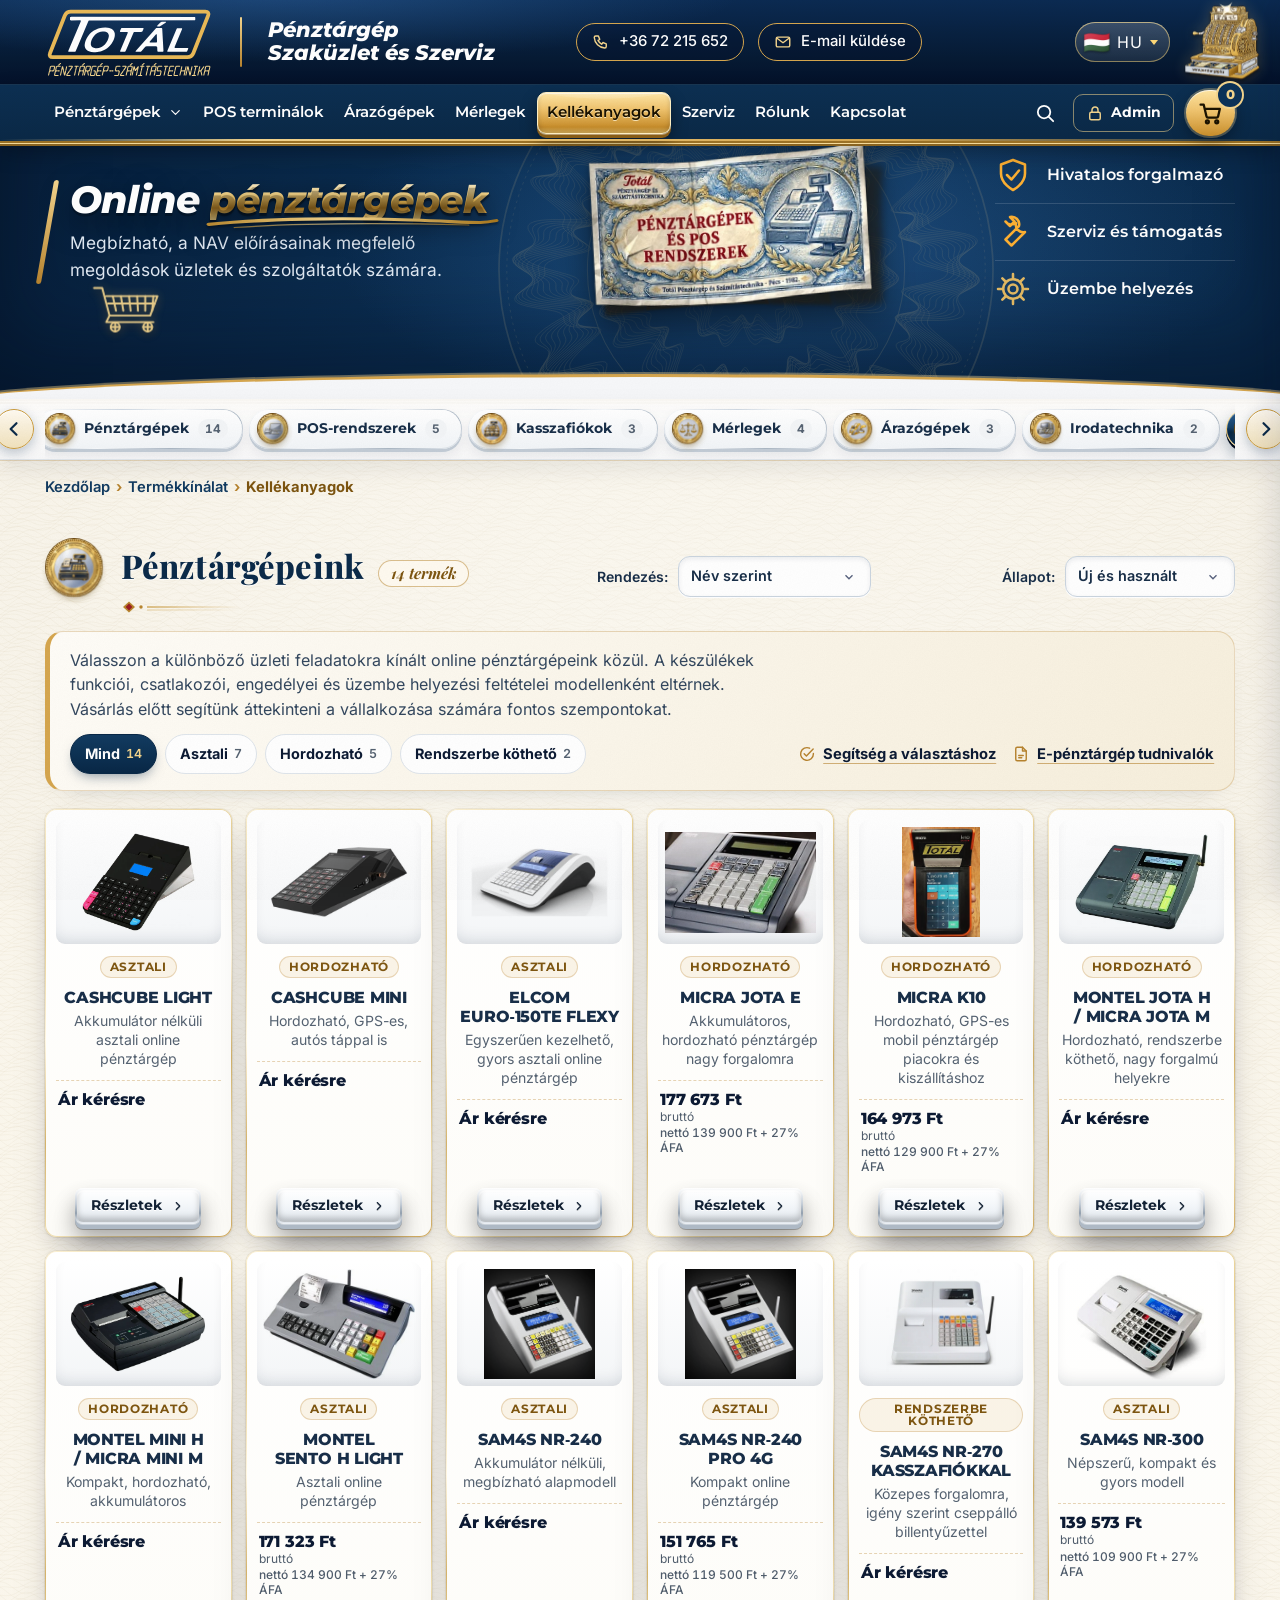
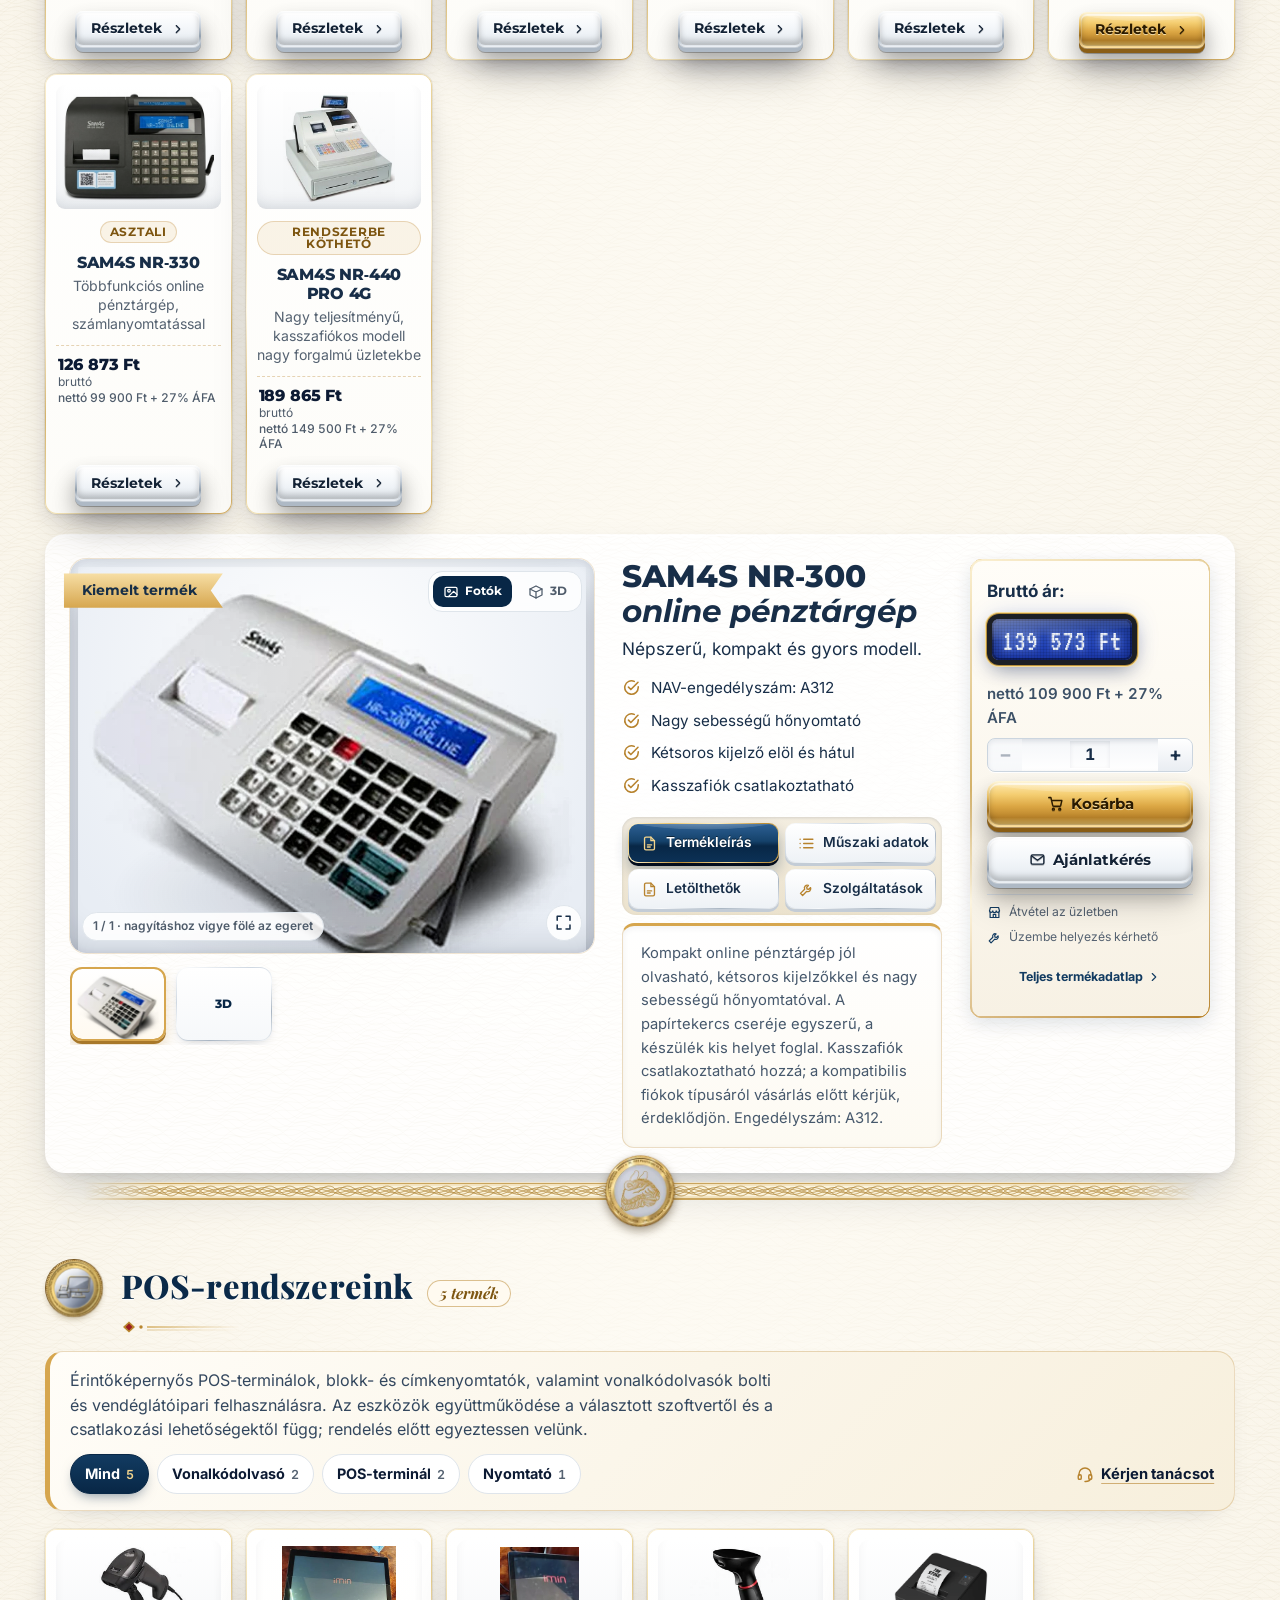
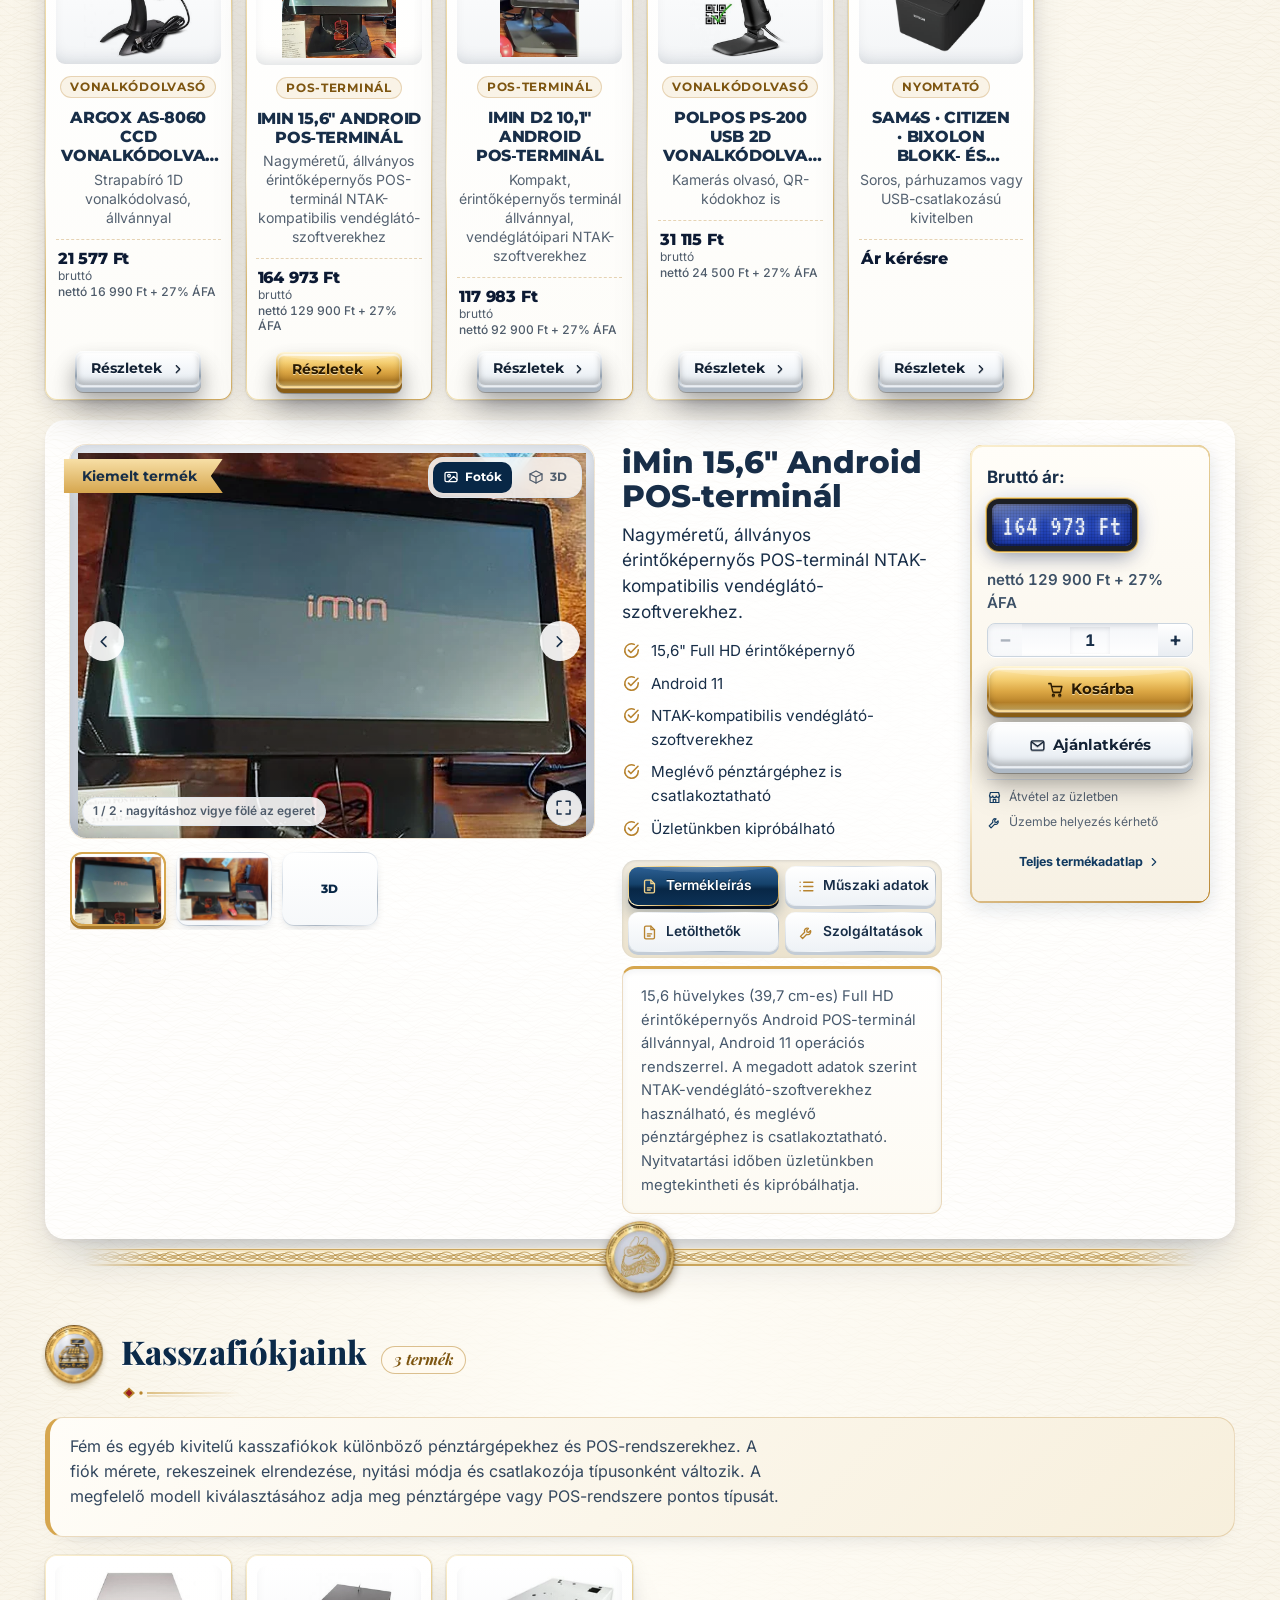
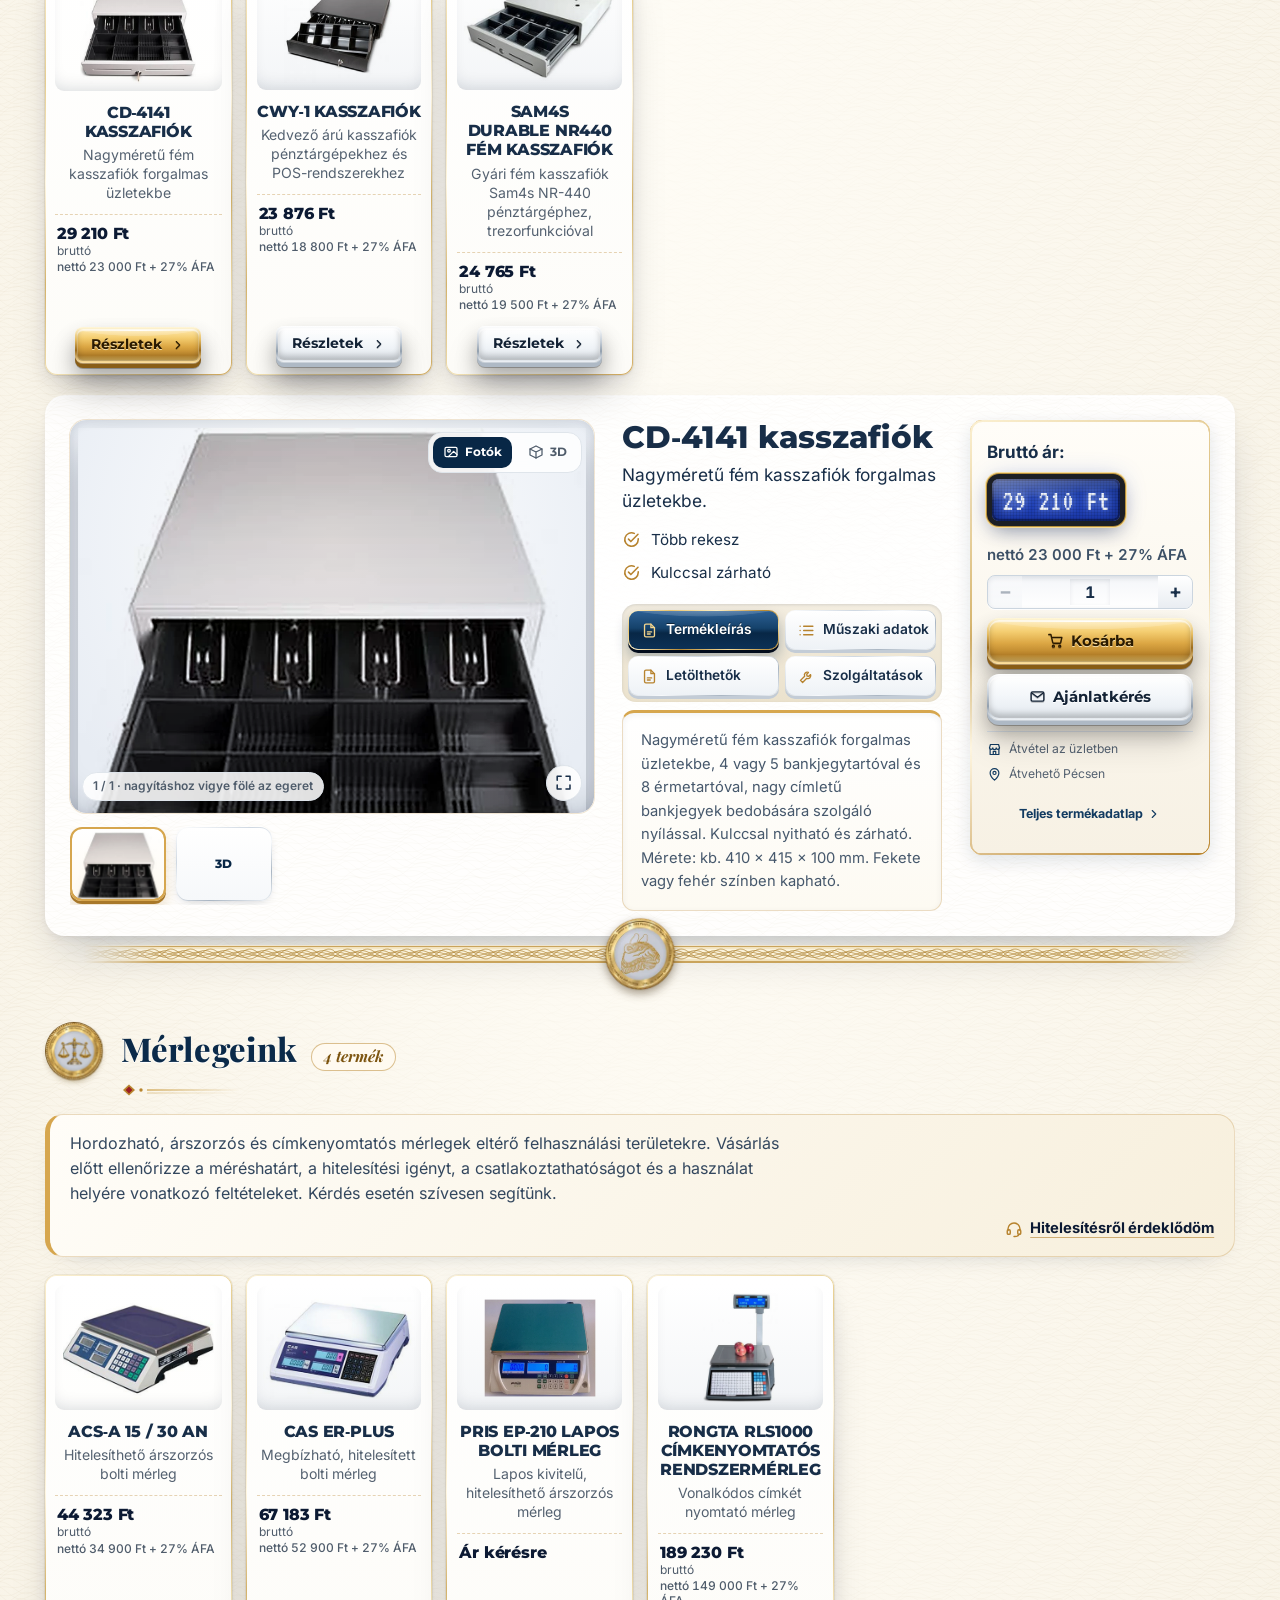
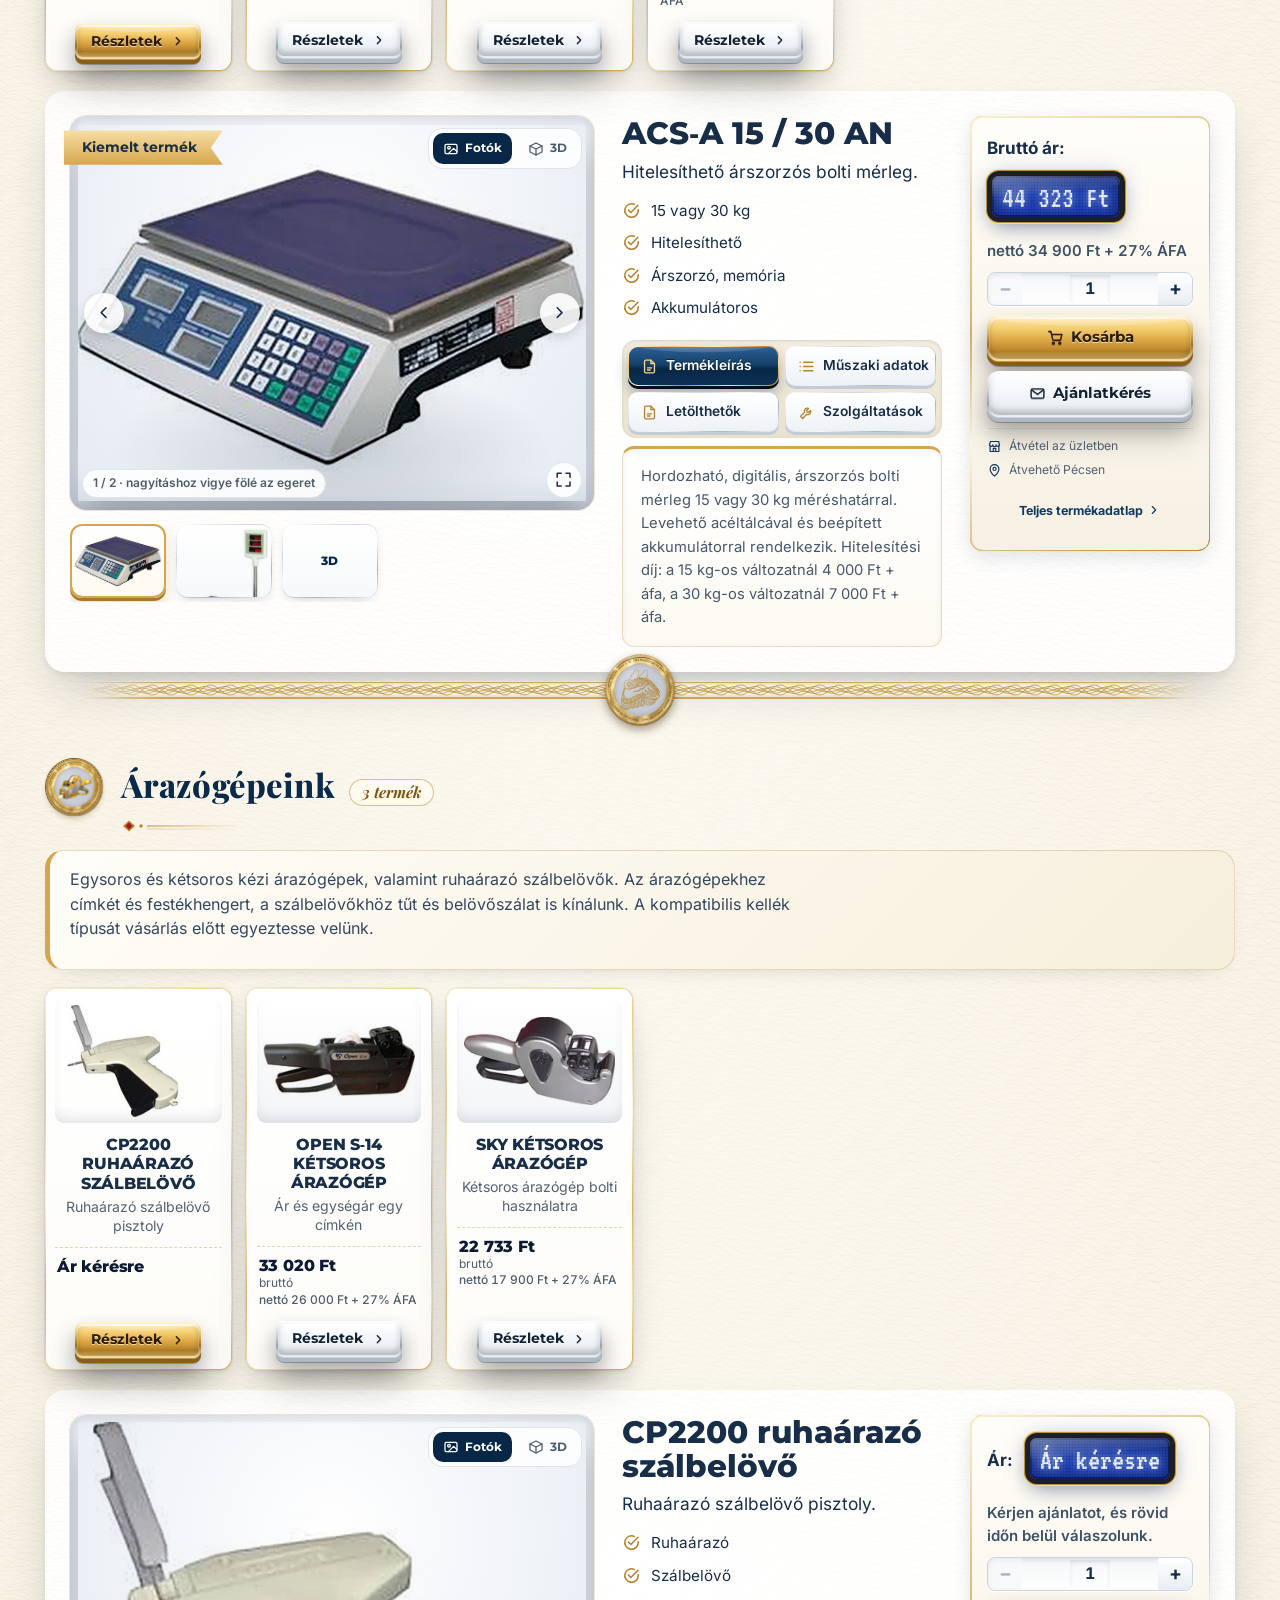
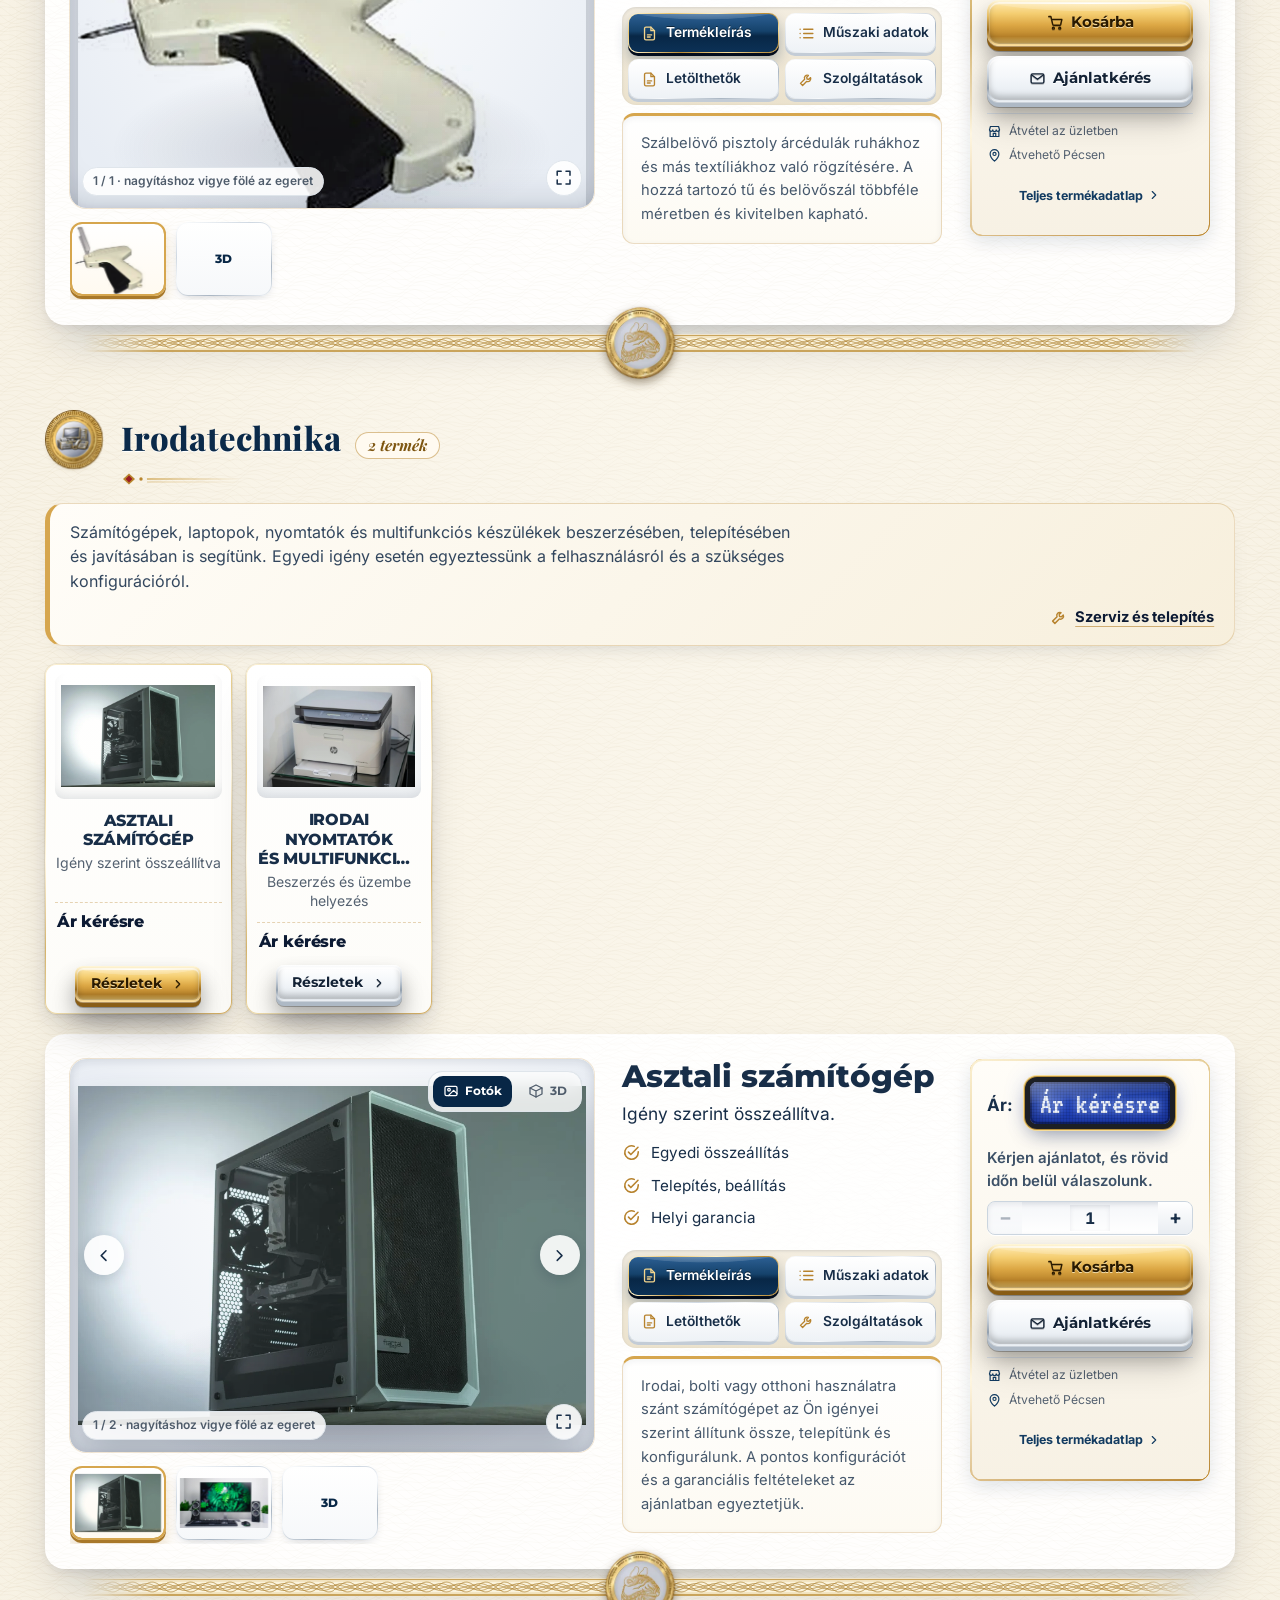
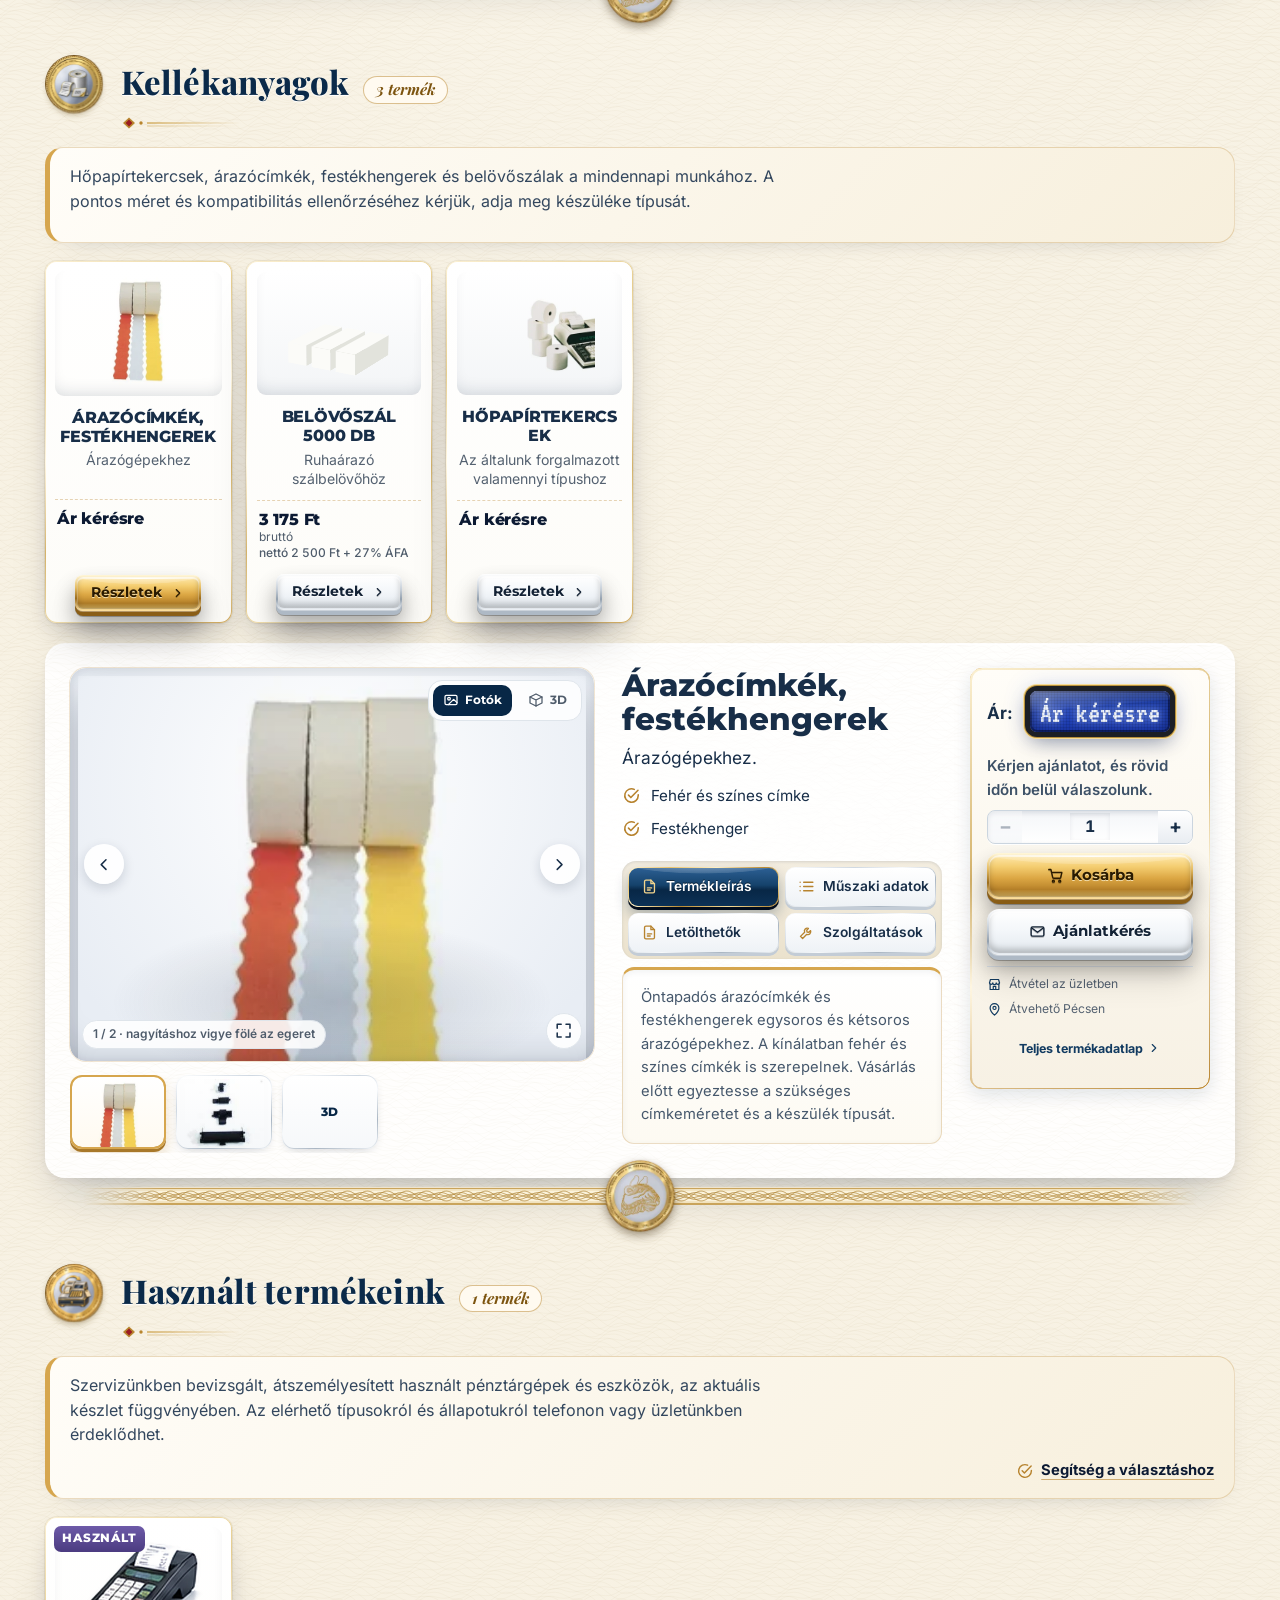
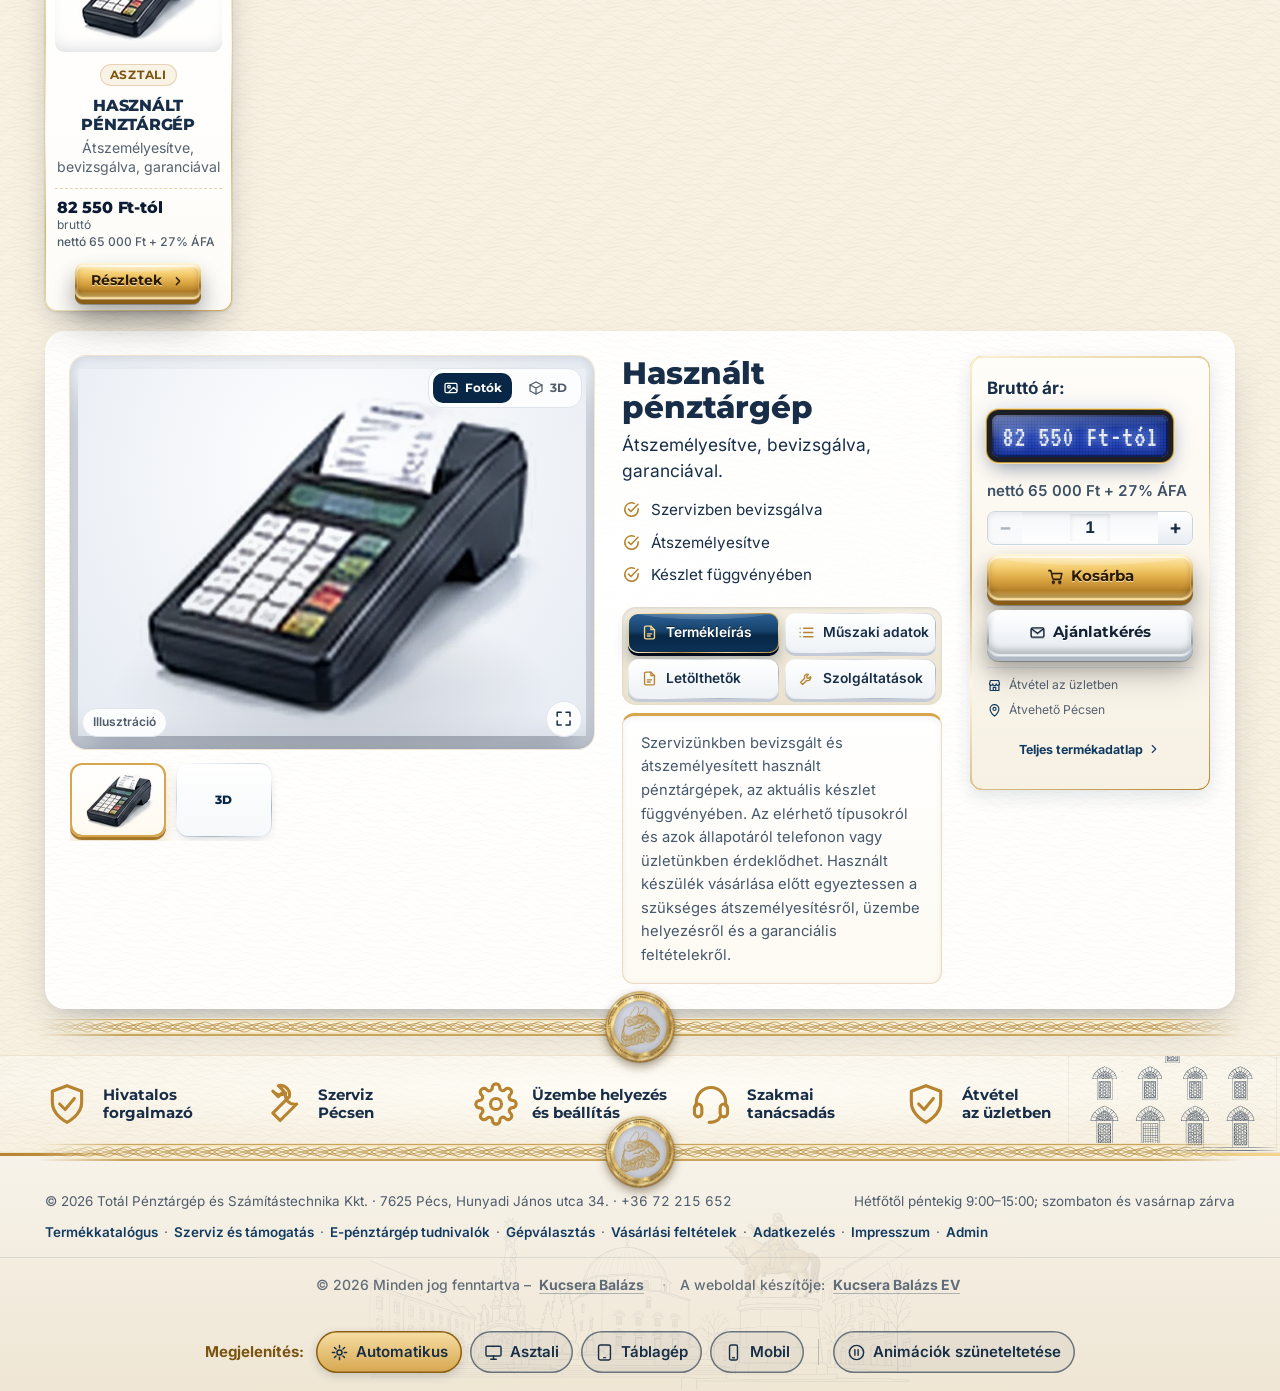
==== webaruhaz/index.html @ 516ffc4a "Lábléc: „Minden jog fenntartva – Kucsera Balázs · A weboldal készítője: Kucsera Balázs EV”; a névre " ====
<!doctype html>
<html lang="hu" data-anim-kapcsolo>
<head>
<meta charset="utf-8">
<meta name="viewport" content="width=device-width, initial-scale=1, viewport-fit=cover">
<script src="../assets/nezet.js?v=20261105c"></script>
<title>Pénztárgép webáruház Pécs – online pénztárgépek, POS, mérlegek | Totál</title>
<link rel="canonical" href="https://penztar-gep.hu/webaruhaz/">
<meta name="robots" content="index,follow,max-image-preview:large,max-snippet:-1">
<meta property="og:type" content="website">
<meta property="og:locale" content="hu_HU">
<meta property="og:site_name" content="Totál Pénztárgép Pécs">
<meta property="og:url" content="https://penztar-gep.hu/webaruhaz/">
<meta property="og:title" content="Pénztárgép webáruház Pécs – Totál">
<meta property="og:description" content="Pénztárgép webáruház Pécsen: online pénztárgépek, POS terminálok, kasszafiókok, mérlegek, árazógépek, kellékanyagok. Átvétel és szerviz a Hunyadi J. u. 34-ben.">
<meta property="og:image" content="https://penztar-gep.hu/assets/og-kep.jpg">
<meta name="twitter:card" content="summary_large_image">
<script type="application/ld+json">{"@context":"https://schema.org","@graph":[{"@type":"WebPage","@id":"https://penztar-gep.hu/webaruhaz/#oldal","url":"https://penztar-gep.hu/webaruhaz/","name":"Pénztárgép webáruház Pécs – Totál","inLanguage":"hu-HU","isPartOf":{"@id":"https://penztar-gep.hu/#web"},"about":{"@id":"https://penztar-gep.hu/#uzlet"},"breadcrumb":{"@type":"BreadcrumbList","itemListElement":[{"@type":"ListItem","position":1,"name":"Kezdőlap","item":"https://penztar-gep.hu/"},{"@type":"ListItem","position":2,"name":"Webáruház","item":"https://penztar-gep.hu/webaruhaz/"}]}},{"@type":["Store","ElectronicsStore"],"@id":"https://penztar-gep.hu/#uzlet","name":"Totál Pénztárgép és Számítástechnika","url":"https://penztar-gep.hu/","telephone":"+36 72 215 652","image":"https://penztar-gep.hu/assets/uzlet-homlokzat.webp","priceRange":"$$","address":{"@type":"PostalAddress","streetAddress":"Hunyadi János utca 34.","postalCode":"7625","addressLocality":"Pécs","addressRegion":"Baranya","addressCountry":"HU"}}]}</script>
<meta name="claude:viewport-fit-sides" content="cover">
<link rel="apple-touch-icon" href="kezelo-180.png">
<link rel="icon" type="image/png" href="../assets/favicon-64.png">
<meta name="apple-mobile-web-app-title" content="Totál Kezelő">
<meta name="apple-mobile-web-app-capable" content="yes">
<meta name="mobile-web-app-capable" content="yes">
<meta name="theme-color" content="#082746">
<meta name="description" content="Pénztárgép webáruház Pécsen: online pénztárgépek, POS terminálok, kasszafiókok, mérlegek, árazógépek, kellékanyagok. Átvétel és szerviz a Hunyadi J. u. 34-ben.">
<link rel="stylesheet" href="../assets/fonts/betutipusok.css?v=20261105">
<style>
/* Layout: világos webáruház a főoldal stílusjegyeivel – sötétkék fejléc arany menüvel, krém és fehér felületek, arany kiemelések; a termék a főszereplő */
:root{
  color-scheme:light;
  --n0:#041a33; --n1:#061c35; --n2:#082746; --n3:#123b61;
  --gold:#d6a64e; --gold-l:#f4d58d; --gold-d:#b7832e; --gold-soft:#faf6ec;
  --bg:#f7f8fa; --surface:#ffffff; --surface-2:#f3f5f7; --cream:#f7f3eb; --cream-2:#faf8f2;
  --ink:#182e48; --muted:#556271; --line:#dfe5eb; --line-2:#cbd5df;
  --ok:#17804a; --warn:#b06a00; --bad:#c0352b;
  --shell:#22282f; --shell-2:#343c47; --shell-3:#15191e; --key:#eceff3; --key-2:#c7cdd6; --steel:#c5ccd5; --lcd-bg:#0b1f3a; --lcd:#8fd0ff;
  --fd:"Montserrat","Arial Black",Arial,sans-serif; --fb:"Inter","Segoe UI",system-ui,sans-serif;
  --r:16px; --r-s:10px;
  --sh-1:0 1px 2px rgba(12,26,51,.05),0 4px 14px rgba(12,26,51,.06);
  --sh-2:0 2px 6px rgba(12,26,51,.06),0 18px 40px rgba(12,26,51,.12);
}
*{box-sizing:border-box}
[hidden]{display:none!important}
.ul-m{display:none}
@media (max-width:900px){.ulast,.ul-d{display:none!important}.ul-m{display:inline}.stock.s-last{color:var(--ok)}.stock.s-last .dots i.on{background:var(--ok)}}
html{scroll-behavior:smooth;-webkit-text-size-adjust:100%}
body{margin:0;background:var(--bg);color:var(--ink);font-family:var(--fb);font-size:16px;line-height:1.55;-webkit-font-smoothing:antialiased}
body::before{content:"";position:fixed;inset:0 0 auto;height:env(safe-area-inset-top,0px);z-index:90;background:var(--n0)}
a{color:inherit;text-decoration:none}
img{max-width:100%}
h1,h2,h3,h4{font-family:var(--fd);margin:0;line-height:1.1;text-wrap:balance}
p{margin:0}
button,input,select,textarea{font:inherit;color:inherit}
:focus-visible{outline:3px solid var(--gold);outline-offset:2px;border-radius:6px}
svg.ic{width:1.2em;height:1.2em;fill:none;stroke:currentColor;stroke-width:1.9;stroke-linecap:round;stroke-linejoin:round;flex-shrink:0}
.wrap{max-width:1360px;margin:0 auto;padding-left:max(16px,env(safe-area-inset-left,0px),3.5vw);padding-right:max(16px,env(safe-area-inset-right,0px),3.5vw)}
@media (min-width:1700px){.wrap{padding-left:60px;padding-right:60px}}
.num{font-variant-numeric:tabular-nums}
.muted{color:var(--muted)}
.eyebrow{font-family:var(--fd);font-weight:700;font-size:.74rem;letter-spacing:.16em;text-transform:uppercase;color:var(--gold-d)}
.it-title{font-style:italic;font-weight:800;letter-spacing:-.01em}
.goldtxt{background:linear-gradient(180deg,var(--gold-l) 0%,var(--gold) 50%,var(--gold-d));-webkit-background-clip:text;background-clip:text;color:transparent}
.sr{position:absolute;width:1px;height:1px;overflow:hidden;clip:rect(0 0 0 0);white-space:nowrap}

/* gombok */
.btn{display:inline-flex;align-items:center;justify-content:center;gap:.6em;min-height:48px;padding:0 1.3em;border-radius:12px;border:1.5px solid transparent;font-family:var(--fd);font-weight:700;font-size:.98rem;cursor:pointer;line-height:1.1;transition:transform .15s,box-shadow .2s,background .2s,filter .2s;white-space:nowrap}
.btn:hover{transform:translateY(-1px)}
.btn:active{transform:translateY(0)}
.btn.gold{background:linear-gradient(180deg,var(--gold-l) 0%,#f0c46e 45%,var(--gold-d) 100%);color:#1a1200;box-shadow:0 6px 18px rgba(201,142,43,.32),inset 0 1px 0 rgba(255,255,255,.6)}
.btn.gold:hover{filter:brightness(1.05);box-shadow:0 10px 24px rgba(201,142,43,.4),inset 0 1px 0 rgba(255,255,255,.6)}
.btn.navy{background:var(--n2);color:#fff;box-shadow:0 6px 16px rgba(7,31,59,.25)}
.btn.line{background:var(--surface);border-color:var(--line-2);color:var(--ink)}
.btn.line:hover{border-color:var(--n2)}
.btn.ghost{background:transparent;color:var(--ink)}
.btn.sm{min-height:38px;padding:0 .9em;font-size:.86rem;border-radius:10px}
.btn.block{width:100%}
.btn[disabled]{opacity:.45;cursor:not-allowed;transform:none;filter:grayscale(.4)}
.icbtn{width:42px;height:42px;display:inline-grid;place-items:center;border-radius:12px;border:1.5px solid var(--line);background:var(--surface);cursor:pointer;color:var(--ink);transition:border-color .2s,background .2s,color .2s}
.icbtn:hover{border-color:var(--n2)}
.icbtn.on{background:var(--n2);border-color:var(--n2);color:var(--gold-l)}

/* fejléc: TOTÁL logó, szlogen, elérhetőségek, pécsi panoráma */
.top{background:linear-gradient(105deg,#061c35 0%,#0a2c50 55%,#0e3961 100%);color:#fff;position:relative;overflow:hidden}
.top .pan{position:absolute;right:0;bottom:0;height:100%;max-height:88px;opacity:.95;pointer-events:none}
.top .wrap{display:flex;align-items:center;gap:clamp(14px,2vw,26px);min-height:84px;position:relative}
.top .logo img{display:block;width:clamp(112px,10vw,150px);height:auto}
.top .vbar{width:2px;height:50px;border-radius:2px;background:linear-gradient(180deg,var(--gold-l),var(--gold-d))}
.top .slogan{font-family:var(--fd);font-style:italic;font-weight:800;font-size:clamp(1rem,1.65vw,1.6rem);line-height:1.08;white-space:nowrap}
.top .contacts{margin-left:auto;display:flex;align-items:center;gap:14px;margin-right:clamp(0px,9vw,150px)}
.pill{display:inline-flex;align-items:center;gap:9px;padding:6px 15px;border-radius:30px;border:1.5px solid var(--gold);font-weight:500;font-size:.93rem;color:#fff;background:rgba(4,17,42,.35);white-space:nowrap}
.pill svg{color:var(--gold-l);width:18px;height:18px}
.addr{display:flex;align-items:center;gap:10px;font-size:.86rem;line-height:1.3;color:#e8eef6;white-space:nowrap}
.addr svg{color:var(--gold);width:26px;height:26px;stroke-width:1.8}
.mtools{display:none;margin-left:auto;gap:2px;align-items:center}
.mtools a,.mtools button{position:relative;width:42px;height:42px;display:grid;place-items:center;border:0;background:none;color:#fff;cursor:pointer;border-radius:10px}
.mtools svg{width:24px;height:24px}
.badge{position:absolute;top:3px;right:0;min-width:18px;height:18px;border-radius:10px;background:var(--gold);color:#1a1200;font-size:.7rem;font-weight:800;display:grid;place-items:center;padding:0 5px;line-height:1}
.navbar{position:sticky;top:env(safe-area-inset-top,0px);z-index:60;background:linear-gradient(180deg,#0c2f52,#0a2846);color:#fff;box-shadow:0 6px 18px rgba(4,17,42,.18);border-top:1px solid rgba(255,255,255,.06)}
.navbar::after{content:"";position:absolute;left:0;right:0;bottom:0;height:2px;background:linear-gradient(90deg,transparent,var(--gold-l) 20%,var(--gold) 70%,transparent)}
.navbar .wrap{display:flex;align-items:center;gap:4px;height:56px}
.navbar .links{display:flex;gap:2px;align-items:center;min-width:0}
@media (max-width:1240px) and (min-width:901px){.navbar .admbtn span{display:none}.navbar .admbtn{padding:0 9px}}
@media (max-width:1100px) and (min-width:901px){.navbar .links > a.it:first-child,.navbar [data-nav="rolunk"]{display:none}.navbar .it{padding:8px 7px;font-size:.84rem}}
.navbar .it{font-family:var(--fd);font-weight:600;font-size:.93rem;padding:8px 13px;border-radius:9px;color:#fff;white-space:nowrap;display:inline-flex;align-items:center;gap:7px;background:none;border:0;cursor:pointer}
.navbar .it:hover{color:var(--gold-l)}
.navbar .it svg{width:18px;height:18px}
.navbar .it.on{background:linear-gradient(180deg,#f7dfa6,var(--gold));color:#172e47;box-shadow:0 4px 12px rgba(0,0,0,.28),inset 0 1px 0 rgba(255,255,255,.6)}
.navbar .it.on:hover{color:#172e47}
.navbar .tools{margin-left:auto;display:flex;gap:2px;align-items:center}
.navbar .nb{position:relative;width:44px;height:44px;display:grid;place-items:center;border-radius:10px;background:none;border:0;color:#fff;cursor:pointer}
.navbar .nb:hover{color:var(--gold-l);background:rgba(255,255,255,.06)}
.navbar .nb svg{width:23px;height:23px}
.navbar .admbtn{width:auto;padding:0 12px;gap:7px;display:inline-flex;align-items:center;border:1.5px solid rgba(244,213,141,.55);height:38px;margin-inline:4px;font-family:var(--fd);font-weight:700;font-size:.85rem}
.navbar .admbtn svg{width:18px;height:18px;color:var(--gold-l)}
.navbar .admbtn:hover{border-color:var(--gold-l)}
.dd{position:relative}
.dd .menu{position:absolute;top:calc(100% + 8px);left:0;min-width:270px;background:var(--surface);color:var(--ink);border-radius:14px;box-shadow:var(--sh-2);padding:8px;display:none;z-index:70}
.dd.open .menu{display:grid}
.dd .menu a{display:flex;align-items:center;gap:12px;padding:10px 12px;border-radius:10px;font-weight:600;font-size:.94rem}
.dd .menu a:hover{background:var(--surface-2)}
.dd .menu a svg{color:var(--gold-d);width:22px;height:22px}
.dd .menu a span.c{margin-left:auto;font-size:.8rem;color:var(--muted)}
@media (max-width:1320px){.addr{display:none}}
@media (max-width:1180px){.top .contacts{display:none}.navbar .it{padding:8px 9px;font-size:.88rem}}
@media (max-width:900px){
  .top .vbar,.top .slogan{display:none}.top .wrap{min-height:66px}.top .pan{opacity:.5}
  .mtools{display:flex}
  .navbar{position:fixed;left:0;right:0;top:calc(66px + env(safe-area-inset-top,0px));display:none;max-height:calc(100vh - 66px);overflow-y:auto}
  .navbar.open{display:block}
  .navbar .wrap{height:auto;flex-direction:column;align-items:stretch;padding-block:10px 16px}
  .navbar .links{flex-direction:column;align-items:stretch}
  .navbar .it{padding:13px 12px;justify-content:flex-start;font-size:1rem}
  .navbar .tools{margin:8px 0 0;justify-content:flex-start}
  .dd .menu{position:static;box-shadow:none;background:rgba(255,255,255,.06);color:#fff;margin:4px 0}
  .dd .menu a:hover{background:rgba(255,255,255,.08)}
  .dd .menu a span.c{color:#c9d4ea}
}
/* oldalfej sáv */
.pagehead{position:relative;background:linear-gradient(180deg,var(--cream-2),var(--bg));padding-block:28px 26px;overflow:hidden}
.pagehead::after{content:"";position:absolute;right:-60px;top:-80px;width:420px;height:420px;border-radius:50%;background:radial-gradient(circle,rgba(233,185,87,.18),transparent 65%);pointer-events:none}
.crumbs{display:flex;flex-wrap:wrap;gap:8px;font-size:.86rem;color:var(--muted);margin-bottom:10px}
.crumbs a{font-weight:600;color:var(--n3)}
.crumbs a:hover{color:var(--gold-d)}
.pagehead h1{font-size:clamp(1.9rem,3.4vw,2.8rem)}
.pagehead p{margin-top:8px;max-width:32em;color:var(--muted)}
.catchips{display:flex;gap:10px;overflow-x:auto;padding:16px 2px 4px;scrollbar-width:none;margin-top:6px}
.catchips::-webkit-scrollbar{display:none}
.chip{display:inline-flex;align-items:center;gap:10px;padding:10px 16px;border-radius:14px;background:var(--surface);border:1.5px solid var(--line);font-family:var(--fd);font-weight:600;font-size:.92rem;white-space:nowrap;transition:border-color .2s,box-shadow .2s,transform .2s}
.chip svg{width:24px;height:24px;color:var(--gold-d);stroke-width:1.6}
.chip:hover{border-color:var(--gold);box-shadow:var(--sh-1);transform:translateY(-1px)}
.chip.on{background:var(--n2);border-color:var(--n2);color:#fff}
.chip.on svg{color:var(--gold-l)}
.chip .c{font-family:var(--fb);font-size:.78rem;font-weight:600;color:var(--muted);background:var(--surface-2);padding:1px 7px;border-radius:10px}
.chip.on .c{background:rgba(255,255,255,.12);color:#dfe6f3}

/* bolt elrendezés */
.shop{display:grid;grid-template-columns:270px minmax(0,1fr);gap:28px;align-items:start;padding-block:24px 70px}
.filters{position:sticky;top:76px;background:var(--surface);border:1px solid var(--line);border-radius:var(--r);padding:18px;display:grid;gap:20px;box-shadow:var(--sh-1)}
.filters h4{font-size:.78rem;letter-spacing:.14em;text-transform:uppercase;color:var(--muted);margin-bottom:10px}
.fopt{display:flex;align-items:center;gap:10px;padding:6px 2px;cursor:pointer;font-weight:500}
.fopt input{width:18px;height:18px;accent-color:var(--n2)}
.fopt .c{margin-left:auto;font-size:.8rem;color:var(--muted)}
.prange{display:grid;grid-template-columns:1fr 1fr;gap:8px}
.switch{display:flex;align-items:center;justify-content:space-between;gap:12px;font-weight:600;cursor:pointer}
.switch input{appearance:none;width:44px;height:26px;border-radius:20px;background:var(--line-2);position:relative;cursor:pointer;transition:background .2s;flex-shrink:0}
.switch input::after{content:"";position:absolute;top:3px;left:3px;width:20px;height:20px;border-radius:50%;background:#fff;box-shadow:0 1px 3px rgba(0,0,0,.25);transition:transform .2s}
.switch input:checked{background:var(--n2)}
.switch input:checked::after{transform:translateX(18px);background:var(--gold-l)}
.toolbar{display:flex;flex-wrap:wrap;align-items:center;gap:10px;margin-bottom:18px}
.toolbar .count{font-weight:600;color:var(--muted);margin-right:auto}
.search-in{position:relative;flex:1;min-width:220px;max-width:420px}
.search-in svg{position:absolute;left:14px;top:50%;transform:translateY(-50%);color:var(--muted)}
.search-in input{padding-left:42px}
.fbtn{display:none}
@media (max-width:980px){
  .shop{grid-template-columns:1fr}
  .filters{position:fixed;inset:0 auto 0 0;width:min(340px,88vw);z-index:95;border-radius:0 var(--r) var(--r) 0;transform:translateX(-105%);transition:transform .3s;overflow-y:auto;padding-top:calc(18px + env(safe-area-inset-top,0px))}
  .filters.open{transform:none}
  .fbtn{display:inline-flex}
}

/* termékkártya */
.grid{display:grid;grid-template-columns:repeat(auto-fill,minmax(250px,1fr));gap:20px}
.grid.list{grid-template-columns:1fr}
.card{position:relative;background:var(--surface);border:1px solid var(--line);border-radius:var(--r);overflow:hidden;display:flex;flex-direction:column;transition:transform .25s cubic-bezier(.2,.8,.2,1),box-shadow .25s,border-color .25s}
.card:hover{transform:translateY(-4px);box-shadow:var(--sh-2);border-color:#d7dceb}
.card .media{position:relative;aspect-ratio:4/3;background:radial-gradient(ellipse at 50% 38%,#fff,#eef1f7 78%);overflow:hidden;display:block}
.card .media img{position:absolute;inset:0;width:100%;height:100%;object-fit:contain;padding:6%;transition:opacity .35s,transform .5s cubic-bezier(.2,.8,.2,1)}
.card .media img.alt{opacity:0}
.card:hover .media img.alt{opacity:1}
.card:hover .media img.main.hasalt{opacity:0}
.card:hover .media img{transform:scale(1.04)}
.card .media .mini{position:absolute;inset:0;pointer-events:none}
.card .tags{position:absolute;top:12px;left:12px;display:flex;flex-direction:column;gap:6px;align-items:flex-start;z-index:2}
.tag{font-family:var(--fd);font-size:.68rem;font-weight:800;letter-spacing:.08em;text-transform:uppercase;padding:4px 9px;border-radius:7px;background:var(--gold);color:#1a1200}
.tag.navy{background:var(--n2);color:#fff}
.tag.red{background:var(--bad);color:#fff}
.tag.glass{background:rgba(255,255,255,.85);color:var(--n2);backdrop-filter:blur(6px);border:1px solid var(--line)}
.card .qa{position:absolute;top:12px;right:12px;display:flex;flex-direction:column;gap:8px;z-index:2;opacity:0;transform:translateX(8px);transition:opacity .25s,transform .25s}
.card:hover .qa,.card:focus-within .qa{opacity:1;transform:none}
@media (hover:none){.card .qa{opacity:1;transform:none}}
.card .qa .icbtn{width:38px;height:38px;border-radius:50%;box-shadow:var(--sh-1)}
.card .body{padding:16px 18px 18px;display:flex;flex-direction:column;gap:6px;flex:1}
.card .brand{font-size:.72rem;font-weight:700;letter-spacing:.12em;text-transform:uppercase;color:var(--muted)}
.card h3{font-size:1.12rem;font-weight:700}
.card h3 a:hover{color:var(--gold-d)}
.card .sub{font-size:.9rem;color:var(--muted)}
.card .foot{margin-top:auto;padding-top:12px;display:flex;align-items:flex-end;justify-content:space-between;gap:10px}
.grid.list .card{flex-direction:row}
.grid.list .card .media{width:min(320px,38%);aspect-ratio:auto;min-height:220px;flex-shrink:0}
@media (max-width:620px){.grid.list .card{flex-direction:column}.grid.list .card .media{width:100%;aspect-ratio:4/3}}
.price .net{font-family:var(--fd);font-weight:800;font-size:1.22rem;color:var(--n2);white-space:nowrap}
.price .net small{font-family:var(--fb);font-size:.72rem;font-weight:600;color:var(--muted)}
.price .gross{font-size:.78rem;color:var(--muted);white-space:nowrap}
.price .old{font-size:.82rem;color:var(--muted);text-decoration:line-through}
.price.ask .net{font-size:1rem}
.addbtn{width:46px;height:46px;border-radius:14px;border:0;display:grid;place-items:center;cursor:pointer;background:linear-gradient(180deg,var(--gold-l),var(--gold-d));color:#1a1200;box-shadow:0 6px 14px rgba(201,142,43,.3);flex-shrink:0;transition:transform .15s}
.addbtn:hover{transform:scale(1.06)}
.addbtn svg{width:22px;height:22px;stroke-width:2.1}
.addbtn[disabled]{background:var(--line);box-shadow:none;cursor:not-allowed;color:var(--muted)}
.stock{display:inline-flex;align-items:center;gap:8px;font-size:.82rem;font-weight:700}
.stock .dots{display:inline-flex;gap:3px}
.stock .dots i{width:7px;height:7px;border-radius:50%;background:var(--line-2)}
.stock.s-ok{color:var(--ok)}.stock.s-ok .dots i.on{background:var(--ok)}
.stock.s-low{color:var(--warn)}.stock.s-low .dots i.on{background:var(--warn)}
.stock.s-last{color:var(--bad)}.stock.s-last .dots i.on{background:var(--bad)}
.stock.s-out{color:var(--muted)}
.stock.s-order{color:var(--n3)}
/* kézi termékállapot (admin: Elfogyott / Szállítás alatt / Egyedi ok) */
.stock.s-kezi{gap:6px;padding:4px 11px 4px 9px;border-radius:999px;border:1px solid transparent;line-height:1.3;max-width:100%}
.stock.s-kezi .ic{flex:none;stroke-width:2.4}.stock.s-kezi .sk-t{min-width:0;overflow-wrap:anywhere}
.stock.s-szall{background:#e8f1fb;border-color:#c6daf1;color:#1b558e}
.stock.s-egyedi{background:#fff4e0;border-color:#f0d6a4;color:#82500a}
.stock.s-kezi.s-nr{background:#eef1f5;border-color:#d5dce4;color:#4a5b6e}
.kezi-note{display:flex;gap:9px;align-items:flex-start;margin:0;padding:10px 12px;border-radius:12px;font-size:.86rem;line-height:1.45;background:#eef5fc;border:1px solid #cfe0f3;color:#1b4b7a}
.kezi-note .ic{width:18px;height:18px;flex:none;margin-top:1px;stroke-width:2.2}
.kezi-note.nr{background:#f4f6f8;border-color:#dde3ea;color:#3f5166}
.ci-kezi{margin-top:6px;display:block}.ci-kezi .stock{font-size:.76rem}
.sumcol small.ci-kezi{margin-top:4px}
.empty{background:var(--surface);border:1px dashed var(--line-2);border-radius:var(--r);padding:40px 24px;text-align:center;display:grid;gap:10px;justify-items:center}

/* kategóriaoldal: banner, kártyasor, kiemelt termék panel */
.banner{position:relative;overflow:hidden;color:#fff;background:radial-gradient(ellipse 60% 120% at 62% 40%,rgba(64,130,200,.35),transparent 60%),linear-gradient(105deg,#071f3b 0%,#0b3158 48%,#0a2a4c 100%)}
.banner::after{content:"";position:absolute;left:-5%;right:-5%;bottom:-38px;height:60px;border-radius:50%;border-top:3px solid var(--gold);box-shadow:0 -2px 0 rgba(244,213,141,.4);background:var(--bg)}
.banner .wrap{position:relative;display:grid;grid-template-columns:auto minmax(0,1fr) auto;align-items:center;gap:24px;min-height:200px;padding-bottom:22px}
.banner .bt{display:flex;gap:20px;align-items:stretch}
.banner .bt::before{content:"";width:5px;border-radius:3px;background:linear-gradient(180deg,var(--gold-l),var(--gold-d));transform:skewX(-10deg);flex-shrink:0}
.banner h1{font-family:var(--fd);font-style:italic;font-weight:800;font-size:clamp(1.9rem,3vw,2.9rem);letter-spacing:-.01em;line-height:1.05;white-space:nowrap}
.banner h1 em{font-style:italic;background:linear-gradient(180deg,var(--gold-l),var(--gold) 60%,var(--gold-d));-webkit-background-clip:text;background-clip:text;color:transparent}
.banner p{margin-top:10px;font-size:1.08rem;color:#dfe8f2;max-width:22em}
.banner .bimg{align-self:end;justify-self:center;width:100%;max-width:520px;margin-bottom:-6px;filter:drop-shadow(0 18px 24px rgba(0,0,0,.45))}
.banner .bimg.icon{width:150px;opacity:.9;filter:none;color:var(--gold-l);align-self:center}
.banner ul{list-style:none;margin:0;padding:0;display:grid;min-width:240px}
.banner li{display:flex;align-items:center;gap:16px;padding:10px 0;font-family:var(--fd);font-weight:600;font-size:1.02rem;border-bottom:1px solid rgba(255,255,255,.14)}
.banner li:last-child{border-bottom:0}
.banner li img{width:36px;height:36px;filter:brightness(1.35) saturate(1.1)}
.catbar{position:sticky;top:calc(56px + env(safe-area-inset-top,0px));z-index:40;background:rgba(247,248,250,.92);backdrop-filter:blur(12px);border-bottom:1px solid var(--line);box-shadow:0 6px 16px rgba(24,46,72,.05)}
.cb-in{display:flex;gap:6px;overflow-x:auto;scrollbar-width:none;padding-block:10px}
.cb-in::-webkit-scrollbar{display:none}
.cbi{flex:0 0 auto;display:inline-flex;align-items:center;gap:8px;padding:8px 14px;border-radius:30px;border:1.5px solid var(--line);background:var(--surface);font-family:var(--fd);font-weight:700;font-size:.88rem;white-space:nowrap;transition:background .2s,border-color .2s,color .2s}
.cbi svg{width:20px;height:20px;color:var(--gold-d);stroke-width:1.7}
.cbi small{font-family:var(--fb);font-size:.74rem;font-weight:700;color:var(--muted);background:var(--surface-2);border-radius:10px;padding:1px 7px}
.cbi:hover{border-color:var(--gold)}
.cbi.on{background:var(--n2);border-color:var(--n2);color:#fff}
.cbi.on svg{color:var(--gold-l)}.cbi.on small{background:rgba(255,255,255,.14);color:#e3eaf3}
.catsec{padding-block:26px 8px;scroll-margin-top:130px}
.catsec + .catsec{border-top:1px solid var(--line);margin-top:22px;padding-top:34px;position:relative}
.catsec + .catsec::before{content:"";position:absolute;left:0;top:-2px;width:70px;height:3px;border-radius:2px;background:linear-gradient(90deg,var(--gold-l),var(--gold-d))}
@media (max-width:900px){.catbar{top:calc(66px + env(safe-area-inset-top,0px))}.cbi{padding:7px 12px;font-size:.84rem}.catsec{padding-top:16px}.catsec + .catsec{padding-top:24px;margin-top:16px}}
.crumbs2{display:flex;flex-wrap:wrap;align-items:center;gap:4px 6px;font-size:.92rem;padding:16px 0 6px}
.crumbs2 a{color:var(--n3);font-weight:600}
.crumbs2 a:hover{color:var(--gold-d);text-decoration:underline}
.crumbs2 span.sep{color:var(--gold-d);font-weight:700}
.crumbs2 #crumbcat,.crumbs2 > span:last-child{color:#9a6a1c;font-weight:800}
.trow{display:flex;align-items:center;justify-content:space-between;gap:14px;flex-wrap:wrap;margin:8px 0 16px}
.trow h2{display:flex;align-items:center;gap:14px;font-family:var(--fd);font-weight:800;font-size:clamp(1.4rem,2.2vw,1.85rem)}
.trow h2 img,.trow h2 svg{width:40px;height:40px;color:var(--n2)}
.trow h2 small{font-family:var(--fb);font-weight:400;font-size:1rem;color:var(--muted)}
.trow .sort{display:flex;align-items:center;gap:10px;font-size:.88rem;font-weight:600}
.trow .sort select{width:auto;padding:8px 38px 8px 12px;font-size:.9rem;min-width:170px}
.back{display:none;align-items:center;gap:6px;font-size:.9rem;font-weight:600;padding-top:12px}
.pcards{display:grid;grid-template-columns:repeat(auto-fill,minmax(134px,1fr));gap:12px}
.pcard{position:relative;background:var(--surface);border:1px solid var(--line);border-radius:12px;padding:10px 10px 12px;display:flex;flex-direction:column;align-items:center;text-align:center;gap:4px;transition:transform .2s,box-shadow .2s,border-color .2s;cursor:pointer}
.pcard:hover{transform:translateY(-3px);box-shadow:0 10px 26px rgba(25,52,76,.1);border-color:#d3dbe4}
.pcard.sel{border:2px solid var(--gold);padding:9px 9px 11px;background:linear-gradient(180deg,#fff8e9,#fff 70%);box-shadow:0 10px 26px rgba(183,131,46,.16)}
.pcard .pimg{position:relative;display:block;width:100%;aspect-ratio:4/3;border-radius:9px;background:linear-gradient(180deg,#fff,#f3f5f7);overflow:hidden}
.pcard.sel .pimg{background:transparent}
.pcard .pimg img{position:absolute;inset:0;width:100%;height:100%;object-fit:contain;padding:4%;mix-blend-mode:multiply;transition:transform .4s}
.pcard:hover .pimg img{transform:scale(1.05)}
.pcard .pimg .mini{position:absolute;inset:0;pointer-events:none}
.pcard h3{font-family:var(--fd);font-weight:800;font-size:.9rem;text-transform:uppercase;margin-top:8px;line-height:1.15;overflow-wrap:anywhere;hyphens:auto;-webkit-hyphens:auto;display:-webkit-box;-webkit-line-clamp:3;-webkit-box-orient:vertical;overflow:hidden}
.pcard p{font-size:.78rem;color:var(--muted);line-height:1.3;min-height:2.6em}
.pcard .pbtn{margin-top:auto;min-height:32px;padding:0 14px;font-size:.8rem;border-radius:8px}
.pcard .ptag{position:absolute;top:8px;left:8px;z-index:2;font-size:.6rem;padding:3px 7px}
.carnav{display:none}
.detail{display:grid;grid-template-columns:minmax(0,1.4fr) minmax(0,1.15fr) 200px;gap:20px;background:var(--surface);border:1px solid var(--line);border-radius:16px;padding:18px;margin:20px 0 10px;box-shadow:0 10px 30px rgba(25,52,76,.06);scroll-margin-top:130px}
.detail .gal{min-width:0;position:relative}
.cararrow{display:none}
.detail .stage{aspect-ratio:3/2;border-radius:12px;background:linear-gradient(180deg,#e9eef5,#dde4ed);border:0}
.detail .stage .photo img,.detail .stage .spin img{padding:2%}
.detail .stage .modes{left:auto;right:12px;top:12px;padding:4px}
.detail .stage .modes button{padding:6px 10px;font-size:.76rem}
.detail .stage .hint{font-size:.74rem;padding:4px 10px;left:12px;bottom:12px;top:auto}
.detail .stage .ctl{right:12px;bottom:12px}
.detail .stage .ctl .icbtn{width:36px;height:36px}
.detail .stage .navarrow{width:40px;height:40px;box-shadow:0 4px 12px rgba(12,26,51,.15);border:0}
.ribbon{position:absolute;top:14px;left:-6px;z-index:6;font-family:var(--fd);font-weight:700;font-size:.9rem;color:#172e47;padding:6px 26px 6px 18px;background:linear-gradient(180deg,#f7dfa6,var(--gold));clip-path:polygon(0 0,100% 0,calc(100% - 12px) 50%,100% 100%,0 100%);box-shadow:0 4px 10px rgba(0,0,0,.15)}
.detail .thumbs{gap:8px;margin-top:10px}
.detail .thumbs button{width:76px;height:58px;border-radius:9px;border:1.5px solid var(--line);background:#fff}
.detail .thumbs button.on{border:2px solid var(--gold)}
.detail .thumbs img{object-fit:contain;padding:3px}
.detail .info2 h2{font-family:var(--fd);font-weight:800;font-size:clamp(1.4rem,2vw,1.8rem);line-height:1.12}
.detail .info2 h2 em{font-style:italic;font-weight:700}
.detail .info2 .desc{margin-top:8px;color:var(--ink);font-size:.98rem;line-height:1.5}
.checks{list-style:none;margin:12px 0 0;padding:0;display:grid;gap:5px;font-size:.95rem}
.checks li{display:flex;gap:10px;align-items:flex-start}
.checks li svg{width:19px;height:19px;color:var(--gold-d);flex-shrink:0;margin-top:2px;stroke-width:2}
.dtabs{display:grid;grid-template-columns:repeat(4,minmax(0,1fr));gap:6px;margin-top:16px}
.dtabs button{display:flex;align-items:center;justify-content:center;gap:7px;min-height:42px;padding:6px 8px;border:1px solid var(--line);border-radius:8px;background:var(--surface-2);font-weight:600;font-size:.8rem;cursor:pointer;color:var(--ink);text-align:center;line-height:1.15}
.dtabs button svg{width:17px;height:17px;flex-shrink:0}
.dtabs button svg{display:none}.dtabs button{font-size:.8rem}
.dtabs button.on{background:var(--n2);border-color:var(--n2);color:#fff}
.tabbody{border:1px solid var(--line);border-top:0;border-radius:0 0 10px 10px;padding:14px 16px;font-size:.92rem;line-height:1.6;color:#46586c;margin-top:-1px;min-height:110px}
.tabbody .spec th,.tabbody .spec td{padding:8px 12px;font-size:.86rem}
.tabbody .dl{margin-top:6px}
.tabbody .svc > div{padding:9px 0}
.pbox{background:#fff;border:1px solid var(--line);border-radius:12px;padding:12px 12px 10px;display:flex;flex-direction:column;gap:7px;align-self:start}
.pbox .pr{display:grid;gap:4px}
.pbox .lbl{font-size:.78rem;font-weight:600;color:var(--muted)}
.pbox .big{font-family:var(--fd);font-weight:800;font-size:1.45rem;color:var(--n2);line-height:1.05}
.pbox .net{font-size:.78rem;color:var(--muted)}
.pbox .stock{font-size:.76rem}
.pbox .old{font-size:.86rem;color:var(--muted);text-decoration:line-through}
.pbox .row{display:flex;flex-direction:column;gap:7px}
.pbox .row .qty{align-self:stretch;min-height:34px;border-radius:8px;justify-content:space-between}
.pbox .row .qty button{min-height:32px;width:34px}
.pbox .row .qty input{width:40px}
.pbox .row.nost{justify-content:flex-end}.pbox .kezi-note{font-size:.8rem;padding:8px 10px}
.pbox .btn{min-height:40px;font-size:.88rem;padding:0 10px;gap:7px}
.pbox .btn svg{width:17px;height:17px}
.pbox .extra{border-top:1px solid var(--line);margin-top:2px;padding-top:8px;display:grid;gap:6px;font-size:.76rem;color:var(--muted)}
.pbox .extra span{display:flex;gap:7px;align-items:center}
.pbox .extra svg{width:15px;height:15px;color:var(--n3)}
.pbox .full{font-size:.78rem;font-weight:700;color:var(--n3);display:inline-flex;gap:4px;align-items:center;justify-content:center}
.pbox .full:hover{color:var(--gold-d)}
.illu{position:absolute;right:10px;top:10px;z-index:5;font-size:.68rem;font-weight:700;letter-spacing:.04em;color:var(--muted);background:rgba(255,255,255,.85);border:1px solid var(--line);border-radius:6px;padding:2px 7px}
.detail .stage .modes ~ .illu{top:auto;bottom:56px}
.macc{display:none}
.mtitle{display:none}
@media (max-width:1100px){.banner h1{white-space:normal}.detail{grid-template-columns:minmax(0,1fr) minmax(0,1fr)}.detail .pbox{grid-column:1/-1;display:grid;grid-template-columns:repeat(4,minmax(0,1fr));column-gap:16px;align-items:center}.banner .wrap{grid-template-columns:minmax(0,1fr) minmax(0,1fr)}.banner ul{display:none}}
@media (max-width:900px){
  .banner{display:none}
  .top{position:sticky;top:0;z-index:61}
  .back{display:inline-flex}
  .trow{margin:6px 0 12px}.trow h2{font-size:1.3rem;gap:10px}.trow h2 svg,.trow h2 img{width:30px;height:30px}
  .trow .sort{display:none}
  .crumbs2{display:none}
  .carwrap{position:relative;margin:0 -4px}
  .pcards{display:flex;overflow-x:auto;scroll-snap-type:x mandatory;gap:8px;padding:4px;scrollbar-width:none}
  .pcards::-webkit-scrollbar{display:none}
  .pcard{flex:0 0 calc((100% - 16px)/3);scroll-snap-align:start;padding:6px 6px 8px}
  .pcard.sel{padding:5px 5px 7px}
  .pcard h3{font-size:.74rem;margin-top:4px}
  .pcard p,.pcard .pbtn{display:none}
  .carnav{display:flex;justify-content:center;gap:6px;margin-top:8px}
  .carnav i{width:7px;height:7px;border-radius:50%;background:var(--line-2)}
  .carnav i.on{background:var(--gold)}
  .cararrow{display:grid;position:absolute;top:38%;transform:translateY(-50%);z-index:3;width:32px;height:32px;border-radius:50%;background:#fff;border:1px solid var(--line);box-shadow:var(--sh-1);display:grid;place-items:center;cursor:pointer}
  .cararrow.l{left:-8px}.cararrow.r{right:-8px}
  .detail{display:flex;flex-direction:column;gap:14px;background:transparent;border:0;box-shadow:none;padding:0;margin-top:18px}
  .mtitle{display:block;font-family:var(--fd);font-weight:800;font-size:1.65rem;line-height:1.12;text-transform:none}
  .detail .info2{display:none}
  .detail .stage{aspect-ratio:4/3;border-radius:14px}
  .detail .stage .hint{top:auto;bottom:12px}
  .ribbon{display:none}
  .detail .pbox{display:grid;grid-template-columns:1fr;align-self:stretch;border:0;padding:0;background:transparent;gap:10px}
  .pbox .pr{display:flex;align-items:baseline;gap:10px;flex-wrap:wrap}
  .pbox .lbl{font-size:1rem}
  .pbox .row{flex-direction:row;justify-content:space-between;align-items:center}
  .pbox .row .qty{align-self:auto}
  .pbox .btn{min-height:50px;font-size:1.05rem}
  .pbox .extra{display:none}
  .macc{display:block;border-top:1px solid var(--line)}
  .macc details{border-bottom:1px solid var(--line)}
  .macc summary{list-style:none;display:flex;align-items:center;gap:12px;padding:15px 4px;font-weight:700;cursor:pointer}
  .macc summary::-webkit-details-marker{display:none}
  .macc summary svg{width:22px;height:22px;color:var(--ink)}
  .macc summary::after{content:"";margin-left:auto;width:9px;height:9px;border-right:2px solid var(--ink);border-bottom:2px solid var(--ink);transform:rotate(45deg) translate(-2px,-2px);transition:transform .2s}
  .macc details[open] summary::after{transform:rotate(-135deg)}
  .macc .tabbody{border:0;padding:0 4px 16px;min-height:0}
}
/* termékoldal */
.pdp{display:grid;grid-template-columns:minmax(0,1.15fr) minmax(0,1fr);gap:clamp(24px,4vw,56px);align-items:start;padding-block:10px 40px}
.stage-col{position:sticky;top:76px}
.stage{position:relative;aspect-ratio:1/0.86;border-radius:22px;background:radial-gradient(ellipse 55% 30% at 50% 82%,rgba(12,26,51,.16),transparent 70%),radial-gradient(ellipse at 50% 30%,#fff,#e9edf5 82%);border:1px solid var(--line);overflow:hidden;user-select:none;-webkit-user-select:none;touch-action:pan-y}
.stage:fullscreen{border-radius:0;aspect-ratio:auto;background:#fff}
.stage .view{position:absolute;inset:0}
.stage .photo{position:absolute;inset:0;display:grid;place-items:center;cursor:zoom-in}
.stage img,.card .media img,.thumbs img,.ci .th img,.searchpal .res .th img{mix-blend-mode:multiply}
.stage .photo img{width:100%;height:100%;object-fit:contain;padding:5%;transition:opacity .3s}
.stage .lens{position:absolute;inset:0;background-repeat:no-repeat;opacity:0;pointer-events:none;transition:opacity .2s;background-color:#fff}
.stage .photo:hover .lens{opacity:1}
@media (hover:none){.stage .lens{display:none}}
.stage .spin{position:absolute;inset:0;cursor:grab}
.stage .spin.drag{cursor:grabbing}
.stage .spin img{width:100%;height:100%;object-fit:contain;padding:5%;transform-origin:center;transition:transform .2s}
.stage .three{position:absolute;inset:0;cursor:grab;perspective:1100px;perspective-origin:50% 35%}
.stage .three.drag{cursor:grabbing}
.stage .three .world{position:absolute;left:50%;top:57%;width:0;height:0;transform-style:preserve-3d}
.stage .three .scale{transform-style:preserve-3d}
.stage .modes{position:absolute;top:14px;left:14px;display:flex;gap:6px;padding:5px;background:rgba(255,255,255,.82);backdrop-filter:blur(10px);border:1px solid var(--line);border-radius:14px;z-index:5}
.stage .modes button{border:0;background:none;padding:7px 12px;border-radius:10px;font-family:var(--fd);font-weight:700;font-size:.82rem;cursor:pointer;color:var(--muted);display:inline-flex;gap:6px;align-items:center}
.stage .modes button.on{background:var(--n2);color:#fff}
.stage .ctl{position:absolute;right:14px;bottom:14px;display:flex;gap:8px;z-index:5}
.stage .ctl .icbtn{width:40px;height:40px;border-radius:50%;background:rgba(255,255,255,.9);backdrop-filter:blur(8px)}
.stage .hint{position:absolute;left:14px;bottom:14px;z-index:5;font-size:.8rem;font-weight:600;color:var(--muted);background:rgba(255,255,255,.88);border:1px solid var(--line);border-radius:20px;padding:6px 12px;display:flex;gap:8px;align-items:center}
@media (max-width:620px){.stage .hint{bottom:auto;top:64px;font-size:.74rem;padding:4px 10px}}
.stage .loadbar{position:absolute;left:0;right:0;bottom:0;height:4px;background:rgba(12,26,51,.06);z-index:6}
.stage .loadbar i{display:block;height:100%;width:0;background:linear-gradient(90deg,var(--gold-l),var(--gold-d));transition:width .2s}
.stage .ring{position:absolute;left:50%;bottom:62px;transform:translateX(-50%);width:120px;height:14px;z-index:5;pointer-events:none}
.stage .navarrow{position:absolute;top:50%;transform:translateY(-50%);z-index:5;width:44px;height:44px;border-radius:50%;background:rgba(255,255,255,.9);border:1px solid var(--line);display:grid;place-items:center;cursor:pointer}
.stage .navarrow.l{left:14px}.stage .navarrow.r{right:14px}
.thumbs{display:flex;gap:10px;margin-top:12px;overflow-x:auto;padding-bottom:4px;scrollbar-width:thin}
.thumbs button{flex:0 0 auto;width:82px;height:68px;border-radius:12px;border:2px solid var(--line);background:var(--surface);overflow:hidden;cursor:pointer;padding:0;display:grid;place-items:center;font-family:var(--fd);font-weight:800;font-size:.78rem;color:var(--n2);transition:border-color .2s}
.thumbs button.on{border-color:var(--gold)}
.thumbs img{width:100%;height:100%;object-fit:cover}
.info{display:flex;flex-direction:column;gap:18px}
.info h1{font-size:clamp(1.9rem,3.4vw,2.7rem)}
.info .lead{font-size:1.08rem;color:var(--muted)}
.pricebox{border-radius:20px;padding:20px 22px;background:linear-gradient(130deg,var(--n2) 0%,var(--n3) 100%);color:#fff;display:grid;gap:8px;position:relative;overflow:hidden}
.pricebox::after{content:"";position:absolute;right:-40px;top:-60px;width:200px;height:200px;border-radius:50%;background:radial-gradient(circle,rgba(255,217,138,.25),transparent 65%)}
.pricebox .big{font-family:var(--fd);font-weight:800;font-size:clamp(2rem,3.6vw,2.6rem);line-height:1}
.pricebox .row{display:flex;justify-content:space-between;gap:12px;flex-wrap:wrap;font-size:.92rem;color:#c9d4ea}
.pricebox .row b{color:#fff}
.pricebox .old{text-decoration:line-through;opacity:.75}
.buyrow{display:flex;gap:10px;flex-wrap:wrap;align-items:stretch}
.qty{display:inline-flex;align-items:center;border:1.5px solid var(--line-2);border-radius:12px;background:var(--surface);overflow:hidden;min-height:48px}
.qty button{width:42px;height:100%;min-height:46px;border:0;background:var(--surface-2);cursor:pointer;font-size:1.2rem;font-weight:700}
.qty button[disabled]{opacity:.35;cursor:not-allowed}
.qty input{width:48px;text-align:center;border:0;background:transparent;font-weight:700}
.perks{display:grid;grid-template-columns:repeat(2,1fr);gap:10px}
.sumunit{display:block;font-size:.82rem;color:var(--muted,#4a5a6e);font-weight:400}
.sumx{display:grid;gap:8px;padding:10px 0;border-top:1px solid var(--line)}.sumx div{display:grid;gap:2px}.sumx span{font-size:.82rem;color:var(--muted,#4a5a6e)}.sumx b{font-size:.95rem}
.pnote{margin:0;font-size:.95rem;color:var(--muted,#4a5a6e);line-height:1.5}
.pdx{display:grid;grid-template-columns:repeat(auto-fit,minmax(260px,1fr));gap:16px;margin-top:28px}
.pdx-c{display:grid;gap:10px;align-content:start;padding:20px;border-radius:18px;background:var(--surface);border:1px solid var(--line)}
.pdx-c h3{margin:0;font-size:1.15rem}.pdx-c p{margin:0;line-height:1.55}
.pdx-c ul{list-style:none;margin:0;padding:0;display:grid;gap:10px}.pdx-c li{display:grid;gap:2px}.pdx-c li span{color:var(--muted,#4a5a6e);font-size:.95rem;line-height:1.45}
.pdx-c .ic.big{width:30px;height:30px;color:var(--gold-d,#b7832e)}
.pdnext{margin-top:28px;padding:22px;border-radius:20px;background:linear-gradient(180deg,rgba(214,166,78,.12),rgba(214,166,78,.04));border:1px solid rgba(183,131,46,.35)}
.pdnext h3{margin:0 0 14px;font-size:1.25rem}
.pdnext-g{display:grid;grid-template-columns:repeat(auto-fit,minmax(200px,1fr));gap:12px}
.pdn{all:unset;box-sizing:border-box;cursor:pointer;display:grid;gap:4px;padding:16px;border-radius:16px;background:#fff;border:1px solid var(--line);box-shadow:0 4px 14px rgba(12,26,51,.06);transition:transform .15s,box-shadow .15s}
.pdn:hover,.pdn:focus-visible{transform:translateY(-2px);box-shadow:0 10px 24px rgba(12,26,51,.12)}.pdn:focus-visible{outline:3px solid var(--gold-d,#b7832e);outline-offset:2px}
.pdn b{font-size:1.05rem}.pdn span{color:var(--muted,#4a5a6e);font-size:.92rem;line-height:1.4}.pdn .ic.big{width:28px;height:28px;color:var(--gold-d,#b7832e)}

.perk{display:flex;gap:12px;align-items:flex-start;padding:12px 14px;border-radius:14px;background:var(--surface);border:1px solid var(--line)}
.perk svg{width:26px;height:26px;color:var(--gold-d);flex-shrink:0;stroke-width:1.6}
.perk b{display:block;font-size:.92rem}
.perk span{font-size:.82rem;color:var(--muted)}
@media (max-width:980px){.pdp{grid-template-columns:1fr}.stage-col{position:static}}
@media (max-width:480px){.perks{grid-template-columns:1fr}}
.tabs{position:sticky;top:58px;z-index:30;background:rgba(244,245,249,.9);backdrop-filter:blur(12px);border-bottom:1px solid var(--line);margin-top:10px}
.tabs .wrap{display:flex;gap:4px;overflow-x:auto;scrollbar-width:none}
.tabs a{padding:16px 16px 14px;font-family:var(--fd);font-weight:700;font-size:.95rem;color:var(--muted);border-bottom:3px solid transparent;white-space:nowrap}
.tabs a.on,.tabs a:hover{color:var(--ink);border-color:var(--gold)}
.sec{padding-block:44px;scroll-margin-top:130px}
.sec + .sec{border-top:1px solid var(--line)}
.sec h2{font-size:clamp(1.5rem,2.6vw,2rem);margin-bottom:18px}
.sec h2::after{content:"";display:block;width:48px;height:4px;border-radius:2px;background:linear-gradient(90deg,var(--gold-l),var(--gold-d));margin-top:12px}
.feat{list-style:none;margin:0;padding:0;display:grid;grid-template-columns:repeat(auto-fill,minmax(260px,1fr));gap:12px}
.feat li{display:flex;gap:12px;align-items:flex-start;background:var(--surface);border:1px solid var(--line);border-radius:14px;padding:14px 16px;font-weight:500}
.feat li svg{color:var(--gold-d);width:22px;height:22px;stroke-width:2.4}
.spec{width:100%;table-layout:fixed;border-collapse:collapse;background:var(--surface);border-radius:var(--r);overflow:hidden;border:1px solid var(--line)}
.spec th,.spec td{text-align:left;padding:14px 18px;border-bottom:1px solid var(--line);vertical-align:top}
.spec th{width:38%;font-weight:600;color:var(--muted);background:var(--surface-2)}
.spec tr:last-child th,.spec tr:last-child td{border-bottom:0}
.support{display:grid;grid-template-columns:repeat(3,1fr);gap:16px}
.scard{background:var(--surface);border:1px solid var(--line);border-radius:var(--r);padding:22px;display:grid;gap:10px;align-content:start}
.scard svg.big{width:40px;height:40px;color:var(--gold-d);stroke-width:1.5}
.scard h3{font-size:1.1rem}
.dl{display:flex;align-items:center;gap:10px;padding:10px 12px;border-radius:10px;background:var(--surface-2);font-weight:600;font-size:.92rem}
.dl:hover{background:var(--gold-soft)}
@media (max-width:900px){.support{grid-template-columns:1fr}}
details.faq{background:var(--surface);border:1px solid var(--line);border-radius:14px;padding:0 18px;margin-bottom:10px}
details.faq summary{cursor:pointer;list-style:none;padding:16px 0;font-weight:700;display:flex;justify-content:space-between;gap:12px;align-items:center}
details.faq summary::-webkit-details-marker{display:none}
details.faq summary::after{content:"+";font-size:1.4rem;color:var(--gold-d);transition:transform .2s}
details.faq[open] summary::after{transform:rotate(45deg)}
details.faq p{padding-bottom:16px;color:var(--muted)}
.stickybuy{position:fixed;left:0;right:0;bottom:0;z-index:80;background:rgba(255,255,255,.94);backdrop-filter:blur(14px);border-top:1px solid var(--line);box-shadow:0 -8px 24px rgba(12,26,51,.08);transform:translateY(110%);transition:transform .3s;padding-bottom:env(safe-area-inset-bottom,0px)}
.stickybuy.show{transform:none}
.stickybuy .wrap{display:flex;align-items:center;gap:14px;min-height:70px}
.stickybuy .nm{font-family:var(--fd);font-weight:700;min-width:0;overflow:hidden;text-overflow:ellipsis;white-space:nowrap}
.stickybuy .price{margin-left:auto;text-align:right}
@media (max-width:560px){.stickybuy .nm{display:none}}

/* összehasonlítás sáv, kosár fiók, modalok */
.cmpbar{position:fixed;left:50%;bottom:calc(16px + env(safe-area-inset-bottom,0px));transform:translateX(-50%);z-index:85;display:flex;align-items:center;gap:12px;background:var(--n2);color:#fff;border-radius:18px;padding:10px 12px 10px 18px;box-shadow:var(--sh-2);max-width:calc(100vw - 32px)}
.cmpbar .imgs{display:flex;gap:6px}
.cmpbar .imgs span{width:36px;height:36px;border-radius:10px;background:#fff;display:grid;place-items:center;color:var(--gold-d)}
.cmpbar .imgs svg{width:22px;height:22px}
.overlay{position:fixed;inset:0;background:rgba(4,17,42,.45);backdrop-filter:blur(3px);z-index:94;opacity:0;pointer-events:none;transition:opacity .25s}
.overlay.show{opacity:1;pointer-events:auto}
.drawer{position:fixed;top:0;right:0;bottom:0;width:min(440px,100vw);background:var(--surface);z-index:96;transform:translateX(105%);transition:transform .32s cubic-bezier(.2,.8,.2,1);display:flex;flex-direction:column;box-shadow:-20px 0 40px rgba(4,17,42,.18);padding-top:env(safe-area-inset-top,0px);padding-bottom:env(safe-area-inset-bottom,0px)}
.drawer.show{transform:none}
.drawer .dh{display:flex;align-items:center;justify-content:space-between;padding:18px 20px;border-bottom:1px solid var(--line)}
.drawer .dh h3{font-size:1.25rem}
.drawer .db{flex:1;overflow-y:auto;padding:8px 20px}
.drawer .df{border-top:1px solid var(--line);padding:16px 20px;display:grid;gap:10px}
.ci{display:grid;grid-template-columns:64px 1fr auto;gap:12px;padding:14px 0;border-bottom:1px solid var(--line);align-items:center}
.ci .th{width:64px;height:56px;border-radius:12px;background:var(--surface-2);display:grid;place-items:center;overflow:hidden;color:var(--gold-d)}
.ci .th img{width:100%;height:100%;object-fit:contain}
.ci .th svg{width:30px;height:30px}
.ci .n{font-weight:700;font-size:.95rem;line-height:1.25}
.ci .s{font-size:.8rem;color:var(--muted)}
.ci .qty{min-height:36px;border-radius:10px;margin-top:6px}
.ci .qty button{min-height:34px;width:34px}
.ci .qty input{width:34px}
.ci .rm{border:0;background:none;color:var(--muted);cursor:pointer;font-size:.82rem;text-decoration:underline;margin-top:6px}
.sumrow{display:flex;justify-content:space-between;gap:10px}
.sumrow.tot{font-family:var(--fd);font-weight:800;font-size:1.25rem;color:var(--n2)}
.modal{position:fixed;inset:0;z-index:97;display:grid;place-items:center;padding:16px;opacity:0;pointer-events:none;transition:opacity .2s}
.modal.show{opacity:1;pointer-events:auto}
.modal .box{background:var(--surface);border-radius:22px;max-width:960px;width:100%;max-height:calc(100vh - 32px);overflow:auto;box-shadow:var(--sh-2);position:relative;transform:translateY(12px) scale(.98);transition:transform .25s}
.modal.show .box{transform:none}
.modal .x{position:absolute;top:12px;right:12px;z-index:6}
.qv{display:grid;grid-template-columns:1fr 1fr;gap:24px;padding:24px}
.qv .stage{aspect-ratio:1/0.9}
@media (max-width:760px){.qv{grid-template-columns:1fr}}
.lightbox{position:fixed;inset:0;z-index:98;background:rgba(6,14,32,.94);display:none;align-items:center;justify-content:center}
.lightbox.show{display:flex}
.lightbox img{max-width:92vw;max-height:84vh;object-fit:contain;transition:transform .25s;cursor:zoom-in}
.lightbox img.z{transform:scale(1.9);cursor:zoom-out}
.lightbox .lb-x,.lightbox .lb-p,.lightbox .lb-n{position:absolute;width:52px;height:52px;border-radius:50%;border:0;background:rgba(255,255,255,.12);color:#fff;cursor:pointer;display:grid;place-items:center}
.lightbox .lb-x{top:calc(16px + env(safe-area-inset-top,0px));right:16px}
.lightbox .lb-p{left:16px;top:50%}.lightbox .lb-n{right:16px;top:50%}
.lightbox .lb-c{position:absolute;bottom:calc(20px + env(safe-area-inset-bottom,0px));left:50%;transform:translateX(-50%);color:#c9d4ea;font-weight:600}
.searchpal{position:fixed;inset:0;z-index:97;display:none;align-items:flex-start;justify-content:center;padding:calc(70px + env(safe-area-inset-top,0px)) 16px 16px}
.searchpal.show{display:flex}
.searchpal .box{width:min(680px,100%);background:var(--surface);border-radius:20px;box-shadow:var(--sh-2);overflow:hidden}
.searchpal .in{display:flex;align-items:center;gap:12px;padding:16px 18px;border-bottom:1px solid var(--line)}
.searchpal input{flex:1;border:0;outline:0;font-size:1.1rem;background:transparent;min-width:0}
.searchpal .res{max-height:60vh;overflow:auto;padding:8px}
.searchpal .res a{display:grid;grid-template-columns:52px 1fr auto;gap:12px;align-items:center;padding:10px;border-radius:12px}
.searchpal .res a:hover,.searchpal .res a.sel{background:var(--surface-2)}
.searchpal .res .th{width:52px;height:44px;border-radius:10px;background:var(--surface-2);display:grid;place-items:center;color:var(--gold-d);overflow:hidden}
.searchpal .res .th img{width:100%;height:100%;object-fit:contain}

/* 3D modell elemei */
.cube{position:absolute;transform-style:preserve-3d}
.cube > i{position:absolute;left:0;top:0;display:block;backface-visibility:hidden}
.f-shell{background:var(--shell)} .f-shell.t{background:var(--shell-2)} .f-shell.s{background:var(--shell-3)}
.f-light{background:var(--key)} .f-light.t{background:#f8fafc} .f-light.s{background:var(--key-2)}
.f-steel{background:var(--steel)} .f-steel.t{background:linear-gradient(135deg,#e6ebf0,#b9c1cb)} .f-steel.s{background:#9aa3ad}
.f-gold{background:var(--gold)} .f-gold.s{background:var(--gold-d)}
.f-paper{background:#fbfbf8} .f-paper.s{background:#e2e3dc}
.lcdface{background:var(--lcd-bg)!important;display:flex!important;align-items:center;justify-content:center;font-family:var(--fd);font-weight:800;color:var(--lcd);text-shadow:0 0 6px rgba(143,208,255,.6);letter-spacing:.04em;border:4px solid var(--shell-3)}
.keygrid{display:grid!important;gap:4px;padding:9px;background:var(--shell-2)!important}
.keygrid b{background:var(--key);border-radius:3px;box-shadow:0 2px 0 var(--key-2)}
.keygrid b.k2{background:var(--gold)}.keygrid b.k3{background:#5f6974}
.tiles{display:grid!important;grid-template-columns:repeat(4,1fr);gap:7px;padding:12px;background:linear-gradient(135deg,#2a7ce6,#1846a8)!important;border:6px solid #0d1014}
.tiles b{border-radius:6px;background:rgba(255,255,255,.9)}
.tiles b:nth-child(3n){background:#5fd2ff}.tiles b:nth-child(4n){background:#ff8fb8}.tiles b:nth-child(5n){background:#ffc65a}
.slot{background:linear-gradient(180deg,var(--shell-3) 0 40%,#000 40% 60%,var(--shell-3) 60%)!important}
.drawerface{display:flex!important;align-items:center;justify-content:center}
.drawerface::after{content:"";width:40%;height:6px;border-radius:3px;background:var(--shell-3);opacity:.8}

/* űrlapok és egyéb oldalak */
.panel{background:var(--surface);border:1px solid var(--line);border-radius:var(--r);padding:clamp(18px,3vw,28px);display:grid;gap:16px;box-shadow:var(--sh-1)}
.panel h3{font-size:1.25rem}
form.f{display:grid;gap:14px}
.f .row2{display:grid;grid-template-columns:1fr 1fr;gap:14px}
@media (max-width:560px){.f .row2{grid-template-columns:1fr}}
label.l{display:flex;flex-direction:column;gap:6px;font-weight:600;font-size:.92rem}
label.l span.o{font-weight:400;color:var(--muted)}
.i{width:100%;border:1.5px solid var(--line-2);border-radius:12px;padding:11px 14px;background:var(--surface);font-size:1rem;color:var(--ink);transition:border-color .2s,box-shadow .2s}
.i:focus{border-color:var(--n3);outline:none;box-shadow:0 0 0 4px rgba(11,49,88,.1)}
textarea.i{min-height:110px;resize:vertical}
select.i{appearance:none;background-image:url("data:image/svg+xml,%3Csvg xmlns='http://www.w3.org/2000/svg' width='14' height='14' viewBox='0 0 24 24' fill='none' stroke='%235b6580' stroke-width='2.4'%3E%3Cpath d='m6 9 6 6 6-6'/%3E%3C/svg%3E");background-repeat:no-repeat;background-position:right 14px center;padding-right:38px}
.check{display:flex;gap:10px;align-items:flex-start;font-size:.93rem}
.check input{margin-top:3px;width:18px;height:18px;accent-color:var(--n2);flex-shrink:0}
.radios{display:grid;gap:10px}
.radios label{display:flex;gap:12px;align-items:center;border:1.5px solid var(--line-2);border-radius:14px;padding:13px 15px;cursor:pointer;background:var(--surface);transition:border-color .2s,background .2s}
.radios label:has(input:checked){border-color:var(--n3);background:var(--surface-2);box-shadow:inset 0 0 0 1px var(--n3)}
.radios input{accent-color:var(--n2);width:18px;height:18px}
.hp{position:absolute;left:-9999px}
.msg{padding:13px 15px;border-radius:12px;font-weight:600}
.msg.ok{background:#e4f5eb;color:var(--ok)}.msg.err{background:#fde9e7;color:var(--bad)}.msg.info{background:var(--gold-soft);color:var(--ink)}
.split{display:grid;grid-template-columns:1fr 1fr;gap:clamp(22px,4vw,48px);align-items:start}
.split > *{min-width:0}
@media (max-width:900px){.split{grid-template-columns:1fr}}
.steps3{display:flex;gap:8px;margin-bottom:20px;flex-wrap:wrap}
.steps3 span{display:inline-flex;align-items:center;gap:8px;padding:8px 14px;border-radius:30px;background:var(--surface);border:1px solid var(--line);font-weight:600;font-size:.88rem;color:var(--muted)}
.steps3 span b{width:24px;height:24px;border-radius:50%;display:grid;place-items:center;background:var(--line);color:var(--ink);font-size:.8rem}
.steps3 span.on{color:var(--ink);border-color:var(--gold)}.steps3 span.on b{background:var(--gold);color:#1a1200}
.checkout{display:grid;grid-template-columns:minmax(0,1.4fr) minmax(0,1fr);gap:28px;align-items:start;padding-block:10px 60px}
.checkout .sumcol{position:sticky;top:76px}
@media (max-width:900px){.checkout{grid-template-columns:1fr}.checkout .sumcol{position:static}}
.svc{display:flex;flex-direction:column;border-top:1px solid var(--line)}
.svc > div{display:flex;justify-content:space-between;gap:16px;padding:14px 0;border-bottom:1px solid var(--line);align-items:baseline}
.svc > div > span:first-child{min-width:0}
.svc b{display:block}
.svc small{color:var(--muted)}
.svc .p{font-family:var(--fd);font-weight:800;color:var(--n2);white-space:nowrap}
.cmp{overflow-x:auto;border:1px solid var(--line);border-radius:var(--r);background:var(--surface)}
.cmp table{border-collapse:collapse;width:100%;min-width:640px}
.cmp th,.cmp td{padding:14px 16px;border-bottom:1px solid var(--line);text-align:left;vertical-align:top}
.cmp thead th{background:var(--surface-2)}
.cmp tbody th{color:var(--muted);font-weight:600;width:200px}
.timeline .ev{display:grid;grid-template-columns:140px 1fr;gap:18px;padding:16px 0;border-bottom:1px solid var(--line)}
.timeline .d{font-family:var(--fd);font-weight:800;color:var(--n3)}
.timeline .ev.key .d{color:var(--bad)}
@media (max-width:560px){.timeline .ev{grid-template-columns:1fr;gap:3px}}
.contact{display:grid;gap:12px}
.contact .ln{display:flex;justify-content:space-between;align-items:center;gap:12px;flex-wrap:wrap}
.contact .ln > span{font-weight:700;user-select:all}

/* szolgáltatás sáv (krém, dzsámi rajzzal) */
.svcband{position:relative;overflow:hidden;background:linear-gradient(180deg,var(--cream-2),var(--cream));border-top:1px solid #eee3cf;margin-top:28px}
.svcband .dz{position:absolute;right:0;bottom:0;height:150%;max-height:200px;opacity:.85;pointer-events:none}
.svcband .wrap{position:relative;display:grid;grid-template-columns:repeat(5,minmax(0,1fr));gap:18px;padding-block:26px;padding-right:max(16px,14vw)}
.sb{display:flex;align-items:center;gap:14px;font-family:var(--fd);font-weight:700;font-size:.95rem;line-height:1.2;color:var(--ink)}
.sb img,.sb svg{width:44px;height:44px;flex-shrink:0}
@media (max-width:1000px){.svcband .wrap{grid-template-columns:repeat(3,minmax(0,1fr));padding-right:max(16px,3.5vw)}}
@media (max-width:620px){.svcband .wrap{grid-template-columns:repeat(2,minmax(0,1fr))}.sb{font-size:.84rem;gap:10px}.sb img,.sb svg{width:36px;height:36px}.svcband .dz{opacity:.35}}
/* lábléc */
footer{position:relative;background:var(--cream);color:var(--muted);border-top:1px solid #eee3cf}
footer.slim .wrap{display:flex;justify-content:space-between;gap:10px 20px;flex-wrap:wrap;padding-block:14px;font-size:.84rem}
footer.slim a{font-weight:600;color:var(--n3)}
footer.slim .flinks{display:inline-flex;gap:6px;flex-wrap:wrap}
footer::before{content:"";position:absolute;left:0;right:0;top:0;height:3px;background:linear-gradient(90deg,var(--gold-d),var(--gold-l) 35%,var(--gold) 70%,var(--gold-l))}
footer .cols{display:grid;grid-template-columns:1.4fr 1fr 1fr 1fr;gap:28px;padding-block:46px}
footer .cols > *{min-width:0}
footer h4{color:#fff;font-size:1rem;margin-bottom:12px}
footer ul{list-style:none;margin:0;padding:0;display:grid;gap:8px;font-size:.93rem}
footer a:hover{color:var(--gold-l)}
footer .legal{border-top:1px solid rgba(255,255,255,.1);font-size:.84rem}
footer .legal .wrap{display:flex;justify-content:space-between;gap:12px;flex-wrap:wrap;padding-block:16px}
@media (max-width:860px){footer .cols{grid-template-columns:1fr 1fr}}
@media (max-width:520px){footer .cols{grid-template-columns:1fr}}

/* ügyfelek */
.cl-wrap{display:grid;gap:14px}
.cl-head{display:flex;justify-content:space-between;align-items:flex-start;gap:12px;flex-wrap:wrap}
.cl-head h3{font-size:1.35rem}.cl-head h3 small{font-family:var(--fb);font-size:.9rem;font-weight:500}
.cl-actions{display:flex;gap:6px;flex-wrap:wrap}
.zchips{display:flex;gap:8px;flex-wrap:wrap}
.zc{display:inline-flex;align-items:center;gap:7px;padding:7px 12px;border-radius:30px;border:1.5px solid var(--line);background:var(--surface);font-weight:600;font-size:.85rem;cursor:pointer}
.zc i{width:10px;height:10px;border-radius:50%;background:var(--zc,#9aa6b2)}
.zc small{color:var(--muted);font-weight:500}.zc b{background:var(--surface-2);border-radius:10px;padding:0 7px}
.zc.on{border-color:var(--zc,var(--n2));box-shadow:inset 0 0 0 1px var(--zc,var(--n2));background:var(--surface-2)}
.cl-tools{display:flex;gap:10px;flex-wrap:wrap;align-items:center}
.seg{display:inline-flex;border:1.5px solid var(--line-2);border-radius:10px;overflow:hidden}
.seg button{border:0;background:var(--surface);padding:9px 14px;font-weight:700;cursor:pointer;color:var(--muted)}
.seg button.on{background:var(--n2);color:#fff}
.routebar{display:flex;align-items:center;gap:10px;flex-wrap:wrap;padding:10px 14px;border-radius:12px;background:var(--gold-soft);border:1px solid #eedfbf}
.routebar svg{width:20px;height:20px;color:var(--gold-d)}
.clist{display:grid;gap:10px}
.ccard{display:grid;grid-template-columns:auto minmax(0,1.6fr) minmax(0,.8fr) auto;gap:14px;align-items:center;background:var(--surface);border:1px solid var(--line);border-left:5px solid var(--zc);border-radius:12px;padding:12px 14px}
.ccard .cmain{display:grid;gap:2px;min-width:0}.ccard .cmain b{font-size:1rem}
.ccard .cmain small{font-size:.82rem}
.cdist{display:grid;gap:2px;justify-items:start}.cdist b{font-family:var(--fd);font-size:1.15rem;color:var(--n2)}
.zb{font-size:.74rem;font-weight:700;padding:2px 8px;border-radius:10px;background:color-mix(in srgb,var(--zc) 14%,transparent);color:var(--zc)}
.cside{display:grid;gap:6px;justify-items:end}
.csel input{width:20px;height:20px;accent-color:var(--n2)}
.rev{font-size:.78rem;font-weight:700;color:var(--muted)}.rev.kozel{color:var(--warn)}.rev.lejart{color:var(--bad)}
@media (max-width:760px){.ccard{grid-template-columns:auto minmax(0,1fr) auto}.cside{grid-column:1/-1;justify-items:start;grid-auto-flow:column;justify-content:start}.cdist{justify-items:end}}
.radar{background:var(--surface);border:1px solid var(--line);border-radius:14px;padding:12px;display:grid;gap:8px;justify-items:center}
.radar svg{width:100%;max-width:640px;height:auto}
.radar .ax{stroke:var(--line-2);stroke-width:1}
.radar .rl{font:600 12px var(--fb);fill:var(--muted)}
.radar .pt{cursor:pointer}.radar .pt:hover circle,.radar .pt:focus circle{r:9}
.mapgrid{display:grid;grid-template-columns:repeat(3,minmax(0,1fr));gap:10px}
@media (max-width:700px){.mapgrid{grid-template-columns:1fr 1fr}}
.zrow{display:grid;grid-template-columns:44px minmax(0,1fr) 110px auto minmax(0,1fr) 40px;gap:8px;align-items:center;margin-bottom:8px}
.zrow .zcol{width:44px;height:40px;border:1px solid var(--line-2);border-radius:8px;padding:2px;background:#fff}
@media (max-width:700px){.zrow{grid-template-columns:44px 1fr 90px 40px}.zrow span,.zrow [data-zd]{display:none}}
/* admin */
.adm{padding-block:26px 120px}
.adm .bar{display:flex;align-items:center;gap:12px;flex-wrap:wrap;margin-bottom:18px}
.adm .atabs{display:flex;gap:4px;flex-wrap:wrap;border-bottom:1px solid var(--line);margin-bottom:20px}
.adm .atabs button{border:0;background:none;padding:12px 14px;font-weight:700;cursor:pointer;color:var(--muted);border-bottom:3px solid transparent}
.adm .atabs button.on{color:var(--ink);border-color:var(--gold)}
.ptable{width:100%;border-collapse:collapse;font-size:.94rem;background:var(--surface)}
.ptable th{text-align:left;font-size:.74rem;letter-spacing:.08em;text-transform:uppercase;color:var(--muted);padding:10px 8px;border-bottom:1px solid var(--line)}
.ptable td{padding:8px;border-bottom:1px solid var(--line);vertical-align:middle}
.ptable .i{padding:8px 10px;font-size:.94rem;border-radius:10px}
.ptable .pi{width:118px}.ptable .qi{width:80px}
.ptable .nm b{display:block}.ptable .nm small{color:var(--muted)}
.tablewrap{overflow-x:auto;border:1px solid var(--line);border-radius:var(--r);background:var(--surface)}
@media (max-width:760px){
  .tablewrap{border:0;background:none}.ptable{background:none}.ptable thead{display:none}
  .ptable,.ptable tbody,.ptable tr,.ptable td{display:block;width:100%}
  .ptable tr{border:1px solid var(--line);border-radius:14px;padding:10px;margin-bottom:12px;background:var(--surface)}
  .ptable td{border:0;padding:5px 0;display:flex;justify-content:space-between;align-items:center;gap:10px}
  .ptable td[data-l]::before{content:attr(data-l);font-size:.76rem;font-weight:700;color:var(--muted);text-transform:uppercase;letter-spacing:.06em}
}
.savebar{position:fixed;left:0;right:0;bottom:0;z-index:88;background:var(--n2);color:#fff;padding-bottom:env(safe-area-inset-bottom,0px)}
.savebar .wrap{display:flex;align-items:center;justify-content:space-between;gap:12px;min-height:64px;flex-wrap:wrap}
.editor{background:var(--surface);border:1px solid var(--line);border-radius:var(--r);padding:clamp(16px,3vw,26px);display:grid;gap:14px;margin-top:20px}
.imgs{display:flex;gap:8px;flex-wrap:wrap}
.imgs figure{margin:0;position:relative;width:104px;height:86px;border:1px solid var(--line);border-radius:10px;overflow:hidden;background:var(--surface-2)}
.imgs img{width:100%;height:100%;object-fit:cover}
.imgs .ops{position:absolute;left:0;right:0;bottom:0;display:flex;justify-content:space-between;background:rgba(4,17,42,.6)}
.imgs .ops button{border:0;background:none;color:#fff;cursor:pointer;padding:3px 7px;font-size:.85rem}
.order{background:var(--surface);border:1px solid var(--line);border-radius:14px;padding:16px;display:grid;gap:8px;margin-bottom:12px}
.order .h{display:flex;justify-content:space-between;gap:10px;flex-wrap:wrap;align-items:center}
.order.uj{border-left:5px solid var(--gold)}
.nt-row{display:flex;flex-wrap:wrap;gap:10px;align-items:flex-end;margin-top:6px}.nt-st{display:flex;flex-wrap:wrap;align-items:center;gap:6px;font-weight:600;margin:8px 0}.nt-st.ok{color:var(--ok)}.nt-st.no{color:#9a5b00}.nt-st .ic{width:18px;height:18px}.nt-msg{margin-top:10px}
.pill2{font-size:.76rem;font-weight:700;padding:3px 10px;border-radius:20px;background:var(--surface-2);border:1px solid var(--line)}
.who{display:flex;align-items:center;gap:14px;width:100%;text-align:left;padding:12px 14px;border:1.5px solid var(--line);border-radius:14px;background:var(--surface);cursor:pointer;transition:border-color .2s,box-shadow .2s}
.who:hover{border-color:var(--gold);box-shadow:var(--sh-1)}
.who .wn{flex:1;min-width:0;display:grid}.who .wn small,.whohead small{color:var(--muted);font-size:.84rem}
.who svg{width:18px;height:18px;color:var(--muted)}
.av{width:44px;height:44px;border-radius:50%;display:grid;place-items:center;flex-shrink:0;background:linear-gradient(135deg,var(--n2),var(--n3));color:var(--gold-l);font-family:var(--fd);font-weight:800}
.whohead{display:flex;align-items:center;gap:14px}.whohead div{display:grid}.whohead b{font-family:var(--fd);font-size:1.2rem}
.loginbox{max-width:420px;margin:48px auto;background:var(--surface);border:1px solid var(--line);border-radius:var(--r);padding:28px;display:grid;gap:16px;box-shadow:var(--sh-1)}
.toast{position:fixed;left:50%;bottom:calc(90px + env(safe-area-inset-bottom,0px));transform:translateX(-50%);background:var(--n2);color:#fff;padding:12px 20px;border-radius:30px;font-weight:600;z-index:99;box-shadow:var(--sh-2);border:1px solid var(--gold-d);display:flex;gap:10px;align-items:center}
.reveal{animation:rv .55s cubic-bezier(.2,.8,.2,1) both}
@keyframes rv{from{opacity:0;transform:translateY(14px)}to{opacity:1;transform:none}}
@media (prefers-reduced-motion:reduce){*,*::before,*::after{transition:none!important;animation:none!important;scroll-behavior:auto!important}}.kivul,.kivul *,.kivul::before,.kivul::after,.kivul *::before,.kivul *::after{animation-play-state:paused!important}

/* ===== pénztárgépes motívumok ===== */
:root{--bc:url("data:image/svg+xml,%3Csvg xmlns='http://www.w3.org/2000/svg' width='182' height='40'%3E%3Crect x='0' width='1' height='40'/%3E%3Crect x='2' width='2' height='40'/%3E%3Crect x='5' width='1' height='40'/%3E%3Crect x='9' width='1' height='40'/%3E%3Crect x='12' width='2' height='40'/%3E%3Crect x='15' width='2' height='40'/%3E%3Crect x='18' width='1' height='40'/%3E%3Crect x='20' width='2' height='40'/%3E%3Crect x='24' width='1' height='40'/%3E%3Crect x='26' width='1' height='40'/%3E%3Crect x='30' width='2' height='40'/%3E%3Crect x='33' width='2' height='40'/%3E%3Crect x='36' width='1' height='40'/%3E%3Crect x='40' width='1' height='40'/%3E%3Crect x='44' width='2' height='40'/%3E%3Crect x='48' width='1' height='40'/%3E%3Crect x='50' width='1' height='40'/%3E%3Crect x='54' width='1' height='40'/%3E%3Crect x='57' width='2' height='40'/%3E%3Crect x='60' width='2' height='40'/%3E%3Crect x='63' width='2' height='40'/%3E%3Crect x='67' width='2' height='40'/%3E%3Crect x='70' width='1' height='40'/%3E%3Crect x='74' width='2' height='40'/%3E%3Crect x='77' width='1' height='40'/%3E%3Crect x='79' width='2' height='40'/%3E%3Crect x='82' width='2' height='40'/%3E%3Crect x='85' width='2' height='40'/%3E%3Crect x='88' width='2' height='40'/%3E%3Crect x='93' width='2' height='40'/%3E%3Crect x='97' width='2' height='40'/%3E%3Crect x='102' width='2' height='40'/%3E%3Crect x='106' width='1' height='40'/%3E%3Crect x='108' width='1' height='40'/%3E%3Crect x='110' width='1' height='40'/%3E%3Crect x='114' width='1' height='40'/%3E%3Crect x='118' width='2' height='40'/%3E%3Crect x='122' width='3' height='40'/%3E%3Crect x='127' width='1' height='40'/%3E%3Crect x='131' width='1' height='40'/%3E%3Crect x='133' width='2' height='40'/%3E%3Crect x='137' width='1' height='40'/%3E%3Crect x='140' width='1' height='40'/%3E%3Crect x='143' width='2' height='40'/%3E%3Crect x='146' width='3' height='40'/%3E%3Crect x='150' width='2' height='40'/%3E%3Crect x='155' width='1' height='40'/%3E%3Crect x='158' width='3' height='40'/%3E%3Crect x='163' width='2' height='40'/%3E%3Crect x='167' width='2' height='40'/%3E%3Crect x='171' width='1' height='40'/%3E%3Crect x='173' width='1' height='40'/%3E%3Crect x='176' width='3' height='40'/%3E%3C/svg%3E");--keys:url("data:image/svg+xml,%3Csvg xmlns='http://www.w3.org/2000/svg' width='64' height='56'%3E%3Crect x='5' y='5' width='54' height='42' rx='9' fill='%23ffffff' fill-opacity='.55' stroke='%23082746' stroke-opacity='.07' stroke-width='1.5'/%3E%3Crect x='5' y='45' width='54' height='5' rx='2.5' fill='%23082746' fill-opacity='.04'/%3E%3C/svg%3E");
  --lcd-a:#2c55d8;--lcd-b:#1a36a6;--lcd-t:#eef4ff;--paper:#fffdf6;--fm:"VT323",ui-monospace,monospace;--fr:"Courier Prime","Courier New",ui-monospace,monospace}
.wsm-bc{display:block;height:30px;background:#1d2530;-webkit-mask:var(--bc) 0 0/auto 100% repeat-x;mask:var(--bc) 0 0/auto 100% repeat-x}
body{background:radial-gradient(ellipse 90% 60% at 50% 30%,rgba(247,248,250,.9),rgba(247,248,250,.6)),var(--keys) 0 0/64px 56px,var(--bg)}
/* ár: pénztárgép-kijelző */
.pbox .big{white-space:nowrap;font-family:var(--fm);font-weight:400;font-size:1.75rem;line-height:1;text-align:right;padding:8px 12px 4px;border-radius:7px;background:linear-gradient(180deg,var(--lcd-a),var(--lcd-b));color:var(--lcd-t);text-shadow:0 0 9px rgba(190,215,255,.8);box-shadow:inset 0 0 0 2px #0e1f62,inset 0 8px 16px rgba(0,0,0,.35),0 0 0 5px #1c1f25,0 6px 14px rgba(4,17,42,.25);margin:4px 5px 8px;position:relative;overflow:hidden}
.pbox .big::after{content:"";position:absolute;inset:0;pointer-events:none;background:linear-gradient(rgba(0,0,0,.09) 1px,transparent 1px) 0 0/3px 3px,linear-gradient(90deg,rgba(0,0,0,.09) 1px,transparent 1px) 0 0/3px 3px,linear-gradient(160deg,rgba(255,255,255,.16),transparent 45%)}
/* kosár összesítő: nyugta */
.drawer .df{background:linear-gradient(180deg,var(--paper),#f7f1e2);border-top:0;padding-top:26px;font-family:var(--fr);-webkit-mask:conic-gradient(from 135deg at top,#0000,#000 1deg 89deg,#0000 90deg) 50%/14px 100%;mask:conic-gradient(from 135deg at top,#0000,#000 1deg 89deg,#0000 90deg) 50%/14px 100%}
.drawer .df::before{content:"*** KOSÁR ÖSSZESÍTŐ ***";text-align:center;font-weight:700;font-size:.85rem;color:#6b6457;border-bottom:2px dashed #d9cfbb;padding-bottom:8px}
.drawer .df .sumrow{font-weight:700;color:#1d2530}
.drawer .df .sumrow.tot{font-family:var(--fr);font-size:1.3rem;border-top:3px double #1d2530;padding-top:8px}
.drawer .df .btn{font-family:var(--fd)}
/* kategóriák között: perforált nyugta-vonal */
.catsec + .catsec{border-top:2px dashed #cbd3dc}
.catsec + .catsec::before{top:-9px;width:64px;height:16px;border-radius:0;background:linear-gradient(90deg,var(--gold-d),var(--gold-l));-webkit-mask:var(--bc) 0 0/auto 100% repeat-x;mask:var(--bc) 0 0/auto 100% repeat-x}
.pcard{background:linear-gradient(180deg,#fff,#fff 70%,#fbfaf6)}

/* asztali nézet: nagyobb kiválasztott termék */
@media (min-width:1500px){.wrap{max-width:1640px}}
@media (min-width:1101px){
  .detail{grid-template-columns:minmax(0,1.8fr) minmax(0,1.1fr) 240px;gap:28px;padding:24px;border-radius:20px}
  .detail .stage{aspect-ratio:4/3;border-radius:16px}
  .detail .stage .photo img,.detail .stage .spin img{padding:1.5%}
  .detail .thumbs{gap:10px;margin-top:14px}
  .detail .thumbs button{width:96px;height:74px}
  .detail .info2 h2{font-size:clamp(1.8rem,2.4vw,2.35rem)}
  .detail .info2 .desc{font-size:1.08rem}
  .detail .info2{font-size:1.05rem}
  .detail .pbox{padding:16px 16px 14px;gap:9px}
  .detail .pbox .big{font-size:1.85rem;padding:8px 10px 4px}
  .detail .pbox .btn{min-height:46px;font-size:.95rem}
}

/* ===== kidolgozott, fémperemű térhatású gombok ===== */
.btn.gold, .btn.navy, .btn.line{position:relative;isolation:isolate;overflow:hidden;border:2px solid transparent!important;transition:transform .14s cubic-bezier(.2,.8,.2,1),box-shadow .14s,filter .2s}
.btn.gold svg, .btn.navy svg, .btn.line svg{filter:drop-shadow(0 1px 0 rgba(0,0,0,.25));position:relative;z-index:1}
.btn.gold::before, .btn.navy::before, .btn.line::before{content:"";position:absolute;top:-20%;bottom:-20%;left:-60%;width:40%;transform:skewX(-22deg);background:linear-gradient(90deg,rgba(255,255,255,0),rgba(255,255,255,.55),rgba(255,255,255,0));pointer-events:none;z-index:2;opacity:0;border-radius:0}
.btn.gold:hover::before, .btn.navy:hover::before, .btn.line:hover::before{animation:btnShine .9s ease-out}
.btn.gold::after, .btn.navy::after, .btn.line::after{content:"";position:absolute;left:8%;right:8%;top:1px;height:1px;background:linear-gradient(90deg,transparent,rgba(255,255,255,.9),transparent);pointer-events:none;z-index:2}
@keyframes btnShine{0%{left:-60%;opacity:0}15%{opacity:1}100%{left:130%;opacity:0}}
@media (prefers-reduced-motion:reduce){.btn.gold:hover::before, .btn.navy:hover::before, .btn.line:hover::before{animation:none}}
.btn.gold{background:radial-gradient(ellipse 120% 85% at 50% -20%,rgba(255,255,255,.55) 0%,rgba(255,255,255,.18) 48%,rgba(255,255,255,0) 50%) padding-box,linear-gradient(180deg,#ffe9ad 0%,#f4cd70 28%,#dca744 55%,#b9832a 82%,#e9c26a 100%) padding-box,linear-gradient(180deg,#fff7da 0%,#e6bd62 35%,#9c6d1e 65%,#ffe2a0 100%) border-box!important;color:#2a1a00!important;text-shadow:0 1px 0 rgba(255,244,210,.75)!important;box-shadow:0 1px 0 rgba(255,255,255,.35),0 5px 0 #8a5e17,0 6px 0 rgba(0,0,0,.25),0 12px 20px rgba(0,0,0,.28),0 22px 34px rgba(0,0,0,.14),inset 0 2px 1px rgba(255,255,255,.6),inset 0 -4px 6px rgba(0,0,0,.22),inset 0 0 0 1px rgba(255,255,255,.18)!important}
.btn.gold:hover{transform:translateY(-2px);filter:brightness(1.06) saturate(1.06);box-shadow:0 1px 0 rgba(255,255,255,.35),0 7px 0 #8a5e17,0 8px 0 rgba(0,0,0,.25),0 16px 26px rgba(0,0,0,.3),0 26px 40px rgba(0,0,0,.16),inset 0 2px 1px rgba(255,255,255,.65),inset 0 -4px 6px rgba(0,0,0,.22),inset 0 0 0 1px rgba(255,255,255,.2)!important}
.btn.gold:active{transform:translateY(4px);filter:brightness(.97);box-shadow:0 1px 0 #8a5e17,0 2px 4px rgba(0,0,0,.3),inset 0 3px 6px rgba(0,0,0,.3),inset 0 -1px 0 rgba(255,255,255,.3)!important}
.btn.navy{background:radial-gradient(ellipse 120% 85% at 50% -20%,rgba(255,255,255,.55) 0%,rgba(255,255,255,.18) 48%,rgba(255,255,255,0) 50%) padding-box,linear-gradient(180deg,#2f659b 0%,#17466f 42%,#082746 58%,#0d3358 100%) padding-box,linear-gradient(180deg,#fff2c8 0%,#d9b05a 40%,#8a6420 70%,#f2d68e 100%) border-box!important;color:#ffffff!important;text-shadow:0 -1px 0 rgba(0,0,0,.55),0 0 8px rgba(120,170,230,.35)!important;box-shadow:0 1px 0 rgba(255,255,255,.35),0 5px 0 #020c1c,0 6px 0 rgba(0,0,0,.25),0 12px 20px rgba(0,0,0,.28),0 22px 34px rgba(0,0,0,.14),inset 0 2px 1px rgba(255,255,255,.6),inset 0 -4px 6px rgba(0,0,0,.22),inset 0 0 0 1px rgba(255,255,255,.18)!important}
.btn.navy:hover{transform:translateY(-2px);filter:brightness(1.06) saturate(1.06);box-shadow:0 1px 0 rgba(255,255,255,.35),0 7px 0 #020c1c,0 8px 0 rgba(0,0,0,.25),0 16px 26px rgba(0,0,0,.3),0 26px 40px rgba(0,0,0,.16),inset 0 2px 1px rgba(255,255,255,.65),inset 0 -4px 6px rgba(0,0,0,.22),inset 0 0 0 1px rgba(255,255,255,.2)!important}
.btn.navy:active{transform:translateY(4px);filter:brightness(.97);box-shadow:0 1px 0 #020c1c,0 2px 4px rgba(0,0,0,.3),inset 0 3px 6px rgba(0,0,0,.3),inset 0 -1px 0 rgba(255,255,255,.3)!important}
.btn.line{background:radial-gradient(ellipse 120% 85% at 50% -20%,rgba(255,255,255,.55) 0%,rgba(255,255,255,.18) 48%,rgba(255,255,255,0) 50%) padding-box,linear-gradient(180deg,#ffffff 0%,#f4f7fa 45%,#e3e9ef 100%) padding-box,linear-gradient(180deg,#ffffff 0%,#c3ccd6 45%,#93a0ae 70%,#eef2f6 100%) border-box!important;color:#132235!important;text-shadow:0 1px 0 #fff!important;box-shadow:0 1px 0 rgba(255,255,255,.35),0 5px 0 #aeb9c5,0 6px 0 rgba(0,0,0,.25),0 12px 20px rgba(0,0,0,.28),0 22px 34px rgba(0,0,0,.14),inset 0 2px 1px rgba(255,255,255,.6),inset 0 -4px 6px rgba(0,0,0,.22),inset 0 0 0 1px rgba(255,255,255,.18)!important}
.btn.line:hover{transform:translateY(-2px);filter:brightness(1.06) saturate(1.06);box-shadow:0 1px 0 rgba(255,255,255,.35),0 7px 0 #aeb9c5,0 8px 0 rgba(0,0,0,.25),0 16px 26px rgba(0,0,0,.3),0 26px 40px rgba(0,0,0,.16),inset 0 2px 1px rgba(255,255,255,.65),inset 0 -4px 6px rgba(0,0,0,.22),inset 0 0 0 1px rgba(255,255,255,.2)!important}
.btn.line:active{transform:translateY(4px);filter:brightness(.97);box-shadow:0 1px 0 #aeb9c5,0 2px 4px rgba(0,0,0,.3),inset 0 3px 6px rgba(0,0,0,.3),inset 0 -1px 0 rgba(255,255,255,.3)!important}

/* =====================================================================
   PRÉMIUM ANYAGHATÁS – az egész oldalra (fém, üveg, papír, fény)
   ===================================================================== */
:root{--goldrim:linear-gradient(155deg,#fff6d8 0%,#e9c36d 18%,#fff0c4 38%,#b98a32 58%,#f6dc9a 78%,#a87a26 100%);--goldrim-soft:linear-gradient(155deg,#fbf0d2 0%,#e6cd8e 25%,#fff7e2 45%,#d4b26a 65%,#f3e3b6 85%,#cfa75a 100%);--silver:linear-gradient(155deg,#ffffff 0%,#cfd8e2 30%,#f7f9fb 50%,#aab6c3 75%,#eef2f6 100%);--gloss:radial-gradient(ellipse 120% 80% at 50% -25%,rgba(255,255,255,.5) 0%,rgba(255,255,255,.14) 48%,rgba(255,255,255,0) 50%)}
/* finom anyagszemcse az egész felületen */
body::after{content:"";position:fixed;inset:0;pointer-events:none;z-index:9998;background:url("data:image/svg+xml,%3Csvg xmlns='http://www.w3.org/2000/svg' width='180' height='180'%3E%3Cfilter id='n'%3E%3CfeTurbulence type='fractalNoise' baseFrequency='.85' numOctaves='3' stitchTiles='stitch'/%3E%3CfeColorMatrix values='0 0 0 0 0 0 0 0 0 0 0 0 0 0 0 0 0 0 .55 0'/%3E%3C/filter%3E%3Crect width='100%25' height='100%25' filter='url(%23n)'/%3E%3C/svg%3E");opacity:.035;mix-blend-mode:multiply}
@media (prefers-reduced-motion:no-preference){
  @keyframes pmSweep{0%{transform:translateX(-120%) skewX(-18deg)}100%{transform:translateX(320%) skewX(-18deg)}}
  @keyframes pmGlow{0%,100%{opacity:.55}50%{opacity:1}}
  @keyframes pmFloat{0%,100%{transform:translateY(0)}50%{transform:translateY(-6px)}}
}
::selection{background:#f4d58d;color:#0b1f3a}

/* --- fejléc és menü --- */
.top{background:radial-gradient(ellipse 60% 140% at 22% -10%,rgba(64,130,200,.35),transparent 60%),linear-gradient(180deg,#0b2a52 0%,#061a33 70%,#04112a 100%)!important}
.navbar{box-shadow:0 2px 0 #9c7225,0 3px 0 #f6dc9a,0 5px 0 #8a6420,0 10px 22px rgba(0,0,0,.3)!important}
.navbar .it.on{background:radial-gradient(ellipse 120% 80% at 50% -25%,rgba(255,255,255,.5) 0%,rgba(255,255,255,.14) 48%,rgba(255,255,255,0) 50%),linear-gradient(180deg,#ffe7a6 0%,#f0c46e 40%,#c98e2b 85%,#e8bd62 100%)!important;border:1px solid #fff0c4;color:#1a1200!important;text-shadow:0 1px 0 rgba(255,244,210,.8);box-shadow:0 1px 0 rgba(255,255,255,.4),0 4px 0 #8a5e17,0 8px 16px rgba(0,0,0,.4),inset 0 1px 1px rgba(255,255,255,.7),inset 0 -3px 5px rgba(0,0,0,.18)!important}
/* --- banner --- */
.banner{box-shadow:inset 0 -50px 80px rgba(2,8,20,.4),0 2px 0 #9c7225,0 3px 0 #f6dc9a,0 5px 0 #8a6420!important}
.banner h1{text-shadow:0 3px 0 rgba(0,0,0,.25),0 10px 30px rgba(0,0,0,.5)}
.banner h1 em{background:linear-gradient(180deg,#fff7dc 0%,#ffe29a 30%,#e9b957 52%,#b88328 70%,#f7d98c 100%)!important;-webkit-background-clip:text!important;background-clip:text!important;filter:drop-shadow(0 2px 1px rgba(0,0,0,.4))}
/* --- kategóriasáv: üveg tabletták --- */
.catbar{background:linear-gradient(180deg,rgba(255,255,255,.92),rgba(247,248,250,.88))!important;box-shadow:0 1px 0 rgba(183,131,46,.25),0 10px 24px rgba(12,26,51,.08)!important}
.cbi{border:1.5px solid transparent!important;background:radial-gradient(ellipse 120% 80% at 50% -25%,rgba(255,255,255,.5) 0%,rgba(255,255,255,.14) 48%,rgba(255,255,255,0) 50%) padding-box,linear-gradient(180deg,#fff,#f2f5f8) padding-box,linear-gradient(155deg,#ffffff 0%,#cfd8e2 30%,#f7f9fb 50%,#aab6c3 75%,#eef2f6 100%) border-box!important;box-shadow:0 3px 0 #c3ccd6,0 6px 12px rgba(12,26,51,.08),inset 0 1px 0 #fff;transition:transform .15s,box-shadow .15s}
.cbi:hover{transform:translateY(-1px)}
.cbi.on{background:radial-gradient(ellipse 120% 80% at 50% -25%,rgba(255,255,255,.5) 0%,rgba(255,255,255,.14) 48%,rgba(255,255,255,0) 50%) padding-box,linear-gradient(180deg,#2c5f93 0%,#15426b 45%,#082746 58%,#0c3156 100%) padding-box,linear-gradient(155deg,#fff6d8 0%,#e9c36d 18%,#fff0c4 38%,#b98a32 58%,#f6dc9a 78%,#a87a26 100%) border-box!important;color:#fff!important;text-shadow:0 -1px 0 rgba(0,0,0,.5);box-shadow:0 3px 0 #020c1c,0 8px 16px rgba(8,39,70,.35),inset 0 1px 0 rgba(255,255,255,.3)!important}
/* --- termékkártyák --- */
.pcard{border:1.5px solid transparent!important;background:linear-gradient(180deg,#ffffff 0%,#fdfcf8 100%) padding-box,linear-gradient(155deg,#fbf0d2 0%,#e6cd8e 25%,#fff7e2 45%,#d4b26a 65%,#f3e3b6 85%,#cfa75a 100%) border-box!important;box-shadow:0 1px 0 rgba(255,255,255,.9) inset,0 0 0 1px rgba(150,115,45,.10),0 2px 4px rgba(12,26,51,.05),0 10px 22px rgba(12,26,51,.08),0 26px 50px -18px rgba(12,26,51,.22)!important;transition:transform .35s cubic-bezier(.2,.8,.2,1),box-shadow .35s}

.pcard:hover{transform:translateY(-5px)!important;box-shadow:0 1px 0 rgba(255,255,255,.9) inset,0 0 0 1px rgba(150,115,45,.16),0 4px 8px rgba(12,26,51,.07),0 18px 34px rgba(12,26,51,.12),0 40px 70px -24px rgba(12,26,51,.3)!important}
.pcard .pimg{box-shadow:inset 0 -10px 18px -10px rgba(12,26,51,.18)}
.pcard.on,.pcard[aria-current="true"]{background:linear-gradient(180deg,#fffdf4,#fbf3dc) padding-box,linear-gradient(155deg,#fff6d8 0%,#e9c36d 18%,#fff0c4 38%,#b98a32 58%,#f6dc9a 78%,#a87a26 100%) border-box!important;box-shadow:0 0 0 3px rgba(244,213,141,.35),0 1px 0 rgba(255,255,255,.9) inset,0 0 0 1px rgba(150,115,45,.16),0 4px 8px rgba(12,26,51,.07),0 18px 34px rgba(12,26,51,.12),0 40px 70px -24px rgba(12,26,51,.3)!important}
/* --- kiválasztott termék panel --- */
.detail{border:1.5px solid transparent!important;background:linear-gradient(180deg,#ffffff,#fcfbf7) padding-box,linear-gradient(155deg,#fbf0d2 0%,#e6cd8e 25%,#fff7e2 45%,#d4b26a 65%,#f3e3b6 85%,#cfa75a 100%) border-box!important;box-shadow:0 1px 0 #fff inset,0 4px 8px rgba(12,26,51,.05),0 24px 50px -16px rgba(12,26,51,.25)!important}
.detail .stage{box-shadow:inset 0 2px 10px rgba(12,26,51,.12),inset 0 -30px 40px -30px rgba(12,26,51,.2),0 0 0 1px rgba(183,131,46,.2)!important;background:radial-gradient(ellipse 60% 30% at 50% 85%,rgba(12,26,51,.18),transparent 70%),radial-gradient(ellipse at 50% 30%,#ffffff,#e8edf4 85%)!important}
.detail .stage .photo img{filter:drop-shadow(0 24px 22px rgba(12,26,51,.3))}
.detail .thumbs button{border:1.5px solid transparent!important;background:linear-gradient(#fff,#f6f8fa) padding-box,linear-gradient(155deg,#ffffff 0%,#cfd8e2 30%,#f7f9fb 50%,#aab6c3 75%,#eef2f6 100%) border-box!important;box-shadow:0 3px 0 #c3ccd6,0 6px 10px rgba(12,26,51,.08)}
.detail .thumbs button.on{background:linear-gradient(#fff,#fffaf0) padding-box,linear-gradient(155deg,#fff6d8 0%,#e9c36d 18%,#fff0c4 38%,#b98a32 58%,#f6dc9a 78%,#a87a26 100%) border-box!important;box-shadow:0 3px 0 #a8782a,0 8px 14px rgba(183,131,46,.25)!important}
.dtabs button{border:1.5px solid transparent!important;background:radial-gradient(ellipse 120% 80% at 50% -25%,rgba(255,255,255,.5) 0%,rgba(255,255,255,.14) 48%,rgba(255,255,255,0) 50%) padding-box,linear-gradient(180deg,#fff,#eef2f6) padding-box,linear-gradient(155deg,#ffffff 0%,#cfd8e2 30%,#f7f9fb 50%,#aab6c3 75%,#eef2f6 100%) border-box!important;box-shadow:0 3px 0 #c3ccd6,inset 0 1px 0 #fff}
.dtabs button.on{background:radial-gradient(ellipse 120% 80% at 50% -25%,rgba(255,255,255,.5) 0%,rgba(255,255,255,.14) 48%,rgba(255,255,255,0) 50%) padding-box,linear-gradient(180deg,#2c5f93 0%,#15426b 45%,#082746 58%,#0c3156 100%) padding-box,linear-gradient(155deg,#fff6d8 0%,#e9c36d 18%,#fff0c4 38%,#b98a32 58%,#f6dc9a 78%,#a87a26 100%) border-box!important;color:#fff!important;text-shadow:0 -1px 0 rgba(0,0,0,.5);box-shadow:0 3px 0 #020c1c,0 8px 14px rgba(8,39,70,.3)!important}
.tabbody{box-shadow:inset 0 2px 6px rgba(12,26,51,.06);background:linear-gradient(180deg,#fff,#fbfbf8)}
.pbox{border:1.5px solid transparent!important;background:radial-gradient(ellipse 120% 80% at 50% -25%,rgba(255,255,255,.5) 0%,rgba(255,255,255,.14) 48%,rgba(255,255,255,0) 50%) padding-box,linear-gradient(180deg,#ffffff,#f9f7f1) padding-box,linear-gradient(155deg,#fff6d8 0%,#e9c36d 18%,#fff0c4 38%,#b98a32 58%,#f6dc9a 78%,#a87a26 100%) border-box!important;box-shadow:0 1px 0 #fff inset,0 18px 36px -12px rgba(12,26,51,.28)!important}
.pbox .big{box-shadow:inset 0 0 0 2px #0e1f62,inset 0 10px 18px rgba(0,0,0,.4),0 0 0 5px #1c1f25,0 0 0 6px #b8903a,0 0 0 7px #f6dc9a,0 10px 20px rgba(4,17,42,.35),0 0 24px rgba(44,85,216,.35)!important}
.pbox .big::before{content:"";position:absolute;inset:0;pointer-events:none;z-index:2;background:linear-gradient(175deg,rgba(255,255,255,.25) 0%,rgba(255,255,255,.05) 38%,transparent 40%)}
.qty{background:linear-gradient(180deg,#f4f6f9,#fff)!important;box-shadow:inset 0 2px 5px rgba(12,26,51,.12),0 1px 0 #fff!important;border-color:#cbd5df!important}
.qty button{background:radial-gradient(ellipse 120% 80% at 50% -25%,rgba(255,255,255,.5) 0%,rgba(255,255,255,.14) 48%,rgba(255,255,255,0) 50%),linear-gradient(180deg,#fff,#e9edf2)!important;box-shadow:0 2px 0 #c3ccd6}
input,select,textarea{box-shadow:inset 0 2px 5px rgba(12,26,51,.08),0 1px 0 #fff}
/* --- kosár: valódi blokk --- */
.drawer{background:linear-gradient(180deg,#fff,#f8f6f1)!important}
.drawer .df{background:linear-gradient(180deg,#fffdf6,#f5edd8)!important;filter:drop-shadow(0 -8px 14px rgba(12,26,51,.1))}
.ci .th{box-shadow:inset 0 0 0 1px rgba(183,131,46,.25),0 4px 10px rgba(12,26,51,.1)}
/* --- szolgáltatássáv és lábléc --- */
footer.slim{position:relative;overflow:hidden;isolation:isolate;background:linear-gradient(180deg,#f7f3ea,#efe6d4)!important;box-shadow:inset 0 2px 0 #d6a64e,inset 0 3px 0 #f6dc9a}

/* feliratok: soha ne vágódjanak le */
.btn svg,.cbi svg{flex-shrink:0}
.pcard h3{word-break:break-word;letter-spacing:-.015em}
@media (min-width:901px){.pcard h3{font-size:.84rem}}
@media (max-width:900px){.pcard h3{font-size:.7rem}}
.pcard h3{padding-inline:3px;margin-inline:-3px}
@media (max-width:900px){.detail{border:0!important;background:transparent!important;box-shadow:none!important;padding:0!important}.pcard h3{padding-bottom:2px}}
/* =====================================================================
   ADMIN 2.0 – kezelőfelület (asztali oldalsáv, mobil alsó menü)
   ===================================================================== */
.adm2{--a-r:16px;--a-gold:linear-gradient(155deg,#fbf0d2 0%,#e6cd8e 25%,#fff7e2 45%,#d4b26a 65%,#f3e3b6 85%,#cfa75a 100%);padding-bottom:40px}
.adm2 .ic{width:20px;height:20px;flex-shrink:0;fill:none;stroke:currentColor;stroke-width:1.9;stroke-linecap:round;stroke-linejoin:round}
.ahead{background:radial-gradient(ellipse 60% 140% at 20% 0%,rgba(64,130,200,.3),transparent 60%),linear-gradient(180deg,#0b2a52,#061a33);color:#fff;box-shadow:0 2px 0 #9c7225,0 3px 0 #f6dc9a,0 5px 0 #8a6420,0 10px 20px rgba(0,0,0,.18)}
.ahead .wrap{display:flex;align-items:center;gap:12px;min-height:74px}
.ahead .av{width:46px;height:46px;border:1.5px solid #e9c36d;box-shadow:0 4px 10px rgba(0,0,0,.35)}
.who2{display:grid;margin-right:auto;min-width:0}.who2 b{font-family:var(--fd);font-size:1.08rem;white-space:nowrap;overflow:hidden;text-overflow:ellipsis}.who2 small{color:#c9d4e2;font-size:.82rem}
.mode{font-weight:700;color:#f4d58d}.mode.live{color:#7be0a5}
.ibtn{display:inline-flex;align-items:center;justify-content:center;gap:8px;min-height:44px;min-width:44px;padding:0 14px;border-radius:12px;border:1.5px solid rgba(244,213,141,.5);background:rgba(255,255,255,.06);color:#fff;font-family:var(--fd);font-weight:700;font-size:.9rem;cursor:pointer;transition:background .2s,border-color .2s}
.ibtn:hover{background:rgba(255,255,255,.14);border-color:#f4d58d}
.ibtn .ic{color:#f4d58d}
.abody{display:grid;grid-template-columns:240px minmax(0,1fr);gap:28px;padding-top:26px;align-items:start}
.aside{position:sticky;top:84px;display:grid;gap:4px;padding:10px;border-radius:var(--a-r);border:1.5px solid transparent;background:linear-gradient(180deg,#fff,#fbfaf6) padding-box,var(--a-gold) border-box;box-shadow:0 14px 30px -12px rgba(12,26,51,.2)}
.aside button{display:flex;align-items:center;gap:12px;min-height:46px;padding:0 12px;border:0;border-radius:11px;background:none;font-family:var(--fd);font-weight:700;font-size:.92rem;color:var(--ink);text-align:left;cursor:pointer;position:relative;transition:background .15s,color .15s}
.aside button .ic{color:var(--n3)}
.aside button:hover{background:var(--surface-2)}
.aside button.on{background:linear-gradient(180deg,#123b61,#082746);color:#fff;box-shadow:0 6px 14px rgba(8,39,70,.28),inset 0 1px 0 rgba(255,255,255,.18)}
.aside button.on .ic{color:#f4d58d}
.abadge{margin-left:auto;min-width:22px;height:22px;padding:0 6px;border-radius:11px;background:linear-gradient(180deg,#e04a3d,#a8281d);color:#fff;font-style:normal;font-size:.74rem;font-weight:800;display:grid;place-items:center;box-shadow:0 2px 6px rgba(168,40,29,.4)}
.atitle{display:flex;align-items:center;gap:12px;margin-bottom:18px}.atitle .ic{width:30px;height:30px;padding:6px;box-sizing:content-box;border-radius:12px;background:linear-gradient(180deg,#123b61,#082746);color:#f4d58d}
.atitle h2{font-family:var(--fd);font-weight:800;font-size:clamp(1.35rem,2.4vw,1.75rem);color:var(--n2)}
.askel{display:grid;gap:12px}.askel i{height:90px;border-radius:14px;background:linear-gradient(90deg,#eef1f5,#f8f9fb,#eef1f5) 0 0/200% 100%;animation:sk 1.2s linear infinite}
@keyframes sk{to{background-position:-200% 0}}
.abot,.asheet{display:none}
/* --- áttekintés --- */
.kpis{display:grid;grid-template-columns:repeat(4,minmax(0,1fr));gap:14px;margin-bottom:18px}
.kpi{display:grid;grid-template-columns:auto 1fr;grid-template-rows:auto auto;column-gap:12px;align-items:center;text-align:left;padding:16px;border-radius:var(--a-r);border:1.5px solid transparent;background:linear-gradient(180deg,#fff,#fbfaf6) padding-box,var(--a-gold) border-box;box-shadow:0 10px 24px -10px rgba(12,26,51,.22);cursor:pointer;transition:transform .2s,box-shadow .2s;color:var(--ink)}
.kpi:hover{transform:translateY(-3px);box-shadow:0 18px 32px -12px rgba(12,26,51,.3)}
.kpi .ki{grid-row:1/3;width:44px;height:44px;border-radius:12px;display:grid;place-items:center;background:linear-gradient(180deg,#123b61,#082746);color:#f4d58d;box-shadow:inset 0 1px 0 rgba(255,255,255,.2)}
.kpi b{font-family:var(--fd);font-size:1.7rem;line-height:1;color:var(--n2)}.kpi>span:last-child{font-size:.84rem;color:var(--muted);font-weight:600}
.kpi.orders .ki{background:linear-gradient(180deg,#e04a3d,#a8281d);color:#fff}.kpi.low .ki{background:linear-gradient(180deg,#f0a63a,#b06a00);color:#fff}
.dgrid{display:grid;grid-template-columns:repeat(2,minmax(0,1fr));gap:16px}
.dcard{padding:18px;border-radius:var(--a-r);background:#fff;border:1px solid var(--line);box-shadow:0 8px 20px -12px rgba(12,26,51,.2)}
.dcard:nth-child(2){grid-row:span 2}
.dcard h3{display:flex;align-items:center;gap:8px;font-family:var(--fd);font-size:1.02rem;margin-bottom:12px;color:var(--n2)}.dcard h3 .ic{color:var(--gold-d)}.dcard h3 small{margin-left:auto;font-family:var(--fb);font-size:.8rem;color:var(--muted)}
.qa{display:grid;grid-template-columns:repeat(3,minmax(0,1fr));gap:10px}
.qbtn{display:grid;justify-items:center;gap:6px;padding:14px 6px;border-radius:14px;border:1.5px solid var(--line);background:linear-gradient(180deg,#fff,#f4f6f9);font-family:var(--fd);font-weight:700;font-size:.82rem;color:var(--ink);cursor:pointer;text-align:center;box-shadow:0 3px 0 #d3dbe4;transition:transform .12s,box-shadow .12s}
.qbtn:hover{transform:translateY(-1px)}.qbtn:active{transform:translateY(2px);box-shadow:0 1px 0 #d3dbe4}
.qbtn .ic{width:24px;height:24px;color:var(--n3)}
.fixlist{display:grid;gap:6px}
.fixrow{display:flex;align-items:center;gap:12px;padding:8px 10px;border-radius:12px;border:1px solid var(--line);background:var(--surface-2);text-align:left;cursor:pointer;color:var(--ink)}
.fixrow:hover{border-color:var(--gold)}
.fixrow img{width:44px;height:44px;object-fit:contain;border-radius:8px;background:#fff;mix-blend-mode:multiply}
.fixrow span{flex:1;display:grid;min-width:0}.fixrow b{font-size:.92rem;white-space:nowrap;overflow:hidden;text-overflow:ellipsis}.fixrow small{color:var(--bad);font-weight:700;font-size:.78rem}
.stat2{display:grid;grid-template-columns:repeat(4,minmax(0,1fr));gap:8px;margin-bottom:14px}
.stat2 div{display:grid;justify-items:center;padding:10px 4px;border-radius:12px;background:var(--surface-2)}.stat2 b{font-family:var(--fd);font-size:1.3rem;color:var(--n2)}.stat2 small{font-size:.74rem;color:var(--muted);font-weight:600}
.catbars{display:grid;gap:7px}.catbars div{display:grid;grid-template-columns:120px 1fr 28px;align-items:center;gap:10px;font-size:.84rem}
.catbars i{height:8px;border-radius:4px;background:linear-gradient(90deg,#d6a64e,#f4d58d) 0 0/var(--w) 100% no-repeat,#eef1f5}
.catbars span{white-space:nowrap;overflow:hidden;text-overflow:ellipsis}.catbars b{text-align:right}
/* --- termékek --- */
.ptools{display:flex;gap:10px;align-items:center;margin-bottom:12px}
.psearch{flex:1;position:relative;display:block}.psearch .ic{position:absolute;left:14px;top:50%;transform:translateY(-50%);color:var(--muted)}
.psearch input{padding-left:44px!important;min-height:48px}
.chips{display:flex;gap:8px;overflow-x:auto;scrollbar-width:none;padding:2px 2px 6px;margin-bottom:6px;-webkit-overflow-scrolling:touch}
.chips::-webkit-scrollbar{display:none}
.chip{flex:0 0 auto;display:inline-flex;align-items:center;gap:7px;min-height:40px;padding:0 14px;border-radius:999px;border:1.5px solid var(--line-2);background:#fff;font-weight:700;font-size:.88rem;color:var(--ink);cursor:pointer;white-space:nowrap}
.chip b{font-size:.74rem;min-width:22px;padding:2px 6px;border-radius:10px;background:var(--surface-2);color:var(--muted);text-align:center}
.chip.on{background:linear-gradient(180deg,#123b61,#082746);border-color:#082746;color:#fff;box-shadow:0 4px 10px rgba(8,39,70,.25)}.chip.on b{background:rgba(255,255,255,.16);color:#f4d58d}
.chips.sm .chip{min-height:36px;font-size:.82rem}
.hint2{display:flex;gap:8px;align-items:flex-start;font-size:.85rem;color:var(--muted);margin:6px 0 14px;padding:10px 12px;border-radius:12px;background:var(--gold-soft);border:1px solid #eedfbf}.hint2 .ic{color:var(--gold-d);margin-top:1px}
.pgrid{display:grid;grid-template-columns:repeat(auto-fill,minmax(310px,1fr));gap:14px}
.pc2{display:grid;gap:12px;padding:14px;border-radius:var(--a-r);border:1.5px solid transparent;background:linear-gradient(180deg,#fff,#fdfcf8) padding-box,var(--a-gold) border-box;box-shadow:0 10px 24px -14px rgba(12,26,51,.28);transition:box-shadow .2s,opacity .2s}
.pc2.off{opacity:.62;background:linear-gradient(180deg,#fafafa,#f3f4f6) padding-box,linear-gradient(#d3dbe4,#d3dbe4) border-box}
.pc2.chg{box-shadow:0 0 0 3px rgba(214,166,78,.35),0 10px 24px -14px rgba(12,26,51,.28)}
.pc2h{display:flex;gap:12px;align-items:center;min-width:0}
.pth{width:64px;height:64px;flex-shrink:0;border-radius:12px;background:linear-gradient(180deg,#fff,#eef2f6);display:grid;place-items:center;overflow:hidden;border:1px solid var(--line)}
.pth img{width:100%;height:100%;object-fit:contain;mix-blend-mode:multiply}.pth .ic{color:var(--muted)}
.pnm{display:grid;gap:3px;min-width:0}.pnm b{font-family:var(--fd);font-size:.98rem;line-height:1.2;color:var(--n2)}.pnm small{color:var(--muted);font-size:.78rem}
.pst{display:flex;gap:5px;flex-wrap:wrap}
.bdg{display:inline-block;font-style:normal;font-size:.7rem;font-weight:800;letter-spacing:.02em;padding:2px 8px;border-radius:10px;border:1px solid transparent}
.bdg.ok{background:#e4f5eb;color:#17804a}.bdg.low{background:#fdf3e2;color:#9a5c00}.bdg.last,.bdg.out{background:#fde9e7;color:#b02a20}.bdg.ord{background:#eef2f6;color:#46586c}.bdg.feat{background:#fff4d6;color:#8a5e17;border-color:#f0d58e}.bdg.hid{background:#eceff3;color:#5f6974}
.pc2f{display:grid;grid-template-columns:1fr 1fr 1.15fr;gap:8px}
.fld{display:grid;gap:4px;min-width:0}.fld>span:first-child{font-size:.7rem;font-weight:800;letter-spacing:.06em;text-transform:uppercase;color:var(--muted)}
.inw{position:relative;display:block}.inw input{width:100%;padding-right:28px!important;min-height:46px;font-weight:700}.inw i{position:absolute;right:10px;top:50%;transform:translateY(-50%);font-style:normal;font-size:.78rem;color:var(--muted);pointer-events:none}
.step{display:grid;grid-template-columns:38px minmax(0,1fr) 38px;align-items:stretch;border:1.5px solid var(--line-2);border-radius:12px;overflow:hidden;background:#fff;min-height:46px}
.step button{border:0;background:linear-gradient(180deg,#fff,#eef2f6);display:grid;place-items:center;cursor:pointer;color:var(--n2)}.step button:active{background:#e3e9ef}
.step button .ic{width:16px;height:16px;stroke-width:2.6}
.step input{border:0!important;border-radius:0!important;text-align:center;min-width:0;width:100%;padding:0 2px!important;font-weight:800;box-shadow:none!important}
.pc2s{display:flex;align-items:center;gap:14px;flex-wrap:wrap;padding-top:10px;border-top:1px dashed var(--line-2)}
.pc2s .btn{margin-left:auto}
.sw{display:inline-flex;align-items:center;gap:8px;font-weight:700;font-size:.86rem;cursor:pointer;min-height:44px;user-select:none}
.sw input{position:absolute;opacity:0;width:1px;height:1px}
.sw i{width:44px;height:26px;border-radius:13px;background:#cfd6de;position:relative;transition:background .2s;box-shadow:inset 0 2px 4px rgba(0,0,0,.15)}
.sw i::after{content:"";position:absolute;top:3px;left:3px;width:20px;height:20px;border-radius:50%;background:#fff;box-shadow:0 2px 4px rgba(0,0,0,.25);transition:transform .2s cubic-bezier(.2,.8,.2,1)}
.sw input:checked+i{background:linear-gradient(180deg,#2bb06a,#17804a)}.sw input:checked+i::after{transform:translateX(18px)}
.sw input:focus-visible+i{outline:3px solid var(--gold);outline-offset:2px}
/* --- készletnyilvántartás kapcsoló, kézi állapot --- */
.kkv{display:grid;grid-template-columns:auto minmax(0,1fr) auto;align-items:center;gap:14px;margin-bottom:14px;padding:14px 16px;border-radius:var(--a-r);border:1.5px solid transparent;background:linear-gradient(180deg,#fff,#fbf8ef) padding-box,var(--a-gold) border-box;box-shadow:0 10px 24px -14px rgba(12,26,51,.28)}
.kkv-ic{width:46px;height:46px;border-radius:13px;display:grid;place-items:center;background:linear-gradient(180deg,#123b61,#082746);color:#f4d58d;box-shadow:inset 0 1px 0 rgba(255,255,255,.2)}
.kkv.off .kkv-ic{background:linear-gradient(180deg,#8d99a6,#5f6b78);color:#fff}
.kkv-tx{display:grid;gap:3px;min-width:0}.kkv-h{display:flex;align-items:center;gap:10px;flex-wrap:wrap}
.kkv-h b{font-family:var(--fd);font-size:1.05rem;color:var(--n2)}
.kkv-st{font-size:.72rem;font-weight:800;letter-spacing:.06em;text-transform:uppercase;padding:3px 9px;border-radius:999px;background:#e4f5eb;color:#17804a;border:1px solid #bfe3cd}
.kkv.off .kkv-st{background:#eef1f5;color:#4a5b6e;border-color:#d5dce4}
.kkv-tx p{margin:0;font-size:.86rem;line-height:1.45;color:var(--muted)}.kkv-kz{color:#1b558e;font-weight:700}
.kkv-sw{min-height:44px}.kkv-sw span{min-width:20px;font-family:var(--fd)}
.bdg.kz{display:inline-flex;align-items:center;gap:4px;max-width:100%;overflow:hidden;text-overflow:ellipsis;white-space:nowrap}.bdg.kz .ic{width:12px;height:12px;flex:none;stroke-width:2.6}
.bdg.kz-szallitas{background:#e5effa;color:#1b558e;border-color:#c6daf1}.bdg.kz-egyedi{background:#fff2dc;color:#82500a;border-color:#f0d6a4}
.bdg.kz-o{background:#e5effa;color:#1b558e;border-color:#c6daf1;vertical-align:1px}
.bdg.kz-elfogyott,.bdg.kz.nr{background:#fde9e7;color:#b02a20;border-color:#f3c5bf}
.pc2k select{min-height:44px;font-weight:700}
.pc2f.nokv{grid-template-columns:1fr 1fr}.pc2f.nokv .fld:last-child{grid-column:auto}
.fixrow .fx-kz{display:flex;min-width:0;margin-top:2px}
.kpi.kezi .ki{background:linear-gradient(180deg,#3d7cc0,#1b558e);color:#fff}
.dash>.kkv{margin-bottom:16px}
.kzbox{display:grid;gap:10px;padding:12px 14px;border-radius:14px;background:#fff;border:1.5px dashed #e3d7bd}
.kz-egy{display:grid;gap:8px}.kz-egy[hidden]{display:none}
.kz-cnt{justify-self:end;font-size:.74rem;color:var(--muted);font-weight:700}
.kz-elo{display:flex;align-items:center;gap:10px;flex-wrap:wrap;padding:8px 10px;border-radius:10px;background:var(--surface-2)}
.kz-elo-l{font-size:.74rem;font-weight:800;letter-spacing:.05em;text-transform:uppercase;color:var(--muted)}
.kz-nincs{font-size:.84rem;color:var(--muted);font-style:italic}
.kz-mag{margin:0;font-size:.84rem;color:var(--muted);line-height:1.45}
.kz-hiba{margin:0;font-size:.86rem;font-weight:700;color:#a61b1b}
@media (max-width:600px){.kkv{grid-template-columns:minmax(0,1fr) auto;gap:10px;padding:12px 14px}.kkv-ic{display:none}.kkv-sw{align-self:start}}
.pempty{padding:30px;text-align:center}
/* --- termék szerkesztő: oldalpanel / teljes képernyő --- */
#editorwrap:empty{display:none}
.edback{position:fixed;inset:0;z-index:94;background:rgba(4,17,42,.5);backdrop-filter:blur(3px);animation:fadeIn .2s}
#editorwrap .editor{position:fixed;top:0;right:0;bottom:0;z-index:95;width:min(780px,100vw);margin:0;border-radius:0;overflow:auto;overscroll-behavior:contain;padding:0 clamp(16px,3vw,28px) calc(30px + env(safe-area-inset-bottom,0px));box-shadow:-20px 0 50px rgba(4,17,42,.3);animation:slideIn .28s cubic-bezier(.2,.8,.2,1);background:#fbfaf7;gap:12px}
@keyframes slideIn{from{transform:translateX(40px);opacity:0}}@keyframes fadeIn{from{opacity:0}}
.edhead{position:sticky;top:0;z-index:3;display:flex;align-items:center;gap:12px;margin:0 calc(-1 * clamp(16px,3vw,28px));padding:calc(10px + env(safe-area-inset-top,0px)) clamp(16px,3vw,28px) 10px;background:linear-gradient(180deg,#0b2a52,#061a33);color:#fff;box-shadow:0 2px 0 #9c7225,0 3px 0 #f6dc9a,0 8px 16px rgba(0,0,0,.2)}
.edhead>div{flex:1;min-width:0;display:grid}.edhead small{color:#c9d4e2;font-size:.75rem}.edhead h3{font-family:var(--fd);font-size:1.05rem;white-space:nowrap;overflow:hidden;text-overflow:ellipsis}
.edhead .ibtn{min-width:44px;padding:0}
.edsec{font-family:var(--fd);font-size:.78rem;letter-spacing:.12em;text-transform:uppercase;color:var(--gold-d);margin:14px 0 2px;padding-top:12px;border-top:1px dashed var(--line-2)}
.edsec:first-of-type{border-top:0;padding-top:4px}
.edfoot{display:flex;gap:10px;flex-wrap:wrap;position:sticky;bottom:calc(-30px - env(safe-area-inset-bottom,0px));padding:12px 0 calc(12px + env(safe-area-inset-bottom,0px));background:linear-gradient(180deg,rgba(251,250,247,0),#fbfaf7 30%)}
html.edopen{overflow:hidden}
/* --- rendelések --- */
.olist{display:grid;grid-template-columns:repeat(auto-fill,minmax(340px,1fr));gap:14px;margin-top:6px}
.ocard{display:grid;gap:10px;padding:16px;border-radius:var(--a-r);background:#fff;border:1px solid var(--line);border-left:5px solid #9aa6b2;box-shadow:0 10px 24px -14px rgba(12,26,51,.25)}
.ocard.st-uj{border-left-color:#d6402c}.ocard.st-folyamatban{border-left-color:#d6a64e}.ocard.st-kesz{border-left-color:#17804a;opacity:.85}
.ocard header{display:flex;gap:12px;align-items:flex-start}.ocard header div{display:grid;min-width:0}.ocard header b{font-family:var(--fd);font-size:1.02rem;color:var(--n2)}.ocard header b small{font-family:var(--fb);color:var(--muted);font-weight:600}.ocard header>div>small{color:var(--muted);font-size:.8rem}
.oic{width:40px;height:40px;flex-shrink:0;border-radius:12px;display:grid;place-items:center;background:linear-gradient(180deg,#123b61,#082746);color:#f4d58d}
.oitems{list-style:none;margin:0;padding:10px 12px;border-radius:12px;background:var(--surface-2);display:grid;gap:6px;font-size:.9rem}
.oitems li{display:flex;justify-content:space-between;gap:10px}.oitems li.tot{border-top:1px dashed var(--line-2);padding-top:6px;font-weight:800}
.omsg{margin:0;white-space:pre-wrap;font-size:.9rem;color:#3f5166;background:#fffdf6;border:1px dashed #e3d7bd;border-radius:12px;padding:10px 12px}
.oact{display:flex;gap:8px;flex-wrap:wrap}.oact .btn{flex:1 1 auto}
.oseg{display:grid;grid-template-columns:repeat(3,1fr);border:1.5px solid var(--line-2);border-radius:12px;overflow:hidden}
.oseg button{min-height:44px;border:0;background:#fff;font-weight:800;font-size:.86rem;color:var(--muted);cursor:pointer}.oseg button+button{border-left:1px solid var(--line-2)}
.oseg button.on{background:linear-gradient(180deg,#123b61,#082746);color:#fff}
.st-uj .oseg button.on{background:linear-gradient(180deg,#e04a3d,#a8281d)}.st-kesz .oseg button.on{background:linear-gradient(180deg,#2bb06a,#17804a)}
.empty2{display:grid;justify-items:center;gap:8px;text-align:center;padding:40px 16px;border-radius:var(--a-r);background:#fff;border:1.5px dashed var(--line-2);color:var(--muted)}.empty2 .ic{width:42px;height:42px;color:var(--gold-d)}.empty2 b{color:var(--n2);font-family:var(--fd);font-size:1.1rem}
/* --- ügyfélkártya: egységes műveletsor --- */
.ccard{grid-template-columns:auto minmax(0,1.6fr) minmax(0,.8fr) auto!important;row-gap:10px}
.cact{grid-column:1/-1;display:grid;grid-template-columns:repeat(auto-fit,minmax(0,1fr));gap:8px;padding-top:10px;border-top:1px dashed var(--line-2)}
.cact .btn{width:100%;min-height:44px;gap:6px;padding:0 8px}
.cact .btn span{white-space:nowrap;overflow:hidden;text-overflow:ellipsis}
.cside{grid-auto-flow:row!important}
/* --- egyéb admin fülek finomítás --- */
.adm2 .editor{border-radius:var(--a-r)}
.adm2 .tablewrap{border-radius:var(--a-r)}
.adm2 .savebar{background:linear-gradient(180deg,#0b2a52,#061a33);box-shadow:0 -2px 0 #9c7225,0 -3px 0 #f6dc9a,0 -10px 24px rgba(0,0,0,.25)}
.sbtxt{display:inline-flex;align-items:center;gap:8px;font-weight:700}.sbtxt .ic{color:#f4d58d}.sbbtn{display:flex;gap:8px}
@media (max-width:1100px){.kpis{grid-template-columns:repeat(2,minmax(0,1fr))}.dgrid{grid-template-columns:1fr}.dcard:nth-child(2){grid-row:auto}}
/* --- mobil --- */
@media (max-width:900px){
  .adm2{padding-bottom:calc(96px + env(safe-area-inset-bottom,0px))}
  .adm2 .i,.adm2 input,.adm2 select,.adm2 textarea{font-size:16px!important}
  .abody{grid-template-columns:1fr;padding-top:16px;gap:0}
  .aside{display:none}
  .ahead .wrap{min-height:64px;gap:8px}.ahead .av{width:40px;height:40px}.ibtn span{display:none}.ibtn{padding:0}
  .atitle{margin-bottom:12px}
  .abot{display:grid;grid-template-columns:repeat(5,1fr);position:fixed;left:0;right:0;bottom:0;z-index:90;padding:6px 6px calc(6px + env(safe-area-inset-bottom,0px));background:rgba(255,255,255,.96);backdrop-filter:blur(14px);border-top:1px solid var(--line);box-shadow:0 -1px 0 rgba(183,131,46,.35),0 -10px 30px rgba(12,26,51,.12)}
  .abot button{position:relative;display:grid;justify-items:center;gap:3px;min-height:54px;padding:6px 2px;border:0;border-radius:12px;background:none;color:var(--muted);font-size:.68rem;font-weight:800;cursor:pointer}
  .abot button .ic{width:24px;height:24px}
  .abot button.on{color:var(--n2);background:linear-gradient(180deg,#fff7e2,#f6e7c2)}.abot button.on .ic{color:var(--gold-d)}
  .abot .abadge{position:absolute;top:2px;right:calc(50% - 22px);margin:0;min-width:18px;height:18px;font-size:.66rem}
  .asheet{display:block;position:fixed;inset:0;z-index:96}
  .asheet[hidden]{display:none}
  .asheet-bg{position:absolute;inset:0;background:rgba(4,17,42,.45);opacity:0;transition:opacity .2s}
  .asheet-box{position:absolute;left:0;right:0;bottom:0;display:grid;gap:4px;padding:10px 12px calc(14px + env(safe-area-inset-bottom,0px));background:#fff;border-radius:22px 22px 0 0;transform:translateY(100%);transition:transform .25s cubic-bezier(.2,.8,.2,1);box-shadow:0 -10px 40px rgba(4,17,42,.3)}
  .asheet.show .asheet-bg{opacity:1}.asheet.show .asheet-box{transform:none}
  .asheet .grab{justify-self:center;width:44px;height:5px;border-radius:3px;background:#d3dbe4;margin-bottom:6px}
  .asheet-box button{display:flex;align-items:center;gap:14px;min-height:54px;padding:0 14px;border:0;border-radius:14px;background:none;font-family:var(--fd);font-weight:700;font-size:1rem;color:var(--ink);text-align:left}
  .asheet-box button>span{flex:1}.asheet-box button .ic{color:var(--n3)}
  .asheet-box button.on{background:var(--surface-2)}
  .asheet-box .cancel{justify-content:center;margin-top:6px;background:var(--surface-2);font-family:var(--fb);color:var(--muted)}
  .adm2 .savebar{bottom:calc(66px + env(safe-area-inset-bottom,0px));padding-bottom:0}
  .adm2 .savebar .wrap{min-height:58px;flex-wrap:nowrap}.sbtxt span{font-size:.86rem}
  .kpis{gap:10px}.kpi{padding:12px;column-gap:10px}.kpi .ki{width:38px;height:38px}.kpi b{font-size:1.4rem}
  .qa{grid-template-columns:repeat(3,minmax(0,1fr))}
  .catbars div{grid-template-columns:96px 1fr 24px}
  .ptools .btn span{display:none}.ptools .btn{min-width:48px;padding:0 12px}
  .pgrid,.olist{grid-template-columns:1fr}
  #editorwrap .editor{width:100vw;animation:slideUp .28s cubic-bezier(.2,.8,.2,1)}
  @keyframes slideUp{from{transform:translateY(30px);opacity:0}}
  .edfoot .btn{flex:1 1 auto}
  .cact .btn{font-size:.82rem}
  .ccard{grid-template-columns:auto minmax(0,1fr) auto!important}
  .cside{grid-column:1/-1;justify-items:start!important}
}
@media (max-width:380px){.pc2f{grid-template-columns:1fr 1fr}.pc2f .fld:last-child{grid-column:1/-1}.stat2{grid-template-columns:repeat(2,minmax(0,1fr))}}
/* a régi admin keret elemei ne zavarjanak */
.adm2 ~ footer,.adm2 ~ .svcband{display:none}

.abody{grid-template-columns:240px minmax(0,1fr)}.amain{min-width:0}
@media (max-width:900px){.abody{grid-template-columns:minmax(0,1fr)}}
body:has(.adm2) .svcband,body:has(.adm2) footer.slim{display:none}
.adm2 .cl-head h3{font-size:1.05rem}

@media (max-width:600px){.pc2f{grid-template-columns:1fr 1fr}.pc2f .fld:last-child{grid-column:1/-1}.step{grid-template-columns:52px minmax(0,1fr) 52px}}
.adm2 .cl-head h3{display:none}

.adm2 .zchips{flex-wrap:nowrap;overflow-x:auto;scrollbar-width:none;padding-bottom:4px}.adm2 .zchips::-webkit-scrollbar{display:none}
.adm2 .zc{flex:0 0 auto;min-height:40px}
.adm2 .cl-tools .i,.adm2 .seg button{min-height:46px}
@media (max-width:900px){.adm2 .cl-actions{display:grid;grid-template-columns:repeat(3,minmax(0,1fr));width:100%}.adm2 .cl-actions .btn{width:100%}.adm2 .cl-actions #cl-new{grid-column:1/-1;order:-1}.adm2 .cl-tools>*{flex:1 1 auto}}

@media (max-width:900px){
  .adm2 .cl-actions{grid-template-columns:repeat(2,minmax(0,1fr))}
  .cact .btn{flex-direction:column;min-height:58px;gap:3px;font-size:.76rem;padding:6px 4px}
  .cact .btn .ic{width:20px;height:20px}
  .adm2 .ptable td[data-l]{display:grid!important;grid-template-columns:1fr;gap:4px;align-items:stretch}
  .adm2 .ptable td[data-l] .i{width:100%!important;max-width:none!important}
  .adm2 .ptable td[data-l] .check{justify-self:start}
}
.adm2 input[type=time]{min-width:130px}

.pc2f{grid-template-columns:1fr 1fr!important}.pc2f .fld:last-child{grid-column:1/-1}
.pgrid{grid-template-columns:repeat(auto-fill,minmax(300px,1fr))}
@media (min-width:901px){.pc2f .fld:last-child{grid-column:auto}.pc2f{grid-template-columns:1fr 1fr 1fr!important}.pgrid{grid-template-columns:repeat(auto-fill,minmax(400px,1fr))}}

.tag.hsz{background:linear-gradient(180deg,#6d5aa8,#4b3b80);color:#fff}
.bdg.used{background:#efeafb;color:#4b3b80;border-color:#d9cff3}
.trow .sort + .sort{margin-left:4px}
@media (max-width:900px){.trow{flex-wrap:wrap}.trow .sort{flex:1 1 auto}.trow .sort select{min-width:0;width:100%}}

/* pénztárgép-adatlap a megrendelésben */
.adl{display:grid;gap:14px;padding:18px;border-radius:16px;border:1.5px solid transparent;background:linear-gradient(180deg,#fffdf6,#fbf6e9) padding-box,linear-gradient(155deg,#fbf0d2,#e6cd8e 25%,#fff7e2 45%,#d4b26a 65%,#f3e3b6 85%,#cfa75a) border-box;margin:6px 0 4px}
.adl h3{display:flex;align-items:center;gap:10px}.adl h3 .ic{width:26px;height:26px;color:var(--gold-d)}
.adl .adl-why{display:flex!important;flex-direction:row!important;flex-wrap:nowrap!important;gap:10px;align-items:flex-start}.adl-why>span,.adl-bolt>span{flex:1 1 0;min-width:0}.adl-why .ic{width:22px;height:22px;flex-shrink:0;color:var(--warn);margin-top:2px}
.adl-opts{display:grid;grid-template-columns:1fr 1fr;gap:12px}
.adl-opt{position:relative;cursor:pointer}.adl-opt input{position:absolute;opacity:0}
.ao-in{display:grid;gap:6px;height:100%;padding:14px 14px 14px 46px;border-radius:14px;border:2px solid var(--line-2);background:#fff;transition:border-color .2s,box-shadow .2s}
.ao-in::before{content:"";position:absolute;left:14px;top:16px;width:20px;height:20px;border-radius:50%;border:2px solid var(--line-2);background:#fff}
.adl-opt.on .ao-in{border-color:var(--n2);box-shadow:0 0 0 3px rgba(214,166,78,.35),0 10px 20px -10px rgba(8,39,70,.35)}
.adl-opt.on .ao-in::before{border-color:var(--n2);background:radial-gradient(circle,var(--n2) 0 5px,#fff 6px)}
.adl-opt input:focus-visible+.ao-in{outline:3px solid var(--gold);outline-offset:2px}
.ao-in b{font-family:var(--fd);font-size:1rem;color:var(--n2);line-height:1.25}.ao-in small{color:var(--muted);line-height:1.45;font-size:.88rem}
.ao-badge{justify-self:start;font-size:.7rem;font-weight:800;letter-spacing:.04em;text-transform:uppercase;padding:3px 9px;border-radius:10px;background:#e4f5eb;color:#17804a}.ao-badge.g{background:#fdf3e2;color:#9a5c00}
.adl-form{display:grid;gap:12px;padding:16px;border-radius:14px;background:#fff;border:1px dashed #d9cfbb}
.adl-head{display:grid;gap:2px;padding-bottom:8px;border-bottom:2px dashed #e3d7bd}.adl-head b{font-family:var(--fd);font-size:1.05rem;color:var(--n2)}.adl-head span{font-size:.86rem;color:var(--muted)}
.radios.inl{display:flex!important;flex-direction:row!important;gap:8px;flex-wrap:wrap;padding:8px 0 0}.radios.inl label{flex:1 1 auto;margin:0!important}
.navkod{letter-spacing:.06em;text-transform:uppercase}.navkod::placeholder{letter-spacing:.02em}
.adl-prog{display:grid;gap:10px;padding:12px;border-radius:12px;background:var(--surface-2)}
.adl-prog>b{font-family:var(--fd);font-size:.92rem;color:var(--n2)}
.pg-row{display:grid;grid-template-columns:170px minmax(0,1fr);gap:10px;align-items:center}.pg-row>span{font-weight:700;font-size:.88rem}.pg-row small{font-weight:500;color:var(--muted)}
.chks{display:flex;gap:8px;flex-wrap:wrap}
.chk2{display:inline-flex;align-items:center;gap:6px;min-height:40px;padding:0 12px;border-radius:10px;border:1.5px solid var(--line-2);background:#fff;font-weight:700;font-size:.88rem;cursor:pointer}
.chk2 input{width:18px;height:18px;accent-color:var(--n2)}
.chk2:has(input:checked){border-color:var(--n2);background:#eef3fa}
.chk2.oth{max-width:100%;min-width:0}.chk2.oth .i{width:120px;max-width:calc(100% - 6px);flex:0 1 120px;min-width:60px;min-height:32px;padding:4px 8px}
.bad,.bad.i{border-color:var(--bad)!important;box-shadow:0 0 0 3px rgba(192,53,43,.15)!important}
.check.req.bad{color:var(--bad)}
.adl-bolt{display:flex;gap:10px;align-items:center;font-size:.92rem;color:#3f5166}.adl-bolt .ic{width:22px;height:22px;color:var(--gold-d);flex-shrink:0}
.dlrow{display:flex;gap:8px;flex-wrap:wrap}
.dlrow .dl{display:inline-flex;align-items:center;gap:8px;padding:10px 14px;border-radius:12px;border:1.5px solid var(--line-2);background:#fff;font-weight:700;color:var(--n2)}
.dlrow .dl .ic{width:20px;height:20px;color:var(--bad);flex-shrink:0}.dlrow .dl span{display:grid;gap:1px}.dlrow .dl small{font-weight:500;font-size:.8rem;color:var(--muted)}
.dlrow .dl:hover{border-color:var(--gold)}
.oadl{border:1px solid #e3d7bd;border-radius:12px;background:#fffdf6;padding:0 12px}
.oadl summary{display:flex;align-items:center;gap:8px;min-height:44px;font-weight:800;color:var(--n2);cursor:pointer}
.oadl dl{display:grid;grid-template-columns:minmax(120px,40%) 1fr;gap:4px 10px;margin:0 0 12px;font-size:.88rem}.oadl dt{color:var(--muted);font-weight:600}.oadl dd{margin:0;font-weight:700;overflow-wrap:anywhere}
@media (max-width:700px){.adl{padding:14px}.adl-opts{grid-template-columns:1fr}.pg-row{grid-template-columns:minmax(0,1fr)}.pg-row>*{min-width:0}.pg-row input:not([type=checkbox]):not([type=radio]){max-width:100%;min-width:0}.adl-form .row2{grid-template-columns:1fr}}

/* vásárlási feltételek */
.elkiv{padding:12px 14px;border-radius:12px;background:#fdf3e2;border-left:4px solid var(--gold)}
.aszf{display:grid;gap:6px;line-height:1.65}
.atoc{display:flex;flex-wrap:wrap;gap:8px;padding-bottom:14px;border-bottom:2px dashed #e3d7bd;margin-bottom:6px}
.atoc a{display:inline-flex;align-items:center;min-height:40px;padding:0 14px;border-radius:20px;border:1.5px solid var(--line-2);background:#fff;font-weight:700;color:var(--n2);font-size:.92rem}
.atoc a:hover{border-color:var(--gold)}
.asec{scroll-margin-top:110px;padding:10px 0 14px;border-bottom:1px solid var(--line)}.asec:last-child{border-bottom:0}
.alist{margin:0 0 10px;padding-left:22px;display:grid;gap:6px}.acim{padding:12px 14px;border-radius:12px;background:#f4f7fb;border-left:4px solid var(--n2);margin:0 0 10px;line-height:1.6}.aminta{margin-top:14px;padding:16px 18px;border:1.5px dashed #c9b68a;border-radius:14px;background:#fffdf7}.aminta-fej{display:flex;justify-content:space-between;align-items:center;gap:10px;flex-wrap:wrap}.aminta .vonal{display:flex;gap:8px;align-items:flex-end;flex-wrap:wrap}.aminta .vonal span{flex:1;min-width:120px;border-bottom:1px solid #8c96a3;height:1.2em}.aszf-irany{padding:10px 14px;border-radius:10px;background:#eef3f9;font-weight:600;margin:0 0 8px}.spec th,.spec td{overflow-wrap:anywhere;hyphens:auto}@media (max-width:600px){.spec th{width:40%}}.panel.aszf>*,.panel.aszf .asec>*{min-width:0}.panel.aszf{overflow-wrap:anywhere;hyphens:auto}.atoc a{white-space:normal;text-align:center}.panel.contact .btn{max-width:100%;white-space:normal;text-align:center;height:auto;min-height:44px}.asec h3{margin:6px 0 8px}.asec h4{margin:12px 0 6px;font-size:1rem}.asec p{margin:0 0 10px}
.utal{display:grid;grid-template-columns:repeat(auto-fit,minmax(200px,1fr));gap:2px;border-radius:14px;overflow:hidden;border:1.5px solid #e3d7bd;background:#e3d7bd;margin:8px 0 12px}
.utal div{display:grid;gap:2px;padding:10px 14px;background:#fffdf6}.utal span{font-size:.76rem;font-weight:800;letter-spacing:.06em;text-transform:uppercase;color:var(--muted)}.utal b{font-size:1.02rem;color:var(--n2);overflow-wrap:anywhere}
.msg .utal{margin-top:10px}

/* online fizetés */
.szall{display:grid;gap:10px;padding:14px;border-radius:14px;background:var(--surface-2);border:1px solid var(--line)}
.row3{display:grid;grid-template-columns:140px 1fr;gap:12px}
#co-fiz label{display:flex;align-items:center;gap:10px;flex-wrap:wrap}
.fzl{display:grid;gap:2px;flex:1 1 220px;min-width:0}.fzl small{font-weight:500;color:var(--muted);font-size:.86rem;line-height:1.4}
.cards{font-size:.72rem;font-weight:800;letter-spacing:.04em;color:var(--n2);padding:4px 9px;border-radius:8px;background:#eef3fa;border:1px solid #d6e0ee}
.fzwarn{margin:0;padding:10px 12px;border-radius:12px;background:#fde9e7;color:var(--bad);font-weight:600}
.paytest{min-height:70vh;display:grid;place-items:center;padding:30px 16px;background:linear-gradient(160deg,#eaf2fb,#f7fafc)}
.pt-card{width:min(480px,100%);background:#fff;border-radius:18px;box-shadow:0 30px 60px -30px rgba(8,39,70,.45);padding:24px;display:grid;gap:16px}
.pt-top{display:flex;justify-content:space-between;align-items:center;gap:10px;flex-wrap:wrap;padding-bottom:12px;border-bottom:1px solid var(--line)}.pt-top b{font-size:1.5rem;color:#0097db;letter-spacing:-.02em}.pt-top span{font-size:.78rem;font-weight:800;letter-spacing:.06em;color:var(--muted)}
.pt-sum{display:grid;grid-template-columns:auto 1fr;gap:6px 14px;align-items:baseline}.pt-sum span{color:var(--muted);font-size:.9rem}.pt-sum b{text-align:right}.pt-sum .big{font-size:1.5rem;color:var(--n2)}
.pt-btns{display:flex;gap:10px;flex-wrap:wrap}
.payres{display:grid}.pr-wait{display:grid;gap:8px;justify-items:center;text-align:center;padding:20px}
.spin{width:34px;height:34px;border-radius:50%;border:4px solid var(--line);border-top-color:var(--gold);animation:spin 1s linear infinite}@keyframes spin{to{transform:rotate(360deg)}}
.pr-ok,.pr-bad{display:grid;grid-template-columns:auto 1fr;gap:16px;align-items:start}
.pr-ok>.ic,.pr-bad>.ic{width:48px;height:48px;padding:10px;border-radius:50%;background:#e4f5eb;color:var(--ok)}.pr-bad>.ic{background:#fde9e7;color:var(--bad)}
.pr-ok h2,.pr-bad h2{margin:4px 0 8px}.pr-ok p,.pr-bad p{margin:0 0 10px}
.opay{display:flex;flex-wrap:wrap;gap:8px;align-items:center;font-size:.9rem}.opay b{margin-left:auto;font-size:1.05rem}
.pbadge{font-size:.74rem;font-weight:800;padding:4px 10px;border-radius:10px;background:#fdf3e2;color:#9a5c00}.pbadge.fizetve{background:#e4f5eb;color:#17804a}.pbadge.sikertelen{background:#fde9e7;color:var(--bad)}
@media (max-width:560px){.row3{grid-template-columns:1fr}.pr-ok,.pr-bad{grid-template-columns:1fr}}

/* pécsi metszetek a webáruházban */
.pagehead .wrap{position:relative;z-index:1}
.ph-il{position:absolute;right:max(16px,5vw);bottom:-2px;height:calc(100% + 10px);max-height:220px;width:auto;max-width:46%;object-fit:contain;object-position:100% 100%;opacity:.62;pointer-events:none;z-index:0;
  -webkit-mask-image:linear-gradient(180deg,#000 75%,transparent);mask-image:linear-gradient(180deg,#000 75%,transparent)}
.ph-szechenyi-ter .ph-il{max-width:52%;opacity:.5}
.ph-tv-torony .ph-il{max-height:260px;height:140%;bottom:-40px}
.ph-zsolnay-kut-okorfej .ph-il{max-width:22%;opacity:.42}
.shop-pano{position:relative;margin-top:36px;padding:18px max(16px,4vw) 0;background:linear-gradient(180deg,transparent,var(--cream-2));text-align:center}
.shop-pano img{display:block;width:min(100%,920px);height:auto;aspect-ratio:2182/776;margin:0 auto;opacity:.8;
  -webkit-mask-image:linear-gradient(90deg,transparent,#000 8%,#000 92%,transparent);mask-image:linear-gradient(90deg,transparent,#000 8%,#000 92%,transparent)}
.shop-pano+.svcband{margin-top:0}
.svcband .dz{height:auto;width:min(18vw,190px);bottom:-6px;opacity:.75}
body:has(.adm2) .shop-pano{display:none}
@media (max-width:760px){.ph-il{opacity:.2;max-width:70%;right:-10px}.ph-tv-torony .ph-il{opacity:.28}.shop-pano{margin-top:22px}}
.top .pan.sarkany{top:auto;bottom:6px;right:max(10px,1.5vw);height:86%;max-height:96px;width:auto;opacity:.9}
@media (max-width:820px){.top .pan.sarkany{height:62px;opacity:.55;right:4px}}
footer.slim>.wrap{position:relative;z-index:1}
footer.slim .f-pano{position:absolute;inset:0;z-index:0;pointer-events:none;display:flex;align-items:flex-end;justify-content:center}
footer.slim .f-pano img{width:auto;height:auto;max-width:100%;max-height:100%;aspect-ratio:2182/776;opacity:.11}
.szp{display:contents}
/* Dzsámi-jelenet (asztali nézet): a dzsámi az üres rész közepén, a jelenet az egész üres részt kitölti */
@media (min-width:761px){
  .svcband .dz.dzs-jelenet{left:var(--dzs-bal,80%);right:auto;top:0;bottom:0;width:calc(100% - var(--dzs-bal,80%));max-width:none;height:100%;max-height:none;min-width:170px;object-fit:cover;object-position:50% 100%;opacity:.85;
    -webkit-mask-image:linear-gradient(90deg,transparent,#000 12%,#000 88%,transparent);mask-image:linear-gradient(90deg,transparent,#000 12%,#000 88%,transparent)}
  .ph-dzsami .ph-il.ph-angyal{left:var(--dzs-bal,60%);right:auto;width:calc(100% - var(--dzs-bal,60%) - max(16px,5vw));max-width:none;min-width:200px;height:min(calc((100% + 10px)*1.3556),300px);max-height:none;object-fit:cover;object-position:50% 100%;opacity:.7;
    -webkit-mask-image:linear-gradient(90deg,transparent,#000 12%,#000 88%,transparent);mask-image:linear-gradient(90deg,transparent,#000 12%,#000 88%,transparent)}
  .ph-szechenyi-ter .ph-il.ph-angyal{max-height:270px;height:calc((100% + 10px)*1.2193)}
  footer.slim .f-pano img.sz-angyal{aspect-ratio:2182/946}
}
.svcband{margin-top:28px!important}

.adm2 ~ .osztas,body:has(.adm2) .osztas{display:none}

.top .zi-pick{flex:0 0 auto;margin-left:12px;z-index:70}
@media (max-width:820px){.top .zi-pick{margin-left:auto;margin-right:4px}.top .zi-btn{height:36px;padding:0 9px 0 6px;font-size:13px}}
html[dir=rtl] a[href^='tel:'],html[dir=rtl] .num,html[dir=rtl] .pill{unicode-bidi:isolate}html[dir=rtl] a[href^='tel:'],html[dir=rtl] .num{direction:ltr}
@media (min-width:821px){.top .zi-pick{margin-right:clamp(0px,8vw,120px)}}
html[dir=rtl] .top .pan.sarkany{right:auto;left:max(10px,1.5vw);transform:scaleX(-1)}
/* nyitókép: vonuló pénztárgépes tárgyak az alján (a Zephyr vitorlásainak megfelelője) + aranypor */
.banner .parade{position:absolute;left:0;right:0;bottom:0;height:clamp(54px,6vw,78px);z-index:2;pointer-events:none;overflow:hidden;
  -webkit-mask-image:linear-gradient(90deg,transparent,#000 6%,#000 94%,transparent);mask-image:linear-gradient(90deg,transparent,#000 6%,#000 94%,transparent)}
.parade .pult{position:absolute;left:0;right:0;bottom:9px;height:1.5px;background:linear-gradient(90deg,transparent,rgba(244,213,141,.55) 15%,rgba(255,240,200,.85) 50%,rgba(244,213,141,.55) 85%,transparent)}
.parade .pi{position:absolute;bottom:10px;left:-80px;width:calc(46px*var(--s));height:calc(46px*var(--s));color:#f4d58d;opacity:.55;
  filter:drop-shadow(0 0 6px rgba(244,213,141,.35));animation:vonul var(--t) linear infinite;animation-delay:var(--d)}
.parade .pi svg{width:100%;height:100%;display:block;animation:billeg 3.2s ease-in-out infinite}
.parade .pi:nth-child(3n) svg{animation-duration:4.1s}.parade .pi:nth-child(4n) {opacity:.38}
@keyframes vonul{from{transform:translateX(0)}to{transform:translateX(calc(100vw + 160px))}}
@keyframes billeg{0%,100%{transform:translateY(0) rotate(0)}50%{transform:translateY(-3px) rotate(-2deg)}}
.banner .aranypor{position:absolute;inset:0;width:100%;height:100%;z-index:1;pointer-events:none}
.banner .wrap{padding-bottom:clamp(58px,6vw,80px)!important}
@media (prefers-reduced-motion:reduce){.parade .pi,.parade .pi svg{animation:none}.parade .pi{display:none}.banner .aranypor{display:none}}

/* szakaszcímek: kézzel húzott arany ecsetvonás a kiemelt szó alatt, felbukkanáskor kirajzolódik */
.sh2 em{position:relative;display:inline-block;padding-bottom:.06em}
.sh2 em::after{content:"";position:absolute;left:-2%;right:-4%;bottom:-.24em;height:.42em;pointer-events:none;
  background:url("data:image/svg+xml,%3Csvg xmlns='http://www.w3.org/2000/svg' viewBox='0 0 300 24' preserveAspectRatio='none'%3E%3Cdefs%3E%3ClinearGradient id='g' x1='0' x2='1'%3E%3Cstop offset='0' stop-color='%23b98a32'/%3E%3Cstop offset='.45' stop-color='%23f4d58d'/%3E%3Cstop offset='1' stop-color='%23a8781f'/%3E%3C/linearGradient%3E%3C/defs%3E%3Cpath d='M4 15C60 6 140 4 210 8S280 14 296 9' fill='none' stroke='url(%23g)' stroke-width='5' stroke-linecap='round'/%3E%3Cpath d='M30 20C100 13 190 13 268 16' fill='none' stroke='url(%23g)' stroke-width='2' stroke-linecap='round' opacity='.7'/%3E%3C/svg%3E") no-repeat center/100% 100%;
  clip-path:inset(0 0 0 0)}
.shead.rv:not(.in) .sh2 em::after{clip-path:inset(0 100% 0 0)}
.shead.rv.in .sh2 em::after{animation:ecset 1.1s .35s cubic-bezier(.6,.1,.3,1) both}
@keyframes ecset{from{clip-path:inset(0 100% 0 0)}to{clip-path:inset(0 0 0 0)}}
.eye{position:relative}
.slead{max-width:31em}


.banner .wrap{position:relative;z-index:2}.banner .parade{z-index:1}
.banner h1 em,.pagehead h1{position:relative;display:inline-block}
.banner h1 em::after,.pagehead h1::after{content:"";position:absolute;left:-2%;right:-4%;bottom:-.26em;height:.4em;pointer-events:none;
  background:url("data:image/svg+xml,%3Csvg xmlns='http://www.w3.org/2000/svg' viewBox='0 0 300 24' preserveAspectRatio='none'%3E%3Cdefs%3E%3ClinearGradient id='g' x1='0' x2='1'%3E%3Cstop offset='0' stop-color='%23b98a32'/%3E%3Cstop offset='.45' stop-color='%23f4d58d'/%3E%3Cstop offset='1' stop-color='%23a8781f'/%3E%3C/linearGradient%3E%3C/defs%3E%3Cpath d='M4 15C60 6 140 4 210 8S280 14 296 9' fill='none' stroke='url(%23g)' stroke-width='5' stroke-linecap='round'/%3E%3Cpath d='M30 20C100 13 190 13 268 16' fill='none' stroke='url(%23g)' stroke-width='2' stroke-linecap='round' opacity='.7'/%3E%3C/svg%3E") no-repeat center/100% 100%;
  animation:ecset 1.1s .3s cubic-bezier(.6,.1,.3,1) both}
@keyframes ecset{from{clip-path:inset(0 100% 0 0)}to{clip-path:inset(0 0 0 0)}}
.pagehead h1::after{right:auto;width:min(100%,420px)}
.catsec{position:relative}
.catsec .trow h2{position:relative;padding-bottom:10px}
.catsec .trow h2::after{content:"";position:absolute;left:0;bottom:0;width:120px;height:3px;border-radius:3px;background:linear-gradient(90deg,#c9993f,#f4d58d,transparent)}
.osztas+.catsec{margin-top:34px}
.pcard{isolation:isolate}
.pcard::after{content:"";position:absolute;inset:0;z-index:3;pointer-events:none;border-radius:inherit;background:linear-gradient(115deg,transparent 35%,rgba(255,240,200,.5) 48%,rgba(255,255,255,.7) 50%,rgba(255,240,200,.4) 52%,transparent 65%) -150% 0/250% 100% no-repeat}
.pcard:hover::after{background-position:150% 0;transition:background-position .9s cubic-bezier(.2,.8,.2,1)}

/* panelek: arany perem, nyugtapapír-szél, címsor-díszítés */
.wrap .panel{position:relative;border:1.5px solid transparent!important;background:linear-gradient(180deg,#ffffff 0%,#fdfcf8 100%) padding-box,linear-gradient(155deg,#fbf0d2 0%,#e6cd8e 25%,#fff7e2 45%,#d4b26a 65%,#f3e3b6 85%,#cfa75a 100%) border-box!important;
  box-shadow:0 1px 0 rgba(255,255,255,.9) inset,0 18px 40px -26px rgba(8,39,70,.45)!important}
.wrap .panel::before{content:"";position:absolute;left:18px;right:18px;top:-1px;height:7px;pointer-events:none;
  background:radial-gradient(circle at 5px 0,transparent 4px,#fdfcf8 4.5px) 0 0/10px 7px repeat-x;opacity:0}
.wrap .panel>h3:first-child{position:relative;padding-bottom:12px;margin-bottom:6px}
.wrap .panel>h3:first-child::after{content:"";position:absolute;left:0;bottom:0;width:90px;height:3px;border-radius:3px;background:linear-gradient(90deg,#c9993f,#f4d58d,transparent)}
.wrap .panel>h3:first-child::before{content:"";display:inline-block;width:12px;height:12px;margin-right:10px;vertical-align:1px;border-radius:50%;
  background:radial-gradient(circle at 35% 35%,#fffbe8 0 1.4px,#f1cf7c 2.6px,#b9862e 4.6px,#6b4710 6px)}
/* ===================== RÉGI PÉNZEK ÉS PÉNZTÁRGÉPEK – egységes díszítés (minden oldalon) ===================== */
:root{--gilos:url("../assets/motivumok/gilos-vilagos.svg");--gilos-s:url("../assets/motivumok/gilos-sotet.svg");--papir:#faf6ec;--papir2:#f4ecd8}
/* hátterek: bankjegyek gilosmintája a kockás felosztás helyett */
body,.svcband,.pagehead{background:radial-gradient(ellipse 85% 70% at 50% 35%,rgba(255,253,247,.94),rgba(250,246,236,.5) 70%),var(--gilos) 0 0/240px 60px,linear-gradient(180deg,var(--papir),var(--papir2))!important}
.catsec .detail{background:radial-gradient(ellipse 85% 70% at 50% 35%,rgba(255,255,255,.97),rgba(255,255,255,.72) 70%),var(--gilos) 0 0/240px 60px,#fffdf8!important}

/* elválasztó: bankjegyszegély-szalag sárgaréz szegecsekkel, középen forgó forint */
.osztas{position:relative;height:0;z-index:6;pointer-events:none}
.osztas::before{content:"";position:absolute;left:max(16px,3vw);right:max(16px,3vw);top:-9px;height:18px;border-radius:2px;
  background:url("../assets/motivumok/szalag.svg") 0 50%/auto 100% repeat-x;box-shadow:0 1px 0 rgba(255,255,255,.7) inset,0 3px 8px -4px rgba(70,50,15,.45);
  -webkit-mask-image:linear-gradient(90deg,transparent,#000 7%,#000 93%,transparent);mask-image:linear-gradient(90deg,transparent,#000 7%,#000 93%,transparent)}
.osztas span{position:absolute;left:50%;top:-38px;width:76px;height:76px;margin-left:-38px;border-radius:50%;
  background:url("../assets/kategoria-ermek/zsolnay-kut-160.webp") center/contain no-repeat;filter:drop-shadow(0 4px 5px rgba(60,40,10,.45));animation:ermeforog 9s ease-in-out infinite}
.osztas:nth-of-type(2n) span{animation-delay:-4.5s}
.osztas:has(+ [hidden]){display:none}
@keyframes ermeforog{0%,78%,100%{transform:rotateY(0)}88%{transform:rotateY(180deg)}}
@media (max-width:600px){.osztas::before{left:10px;right:10px;height:14px;top:-7px}.osztas span{width:60px;height:60px;margin-left:-30px;top:-30px}}

/* a régi pénzek fala – az üzlet hagyománya: sín, rajta lógó érmék és bankjegyek */
.penzfal{position:relative;height:clamp(150px,13vw,190px);overflow:hidden;pointer-events:none;
  background:radial-gradient(ellipse 60% 120% at 50% 0%,rgba(255,250,235,.7),transparent 70%),var(--gilos) 0 0/240px 60px,linear-gradient(180deg,#efe5cc,#e6d8b6)}
.penzfal::before{content:"";position:absolute;left:0;right:0;top:12px;height:12px;z-index:1;
  background:linear-gradient(180deg,#a8743a,#7a4f22 45%,#5c3916 55%,#8a5d2c),repeating-linear-gradient(90deg,transparent 0 160px,rgba(0,0,0,.18) 160px 162px);
  box-shadow:0 3px 6px rgba(50,30,10,.4),inset 0 1px 0 rgba(255,220,170,.5)}
.penzfal::after{content:"";position:absolute;left:0;right:0;bottom:0;height:16px;background:linear-gradient(180deg,transparent,rgba(80,55,20,.18))}
.penzfal img{position:absolute;left:50%;top:6px;transform:translateX(-50%);height:calc(100% - 6px);width:auto;min-width:100%;max-width:none}

/* érmés kártyaikonok (a kis kék kockák helyett) – számok nélkül */
.area .ai.ermes{width:92px!important;height:92px!important;padding:0!important;border:0!important;border-radius:50%!important;background:none!important;box-shadow:none!important;
  filter:drop-shadow(0 6px 8px rgba(60,40,10,.3));transition:transform .8s cubic-bezier(.3,.7,.3,1);transform-style:preserve-3d}
.area .ai.ermes .erme{width:100%;height:100%;display:block}
.area:hover .ai.ermes{transform:rotateY(360deg) translateY(-3px)}
.area::before,.area:hover::before{content:none!important}

/* vízjelek: antik pénztárgép és bankjegy-rozetta a nagy üres felületeken */
.vizjel-reg,.vizjel-roz{position:relative;isolation:isolate}
.vizjel-reg::after{content:"";position:absolute;z-index:-1;pointer-events:none;width:clamp(240px,30vw,420px);aspect-ratio:340/330;left:-2%;bottom:-10px;
  background:#b98a32;opacity:.1;-webkit-mask:url("../assets/motivumok/antik-penztargep.svg") no-repeat center/contain;mask:url("../assets/motivumok/antik-penztargep.svg") no-repeat center/contain}
.vizjel-reg.jobb::after{left:auto;right:-2%}
.vizjel-roz::after{content:"";position:absolute;z-index:-1;pointer-events:none;width:clamp(260px,32vw,460px);aspect-ratio:1;right:-6%;top:6%;
  background:url("../assets/motivumok/rozetta-konnyu.svg") no-repeat center/contain;opacity:.55;animation:rozforog 120s linear infinite}
.vizjel-roz.bal::after{right:auto;left:-6%}
@keyframes rozforog{to{transform:rotate(360deg)}}
@media (prefers-reduced-motion:reduce){.vizjel-roz::after,.osztas span{animation:none}}

/* sötét felületek: arany rozetta és sötét gilos */
.sotet-roz{position:relative;isolation:isolate}
.sotet-roz::before{content:"";position:absolute;z-index:0;pointer-events:none;width:min(520px,70%);aspect-ratio:1;right:-8%;top:50%;transform:translateY(-50%);
  background:url("../assets/motivumok/rozetta-arany-konnyu.svg") no-repeat center/contain;opacity:.32;animation:rozforog 160s linear infinite}

/* GYIK: érme a sorszám helyett; lenyitáskor átfordul */
.faqg details{position:relative;padding-left:64px!important}
.faqg details::before{content:"";position:absolute;left:16px;top:14px;width:32px;height:32px;border-radius:50%;
  background:url("../assets/motivumok/erme-total.svg") center/contain no-repeat;filter:drop-shadow(0 2px 3px rgba(60,40,10,.4));transition:transform .6s}
.faqg details:nth-child(even)::before{background-image:url("../assets/motivumok/erme-total.svg")}
.faqg details[open]::before{transform:rotateY(180deg)}

/* panelcímek: kis érme a szegecs helyett */
.wrap .panel>h3:first-child::before{width:20px!important;height:20px!important;vertical-align:-3px!important;background:url("../assets/motivumok/erme-total.svg") center/contain no-repeat!important}

.pagehead{position:relative;isolation:isolate}
.pagehead::before{content:"";position:absolute;z-index:0;pointer-events:none;width:clamp(220px,26vw,360px);aspect-ratio:1;left:50%;top:50%;transform:translate(-10%,-50%);background:url("../assets/motivumok/rozetta-konnyu.svg") no-repeat center/contain;opacity:.45}
.banner{isolation:isolate}
.banner::before{content:"";position:absolute;z-index:0;pointer-events:none;width:min(520px,60%);aspect-ratio:1;left:38%;top:50%;transform:translateY(-50%);background:url("../assets/motivumok/rozetta-arany-konnyu.svg") no-repeat center/contain;opacity:.22;animation:rozforog 160s linear infinite}
.drawer .dh,.drawer header{background-image:var(--gilos-s);background-size:240px 60px}
.pbox{background-image:var(--gilos-s),linear-gradient(135deg,#0a2c50,#061a33)!important;background-size:240px 60px,auto!important}
.adm2 ~ .penzfal,body:has(.adm2) .penzfal{display:none}
.wrap.split,.wrap.checkout{position:relative;isolation:isolate}
.wrap.split::after,.wrap.checkout::after{content:"";position:absolute;z-index:-1;pointer-events:none;width:clamp(240px,28vw,400px);aspect-ratio:340/330;right:-3%;bottom:20px;
  background:#b98a32;opacity:.08;-webkit-mask:url("../assets/motivumok/antik-penztargep.svg") no-repeat center/contain;mask:url("../assets/motivumok/antik-penztargep.svg") no-repeat center/contain}
html,body{overflow-x:clip}
footer.slim{padding-top:24px}

.atvbox{display:flex;gap:14px;align-items:flex-start;padding:14px 16px;border-radius:14px;border:1.5px solid transparent;
  background:linear-gradient(180deg,#fffdf6,#fbf6e9) padding-box,linear-gradient(155deg,#fbf0d2,#e6cd8e 25%,#fff7e2 45%,#d4b26a 65%,#f3e3b6 85%,#cfa75a) border-box}
.atvbox>.ic{width:30px;height:30px;color:var(--gold-d);flex-shrink:0;margin-top:2px}
.atvbox div{display:grid;gap:3px}.atvbox b{font-family:var(--fd);color:var(--n2);font-size:1.02rem}.atvbox span{font-weight:600;color:#3f5166}.atvbox small{color:var(--muted);line-height:1.45}

.adl-bolt{display:grid!important;gap:12px}.adl-bolt[hidden]{display:none!important}
.ab-t{font-family:var(--fd);color:var(--n2)}
.ab-opts{display:grid;grid-template-columns:repeat(3,minmax(0,1fr));gap:10px}
.ab-opt{position:relative;cursor:pointer}.ab-opt input{position:absolute;opacity:0}
.ab-opt>span{display:grid;gap:4px;align-content:start;height:100%;padding:12px 12px 12px 14px;border-radius:12px;border:2px solid var(--line-2);background:#fff;transition:border-color .2s,box-shadow .2s}
.ab-opt .ic{width:24px;height:24px;color:var(--gold-d)}.ab-opt b{color:var(--n2);font-size:.95rem}.ab-opt small{color:var(--muted);line-height:1.4;font-size:.84rem}
.ab-opt.on>span{border-color:var(--n2);box-shadow:0 0 0 3px rgba(214,166,78,.35)}
.ab-opt input:focus-visible+span{outline:3px solid var(--gold);outline-offset:2px}
.ab-pdf{display:flex;gap:10px;align-items:flex-start;margin:0;font-size:.9rem;color:#3f5166}.ab-pdf[hidden]{display:none}.ab-pdf .ic{width:20px;height:20px;color:var(--gold-d);flex-shrink:0}
@media (max-width:760px){.ab-opts{grid-template-columns:1fr}}

/* fejléc: nagy sárkányfej a jobb szélen, nyelve végigfut a fejlécen; az embléma kitölti a helyét */
.top{--th:84px;--dh:calc(var(--th) - 12px);--dw:calc(var(--dh) * 1.1124)}
.top .pan.sarkany{top:6px!important;bottom:auto!important;right:max(8px,1.2vw)!important;height:var(--dh)!important;max-height:none!important;width:var(--dw)!important;opacity:1!important;z-index:3}
.top .hnyelv{position:absolute;left:0;top:calc(6px + var(--dh) * .745 - 14px);width:calc(100% - max(8px,1.2vw) - var(--dw) * .7555);height:28px;color:#f0cf7e;z-index:4;pointer-events:none;
  filter:drop-shadow(0 0 4px rgba(244,213,141,.45));clip-path:inset(0 0 0 100%);animation:hnyelv 7s cubic-bezier(.25,.8,.3,1) infinite 2.2s}
@keyframes hnyelv{0%,58%{clip-path:inset(0 0 0 100%);transform:translateY(0)}66%{clip-path:inset(0 0 0 0)}69%{transform:translateY(-3px)}72%{transform:translateY(3px)}75%{transform:translateY(-2px)}78%{clip-path:inset(0 0 0 0);transform:translateY(0)}86%,100%{clip-path:inset(0 0 0 100%)}}
@media (prefers-reduced-motion:reduce){.top .hnyelv{display:none}}
html[dir=rtl] .top .hnyelv{display:none}
.top .logo img{height:calc(var(--th) - 12px)!important;width:auto!important;max-width:none}
@media (max-width:820px){.top{--th:66px}.top .logo img{height:auto!important;width:min(150px,calc(100vw - 230px))!important}.top .pan.sarkany{opacity:.6!important}}

.top .hnyelv{position:absolute!important;inset:0!important;width:100%!important;height:100%!important;top:0!important;left:0!important;clip-path:none!important;filter:drop-shadow(0 0 2px rgba(244,213,141,.5))!important;animation:none!important;overflow:visible}
.top .hnyelv path{fill:none;stroke:#f0cf7e;stroke-width:1.8;stroke-linecap:round;stroke-linejoin:round;}
@keyframes hnyelv2{0%,56%{stroke-dashoffset:var(--L,3000)}70%,76%{stroke-dashoffset:0}88%,100%{stroke-dashoffset:var(--L,3000)}}
</style>
<style id="mobil-fejlec-asztali">
/* ===== MOBIL FEJLÉC = az asztali fejléc méretre igazítva =====
   felső sor: telefon · e-mail · nyelv; alatta embléma | arany vonal | szlogen … sárkányfej, a nyelve a szlogen alatt fut az embléma végéig;
   alatta ugyanaz az arany menüsáv, mint asztalon (oldalra húzható) */
@media (max-width:900px){
  .top{--th:54px;--dh:86px;--dw:calc(var(--dh) * 1.1124)}
  .top .wrap{display:grid!important;grid-template-columns:auto auto minmax(0,1fr);grid-template-areas:"logo bar slogan";align-items:center;column-gap:10px!important;min-height:0!important;padding:12px 12px 28px!important}
  .top .mburger,.top .mtools{display:none!important}
  .top .contacts{display:none!important}
  .navbar .zi-pick{flex:none;margin:0 0 0 4px!important}.navbar .zi-btn{height:36px!important;padding:0 8px 0 7px!important;gap:5px!important;font-size:0!important;letter-spacing:0!important}.navbar .zi-btn .zi-flag{font-size:22px!important}
  .top .logo{grid-area:logo;flex:none!important;width:auto!important;min-width:0!important}
  .top .logo img{height:var(--th)!important;width:auto!important;max-width:none!important}
  .top .vbar{grid-area:bar;display:block!important;width:3px;height:40px}
  .top .slogan{grid-area:slogan;display:block!important;white-space:nowrap;font-size:clamp(12px,3.6vw,16px)!important;line-height:1.15;padding-right:calc(var(--dw) * .52);min-width:0}
  .top .pan.sarkany{display:block!important;top:4px!important;right:2px!important;height:var(--dh)!important;width:var(--dw)!important;opacity:1!important;filter:saturate(1.9) brightness(1.18) contrast(1.08) drop-shadow(0 0 3px rgba(255,196,60,.55))!important}
  .top .hnyelv path{stroke:#ffcc3d!important;stroke-width:2.3!important}
  .top .hnyelv{filter:drop-shadow(0 0 3px rgba(255,190,40,.75))!important}
}
@media (max-width:374px){.top{--th:48px;--dh:80px}.top .slogan{font-size:12px!important}}
/* mobil menüsáv: ugyanaz a sáv, mint asztalon – a menüpontok oldalra húzhatók, kereső / admin / kosár jobb oldalt */
@media (max-width:900px){
  .navbar,.navbar.open{position:sticky!important;top:env(safe-area-inset-top,0px)!important;display:block!important;max-height:none!important;overflow:visible!important}
  .navbar .wrap{flex-direction:row!important;align-items:center!important;height:54px!important;padding-block:0!important;gap:2px!important}
  .navbar .links{flex-direction:row!important;align-items:center!important;flex:1 1 auto;min-width:0;overflow-x:auto;overflow-y:hidden;scrollbar-width:none;-webkit-overflow-scrolling:touch;padding-right:24px}
  .navbar .links::-webkit-scrollbar{display:none}
  .navbar .it{padding:9px 12px!important;font-size:15.5px!important;flex:none}
  .navbar .tools{margin:0 0 0 2px!important;flex:none;justify-content:flex-end!important}
  .navbar .tools{position:relative}.navbar .tools::before{content:"";position:absolute;left:-30px;top:0;bottom:0;width:30px;background:linear-gradient(90deg,rgba(11,43,74,0),#0b2a49);pointer-events:none}
  .navbar .nb{width:40px;height:40px}
  .navbar .admbtn{padding:0 9px!important;margin-inline:2px!important}
  .navbar .admbtn span{display:none}
  .dd .menu{position:fixed!important;left:12px!important;right:12px!important;top:auto!important;min-width:0!important;margin:8px 0 0!important;background:var(--surface)!important;color:var(--ink)!important;box-shadow:var(--sh-2)!important}
  .dd .menu a:hover{background:var(--surface-2)!important}
  .dd .menu a span.c{color:var(--muted)!important}
}
</style><style id="arbox-vilagos">.pbox{background:linear-gradient(180deg,#fffdf8,#f7f1e4)!important;border:1.5px solid #d6a64e!important;box-shadow:0 6px 18px rgba(8,39,70,.12)!important;padding:18px 16px 16px!important;color:#182e48!important}.pbox .pr{display:flex;align-items:center;flex-wrap:wrap;gap:10px 12px}.pbox .lbl{color:#182e48!important;font-size:17px!important;font-weight:700!important}.pbox .net{display:block;margin-top:8px;color:#3d5167!important;font-size:15px!important;font-weight:600!important}.pbox .stock{font-size:15px!important}.pbox .stock.s-ok{color:#13723f!important}</style><style id="mobil-szlogen">@media (max-width:480px){.top .wrap{column-gap:9px!important;padding-left:12px!important}.top .logo img{width:118px!important}.top .vbar{height:42px!important}.top .slogan{font-size:13.5px!important;line-height:1.22!important;white-space:nowrap!important}.top .pan.sarkany{height:66px!important;width:auto!important;max-width:none!important;right:-4px!important;top:10px!important}}@media (max-width:370px){.top .slogan{font-size:12.5px!important}.top .logo img{width:108px!important}}</style><style id="latvanyos-kosar">
/* látványos kosár: arany gomb, nagy darabszám-jelvény, minden nézetben */
#cartbtn{width:auto!important;height:46px!important;padding:0 16px 0 13px!important;margin-left:6px!important;gap:8px!important;display:inline-flex!important;align-items:center!important;border-radius:999px!important;
  background:linear-gradient(180deg,#ffe6a3 0%,#f0c46e 45%,#c98e2b 100%)!important;color:#1a1200!important;border:0!important;
  box-shadow:0 6px 16px rgba(0,0,0,.35),0 0 0 2px rgba(255,230,160,.35),inset 0 1px 0 rgba(255,255,255,.7)!important;font:800 16px/1 var(--fd)!important;transition:transform .15s,filter .15s}
#cartbtn:hover{transform:translateY(-1px);filter:brightness(1.07)}
#cartbtn svg{width:25px!important;height:25px!important;stroke-width:2.2!important;color:#1a1200!important}
#cartbtn .kl{display:inline}
#cartbtn .badge{position:absolute!important;top:-7px!important;right:-7px!important;min-width:24px!important;height:24px!important;border-radius:12px!important;background:#c0352b!important;color:#fff!important;font-size:.82rem!important;box-shadow:0 0 0 2px #fff,0 3px 8px rgba(0,0,0,.35)!important}
#cartbtn.van{animation:kosarpulz 2.6s ease-in-out infinite}
@keyframes kosarpulz{0%,100%{box-shadow:0 6px 16px rgba(0,0,0,.35),0 0 0 2px rgba(255,230,160,.35),inset 0 1px 0 rgba(255,255,255,.7)}50%{box-shadow:0 6px 16px rgba(0,0,0,.35),0 0 0 7px rgba(255,214,120,.28),inset 0 1px 0 rgba(255,255,255,.7)}}
#cartbtn.ugrik{animation:kosarugrik .6s cubic-bezier(.3,1.6,.5,1)}
@keyframes kosarugrik{0%{transform:scale(1)}35%{transform:scale(1.22) rotate(-6deg)}70%{transform:scale(.95)}100%{transform:scale(1)}}
@media (max-width:900px){
  #navbar .tools #cartbtn,#cartbtn{width:auto!important;height:46px!important;border-radius:999px!important;padding:0 14px 0 11px!important;background:linear-gradient(180deg,#ffe6a3 0%,#f0c46e 45%,#c98e2b 100%)!important;color:#1a1200!important;border:0!important}
  #cartbtn .kl{font-size:15px}
}
@media (min-width:901px) and (max-width:1440px){#cartbtn .kl{display:none}#cartbtn{padding:0 12px!important}.navbar .it{padding:8px 9px!important}}
@media (min-width:901px) and (max-width:1240px){.navbar .links>a.it:first-child{display:none}}
@media (max-width:400px){#cartbtn .kl{display:none}#navbar .tools #cartbtn,#cartbtn{padding:0 11px!important}}
@media (prefers-reduced-motion:reduce){#cartbtn.van,#cartbtn.ugrik{animation:none}}
</style>
<style id="meretigazitas">
/* olvashatóság: nagyobb termékkártyák és betűk minden nézetben */
.pcards{grid-template-columns:repeat(auto-fill,minmax(178px,1fr))!important;gap:14px!important}
.pcard h3{font-size:1rem!important;line-height:1.2!important}
.pcard p{font-size:.88rem!important;line-height:1.35!important}
.pcard .pbtn{font-size:.9rem!important;min-height:36px!important}
.pcard .ptag{font-size:.72rem!important;padding:4px 8px!important}
@media (max-width:900px){.pcard{flex:0 0 calc((100% - 16px)/2.6)!important}.pcard h3{font-size:.86rem!important}}
@media (max-width:420px){.pcard{flex:0 0 calc((100% - 8px)/2.2)!important}}
/* asztali fejléc: a nyelvválasztó ne csússzon a sárkányfejre */
@media (min-width:901px){.top .wrap>.zi-pick{margin-right:calc(var(--dw,110px) * .82)!important}}
@media (max-width:1700px){.top .addr{display:none!important}}
#cartbtn:not(.van) .badge{background:#0b3158!important;color:#f4d58d!important;box-shadow:0 0 0 2px #f4d58d!important}
/* menüsor nagy képernyőn nagyobb betűvel */
@media (min-width:1441px){.navbar .it{font-size:1rem!important;padding:8px 14px!important}}
</style>
<style id="kidolgozott-v2">
/* ===== kidolgozott termékkártyák ===== */
.pcard{height:100%}
.pcard .ptype{display:inline-block;margin-top:8px;font:700 .68rem/1 var(--fd);letter-spacing:.08em;text-transform:uppercase;color:var(--gold-d);background:rgba(214,166,78,.12);border:1px solid rgba(183,131,46,.28);border-radius:999px;padding:4px 9px}
.pcard .ptype+h3{margin-top:6px!important}
.pcard .pmeta{display:flex;align-items:center;justify-content:space-between;gap:6px;width:100%;margin:8px 0 10px;padding:8px 2px 0;border-top:1px dashed rgba(183,131,46,.35)}
.pcard .pprice{display:grid;text-align:left;line-height:1.1}
.pcard .pprice b{font:800 1.02rem var(--fd);color:var(--navy,#0c1a33);letter-spacing:-.01em}
.pcard .pprice small{font-size:.7rem;color:var(--muted)}
.pcard .pst{font-size:.68rem;font-weight:700;border-radius:999px;padding:4px 8px;white-space:nowrap}
.pcard .pst.r{background:#e6f4ec;color:#17643b}.pcard .pst.o{background:#fff2dc;color:#8a5200}.pcard .pst.x{background:#eceff3;color:#5f6f80}
.pcard .pst.sz{background:#e5effa;color:#1b558e}.pcard .pst.e{background:#fff2dc;color:#82500a}
.pcard .pmeta.pm-kz{flex-wrap:wrap;row-gap:6px}
.pcard .pst.k{flex:0 0 auto;max-width:100%;white-space:normal;line-height:1.3;border-radius:10px;display:-webkit-box;-webkit-line-clamp:2;-webkit-box-orient:vertical;overflow:hidden;overflow-wrap:anywhere}
.pcard[hidden]{display:none!important}
@media (max-width:900px){
  .pcard .pmeta{flex-direction:column;align-items:flex-start;gap:4px;margin:6px 0 2px;padding-top:6px}
  .pcard .pprice b{font-size:.9rem}.pcard .pst{font-size:.62rem;padding:3px 7px}
  .pcard .ptype{font-size:.58rem;padding:3px 7px;margin-top:6px}
}
/* ===== kategória-bevezető, típusszűrő ===== */
.catintro{margin:4px 0 18px;padding:16px 20px;border-radius:18px;background:linear-gradient(135deg,#fffdf8,#f7efdc);border:1px solid rgba(183,131,46,.28);border-left:5px solid var(--gold,#d6a64e);box-shadow:0 10px 26px -20px rgba(12,26,51,.35);display:grid;gap:12px}
.catintro .ci-txt{margin:0;max-width:45em;color:#33475e;line-height:1.55}
.ci-row{display:flex;flex-wrap:wrap;align-items:center;justify-content:space-between;gap:12px}
.ci-chips{display:flex;flex-wrap:wrap;gap:8px}
.ci-chips button{all:unset;box-sizing:border-box;cursor:pointer;display:inline-flex;align-items:center;gap:6px;padding:8px 14px;border-radius:999px;background:#fff;border:1px solid var(--line);font-weight:700;font-size:.9rem;color:var(--navy,#0c1a33);transition:background .15s,color .15s,box-shadow .15s}
.ci-chips button small{font-weight:600;color:var(--muted);font-size:.78rem}
.ci-chips button:hover{box-shadow:0 4px 12px rgba(12,26,51,.12)}
.ci-chips button.on{background:linear-gradient(180deg,#123b61,#082746);color:#fff;border-color:#082746;box-shadow:0 6px 14px -6px rgba(8,39,70,.6)}
.ci-chips button.on small{color:#f4d58d}
.ci-chips button:focus-visible{outline:3px solid var(--gold-d,#b7832e);outline-offset:2px}
.ci-help{display:flex;flex-wrap:wrap;gap:16px}
.ci-help a{display:inline-flex;align-items:center;gap:7px;font-weight:700;font-size:.92rem;color:var(--navy,#0c1a33);text-decoration:underline;text-decoration-color:rgba(183,131,46,.6);text-underline-offset:4px}
.ci-help a svg{width:18px;height:18px;color:var(--gold-d,#b7832e)}
.catintro,.ci-row{min-width:0;max-width:100%}.ci-chips{min-width:0;max-width:100%}.catintro .ci-txt{overflow-wrap:anywhere}
@media (max-width:900px){.catintro{padding:14px;border-radius:16px;font-size:.95rem}.catintro .ci-txt{display:-webkit-box;-webkit-line-clamp:4;-webkit-box-orient:vertical;overflow:hidden}.ci-help{gap:10px 16px}.catintro .ci-txt{font-size:.95rem}.ci-chips{flex-wrap:nowrap;overflow-x:auto;scrollbar-width:none;margin:0 -4px;padding:2px 4px}.ci-chips::-webkit-scrollbar{display:none}.ci-chips button{flex:0 0 auto}}
/* ===== mega menü ===== */
.dd .menu{padding:0!important;border-radius:18px!important;overflow:hidden;border:1px solid rgba(183,131,46,.35);box-shadow:0 30px 60px -20px rgba(4,26,51,.55)!important}
@media (min-width:901px){.dd .menu{width:min(820px,92vw);min-width:0!important}}
.mm{display:grid;grid-template-columns:1fr 250px}
#ddmenu.sheet{position:fixed!important;left:10px!important;right:10px!important;bottom:10px!important;top:auto!important;display:block!important;z-index:2600!important;max-height:82vh;overflow:auto!important;background:#fff;border-radius:22px!important;animation:mmUp .28s cubic-bezier(.2,.8,.2,1)}
#ddmenu.sheet::before{content:"";display:block;width:44px;height:5px;border-radius:3px;background:#d8cfbc;margin:10px auto 0}
#ddmenu.sheet .mm{grid-template-columns:1fr}#ddmenu.sheet .mm-cats{grid-template-columns:1fr;padding:8px}
#ddmenu.sheet a{display:flex;align-items:center;gap:12px;text-decoration:none}
@keyframes mmUp{from{transform:translateY(30px);opacity:0}to{transform:none;opacity:1}}
@media (prefers-reduced-motion:reduce){#ddmenu.sheet{animation:none}}
.mm-cats{display:grid;grid-template-columns:1fr 1fr;gap:4px;padding:14px;background:linear-gradient(180deg,#fff,#fbf7ee)}
#ddmenu a.mm-it{display:flex!important;align-items:flex-start!important;gap:12px!important;padding:12px!important;border-radius:14px!important;font-weight:400!important}
#ddmenu a.mm-it:hover{background:#fff!important;box-shadow:0 8px 20px -10px rgba(12,26,51,.35);transform:translateY(-1px)}
.mm-ic{flex:0 0 44px;height:44px;border-radius:50%;display:grid;place-items:center;background:radial-gradient(circle at 35% 30%,#fbe7b3,#d6a64e 60%,#a8762a);box-shadow:inset 0 1px 0 rgba(255,255,255,.7),0 4px 10px -4px rgba(120,80,20,.6)}
#ddmenu .mm-ic svg{width:22px!important;height:22px!important;color:#1b1404!important}
.mm-tx{display:grid;gap:3px}
.mm-tx b{display:flex;align-items:center;gap:8px;font:700 1rem/1.2 var(--fd);color:var(--navy,#0c1a33)}
.mm-tx b i{font-style:normal;font-size:.72rem;font-weight:700;color:#8a5200;background:rgba(214,166,78,.18);border-radius:999px;padding:2px 7px}
.mm-tx small{font-size:.82rem;line-height:1.35;color:var(--muted)}
.mm-side{display:grid;align-content:start;gap:2px;padding:16px 14px;background:radial-gradient(ellipse 120% 80% at 20% 0%,#123b61,#082746 60%,#041a33);color:#fff}
.mm-h{font:700 .72rem var(--fd);letter-spacing:.14em;text-transform:uppercase;color:#f4d58d;padding:2px 10px 8px}
#ddmenu .mm-side a{color:#e8eef7!important;font-size:.9rem!important;padding:9px 10px!important}
#ddmenu .mm-side a:hover{background:rgba(255,255,255,.08)!important}
#ddmenu .mm-side a svg{color:#f4d58d!important;width:19px!important;height:19px!important}
#ddmenu .mm-side a.mm-all{margin-top:8px;border-top:1px solid rgba(244,213,141,.25);border-radius:0!important;padding-top:12px!important}
.mm-all i{font-style:normal;margin-left:auto;color:#f4d58d;font-size:.8rem}
#ddmenu .mm-side a.mm-tel{margin-top:10px;background:linear-gradient(180deg,#f7dfa6,#d6a64e)!important;color:#172e47!important;border-radius:12px!important}
#ddmenu .mm-side a.mm-tel svg{color:#172e47!important}
.mm-tel span{display:grid;line-height:1.15}.mm-tel small{font-size:.72rem;font-weight:600}.mm-tel b{font-size:1rem}
@media (max-width:900px){
  .dd .menu{max-height:min(78vh,640px);overflow:auto!important}
  .mm{grid-template-columns:1fr}.mm-cats{grid-template-columns:1fr;padding:8px}
  #ddmenu a.mm-it{padding:10px!important}.mm-ic{flex-basis:38px;height:38px}
  .mm-tx small{font-size:.8rem}
}

/* ===== termékrészletező: fülek, fülpanel, bélyegképek ===== */
.detail .dtabs{display:grid!important;grid-template-columns:repeat(2,minmax(0,1fr))!important;gap:6px!important;margin-top:18px!important;padding:6px;border-radius:14px;background:linear-gradient(180deg,#f3ede0,#ebe2cd);box-shadow:inset 0 1px 3px rgba(12,26,51,.12)}
.detail .dtabs button{min-height:40px!important;border-radius:10px!important;font-size:.86rem!important;white-space:nowrap;gap:8px!important;justify-content:flex-start!important;padding:6px 12px!important}
.detail .dtabs button svg{display:inline-block!important;width:17px!important;height:17px!important;color:var(--gold-d,#b7832e)}
.detail .dtabs button.on svg{color:#f4d58d}
.detail .tabbody{margin-top:8px!important;border:1px solid rgba(183,131,46,.28)!important;border-top:3px solid var(--gold,#d6a64e)!important;border-radius:12px!important;background:linear-gradient(180deg,#fff,#fdfaf2)!important;padding:16px 18px!important}
.detail .thumbs button{border-radius:12px!important;box-shadow:0 4px 12px -6px rgba(12,26,51,.3);transition:transform .15s,box-shadow .15s}
.detail .thumbs button:hover{transform:translateY(-2px);box-shadow:0 10px 18px -8px rgba(12,26,51,.35)}
.detail .thumbs button.on{border:2px solid var(--gold,#d6a64e)!important;box-shadow:0 0 0 3px rgba(214,166,78,.25),0 8px 16px -8px rgba(12,26,51,.35)}
.detail .pbox{position:relative}
.detail .pbox::before{content:"";position:absolute;inset:-1px;border-radius:inherit;padding:1.5px;background:linear-gradient(155deg,#fbf0d2,#d4b26a 40%,#fff7e2 60%,#b7832e);-webkit-mask:linear-gradient(#000 0 0) content-box,linear-gradient(#000 0 0);-webkit-mask-composite:xor;mask-composite:exclude;pointer-events:none}
.detail .checks li{padding:2px 0}

/* ===== aloldalak: info-chipek, kapcsolat, szolgáltatások ===== */
.phchips{display:flex;flex-wrap:wrap;gap:10px;margin-top:18px;position:relative;z-index:2}
.phchips>a,.phchips>.phc{display:inline-flex;align-items:center;gap:10px;padding:9px 16px 9px 10px;border-radius:999px;background:rgba(255,255,255,.85);border:1px solid rgba(183,131,46,.35);box-shadow:0 6px 16px -10px rgba(12,26,51,.35);text-decoration:none;color:var(--navy,#0c1a33);backdrop-filter:blur(4px)}
.phchips>a:hover{background:#fff;box-shadow:0 10px 20px -10px rgba(12,26,51,.4)}
.phchips svg{width:34px;height:34px;padding:8px;border-radius:50%;background:radial-gradient(circle at 35% 30%,#fbe7b3,#d6a64e 60%,#a8762a);color:#1b1404;flex:0 0 34px}
.phchips span>span,.phchips a>span{display:grid;line-height:1.15}
.phchips small{font-size:.72rem;color:var(--muted);font-weight:600;text-transform:uppercase;letter-spacing:.06em}
.phchips b{font-size:.95rem}
.phlink{display:inline-flex;align-items:center;gap:8px;margin-top:14px;font-weight:700;color:var(--navy,#0c1a33);text-decoration:underline;text-decoration-color:rgba(183,131,46,.6);text-underline-offset:4px;position:relative;z-index:2}
.phlink svg{width:18px;height:18px;color:var(--gold-d,#b7832e)}
.contact .cln{padding:6px 0;border-bottom:1px dashed rgba(183,131,46,.3)}
.contact .clink{display:flex;align-items:center;gap:12px;text-decoration:none;color:var(--navy,#0c1a33);min-width:0}
.contact .clink svg{width:40px;height:40px;padding:10px;border-radius:12px;background:linear-gradient(180deg,#fff,#f3ede0);border:1px solid rgba(183,131,46,.35);color:var(--gold-d,#b7832e);flex:0 0 40px}
.contact .clink span{display:grid;line-height:1.2;min-width:0}.contact .clink small{font-size:.78rem;color:var(--muted)}.contact .clink b{font-size:1.08rem;overflow-wrap:anywhere}
.contact .clink:hover b{text-decoration:underline;text-decoration-color:var(--gold,#d6a64e)}
.copyb{all:unset;cursor:pointer;display:grid;place-items:center;width:38px;height:38px;border-radius:10px;border:1px solid var(--line);background:#fff;color:var(--muted)}
.copyb svg{width:18px;height:18px}.copyb:hover{color:var(--navy,#0c1a33);box-shadow:0 4px 10px -4px rgba(12,26,51,.3)}.copyb:focus-visible{outline:3px solid var(--gold-d,#b7832e);outline-offset:2px}
.svc>div{display:grid!important;grid-template-columns:44px minmax(0,1fr) auto;gap:14px;align-items:start}
.svic svg{width:44px;height:44px;padding:11px;border-radius:50%;background:radial-gradient(circle at 35% 30%,#fbe7b3,#d6a64e 60%,#a8762a);color:#1b1404;box-shadow:0 4px 10px -4px rgba(120,80,20,.6)}
@media (max-width:640px){.phchips{gap:8px}.phchips>a,.phchips>.phc{width:100%;border-radius:16px}.svc>div{grid-template-columns:38px minmax(0,1fr)}.svc>div .p{grid-column:2}.svic svg{width:38px;height:38px;padding:9px}}
</style>
<style id="menu-ermek">
/* menü: ikonok helyett csillogó arany érmék */
.mm-ic.erm{background:none!important;box-shadow:none!important;border:0!important;border-radius:50%!important;flex:0 0 54px!important;width:54px!important;height:54px!important;position:relative;overflow:visible!important;margin-top:-4px}
.mm-ic.erm img{display:block;width:100%;height:100%;filter:drop-shadow(0 4px 5px rgba(80,55,10,.38)) drop-shadow(0 1px 1px rgba(80,55,10,.3));transition:transform .45s cubic-bezier(.2,.8,.2,1)}
.mm-ic.erm::after{content:"";position:absolute;inset:3px;border-radius:50%;pointer-events:none;background:linear-gradient(115deg,transparent 35%,rgba(255,255,255,.75) 48%,transparent 60%) no-repeat;background-size:250% 100%;background-position:130% 0;mix-blend-mode:screen;transition:background-position .9s ease}
a.mm-it:hover .mm-ic.erm img,a.mm-it:focus-visible .mm-ic.erm img{transform:rotateY(360deg)}
a.mm-it:hover .mm-ic.erm::after,a.mm-it:focus-visible .mm-ic.erm::after{background-position:-30% 0}
@media (max-width:760px){.mm-ic.erm{flex-basis:46px!important;width:46px!important;height:46px!important}}
@media (prefers-reduced-motion:reduce){.mm-ic.erm img,.mm-ic.erm::after{transition:none}}
</style>
<style id="csoport-ermek">
/* termékcsoportok: ikonok helyett arany érmék, díszes szekciócímek */
.cbi .cb-erme{display:block;flex:none;width:30px;height:30px;margin:-6px 0 -6px -6px}
.cbi .cb-erme img{display:block;width:100%;height:100%;filter:drop-shadow(0 2px 2px rgba(80,55,10,.35));transition:transform .5s cubic-bezier(.2,.8,.2,1)}
.cbi:hover .cb-erme img,.cbi.on .cb-erme img{transform:rotateY(360deg)}
.cbi{gap:9px!important}
h2.dcim{display:flex!important;align-items:center;gap:18px;padding-bottom:18px!important;margin:0}
h2.dcim::after{content:""!important;left:76px!important;right:auto;bottom:0!important;width:260px!important;max-width:calc(100% - 80px);height:16px!important;border-radius:0!important;background:url("data:image/svg+xml,%3Csvg xmlns='http://www.w3.org/2000/svg' width='260' height='16' viewBox='0 0 260 16'%3E%3Cdefs%3E%3ClinearGradient id='a' gradientUnits='userSpaceOnUse' x1='0' y1='0' x2='120' y2='0'%3E%3Cstop offset='0' stop-color='%23c99a3c'/%3E%3Cstop offset='1' stop-color='%23c99a3c' stop-opacity='0'/%3E%3C/linearGradient%3E%3C/defs%3E%3Cg fill='%23b8862e'%3E%3Cpath d='M2 8L8 2.5L14 8L8 13.5Z'/%3E%3Ccircle cx='20' cy='8' r='1.7'/%3E%3C/g%3E%3Cpath d='M8 4.6L11.4 8L8 11.4L4.6 8Z' fill='%239b1c22'/%3E%3Cpath d='M26 8H250' stroke='url%28%23a%29' stroke-width='1.3'/%3E%3Cpath d='M26 11H170' stroke='url%28%23a%29' stroke-width='.6'/%3E%3C/svg%3E") left center/contain no-repeat!important}
h2.dcim .dc-erme{position:relative;display:block;flex:none;width:58px;height:58px}
h2.dcim .dc-erme img{display:block;width:100%;height:100%;filter:drop-shadow(0 5px 6px rgba(80,55,10,.4)) drop-shadow(0 1px 1px rgba(80,55,10,.3))}
h2.dcim .dc-erme::after{content:"";position:absolute;inset:3px;border-radius:50%;background:linear-gradient(115deg,transparent 38%,rgba(255,255,255,.7) 50%,transparent 62%) no-repeat;background-size:260% 100%;background-position:140% 0;mix-blend-mode:screen;animation:dcFeny 6s ease-in-out infinite}
@keyframes dcFeny{0%,70%{background-position:140% 0}100%{background-position:-40% 0}}
h2.dcim .dc-tx{display:flex;align-items:baseline;flex-wrap:wrap;gap:4px 14px}
h2.dcim .dc-nev{font:800 clamp(1.55rem,2.6vw,2.05rem)/1.12 "Playfair Display",Georgia,"Times New Roman",serif;color:#0b2a49;letter-spacing:.005em;text-shadow:0 1px 0 #fff}
h2.dcim .num{font:700 italic .95rem/1 "Playfair Display",Georgia,serif;color:#9c7225;padding:5px 12px;border:1px solid rgba(184,134,46,.5);border-radius:999px;background:#fffaf0;white-space:nowrap}
@media (max-width:640px){h2.dcim{gap:12px}h2.dcim .dc-erme{width:48px;height:48px}h2.dcim::after{left:60px!important}.cbi .cb-erme{width:28px;height:28px}}
@media (prefers-reduced-motion:reduce){h2.dcim .dc-erme::after{animation:none}.cbi .cb-erme img{transition:none}}
</style>
<style id="erme-porges">
/* ===== érmék: kidolgozott fém hatás, érintésre / rámutatásra pörgés ===== */
.cb-erme,.dc-erme,.mm-ic.erm{perspective:420px;-webkit-tap-highlight-color:transparent}
.erm-forg{position:relative;display:block;width:100%;height:100%;transform-style:preserve-3d;border-radius:50%}
.erm-forg img{position:relative;display:block;width:100%;height:100%;transform:translateZ(2.4px);backface-visibility:visible}
/* érme pereme (vastagság) – oldalnézetben látszik */
.erm-forg::before{content:"";position:absolute;inset:1.5%;border-radius:50%;transform:translateZ(-2.4px);background:repeating-conic-gradient(from 0deg,#8a5e17 0 2deg,#e9c46e 2deg 4deg),radial-gradient(circle,#b8862e,#6e4a10);box-shadow:0 0 0 1px #6e4a10}
/* fényes csillanás a felületen */
.erm-forg::after{content:"";position:absolute;inset:4%;border-radius:50%;transform:translateZ(2px);pointer-events:none;background:radial-gradient(circle at 32% 26%,rgba(255,255,255,.55),rgba(255,255,255,0) 32%),linear-gradient(115deg,transparent 36%,rgba(255,255,255,.75) 50%,transparent 64%) no-repeat;background-size:100% 100%,260% 100%;background-position:0 0,140% 0;mix-blend-mode:screen}
.cb-erme img,.dc-erme img,.mm-ic.erm img{filter:drop-shadow(0 3px 3px rgba(70,45,8,.35)) drop-shadow(0 1px 0 rgba(255,240,200,.6)) saturate(1.08) contrast(1.04)!important;transition:none!important;transform:translateZ(2.4px)!important}
.erm-forg.porog{animation:ermePorog 1.25s cubic-bezier(.2,.75,.25,1)}
.erm-forg.porog::after{animation:ermeFeny 1.25s ease-out}
@keyframes ermePorog{0%{transform:rotateY(0) scale(1)}35%{transform:rotateY(400deg) scale(1.12)}100%{transform:rotateY(720deg) scale(1)}}
@keyframes ermeFeny{0%{background-position:0 0,140% 0}100%{background-position:0 0,-40% 0}}
/* korábbi egyszerű fordulások kikapcsolva, a pörgés veszi át */
.cbi:hover .cb-erme img,.cbi.on .cb-erme img,a.mm-it:hover .mm-ic.erm img,a.mm-it:focus-visible .mm-ic.erm img{transform:translateZ(2.4px)!important}
.mm-ic.erm::after,.dc-erme::after{content:none!important}
@media (prefers-reduced-motion:reduce){.erm-forg.porog,.erm-forg.porog::after{animation:none}}
</style>
<style id="banner-bankjegy">
/* kategóriabanner: arany vonalas jel helyett gyűrött bankjegy, vagy forgó érme */
.banner .bimg.bjb{align-self:center;justify-self:center;width:min(300px,100%);max-width:300px;margin:6px 0 4px;filter:none;transform:rotate(-3deg)}
.banner .bimg.bjb img{display:block;width:100%;height:auto;filter:drop-shadow(0 14px 18px rgba(0,0,0,.45)) drop-shadow(0 2px 3px rgba(0,0,0,.35))}
.banner .bimg.bje{align-self:center;justify-self:center;width:170px;height:170px;max-width:none;margin:0;filter:none;perspective:800px}
.bje-forg{position:relative;display:block;width:100%;height:100%;transform-style:preserve-3d;animation:bjeForog 9s cubic-bezier(.45,.05,.35,1) infinite}
.bje-forg::before{content:"";position:absolute;inset:1.5%;border-radius:50%;transform:translateZ(0);background:repeating-conic-gradient(#8a5e17 0 2deg,#e9c46e 2deg 4deg);box-shadow:0 0 0 1px #6e4a10}
.bje-forg img{position:absolute;inset:0;width:100%;height:100%;backface-visibility:hidden;-webkit-backface-visibility:hidden;filter:drop-shadow(0 12px 16px rgba(0,0,0,.45))}
.bje-forg img.e-el{transform:translateZ(4px)}
.bje-forg img.e-hat{transform:rotateY(180deg) translateZ(4px)}
@keyframes bjeForog{0%,30%{transform:rotateY(0)}50%,80%{transform:rotateY(180deg)}100%{transform:rotateY(360deg)}}
@media (max-width:900px){.banner .bimg.bjb{width:min(220px,60vw);margin-top:10px}.banner .bimg.bje{width:120px;height:120px}}
@media (prefers-reduced-motion:reduce){.bje-forg{animation:none}}
</style>
<style id="kocsi">
/* fejléc: az egymást előző termékjelek helyett időnként lassan átguruló bevásárlókocsi */
.parade .pi{display:none!important}
.parade .kocsi{position:absolute;left:0;bottom:10px;width:78px;height:52px;color:#f4d58d;opacity:0;filter:drop-shadow(0 0 6px rgba(244,213,141,.35)) drop-shadow(0 3px 3px rgba(0,0,0,.4));animation:kocsiUt 46s linear infinite;animation-delay:-38s}
.parade .kocsi svg{width:100%;height:100%;display:block;overflow:visible;animation:kocsiRazk .55s ease-in-out infinite alternate}
.parade .kocsi .ker{transform-box:fill-box;transform-origin:center;animation:kocsiKerek .9s linear infinite}
@keyframes kocsiUt{0%{transform:translateX(-120px);opacity:0}1.5%{opacity:.95}36%{opacity:.95}38%{transform:translateX(calc(100vw + 40px));opacity:0}100%{transform:translateX(calc(100vw + 40px));opacity:0}}
@keyframes kocsiKerek{to{transform:rotate(360deg)}}
@keyframes kocsiRazk{from{transform:translateY(0)}to{transform:translateY(-1px)}}
@media (max-width:700px){.parade .kocsi{width:58px;height:39px}}
@media (prefers-reduced-motion:reduce){.parade .kocsi{display:none}}
</style>
<style id="kocsi-gorbe">.parade .kocsi .rak{display:none}.parade .kocsi.teli .rak{display:inline}.parade .kocsi svg{overflow:visible}.parade{overflow:visible!important;-webkit-mask:none!important;mask:none!important}.parade .kocsi.ivenmegy{animation:none!important;top:0;bottom:auto;transform-origin:50% 100%;will-change:transform,opacity}.parade .pult{display:none!important}</style>
<style id="feladatok-css">
.fk{display:grid;gap:18px;max-width:900px}
.fk-uj{display:grid;gap:8px;padding:18px;border-radius:16px;background:linear-gradient(180deg,#fffaf0,#fbf1da);border:1px solid #ead7a6}
.fk-uj textarea{min-height:96px;font-size:1rem;line-height:1.5}
.fk-ujl{display:flex;justify-content:space-between;align-items:center;gap:12px;flex-wrap:wrap}
.fk-l{list-style:none;margin:0;padding:0;display:grid;gap:12px}
.fk-it{display:grid;grid-template-columns:1fr auto;gap:8px 16px;align-items:center;padding:16px 18px;border-radius:14px;background:#fff;border:1px solid var(--line);box-shadow:0 6px 16px -10px rgba(12,26,51,.25)}
.fk-tx{grid-column:1;font-size:1.02rem;line-height:1.55;color:var(--ink);white-space:normal;word-break:break-word}
.fk-meta{grid-column:1;display:flex;flex-wrap:wrap;gap:6px 16px;font-size:.86rem;color:var(--muted)}
.fk-meta span{display:inline-flex;align-items:center;gap:5px}.fk-meta .ic{width:15px;height:15px}
.fk-it>.btn{grid-column:2;grid-row:1 / span 2;white-space:nowrap}
.fk-done{min-height:46px}
.fk-it.kesz{background:#f6faf6;border-color:#cfe5d3}.fk-it.kesz .fk-tx{color:#4a5a4e}
.fk-ok{color:var(--ok);font-weight:600}
.fk-ures{margin:0;padding:18px;border-radius:14px;background:#f4f7f4;color:#3d5a40;text-align:center}
@media (max-width:700px){.fk-it{grid-template-columns:1fr}.fk-it>.btn{grid-column:1;grid-row:auto;width:100%;justify-content:center}}
.fk-gombok{grid-column:2;grid-row:1 / span 2;display:flex;flex-direction:column;gap:8px;align-items:stretch}
.fk-gombok .btn{white-space:nowrap;justify-content:center}
.fk-it.kijelolt{outline:3px solid #f0c46e;outline-offset:2px}
.fk-tx::selection,.fk-tx *::selection{background:#ffe49a;color:#1a1200}
@media (max-width:700px){.fk-gombok{grid-column:1;grid-row:auto;flex-direction:row}.fk-gombok .btn{flex:1 1 0;min-height:46px}}
</style>
<style id="belepes-szem">
.pwwrap{position:relative}
.pwwrap .i{padding-right:54px;font-size:1.05rem}
.pweye{position:absolute;right:6px;top:50%;transform:translateY(-50%);width:44px;height:44px;border-radius:10px;border:0;background:transparent;color:var(--muted);display:grid;place-items:center;cursor:pointer;-webkit-touch-callout:none;-webkit-user-select:none;user-select:none;touch-action:none}
.pweye svg{width:22px;height:22px;fill:none;stroke:currentColor;stroke-width:1.9;stroke-linecap:round;stroke-linejoin:round}
.pweye:hover,.pweye.on{color:#0b2a49;background:#f3ead3}
.nincskod{margin-top:4px;padding:14px 16px;border-radius:12px;background:#fffaf0;border:1px solid #ead7a6;font-size:.93rem;line-height:1.5}
.nincskod ol{margin:6px 0 10px;padding-left:20px;display:grid;gap:4px}
</style>
<style id="ellenorzes-1104">
/* asztali nézet: a Széchenyi téri és a dzsámis fejléc-jelenet teljes egészében látszik – a fejléc lefelé megnő, a kép nem vágódik */
@media (min-width:761px){
  .pagehead.ph-szechenyi-ter,.pagehead.ph-dzsami{min-height:300px}
  /* dzsámi: a fejléc lefelé megnő, a teljes jelenet (felhő, angyal, nyíló kupola) a tartalom alatt, jobbra, teljes egészében */
  .pagehead.ph-dzsami{min-height:0;padding-bottom:230px}
  .ph-dzsami .ph-il.ph-angyal{left:auto!important;right:max(16px,5vw)!important;top:auto!important;bottom:6px!important;height:220px!important;width:min(58%,640px)!important;min-width:0!important;max-width:none!important;max-height:none!important;object-fit:contain!important;object-position:100% 100%!important}
}
</style>
<style id="mobil-jelenetek">
/* telefonon a fejlécek mozgó jelenetei teljes egészében, élénken, a szöveg alatt látszanak */
@media (max-width:760px){
  .pagehead{display:flex;flex-direction:column;padding-bottom:18px}
  .pagehead>.wrap{order:1}
  .pagehead .ph-il{order:2;position:static!important;display:block;inset:auto!important;width:auto!important;height:auto!important;max-width:min(92%,440px)!important;max-height:220px!important;margin:10px auto 22px!important;opacity:.92!important;object-fit:contain;transform:none!important;-webkit-mask-image:none!important;mask-image:none!important}
  .pagehead.ph-dzsami .ph-il,.pagehead.ph-szechenyi-ter .ph-il{width:100%!important;max-width:100%!important}
}
</style>
<style id="sarkany-ki">/* a fejlécből a sárkányfej és a nyelve levéve */.top .pan.sarkany,.top .hnyelv{display:none!important}</style>
<!-- a késői stílusok a fejlécben: az első rajzoláskor már érvényesek (nincs elrendezés-ugrás) -->
<style id="nav-kozepes">@media (min-width:901px) and (max-width:1100px){.navbar .links>a[data-nav="rolunk"]{display:none!important}}@media (min-width:901px) and (max-width:1320px){.navbar .links>a.it:first-child{display:none!important}}@media (min-width:901px) and (max-width:1000px){.navbar .links .it{padding:8px 5px!important;font-size:.8rem!important;gap:4px!important}.navbar .tools .admbtn .kl,.navbar .tools .admbtn span{display:none!important}}</style><style id="mobil-menusor">@media (max-width:820px){#navbar .wrap{display:flex!important;align-items:center!important;gap:8px!important;padding-left:0!important;padding-right:12px!important}#navbar .links{flex:1 1 auto!important;min-width:0!important;overflow-x:auto!important;scrollbar-width:none;-webkit-mask-image:linear-gradient(90deg,transparent 0,#000 14px,#000 calc(100% - 22px),transparent 100%);mask-image:linear-gradient(90deg,transparent 0,#000 14px,#000 calc(100% - 22px),transparent 100%);padding-left:12px!important;scroll-behavior:auto!important}#navbar .links::-webkit-scrollbar{display:none}#navbar .links>*{flex:none!important}#navbar .tools{flex:none!important;gap:0!important;margin:0!important}#navbar .tools .zi-pick,#navbar .tools .nb:not([aria-label="Kosár"]){display:none!important}#navbar .tools .nb[aria-label="Kosár"]{width:46px!important;height:46px!important;border-radius:50%!important;border:1.5px solid #d6a64e!important;background:linear-gradient(180deg,#16446e,#082746)!important;color:#f4d58d!important;box-shadow:0 3px 10px rgba(0,0,0,.35)!important}}</style>
<style id="katsor-gombok-css">
.cbnyil{position:absolute;top:50%;z-index:5;width:40px;height:40px;margin-top:-20px;border-radius:50%;display:grid;place-items:center;cursor:pointer;border:1.5px solid #c99a3c;color:#0b2a49;background:linear-gradient(180deg,#fffaf0,#f1e2bd);box-shadow:0 4px 12px rgba(8,39,70,.25),inset 0 1px 0 #fff}
.cbnyil svg{width:20px;height:20px;fill:none;stroke:currentColor;stroke-width:2.6;stroke-linecap:round;stroke-linejoin:round}
.cbnyil.bal{left:-6px}.cbnyil.jobb{right:-6px}
.cbnyil:hover{background:linear-gradient(180deg,#ffe6a3,#f0c46e 50%,#c98e2b)}
.cbnyil[hidden]{display:none}
@media (max-width:820px){.cbnyil{display:none}}
</style>
<style id="javitas-1105">
/* ===== 2026-11-05: mobil fejléc, árkiemelés, kontraszt, akadálymentesség – a meglévő megjelenést finomítja ===== */
/* elrendezés-ugrás ellen: a tartalom helye az első rajzolás előtt is megvan */
#app:empty{min-height:160vh}
/* kontraszt (WCAG AA 4,5:1): szürke kísérőszövegek és apró arany feliratok */
.pcard .ptype,h2.dcim .num,.crumbs2 #crumbcat,.crumbs2>span:last-child,.eyebrow{color:#7d5510!important}
.pcard .ptype{font-size:12px!important;letter-spacing:.06em!important}
h2.dcim .num{font-size:max(12px,.95rem)!important}
.stage .hint,.stage .modes button:not(.on),footer.slim .wrap,footer.slim #f-addr,.pcard .pprice small,.searchpal .muted{color:#4f5c6b}
.stage .hint,.pcard .pprice small{font-size:max(12px,.74rem)!important}
/* az oldal fő címsora telefonon is megvan (a sáv képe ott rejtett): képernyőolvasónak */
.mobil-h1{display:none}
@media (max-width:900px){.mobil-h1{display:block;position:absolute!important;width:1px;height:1px;margin:-1px;padding:0;overflow:hidden;clip:rect(0 0 0 0);white-space:nowrap;border:0}}

/* ---- ár: a bruttó a fő ár, alatta „nettó X Ft + 27% ÁFA” ---- */
.pcard .pprice{gap:1px}
.pcard .pprice small{display:block}
.pcard .pprice .pnet{font-size:12px!important;line-height:1.25;color:#4f5c6b;font-weight:500;white-space:normal;margin-top:1px}
.price .brutto-fo small{margin-left:2px}
.price .gross{white-space:normal}
.pricebox .pb-lbl{font:700 .78rem/1 var(--fd);letter-spacing:.12em;text-transform:uppercase;color:#f4d58d;position:relative;z-index:1}
.pricebox .big{position:relative;z-index:1}
.pricebox .row{position:relative;z-index:1;color:#dfe7f2}
.searchpal .res a{grid-template-columns:52px minmax(0,1fr) auto}
.sp-ar{display:grid;text-align:right;line-height:1.2}.sp-ar b{font-family:var(--fd);font-weight:800;color:var(--n2);white-space:nowrap}.sp-ar small{font-size:12px;color:#4f5c6b;white-space:nowrap}
@media (max-width:520px){.searchpal .res a{grid-template-columns:44px minmax(0,1fr)}.sp-ar{grid-column:2;text-align:left;display:flex;flex-wrap:wrap;gap:2px 8px;align-items:baseline}}
/* kosárfiók tételei */
.ci .ci-ar{color:#4f5c6b;line-height:1.35;margin-top:2px}.ci .ci-ar b{color:var(--n2);font-size:.92rem}.ci .ci-ar span{display:block;font-size:12px}
.ci .ci-ossz{font-weight:800;text-align:right;color:var(--n2);white-space:nowrap;align-self:start;padding-top:2px}
.ci .ci-tol{font-size:12px;color:#7d5510;line-height:1.35;margin-top:4px}
.ci-out .th,.ci-out .n{opacity:.6}
.ci-elf{display:flex;align-items:center;gap:6px;margin-top:6px;color:#a61b1b;font-weight:700;font-size:.84rem;line-height:1.3}
.ci-elf .ic{width:15px;height:15px;flex:none;stroke-width:2.6}
.ci .rm.rm-hang{color:#a61b1b;font-weight:700}
.ci-figy{display:flex;gap:9px;align-items:flex-start;margin:12px 0 4px;padding:10px 12px;border-radius:12px;background:#fff8e6;border:1px solid #ecd49a;color:#4a3a12;font-size:.86rem;line-height:1.4}
.ci-figy .ic{width:18px;height:18px;color:#7d5510;flex:none;margin-top:1px}
.drawer .df p.muted{margin:0}
.sumcol .sumrow.ci-out>span:first-child{opacity:.75}.sumcol .ci-elf{font-size:.8rem}
/* pénztár: kötelező mezők, végösszeg a küldés gomb előtt, elfogyott tétel */
.sumcol .sumrow>.num,#sum-tot,#co-veg-ossz,.ci .ci-ossz{white-space:nowrap}.sumcol .sumunit span{display:block}.sumcol .sumrow>span:first-child{min-width:0}
.kot{color:#a61b1b;font-weight:800;margin-left:1px}
.kot-tipp{margin:-4px 0 8px;font-size:.86rem;color:#4f5c6b}
.co-veg{display:none}
.co-elf{display:flex;gap:10px;align-items:flex-start;padding:12px 14px;border-radius:14px;background:#fff1f0;border:1.5px solid #e9b4ae;color:#5e1a14;font-size:.92rem;line-height:1.45;margin-bottom:6px}
.co-elf>.ic{width:20px;height:20px;color:#a61b1b;flex:none;margin-top:2px;stroke-width:2.6}.co-elf .btn{margin-top:8px}
@media (max-width:900px){
  .wrap.checkout{grid-template-columns:minmax(0,1fr)!important}.checkout>*,.checkout .panel>*,.checkout .f>*{min-width:0;max-width:100%}.checkout .panel{grid-template-columns:minmax(0,1fr)}.checkout fieldset,.checkout .adl,.checkout #adl,.checkout #adl>*,.checkout #adl-form>*{min-width:0;max-width:100%}.checkout #adl,.checkout #adl-form{grid-template-columns:minmax(0,1fr)}
  .checkout .sumcol{order:-1}
  .co-veg{display:flex;justify-content:space-between;align-items:baseline;gap:12px;flex-wrap:wrap;padding:14px 16px;border-radius:14px;background:linear-gradient(180deg,#fffdf6,#f5edd8);border:1.5px solid #d6a64e;box-shadow:0 6px 16px rgba(8,39,70,.1)}
  .co-veg span{font-weight:700;color:var(--n2);font-size:.95rem}
  .co-veg b{font:800 1.35rem/1.1 var(--fd);color:var(--n2);white-space:nowrap}
}
/* teljes termékadatlap gomb, kártyacímek: hosszú (német) szavak se lógjanak ki */
.pcard h3{overflow-wrap:anywhere!important;word-break:normal!important;hyphens:auto!important;-webkit-hyphens:auto!important}
.macc .btn.block,.pbox .full,.detail .btn.block{white-space:normal!important;text-align:center;line-height:1.25;height:auto;min-height:48px;padding-block:8px}

/* számok ne törjenek (a fordító a nem törő szóközt sima szóközre cserélheti) */
.pnote .num,.price .num,.sumrow .num,.pprice .num,.pricebox .big,.ci-ar b{white-space:nowrap}
/* asztali, keskenyebb (901–1180 px) nézet idegen nyelven: a hosszabb menüpontok ne csússzanak a kereső ikonra */
@media (min-width:901px) and (max-width:1180px){html:not([lang="hu"]) .navbar .links .it{padding:8px 6px!important;font-size:.8rem!important;gap:4px!important}html:not([lang="hu"]) .navbar .links>a.it:first-child,html:not([lang="hu"]) .navbar .links>a[data-nav="rolunk"]{display:none!important}}
@media (min-width:901px){.navbar .links{min-width:0}}
/* ---- telefon / tablet (≤900 px): „Menü” gomb + nyelv + keresés + kosár a menüsávban ---- */
.mmenu-btn{display:none}
@media (max-width:900px){
  header.top{position:relative!important}
  #navbar{position:sticky!important;top:0!important;z-index:62!important}
  #navbar .wrap{position:relative!important;display:flex!important;align-items:center!important;gap:6px!important;height:58px!important;padding-left:12px!important;padding-right:12px!important}
  .mmenu-btn{display:inline-flex;align-items:center;gap:8px;flex:none;height:44px;padding:0 15px 0 11px;border-radius:12px;cursor:pointer;
    border:1.5px solid #d6a64e;background:linear-gradient(180deg,#16446e,#082746);color:#f4d58d;font:700 16px/1 var(--fd);
    box-shadow:0 3px 10px rgba(0,0,0,.35),inset 0 1px 0 rgba(255,255,255,.18);transition:background .2s,transform .15s}
  .mmenu-btn svg{width:22px;height:22px;fill:none;stroke:currentColor;stroke-width:2.4;stroke-linecap:round}
  .mmenu-btn span{color:#fff}
  .mmenu-btn[aria-expanded="true"]{background:linear-gradient(180deg,#f7dfa6,#d6a64e);color:#172e47}.mmenu-btn[aria-expanded="true"] span{color:#172e47}
  .mmenu-btn:focus-visible{outline:3px solid #f4d58d;outline-offset:2px}
  #navbar .links{display:none!important}
  #navbar.mnyit .links{display:flex!important;flex-direction:column!important;align-items:stretch!important;gap:2px!important;position:absolute!important;left:0;right:0;top:100%;
    margin:0!important;padding:10px 12px 16px!important;overflow-y:auto!important;overflow-x:hidden!important;max-height:calc(100dvh - 70px);
    -webkit-mask:none!important;mask:none!important;background:linear-gradient(180deg,#0c2f52,#071f3a);box-shadow:0 22px 40px rgba(4,17,42,.5);border-top:1px solid rgba(244,213,141,.3);border-bottom:2px solid #d6a64e;animation:mnyitAnim .2s ease}
  @media (min-width:600px){#navbar.mnyit .links{right:auto!important;width:420px;left:12px!important;border-radius:0 0 18px 18px;border:1px solid rgba(244,213,141,.35);border-top:0}}
  @keyframes mnyitAnim{from{opacity:0;transform:translateY(-6px)}}
  #navbar.mnyit .links>.it,#navbar.mnyit .links #ddb{display:flex!important;width:100%;min-height:52px;padding:12px 14px!important;font-size:17px!important;border-radius:12px;justify-content:flex-start;border-bottom:1px solid rgba(255,255,255,.07)}
  #navbar.mnyit .links #dd{width:100%}
  #navbar.mnyit .links #ddb svg{margin-left:auto;transform:rotate(-90deg)}
  #navbar.mnyit .links .it.on{border-bottom-color:transparent}
  #navbar .tools{margin:0 0 0 auto!important;display:flex!important;gap:8px!important;align-items:center!important;flex:none!important}
  #navbar .tools::before{display:none!important}
  #navbar .tools .admbtn{display:none!important}
  #navbar .tools .zi-pick{display:inline-flex!important;margin:0!important}
  #navbar .tools .zi-btn{width:44px!important;height:44px!important;padding:0!important;gap:0!important;justify-content:center!important;border-radius:50%!important;font-size:0!important}
  #navbar .tools .zi-btn .zi-flag{font-size:24px!important}
  #navbar .tools .zi-btn .zi-car{display:none}
  #navbar .tools #searchbtn{display:grid!important;place-items:center;width:44px!important;height:44px!important;border-radius:50%!important;color:#f4d58d!important;
    background:linear-gradient(180deg,rgba(255,255,255,.16),rgba(255,255,255,.06))!important;box-shadow:inset 0 0 0 1px rgba(255,217,120,.5),inset 0 1px 0 rgba(255,255,255,.25)}
  #navbar .tools #searchbtn svg{width:22px;height:22px}
  #navbar .tools #cartbtn{display:inline-flex!important;justify-content:center!important;width:48px!important;height:48px!important;padding:0!important;margin-left:0!important;border-radius:50%!important}
  #navbar .tools #cartbtn .kl{display:none!important}
  /* a menüsáv alatt a termékcsoport-sáv ragad (a fejléc elgördül, így több hely marad a tartalomnak) */
  .detail,.catsec,.pdp,.sec,#co-sum{scroll-margin-top:calc(var(--ragadt,113px) + 8px)}
  /* szűrés és rendezés: gombra nyíló panel */
  .catsec .trow{flex-wrap:wrap}
  .szures-btn{display:inline-flex;align-items:center;gap:8px;min-height:44px;padding:0 14px;border-radius:12px;border:1.5px solid var(--line-2);background:#fff;color:var(--n2);font:700 .95rem/1 var(--fd);cursor:pointer;position:relative;box-shadow:0 2px 8px rgba(12,26,51,.06)}
  .szures-btn .ic{width:18px;height:18px;color:#7d5510}
  .szures-btn[aria-expanded="true"]{border-color:#d6a64e;background:#fff8e6}
  .szures-jel{position:absolute;top:7px;right:7px;width:8px;height:8px;border-radius:50%;background:#c0392b}
  .catsec .trow .rendez{display:none;flex-basis:100%;gap:10px;padding:12px;border-radius:14px;background:#fff;border:1px solid #ecd49a;box-shadow:0 6px 16px rgba(12,26,51,.08)}
  .catsec .trow .rendez.nyit{display:grid}
  .catsec .trow .rendez .sort{display:flex!important;flex-direction:column;align-items:stretch;gap:6px;font-size:.92rem}
  .catsec .trow .rendez .sort select{min-height:46px;font-size:16px;width:100%}
  /* termékkarusszel: széleken elhalványul (jelzi, hogy van még), a nyilak a pontsor mellett, nem takarják a kártyát */
  .carwrap{display:flex;flex-wrap:wrap;align-items:center;justify-content:center;gap:4px 12px;margin:0 -4px}
  .carwrap .pcards{flex:1 1 100%;-webkit-mask-image:linear-gradient(90deg,#000 0,#000 calc(100% - 34px),transparent 100%);mask-image:linear-gradient(90deg,#000 0,#000 calc(100% - 34px),transparent 100%)}
  .carwrap .pcards.nincs{-webkit-mask-image:none;mask-image:none}
  .carwrap .pcards.vegen{-webkit-mask-image:linear-gradient(90deg,transparent 0,#000 34px,#000 100%);mask-image:linear-gradient(90deg,transparent 0,#000 34px,#000 100%)}
  .carwrap .pcards.kozep{-webkit-mask-image:linear-gradient(90deg,transparent 0,#000 30px,#000 calc(100% - 34px),transparent 100%);mask-image:linear-gradient(90deg,transparent 0,#000 30px,#000 calc(100% - 34px),transparent 100%)}
  .carwrap .cararrow{position:static!important;transform:none!important;order:2;width:44px!important;height:44px!important;margin:0!important}
  .carwrap .cararrow.l{order:1}.carwrap .carnav{order:2;margin-top:0!important;min-width:40px}.carwrap .cararrow.r{order:3}
  .carwrap .cararrow[disabled]{opacity:.35;cursor:default}
}
@media (min-width:901px){.szures-btn{display:none}.rendez{display:contents}}
/* fekvő telefon: csak a termékcsoport-sáv ragad, a fejléc és a menüsáv elgördül */
@media (max-height:500px) and (orientation:landscape){
  header.top,#navbar{position:relative!important;top:auto!important}
  .catbar{top:0!important}
  #navbar.mnyit .links{max-height:70vh}
}
/* keskeny kijelzőn (főleg németül) a szlogennek hely kell az antik pénztárgép mellett */
@media (max-width:900px){
  .top .slogan{white-space:normal!important;padding-right:0!important;margin-right:min(86px,22vw)!important;overflow-wrap:break-word;hyphens:auto;line-height:1.15!important}
  html[lang="hu"] .top .slogan{white-space:nowrap!important}
}
@media (max-width:420px){html:not([lang="hu"]) .top .slogan{font-size:12px!important;hyphens:manual}}
@media (max-width:360px){.top .slogan{font-size:11.5px!important;margin-right:76px!important}html:not([lang="hu"]) .top .slogan{font-size:11px!important}.top .logo img{width:100px!important}}
</style>
</head>
<body>

<header class="top">
  <div class="wrap">
    <a class="logo" href="../" aria-label="Totál – kezdőlap"><img src="../assets/logo/total-logo-fejlec.svg" alt="TOTÁL – Pénztárgép-Számítástechnika" width="345" height="146"></a>
    <span class="vbar" aria-hidden="true"></span>
    <p class="slogan">Pénztárgép<br>Szaküzlet és Szerviz</p>
    <div class="contacts" id="hcontacts"></div>
    <div class="mtools">
      <a id="mtel" href="tel:+3672215652" aria-label="Telefon"><svg class="ic" viewBox="0 0 24 24"><path d="M5 4h3.5l1.8 4.5-2.3 1.4a11 11 0 0 0 5.1 5.1l1.4-2.3L19 14.5V18a2 2 0 0 1-2 2A15 15 0 0 1 3 6a2 2 0 0 1 2-2z"/></svg></a>
      <a id="mmail" href="#uzenet" data-kapcsolat role="button" aria-label="E-mail küldése"><svg class="ic" viewBox="0 0 24 24"><rect x="3" y="5.5" width="18" height="13" rx="2"/><path d="m4 7 8 6 8-6"/></svg></a>
      <button id="mcart" type="button" aria-label="Kosár"><svg class="ic" viewBox="0 0 24 24"><circle cx="9" cy="20" r="1.4"/><circle cx="18" cy="20" r="1.4"/><path d="M2.5 3.5h3l2.6 11.2a1.5 1.5 0 0 0 1.5 1.2h8.3a1.5 1.5 0 0 0 1.4-1.1l1.7-7.3H6.3"/></svg><span class="badge num" data-cartcount>0</span></button>
      <button id="burger" type="button" aria-label="Menü" aria-expanded="false"><svg class="ic" viewBox="0 0 24 24"><path d="M4 7h16M4 12h16M4 17h16"/></svg></button>
    </div>
  </div>
</header>
<nav class="navbar" id="navbar" aria-label="Főmenü">
  <div class="wrap">
    <button class="mmenu-btn" id="mmenu" type="button" aria-expanded="false" aria-controls="navlinks"><svg class="ic" viewBox="0 0 24 24" aria-hidden="true"><path d="M4 7h16M4 12h16M4 17h16"/></svg><span>Menü</span></button>
    <div class="links" id="navlinks">
      <a class="it" href="../"><svg class="ic" viewBox="0 0 24 24"><path d="M3 11 12 4l9 7"/><path d="M5 10v10h5v-6h4v6h5V10"/></svg>Kezdőlap</a>
      <div class="dd" id="dd"><button class="it" id="ddb" type="button" data-nav="penztargep" aria-expanded="false" aria-controls="ddmenu">Pénztárgépek <svg class="ic" viewBox="0 0 24 24" style="width:15px;height:15px"><path d="m6 9 6 6 6-6"/></svg></button><div class="menu" id="ddmenu"></div></div>
      <a class="it" href="#kat-pos" data-nav="pos">POS terminálok</a>
      <a class="it" href="#kat-arazo" data-nav="arazo">Árazógépek</a>
      <a class="it" href="#kat-merleg" data-nav="merleg">Mérlegek</a>
      <a class="it" href="#kat-kellek" data-nav="kellek">Kellékanyagok</a>
      <a class="it" href="#szerviz" data-nav="szerviz">Szerviz</a>
      <a class="it" href="#rolunk" data-nav="rolunk">Rólunk</a>
      <a class="it" href="#kapcsolat" data-nav="kapcsolat">Kapcsolat</a>
    </div>
    <div class="tools">
      <button class="nb" id="searchbtn" type="button" aria-label="Keresés"><svg class="ic" viewBox="0 0 24 24"><circle cx="10.5" cy="10.5" r="6.5"/><path d="m20 20-4.8-4.8"/></svg></button>
      <a class="nb admbtn" href="#admin" aria-label="Admin belépés"><svg class="ic" viewBox="0 0 24 24"><rect x="5" y="11" width="14" height="10" rx="2"/><path d="M8 11V8a4 4 0 0 1 8 0v3"/></svg><span>Admin</span></a>
      <button class="nb" id="cartbtn" type="button" aria-label="Kosár"><svg class="ic" viewBox="0 0 24 24"><circle cx="9" cy="20" r="1.4"/><circle cx="18" cy="20" r="1.4"/><path d="M2.5 3.5h3l2.6 11.2a1.5 1.5 0 0 0 1.5 1.2h8.3a1.5 1.5 0 0 0 1.4-1.1l1.7-7.3H6.3"/></svg><span class="kl">Kosár</span><span class="badge num" data-cartcount>0</span></button>
    </div>
  </div>
</nav>

<main id="app" style="min-height:160vh"></main>


<div class="osztas" aria-hidden="true"><span></span></div>
<section class="svcband" aria-label="Szolgáltatásaink" data-dzs-tartalom=".sb">
  <picture class="szp"><source media="(min-width:761px)" srcset="../assets/illusztraciok/web/dzsami-szepia-angyal.svg?v=1104e" width="4432" height="1525"><img class="dz dzs-jelenet" src="../assets/illusztraciok/web/dzsami-szepia.svg?v=1101" alt="" aria-hidden="true" loading="lazy" decoding="async"></picture>
  <div class="wrap">
    <div class="sb"><img src="../assets/ikonok/shield.svg" alt=""><span>Hivatalos<br>forgalmazó</span></div>
    <div class="sb"><img src="../assets/ikonok/tools.svg" alt=""><span>Szerviz<br>Pécsen</span></div>
    <div class="sb"><svg viewBox="0 0 24 24" fill="none" stroke="#B7832E" stroke-width="1.7" stroke-linecap="round" stroke-linejoin="round"><circle cx="12" cy="12" r="3"/><path d="M19.4 15a1.7 1.7 0 0 0 .3 1.8l.1.1a2 2 0 1 1-2.8 2.8l-.1-.1a1.7 1.7 0 0 0-1.8-.3 1.7 1.7 0 0 0-1 1.5V21a2 2 0 1 1-4 0v-.1a1.7 1.7 0 0 0-1.1-1.5 1.7 1.7 0 0 0-1.8.3l-.1.1a2 2 0 1 1-2.8-2.8l.1-.1a1.7 1.7 0 0 0 .3-1.8 1.7 1.7 0 0 0-1.5-1H3a2 2 0 1 1 0-4h.1a1.7 1.7 0 0 0 1.5-1.1 1.7 1.7 0 0 0-.3-1.8l-.1-.1a2 2 0 1 1 2.8-2.8l.1.1a1.7 1.7 0 0 0 1.8.3H9a1.7 1.7 0 0 0 1-1.5V3a2 2 0 1 1 4 0v.1a1.7 1.7 0 0 0 1 1.5 1.7 1.7 0 0 0 1.8-.3l.1-.1a2 2 0 1 1 2.8 2.8l-.1.1a1.7 1.7 0 0 0-.3 1.8V9a1.7 1.7 0 0 0 1.5 1H21a2 2 0 1 1 0 4h-.1a1.7 1.7 0 0 0-1.5 1z"/></svg><span>Üzembe helyezés<br>és beállítás</span></div>
    <div class="sb"><img src="../assets/ikonok/support.svg" alt=""><span>Szakmai<br>tanácsadás</span></div>
    <div class="sb"><img src="../assets/ikonok/shield.svg" alt=""><span>Átvétel<br>az üzletben</span></div>
  </div>
</section>
<div class="osztas" aria-hidden="true"><span></span></div>
<footer class="slim"><div class="f-pano" aria-hidden="true"><picture class="szp"><source srcset="../assets/illusztraciok/web/szechenyi-ter-szepia-angyal.svg?v=1104n" width="2182" height="946"><img class="sz-angyal" src="../assets/illusztraciok/web/szechenyi-ter-szepia.svg?v=1104n" alt="" loading="lazy" decoding="async"></picture></div><div class="wrap"><span>© <span id="year"></span> <span id="f-ceg"></span> · <span id="f-addr"></span> · <span class="num" id="f-tel"></span></span><span id="f-hours"></span><span class="flinks"><a href="termek.php">Termékkatalógus</a> · <a href="../szerviz/">Szerviz és támogatás</a> · <a href="../tudnivalok/">E-pénztárgép tudnivalók</a> · <a href="../penztargep-valasztas/">Gépválasztás</a> · <a href="#aszf">Vásárlási feltételek</a> · <a href="#adatkezeles">Adatkezelés</a> · <a href="#impresszum">Impresszum</a> · <a href="#admin">Admin</a></span></div><ul id="f-cats" hidden></ul></footer>

<div class="overlay" id="overlay"></div>
<aside class="drawer" id="drawer" role="dialog" aria-modal="true" aria-labelledby="drawer-cim" aria-hidden="true"></aside>
<div class="modal" id="modal" aria-hidden="true"><div class="box" role="dialog" aria-modal="true"></div></div>
<div class="lightbox" id="lightbox" role="dialog" aria-modal="true" aria-label="Képnagyító" aria-hidden="true"><img alt=""><button class="lb-x" aria-label="Bezárás">✕</button><button class="lb-p" aria-label="Előző">‹</button><button class="lb-n" aria-label="Következő">›</button><span class="lb-c num"></span></div>
<div class="searchpal" id="searchpal" aria-hidden="true"><div class="box" role="dialog" aria-modal="true" aria-label="Keresés a termékek között"><div class="in"><svg class="ic" viewBox="0 0 24 24"><circle cx="10.5" cy="10.5" r="6.5"/><path d="m20 20-4.8-4.8"/></svg><input id="spq" type="search" placeholder="Mit keres? Pl. NR-300, mérleg, kasszafiók" aria-label="Keresés a termékek között" autocomplete="off"><button class="btn ghost sm" id="spx">Mégse</button></div><div class="res" id="spres"></div></div></div>
<div id="cmpbar"></div>

<script id="seed" type="application/json">{"keszletKovetes": false, "settings": {"cegnev": "Totál Pénztárgép és Számítástechnika Kkt.", "cim": "7625 Pécs, Hunyadi János utca 34.", "telefon": "+36 72 215 652", "mobil": ["+36 20 322 2669"], "email": "info@penztar-gep.hu", "nyitvatartas": "Hétfőtől péntekig 9:00–15:00; szombaton és vasárnap zárva", "alapitas": "1982", "afa": 27, "mobildij": "A pénztárgép mobil adatkapcsolatának díja gépenként havonta 1 500 Ft + ÁFA. A szerződéskötés részleteit és az aktuális díjat vásárlás előtt egyeztetjük.", "hirdetes": "Online pénztárgépe 2028. július 1-jéig használható. Kérjen átállási tanácsot az e-pénztárgépre!", "ingyenesSzallitas": "", "nyitva": {"1": ["09:00", "15:00"], "2": ["09:00", "15:00"], "3": ["09:00", "15:00"], "4": ["09:00", "15:00"], "5": ["09:00", "15:00"], "6": null, "0": null}, "zarvaNapok": [], "adoszam": "29940163-2-02", "cegjegyzekszam": "02-03-060236", "bank": "K&H Bank", "szamlaszam": "10402427-24252854-00000000", "cegnevRovid": "Totál Kkt.", "cegnevJogi": "Totál Irodagép és Számítástechnikai Közkereseti Társaság (rövid név: Totál Kkt.)", "cegnevJogiRovid": "Totál Irodagép és Számítástechnikai Kkt.", "cegbirosag": "Pécsi Törvényszék Cégbírósága", "tarhely": "ELIN.hu Kft. · 9024 Győr, Déry T. u. 11. 2. em. 4. · info@elin.hu · +36 1 477 1000 · elin.hu", "email2": "totalkkt@totalkkt.t-online.hu"}, "categories": [{"id": "penztargep", "nev": "Pénztárgépek", "ikon": "register", "leiras": "Válasszon a különböző üzleti feladatokra kínált online pénztárgépeink közül. A készülékek funkciói, csatlakozói, engedélyei és üzembe helyezési feltételei modellenként eltérnek. Vásárlás előtt segítünk áttekinteni a vállalkozása számára fontos szempontokat.", "gyik": [["Mi szükséges a pénztárgép üzembe helyezéséhez?", "Üzembe helyezési kód, amelyet Ön vagy könyvelője igényel a NAV online felületén (Ügyfélkapu+ vagy DÁP azonosítással); társaság esetén aláírási címpéldány. A bejelentést és a beállítást mi intézzük."], ["Mennyibe kerül a mobil adatkapcsolat?", "1 500 Ft + áfa havonta gépenként. A szerződést a vásárláskor intézzük."], ["Meddig használható az online pénztárgép?", "A pénztárgép-kötelezett vállalkozások 2028. július 1-jéig használhatják, utána hardveralapú e-pénztárgépre kell váltani. Ebben is segítünk."], ["Hol javítják, ha elromlik?", "Nálunk, Pécsen, a Hunyadi János utca 34. alatti szervizünkben. Az éves felülvizsgálatot is mi végezzük."]], "banner": {"cim1": "Online", "cim2": "pénztárgépek", "szoveg": "Megbízható, a NAV előírásainak megfelelő megoldások üzletek és szolgáltatók számára.", "kep": "../assets/banner-penztargep.webp"}, "listaCim": "Pénztárgépeink"}, {"id": "pos", "nev": "POS-rendszerek", "ikon": "pos", "leiras": "Érintőképernyős POS-terminálok, blokk- és címkenyomtatók, valamint vonalkódolvasók bolti és vendéglátóipari felhasználásra. Az eszközök együttműködése a választott szoftvertől és a csatlakozási lehetőségektől függ; rendelés előtt egyeztessen velünk.", "gyik": [["Milyen szoftver fut a POS-terminálon?", "Igény szerint bolti vagy vendéglátóipari szoftvert telepítünk és állítunk be."], ["Csatlakoztatható hozzá vonalkódolvasó és nyomtató?", "Igen, a terminálhoz nyomtatót, vonalkódolvasót és kasszafiókot is csatlakoztatunk."]], "banner": {"cim1": "POS", "cim2": "terminálok", "szoveg": "Érintőképernyős kasszarendszerek vendéglátóhelyek és kiskereskedelmi üzletek számára.", "kep": ""}, "listaCim": "POS-rendszereink"}, {"id": "fiok", "nev": "Kasszafiókok", "ikon": "drawer", "leiras": "Fém és egyéb kivitelű kasszafiókok különböző pénztárgépekhez és POS-rendszerekhez. A fiók mérete, rekeszeinek elrendezése, nyitási módja és csatlakozója típusonként változik. A megfelelő modell kiválasztásához adja meg pénztárgépe vagy POS-rendszere pontos típusát.", "gyik": [], "banner": {"cim1": "Kassza", "cim2": "fiókok", "szoveg": "Strapabíró kasszafiókok pénztárgépekhez és POS-rendszerekhez.", "kep": ""}, "listaCim": "Kasszafiókjaink"}, {"id": "merleg", "nev": "Mérlegek", "ikon": "scale", "leiras": "Hordozható, árszorzós és címkenyomtatós mérlegek eltérő felhasználási területekre. Vásárlás előtt ellenőrizze a méréshatárt, a hitelesítési igényt, a csatlakoztathatóságot és a használat helyére vonatkozó feltételeket. Kérdés esetén szívesen segítünk.", "gyik": [["A mérleg hitelesítve érkezik?", "Igen, a bolti mérlegeket hitelesítve adjuk át."]], "banner": {"cim1": "Hitelesített", "cim2": "mérlegek", "szoveg": "Hitelesített bolti és árszorzós mérlegek.", "kep": ""}, "listaCim": "Mérlegeink"}, {"id": "arazo", "nev": "Árazógépek", "ikon": "label", "leiras": "Egysoros és kétsoros kézi árazógépek, valamint ruhaárazó szálbelövők. Az árazógépekhez címkét és festékhengert, a szálbelövőkhöz tűt és belövőszálat is kínálunk. A kompatibilis kellék típusát vásárlás előtt egyeztesse velünk.", "gyik": [["Kapható hozzá címke és festékhenger?", "Igen, minden általunk forgalmazott árazógéphez tartunk címkét és festékhengert."]], "banner": {"cim1": "Árazó", "cim2": "gépek", "szoveg": "Egysoros és kétsoros árazógépek, valamint a hozzájuk illő címkék és festékhengerek.", "kep": ""}, "listaCim": "Árazógépeink"}, {"id": "irodatechnika", "nev": "Irodatechnika", "ikon": "monitor", "leiras": "Számítógépek, laptopok, nyomtatók és multifunkciós készülékek beszerzésében, telepítésében és javításában is segítünk. Egyedi igény esetén egyeztessünk a felhasználásról és a szükséges konfigurációról.", "gyik": [], "banner": {"cim1": "Számítástechnika és", "cim2": "irodatechnika", "szoveg": "Számítógépek, nyomtatók és hálózati megoldások beállítással, helyi szervizháttérrel.", "kep": ""}, "listaCim": "Irodatechnika"}, {"id": "kellek", "nev": "Kellékanyagok", "ikon": "roll", "leiras": "Hőpapírtekercsek, árazócímkék, festékhengerek és belövőszálak a mindennapi munkához. A pontos méret és kompatibilitás ellenőrzéséhez kérjük, adja meg készüléke típusát.", "gyik": [], "banner": {"cim1": "Kellék", "cim2": "anyagok", "szoveg": "Hőpapír, árazócímke és minden, ami a napi működéshez kell.", "kep": ""}, "listaCim": "Kellékanyagok"}, {"id": "hasznalt", "nev": "Használt termékek", "ikon": "rot", "leiras": "Szervizünkben bevizsgált, átszemélyesített használt pénztárgépek és eszközök, az aktuális készlet függvényében. Az elérhető típusokról és állapotukról telefonon vagy üzletünkben érdeklődhet.", "gyik": [["Van garancia a használt készülékekre?", "Igen, a használt készülékekre is garanciát vállalunk; a garancia időtartamát az adott termék adatlapján tüntetjük fel."], ["Üzembe helyezhető a használt pénztárgép?", "Igen, átszemélyesítés és szakszervizi bevizsgálás után. Az üzembe helyezést és a NAV-bejelentést mi intézzük."]], "banner": {"cim1": "Használt", "cim2": "termékek", "szoveg": "Szervizünkben bevizsgált, átszemélyesített készülékek garanciával, kedvezőbb áron.", "kep": ""}, "listaCim": "Használt termékeink"}], "products": [{"id": "sam4s-nr-330", "kategoria": "penztargep", "marka": "Sam4s", "nev": "NR-330", "alcim": "Többfunkciós online pénztárgép, számlanyomtatással", "ar": 99900, "arTol": false, "akciosAr": null, "keszlet": "raktaron", "kiemelt": true, "engedely": "A315", "modell": "kompakt", "leiras": "Az NR-330 új generációs online pénztárgép, amely 4G-kapcsolattal rendelkező adóügyi egységgel működik. Nyugták mellett számlák nyomtatására is alkalmas. A modell 80 mm-es nyomtatóval használható, és a megadott műszaki adatok szerint 57 mm széles papírt is kezel. Windows-, Android- és iOS-eszközökkel is összekapcsolható, továbbá 20 különböző fizetőeszköz kezelésére alkalmas. Fehér és fekete kivitelben érhető el.", "jellemzok": ["Többfunkciós készülék 4G-kapcsolatú AEE-vel", "80 mm-es nyomtató, 57 mm-es papír használatának lehetőségével", "Kapcsolódás Windows-, Android- és iOS-eszközökhöz", "20-féle fizetőeszköz kezelése", "Fehér vagy fekete kivitel"], "kepek": ["kepek/termekek/sam4s-nr-330-1.webp"], "spin": [], "keszletDb": 2, "specs": [["NAV-engedélyszám", "A315"], ["Adóügyi egység", "4G-s AEE"], ["Nyomtató", "közvetlen hőnyomtató, 80 mm-es (57,5 mm-es papírral is működik)"], ["Árucikkek (PLU)", "akár 1 200"], ["Gyűjtők", "8"], ["Kezelők", "30"], ["Fizetőeszközök", "20 féle"], ["Kapcsolat", "USB, RS232, PC; Windows, Android és iOS operációs rendszerekhez"], ["Bizonylat", "nyugta és számla"], ["Kasszafiók", "opcionális"], ["Kivitel", "fehér vagy fekete"], ["Méret", "kb. 285 × 215 × 125 mm"], ["Tömeg", "kb. 1,4 kg"]], "letoltesek": [], "video": "", "garancia": "1 év; további 2 évvel bővíthető", "illusztracio": false}, {"id": "sam4s-nr-300", "kategoria": "penztargep", "marka": "Sam4s", "nev": "NR-300", "alcim": "Népszerű, kompakt és gyors modell", "ar": 109900, "arTol": false, "akciosAr": null, "keszlet": "raktaron", "kiemelt": true, "engedely": "A312", "modell": "kompakt", "leiras": "Kompakt online pénztárgép jól olvasható, kétsoros kijelzőkkel és nagy sebességű hőnyomtatóval. A papírtekercs cseréje egyszerű, a készülék kis helyet foglal. Kasszafiók csatlakoztatható hozzá; a kompatibilis fiókok típusáról vásárlás előtt kérjük, érdeklődjön. Engedélyszám: A312.", "jellemzok": ["NAV-engedélyszám: A312", "Nagy sebességű hőnyomtató", "Kétsoros kijelző elöl és hátul", "Kasszafiók csatlakoztatható"], "kepek": ["kepek/termekek/sam4s-nr-300-1.webp"], "spin": [], "keszletDb": 2, "specs": [["NAV-engedélyszám", "A312"], ["Tápellátás", "hálózati tápellátás, akkumulátor nélkül"], ["Nyomtató", "közvetlen hőnyomtató, 57,5 mm, egyszerűen behelyezhető papírtekercs"], ["Billentyűzet", "35 gomb"], ["Kijelző", "16 × 2 karakteres kezelői és vevőkijelző"], ["Árucikkek (PLU)", "1 000 (bővíthető 8 000-ig)"], ["Csoportok", "20 (bővíthető 99-ig)"], ["Kezelők", "10 (bővíthető 99-ig)"], ["Csatlakozók", "2 × RS-232C, USB host/device, 10/100 Ethernet, 24 V kasszafiók-kimenet"], ["Elektronikus napló", "SD-kártyán"], ["Euró", "eurós kerekítés szoftverrel"], ["Processzor", "Renesas RX631, 32 bites"], ["Kasszafiók", "opcionális"]], "letoltesek": [], "video": "", "garancia": "1 év; további 2 évvel bővíthető", "illusztracio": false}, {"id": "sam4s-nr-240-pro-4g", "kategoria": "penztargep", "marka": "Sam4s", "nev": "NR-240 PRO 4G", "alcim": "Kompakt online pénztárgép", "ar": 119500, "arTol": false, "akciosAr": null, "keszlet": "raktaron", "kiemelt": false, "engedely": "A316", "modell": "kompakt", "leiras": "Kis helyigényű online pénztárgép kisboltok és szolgáltatók számára. A 4G-s adóügyi egység mellett elöl és hátul is kétsoros kijelzővel rendelkezik. A papírtekercs cseréje egyszerű, a készülékhez pedig kasszafiók is csatlakoztatható.", "jellemzok": ["4G-s adóügyi egység", "Kétsoros kijelző elöl és hátul", "57 mm-es, könnyen befűzhető nyomtató", "Kompakt, kis helyigényű", "Kasszafiók csatlakoztatható"], "kepek": ["kepek/termekek/sam4s-nr-240-pro-4g-1.webp", "kepek/termekek/sam4s-nr-240-pro-4g-2.webp", "kepek/termekek/sam4s-nr-240-pro-4g-3.webp", "kepek/termekek/sam4s-nr-240-pro-4g-4.webp"], "spin": [], "keszletDb": 2, "specs": [["Típus", "Sam4s NR-240 PRO 4G (A316)"], ["Adóügyi egység", "4G-s AEE"], ["Tápellátás", "hálózati tápellátás, akkumulátor nélkül"], ["Kijelző", "kétsoros kezelői és vevőkijelző, elöl és hátul"], ["Nyomtató", "57 mm-es, egyszerűen behelyezhető papírtekercs"], ["Euró", "eurós kerekítés szoftverrel"], ["Kapcsolat", "számítógép és perifériák csatlakoztathatók"], ["Kasszafiók", "opcionális"], ["Kialakítás", "kompakt, kis alapterületű"]], "letoltesek": [], "video": "", "garancia": "1 év; további 2 évvel bővíthető", "illusztracio": false}, {"id": "sam4s-nr-440-pro-4g", "kategoria": "penztargep", "marka": "Sam4s", "nev": "NR-440 PRO 4G", "alcim": "Nagy teljesítményű, kasszafiókos modell nagy forgalmú üzletekbe", "ar": 149500, "arTol": false, "akciosAr": null, "keszlet": "raktaron", "kiemelt": true, "engedely": "A311", "modell": "nagy", "leiras": "Nagyobb forgalmú üzletekbe ajánlott, rendszerbe köthető asztali pénztárgép fém kasszafiókkal és forgatható vevőkijelzővel. A készülék kulcsos üzemmódválasztóval, nagy címletű bankjegyek bedobására szolgáló nyílással és nagy sebességű hőnyomtatóval rendelkezik, továbbá számítógéphez is csatlakoztatható. Kasszafiók nélküli ár: 139 500 Ft + áfa. A garancia további 2 évvel hosszabbítható meg, 15 000 Ft + áfa díj ellenében.", "jellemzok": ["NAV-engedélyszám: A311", "Beépített kasszafiókkal", "A Sam4s leggyorsabb hőnyomtatója", "Forgatható vevőkijelző", "PC-hez köthető"], "kepek": ["kepek/termekek/sam4s-nr-440-pro-4g-1.webp"], "spin": [], "keszletDb": 2, "specs": [["NAV-engedélyszám", "A311"], ["Adóügyi egység", "4G-s AEE"], ["Felhasználás", "nagy forgalmú üzletekbe, rendszerbe köthető"], ["Kijelző", "magyar ékezeteket megjelenítő kezelői kijelző, kihúzható és forgatható vevőkijelző"], ["Billentyűzet", "programozható, cserélhető feliratú gombok; kulcsos menü"], ["Nyomtató", "nagy sebességű, csendes hőnyomtató"], ["Kasszafiók", "fém kivitel, a gépre szerelve, nagy címletű bankjegyekhez való bedobónyílással"], ["Bővíthetőség", "PC-hez köthető, készletkezelés"], ["Méret", "400 × 450 × 226 mm (fiókkal)"], ["Kasszafiók nélkül", "139 500 Ft + áfa"], ["Garanciakiterjesztés", "+2 év: 15 000 Ft + áfa"]], "letoltesek": [], "video": "", "garancia": "1 év; további 2 évvel bővíthető", "illusztracio": false}, {"id": "montel-sento-h-light", "kategoria": "penztargep", "marka": "Montel", "nev": "Sento H Light", "alcim": "Asztali online pénztárgép", "ar": 134900, "arTol": false, "akciosAr": null, "keszlet": "raktaron", "kiemelt": false, "engedely": "", "modell": "kompakt", "leiras": "A Sento H Light akkumulátoros, eurókezelésre alkalmas asztali online pénztárgép. Négysoros grafikus kijelzővel és 57 mm-es hőnyomtatóval rendelkezik. Mérete 299 × 212 × 100 mm, tömege 1,8 kg. Kasszafiók, számítógép, vonalkódolvasó, bankkártya-terminál és mérleg csatlakoztatható hozzá. A Light kivitel nem tartalmaz elektronikus naplót.", "jellemzok": ["Beépített akkumulátor", "Négysoros grafikus kijelző", "57 mm-es hőnyomtató", "Kasszafiók, PC, vonalkódolvasó és mérleg csatlakoztatható"], "kepek": ["kepek/termekek/montel-sento-h-light-1.webp", "kepek/termekek/montel-sento-h-light-2.webp", "kepek/termekek/montel-sento-h-light-3.webp", "kepek/termekek/montel-sento-h-light-4.webp", "kepek/termekek/montel-sento-h-light-5.webp"], "spin": [], "keszletDb": 1, "specs": [["Tápellátás", "beépített 6 V / 3 Ah kapacitású akkumulátor, 12 V / 500 mA-es hálózati adapter"], ["Kijelző", "négysoros, háttérvilágítással ellátott grafikus kijelző"], ["Nyomtató", "Fujitsu FTP628 hőnyomtató (korábbi változatban Seiko), 57 mm-es papírhoz"], ["Adattárolás", "SD/SDHC kártya"], ["Elektronikus napló", "a Light kivitelben nincs"], ["Csatlakoztatható", "kasszafiók, PC, vonalkódolvasó, bankkártya-terminál, mérleg"], ["Euró", "eurós kerekítés szoftverrel"], ["Méret", "299 × 212 × 100 mm"], ["Tömeg", "1,8 kg"], ["Üzemi hőmérséklet", "+5 … +40 °C"]], "letoltesek": [{"nev": "Kezelési útmutató – Montel Sento H (gyártói PDF)", "url": "https://www.montel.hu/upload/MONTEL%20Sento%20H%20User%20Manual%20v3.1.pdf"}, {"nev": "Rövid használati útmutató egy oldalon – Sento H (Light) (gyártói PDF)", "url": "https://www.montel.hu/images/downloads/Montel_Sento_H_%28Light%29_haszn%C3%A1lati_alapok_V0010_1oldal_v2.pdf"}], "video": "", "garancia": "1 év", "illusztracio": false}, {"id": "micra-jota-e", "kategoria": "penztargep", "marka": "Micra", "nev": "Jota E", "alcim": "Akkumulátoros, hordozható pénztárgép nagy forgalomra", "ar": 139900, "arTol": false, "akciosAr": null, "keszlet": "raktaron", "kiemelt": false, "engedely": "", "modell": "kezi", "leiras": "Hordozható, GPS-szel és 4G-kapcsolattal rendelkező online pénztárgép. A megadott adatok szerint belső akkumulátora egy feltöltéssel körülbelül 300 nyugta nyomtatására elegendő. A készülék 57 mm-es Seiko nyomtatóval rendelkezik; kasszafiók, számítógép, USB-s vonalkódolvasó és mérleg is csatlakoztatható hozzá.", "jellemzok": ["GPS és 4G", "Belső akkumulátor, egy töltéssel kb. 300 nyugta", "57 mm-es Seiko nyomtató", "Kasszafiók, PC, vonalkódolvasó, mérleg"], "kepek": ["kepek/termekek/micra-jota-e-1.webp"], "spin": [], "keszletDb": 1, "specs": [["Adóügyi egység", "4G, 16 GB eMMC"], ["Árucikkek (PLU)", "20 000"], ["Gyűjtők", "99"], ["Kezelők", "30"], ["Áfakulcsok", "5"], ["Nyomtató", "57 mm-es Seiko, max. 80 m-es tekercs, 42 karakter/sor"], ["Kijelzők", "128 × 32 pixeles grafikus, kezelői és vevői"], ["Billentyűzet", "34 multifunkciós gomb"], ["Tápellátás", "belső akkumulátor (kb. 300 nyugta egy töltéssel), 12 V adapter"], ["GPS", "van"], ["Csatlakozók", "RS232 / LAN / mini USB (számítógép), RS232 (mérleg), USB host (vonalkódolvasó, mérleg), kasszafiók, külső kijelző"], ["Méret", "240 × 240 × 115 mm"], ["Tömeg", "kb. 2,4 kg (gyártói kézikönyv szerint)"]], "letoltesek": [], "video": "", "garancia": "1 év", "illusztracio": false}, {"id": "micra-k10", "kategoria": "penztargep", "marka": "Micra", "nev": "K10", "alcim": "Hordozható, GPS-es mobil pénztárgép piacokra és kiszállításhoz", "ar": 129900, "arTol": false, "akciosAr": null, "keszlet": "raktaron", "kiemelt": false, "engedely": "", "modell": "kezi", "leiras": "Hordozható, GPS-szel, érintőképernyővel és akkumulátorral rendelkező 4G-s online pénztárgép. Taxisok, mozgóárusok és változó helyszíneken dolgozó vállalkozások számára is megfelelő megoldás lehet. Akkumulátora cserélhető, és külön is tölthető.", "jellemzok": ["Hordozható", "Beépített GPS", "Akkumulátoros"], "kepek": ["kepek/termekek/micra-k10-1.webp"], "spin": [], "keszletDb": 1, "specs": [["Kijelző", "4,3\" színes TFT érintőképernyő, 272 × 460 pixel"], ["Adóügyi egység", "4G AEE + GPS"], ["Tápellátás", "cserélhető, külön is tölthető akkumulátor"], ["Árucikkek (PLU)", "8 000"], ["Gyűjtők", "99"], ["Kezelők", "10"], ["Nyomtató", "Seiko LTPZ-245M hőnyomtató, 57 mm, max. 21 sor/s, 42 karakter/sor"], ["Csatlakozók", "mini USB-B, USB-A host, közös kasszafiók-/tápcsatlakozó"], ["Felhasználás", "taxi, mozgóárusítás, változó telephely"], ["Méret", "190 × 95 × 70 mm"], ["Tömeg", "0,65 kg (papírral és tápegységgel)"]], "letoltesek": [], "video": "", "garancia": "1 év", "illusztracio": false}, {"id": "hasznalt-penztargep", "kategoria": "hasznalt", "marka": "Totál", "nev": "Használt pénztárgép", "alcim": "Átszemélyesítve, bevizsgálva, garanciával", "ar": 65000, "arTol": true, "akciosAr": null, "keszlet": "raktaron", "kiemelt": false, "engedely": "", "modell": "kompakt", "leiras": "Szervizünkben bevizsgált és átszemélyesített használt pénztárgépek, az aktuális készlet függvényében. Az elérhető típusokról és azok állapotáról telefonon vagy üzletünkben érdeklődhet. Használt készülék vásárlása előtt egyeztessen a szükséges átszemélyesítésről, üzembe helyezésről és a garanciális feltételekről.", "jellemzok": ["Szervizben bevizsgálva", "Átszemélyesítve", "Készlet függvényében"], "kepek": ["kepek/illusztracio/hasznalt-penztargep.webp"], "spin": [], "keszletDb": 1, "specs": [], "letoltesek": [], "video": "", "garancia": "6 hónap", "illusztracio": true, "eredetiKat": "penztargep", "hasznalt": true}, {"akciosAr": null, "arTol": false, "kiemelt": false, "engedely": "", "letoltesek": [], "video": "", "garancia": "1 év", "spin": [], "illusztracio": false, "ar": null, "keszletDb": null, "keszlet": "rendelesre", "kepek": ["kepek/termekek/sam4s-nr-240-2.webp", "kepek/termekek/sam4s-nr-240-3.webp", "kepek/termekek/sam4s-nr-240-4.webp", "kepek/termekek/sam4s-nr-240-5.webp", "kepek/termekek/sam4s-nr-240-1.webp"], "id": "sam4s-nr-240", "kategoria": "penztargep", "marka": "Sam4s", "nev": "NR-240", "modell": "kompakt", "alcim": "Akkumulátor nélküli, megbízható alapmodell", "leiras": "A Sam4s NR-240 akkumulátor nélküli online pénztárgép változtatható feliratú billentyűzettel és magyar karaktereket megjelenítő kijelzőkkel. Az 57,5 mm-es hőnyomtatóba a papír könnyen befűzhető. Számítógép, mérleg (CAS ER, Aclas PS1), vonalkódolvasó, bankkártya-terminál és kasszafiók csatlakoztatható hozzá.", "jellemzok": ["Akkumulátor nélküli", "Változtatható feliratú billentyűzet", "57,5 mm-es hőnyomtató", "Mérleg, vonalkódolvasó, bankkártya-terminál"], "specs": [["Típus", "Sam4s NR-240 (A171, alapmodell)"], ["Tápellátás", "hálózati tápellátás, akkumulátor nélkül"], ["Nyomtató", "57,5 mm-es közvetlen hőnyomtató, egyszerű papírbefűzés"], ["Billentyűzet", "változtatható feliratozású"], ["Kijelzők", "magyar karakterek megjelenítésére alkalmas kezelői és vevőkijelző"], ["Adatmentés", "USB AEE mentés"], ["Csatlakoztatható", "számítógép, CAS ER vagy Aclas PS1 mérleg, vonalkódolvasó, bankkártya-terminál, kasszafiók"], ["Méret", "225 × 327 × 125 mm"], ["Tömeg", "1,69 kg"]]}, {"akciosAr": null, "arTol": false, "kiemelt": false, "engedely": "", "letoltesek": [], "video": "", "garancia": "1 év", "spin": [], "illusztracio": false, "ar": null, "keszletDb": null, "keszlet": "rendelesre", "kepek": ["kepek/termekek/sam4s-nr-270-1.webp"], "id": "sam4s-nr-270", "kategoria": "penztargep", "marka": "Sam4s", "nev": "NR-270 kasszafiókkal", "modell": "nagy", "alcim": "Közepes forgalomra, igény szerint cseppálló billentyűzettel", "leiras": "Közepes forgalmú üzletek számára készült online pénztárgép kasszafiókkal. Hagyományos vagy sík, cseppálló billentyűzettel, kulcsos üzemmódválasztóval, vevő- és kezelőkijelzővel, valamint 57,5 mm-es hőnyomtatóval rendelhető. A megadott kapacitás 1 157 árucikk és 30 eladó.", "jellemzok": ["Kasszafiókkal együtt", "Normál vagy cseppálló, sík billentyűzet", "Kulcsos üzemmód", "1 157 árucikk, 30 eladó"], "specs": [["Típus", "Sam4s NR-270 Online New"], ["Tápellátás", "hálózati tápellátás, akkumulátor nélkül"], ["Nyomtató", "57,5 mm-es közvetlen hőnyomtató"], ["Kijelzők", "magyar karaktereket megjelenítő kezelői és vevőkijelző"], ["Billentyűzet", "hagyományos vagy sík, cseppálló billentyűzet; kulcsos üzemmódválasztó"], ["Árucikkek", "1 157"], ["Gyűjtők", "15"], ["Kezelők", "30, azonosítható"], ["Adatmentés", "USB AEE mentés"], ["Csatlakoztatható", "kasszafiók, vonalkódolvasó, mérleg, PC"], ["Méret", "gép: 325 × 350 × 145 mm; kasszafiók: 325 × 420 × 90 mm"], ["Tömeg", "7,4 kg"]]}, {"akciosAr": null, "arTol": false, "kiemelt": false, "engedely": "", "letoltesek": [], "video": "", "garancia": "1 év", "spin": [], "illusztracio": false, "ar": null, "keszletDb": null, "keszlet": "rendelesre", "kepek": ["kepek/termekek/euro-150-flexy-1.webp", "kepek/termekek/euro-150-flexy-2.webp", "kepek/termekek/euro-150-flexy-3.webp", "kepek/termekek/euro-150-flexy-4.webp"], "id": "euro-150-flexy", "kategoria": "penztargep", "marka": "Elcom", "nev": "Euro-150TE Flexy", "modell": "kompakt", "alcim": "Egyszerűen kezelhető, gyors asztali online pénztárgép", "leiras": "Akkumulátor nélküli, asztali online pénztárgép Seiko hőnyomtatóval és programozható billentyűzettel. A megadott adatok szerint 2 000 PLU-t és 10 pénztárost kezel. Kasszafiók, vonalkódolvasó, digitális mérleg és számítógép csatlakoztatható hozzá.", "jellemzok": ["Seiko hőnyomtató", "2 000 PLU, 10 pénztáros", "Programozható 39 gombos billentyűzet", "Kasszafiók, mérleg, PC"], "specs": [["Típus", "Elcom Euro-150TE Flexy"], ["Árucikkek (PLU)", "2 000"], ["Gyűjtők", "20"], ["Kezelők", "10"], ["Áfakulcsok", "7"], ["Fejléc", "9 sor, 42 karakter"], ["Billentyűzet", "39 gombos, programozható"], ["Kijelzők", "kezelői kijelző: 2 × 16 karakter; vevői kijelző: 10 szegmens"], ["Nyomtató", "Seiko LTPD-245, 57 mm papír, kb. 12–15 sor/s"], ["Csatlakozók", "USB, RS232 (további portok opcionálisak)"], ["Tápellátás", "100–240 V adapter"], ["Méret", "253 × 340 × 120 mm"], ["Tömeg", "1,66 kg"]]}, {"akciosAr": null, "arTol": false, "kiemelt": false, "engedely": "", "letoltesek": [{"nev": "Kezelési útmutató – Montel Jota H (gyártói PDF)", "url": "https://penztargep.montel.hu/upload/MONTEL%20Jota%20H%20User%20Manual%20v2.0.pdf"}], "video": "", "garancia": "1 év", "spin": [], "illusztracio": false, "ar": null, "keszletDb": null, "keszlet": "rendelesre", "kepek": ["kepek/termekek/montel-jota-h-1.webp", "kepek/termekek/montel-jota-h-2.webp", "kepek/termekek/montel-jota-h-3.webp", "kepek/termekek/montel-jota-h-4.webp"], "id": "montel-jota-h", "kategoria": "penztargep", "marka": "Montel", "nev": "Jota H / Micra Jota M", "modell": "kezi", "alcim": "Hordozható, rendszerbe köthető, nagy forgalmú helyekre", "leiras": "Hordozható, belső akkumulátoros online pénztárgép nagyobb forgalmú helyszínekre. A Seiko nyomtató másodpercenként 21 sort nyomtat; a készülék 8 179 PLU-t és 30 kezelőt támogat. Mérleg, vonalkódolvasó, kasszafiók és külső vevőkijelző is csatlakoztatható hozzá.", "jellemzok": ["Belső akkumulátor", "21 sor/s nyomtató", "8 179 PLU, 30 kezelő", "Rendszerbe köthető"], "specs": [["Árucikkek (PLU)", "8 179"], ["Árucikkgyűjtők", "500"], ["Kezelők", "30"], ["Adóügyi egység", "16 GB AEE"], ["Nyomtató", "Seiko, 57 mm × 80 m papír, 21 sor/s, 42 karakter/sor"], ["Billentyűzet", "34 multifunkciós gomb"], ["Kijelzők", "128 × 32 pontos grafikus"], ["Csatlakozók", "RS232, USB, mini USB"], ["Csatlakoztatható", "mérleg, vonalkódolvasó, kasszafiók, külső vevőkijelző, számítógép"], ["Tápellátás", "12 V adapter, belső akkumulátor"], ["Méret", "240 × 240 × 115 mm"], ["Tömeg", "2,4 kg"]]}, {"akciosAr": null, "arTol": false, "kiemelt": false, "engedely": "", "letoltesek": [{"nev": "Kezelési útmutató – Montel Mini H (gyártói PDF)", "url": "https://www.montel.hu/upload/MONTEL%20Mini%20H%20User%20Manual%20v1.9.pdf"}], "video": "", "garancia": "1 év", "spin": [], "illusztracio": false, "ar": null, "keszletDb": null, "keszlet": "rendelesre", "kepek": ["kepek/termekek/montel-mini-h-1.webp", "kepek/termekek/montel-mini-h-2.webp", "kepek/termekek/montel-mini-h-3.webp", "kepek/termekek/montel-mini-h-4.webp"], "id": "montel-mini-h", "kategoria": "penztargep", "marka": "Montel", "nev": "Mini H / Micra Mini M", "modell": "kezi", "alcim": "Kompakt, hordozható, akkumulátoros", "leiras": "Kis méretű, hordozható online pénztárgép belső akkumulátorral és gyors Seiko nyomtatóval. Tömege 1,1 kg, kapacitása 8 000 PLU és 30 pénztáros. Kasszafiók, mérleg, vonalkódolvasó és számítógép csatlakoztatható hozzá.", "jellemzok": ["Belső akkumulátor", "Csak 1,1 kg", "21 sor/s Seiko nyomtató", "8 000 PLU, 30 pénztáros"], "specs": [["Nyomtató", "Seiko hőnyomtató, 57,5 mm × 40 m papír, 21 sor/s"], ["Árucikkek (PLU)", "8 000"], ["Kezelők", "30"], ["Gyűjtők", "12"], ["Billentyűzet", "30 gomb, 8 gyorseladás-gomb"], ["Kijelzők", "kezelői LCD-kijelző, vevőoldali LED-kijelző"], ["Csatlakozók", "mini jack, RJ12, RJ45, PS/2, mini USB"], ["Csatlakoztatható", "kasszafiók, mérleg, vonalkódolvasó, PC, külső kijelző"], ["Tápellátás", "belső akkumulátor"], ["Méret", "195 × 205 × 77 mm"], ["Tömeg", "1,1 kg"]]}, {"akciosAr": null, "arTol": false, "kiemelt": false, "engedely": "", "letoltesek": [], "video": "", "garancia": "1 év", "spin": [], "illusztracio": false, "ar": null, "keszletDb": null, "keszlet": "rendelesre", "kepek": ["kepek/termekek/cashcube-light-1.webp", "kepek/termekek/cashcube-light-2.webp", "kepek/termekek/cashcube-light-3.webp", "kepek/termekek/cashcube-light-4.webp"], "id": "cashcube-light", "kategoria": "penztargep", "marka": "CashCube", "nev": "Light", "modell": "kompakt", "alcim": "Akkumulátor nélküli asztali online pénztárgép", "leiras": "Akkumulátor nélküli, asztali online pénztárgép Telekom-adatkapcsolattal. A megadott adatok szerint 20 000 PLU-t és 20 pénztárost kezel, hőnyomtatója másodpercenként 20 sort nyomtat. USB- és RS-232-csatlakozóval rendelkezik; vonalkódolvasó, bankkártya-terminál, mérleg, számítógép és CashCube kasszafiók csatlakoztatható hozzá.", "jellemzok": ["20 000 PLU, 20 pénztáros", "20 sor/s hőnyomtató", "USB és RS232", "Mérleg, vonalkódolvasó, bankkártya-terminál"], "specs": [["Típus", "CashCube Light (A085)"], ["Gyártó", "Tekinvest"], ["Adatkapcsolat", "Telekom mobilhálózat"], ["Árucikkek (PLU)", "20 000"], ["Kezelők", "max. 20"], ["Nyomtató", "hőnyomtató, 20 sor/s, 57 mm-es papír"], ["Csatlakozók", "USB-A, USB-AB, RS232, kasszanyitó"], ["Csatlakoztatható", "kasszafiók, mérleg, vonalkódolvasó, bankkártya-terminál, PC"], ["Méret", "kb. 200 × 377 × 144 mm"], ["Tömeg", "kb. 1,7 kg"]]}, {"akciosAr": null, "arTol": false, "kiemelt": false, "engedely": "", "letoltesek": [], "video": "", "garancia": "1 év", "spin": [], "illusztracio": false, "ar": null, "keszletDb": null, "keszlet": "rendelesre", "kepek": ["kepek/termekek/cashcube-mini-1.webp", "kepek/termekek/cashcube-mini-2.webp", "kepek/termekek/cashcube-mini-3.webp"], "id": "cashcube-mini", "kategoria": "penztargep", "marka": "CashCube", "nev": "Mini", "modell": "kezi", "alcim": "Hordozható, GPS-es, autós táppal is", "leiras": "GPS-szel és beépített akkumulátorral rendelkező mobil online pénztárgép kiszállításhoz és mozgóárusításhoz. A megadott adatok szerint 230 V-os hálózati tápegységről vagy gépkocsi-csatlakozóról is működtethető; tömege 0,855 kg. 10 000 PLU-t és 20 pénztárost képes kezelni. Vonalkódolvasó, bankkártya-terminál, mérleg, számítógép és 12 V-os kasszafiók csatlakoztatható hozzá.", "jellemzok": ["GPS és akkumulátor", "Csak 0,855 kg", "Autós tápegységről is működtethető", "10 000 PLU, 20 pénztáros"], "specs": [["Típus", "CashCube Mini (A193)"], ["Tápellátás", "beépített akkumulátor; 230 V-os hálózati vagy gépkocsi-csatlakozós tápellátás"], ["GPS", "van"], ["Nyomtató", "hőnyomtató, 20 sor/s, 57 mm-es papír"], ["Árucikkek (PLU)", "10 000"], ["Kezelők", "20"], ["Billentyűzet", "35 gomb, 5 közvetlen gyűjtő"], ["Csatlakozók", "2 × USB-A, USB-AB, RS232, fiókkimenet"], ["Csatlakoztatható", "mérleg, vonalkódolvasó, bankkártya-terminál, számítógép, 12 V-os kasszafiók"], ["Méret", "90 × 260 × 70 mm"], ["Tömeg", "0,855 kg"]]}, {"kategoria": "pos", "marka": "iMin", "akciosAr": null, "arTol": false, "kiemelt": true, "engedely": "", "modell": "pos", "letoltesek": [], "video": "", "garancia": "1 év", "spin": [], "illusztracio": false, "id": "imin-15-pos", "nev": "15,6\" Android POS-terminál", "alcim": "Nagyméretű, állványos érintőképernyős POS-terminál NTAK-kompatibilis vendéglátó-szoftverekhez", "ar": 129900, "keszletDb": 1, "keszlet": "raktaron", "kepek": ["kepek/termekek/imin-15-1.webp", "kepek/termekek/imin-pult.webp"], "leiras": "15,6 hüvelykes (39,7 cm-es) Full HD érintőképernyős Android POS-terminál állvánnyal, Android 11 operációs rendszerrel. A megadott adatok szerint NTAK-vendéglátó-szoftverekhez használható, és meglévő pénztárgéphez is csatlakoztatható. Nyitvatartási időben üzletünkben megtekintheti és kipróbálhatja.", "jellemzok": ["15,6\" Full HD érintőképernyő", "Android 11", "NTAK-kompatibilis vendéglátó-szoftverekhez", "Meglévő pénztárgéphez is csatlakoztatható", "Üzletünkben kipróbálható"], "specs": [["Modell", "iMin D3-504"], ["Kijelző", "15,6\" (39,7 cm), 1920 × 1080, kapacitív többérintéses"], ["Rendszer", "Android 11"], ["Processzor", "4 magos ARM Cortex-A55, 2 GHz"], ["Memória", "2 GB RAM, 16 GB tárhely"], ["Csatlakozók", "4 × USB-A, 1 × micro USB, RJ11, RJ12, RJ45, audio"], ["Vezeték nélküli", "Wi-Fi 2,4/5 GHz, Bluetooth"], ["Méret", "382 × 232 × 412 mm"]]}, {"kategoria": "pos", "marka": "iMin", "akciosAr": null, "arTol": false, "kiemelt": false, "engedely": "", "modell": "pos", "letoltesek": [], "video": "", "garancia": "1 év", "spin": [], "illusztracio": false, "id": "imin-d2", "nev": "D2 10,1\" Android POS-terminál", "alcim": "Kompakt, érintőképernyős terminál állvánnyal, vendéglátóipari NTAK-szoftverekhez", "ar": 92900, "keszletDb": 2, "keszlet": "raktaron", "kepek": ["kepek/termekek/imin-d2-1.webp", "kepek/termekek/imin-pult.webp"], "leiras": "10,1 hüvelykes (25,7 cm-es) érintőképernyős Android POS-terminál állvánnyal és Android 11 operációs rendszerrel. A megadott adatok szerint NTAK-vendéglátó-szoftverekhez használható, és meglévő pénztárgéphez is csatlakoztatható. Nyitvatartási időben üzletünkben megtekintheti és kipróbálhatja.", "jellemzok": ["10,1\" érintőképernyő", "Android 11", "NTAK-kompatibilis vendéglátó-szoftverekhez", "Meglévő pénztárgéphez is csatlakoztatható", "Üzletünkben kipróbálható"], "specs": [["Modell", "iMin D2"], ["Kijelző", "10,1\" (25,7 cm), 1280 × 800, kapacitív többérintéses"], ["Rendszer", "Android"], ["Hálózat", "Ethernet, Wi-Fi és Bluetooth 4.2"], ["Csatlakozók", "4 × USB-A és pénztárgép-perifériák csatlakozói"], ["Méret", "292 × 154 × 250 mm"], ["Megjegyzés", "a pontos memória és processzor a gép revíziójától függ"]]}, {"id": "blokknyomtato", "kategoria": "pos", "marka": "Sam4s · Citizen · Bixolon", "nev": "Blokk- és címkenyomtatók", "alcim": "Soros, párhuzamos vagy USB-csatlakozású kivitelben", "ar": null, "arTol": false, "akciosAr": null, "keszlet": "rendelesre", "kiemelt": false, "engedely": "", "modell": "nyomtato", "leiras": "Blokk- és címkenyomtatók POS-rendszerekhez, számlázási és címkézési feladatokhoz. Típustól függően soros, párhuzamos vagy USB-csatlakozással érhetők el. A kompatibilitás a készüléktől és az alkalmazott szoftvertől függ.", "jellemzok": ["Soros, párhuzamos vagy USB-csatlakozás", "Hőnyomtatós kivitel"], "kepek": ["kepek/termekek/blokknyomtato-1.webp", "kepek/termekek/blokknyomtato-2.webp"], "spin": [], "keszletDb": null, "specs": [], "letoltesek": [], "video": "", "garancia": "1 év"}, {"id": "argox-as-8060", "kategoria": "pos", "marka": "Argox", "nev": "AS-8060 CCD vonalkódolvasó", "alcim": "Strapabíró 1D vonalkódolvasó, állvánnyal", "ar": 16990, "arTol": false, "akciosAr": null, "keszlet": "raktaron", "kiemelt": false, "engedely": "", "modell": "scanner", "leiras": "Állvánnyal ellátott, kézi CCD-vonalkódolvasó pénztárgéphez vagy számítógéphez. A csatlakozási módról és a támogatott kódokról kérjük, vásárlás előtt tájékozódjon.", "jellemzok": ["CCD-technológia", "Kézi"], "kepek": ["kepek/termekek/argox-as-8060-1.webp"], "spin": [], "keszletDb": 3, "specs": [["Technológia", "1D CCD (2500 pixel)"], ["Olvasási sebesség", "legalább 270 olvasás/s"], ["Felbontás", "3 mil"], ["Olvasási távolság", "15–330 mm (EAN-13)"], ["Csatlakozás", "USB (HID / virtuális COM)"], ["Védelem", "IP42-es védettség, 1,5 méteres esésnek ellenáll"], ["Méret", "102 × 71 × 177 mm"], ["Tömeg", "190 g"], ["Kábel", "2 m"], ["Tartozék", "állvány"]], "letoltesek": [], "video": "", "garancia": "1 év", "illusztracio": false}, {"id": "polpos-ps-200", "kategoria": "pos", "marka": "Polpos", "nev": "PS-200 USB 2D vonalkódolvasó", "alcim": "Kamerás olvasó, QR-kódokhoz is", "ar": 24500, "arTol": false, "akciosAr": null, "keszlet": "raktaron", "kiemelt": false, "engedely": "", "modell": "scanner", "leiras": "USB-csatlakozású, kamerás 2D vonalkódolvasó QR-kódok beolvasásához. A megadott leírás szerint a telefon kijelzőjén megjelenített kódokat is képes olvasni.", "jellemzok": ["2D kamerás", "QR-kód", "USB"], "kepek": ["kepek/termekek/polpos-ps-200-1.webp"], "spin": [], "keszletDb": 2, "specs": [["Technológia", "CMOS képalkotó (kamerás) olvasó, 1D és 2D/QR-kódokhoz"], ["Csatlakozás", "USB"], ["Védelem", "IP54"], ["Olvasási távolság", "60–360 mm"], ["Tartozék", "állvány"], ["Különlegesség", "telefon kijelzőjéről is képes olvasni (pl. QR-kódot vagy kupont)"]], "letoltesek": [], "video": "", "garancia": "1 év", "illusztracio": false}, {"id": "cwy-1", "kategoria": "fiok", "marka": "", "nev": "CWY-1 kasszafiók", "alcim": "Kedvező árú kasszafiók pénztárgépekhez és POS-rendszerekhez", "ar": 18800, "arTol": false, "akciosAr": null, "keszlet": "raktaron", "kiemelt": false, "engedely": "", "modell": "fiok", "leiras": "Kulccsal nyitható és zárható fém kasszafiók 4 bankjegy- és 8 érmetartóval. Fekete vagy fehér kivitelben, 330 × 370 × 100 mm méretben érhető el. Pénztárgéphez vagy POS-rendszerhez használható; a csatlakoztatást kérjük, vásárlás előtt egyeztesse velünk.", "jellemzok": ["Kulccsal zárható", "Pénztárgéphez köthető"], "kepek": ["kepek/termekek/cwy-1-1.webp", "kepek/termekek/cwy-1-2.webp", "kepek/termekek/cwy-1-3.webp", "kepek/termekek/cwy-1-4.webp"], "spin": [], "keszletDb": 3, "specs": [["Rekeszek", "4 bankjegy- és 8 érmetartó"], ["Zár", "kulccsal nyitható és zárható"], ["Méret", "330 × 370 × 100 mm"], ["Szín", "fekete vagy fehér"], ["Szerkezet", "fém"], ["Csatlakozó", "pénztárgéptípus szerint; vásárláskor egyeztetjük"]], "letoltesek": [], "video": "", "garancia": "1 év", "illusztracio": false}, {"id": "sam4s-durable", "kategoria": "fiok", "marka": "Sam4s", "nev": "Durable NR440 fém kasszafiók", "alcim": "Gyári fém kasszafiók Sam4s NR-440 pénztárgéphez, trezorfunkcióval", "ar": 19500, "arTol": false, "akciosAr": null, "keszlet": "raktaron", "kiemelt": false, "engedely": "", "modell": "fiok", "leiras": "Gyári fém kasszafiók Sam4s NR-440, valamint a megadott típusok szerint Samsung ER-420F és ER-420M készülékekhez. Négy bankjegytartóval és nyolc érmetartóval, nagy címletű bankjegyekhez való bedobónyílással, valamint trezorfunkcióval rendelkezik. Kulccsal zárható. Mérete: 400 × 450 × 100 mm. A csatlakoztatás a készülék típusától függ, ezért rendelés előtt egyeztetünk Önnel.", "jellemzok": ["Fém kivitel", "Kulccsal zárható"], "kepek": ["kepek/termekek/sam4s-durable-1.webp"], "spin": [], "keszletDb": 2, "specs": [["Kompatibilis", "Sam4s NR-440, Samsung ER-420F / ER-420M pénztárgépek"], ["Rekeszek", "4 bankjegy- és 8 érmetartó"], ["Bedobó", "nagy címletű bankjegyek és bizonylatok bedobónyílása"], ["Trezorfunkció", "van"], ["Zár", "kulccsal zárható"], ["Csatlakozás", "24 V (a bekötés pénztárgép-típustól függ, vásárlás előtt egyeztetjük)"], ["Méret", "400 × 450 × 100 mm"], ["Szerkezet", "erős fém burkolat és fiók"]], "letoltesek": [], "video": "", "garancia": "1 év; további 2 évvel bővíthető", "illusztracio": false}, {"id": "cd-4141", "kategoria": "fiok", "marka": "", "nev": "CD-4141 kasszafiók", "alcim": "Nagyméretű fém kasszafiók forgalmas üzletekbe", "ar": 23000, "arTol": false, "akciosAr": null, "keszlet": "raktaron", "kiemelt": false, "engedely": "", "modell": "fiok", "leiras": "Nagyméretű fém kasszafiók forgalmas üzletekbe, 4 vagy 5 bankjegytartóval és 8 érmetartóval, nagy címletű bankjegyek bedobására szolgáló nyílással. Kulccsal nyitható és zárható. Mérete: kb. 410 × 415 × 100 mm. Fekete vagy fehér színben kapható.", "jellemzok": ["Több rekesz", "Kulccsal zárható"], "kepek": ["kepek/termekek/cd-4141-1.webp"], "spin": [], "keszletDb": 2, "specs": [["Rekeszek", "4 vagy 5 bankjegytartó és 8 érmetartó"], ["Bedobó", "nagy címletű bankjegyek bedobónyílása"], ["Zár", "3 állású kulcs, vésznyitó"], ["Csatlakozó", "RJ11 (egyes változatokon RS232 vagy USB), 12 V vagy 24 V"], ["Szerkezet", "ipari acél"], ["Méret", "kb. 410 × 415 × 100 mm"], ["Tömeg", "kb. 6,5 kg"], ["Élettartam", "legfeljebb 1 millió nyitási ciklus"], ["Szín", "fekete vagy fehér"]], "letoltesek": [], "video": "", "garancia": "1 év", "illusztracio": false}, {"id": "acs-a-an", "kategoria": "merleg", "marka": "ACS", "nev": "ACS-A 15 / 30 AN", "alcim": "Hitelesíthető árszorzós bolti mérleg", "ar": 34900, "arTol": false, "akciosAr": null, "keszlet": "raktaron", "kiemelt": true, "engedely": "", "modell": "merleg", "leiras": "Hordozható, digitális, árszorzós bolti mérleg 15 vagy 30 kg méréshatárral. Levehető acéltálcával és beépített akkumulátorral rendelkezik. Hitelesítési díj: a 15 kg-os változatnál 4 000 Ft + áfa, a 30 kg-os változatnál 7 000 Ft + áfa.", "jellemzok": ["15 vagy 30 kg", "Hitelesíthető", "Árszorzó, memória", "Akkumulátoros"], "kepek": ["kepek/termekek/acs-a-an-1.webp", "kepek/termekek/acs-a-an-2.webp"], "spin": [], "keszletDb": 2, "specs": [["Méréshatár / osztásérték", "15 kg × 5 g vagy 30 kg × 10 g"], ["Tálca", "levehető rozsdamentes acél"], ["Tápellátás", "beépített akkumulátor"], ["Funkció", "árszorzós (árkalkulációs) bolti mérleg"], ["Hitelesítés díja", "15 kg: 4 000 Ft + áfa, 30 kg: 7 000 Ft + áfa"]], "letoltesek": [], "video": "", "garancia": "1 év", "illusztracio": false}, {"id": "cas-er-plus", "kategoria": "merleg", "marka": "CAS", "nev": "ER-plus", "alcim": "Megbízható, hitelesített bolti mérleg", "ar": 52900, "arTol": false, "akciosAr": null, "keszlet": "raktaron", "kiemelt": false, "engedely": "", "modell": "merleg", "leiras": "Bolti árszorzós mérleg kétoldali, jól olvasható kijelzővel.", "jellemzok": ["Hitelesítve", "Árszorzó", "Kétoldali kijelző"], "kepek": ["kepek/termekek/cas-er-plus-1.webp", "kepek/termekek/cas-er-plus-2.webp", "kepek/termekek/cas-er-plus-3.webp"], "spin": [], "keszletDb": 1, "specs": [["Méréshatár / osztásérték", "6/15 kg, 2/5 g (kettős tartomány)"], ["PLU", "5 közvetlen és 200 közvetett"], ["Kijelző", "háttérvilágítású LCD-kijelző mindkét oldalon"], ["Tálca", "levehető rozsdamentes acél"], ["Tápellátás", "újratölthető akkumulátor, hálózati adapter"], ["Csatlakozás", "RS-232 (pénztárgéphez)"], ["Méret", "305 × 350 × 419 mm (oszlopos kivitel)"], ["Hitelesítés", "hitelesítve, a hitelesítés díja benne van az árban"]], "letoltesek": [], "video": "", "garancia": "1 év", "illusztracio": false}, {"id": "rongta-rls1000", "kategoria": "merleg", "marka": "Rongta", "nev": "RLS1000 címkenyomtatós rendszermérleg", "alcim": "Vonalkódos címkét nyomtató mérleg", "ar": 149000, "arTol": false, "akciosAr": null, "keszlet": "rendelesre", "kiemelt": false, "engedely": "", "modell": "merleg", "leiras": "Címkenyomtatós rendszermérleg hentesüzletek, csemegepultok és zöldségpultok számára. Vonalkódos címkék készítésére alkalmas. A hálózati csatlakozás és az egyéb rendszerekkel való együttműködés lehetősége a konfigurációtól függ.", "jellemzok": ["Címkenyomtató", "Vonalkódos címke", "Rendszerbe köthető"], "kepek": ["kepek/termekek/rongta-rls1000-1.webp"], "spin": [], "keszletDb": null, "specs": [["Méréshatár / osztásérték", "6/15 kg, 2/5 g"], ["Címke", "30–60 mm széles, max. 60 mm magas, max. 100 mm tekercsátmérő"], ["Nyomtató", "hőnyomtató, max. 56 mm, 203 dpi"], ["PLU", "10 000"], ["Gombok", "2 × 112 gyorsgomb"], ["Kijelző", "256 × 32 pontos LCD"], ["Kapcsolat", "Ethernet (LAN), RS232; POS-rendszerbe köthető"], ["Méret", "372 × 523 × 437 mm"], ["Egyéb", "hálózaton keresztül kezelhető, hitelesített"]], "letoltesek": [], "video": "", "garancia": "1 év", "illusztracio": false}, {"akciosAr": null, "arTol": false, "kiemelt": false, "engedely": "", "letoltesek": [], "video": "", "garancia": "1 év", "spin": [], "illusztracio": false, "ar": null, "keszletDb": null, "keszlet": "rendelesre", "kepek": ["kepek/termekek/pris-ep210-1.webp", "kepek/termekek/pris-ep210-2.webp", "kepek/termekek/pris-ep210-3.webp", "kepek/termekek/pris-ep210-4.webp"], "id": "pris-ep210", "kategoria": "merleg", "marka": "Pris", "nev": "EP-210 lapos bolti mérleg", "modell": "merleg", "alcim": "Lapos kivitelű, hitelesíthető árszorzós mérleg", "leiras": "Lapos kialakítású, árszorzós bolti mérleg háttérvilágítású LCD-kijelzővel és 100 PLU-val. Hálózatról vagy belső akkumulátorról is működtethető. RS-232-kapcsolaton keresztül pénztárgéphez vagy számítógéphez csatlakoztatható. A hitelesíthetőségről kérjük, érdeklődjön.", "jellemzok": ["Lapos kivitel", "100 PLU", "Akkumulátoros is", "Pénztárgéphez köthető (RS232)"], "specs": [["Funkció", "árkalkulációs (árszorzós) bolti mérleg"], ["Billentyűzet", "20 gombos fólia"], ["Kijelző", "háttérvilágítású LCD-kijelző"], ["PLU", "100"], ["Méréshatár", "változattól függően, pl. 6/15 kg × 2/5 g"], ["Tápellátás", "hálózati tápellátás és belső akkumulátor"], ["Csatlakozás", "RS232 (PC / pénztárgép)"], ["Tálca", "műanyag és acél (változattól függően)"]]}, {"id": "open-s14", "kategoria": "arazo", "marka": "Open", "nev": "S-14 kétsoros árazógép", "alcim": "Ár és egységár egy címkén", "ar": 26000, "arTol": false, "akciosAr": null, "keszlet": "raktaron", "kiemelt": false, "engedely": "", "modell": "arazo", "leiras": "Kétsoros kézi árazógép 26 × 16 mm-es címkékhez. A felső sorban 8, az alsó sorban 6 karakter helyezhető el, így az ár mellett egységár, dátum vagy cikkszám is feltüntethető. Címkét és festékhengert üzletünkben is vásárolhat.", "jellemzok": ["Kétsoros", "Strapabíró"], "kepek": ["kepek/termekek/open-s14-1.webp", "kepek/termekek/open-s14-2.webp"], "spin": [], "keszletDb": 2, "specs": [["Sorok", "2 sor: felül 8, alul 6 karakter"], ["Címke", "26 × 16 mm"], ["Beállítható", "pénznem- és mértékegységjelölések, dátum"], ["Kellékek", "árazócímke és festékhenger kapható"]], "letoltesek": [], "video": "", "garancia": "1 év", "illusztracio": false}, {"id": "sky-ketsoros", "kategoria": "arazo", "marka": "SKY", "nev": "Kétsoros árazógép", "alcim": "Kétsoros árazógép bolti használatra", "ar": 17900, "arTol": false, "akciosAr": null, "keszlet": "raktaron", "kiemelt": false, "engedely": "", "modell": "arazo", "leiras": "Kétsoros kézi árazógép mindennapi bolti használatra. A kompatibilis címkékről és festékhengerekről kérjük, érdeklődjön.", "jellemzok": ["Kétsoros"], "kepek": ["kepek/termekek/sky-ketsoros-1.webp"], "spin": [], "keszletDb": 2, "specs": [["Sorok", "2 sor"], ["Kellékek", "árazócímke és festékhenger kapható"], ["Típus", "pontos modell és címkeméret: érdeklődjön"]], "letoltesek": [], "video": "", "garancia": "1 év", "illusztracio": false}, {"id": "cp2200", "kategoria": "arazo", "marka": "", "nev": "CP2200 ruhaárazó szálbelövő", "alcim": "Ruhaárazó szálbelövő pisztoly", "ar": null, "arTol": false, "akciosAr": null, "keszlet": "raktaron", "kiemelt": false, "engedely": "", "modell": "arazo", "leiras": "Szálbelövő pisztoly árcédulák ruhákhoz és más textíliákhoz való rögzítésére. A hozzá tartozó tű és belövőszál többféle méretben és kivitelben kapható.", "jellemzok": ["Ruhaárazó", "Szálbelövő"], "kepek": ["kepek/termekek/cp2200-1.webp"], "spin": [], "keszletDb": 4, "specs": [["Típus", "CP-2200 standard ruhaárazó szálbelövő"], ["Test", "ABS műanyag"], ["Tű", "1,8 mm átmérő, 30 mm hossz (standard)"], ["Belövőszál", "1,0 mm, 50 vagy 100 darabos kapocs"], ["Változatok", "CP-2200L hosszú tű (40 mm), CP-2200X finom tű – kérésre"]], "letoltesek": [], "video": "", "garancia": "1 év", "illusztracio": false}, {"id": "szamitogep", "kategoria": "irodatechnika", "marka": "Totál", "nev": "Asztali számítógép", "alcim": "Igény szerint összeállítva", "ar": null, "arTol": false, "akciosAr": null, "keszlet": "rendelesre", "kiemelt": false, "engedely": "", "modell": "pc", "leiras": "Irodai, bolti vagy otthoni használatra szánt számítógépet az Ön igényei szerint állítunk össze, telepítünk és konfigurálunk. A pontos konfigurációt és a garanciális feltételeket az ajánlatban egyeztetjük.", "jellemzok": ["Egyedi összeállítás", "Telepítés, beállítás", "Helyi garancia"], "kepek": ["kepek/termekek/szamitogep-1.webp", "kepek/termekek/szamitogep-2.webp"], "spin": [], "keszletDb": null, "specs": [], "letoltesek": [], "video": "", "garancia": "1 év"}, {"id": "nyomtato-iroda", "kategoria": "irodatechnika", "marka": "", "nev": "Irodai nyomtatók és multifunkciós gépek", "alcim": "Beszerzés és üzembe helyezés", "ar": null, "arTol": false, "akciosAr": null, "keszlet": "rendelesre", "kiemelt": false, "engedely": "", "modell": "printer2", "leiras": "Lézer- és tintasugaras nyomtatók, valamint multifunkciós készülékek beszerzésében, telepítésében és hálózatba kapcsolásában is segítünk. A megfelelő típust az Ön igényei és a várható használat alapján választjuk ki.", "jellemzok": ["Telepítés", "Hálózatba kötés"], "kepek": ["kepek/termekek/nyomtato-iroda-1.webp", "kepek/termekek/nyomtato-iroda-2.webp"], "spin": [], "keszletDb": null, "specs": [], "letoltesek": [], "video": "", "garancia": "1 év"}, {"id": "hopapir", "kategoria": "kellek", "marka": "", "nev": "Hőpapírtekercsek", "alcim": "Az általunk forgalmazott valamennyi típushoz", "ar": null, "arTol": false, "akciosAr": null, "keszlet": "rendelesre", "kiemelt": false, "engedely": "", "modell": "papir", "leiras": "Hőpapírtekercsek pénztárgépekhez és blokknyomtatókhoz, a kínálatban 57 és 80 mm-es szélességben. A megfelelő méret kiválasztásához ellenőrizze készüléke dokumentációját, vagy adja meg nekünk a pontos típust.", "jellemzok": ["57 és 80 mm széles", "Csomagban is elérhető"], "kepek": ["kepek/termekek/hopapir-1.webp", "kepek/termekek/hopapir-2.webp"], "spin": [], "keszletDb": null, "specs": [], "letoltesek": [], "video": ""}, {"id": "arazocimke", "kategoria": "kellek", "marka": "", "nev": "Árazócímkék, festékhengerek", "alcim": "Árazógépekhez", "ar": null, "arTol": false, "akciosAr": null, "keszlet": "rendelesre", "kiemelt": false, "engedely": "", "modell": "papir", "leiras": "Öntapadós árazócímkék és festékhengerek egysoros és kétsoros árazógépekhez. A kínálatban fehér és színes címkék is szerepelnek. Vásárlás előtt egyeztesse a szükséges címkeméretet és a készülék típusát.", "jellemzok": ["Fehér és színes címke", "Festékhenger"], "kepek": ["kepek/termekek/arazocimke-1.webp", "kepek/termekek/arazocimke-2.webp"], "spin": [], "keszletDb": null, "specs": [], "letoltesek": [], "video": ""}, {"kategoria": "kellek", "marka": "", "akciosAr": null, "arTol": false, "kiemelt": false, "engedely": "", "modell": "papir", "letoltesek": [], "video": "", "spin": [], "illusztracio": false, "id": "belovoszal-5000", "nev": "Belövőszál 5000 db", "alcim": "Ruhaárazó szálbelövőhöz", "ar": 2500, "keszletDb": null, "keszlet": "rendelesre", "kepek": [], "leiras": "5000 darabos belövőszál-csomag ruhaárazó szálbelövő pisztolyhoz. A szálbelövő tű és a belövőszál többféle méretben és kivitelben kapható.", "jellemzok": ["5000 db / csomag", "Többféle méretben és kivitelben"], "specs": [["Kiszerelés", "5000 db"], ["Használható", "ruhaárazó szálbelövőhöz (pl. CP2200)"]]}], "services": [{"id": "uzembe", "nev": "Új pénztárgép üzembe helyezése", "leiras": "Segítünk a készülék beállításában és üzembe helyezésében, majd bemutatjuk a mindennapi használat legfontosabb lépéseit. A szükséges kódokról és dokumentumokról vásárlás előtt tájékoztatjuk.", "ar": 15000}, {"id": "felulvizsgalat", "nev": "Éves felülvizsgálat", "leiras": "Pénztárgépe éves felülvizsgálatának egyeztetéséhez vegye fel velünk a kapcsolatot. A vizsgálat díja és az esetlegesen szükséges további munkák költsége a készülék típusától és az elvégzendő feladatoktól függ. Kérjen egyedi tájékoztatást.", "ar": null}, {"id": "javitas", "nev": "Pénztárgép javítása", "leiras": "A bejelentés után egyeztetünk a készülék típusáról és a tapasztalt hibáról. A hiba feltárása után tájékoztatjuk a javítás várható költségéről. Az alkatrészek díját külön számítjuk fel.", "ar": null}, {"id": "aee", "nev": "Adóügyi egység vagy adómemória kiolvasása", "leiras": "Adóügyi egység vagy adómemória kiolvasásával kapcsolatos ügyintézésben kérjük, előzetesen egyeztessen velünk. A szükséges eljárás függhet a készülék típusától és az ügy céljától.", "ar": null}, {"id": "atallas", "nev": "E-pénztárgépes tájékoztatás", "leiras": "Segítünk áttekinteni a vállalkozása számára szóba jöhető megoldásokat és a kapcsolódó teendőket. Az aktuális szabályozásról és a forgalmazók kínálatáról kérjen személyes tájékoztatást.", "ar": null}, {"id": "pc-javitas", "nev": "Számítógépek és laptopok javítása", "leiras": "Hibakeresést, alkatrészcserét, víruseltávolítást és adatmentést vállalunk. A gyorsabb előzetes tájékozódás érdekében kérjük, írja le a hibát, és adja meg a készülék típusát.", "ar": null}, {"id": "halozat", "nev": "Hálózat és internet kiépítése", "leiras": "Üzleti és irodai hálózatok, Wi-Fi-kapcsolatok, valamint pénztárgépek hálózati csatlakoztatása. A szükséges munkát a helyszín, a meglévő eszközök és az elvárt működés alapján egyeztetjük.", "ar": null}]}</script>
<script>
"use strict";
/* ================= adatok ================= */
const SEED = JSON.parse(document.getElementById('seed').textContent);
let DB = null, MODE = 'preview';
const ADMIN = {in:false, csrf:null, dirty:false, tab:'attekintes', edit:null, needsSetup:false};
const F = {q:'', sort:'nev', cond:'all'};
const LS = { get(k,d){try{const v=localStorage.getItem(k);return v?JSON.parse(v):d}catch(e){return d}}, set(k,v){try{localStorage.setItem(k,JSON.stringify(v));return true}catch(e){return false}} };
const esc = s => String(s ?? '').replace(/[&<>"']/g, c => ({'&':'&amp;','<':'&lt;','>':'&gt;','"':'&quot;',"'":'&#39;'}[c]));
/* ezres tagolás és a „Ft” előtt nem törő szóköz (U+00A0), négyjegyű számoknál is: 2 500 Ft */
const ezres = n => String(Math.round(Number(n)||0)).replace(/\B(?=(\d{3})+(?!\d))/g,'\u00a0');
const ft = n => ezres(n) + '\u00a0Ft';
const $ = (s,r=document) => r.querySelector(s);
const $$ = (s,r=document) => [...r.querySelectorAll(s)];
const reduce = matchMedia('(prefers-reduced-motion: reduce)').matches;
async function api(a, opts={}){
  if(MODE==='preview' && typeof AUTH_ACTIONS!=='undefined' && AUTH_ACTIONS.has(a)) return fakeApi(a, opts.body||{});   /* az admin modul (admin.js) csak az admin oldalon töltődik be */
  const o={credentials:'same-origin', headers:{}};
  if (opts.body instanceof FormData){ o.method='POST'; o.body=opts.body; }
  else if (opts.body){ o.method='POST'; o.headers['Content-Type']='application/json'; o.body=JSON.stringify(opts.body); }
  if (ADMIN.csrf) o.headers['X-CSRF']=ADMIN.csrf;
  const r=await fetch('api.php?a='+a,o); let j;
  try{ j=await r.json(); }catch(e){ throw new Error('A szerver nem válaszolt rendesen.'); }
  if(!r.ok) throw new Error(j.error||'Hiba történt.'); return j;
}
async function load(){
  try{ if(location.protocol.startsWith('http')){ const j=await api('data'); if(j&&Array.isArray(j.products)){ DB=j; MODE='live'; ALAPK=alapKeszletOf(DB); return; } } }catch(e){}
  DB = LS.get('ptg-data3',null) || structuredClone(SEED); MODE='preview';
}
const prod = id => DB.products.find(p=>p.id===id);
const cat = id => DB.categories.find(c=>c.id===id);
const S = () => DB.settings;
const gross = n => n*(1+(Number(S().afa)||27)/100);
const now = p => p.akciosAr || p.ar;
const visible = () => DB.products.filter(p=>!p.rejtett);
const fullName = p => (p.marka && p.marka!=='Totál' && !p.nev.includes(p.marka) ? p.marka+' ' : '') + p.nev;
const uzembeAr = () => DB.services.find(x=>x.id==='uzembe')?.ar;
const bru = n => Math.round(gross(n||0));
const onlineOK = () => false;   // online bankkártyás fizetés kikapcsolva (a tulajdonos döntése); bekapcsoláshoz: MODE==='preview' || !!DB.fizetes?.online
const SHIP = () => ({dij:Number(S().szallitasDij)||0, hat:Number(S().ingyenesSzallitasFelett)||0, futar:S().futar||'futárszolgálat'});
function cartTotals(items,{uzembe=false,kiszall=false}={}){ let net=0,tot=0; items.forEach(x=>{ const n=now(x.p)||0; net+=n*x.db; tot+=bru(n)*x.db; });
  let uz=0; if(uzembe&&uzembeAr()){ uz=bru(uzembeAr()); net+=uzembeAr(); tot+=uz; }
  let ship=0; if(kiszall){ const s=SHIP(); ship=s.hat&&tot>=s.hat?0:s.dij; tot+=ship; }
  return {net,tot,uz,ship,keres:items.some(x=>!now(x.p))}; }
/* Készletnyilvántartás (admin kapcsoló, a products.json gyökerében): hiányzik / true = be van kapcsolva.
   Kikapcsolva a weboldal semmilyen automatikus készletinformációt nem mutat, a darabszám nem korlátoz, és rendeléskor nem csökken. */
const KOVET = () => !DB || DB.keszletKovetes !== false;
/* Kézi termékállapot (mindig látszik, a kapcsolótól függetlenül; felülírja az automatikus készletjelzést):
   'elfogyott' – nem rendelhető · 'szallitas' – úton van, rendelhető (előrendelés) · 'egyedi' – az admin szövege, rendelhető, ha allapotRendelheto */
const KEZI_ALL = ['elfogyott','szallitas','egyedi'];
const SZALL_NOTE = 'A termék úton van hozzánk – megrendelheti, és értesítjük, amint átvehető.';
function kezi(p){ const k=p&&p.allapotKezi;
  if(k==='elfogyott') return {k,txt:'Elfogyott',rend:false};
  if(k==='szallitas') return {k,txt:'Szállítás alatt',rend:true};
  if(k==='egyedi'){ const t=String(p.allapotSzoveg||'').replace(/\s+/g,' ').trim().slice(0,80); if(t) return {k,txt:t,rend:p.allapotRendelheto!==false}; }
  return null; }
/* rendelhető darabszám: kézi „nem rendelhető” = 0; kézi rendelhető állapot vagy kikapcsolt nyilvántartás = korlátlan */
const avail = p => { const m=kezi(p); if(m) return m.rend?Infinity:0; if(!KOVET()) return Infinity; return (p.keszletDb==null || p.keszletDb==='') ? Infinity : Math.max(0, Number(p.keszletDb)||0); };
/* a nem rendelhető termék rövid megnevezése (gomb, kosár, figyelmeztetés) */
const nemRendTxt = p => { const m=kezi(p); return m&&m.k==='egyedi' ? 'Nem rendelhető' : 'Elfogyott'; };
const framesOf = p => (p.spin||[]).filter(Boolean).length>=8 ? p.spin.filter(Boolean) : ((p.kepek||[]).length>=8 ? p.kepek : []);

/* ================= ikonok ================= */
const IC = {
  home:'<path d="M3 11 12 4l9 7"/><path d="M5 10v10h14V10"/><path d="M10 20v-6h4v6"/>',
  box:'<path d="M3 7.5 12 3l9 4.5v9L12 21l-9-4.5z"/><path d="M3 7.5 12 12l9-4.5M12 12v9"/>',
  users:'<circle cx="9" cy="8" r="3.5"/><path d="M2.5 20c.6-3.6 3.2-5.5 6.5-5.5s5.9 1.9 6.5 5.5"/><circle cx="17" cy="9" r="2.6"/><path d="M16 14.6c2.8.2 4.8 2 5.3 5.4"/>',
  gear:'<circle cx="12" cy="12" r="3.2"/><path d="M12 2.5v2.6M12 18.9v2.6M4.6 4.6l1.9 1.9M17.5 17.5l1.9 1.9M2.5 12h2.6M18.9 12h2.6M4.6 19.4l1.9-1.9M17.5 6.5l1.9-1.9"/>',
  more:'<circle cx="5" cy="12" r="1.6"/><circle cx="12" cy="12" r="1.6"/><circle cx="19" cy="12" r="1.6"/>',
  logout:'<path d="M15 4h3a2 2 0 0 1 2 2v12a2 2 0 0 1-2 2h-3"/><path d="M10 16l-4-4 4-4M6 12h10"/>',
  mail:'<rect x="3" y="5.5" width="18" height="13" rx="2"/><path d="m4 7 8 6 8-6"/>',
  star:'<path d="m12 3.5 2.6 5.3 5.9.9-4.3 4.1 1 5.8L12 16.9l-5.2 2.7 1-5.8-4.3-4.1 5.9-.9z"/>',
  store:'<path d="M4 9.5 5.5 4h13L20 9.5"/><path d="M4 9.5a2.7 2.7 0 0 0 5.3 0 2.7 2.7 0 0 0 5.4 0 2.7 2.7 0 0 0 5.3 0"/><path d="M5 11.5V20h14v-8.5M10 20v-5h4v5"/>',
  bell:'<path d="M6 16V11a6 6 0 0 1 12 0v5l1.5 2h-15z"/><path d="M10 20.5a2 2 0 0 0 4 0"/>',
  lock:'<rect x="5" y="11" width="14" height="10" rx="2"/><path d="M8 11V8a4 4 0 0 1 8 0v3"/>',
  minus:'<path d="M5 12h14"/>',
  edit:'<path d="M4 20h4L19 9l-4-4L4 16z"/><path d="m13.5 6.5 4 4"/>',
  alert:'<path d="M12 3.5 2.5 20h19z"/><path d="M12 10v4.5M12 17.5v.1"/>',
  tag:'<path d="M3 12V4h8l10 10-8 8z"/><circle cx="7.5" cy="8.5" r="1.4"/>',
  clock:'<circle cx="12" cy="12" r="9"/><path d="M12 7v5l3 2"/>',
  route:'<circle cx="6" cy="18" r="2.2"/><circle cx="18" cy="6" r="2.2"/><path d="M8 18h7a3 3 0 0 0 0-6H9a3 3 0 0 1 0-6h7"/>',
  ext:'<path d="M14 4h6v6M20 4l-9 9"/><path d="M18 14v5a1 1 0 0 1-1 1H5a1 1 0 0 1-1-1V7a1 1 0 0 1 1-1h5"/>',
  register:'<rect x="3" y="11" width="18" height="9" rx="1.5"/><path d="M6 11V7h7v4M13 8h5l1 3M7 14.5h2M11 14.5h2M15 14.5h2M7 17h10"/><rect x="7" y="3.5" width="5" height="3.5" rx=".5"/>',
  pos:'<rect x="4" y="3" width="16" height="11" rx="1.5"/><path d="M9 14l-1 4h8l-1-4M6 21h12"/><path d="M7.5 6.5h3v2.5h-3zM13 6.5h3.5M13 9h3.5"/>',
  drawer:'<rect x="3" y="7" width="18" height="11" rx="1.5"/><path d="M3 11h18M10 14.5h4M6 7l1-3h10l1 3"/>',
  scale:'<path d="M5 20h14l-1.5-7h-11z"/><path d="M4 9h16M12 9V5M9 5h6"/><rect x="9.5" y="14.5" width="5" height="2.5" rx=".5"/>',
  label:'<path d="M3 12V4.5A1.5 1.5 0 0 1 4.5 3H12l9 9-9 9z"/><circle cx="7.5" cy="7.5" r="1.4"/>',
  monitor:'<rect x="3" y="4" width="18" height="12" rx="1.5"/><path d="M9 20h6M12 16v4"/>',
  roll:'<ellipse cx="9" cy="8" rx="5" ry="3"/><path d="M4 8v8c0 1.7 2.2 3 5 3s5-1.3 5-3V8"/><path d="M14 13h6v7h-6"/>',
  wrench:'<path d="M14.7 6.3a4 4 0 0 0-5.3 5.3L3.5 17.5 6.5 20.5l5.9-5.9a4 4 0 0 0 5.3-5.3l-2.4 2.4-2.6-.4-.4-2.6z"/>',
  cart:'<circle cx="9" cy="20" r="1.4"/><circle cx="18" cy="20" r="1.4"/><path d="M2.5 3.5h3l2.6 11.2a1.5 1.5 0 0 0 1.5 1.2h8.3a1.5 1.5 0 0 0 1.4-1.1l1.7-7.3H6.3"/>',
  check:'<path d="M4 12.5l5 5L20 6.5"/>', checkc:'<path d="M20.5 11.2V12a8.5 8.5 0 1 1-5-7.75"/><path d="m8.2 11.6 3 3 9-9.2"/>',
  eye:'<path d="M2 12s3.6-7 10-7 10 7 10 7-3.6 7-10 7S2 12 2 12z"/><circle cx="12" cy="12" r="3"/>',
  cmp:'<path d="M8 3v18M16 3v18M3 8h5M16 16h5M3 16h5M16 8h5"/>',
  x:'<path d="M6 6l12 12M18 6 6 18"/>', chev:'<path d="m9 6 6 6-6 6"/>', left:'<path d="m15 6-6 6 6 6"/>',
  rot:'<path d="M21 12a9 9 0 1 1-3-6.7"/><path d="M21 4v5h-5"/>', play:'<path d="M7 5l12 7-12 7z"/>', pause:'<path d="M8 5v14M16 5v14"/>',
  plus:'<path d="M12 5v14M5 12h14"/>', minus:'<path d="M5 12h14"/>', full:'<path d="M4 9V4h5M20 9V4h-5M4 15v5h5M20 15v5h-5"/>',
  photo:'<rect x="3" y="5" width="18" height="14" rx="2"/><circle cx="9" cy="10" r="2"/><path d="m21 16-5-5-8 8"/>', cube:'<path d="M12 3 3 7.5v9L12 21l9-4.5v-9z"/><path d="M3 7.5 12 12l9-4.5M12 12v9"/>',
  deg:'<ellipse cx="12" cy="12" rx="9" ry="4"/><path d="M12 8V4M9 5l3-3 3 3"/>',
  shield:'<path d="M12 3 5 6v5c0 4.5 3 8.3 7 10 4-1.7 7-5.5 7-10V6z"/><path d="m9 12 2 2 4-4"/>', truck:'<path d="M3 6h11v10H3zM14 9h4l3 3v4h-7"/><circle cx="7" cy="17.5" r="1.8"/><circle cx="17" cy="17.5" r="1.8"/>',
  pin:'<path d="M12 21s7-6.2 7-11.5A7 7 0 0 0 5 9.5C5 14.8 12 21 12 21z"/><circle cx="12" cy="9.5" r="2.5"/>', clock:'<circle cx="12" cy="12" r="9"/><path d="M12 7v5l3 2"/>',
  phone:'<path d="M5 4h3.5l1.8 4.5-2.3 1.4a11 11 0 0 0 5.1 5.1l1.4-2.3L19 14.5V18a2 2 0 0 1-2 2A15 15 0 0 1 3 6a2 2 0 0 1 2-2z"/>', mail:'<rect x="3" y="5.5" width="18" height="13" rx="2"/><path d="m4 7 8 6 8-6"/>',
  file:'<path d="M14 3H7a2 2 0 0 0-2 2v14a2 2 0 0 0 2 2h10a2 2 0 0 0 2-2V8z"/><path d="M14 3v5h5M9 14h6M9 17h4"/>', video:'<rect x="3" y="6" width="13" height="12" rx="2"/><path d="m16 10 5-3v10l-5-3"/>',
  headset:'<path d="M4 14v-2a8 8 0 0 1 16 0v2"/><rect x="3" y="13" width="4" height="6" rx="1.5"/><rect x="17" y="13" width="4" height="6" rx="1.5"/><path d="M19 19q-1 3-6 3h-1"/>',
  filter:'<path d="M3 5h18l-7 8v6l-4 2v-8z"/>', grid:'<rect x="3" y="3" width="7" height="7" rx="1"/><rect x="14" y="3" width="7" height="7" rx="1"/><rect x="3" y="14" width="7" height="7" rx="1"/><rect x="14" y="14" width="7" height="7" rx="1"/>',
  list:'<path d="M8 6h13M8 12h13M8 18h13M3 6h.01M3 12h.01M3 18h.01"/>', search:'<circle cx="10.5" cy="10.5" r="6.5"/><path d="m20 20-4.8-4.8"/>'
};
const icon = (k,cls='ic',st='') => `<svg class="${cls}" viewBox="0 0 24 24" aria-hidden="true" ${st?`style="${st}"`:''}>${IC[k]||IC.register}</svg>`;

/* ================= kosár, összehasonlítás, megtekintett ================= */
let CART = LS.get('ptg-cart3', []);
let CMP = LS.get('ptg-cmp', []);
let SEEN = LS.get('ptg-seen', []);
const inCart = id => (CART.find(x=>x.id===id)?.db)||0;
/* a kosár tételei nem lehetnek többen, mint a raktáron lévő darabszám; az elfogyott tétel a kosárban marad, de jelöljük */
let CART_FIGY=[];
function clampCart(){ const ch=[]; CART.forEach(x=>{ const p=prod(x.id); if(!p) return; const a=avail(p); x.db=Math.max(1,parseInt(x.db)||1); if(a!==Infinity&&a>0&&x.db>a){ x.db=a; ch.push(fullName(p)); } }); if(ch.length) CART_FIGY=ch; return ch; }
const soldOut = x => avail(x.p)===0;
function saveCart(){ CART = CART.filter(x=>prod(x.id)); clampCart(); LS.set('ptg-cart3',CART); const n=CART.reduce((a,b)=>a+b.db,0); $$('[data-cartcount]').forEach(c=>c.textContent=n); const cb=document.getElementById('cartbtn'); if(cb){ const prev=+(cb.dataset.n||0); cb.classList.toggle('van',n>0); if(n>prev){ cb.classList.remove('ugrik'); void cb.offsetWidth; cb.classList.add('ugrik'); } cb.dataset.n=n; } }
function addCart(id, db=1, open=true){
  const p=prod(id); if(!p) return;
  const free = avail(p) - inCart(id);
  if (free<=0){ toast(avail(p)===0?(kezi(p)?.k==='egyedi'?'Ez a termék jelenleg nem rendelhető.':'Ez a termék elfogyott.'):`Már az összes raktáron lévő darab (${avail(p)} db) a kosárban van.`); return; }
  const n=Math.min(db, free); const it=CART.find(x=>x.id===id); if(it) it.db+=n; else CART.push({id,db:n});
  saveCart(); if(n<db) toast(`Csak ${n} db került a kosárba, több nincs raktáron.`); if(open) openDrawer(); else toast('Kosárba téve');
}
function setQty(id, db){ const p=prod(id), it=CART.find(x=>x.id===id); if(!it) return; it.db=Math.max(1,Math.min(db, avail(p))); saveCart(); }
function toggleCmp(id){ if(CMP.includes(id)) CMP=CMP.filter(x=>x!==id); else { if(CMP.length>=3){ toast('Legfeljebb 3 terméket hasonlíthat össze.'); return; } CMP.push(id); } LS.set('ptg-cmp',CMP); renderCmpBar(); $$(`[data-cmp="${id}"]`).forEach(b=>b.classList.toggle('on',CMP.includes(id))); }
function markSeen(id){ SEEN=[id,...SEEN.filter(x=>x!==id)].slice(0,8); LS.set('ptg-seen',SEEN); }
let toastT; function toast(t){ let el=$('.toast'); if(!el){ el=document.createElement('div'); el.className='toast'; el.setAttribute('role','status'); document.body.appendChild(el); } el.innerHTML=icon('checkc','ic','color:var(--gold-l)')+esc(t); el.hidden=false; clearTimeout(toastT); toastT=setTimeout(()=>el.hidden=true,2600); }

/* ================= ár, készlet ================= */
function priceHTML(p,mult=1){
  if(p.ar==null||p.ar==='') return `<div class="price ask"><div class="net">Ár kérésre</div><div class="gross">kérjen ajánlatot</div></div>`;
  const n=now(p)*mult;
  return `<div class="price">${p.akciosAr?`<div class="old num">${ft(gross(p.ar*mult))}</div>`:''}<div class="net num brutto-fo">${ft(gross(n))}${p.arTol?'-tól':''} <small>bruttó</small></div><div class="gross num">${nettoTxt(n)}</div></div>`;
}
/* a bruttó ár a fő ár; alatta: „nettó X Ft + 27% ÁFA” */
const afaKulcs = () => Number(S().afa)||27;
const nettoTxt = n => `nettó ${ft(n)} + ${afaKulcs()}% ÁFA`;
const ARTOL_TXT = 'A „-tól” ár kiinduló ár: a pontos árat a megrendelés visszaigazolásakor közöljük.';
/* kézi állapot címkéje: a szöveg mindig esc()-pel kerül be (az egyedi okot az admin írja) */
const KEZI_IC = {elfogyott:'x', szallitas:'truck', egyedi:'alert'};
function keziHTML(m, long=false){ if(!m) return '';
  const cls = m.rend ? (m.k==='szallitas'?'s-szall':'s-egyedi') : 's-out s-nr';
  const tail = long&&!m.rend ? (m.k==='elfogyott'?' – érdeklődjön, mikor érkezik újra':'') : '';
  return `<span class="stock s-kezi ${cls}">${icon(KEZI_IC[m.k],'ic','width:16px;height:16px')}<span class="sk-t">${esc(m.txt)}${tail}</span></span>`; }
/* rövid, szöveges készletjelzés (keresés, összehasonlítás); '' = nincs mit mutatni */
function stockText(p){ const m=kezi(p); if(m) return m.txt; if(!KOVET()) return ''; const a=avail(p); return a===Infinity?'rendelésre':a+' db'; }
/* rövid magyarázat a termékoldalon / részleteknél kézi állapotnál */
function keziNote(p){ const m=kezi(p); if(!m) return '';
  if(m.k==='szallitas') return `<p class="kezi-note sz">${icon('truck','ic')}<span>${SZALL_NOTE}</span></p>`;
  if(m.k==='egyedi'&&!m.rend) return `<p class="kezi-note nr">${icon('alert','ic')}<span>Ez a termék jelenleg nem rendelhető. Érdeklődjön telefonon vagy üzenetben.</span></p>`;
  return ''; }
function stockHTML(p, long=false){
  const m=kezi(p); if(m) return keziHTML(m,long);
  if(!KOVET()) return '';
  const a=avail(p);
  if(a===Infinity) return `<span class="stock s-order">${icon('truck','ic','width:16px;height:16px')}Rendelésre${long?', kérjen időpontot':''}</span>`;
  if(a===0) return `<span class="stock s-out">Elfogyott${long?' – érdeklődjön, mikor érkezik újra':''}</span>`;
  const cls=a===1?'s-last':(a<=3?'s-low':'s-ok'), dots=Math.min(a,5);
  const txt=a===1?'<span class="ul-d">Utolsó darab!</span><span class="ul-m">Raktáron · 1 db</span>':(a<=3?`Csak ${a} db raktáron`:`Raktáron · ${a} db`);
  return `<span class="stock ${cls}"><span class="dots">${Array.from({length:5},(_,i)=>`<i class="${i<dots?'on':''}"></i>`).join('')}</span>${txt}</span>`;
}

/* ================= 3D modellek ================= */
function cube(x,y,z,w,h,d,cls,faces,rot=''){
  faces=faces||{}; const Fc=(k,ww,hh,tr,extra='')=>`<i class="${cls} ${extra} ${faces[k+'Cls']||''}" style="width:${ww}px;height:${hh}px;transform:${tr};${faces[k+'Style']||''}">${faces[k]||''}</i>`;
  return `<div class="cube" style="transform:translate3d(${x}px,${y}px,${z}px) ${rot}">${Fc('front',w,h,`translate(${-w/2}px,${-h/2}px) translateZ(${d/2}px)`)}${Fc('back',w,h,`translate(${-w/2}px,${-h/2}px) rotateY(180deg) translateZ(${d/2}px)`,'s')}${Fc('right',d,h,`translate(${-d/2}px,${-h/2}px) rotateY(90deg) translateZ(${w/2}px)`,'s')}${Fc('left',d,h,`translate(${-d/2}px,${-h/2}px) rotateY(-90deg) translateZ(${w/2}px)`,'s')}${Fc('top',w,d,`translate(${-w/2}px,${-d/2}px) rotateX(90deg) translateZ(${h/2}px)`,'t')}${Fc('bottom',w,d,`translate(${-w/2}px,${-d/2}px) rotateX(-90deg) translateZ(${h/2}px)`,'s')}</div>`;
}
function keyCells(c,r){ let s=''; for(let y=0;y<r;y++) for(let x=0;x<c;x++) s+=`<b class="${(x>=c-2&&y>=r-2)?'k2':(x===0?'k3':'')}"></b>`; return s; }
const keys=(c,r,face='top')=>({[face]:keyCells(c,r),[face+'Cls']:'keygrid',[face+'Style']:`grid-template-columns:repeat(${c},1fr)`});
const lcdF=(t,s=15)=>({front:`<span style="font-size:${s}px">${esc(t)}</span>`,frontCls:'lcdface'});
const tilesF=()=>({front:'<b></b>'.repeat(8),frontCls:'tiles'});
function modelHTML(kind,L){
  L=L||'';
  switch(kind){
  case 'kompakt': return cube(0,22,10,250,56,210,'f-shell')+cube(0,-12,52,226,10,118,'f-shell',keys(7,5),'rotateX(-10deg)')+cube(0,-12,-52,170,16,62,'f-shell',{topCls:'slot'})+cube(0,-60,-88,128,74,16,'f-shell',{...lcdF(L),back:'<span style="font-size:13px">KÖSZÖNJÜK</span>',backCls:'lcdface'})+cube(0,-8,-96,40,40,12,'f-shell');
  case 'nagy': return cube(0,58,0,340,46,300,'f-light',{frontCls:'drawerface'})+cube(0,10,6,290,50,250,'f-shell')+cube(0,-20,52,262,10,140,'f-shell',keys(8,6),'rotateX(-12deg)')+cube(-62,-22,-70,120,16,70,'f-shell',{topCls:'slot'})+cube(70,-58,-84,140,60,16,'f-shell',{...lcdF(L),back:`<span style="font-size:14px">${esc(L)}</span>`,backCls:'lcdface'})+cube(70,-22,-84,24,34,10,'f-shell');
  case 'kezi': return cube(0,10,0,150,260,40,'f-shell',{topCls:'slot'})+cube(0,-60,22,120,80,4,'f-shell',lcdF(L,14))+cube(0,50,22,120,90,4,'f-shell',keys(4,3,'front'));
  case 'merleg': return cube(0,40,0,260,34,220,'f-light')+cube(0,18,0,244,8,204,'f-steel')+cube(0,-30,-118,26,120,22,'f-light')+cube(0,-102,-118,170,52,20,'f-light',{...lcdF('0,000 kg'),back:'<span style="font-size:15px">0 Ft</span>',backCls:'lcdface'})+cube(0,40,118,200,22,8,'f-shell',lcdF(L,11));
  case 'arazo': return cube(0,-10,0,200,80,70,'f-gold',lcdF(L,13))+cube(-40,70,0,50,110,56,'f-shell',null,'rotateZ(12deg)')+cube(90,10,0,30,20,60,'f-paper');
  case 'scanner': return cube(0,-40,0,90,110,70,'f-shell',{front:'<span style="font-size:12px">▮▯▮▮▯▮</span>',frontCls:'lcdface'})+cube(10,60,0,46,130,46,'f-shell',null,'rotateZ(14deg)')+cube(0,140,0,160,16,120,'f-shell');
  case 'pos': return cube(30,110,0,220,22,170,'f-shell')+cube(30,60,10,50,90,40,'f-shell',null,'rotateX(10deg)')+cube(30,-50,0,320,220,22,'f-shell',tilesF(),'rotateX(8deg)')+cube(-190,70,30,110,100,150,'f-shell',{topCls:'slot'})+cube(-190,8,40,70,50,4,'f-paper',null,'rotateX(-30deg)');
  case 'fiok': return cube(0,20,0,320,90,300,'f-shell',{frontCls:'drawerface'});
  case 'nyomtato': return cube(0,20,0,140,90,180,'f-shell',{topCls:'slot'})+cube(0,-40,40,90,4,70,'f-paper',null,'rotateX(-60deg)');
  case 'printer2': return cube(0,20,0,300,120,240,'f-light',{topCls:'slot'})+cube(0,-50,-40,260,20,140,'f-light')+cube(0,70,80,220,10,90,'f-paper');
  case 'papir': return [0,1,2].map(i=>cube(-90+i*90,20,0,70,70,70,'f-paper')).join('');
  case 'pc': return cube(-40,-60,0,280,170,14,'f-shell',tilesF())+cube(-40,40,0,26,50,20,'f-shell')+cube(-40,68,10,140,8,90,'f-shell')+cube(170,0,0,80,180,190,'f-shell');
  default: return cube(0,0,0,220,140,180,'f-light',lcdF(L,14));
  }
}
const lcdLabel = p => p.ar ? ezres(now(p)).replace(/\u00a0/g,' ') : (p.nev||'').slice(0,10).toUpperCase();
const miniModel = p => `<div class="mini" data-mini><div style="position:absolute;inset:0;perspective:900px;perspective-origin:50% 30%"><div style="position:absolute;left:50%;top:58%;transform-style:preserve-3d;transform:rotateX(-16deg) rotateY(-30deg)"><div class="scale" style="transform-style:preserve-3d">${modelHTML(p.modell,lcdLabel(p))}</div></div></div></div>`;
function fitMinis(root=document){ $$('[data-mini]',root).forEach(m=>{ const s=Math.min(m.clientWidth/480,m.clientHeight/410); const sc=$('.scale',m); if(sc) sc.style.transform=`scale(${s})`; }); }

/* ================= médiaszínpad: fotók, 360°, 3D ================= */
const STAGES=[];
function stageHTML(p, compact=false){
  const photos=p.kepek||[], frames=framesOf(p);
  const modes=[]; if(frames.length) modes.push(['spin','360°','deg']); if(photos.length) modes.push(['photo','Fotók','photo']); modes.push(['three','3D','cube']);
  return `<div class="stage" data-stage="${esc(p.id)}" tabindex="0" aria-label="${esc(fullName(p))} bemutató">
    <div class="modes" role="tablist">${modes.map(([k,l,i],n)=>`<button type="button" role="tab" data-mode="${k}" class="${n===0?'on':''}">${icon(i,'ic','width:16px;height:16px')}${l}</button>`).join('')}</div>
    <div class="view"></div>
    <div class="loadbar" hidden><i></i></div>
    <span class="hint" hidden></span>
    <div class="ctl"></div>
  </div>
  ${!compact&&(photos.length||frames.length)?`<div class="thumbs" data-thumbs="${esc(p.id)}">${frames.length?`<button type="button" data-tmode="spin" class="on">360°</button>`:''}${photos.map((u,i)=>`<button type="button" data-tphoto="${i}" class="${!frames.length&&i===0?'on':''}"><img src="${esc(u)}" alt="${esc(fullName(p))} – ${i+1}. kép" loading="lazy"></button>`).join('')}<button type="button" data-tmode="three">3D</button></div>`:''}`;
}
function initStages(root=document){
  $$('[data-stage]',root).forEach(el=>{
    const p=prod(el.dataset.stage); if(!p) return;
    const st={el,p,mode:null,photo:0,frames:framesOf(p),fi:0,ry:-28,rx:-14,auto:!reduce,vel:0,zoom:1,drag:false};
    const view=$('.view',el), ctl=$('.ctl',el), hint=$('.hint',el), bar=$('.loadbar',el);
    function setMode(m, photoIdx){
      st.mode=m; st.auto=!reduce&&m!=='photo'; st.zoom=1;
      $$('[data-mode]',el).forEach(b=>b.classList.toggle('on',b.dataset.mode===m));
      const th=el.nextElementSibling && el.nextElementSibling.matches('[data-thumbs]') ? el.nextElementSibling : null;
      if(th) $$('button',th).forEach(b=>b.classList.toggle('on', (m==='photo'&&b.dataset.tphoto==String(photoIdx??st.photo)) || (m!=='photo'&&b.dataset.tmode===m)));
      if(m==='photo'){ if(photoIdx!=null) st.photo=photoIdx; renderPhoto(); }
      else if(m==='spin') renderSpin(); else renderThree();
    }
    function renderPhoto(){
      const u=p.kepek[st.photo];
      view.innerHTML=`<div class="photo"><img src="${esc(u)}" alt="${esc(fullName(p))} – ${st.photo+1}. kép"><div class="lens"></div></div>${p.kepek.length>1?`<button class="navarrow l" type="button" aria-label="Előző kép">${icon('left')}</button><button class="navarrow r" type="button" aria-label="Következő kép">${icon('chev')}</button>`:''}`;
      ctl.innerHTML=`<button class="icbtn" type="button" data-act="lb" aria-label="Teljes képernyő">${icon('full')}</button>`;
      hint.hidden=false; hint.innerHTML=p.illusztracio?'Illusztráció':(innerWidth<=620||matchMedia('(hover: none)').matches?`${st.photo+1} / ${p.kepek.length}`:`${st.photo+1} / ${p.kepek.length} · nagyításhoz vigye fölé az egeret`);
      const ph=$('.photo',view), lens=$('.lens',view);
      ph.addEventListener('mousemove',e=>{ const r=ph.getBoundingClientRect(); const x=(e.clientX-r.left)/r.width*100, y=(e.clientY-r.top)/r.height*100; lens.style.backgroundImage=`url("${u.replace(/"/g,'%22')}")`; lens.style.backgroundSize='220%'; lens.style.backgroundPosition=`${x}% ${y}%`; });
      ph.addEventListener('click',()=>openLightbox(p.kepek, st.photo));
      $('.navarrow.l',view)?.addEventListener('click',()=>setMode('photo',(st.photo-1+p.kepek.length)%p.kepek.length));
      $('.navarrow.r',view)?.addEventListener('click',()=>setMode('photo',(st.photo+1)%p.kepek.length));
      let sx=null; ph.addEventListener('touchstart',e=>{sx=e.touches[0].clientX},{passive:true}); ph.addEventListener('touchend',e=>{ if(sx==null) return; const dx=e.changedTouches[0].clientX-sx; if(Math.abs(dx)>40) setMode('photo',(st.photo+(dx<0?1:-1)+p.kepek.length)%p.kepek.length); sx=null; });
      $('[data-act="lb"]',ctl).onclick=()=>openLightbox(p.kepek, st.photo);
    }
    function renderSpin(){
      const fr=st.frames;
      view.innerHTML=`<div class="spin"><img src="${esc(fr[0])}" alt="${esc(fullName(p))} – 360 fokos nézet" draggable="false"></div>`;
      ctl.innerHTML=`<button class="icbtn" type="button" data-act="play" aria-label="Forgatás indítása vagy megállítása">${icon(st.auto?'pause':'play')}</button><button class="icbtn" type="button" data-act="zin" aria-label="Nagyítás">${icon('plus')}</button><button class="icbtn" type="button" data-act="zout" aria-label="Kicsinyítés">${icon('minus')}</button><button class="icbtn" type="button" data-act="fs" aria-label="Teljes képernyő">${icon('full')}</button>`;
      hint.hidden=false; hint.innerHTML=`${icon('deg','ic','width:16px;height:16px')} Húzza oldalra a körbeforgatáshoz`;
      const img=$('img',view), sp=$('.spin',view);
      // képkockák előtöltése
      let loaded=0; bar.hidden=false; $('i',bar).style.width='0';
      fr.forEach(u=>{ const im=new Image(); im.onload=im.onerror=()=>{ loaded++; $('i',bar).style.width=(loaded/fr.length*100)+'%'; if(loaded===fr.length) setTimeout(()=>bar.hidden=true,300); }; im.src=u; });
      st.draw=()=>{ const n=fr.length, i=((Math.round(st.ry/(360/n))%n)+n)%n; if(i!==st.fi){ st.fi=i; img.src=fr[i]; } img.style.transform=`scale(${st.zoom})`; };
      st.fi=-1; st.draw(); bindDrag(sp, (dx)=>{ st.ry+=dx*.6; st.draw(); });
      bindCtl();
    }
    function renderThree(){
      view.innerHTML=`<div class="three"><div class="world"><div class="scale">${modelHTML(p.modell,lcdLabel(p))}</div></div></div>`;
      ctl.innerHTML=`<button class="icbtn" type="button" data-act="play" aria-label="Forgatás indítása vagy megállítása">${icon(st.auto?'pause':'play')}</button><button class="icbtn" type="button" data-act="reset" aria-label="Alaphelyzet">${icon('rot')}</button><button class="icbtn" type="button" data-act="fs" aria-label="Teljes képernyő">${icon('full')}</button>`;
      hint.hidden=false; hint.innerHTML=`${icon('cube','ic','width:16px;height:16px')} ${innerWidth<=620||el.closest('.detail')?'Szemléltető modell':'Szemléltető 3D modell'}`;
      bar.hidden=true;
      const th=$('.three',view), world=$('.world',view), sc=$('.scale',view);
      const fit=()=>{ sc.style.transform=`scale(${Math.min(el.clientWidth/470, el.clientHeight/410)*st.zoom})`; };
      fit(); st.fit=fit;
      st.draw=()=>{ world.style.transform=`rotateX(${st.rx}deg) rotateY(${st.ry}deg)`; };
      st.draw(); bindDrag(th,(dx,dy)=>{ st.ry+=dx*.5; st.rx=Math.max(-40,Math.min(8,st.rx-dy*.3)); st.draw(); });
      bindCtl();
    }
    function bindDrag(target, onMove){
      let lx=0,ly=0,lt=0;
      target.addEventListener('pointerdown',e=>{ st.drag=true; st.auto=false; st.vel=0; lx=e.clientX; ly=e.clientY; lt=performance.now(); target.classList.add('drag'); target.setPointerCapture(e.pointerId); updPlay(); });
      target.addEventListener('pointermove',e=>{ if(!st.drag) return; const dx=e.clientX-lx, dy=e.clientY-ly, t=performance.now(); st.vel=dx/Math.max(1,t-lt)*16; lx=e.clientX; ly=e.clientY; lt=t; onMove(dx,dy); });
      const end=()=>{ st.drag=false; target.classList.remove('drag'); }; target.addEventListener('pointerup',end); target.addEventListener('pointercancel',end);
      target.addEventListener('wheel',e=>{ if(st.mode==='spin'||e.ctrlKey){ e.preventDefault(); st.zoom=Math.max(1,Math.min(2.6,st.zoom-e.deltaY*.002)); st.mode==='spin'?st.draw():st.fit(); } },{passive:false});
    }
    function updPlay(){ const b=$('[data-act="play"]',ctl); if(b) b.innerHTML=icon(st.auto?'pause':'play'); }
    function bindCtl(){
      $('[data-act="play"]',ctl)?.addEventListener('click',()=>{ st.auto=!st.auto; updPlay(); });
      $('[data-act="reset"]',ctl)?.addEventListener('click',()=>{ st.ry=-28; st.rx=-14; st.zoom=1; st.fit&&st.fit(); st.draw(); });
      $('[data-act="zin"]',ctl)?.addEventListener('click',()=>{ st.zoom=Math.min(2.6,st.zoom+.3); st.draw(); });
      $('[data-act="zout"]',ctl)?.addEventListener('click',()=>{ st.zoom=Math.max(1,st.zoom-.3); st.draw(); });
      $('[data-act="fs"]',ctl)?.addEventListener('click',async()=>{ try{ if(document.fullscreenElement) await document.exitFullscreen(); else await el.requestFullscreen(); }catch(e){ toast('A teljes képernyő ezen az eszközön nem érhető el.'); } });
    }
    $$('[data-mode]',el).forEach(b=>b.addEventListener('click',()=>setMode(b.dataset.mode, b.dataset.mode==='photo'?st.photo:null)));
    const th=el.nextElementSibling && el.nextElementSibling.matches('[data-thumbs]') ? el.nextElementSibling : null;
    if(th) $$('button',th).forEach(b=>b.addEventListener('click',()=> b.dataset.tphoto!=null ? setMode('photo',+b.dataset.tphoto) : setMode(b.dataset.tmode)));
    el.addEventListener('keydown',e=>{ if(e.key==='ArrowLeft'||e.key==='ArrowRight'){ const d=e.key==='ArrowLeft'?-1:1; if(st.mode==='photo') setMode('photo',(st.photo+d+p.kepek.length)%p.kepek.length); else { st.auto=false; st.ry+=d*15; st.draw(); updPlay(); } } });
    new ResizeObserver(()=>st.fit&&st.mode==='three'&&st.fit()).observe(el);
    setMode(st.frames.length?'spin':((p.kepek||[]).length?'photo':'three'));
    STAGES.push(st); kickTick();
  });
}
let lastT=0;
function tick(t){ const dt=Math.min(50,t-lastT); lastT=t;
  for(const s of STAGES){ if(!document.body.contains(s.el)||s.mode==='photo'||!s.draw) continue;
    const rr=s.el.getBoundingClientRect(); if(rr.bottom<0||rr.top>innerHeight) continue;
    if(s.drag) continue;
    if(Math.abs(s.vel)>.05){ s.ry+=s.vel*(s.mode==='spin'?.6:.5); s.vel*=.94; s.draw(); }
    else if(s.auto){ s.ry+=dt*(s.mode==='spin'?.03:.012); s.draw(); } }
  /* csak addig fut, amíg van élő 3D-nézet, és az animációk nincsenek szüneteltetve */
  if(STAGES.some(s=>document.body.contains(s.el))&&!(window.PTG_ANIM&&PTG_ANIM.szunet)) requestAnimationFrame(tick); else TICKING=false; }
let TICKING=false; function kickTick(){ if(TICKING) return; TICKING=true; lastT=performance.now(); requestAnimationFrame(tick); }
kickTick(); addEventListener('ptg-anim',kickTick);

/* nagyító képnézegető */
const LB={list:[],i:0};
function openLightbox(list,i){ LB.list=list; LB.i=i; const lb=$('#lightbox'); lb.classList.add('show'); lb.setAttribute('aria-hidden','false'); showLb(); }
function showLb(){ const lb=$('#lightbox'), im=$('img',lb); im.classList.remove('z'); im.src=LB.list[LB.i]; $('.lb-c',lb).textContent=`${LB.i+1} / ${LB.list.length}`; $('.lb-p',lb).hidden=$('.lb-n',lb).hidden=LB.list.length<2; }
function closeLb(){ const lb=$('#lightbox'); lb.classList.remove('show'); lb.setAttribute('aria-hidden','true'); }
(()=>{ const lb=$('#lightbox'), im=$('img',lb); $('.lb-x',lb).onclick=closeLb; $('.lb-p',lb).onclick=()=>{LB.i=(LB.i-1+LB.list.length)%LB.list.length;showLb();}; $('.lb-n',lb).onclick=()=>{LB.i=(LB.i+1)%LB.list.length;showLb();};
  im.onclick=()=>im.classList.toggle('z'); lb.addEventListener('click',e=>{ if(e.target===lb) closeLb(); });
  let sx=null; lb.addEventListener('touchstart',e=>{sx=e.touches[0].clientX},{passive:true}); lb.addEventListener('touchend',e=>{ if(sx==null) return; const dx=e.changedTouches[0].clientX-sx; if(Math.abs(dx)>50){ LB.i=(LB.i+(dx<0?1:-1)+LB.list.length)%LB.list.length; showLb(); } sx=null; }); })();

/* ================= termékkártya ================= */
function cardHTML(p,i=0){ return pcardHTML(p,false,i); }

/* ================= oldalak ================= */
const catRoute = id => 'kat-'+id;
const ILL='../assets/illusztraciok/web/';
const PH_IL=[[/^Szerviz/,'tv-torony'],[/e-pénztárgép/i,'zsolnay-kut-okorfej'],[/^Pécsen/,'szekesegyhaz'],[/^Keressen minket/,'dzsami'],[/^(Vásárlási|Megrendelés|Fizetés|Összehasonlítás)/,'szechenyi-ter'],[/./,'szekesegyhaz']];
function pageHead(title, sub, crumbs, extra=''){ const il=(PH_IL.find(([re])=>re.test(title))||[])[1];
  const ang=il==='dzsami'?'dzsami-szepia-angyal.svg?v=1104e':il==='szechenyi-ter'?'szechenyi-ter-szepia-angyal.svg?v=1104n':'';
  const ilImg=il?`<img class="ph-il${ang?' ph-angyal':''}" src="${ILL}${il}-${il==='zsolnay-kut-okorfej'?'zold':'szepia'}.svg?v=1101" alt="" aria-hidden="true" decoding="async">`:'';
  return `<section class="pagehead${il?' ph-'+il:''}"${il==='dzsami'?' data-dzs-tartalom=".crumbs,h1,.pagehead .wrap>p,.phchips>*"':''}>${ang?`<picture class="szp">${il==='dzsami'?`<source media="(max-width:760px)" srcset="${ILL}dzsami-szepia-angyal-kicsi.svg?v=1105">`:''}<source${il==='dzsami'?' media="(min-width:761px)"':''} srcset="${ILL}${ang}">${ilImg}</picture>`:ilImg}<div class="wrap"><nav class="crumbs" aria-label="Útvonal">${crumbs}</nav><h1 class="it-title">${title}</h1>${sub?`<p>${sub}</p>`:''}${extra}</div></section><div class="osztas" aria-hidden="true"><span></span></div>`; }
function phChips(){ const s=S(), tel=String(s.telefon||'').replace(/[^\d+]/g,'');
  return `<div class="phchips"><a href="https://www.google.com/maps/dir/?api=1&amp;destination=P%C3%A9cs%2C+Hunyadi+J%C3%A1nos+utca+34" target="_blank" rel="noopener">${icon('pin')}<span><small>Üzletünk</small><b>Pécs, Hunyadi János u. 34.</b></span></a><span class="phc">${icon('clock')}<span><small>Nyitvatartás</small><b>${esc(s.nyitvatartas||'')}</b></span></span><a href="tel:${esc(tel)}">${icon('phone')}<span><small>Telefon</small><b class="num">${esc(s.telefon||'')}</b></span></a></div>`; }
const GEAR = `<svg viewBox="0 0 24 24" fill="none" stroke="#e2b862" stroke-width="1.7" stroke-linecap="round" stroke-linejoin="round" style="width:36px;height:36px"><circle cx="12" cy="12" r="3"/><path d="M12 2v3M12 19v3M4.9 4.9l2.1 2.1M17 17l2.1 2.1M2 12h3M19 12h3M4.9 19.1 7 17M17 7l2.1-2.1"/><circle cx="12" cy="12" r="6.5"/></svg>`;
const SVG = n => `<img src="../assets/ikonok/${n}.svg" alt="" aria-hidden="true">`;
function sortItems(items){
  const sorts={nev:(a,b)=>fullName(a).localeCompare(fullName(b),'hu'), olcso:(a,b)=>(now(a)??1e12)-(now(b)??1e12), draga:(a,b)=>(now(b)??-1)-(now(a)??-1), ajanlott:(a,b)=>(b.kiemelt-a.kiemelt)||((avail(b)>0)-(avail(a)>0)), keszlet:(a,b)=>(avail(a)===Infinity?99:avail(a))-(avail(b)===Infinity?99:avail(b))};
  const k=(F.sort==='keszlet'&&!KOVET())?'nev':F.sort;   /* kikapcsolt készletnyilvántartásnál nincs „fogyó készlet” rendezés */
  return [...items].sort(sorts[k]||sorts.nev);
}
const catItems = catId => sortItems(visible().filter(p=>!catId||p.kategoria===catId));
const nb = t => String(t).replace(/-/g,'\u2011');
const titleHTML = p => { const c=cat(p.kategoria); const suf = p.kategoria==='penztargep' && !/pénztárgép/i.test(p.nev) ? ' <em>online pénztárgép</em>' : ''; return esc(nb(fullName(p).replace(/^Sam4s/,'SAM4S')))+suf; };
const PTIPUS={kezi:'Hordozható',kompakt:'Asztali',nagy:'Rendszerbe köthető',pos:'POS-terminál',scanner:'Vonalkódolvasó',nyomtato:'Nyomtató'};
function pcardHTML(p, sel, i=0){
  const ph=(p.kepek||[])[0], a=avail(p), m=kezi(p), kov=KOVET(), href=`#kat-${esc(p.kategoria)}/${esc(p.id)}`, tp=PTIPUS[p.modell]||'';
  /* jobb alsó állapotjelző: kézi állapot mindig; automatikus csak bekapcsolt készletnyilvántartásnál */
  const pst = m ? `<span class="pst k ${m.rend?(m.k==='szallitas'?'sz':'e'):'x'}" title="${esc(m.txt)}">${esc(m.txt)}</span>`
    : kov ? `<span class="pst ${a===Infinity?'o':(a===0?'x':'r')}">${a===Infinity?'Rendelésre':(a===0?'Elfogyott':'Raktáron')}</span>` : '';
  return `<article class="pcard reveal ${sel?'sel':''}" data-pick="${esc(p.id)}" data-tipus="${esc(p.modell||'')}" style="animation-delay:${Math.min(i,10)*40}ms">
    ${m&&!m.rend?`<span class="tag navy ptag">${esc(nemRendTxt(p))}</span>`:kov&&!m&&a===1?'<span class="tag red ptag ulast">Utolsó db</span>':(kov&&!m&&a===0?'<span class="tag navy ptag">Elfogyott</span>':(p.akciosAr?'<span class="tag red ptag">Akció</span>':(p.kategoria==='hasznalt'?'<span class="tag ptag hsz">Használt</span>':'')))}
    <a class="pimg" href="${href}" aria-label="${esc(fullName(p))}">${ph?`<img src="${esc(ph)}" alt="${esc(fullName(p))}" loading="lazy">`:miniModel(p)}</a>
    ${tp?`<span class="ptype">${esc(tp)}</span>`:''}<h3>${esc(nb(fullName(p).replace(/^Sam4s/,'SAM4S')))}</h3><p>${esc(p.alcim)}</p>
    <div class="pmeta${m?' pm-kz':''}"><span class="pprice">${p.ar?`<b class="num">${ft(gross(now(p)))}${p.arTol?'-tól':''}</b><small>bruttó</small><small class="pnet num">${nettoTxt(now(p))}</small>`:'<b>Ár kérésre</b>'}</span>${pst}</div>
    <a class="btn sm pbtn ${sel?'gold':'line'}" href="${href}">Részletek ${icon('chev','ic','width:14px;height:14px')}</a></article>`;
}
function tabContent(p,k){
  const c=cat(p.kategoria);
  if(k==='leiras') return `<p>${esc(p.leiras)}</p>${(p.jellemzok||[]).length>5?`<ul class="checks" style="margin-top:10px">${p.jellemzok.slice(5).map(j=>`<li>${icon('checkc')}<span>${esc(j)}</span></li>`).join('')}</ul>`:''}`;
  if(k==='muszaki'){ const specs=[['Gyártó',p.marka||'—'],...(p.specs||[]),['Garancia',p.garancia||'—']]; return `<table class="spec"><tbody>${specs.map(([a,b])=>`<tr><th scope="row">${esc(a)}</th><td>${esc(b)}</td></tr>`).join('')}</tbody></table>`; }
  if(k==='letoltes') return ((p.kategoria==='penztargep'||p.kategoria==='hasznalt')?`<p style="margin-bottom:8px"><b>Pénztárgép vásárlásához:</b> a megrendelő adatlapot előre is kitöltheti, és behozhatja az üzletbe.</p>${dlAdatlap()}`:'')+((p.letoltesek||[]).length?p.letoltesek.map(d=>`<a class="dl" href="${esc(d.url)}" target="_blank" rel="noopener">${icon('file')}${esc(d.nev)}</a>`).join(''):`<p>A kezelési útmutatót és a programozási leírást átvételkor nyomtatva vagy e-mailben átadjuk. Kérésre előre is elküldjük – <a href="#uzenet" data-kapcsolat role="button" data-kapcsolat-targy="Pénztárgép-vásárlás" data-kapcsolat-termek="${esc(((p.marka||'')+' '+(p.nev||'')).trim())}" style="font-weight:700;text-decoration:underline">kérje e-mailben</a>.</p>`);
  const ids=p.kategoria==='penztargep'?['uzembe','felulvizsgalat','javitas','aee']:['javitas'];
  const sv=DB.services.filter(x=>ids.includes(x.id));
  return `<div class="svc">${sv.map(svcRow).join('')}</div>${(c?.gyik||[]).length?`<div style="margin-top:12px">${c.gyik.map(([q,a])=>`<details class="faq"><summary>${esc(q)}</summary><p>${esc(a)}</p></details>`).join('')}</div>`:''}`;
}
const TABS=[['leiras','Termékleírás','file'],['muszaki','Műszaki adatok','list'],['letoltes','Letölthetők','file'],['szerviz','Szolgáltatások','wrench']];
let DTAB='leiras';
function detailHTML(p){
  if(!p) return '';
  const a=avail(p), free=a-inCart(p.id), m=kezi(p);
  const price = p.ar==null||p.ar==='' ? `<div class="pr"><span class="lbl">Ár:</span><span class="big">Ár kérésre</span></div><span class="net">Kérjen ajánlatot, és rövid időn belül válaszolunk.</span>`
    : `<div class="pr"><span class="lbl">Bruttó ár:</span><span class="big num">${ft(gross(now(p)))}${p.arTol?'-tól':''}</span></div>${p.akciosAr?`<span class="old num">Eredeti bruttó ár: ${ft(gross(p.ar))}</span>`:''}<span class="net num">${nettoTxt(now(p))}</span>`;
  const stockLine = m ? keziHTML(m) : !KOVET() ? '' : a===Infinity?`<span class="stock s-order">${icon('truck','ic','width:16px;height:16px')}Rendelésre</span>`: a===0?'<span class="stock s-out">Elfogyott</span>':`<span class="stock ${a===1?'s-last':'s-ok'}">${icon('check','ic','width:16px;height:16px;stroke-width:3')}${a===1?'Raktáron – <span class="ul-d">utolsó darab</span><span class="ul-m">1 db</span>':`Raktáron – ${a} db`}</span>`;
  return `<h2 class="mtitle">${titleHTML(p)}</h2>
  <div class="gal">${p.kiemelt?'<span class="ribbon">Kiemelt termék</span>':''}${stageHTML(p)}</div>
  <div class="info2"><h2>${titleHTML(p)}</h2><p class="desc">${esc(p.alcim)}${p.alcim&&!/[.!?]$/.test(p.alcim)?'.':''}</p>
    ${(p.jellemzok||[]).length?`<ul class="checks">${p.jellemzok.slice(0,5).map(j=>`<li>${icon('checkc')}<span>${esc(j)}</span></li>`).join('')}</ul>`:''}
    <div class="dtabs" role="tablist">${TABS.map(([k,l,ic])=>`<button type="button" role="tab" data-dtab="${k}" class="${DTAB===k?'on':''}" aria-selected="${DTAB===k}">${icon(ic)}${l}</button>`).join('')}</div>
    <div class="tabbody" data-tb role="tabpanel">${tabContent(p,DTAB)}</div></div>
  <aside class="pbox">
    <div style="display:grid;gap:6px">${price}</div>
    <div class="row${stockLine?'':' nost'}">${stockLine}<div class="qty"><button type="button" data-dq2="-1" aria-label="Kevesebb">−</button><input class="num dqty" value="1" inputmode="numeric" aria-label="Mennyiség"><button type="button" data-dq2="1" aria-label="Több">+</button></div></div>
    ${keziNote(p)}<div style="display:grid;gap:10px"><button class="btn gold dadd" type="button" ${free<=0?'disabled':''}>${icon('cart')} ${a===0?nemRendTxt(p):(free<=0?'Mind a kosárban':'Kosárba')}</button>
    <button class="btn line dquote" type="button">${icon('mail')} Ajánlatkérés</button></div>
    <div class="extra"><span>${icon('store')}Átvétel az üzletben</span>${p.kategoria==='penztargep'||p.kategoria==='pos'?`<span>${icon('wrench')}Üzembe helyezés kérhető</span>`:`<span>${icon('pin')}Átvehető Pécsen</span>`}<a class="full" href="#t-${esc(p.id)}">Teljes termékadatlap ${icon('chev','ic','width:14px;height:14px')}</a></div>
  </aside>
  <div class="macc">${TABS.map(([k,l,ic])=>`<details><summary>${icon(ic)}${k==='letoltes'?'Letölthető dokumentumok':l}</summary><div class="tabbody">${tabContent(p,k)}</div></details>`).join('')}<a class="btn line block" href="#t-${esc(p.id)}" style="margin-top:14px">Teljes termékadatlap ${icon('chev')}</a></div>`;
}
/* Termékkínálat: minden termékcsoport egy oldalon, egymás alatt, elválasztva.
   Fent rögzített csoportválasztó sáv: kattintásra a csoporthoz ugrik, görgetéskor jelzi, hol tartunk. */
const SORTS=[['nev','Név szerint'],['ajanlott','Ajánlott'],['olcso','Ár szerint növekvő'],['draga','Ár szerint csökkenő'],['keszlet','Fogyó készlet elöl']];
const pickSel=(items,selId)=>items.find(p=>p.id===selId)||items.find(p=>p.kiemelt)||items[0];
function catSection(c, selId, first){
  const items=catItems(c.id); if(!items.length) return '';
  const sel=pickSel(items,selId);
  return `<section class="catsec" id="sec-${esc(c.id)}" data-cat="${esc(c.id)}" aria-label="${esc(c.nev)}">
    <div class="trow"><h2 class="dcim">${CAT_ERME[c.id]?catErme(c.id,'dc-erme'):icon(c.ikon)}<span class="dc-tx"><span class="dc-nev">${esc(c.listaCim||c.nev)}</span><small class="num">${items.length} termék</small></span></h2>${first?`<button type="button" class="szures-btn" id="szures-btn" aria-expanded="false" aria-controls="rendez">${icon('filter')}<span>Szűrés és rendezés</span>${(F.sort!=='nev'&&!(F.sort==='keszlet'&&!KOVET()))||F.cond!=='all'?'<i class="szures-jel" aria-hidden="true"></i>':''}</button><div class="rendez" id="rendez"><label class="sort">Rendezés: <select class="i" id="csort">${SORTS.filter(([k])=>k!=='keszlet'||KOVET()).map(([k,v])=>`<option value="${k}" ${F.sort===k?'selected':''}>${v}</option>`).join('')}</select></label><label class="sort">Állapot: <select class="i" id="ccond">${[['all','Új és használt'],['uj','Csak új'],['hasznalt','Csak használt']].map(([k,v])=>`<option value="${k}" ${F.cond===k?'selected':''}>${v}</option>`).join('')}</select></label></div>`:''}</div>
    ${catIntro(c,items)}
    <div class="carwrap"><button class="cararrow l" type="button" aria-label="Előző termékek">${icon('left','ic','width:16px;height:16px')}</button><div class="pcards">${items.map((p,i)=>pcardHTML(p,p===sel,i)).join('')}</div><button class="cararrow r" type="button" aria-label="Következő termékek">${icon('chev','ic','width:16px;height:16px')}</button><div class="carnav"></div></div>
    <div class="detail" id="detail-${esc(c.id)}" aria-label="Kiválasztott termék: ${esc(c.nev)}">${detailHTML(sel)}</div>
  </section>`;
}
const CAT_ERME={penztargep:'penztargep',pos:'szamitastechnika',fiok:'kassza',merleg:'merleg',arazo:'arazogep',irodatechnika:'irodatechnika',kellek:'kellekanyagok',hasznalt:'hasznalt'};
const CAT_BANKJEGY={penztargep:'penztargep',pos:'penztargep',merleg:'merleg-arazo',arazo:'merleg-arazo',irodatechnika:'szamitastechnika',kellek:'kellekanyagok'};
const catErme=(id,cls='kerm')=>CAT_ERME[id]?`<span class="${cls}" aria-hidden="true"><img src="../assets/kategoria-ermek/${CAT_ERME[id]}-320.webp" alt="" width="64" height="64" decoding="async"></span>`:'';
const OSZTAS='<div class="osztas" aria-hidden="true"><span></span></div>';
const KAT_SEGITSEG={penztargep:[['/penztargep-valasztas/','Segítség a választáshoz'],['/tudnivalok/','E-pénztárgép tudnivalók']],hasznalt:[['/penztargep-valasztas/','Segítség a választáshoz']],pos:[['#kapcsolat','Kérjen tanácsot']],merleg:[['#kapcsolat','Hitelesítésről érdeklődöm']],irodatechnika:[['/szerviz/','Szerviz és telepítés']]};
function catIntro(c,items){
  const tipusok=[...new Set(items.map(p=>p.modell).filter(m=>PTIPUS[m]))];
  const seg=KAT_SEGITSEG[c.id]||[];
  if(!c.leiras&&tipusok.length<2&&!seg.length) return '';
  return `<div class="catintro">${c.leiras?`<p class="ci-txt">${esc(c.leiras)}</p>`:''}
    <div class="ci-row">${tipusok.length>1?`<div class="ci-chips" role="group" aria-label="Típus szerint"><button type="button" class="on" data-tf="">Mind <small class="num">${items.length}</small></button>${tipusok.map(m=>`<button type="button" data-tf="${esc(m)}">${esc(PTIPUS[m])} <small class="num">${items.filter(p=>p.modell===m).length}</small></button>`).join('')}</div>`:'<span></span>'}
    ${seg.length?`<div class="ci-help">${seg.map(([h,l])=>`<a href="${h}">${icon(h.includes('valasztas')?'checkc':h.includes('tudnival')?'file':h.includes('szerviz')?'wrench':'headset')}${esc(l)}</a>`).join('')}</div>`:''}</div></div>`;
}
document.addEventListener('click',e=>{ const b=e.target.closest('[data-tf]'); if(!b) return; const sec=b.closest('.catsec'); if(!sec) return;
  $$('[data-tf]',sec).forEach(x=>x.classList.toggle('on',x===b)); const f=b.dataset.tf;
  $$('.pcard',sec).forEach(c=>{ c.hidden=!!f&&c.dataset.tipus!==f; }); const pc=$('.pcards',sec); pc&&pc.scrollTo&&pc.scrollTo({left:0}); });
const PARADE='<div class="parade" aria-hidden="true"><span class="pult"></span><i class="kocsi"><svg viewBox="0 0 96 64" fill="none" stroke="currentColor" stroke-width="2.4" stroke-linecap="round" stroke-linejoin="round"><path d="M4 8h10l9 34h50l9-24H19"/><path d="M27 18l4 18M37 18l3 18M47 18l2 18M57 18l1 18M67 18v18M77 18l-1.5 18"/><path d="M21 27h58"/><g class="rak" stroke-width="1.8"><g class="r r1"><rect x="26" y="9" width="16" height="13" rx="1"/><path d="M26 14h16M34 9v5"/></g><g class="r r2"><rect x="44" y="4" width="14" height="18" rx="1.5"/><path d="M47 8h8M47 12h8M47 16h5"/></g><g class="r r3"><circle cx="66" cy="16" r="6"/><circle cx="66" cy="16" r="2"/></g><g class="r r4"><path d="M32 9l5-9h10l-3 9"/></g><g class="r r5"><rect x="58" y="-1" width="15" height="10" rx="1"/><path d="M61 3h9"/></g><g class="r r6"><path d="M74 10l3-7 4 2-2 6"/></g></g><path d="M23 42l-4 8h58"/><g class="ker"><circle cx="30" cy="56" r="5.5"/><path d="M30 50.5v11M24.5 56h11"/></g><g class="ker"><circle cx="70" cy="56" r="5.5"/><path d="M70 50.5v11M64.5 56h11"/></g></svg></i></div>';
function pageCategory(catId, selId){
  const c=catId?cat(catId):cat('penztargep');
  const b=c?.banner||{cim1:'Termék',cim2:'kínálatunk',szoveg:''};
  const bj=CAT_BANKJEGY[c?.id], er=CAT_ERME[c?.id];
  const bimg = bj ? `<div class="bimg bjb" aria-hidden="true"><img src="../assets/bankjegyek/gyurt/${bj}-820.webp?v=2" srcset="../assets/bankjegyek/gyurt/${bj}-440.webp?v=2 440w, ../assets/bankjegyek/gyurt/${bj}-820.webp?v=2 820w" sizes="(max-width:700px) 60vw, 300px" alt="" width="820" height="460" decoding="async"></div>`
    : er ? `<div class="bimg bje" aria-hidden="true"><span class="bje-forg"><img class="e-el" src="../assets/kategoria-ermek/${er}-640.webp" alt="" width="320" height="320" decoding="async"><img class="e-hat" src="../assets/kategoria-ermek/${er}-640.webp" alt="" width="320" height="320" decoding="async"></span></div>`
    : b.kep ? `<img class="bimg" src="${esc(b.kep)}" alt="">` : `<div class="bimg icon">${icon(c?.ikon||'register','ic','width:150px;height:150px;stroke-width:1.1')}</div>`;
  const cats=DB.categories.filter(x=>catItems(x.id).length&&(F.cond==='all'||(F.cond==='hasznalt')===(x.id==='hasznalt')));
  return `<section class="banner"><div class="wrap"><div class="bt"><div><h1>${esc(b.cim1)} <em>${esc(b.cim2)}</em></h1><p>${esc(b.szoveg)}</p></div></div>${bimg}
    ${PARADE}<ul><li>${SVG('shield')}Hivatalos forgalmazó</li><li>${SVG('tools')}Szerviz és támogatás</li><li>${GEAR}Üzembe helyezés</li></ul></div></section>
  <h1 class="mobil-h1">${esc(b.cim1)} ${esc(b.cim2)}</h1>
  <nav class="catbar" id="catbar" aria-label="Termékcsoportok"><div class="wrap"><div class="cb-in">${cats.map(x=>`<a class="cbi" href="#kat-${esc(x.id)}" data-cbi="${esc(x.id)}">${CAT_ERME[x.id]?catErme(x.id,'cb-erme'):icon(x.ikon)}<span>${esc(x.nev)}</span><small class="num">${catItems(x.id).length}</small></a>`).join('')}</div></div></nav>
  <div class="wrap">
    <nav class="crumbs2" aria-label="Útvonal"><a href="../">Kezdőlap</a><span class="sep">›</span><a href="#termekek">Termékkínálat</a><span class="sep">›</span><span id="crumbcat">${esc(c?.nev||'')}</span></nav>
    ${cats.map((x,i)=>catSection(x, x.id===catId?selId:null, i===0)).filter(Boolean).join(OSZTAS)}
  </div>`;
}
let CURSEL=null;
function bindDetail(p, root){
  if(!p||!root) return; CURSEL=p.id;
  const q=$('.dqty',root), plus=$('[data-dq2="1"]',root), minus=$('[data-dq2="-1"]',root), max=()=>Math.max(1,Math.min(99,avail(p)-inCart(p.id)));
  const upd=()=>{ q.value=Math.max(1,Math.min(max(),parseInt(q.value)||1)); plus.disabled=+q.value>=max(); minus.disabled=+q.value<=1; };
  $$('[data-dq2]',root).forEach(b=>b.onclick=()=>{ q.value=(parseInt(q.value)||1)+(+b.dataset.dq2); upd(); }); q.onchange=upd; upd();
  $('.dadd',root).onclick=()=>addCart(p.id,+q.value);
  $('.dquote',root).onclick=()=>openQuote(p);
  $$('[data-dtab]',root).forEach(b=>b.onclick=()=>{ DTAB=b.dataset.dtab; $$('[data-dtab]',root).forEach(x=>{ x.classList.toggle('on',x===b); x.setAttribute('aria-selected',x===b); }); $('[data-tb]',root).innerHTML=tabContent(p,DTAB); });
}
function selectProduct(catId,id,scroll=true){
  const p=prod(id); if(!p) return; const sec=$('#sec-'+p.kategoria); if(!sec) return;
  $$('.pcard',sec).forEach(c=>{ const on=c.dataset.pick===id; c.classList.toggle('sel',on); const b=$('.pbtn',c); b.classList.toggle('gold',on); b.classList.toggle('line',!on); });
  const d=$('.detail',sec); d.innerHTML=detailHTML(p);
  for(let i=STAGES.length-1;i>=0;i--) if(!document.body.contains(STAGES[i].el)) STAGES.splice(i,1);
  initStages(d); bindForms(d); bindDetail(p,d); markSeen(p.id);
  if(scroll) d.scrollIntoView({behavior:reduce?'auto':'smooth',block:'start'});
}
let SPY=null;
function setActiveCat(id){
  $$('.cbi').forEach(a=>{ const on=a.dataset.cbi===id; a.classList.toggle('on',on); if(on){ const bar=$('.cb-in'); if(bar) bar.scrollTo({left:a.offsetLeft-bar.clientWidth/2+a.offsetWidth/2,behavior:reduce?'auto':'smooth'}); } });
  $$('#navlinks [data-nav]').forEach(a=>a.classList.toggle('on',a.dataset.nav===id||(a.id==='ddb'&&['penztargep','fiok','irodatechnika'].includes(id))));
  const c=cat(id); if(c&&$('#crumbcat')) $('#crumbcat').textContent=c.nev;
}
function goCat(id, smooth=true){
  const sec=$('#sec-'+id); if(!sec) return;
  window.ragadtFrissit?.(); const off=(parseFloat(getComputedStyle(document.documentElement).getPropertyValue('--ragadt'))||(($('#catbar')?.offsetHeight||0)+58))+8;
  scrollTo({top:sec.getBoundingClientRect().top+scrollY-off,behavior:smooth&&!reduce?'smooth':'auto'});
  setActiveCat(id);
}
/* lassú oda-vissza úszás a túlcsorduló termék-sorokban */
function autoDrift(el,speed){
  if(!el||el._drift) return; el._drift=1;
  if(window.matchMedia&&matchMedia('(prefers-reduced-motion: reduce)').matches) return;
  var v=speed||22, dir=1, pos=el.scrollLeft, last=0, holdUntil=performance.now()+2500, visible=false, snap=el.style.scrollSnapType;
  function hold(ms){ holdUntil=performance.now()+ms; pos=el.scrollLeft; el.style.scrollSnapType=snap; }
  ['pointerdown','touchstart','wheel','mouseenter','focusin'].forEach(function(t){ el.addEventListener(t,function(){ hold(t==='mouseenter'||t==='focusin'?1e9:5000); },{passive:true}); });
  ['mouseleave','focusout'].forEach(function(t){ el.addEventListener(t,function(){ hold(2500); }); });
  el.addEventListener('scroll',function(){ if(!el._self) { pos=el.scrollLeft; } el._self=0; },{passive:true});
  /* a képkocka-ciklus csak akkor fut, ha a sor látszik; különben leállítjuk (cancelAnimationFrame) */
  var raf=0; function start(){ if(!raf&&visible&&el.isConnected){ last=0; raf=requestAnimationFrame(tick); } }
  if('IntersectionObserver' in window) new IntersectionObserver(function(es,o){ if(!el.isConnected){ o.disconnect(); visible=false; return; } visible=es[0].isIntersecting; if(visible) start(); else if(raf){ cancelAnimationFrame(raf); raf=0; } },{threshold:.3}).observe(el); else visible=true;
  function tick(t){ raf=0; if(!visible||!el.isConnected) return;
    var dt=last?Math.min(64,t-last):16; last=t;
    var max=el.scrollWidth-el.clientWidth;
    if(visible && max>4 && t>holdUntil && !document.hidden && el.isConnected){
      el.style.scrollSnapType='none';
      pos+=dir*v*dt/1000;
      if(pos>=max){ pos=max; dir=-1; holdUntil=t+2200; }
      else if(pos<=0){ pos=0; dir=1; holdUntil=t+2200; }
      el._self=1; el.scrollLeft=pos;
    }
    raf=requestAnimationFrame(tick);
  }
  start();
}
function bindCategory(catId, selId){
  $$('.catsec').forEach(sec=>{
    const id=sec.dataset.cat, items=catItems(id), sel=pickSel(items,id===catId?selId:null);
    bindDetail(sel,$('.detail',sec));
    const pc=$('.pcards',sec), nav=$('.carnav',sec);
    const pages=()=>Math.max(1,Math.ceil(pc.scrollWidth/pc.clientWidth-0.05));
    const draw=()=>{ const mx=pc.scrollWidth-pc.clientWidth, sl=pc.scrollLeft; pc.classList.toggle('nincs',mx<=4); pc.classList.toggle('vegen',mx>4&&sl>=mx-4); pc.classList.toggle('kozep',mx>4&&sl>4&&sl<mx-4);
      const n=pages(), i=Math.round(pc.scrollLeft/Math.max(1,pc.scrollWidth-pc.clientWidth)*(n-1))||0; nav.innerHTML=n>1?Array.from({length:n},(_,k)=>`<i class="${k===i?'on':''}"></i>`).join(''):''; };
    pc.addEventListener('scroll',()=>requestAnimationFrame(draw),{passive:true}); draw();
    autoDrift(pc,20);
    $('.cararrow.l',sec).onclick=()=>pc.scrollBy({left:-pc.clientWidth,behavior:'smooth'});
    $('.cararrow.r',sec).onclick=()=>pc.scrollBy({left:pc.clientWidth,behavior:'smooth'});
    const cs=$$('.pcard',pc), si=cs.findIndex(c=>c.classList.contains('sel')); if(si>0&&pc.scrollWidth>pc.clientWidth){ const per=Math.max(1,Math.round(pc.clientWidth/cs[0].offsetWidth)); pc.scrollLeft=cs[Math.floor(si/per)*per].offsetLeft-cs[0].offsetLeft; }
  });
  $('#csort')?.addEventListener('change',e=>{ F.sort=e.target.value; LS.set('ptg-sort',F.sort); const y=scrollY; $('#app').dataset.view=''; route(); scrollTo(0,y); });
  $('#ccond')?.addEventListener('change',e=>{ F.cond=e.target.value; LS.set('ptg-cond',F.cond); history.replaceState(null,'',F.cond==='hasznalt'?'#kat-hasznalt':'#termekek'); $('#app').dataset.view=''; route().then(()=>scrollTo({top:0})); });
  $('#szures-btn')?.addEventListener('click',e=>{ const b=e.currentTarget, r=$('#rendez'), o=b.getAttribute('aria-expanded')!=='true'; b.setAttribute('aria-expanded',o); r.classList.toggle('nyit',o); if(o) $('select',r)?.focus(); });
  $$('.pcard').forEach(c=>c.addEventListener('click',e=>{ if(e.target.closest('a')) return; location.hash=`#kat-${prod(c.dataset.pick).kategoria}/${c.dataset.pick}`; }));
  $$('.cbi').forEach(a=>a.addEventListener('click',e=>{ e.preventDefault(); history.replaceState(null,'','#kat-'+a.dataset.cbi); goCat(a.dataset.cbi); }));
  // görgetéskor: melyik csoportnál tartunk
  SPY?.disconnect();
  SPY=new IntersectionObserver(ens=>{ const vis=ens.filter(e=>e.isIntersecting).sort((a,b)=>a.boundingClientRect.top-b.boundingClientRect.top); if(!vis.length) return;
    const id=vis[0].target.dataset.cat; if($('.cbi.on')?.dataset.cbi!==id){ setActiveCat(id); if(!location.hash.includes('/')||!location.hash.startsWith('#kat-'+id)) history.replaceState(null,'','#kat-'+id); } },{rootMargin:'-35% 0px -60% 0px'});
  $$('.catsec').forEach(sec=>SPY.observe(sec));
  const first=catId||$('.catsec')?.dataset.cat; if(first) setActiveCat(first);
  if(catId && catId!==$('.catsec')?.dataset.cat || selId) requestAnimationFrame(()=>{ if(selId) $('#detail-'+catId)?.scrollIntoView({block:'start'}); else goCat(catId,false); });
}
function openQuote(p){
  const m=$('#modal'), box=$('.box',m);
  box.style.maxWidth='620px';
  box.innerHTML=`<button class="icbtn x" type="button" aria-label="Bezárás">${icon('x')}</button><div style="padding:26px;display:grid;gap:14px"><span class="eyebrow">Ajánlatkérés</span><h2 class="it-title" style="font-size:1.6rem">${esc(fullName(p))}</h2><p class="muted">Írja meg, mire lenne szüksége, és rövid időn belül személyre szabott ajánlatot küldünk, üzembe helyezéssel együtt.</p>${orderForm('ajanlat',[{n:'termek',l:'Termék',ph:fullName(p)},{n:'mennyiseg',l:'Darabszám',o:true,ph:'1'}])}</div>`;
  m.classList.add('show'); m.setAttribute('aria-hidden','false'); showOverlay(closeModal);
  $('[name="termek"]',box).value=fullName(p); bindForms(box); $('.x',box).onclick=closeModal;
}


/* ===== termékoldal: kinek ajánljuk, mire lehet szükség, szolgáltatás, következő lépés ===== */
const PD_AJANL={
  penztargep:{kezi:'Mozgóárusításhoz, kiszállításhoz, piaci és rendezvényes árusításhoz, ahol nincs állandó pénztárhely.',kompakt:'Kisebb üzleteknek és szolgáltatóknak, ahol a pulton kevés a hely.',nagy:'Nagyobb forgalmú üzleteknek, ahol kasszafiók, vonalkódolvasó vagy mérleg is csatlakozik a géphez.',_:'Üzleteknek és szolgáltatóknak, amelyeknek online pénztárgépet kell használniuk.'},
  hasznalt:{_:'Annak, aki kedvezőbb áron, szervizünkben bevizsgált és átszemélyesített pénztárgépet keres.'},
  pos:{scanner:'Üzleteknek, ahol a termékeket vonalkód alapján, gyorsan kell beolvasni.',nyomtato:'POS-rendszerekhez, számlázási és címkézési feladatokra.',_:'Vendéglátóhelyeknek és üzleteknek, amelyek érintőképernyős kasszarendszert szeretnének.'},
  fiok:{_:'Pénztárgéphez vagy POS-rendszerhez, a készpénz biztonságos tárolásához.'},
  merleg:{_:'Boltoknak, piaci árusoknak és pultos kiszolgáláshoz, ahol a termékeket súly szerint árazzák.'},
  arazo:{_:'Üzleteknek a termékek gyors és jól olvasható árazásához.'},
  irodatechnika:{_:'Irodáknak, üzleteknek és otthoni használatra, igény szerint összeállítva és telepítve.'},
  kellek:{_:'A mindennapi munkához: pénztárgépekhez, nyomtatókhoz és árazógépekhez.'}
};
const PD_KELL={
  penztargep:[['Üzembe helyezési kód','Ön vagy könyvelője igényli a NAV felületén; segítünk benne.',''],['Mobil adatkapcsolat','A pénztárgép a NAV felé mobilhálózaton küldi az adatokat; a havi díjat vásárlás előtt egyeztetjük.',''],['Hőpapírtekercs','A gép nyomtatójához illő szélességben.','#kat-kellek'],['Kasszafiók','Külön rendelhető, ha a géphez nem tartozik.','#kat-fiok']],
  hasznalt:[['Üzembe helyezési kód','Ön vagy könyvelője igényli a NAV felületén; segítünk benne.',''],['Hőpapírtekercs','A gép nyomtatójához illő szélességben.','#kat-kellek']],
  pos:[['Szoftver és perifériák','A nyomtatót, a vonalkódolvasót és a kasszafiókot az Ön munkájához állítjuk össze.',''],['Hálózati kapcsolat','Igény szerint kiépítjük vagy beállítjuk.','#szerviz']],
  fiok:[['Csatlakozás a pénztárgéphez','A bekötés a pénztárgép típusától függ; vásárlás előtt egyeztetjük.','']],
  merleg:[['Hitelesítés','A hitelesítés lehetőségéről és díjáról vásárlás előtt tájékoztatjuk.',''],['Csatlakozás pénztárgéphez','A kompatibilitást a pénztárgép típusa alapján ellenőrizzük.','']],
  arazo:[['Árazócímke és festékhenger','A géphez illő méretben üzletünkben is kapható.','#kat-kellek']],
  irodatechnika:[['Telepítés és beállítás','Kérésre telepítjük és hálózatba kötjük.','#szerviz']],
  kellek:[['A pontos méret','A készülék típusa alapján segítünk kiválasztani.','']]
};
const PD_SZOLG={penztargep:['uzembe','felulvizsgalat','javitas'],hasznalt:['uzembe','felulvizsgalat','javitas'],pos:['halozat'],irodatechnika:['pc-javitas','halozat']};
function pdTel(v){ return `<a class="num" href="tel:${esc(String(v).replace(/[^+\d]/g,''))}">${esc(v)}</a>`; }
function pdSvcPrice(s){ return s&&s.ar?`${ft(s.ar)} + ÁFA`:'egyeztetés szerint'; }
function pdExtra(p){
  const aj=p.ajanlott||(PD_AJANL[p.kategoria]||{})[p.modell]||(PD_AJANL[p.kategoria]||{})._||'';
  const kell=PD_KELL[p.kategoria]||[];
  const sv=(PD_SZOLG[p.kategoria]||[]).map(id=>(DB.services||[]).find(s=>s.id===id)).filter(Boolean);
  if(!aj&&!kell.length&&!sv.length) return '';
  return `<div class="pdx">
    ${aj?`<div class="pdx-c">${icon('checkc','ic big')}<h3>Kinek ajánljuk?</h3><p>${esc(aj)}</p></div>`:''}
    ${kell.length?`<div class="pdx-c">${icon('file','ic big')}<h3>Amire szüksége lehet</h3><ul>${kell.map(([n,d,h])=>`<li><b>${h?`<a href="${h}">${esc(n)}</a>`:esc(n)}</b><span>${esc(d)}</span></li>`).join('')}</ul></div>`:''}
    ${sv.length?`<div class="pdx-c">${icon('wrench','ic big')}<h3>Kérhető szolgáltatás</h3><ul>${sv.map(s=>`<li><b>${esc(s.nev)}</b><span class="num">${pdSvcPrice(s)}</span></li>`).join('')}</ul><a class="btn line sm" href="#szerviz" style="justify-self:start">Szolgáltatások ${icon('chev')}</a></div>`:''}
  </div>`;
}
function pdNext(p){ const s=S();
  return `<div class="pdnext"><h3>Hogyan tovább?</h3><div class="pdnext-g">
    ${avail(p)===0?`<button class="pdn" type="button" disabled aria-disabled="true" style="opacity:.55;cursor:not-allowed">${icon('cart','ic big')}<b>Megrendelem</b><span>Ez a termék jelenleg nem rendelhető.</span></button>`:`<button class="pdn" type="button" data-pdn="kosar">${icon('cart','ic big')}<b>Megrendelem</b><span>Kosárba teszem, és online elküldöm a rendelést.</span></button>`}
    <button class="pdn" type="button" data-pdn="ajanlat">${icon('file','ic big')}<b>Ajánlatot kérek</b><span>Személyre szabott ajánlat, üzembe helyezéssel együtt.</span></button>
    <a class="pdn" href="tel:${esc(String(s.telefon||'').replace(/[^+\d]/g,''))}">${icon('headset','ic big')}<b>Felhívom az üzletet</b><span class="num">${esc(s.telefon||'')}</span></a>
    <a class="pdn" href="https://www.google.com/maps/dir/?api=1&amp;destination=P%C3%A9cs%2C+Hunyadi+J%C3%A1nos+utca+34" target="_blank" rel="noopener">${icon('pin','ic big')}<b>Útvonaltervezés</b><span>Pécs, Hunyadi János utca 34.</span></a>
  </div></div>`;
}
function pageProduct(id){
  const p=prod(id);
  if(!p) return pageHead('Ez a termék nem található','Lehet, hogy már nem forgalmazzuk.','<a href="#termekek">Termékek</a>')+`<div class="wrap" style="padding-block:30px"><a class="btn gold" href="#termekek">Vissza a termékekhez</a></div>`;
  const c=cat(p.kategoria), a=avail(p), free=a-inCart(id), st=stockText(p);
  const related=visible().filter(x=>x.kategoria===p.kategoria&&x.id!==p.id).slice(0,4);
  const seen=SEEN.filter(x=>x!==id).map(prod).filter(Boolean).slice(0,4);
  const gyik=[...(c?.gyik||[])];
  const specs=[['Gyártó / márka',p.marka||'—'],['Kategória',c?.nev||'—'],...(p.specs||[]),['Garancia',p.garancia||'—'],...(st?[[kezi(p)?'Állapot':'Készlet',st]]:[])];
  return `<section class="pagehead" style="padding-block:18px 6px"><div class="wrap"><nav class="crumbs" aria-label="Útvonal"><a href="../">Kezdőlap</a>›<a href="#termekek">Termékek</a>›<a href="#${catRoute(p.kategoria)}">${esc(c?.nev||'')}</a>›<span aria-current="page">${esc(fullName(p))}</span></nav></div></section>
  <div class="wrap pdp">
    <div class="stage-col">${stageHTML(p)}</div>
    <div class="info" id="buybox">
      <div style="display:flex;gap:8px;flex-wrap:wrap">${p.engedely?`<span class="tag navy">NAV engedély: ${esc(p.engedely)}</span>`:''}${p.kiemelt?'<span class="tag">Ajánlott</span>':''}${framesOf(p).length?'<span class="tag glass">360° nézet</span>':''}</div>
      <div><span class="eyebrow">${esc(p.marka)} · ${esc(c?.nev||'')}</span><h1 class="it-title" style="margin-top:8px">${esc(fullName(p))}</h1></div>
      <p class="lead">${esc(p.alcim)}</p>
      ${p.ar==null||p.ar===''?`<div class="pricebox"><span class="big">Ár kérésre</span><div class="row"><span>Tegye a kosárba a terméket, az árat pedig a visszaigazolásban küldjük el.</span></div></div>`
        :`<div class="pricebox">${p.akciosAr?`<div class="row"><span>Eredeti bruttó ár</span><span class="old num">${ft(gross(p.ar))}</span></div>`:''}<span class="pb-lbl">Bruttó ár</span><span class="big num goldtxt">${ft(gross(now(p)))}${p.arTol?'-tól':''}</span><div class="row"><span class="num">${nettoTxt(now(p))}</span></div></div>`}
      ${['penztargep','hasznalt'].includes(p.kategoria)?(()=>{ const u=(DB.services||[]).find(s=>s.id==='uzembe'); return u&&u.ar?`<p class="pnote">Az ár a készüléket tartalmazza. Üzembe helyezés, NAV-bejelentés és betanítás külön kérhető: <b class="num">${ft(u.ar)} + ÁFA</b>.</p>`:''; })():''}
      ${(()=>{ const sh=stockHTML(p,true); return sh?`<div>${sh}</div>`:''; })()}${keziNote(p)}
      <div class="buyrow">
        <div class="qty"><button type="button" data-q="-1" aria-label="Kevesebb">−</button><input id="qty" class="num" value="1" inputmode="numeric" aria-label="Mennyiség"><button type="button" data-q="1" aria-label="Több" ${free<=1?'disabled':''}>+</button></div>
        <button class="btn gold" id="addcart" type="button" style="flex:1" ${free<=0?'disabled':''}>${icon('cart')} ${a===0?nemRendTxt(p):(free<=0?'Mind a kosárban':'Kosárba')}</button>
        <button class="icbtn ${CMP.includes(p.id)?'on':''}" type="button" data-cmp="${esc(p.id)}" aria-label="Összehasonlításhoz" style="width:48px;height:48px">${icon('cmp')}</button>
      </div>
      <div class="perks">
        <div class="perk">${icon('shield')}<div><b>${p.kategoria==='penztargep'?'Üzembe helyezéssel':'Beállítva adjuk át'}</b><span>${p.kategoria==='penztargep'?'NAV-bejelentés és betanítás':'kérésre telepítjük'}</span></div></div>
        <div class="perk">${icon('wrench')}<div><b>Helyi szerviz</b><span>Pécs, Hunyadi J. u. 34.</span></div></div>
        <div class="perk">${icon('checkc')}<div><b>Garancia</b><span>${esc(p.garancia||'1 év')}</span></div></div>
        <div class="perk">${icon('pin')}<div><b>Átvétel Pécsen</b><span>üzletünkben, a Hunyadi János utcában</span></div></div>
      </div>
    </div>
  </div>
  <nav class="tabs" aria-label="Termékinformációk"><div class="wrap"><a href="#t-${esc(id)}" data-jump="attekintes" class="on">Áttekintés</a><a href="#t-${esc(id)}" data-jump="adatok">Műszaki adatok</a><a href="#t-${esc(id)}" data-jump="tamogatas">Támogatás</a>${gyik.length?`<a href="#t-${esc(id)}" data-jump="gyik">Gyakori kérdések</a>`:''}</div></nav>
  <div class="wrap">
    <section class="sec" id="attekintes"><h2 class="it-title">Áttekintés</h2><p style="max-width:37.5em;font-size:1.06rem">${esc(p.leiras)}</p>${(p.jellemzok||[]).length?`<ul class="feat" style="margin-top:20px">${p.jellemzok.map(j=>`<li>${icon('check')}<span>${esc(j)}</span></li>`).join('')}</ul>`:''}${pdExtra(p)}${pdNext(p)}</section>
    <section class="sec" id="adatok"><h2 class="it-title">Műszaki adatok</h2><table class="spec"><tbody>${specs.map(([k,v])=>`<tr><th scope="row">${esc(k)}</th><td>${esc(v)}</td></tr>`).join('')}</tbody></table></section>
    <section class="sec" id="tamogatas"><h2 class="it-title">Terméktámogatás</h2>
      <div class="support">
        <div class="scard">${icon('file','ic big')}<h3>Letöltések</h3>${(p.letoltesek||[]).length?p.letoltesek.map(d=>`<a class="dl" href="${esc(d.url)}" target="_blank" rel="noopener">${icon('file')}${esc(d.nev)}</a>`).join(''):`<p class="muted">A kezelési útmutatót és a programozási leírást átvételkor nyomtatva vagy e-mailben átadjuk. Kérésre most is elküldjük.</p>`}</div>
        <div class="scard">${icon('wrench','ic big')}<h3>Szerviz és üzembe helyezés</h3><p class="muted">Saját szervizünkben javítjuk, és évente felülvizsgáljuk. ${p.kategoria==='penztargep'?'Az üzembe helyezést és a NAV-bejelentést mi intézzük.':''}</p><a class="btn line sm" href="#szerviz" style="justify-self:start">Szervizbejelentés ${icon('chev')}</a></div>
        <div class="scard">${icon('headset','ic big')}<h3>Kérdése van?</h3><p class="muted">Hívjon minket vagy írjon nekünk, és segítünk kiválasztani az Ön igényeinek megfelelő gépet.</p><div class="contact" style="gap:6px"><span style="font-weight:700">${pdTel(S().telefon)}</span><a style="font-weight:600" href="#uzenet" data-kapcsolat role="button" data-kapcsolat-targy="Ajánlatkérés" data-kapcsolat-termek="${esc(((p.marka||'')+' '+(p.nev||'')).trim())}">${icon('mail')} Kérdés e-mailben</a></div>${p.video?`<a class="dl" href="${esc(p.video)}" target="_blank" rel="noopener">${icon('video')}Bemutató videó</a>`:''}</div>
      </div></section>
    ${gyik.length?`<section class="sec" id="gyik"><h2 class="it-title">Gyakori kérdések</h2>${gyik.map(([k,v])=>`<details class="faq"><summary>${esc(k)}</summary><p>${esc(v)}</p></details>`).join('')}</section>`:''}
    ${related.length?`<section class="sec"><h2 class="it-title">Hasonló termékek</h2><div class="pcards">${related.map(cardHTML).join('')}</div></section>`:''}
    ${seen.length?`<section class="sec"><h2 class="it-title">Nemrég megtekintett</h2><div class="pcards">${seen.map(cardHTML).join('')}</div></section>`:''}
  </div>
  <div class="stickybuy" id="stickybuy"><div class="wrap"><span class="nm">${esc(fullName(p))}</span>${priceHTML(p)}<button class="btn gold" type="button" data-add="${esc(p.id)}" ${free<=0?'disabled':''}>${icon('cart')} ${a===0?nemRendTxt(p):'Kosárba'}</button></div></div>`;
}
function bindProduct(id){
  const p=prod(id); if(!p) return; markSeen(id);
  const q=$('#qty'), max=()=>Math.max(1,Math.min(99,avail(p)-inCart(id)));
  const upd=()=>{ q.value=Math.max(1,Math.min(max(),parseInt(q.value)||1)); $('[data-q="1"]').disabled=+q.value>=max(); $('[data-q="-1"]').disabled=+q.value<=1; };
  $$('[data-q]').forEach(b=>b.onclick=()=>{ q.value=(parseInt(q.value)||1)+(+b.dataset.q); upd(); }); q.onchange=upd; upd();
  $('#addcart').onclick=()=>{ addCart(id,+q.value); };
  $$('[data-pdn]').forEach(b=>b.onclick=()=>{ if(b.dataset.pdn==='kosar'){ addCart(id,+q.value||1); } else openQuote(p); });
  $$('[data-jump]').forEach(a=>a.onclick=e=>{ e.preventDefault(); document.getElementById(a.dataset.jump)?.scrollIntoView({behavior:reduce?'auto':'smooth'}); });
  const box=$('#buybox'), sb=$('#stickybuy');
  const io=new IntersectionObserver(([en])=>sb.classList.toggle('show',!en.isIntersecting && en.boundingClientRect.top<0)); io.observe($('.buyrow',box));
  const secs=['attekintes','adatok','tamogatas','gyik'].map(x=>document.getElementById(x)).filter(Boolean);
  const io2=new IntersectionObserver(ens=>{ ens.forEach(en=>{ if(en.isIntersecting) $$('[data-jump]').forEach(a=>a.classList.toggle('on',a.dataset.jump===en.target.id)); }); },{rootMargin:'-40% 0px -55% 0px'}); secs.forEach(s=>io2.observe(s));
}

/* gyorsnézet */
function openQuickView(id){
  const p=prod(id); if(!p) return; const a=avail(p);
  const m=$('#modal'), box=$('.box',m); box.style.maxWidth='';
  box.innerHTML=`<button class="icbtn x" type="button" aria-label="Bezárás">${icon('x')}</button><div class="qv"><div>${stageHTML(p,true)}</div><div class="info" style="gap:14px"><span class="eyebrow">${esc(p.marka)} · ${esc(cat(p.kategoria)?.nev||'')}</span><h2 class="it-title" style="font-size:1.8rem">${esc(fullName(p))}</h2><p class="muted">${esc(p.alcim)}</p>${priceHTML(p)}${stockHTML(p,true)}${keziNote(p)}<p>${esc(p.leiras)}</p><div class="buyrow"><button class="btn gold" type="button" data-add="${esc(p.id)}" ${a===0?'disabled':''}>${icon('cart')} ${a===0?nemRendTxt(p):'Kosárba'}</button><a class="btn line" href="#t-${esc(p.id)}">Részletek ${icon('chev')}</a></div></div></div>`;
  m.classList.add('show'); m.setAttribute('aria-hidden','false'); showOverlay(closeModal);
  initStages(box); $('.x',box).onclick=closeModal; $$('[data-add]',box).forEach(b=>b.onclick=()=>{ closeModal(); addCart(b.dataset.add); }); $$('a',box).forEach(x=>x.addEventListener('click',closeModal));
}
function closeModal(){ const m=$('#modal'); m.classList.remove('show'); m.setAttribute('aria-hidden','true'); hideOverlay(); }

/* overlay segéd */
let overlayClose=null;
function showOverlay(fn){ overlayClose=fn; $('#overlay').classList.add('show'); document.documentElement.style.overflow='hidden'; }
function hideOverlay(){ $('#overlay').classList.remove('show'); document.documentElement.style.overflow=''; overlayClose=null; }
$('#overlay').onclick=()=>{ const f=overlayClose; hideOverlay(); f&&f(); };

/* párbeszédablakok (kosár, ablak, kereső, képnagyító, termékmenü): nyitáskor a fókusz belép, Tab-bal nem lehet kilépni,
   a háttér közben „inert”, záráskor a fókusz visszatér a nyitó gombra; zárt állapotban a tartalmuk nem érhető el billentyűzettel */
const DLG=[];
const FOKUSZ='a[href],button:not([disabled]),input:not([disabled]):not([type=hidden]):not(.hp),select:not([disabled]),textarea:not([disabled]),[tabindex]:not([tabindex="-1"])';
const fokuszok=el=>[...el.querySelectorAll(FOKUSZ)].filter(x=>!x.closest('[hidden],[inert]')&&x.getClientRects().length);
function dlgInert(){ const top=DLG[DLG.length-1]?.el; [...document.body.children].forEach(c=>{ const kell=!!top&&c!==top&&!c.contains(top)&&c.id!=='overlay'&&!c.classList.contains('toast')&&c.tagName!=='SCRIPT'&&c.tagName!=='STYLE';
  if(kell&&!c.inert){ c.inert=true; c.dataset.dlgInert='1'; } else if(!kell&&c.dataset.dlgInert){ c.inert=false; delete c.dataset.dlgInert; } }); }
function dlgOpen(el){ if(el.id==='modal'){ const bx=$('.box',el), h=bx&&bx.querySelector('h2,h3'); if(h){ h.id=h.id||'modal-cim'; bx.setAttribute('aria-labelledby',h.id); } else bx?.removeAttribute('aria-labelledby'); }
  if(DLG.some(d=>d.el===el)) return; el.inert=false; DLG.push({el,opener:document.activeElement}); dlgInert();
  setTimeout(()=>{ if(!DLG.some(d=>d.el===el)||el.contains(document.activeElement)) return; const f=fokuszok(el)[0]; if(f) f.focus({preventScroll:true}); else { el.tabIndex=-1; el.focus({preventScroll:true}); } },80); }
function dlgClose(el){ const i=DLG.findIndex(d=>d.el===el); if(el.id!=='ddmenu') el.inert=true; if(i<0) return; const [d]=DLG.splice(i,1); dlgInert();
  let o=d.opener; if(o&&o.isConnected&&!o.getClientRects().length&&$('#mmenu').getClientRects().length) o=$('#mmenu'); if(o&&o.isConnected&&o!==document.body&&!o.closest('[inert]')) o.focus({preventScroll:true}); }
[['#drawer'],['#modal'],['#searchpal'],['#lightbox']].forEach(([q])=>{ const el=$(q); if(!el) return; el.inert=el.getAttribute('aria-hidden')!=='false';
  new MutationObserver(()=>{ el.getAttribute('aria-hidden')==='false'?dlgOpen(el):dlgClose(el); }).observe(el,{attributes:true,attributeFilter:['aria-hidden']}); });
new MutationObserver(()=>{ const m=$('#ddmenu'); if(!m) return; m.classList.contains('sheet')?dlgOpen(m):dlgClose(m); }).observe($('#ddmenu'),{attributes:true,attributeFilter:['class']});
document.addEventListener('keydown',e=>{
  const top=DLG[DLG.length-1]?.el;
  if(e.key==='Tab'&&top){ const f=fokuszok(top); if(!f.length){ e.preventDefault(); return; } const a=f[0], z=f[f.length-1];
    if(!top.contains(document.activeElement)){ e.preventDefault(); (e.shiftKey?z:a).focus(); } else if(e.shiftKey&&document.activeElement===a){ e.preventDefault(); z.focus(); } else if(!e.shiftKey&&document.activeElement===z){ e.preventDefault(); a.focus(); } }
  if(e.key==='Escape'){
    if($('#searchpal').classList.contains('show')) closeSearch();
    else if($('#ddmenu').classList.contains('sheet')) mmSheet(false);
    else if($('#dd').classList.contains('open')){ $('#dd').classList.remove('open'); $('#ddb').setAttribute('aria-expanded','false'); $('#ddb').focus(); }
    else if($('#navbar').classList.contains('mnyit')) mobilMenu(false,true);
  }
});

/* kosár fiók */
function drawerHTML(){
  const items=CART.map(c=>({...c,p:prod(c.id)})).filter(x=>x.p), ok=items.filter(x=>!soldOut(x)), sum=ok.reduce((a,x)=>a+(now(x.p)||0)*x.db,0), ask=items.some(x=>!x.p.ar), tol=ok.some(x=>x.p.ar&&x.p.arTol), out=items.filter(soldOut), figy=CART_FIGY; CART_FIGY=[];
  return `<div class="dh"><h3 class="it-title" id="drawer-cim">Kosár</h3><button class="icbtn" type="button" id="dclose" aria-label="Bezárás">${icon('x')}</button></div>
  <div class="db">${figy.length?`<p class="ci-figy" role="status">${icon('checkc')}<span><span>A készlet időközben változott, ezért a mennyiséget a raktáron lévő darabszámra csökkentettük:</span> <b>${esc(figy.join(', '))}</b></span></p>`:''}${items.length?items.map(x=>{ const so=soldOut(x), a=avail(x.p);
    return `<div class="ci${so?' ci-out':''}"><a class="th" href="#t-${esc(x.id)}">${x.p.kepek?.[0]?`<img src="${esc(x.p.kepek[0])}" alt="">`:icon(cat(x.p.kategoria)?.ikon)}</a>
    <div><a class="n" href="#t-${esc(x.id)}">${esc(fullName(x.p))}</a>${x.p.ar?`<div class="s ci-ar"><b class="num">${ft(gross(now(x.p)))}${x.p.arTol?'-tól':''}</b> / db <span class="num">(${nettoTxt(now(x.p))})</span></div>`:'<div class="s">ár kérésre</div>'}
      ${so?`<div class="ci-elf">${icon('x')}<span>${esc(nemRendTxt(x.p))}${kezi(x.p)?.k==='egyedi'?` (${esc(kezi(x.p).txt)})`:''} – törölje a kosárból</span></div>`:kezi(x.p)?`<div class="ci-kezi">${keziHTML(kezi(x.p))}</div>`:''}
      <div style="display:flex;gap:12px;align-items:center;flex-wrap:wrap"><div class="qty"><button type="button" data-dq="${esc(x.id)}" data-d="-1" aria-label="Kevesebb" ${x.db<=1||so?'disabled':''}>−</button><input class="num" value="${x.db}" readonly aria-label="Mennyiség"><button type="button" data-dq="${esc(x.id)}" data-d="1" aria-label="Több" ${x.db>=a||so?'disabled':''}>+</button></div><button class="rm${so?' rm-hang':''}" type="button" data-drm="${esc(x.id)}">Törlés</button></div>
      ${a!==Infinity&&!so?`<div class="s">${a} db raktáron</div>`:''}${x.p.ar&&x.p.arTol?`<div class="s ci-tol">${ARTOL_TXT}</div>`:''}</div>
    <div class="num ci-ossz">${so?'—':x.p.ar?ft(bru(now(x.p))*x.db)+(x.p.arTol?'-tól':''):'—'}</div></div>`; }).join(''):`<div class="empty" style="margin-top:20px">${icon('cart','ic','width:40px;height:40px;color:var(--gold-d)')}<b>A kosár üres</b><a class="btn gold sm" href="#termekek">Termékeink</a></div>`}</div>
  ${items.length?`<div class="df"><div class="sumrow"><span>Nettó</span><span class="num">${ft(sum)}</span></div><div class="sumrow"><span>ÁFA (${esc(S().afa)}%)</span><span class="num">${ft(cartTotals(ok).tot-sum)}</span></div><div class="sumrow tot"><span>Összesen</span><span class="num">${ft(cartTotals(ok).tot)}${tol?'-tól':''}</span></div>${ask?'<p class="muted" style="font-size:.84rem">Az „ár kérésre” tételek árát visszaigazolásban küldjük.</p>':''}${out.length?`<p class="ci-elf" style="margin:0">${icon('x')}<span>${out.every(x=>nemRendTxt(x.p)==='Elfogyott')?'Az elfogyott tételt':'A nem rendelhető tételt'} törölje a kosárból, mielőtt megrendel.</span></p>`:''}<a class="btn gold block" href="#penztar">Tovább a megrendeléshez ${icon('chev')}</a><button class="btn line block" type="button" id="dcont">Vásárlás folytatása</button></div>`:''}`;
}
function openDrawer(){ const d=$('#drawer'); d.innerHTML=drawerHTML(); d.classList.add('show'); d.setAttribute('aria-hidden','false'); showOverlay(closeDrawer); bindDrawer(); }
function closeDrawer(){ const d=$('#drawer'); d.classList.remove('show'); d.setAttribute('aria-hidden','true'); hideOverlay(); }
function bindDrawer(){ const d=$('#drawer');
  $('#dclose',d).onclick=closeDrawer; $('#dcont',d)?.addEventListener('click',closeDrawer); $$('a',d).forEach(a=>a.addEventListener('click',closeDrawer));
  /* újrarajzolás után a fókusz ugyanazon a gombon marad (vagy a fiók címén), nem vész el */
  const redraw=sel=>{ d.innerHTML=drawerHTML(); bindDrawer(); const t=(sel&&d.querySelector(sel))||d.querySelector('[data-drm]')||$('#dclose',d); if(t&&!t.disabled) t.focus(); else $('#dclose',d)?.focus(); };
  $$('[data-dq]',d).forEach(b=>b.onclick=()=>{ const it=CART.find(x=>x.id===b.dataset.dq); setQty(it.id,it.db+(+b.dataset.d)); redraw(`[data-dq="${CSS.escape(b.dataset.dq)}"][data-d="${b.dataset.d}"]`); });
  $$('[data-drm]',d).forEach(b=>b.onclick=()=>{ CART=CART.filter(x=>x.id!==b.dataset.drm); saveCart(); redraw(null); }); }

/* összehasonlítás */
function renderCmpBar(){ const el=$('#cmpbar'); const list=CMP.map(prod).filter(Boolean);
  el.innerHTML = list.length && !location.hash.startsWith('#osszehasonlitas') && location.hash!=='#admin' ? `<div class="cmpbar"><div class="imgs">${list.map(p=>`<span title="${esc(fullName(p))}">${icon(cat(p.kategoria)?.ikon)}</span>`).join('')}</div><span style="font-weight:600">${list.length} termék</span><a class="btn gold sm" href="#osszehasonlitas">Összehasonlítás</a><button class="icbtn" type="button" id="cmpclear" aria-label="Lista törlése" style="width:36px;height:36px;background:transparent;color:#fff;border-color:rgba(255,255,255,.3)">${icon('x')}</button></div>` : '';
  $('#cmpclear')?.addEventListener('click',()=>{ CMP=[]; LS.set('ptg-cmp',CMP); renderCmpBar(); $$('[data-cmp]').forEach(b=>b.classList.remove('on')); }); }
function pageCompare(){
  const list=CMP.map(prod).filter(Boolean);
  const keys=[...new Set(list.flatMap(p=>(p.specs||[]).map(s=>s[0])))];
  return pageHead('Összehasonlítás','Legfeljebb három terméket tehet egymás mellé.','<a href="../">Kezdőlap</a>›<a href="#termekek">Termékek</a>›<span>Összehasonlítás</span>') +
  `<div class="wrap" style="padding-block:20px 60px">${list.length?`<div class="cmp"><table><thead><tr><th></th>${list.map(p=>`<th><a href="#t-${esc(p.id)}" style="font-family:var(--fd)">${esc(fullName(p))}</a><div style="margin-top:8px"><button class="btn ghost sm" type="button" data-cmprm="${esc(p.id)}">${icon('x')} Eltávolítás</button></div></th>`).join('')}</tr></thead><tbody>
    <tr><th>Ár</th>${list.map(p=>`<td>${priceHTML(p)}</td>`).join('')}</tr>
    ${list.some(p=>stockHTML(p))?`<tr><th>${KOVET()?'Készlet':'Állapot'}</th>${list.map(p=>`<td>${stockHTML(p)||'—'}</td>`).join('')}</tr>`:''}
    <tr><th>Kategória</th>${list.map(p=>`<td>${esc(cat(p.kategoria)?.nev||'')}</td>`).join('')}</tr>
    ${keys.map(k=>`<tr><th>${esc(k)}</th>${list.map(p=>`<td>${esc((p.specs||[]).find(s=>s[0]===k)?.[1]||'—')}</td>`).join('')}</tr>`).join('')}
    <tr><th>Garancia</th>${list.map(p=>`<td>${esc(p.garancia||'—')}</td>`).join('')}</tr>
    <tr><th></th>${list.map(p=>`<td><button class="btn gold sm" type="button" data-add="${esc(p.id)}" ${avail(p)===0?'disabled':''}>${icon('cart')} ${avail(p)===0?nemRendTxt(p):'Kosárba'}</button></td>`).join('')}</tr>
  </tbody></table></div>`:`<div class="empty">${icon('cmp','ic','width:40px;height:40px;color:var(--gold-d)')}<b>Még nincs termék az összehasonlításban.</b><p class="muted">A termékkártyákon az összehasonlítás gombbal adhat hozzá.</p><a class="btn gold sm" href="#termekek">Termékeink</a></div>`}</div>`;
}

/* megrendelés */
function pageCheckout(){
  const items=CART.map(c=>({...c,p:prod(c.id)})).filter(x=>x.p);
  if(!items.length) return pageHead('Megrendelés','A kosár üres.','<a href="#termekek">Termékek</a>')+`<div class="wrap" style="padding-block:20px 60px"><a class="btn gold" href="#termekek">${icon('cart')} Termékeink</a></div>`;
  const sum=items.reduce((a,x)=>a+(now(x.p)||0)*x.db,0), regs=items.filter(x=>x.p.kategoria==='penztargep'||(x.p.kategoria==='hasznalt'&&/pénztárgép/i.test(fullName(x.p)))), hasReg=regs.length>0;
  return pageHead('Megrendelés','Rendelését online is leadhatja, és ha szeretné, előre, átutalással fizethet. Az átvétel üzletünkben történik. A megrendelést e-mailben visszaigazoljuk.','<a href="../">Kezdőlap</a>›<a href="#kosar">Kosár</a>›<span>Megrendelés</span>') +
  `<div class="wrap checkout"><div class="panel"><div class="steps3"><span class="on"><b>1</b>Adatok</span><span class="on"><b>2</b>Átvétel, fizetés</span><span><b>3</b>Visszaigazolás</span></div>
    <form class="f" data-form="megrendeles" data-cart="1" novalidate>
      ${items.some(soldOut)?(()=>{ const so=items.filter(soldOut), mind=so.every(x=>nemRendTxt(x.p)==='Elfogyott'); return `<div class="co-elf" role="alert">${icon('x')}<div><b>${mind?'Elfogyott termék van a kosárban:':'Jelenleg nem rendelhető termék van a kosárban:'}</b> <span>${esc(so.map(x=>fullName(x.p)).join(', '))}</span> <span>Törölje a kosárból, mielőtt megrendel.</span><br><button class="btn line sm" type="button" id="co-elf-torol">${mind?'Elfogyott tételek törlése':'Nem rendelhető tételek törlése'}</button></div></div>`; })():''}
      <h3>Vevő adatai</h3><p class="kot-tipp"><span class="kot" aria-hidden="true">*</span> A csillaggal jelölt mezők kitöltése kötelező.</p>
      <div class="row2"><label class="l">Név <span class="kot" aria-hidden="true">*</span><input class="i" name="nev" id="co-nev" required autocomplete="name"></label><label class="l">Cégnév <span class="o">(nem kötelező)</span><input class="i" name="ceg" id="co-ceg" autocomplete="organization"></label></div>
      <div class="row2"><label class="l">Telefon<input class="i" name="telefon" id="co-tel" type="tel" autocomplete="tel"></label><label class="l">E-mail <span class="kot" aria-hidden="true">*</span> <span class="o">(ide küldjük a visszaigazolást)</span><input class="i" name="email" id="co-email" type="email" autocomplete="email" required></label></div>
      <div class="row2"><label class="l">Adószám <span class="o">(cégnek)</span><input class="i" name="adoszam" id="co-adoszam"></label><label class="l">Számlázási cím<input class="i" name="szamlacim" id="co-cim" autocomplete="street-address"></label></div>
      ${hasReg?adatlapHTML(regs):''}
      <h3>Átvétel</h3><div class="atvbox" id="co-atv"><input type="hidden" name="atvetel" value="Személyesen az üzletben">${icon('store')}<div><b>Személyes átvétel az üzletünkben</b><span>${esc(S().cim)} · ${esc(S().nyitvatartas)}</span><small>A termékeket jelenleg kizárólag üzletünkben lehet átvenni; kiszállítást nem vállalunk.</small></div></div>
      <h3>Fizetés</h3><div class="radios" id="co-fiz">${onlineOK()?`<label data-fz="online"><input type="radio" name="fizetes" value="Online bankkártyával (Barion)" checked> <span class="fzl"><b>Online bankkártyával</b><small>Biztonságos fizetés a Barion oldalán: bankkártya, Apple Pay, Google Pay</small></span><span class="cards" aria-hidden="true">VISA · Mastercard · Barion</span></label>`:''}<label data-fz="elore"><input type="radio" name="fizetes" value="Átutalással, díjbekérő alapján" ${onlineOK()?'':'checked'}> <span class="fzl"><b>Átutalással</b><small>E-mailben díjbekérőt küldünk. Az összeg beérkezése után értesítjük, hogy a termék átvehető az üzletben.</small></span></label><label data-fz="bolt"><input type="radio" name="fizetes" value="Átvételkor készpénzzel"> <span class="fzl"><b>Átvételkor, az üzletben, készpénzzel</b><small>A Hunyadi János utca 34. szám alatti üzletünkben, átvételkor fizet</small></span></label></div>
      <p class="fzwarn" id="co-fzwarn" hidden></p>
      ${hasReg?`<label class="check"><input type="checkbox" name="uzembe" id="co-uzembe" checked> Kérem az üzembe helyezést, betanítást és a teljes ügyintézést${uzembeAr()?` (${ft(uzembeAr())} + ÁFA)`:''}</label>`:''}
      <label class="l">Megjegyzés <span class="o">(nem kötelező)</span><textarea class="i" name="uzenet" id="co-uzenet"></textarea></label>
      <label class="check"><input type="checkbox" name="aszf" id="co-aszf" aria-required="true"><span>Elfogadom a <a href="#aszf" target="_blank">vásárlási feltételeket</a>. <span class="kot" aria-hidden="true">*</span></span></label>
      <label class="check"><input type="checkbox" name="adatkezeles" id="co-adat" aria-required="true"><span>Hozzájárulok, hogy <a href="#adatkezeles" target="_blank">adataimat a megrendelés teljesítése céljából kezeljék</a>. <span class="kot" aria-hidden="true">*</span></span></label>
      <input class="hp" name="web" tabindex="-1" autocomplete="off" aria-hidden="true"><div class="out" aria-live="polite"></div>
      <div class="co-veg"><span>Fizetendő összeg (bruttó)</span><b class="num" id="co-veg-ossz">${ft(cartTotals(items.filter(x=>!soldOut(x))).tot)}${items.some(x=>x.p.ar&&x.p.arTol)?'-tól':''}</b></div>
      <button class="btn gold" type="submit" id="co-submit"${items.some(soldOut)?' disabled title="Előbb törölje a nem rendelhető tételt a kosárból."':''}>${icon('check')} <span>Megrendelés elküldése</span></button></form></div>
    <div class="sumcol"><div class="panel"><h3 id="co-sumcim">Rendelése</h3>${items.map(x=>`<div class="sumrow${soldOut(x)?' ci-out':''}"><span>${x.db} × ${esc(fullName(x.p))}${x.p.ar?`<small class="sumunit num"><span>bruttó ${ft(gross(now(x.p)))}${x.p.arTol?'-tól':''} / db</span><span>${nettoTxt(now(x.p))}</span></small>`:''}${soldOut(x)?`<small class="ci-elf">${esc(nemRendTxt(x.p))}${kezi(x.p)?.k==='egyedi'?` (${esc(kezi(x.p).txt)})`:''} – törölje a kosárból</small>`:kezi(x.p)?`<small class="ci-kezi">${keziHTML(kezi(x.p))}</small>`:''}</span><span class="num">${x.p.ar?ft(bru(now(x.p))*x.db)+(x.p.arTol?'-tól':''):'ár kérésre'}</span></div>`).join('')}<div style="border-top:1px solid var(--line);padding-top:10px;display:grid;gap:6px" id="co-sum"><div class="sumrow" id="sum-uz" hidden><span>Üzembe helyezés</span><span class="num"></span></div><div class="sumrow"><span>Nettó</span><span class="num" id="sum-net">${ft(sum)}</span></div><div class="sumrow" id="sum-ship" hidden><span>Szállítás</span><span class="num"></span></div><div class="sumrow" id="sum-afa"><span>ÁFA (${esc(S().afa)}%)</span><span class="num">${ft(cartTotals(items.filter(x=>!soldOut(x))).tot-sum)}</span></div><div class="sumrow tot"><span>Fizetendő összeg (bruttó)</span><span class="num" id="sum-tot">${ft(cartTotals(items.filter(x=>!soldOut(x))).tot)}</span></div></div><div class="sumx"><div><span>Átvétel</span><b>Személyesen, üzletünkben – díjmentes</b></div><div><span>Fizetés</span><b id="sum-fiz"></b></div></div>${items.some(x=>!x.p.ar)?'<p class="muted" style="font-size:.86rem;margin:0">Az „ár kérésre” tételek árát a visszaigazolásban küldjük; a végösszeg ezekkel együtt módosulhat.</p>':''}${items.some(x=>x.p.ar&&x.p.arTol)?`<p class="muted" style="font-size:.86rem;margin:0">${ARTOL_TXT}</p>`:''}<a class="btn line sm" href="#kosar" style="justify-self:start" id="co-kosarmod">Kosár módosítása</a></div></div></div>`;
}
/* megrendelés oldal – megjelenítés: végösszeg a küldés gomb fölött, elfogyott tételek törlése, sikeres küldés utáni nézet */
function bindCheckoutUI(){
  const app=$('#app'), wrap=$('.checkout',app); if(!wrap) return;
  $('#co-elf-torol',wrap)?.addEventListener('click',()=>{ CART=CART.filter(c=>{ const p=prod(c.id); return p&&avail(p)!==0; }); saveCart(); route(); });
  const tot=$('#sum-tot',wrap), veg=$('#co-veg-ossz',wrap), tol=CART.some(c=>{ const p=prod(c.id); return p&&p.ar&&p.arTol; });
  const sync=()=>{ if(!tot) return; if(tol&&/^[\d\s\u00a0\u202f.,]+Ft$/.test(tot.textContent.trim())) tot.textContent=tot.textContent.trim()+'-tól';   /* csak a nyers összeghez fűz; a lefordított alakhoz (pl. „Ab … Ft”) nem */ if(veg&&veg.isConnected) veg.textContent=tot.textContent; };
  if(tot){ sync(); new MutationObserver(sync).observe(tot,{childList:true,characterData:true,subtree:true}); }
  const panel=$('.panel',wrap); if(!panel) return;
  const mo=new MutationObserver(()=>{ if($('form[data-cart]',panel)) return; const msg=$('.msg.ok, .msg.info',panel); if(!msg) return; mo.disconnect();
    $('#co-kosarmod')?.setAttribute('hidden',''); const c=$('#co-sumcim'); if(c) c.textContent='Leadott rendelés';
    msg.setAttribute('tabindex','-1'); const off=($('#navbar')?.offsetHeight||0)+(getComputedStyle($('header.top')).position==='sticky'?$('header.top').offsetHeight:0)+16;
    scrollTo({top:msg.getBoundingClientRect().top+scrollY-off,behavior:reduce?'auto':'smooth'}); msg.focus({preventScroll:true}); });
  mo.observe(panel,{childList:true,subtree:true});
}
const ADATLAP_PDF='letoltesek/penztargep-megrendelo-adatlap.pdf';
const dlAdatlap=()=>`<div class="dlrow"><a class="dl" href="${ADATLAP_PDF}" target="_blank" rel="noopener" download>${icon('file')}<span>Pénztárgép-megrendelő (kitölthető PDF)<small>Számítógépen vagy telefonon is kitölthető, majd kinyomtatható és aláírható</small></span></a></div>`;
function adatlapHTML(regs){
  const tipus=[...new Set(regs.map(x=>fullName(x.p)))].join(', ');
  const ck=(n,v,l,c)=>`<label class="chk2"><input type="checkbox" name="${n}" value="${v}" ${c?'checked':''}><span>${l}</span></label>`;
  return `<section class="adl" id="adl">
    <h3>${icon('register')} A pénztárgép élesítése – hogyan kéri?</h3>
    <div class="msg info adl-why">${icon('alert')}<span><b>Fontos:</b> a pénztárgép élesítése (a gép hozzárendelése a vevőhöz és a NAV-hoz) <b>visszavonhatatlan</b> – az élesített gép csak a megadott tulajdonosé lehet, másnak már nem adható el. Ezért <b>pénztárgépet csak a teljes vételár kifizetése után élesítünk.</b></span></div>
    <div class="adl-opts" role="radiogroup" aria-label="Élesítés módja">
      <label class="adl-opt"><input type="radio" name="elesites" value="elore" checked><span class="ao-in"><span class="ao-badge">Átvételkor azonnal elvihető</span><b>Előre fizetem, a gépet előre beprogramozzák</b><small>Átutalással fizet, díjbekérő alapján. A vételár beérkezése után a szerviz beprogramozza és élesíti a gépet, így átvételkor már működik. Ehhez <b>most ki kell töltenie az adatlapot.</b></small></span></label>
      <label class="adl-opt"><input type="radio" name="elesites" value="bolt"><span class="ao-in"><span class="ao-badge g">1–2 munkanap várakozás</span><b>Az üzletben fizetek</b><small>Fizetés a Hunyadi János utca 34. szám alatti üzletünkben. Az adatlapot ott töltjük ki, de előre kitöltve is magával hozhatja (a PDF letölthető), vagy akár most, online is megadhatja az adatokat. Ezt követően elvégezzük a programozást és az élesítést; a gépet <b>1–2 munkanap múlva</b> viheti el.</small></span></label>
    </div>
    <div class="adl-form" id="adl-form">
      <div class="adl-head"><b>Pénztárgép-megrendelő adatlap</b><span>Ezek az adatok a gép beprogramozásához és a NAV-bejelentéshez kellenek; csak Ön rendelkezik velük.</span></div>
      <div class="row2"><label class="l">Képviselő neve<input class="i" name="ad_kepviselo" id="ad-kepviselo" autocomplete="name" data-req></label>
        <div class="l">Képviselő minősége<div class="radios inl" data-req-radio="ad_minoseg"><label><input type="radio" name="ad_minoseg" value="tulajdonos"> tulajdonos</label><label><input type="radio" name="ad_minoseg" value="meghatalmazott"> meghatalmazott</label></div></div></div>
      <div class="row2"><label class="l">Cégnév / vállalkozás neve<input class="i" name="ad_cegnev" id="ad-cegnev" autocomplete="organization" data-req></label><label class="l">Személyigazolvány száma<input class="i num" name="ad_szig" id="ad-szig" autocomplete="off" data-req placeholder="pl. 123456AB"></label></div>
      <label class="l">Székhely<input class="i" name="ad_szekhely" id="ad-szekhely" autocomplete="street-address" data-req></label>
      <label class="l">Telephely <span class="o">(ahol a gép üzemel)</span><input class="i" name="ad_telephely" id="ad-telephely" data-req></label>
      <div class="row2"><label class="l">Adószám<input class="i num" name="ad_adoszam" id="ad-adoszam" inputmode="numeric" placeholder="12345678-1-02" maxlength="13" data-req data-fmt="ado"></label><label class="l">Mobiltelefonszám<input class="i num" name="ad_mobil" id="ad-mobil" type="tel" autocomplete="tel" data-req></label></div>
      <div class="row2"><label class="l">E-mail-cím<input class="i" name="ad_email" id="ad-email" type="email" autocomplete="email" data-req></label><label class="l">NAV regisztrációs kód <span class="o">(16 karakter, a NAV-tól kapott üzembe helyezési kód)</span><input class="i num navkod" name="ad_navkod" id="ad-navkod" autocomplete="off" placeholder="XXXX-XXXX-XXXX-XXXX" maxlength="19" data-req data-fmt="nav"></label></div>
      <label class="l">Gép típusa<input class="i" name="ad_geptipus" id="ad-geptipus" value="${esc(tipus)}" data-req></label>
      <div class="adl-prog"><b>Programozási segédlet</b>
        <div class="pg-row"><span>ÁFA-nemek</span><div class="chks">${[['27','27%',1],['18','18%'],['5','5%'],['AJT','AJT'],['TAM','TAM'],['AAM','AAM']].map(([v,l,c])=>ck('ad_afa',v,l,c)).join('')}</div></div>
        <div class="pg-row"><span>Korlátozás <small>(legnagyobb tétel)</small></span><div class="chks"><label class="chk2"><input type="radio" name="ad_korlat" value="10 000 Ft" checked><span>10 000 Ft</span></label><label class="chk2"><input type="radio" name="ad_korlat" value="100 000 Ft"><span>100 000 Ft</span></label><label class="chk2 oth"><input type="radio" name="ad_korlat" value="egyeb"><span>egyéb:</span><input class="i num" name="ad_korlat_egyeb" inputmode="numeric" placeholder="összeg (Ft)"></label></div></div>
        <div class="pg-row"><span>Fizetési módok a gépen</span><div class="chks">${ck('ad_fizmod','készpénz','készpénz',1)}${ck('ad_fizmod','átutalás','átutalás')}${ck('ad_fizmod','bankkártya','bankkártya')}</div></div>
      </div>
      <label class="check req"><input type="checkbox" name="ad_nyilatkozat" id="ad-nyil"><span>Kijelentem, hogy a megadott adatok a valóságnak megfelelnek. <span class="o">(Az adatlapot átvételkor aláírja.)</span></span></label>
    </div>
    <div class="adl-bolt" id="adl-bolt" hidden><b class="ab-t">Hogyan adja meg az adatlap adatait?</b>
      <div class="ab-opts">
        <label class="ab-opt"><input type="radio" name="adatlap_mod" value="bolt" checked><span>${icon('store')}<b>Az üzletben töltöm ki</b><small>Vásárláskor, helyben töltjük ki közösen.</small></span></label>
        <label class="ab-opt"><input type="radio" name="adatlap_mod" value="pdf"><span>${icon('file')}<b>Kitöltve hozom magammal</b><small>Letölti a kitölthető PDF-et, számítógépen vagy telefonon kitölti, kinyomtatja, majd magával hozza – így a vásárlás gyorsabban intézhető.</small></span></label>
        <label class="ab-opt"><input type="radio" name="adatlap_mod" value="online"><span>${icon('edit')}<b>Most, online kitöltöm</b><small>Az adatok a megrendeléssel együtt beérkeznek hozzánk; az üzletben már csak alá kell írnia a dokumentumot.</small></span></label>
      </div>
      <p class="ab-pdf" id="ab-pdf">${icon('clock')}<span>A kitölthető PDF-et számítógépen vagy telefonon is kitöltheti és kinyomtathatja. Ha nincs nyomtatója, a kitöltött fájlt e-mailben is elküldheti nekünk, vagy elhozhatja a telefonján.</span></p>
    </div>
    ${dlAdatlap()}
  </section>`;
}
function bindCheckout(f){
  const items=CART.map(c=>({...c,p:prod(c.id)})).filter(x=>x.p), adl=$('#adl',f);
  const val=n=>(f.querySelector(`[name=${n}]:checked`)||{}).value;
  const upd=()=>{ const m=adl?(val('elesites')||'elore'):null;
    if(adl){ const am=val('adatlap_mod')||'bolt'; $('#adl-form',f).hidden=!(m==='elore'||am==='online'); $('#adl-bolt',f).hidden=m==='elore'; $('#ab-pdf',f).hidden=am!=='pdf';
      $$('.adl-opt,.ab-opt',f).forEach(o=>o.classList.toggle('on',o.querySelector('input').checked)); }
    // átvétel: üzleti fizetésű pénztárgépnél csak személyes
    const kisz=false;
    // fizetés: átvételkori csak személyes átvételnél és nem előre fizetett pénztárgépnél; üzleti pénztárgépnél csak az
    $$('[data-fz]',f).forEach(l=>{ const z=l.dataset.fz; l.hidden= m==='bolt' ? z!=='bolt' : (z==='bolt' && (kisz || m==='elore')); });
    if(!f.querySelector('[data-fz]:not([hidden]) input:checked')) { const first=f.querySelector('[data-fz]:not([hidden]) input'); if(first) first.checked=true; }
    const fz=f.querySelector('[data-fz] input:checked')?.closest('[data-fz]')?.dataset.fz;
    const t=cartTotals(items,{uzembe:!!$('#co-uzembe',f)?.checked,kiszall:kisz});
    const w=$('#co-fzwarn',f); w.hidden=!(fz==='online'&&t.keres); w.textContent='A kosárban „ár kérésre” termék is van: ennek árát egyeztetjük, ezért online nem fizethető. Válasszon átutalást.';
    $('#sum-uz',f.parentNode.parentNode)&&0;
    const box=document.getElementById('co-sum'); if(box){ const su=$('#sum-uz'), ss=$('#sum-ship'); su.hidden=!t.uz; su.lastElementChild.textContent=ft(uzembeAr()||0)+' + ÁFA'; $('#sum-net').textContent=ft(t.net); const sa=$('#sum-afa'); if(sa) sa.lastElementChild.textContent=ft(t.tot-t.net-(t.ship||0)); const sf=$('#sum-fiz'); if(sf) sf.textContent=({online:'Online bankkártyával',elore:'Átutalással, díjbekérő alapján',bolt:'Átvételkor, készpénzzel'})[fz]||''; ss.hidden=!kisz; ss.lastElementChild.textContent=t.ship?ft(t.ship):(SHIP().dij?'ingyenes':'egyeztetés szerint'); $('#sum-tot').textContent=ft(t.tot); }
    $('#co-submit span',f).textContent=fz==='online'?'Tovább a fizetéshez':'Megrendelés elküldése';
  };
  f.addEventListener('change',e=>{ if(['elesites','atvetel','fizetes','uzembe','adatlap_mod'].includes(e.target.name)) upd(); }); upd();
  /* a már beírt adatok ne vesszenek el (újratöltés, nyelvváltás, visszalépés) – a személyazonosító adatokat nem mentjük */
  const DK='ptg-co-draft', DF=['nev','ceg','telefon','email','adoszam','szamlacim','uzenet'];
  try{ const dr=JSON.parse(sessionStorage.getItem(DK)||'{}'); DF.forEach(n=>{ const i=f.querySelector(`[name=${n}]`); if(i&&!i.value&&dr[n]) i.value=dr[n]; }); }catch(e){}
  f.addEventListener('input',e=>{ if(!DF.includes(e.target.name)) return; try{ const dr={}; DF.forEach(n=>{ const i=f.querySelector(`[name=${n}]`); if(i&&i.value) dr[n]=i.value; }); sessionStorage.setItem(DK,JSON.stringify(dr)); }catch(e){} });
  f._upd=upd;
  if(!adl) return;
  const ado=$('[data-fmt=ado]',f); ado?.addEventListener('input',()=>{ const d=ado.value.replace(/\D/g,'').slice(0,11); ado.value=d.length>9?`${d.slice(0,8)}-${d.slice(8,9)}-${d.slice(9)}`:d.length>8?`${d.slice(0,8)}-${d.slice(8)}`:d; });
  const nav=$('[data-fmt=nav]',f); nav?.addEventListener('input',()=>{ const d=nav.value.toUpperCase().replace(/[^A-Z0-9]/g,'').slice(0,16); nav.value=d.match(/.{1,4}/g)?.join('-')||''; });
  $('[name=ad_korlat_egyeb]',f)?.addEventListener('focus',()=>{ f.querySelector('[name=ad_korlat][value=egyeb]').checked=true; });
  const em=$('#co-email',f), ae=$('#ad-email',f), tl=$('#co-tel',f), am=$('#ad-mobil',f), cg=$('#co-ceg',f), ac=$('#ad-cegnev',f), ad=$('#co-adoszam',f), aa=$('#ad-adoszam',f), nv=$('#co-nev',f), ak=$('#ad-kepviselo',f);
  [[em,ae],[tl,am],[cg,ac],[ad,aa],[nv,ak]].forEach(([a,b])=>a&&b&&a.addEventListener('input',()=>{ if(!b.dataset.touched) { b.value=a.value; b.dispatchEvent(new Event('input')); } })); $$('#adl-form .i',f).forEach(i=>i.addEventListener('keydown',()=>i.dataset.touched=1));
}
function checkAdatlap(f){
  const adl=$('#adl',f); if(!adl) return null; const m=(f.querySelector('[name=elesites]:checked')||{}).value;
  const am=(f.querySelector('[name=adatlap_mod]:checked')||{}).value||'bolt';
  if(m!=='elore' && am!=='online') return {ok:true,data:{'Élesítés módja':am==='pdf'?'Az üzletben fizet; a kitöltött PDF-adatlapot magával hozza (1–2 munkanap)':'Az üzletben fizet, ott tölti ki az adatlapot (1–2 munkanap)'}};
  $$('.bad',f).forEach(x=>x.classList.remove('bad'));
  const miss=[]; $$('#adl-form [data-req]',f).forEach(i=>{ if(!i.value.trim()){ i.classList.add('bad'); miss.push(i); } });
  if(!f.querySelector('[name=ad_minoseg]:checked')){ const r=$('[data-req-radio]',f); r.classList.add('bad'); miss.push(r); }
  const ado=$('#ad-adoszam',f), nav=$('#ad-navkod',f), em=$('#ad-email',f);
  if(ado.value&&!/^\d{8}-\d-\d{2}$/.test(ado.value)){ ado.classList.add('bad'); return {ok:false,msg:'Az adószám formátuma: 12345678-1-02.',el:ado}; }
  if(nav.value&&nav.value.replace(/-/g,'').length!==16){ nav.classList.add('bad'); return {ok:false,msg:'A NAV regisztrációs kód 16 karakterből áll (4×4).',el:nav}; }
  if(em.value&&!/^[^@\s]+@[^@\s]+\.[^@\s]+$/.test(em.value)){ em.classList.add('bad'); return {ok:false,msg:'Az adatlapon az e-mail cím hibás.',el:em}; }
  if(miss.length) return {ok:false,msg:`Az online adatlap minden mezőjét ki kell tölteni (${miss.length} hiányzik). ${m==='elore'?'Ha most nem tudja megadni, válassza az „Az üzletben fizetek” lehetőséget.':'Ha most nem tudja megadni, válassza az „Az üzletben töltöm ki” vagy a „Kitöltve hozom magammal” lehetőséget.'}`,el:miss[0]};
  if(!$('#ad-nyil',f).checked){ $('#ad-nyil',f).closest('label').classList.add('bad'); return {ok:false,msg:'Kérjük, jelölje be a nyilatkozatot az adatlap végén.',el:$('#ad-nyil',f)}; }
  const g=n=>f.querySelector(`[name=${n}]`)?.value||'', all=n=>$$(`[name=${n}]:checked`,f).map(x=>x.value).join(', ');
  const kor=(f.querySelector('[name=ad_korlat]:checked')||{}).value==='egyeb'?(g('ad_korlat_egyeb')+' Ft'):(f.querySelector('[name=ad_korlat]:checked')||{}).value;
  return {ok:true,data:{'Élesítés módja':m==='elore'?'Előre fizet (díjbekérő) – előre programozható, átvételkor azonnal vihető':'Az üzletben fizet; az adatlapot online kitöltötte (1–2 munkanap)','Képviselő neve':g('ad_kepviselo'),'Minőség':(f.querySelector('[name=ad_minoseg]:checked')||{}).value,'Cégnév':g('ad_cegnev'),'Személyigazolvány száma':g('ad_szig'),'Székhely':g('ad_szekhely'),'Telephely':g('ad_telephely'),'Adószám':g('ad_adoszam'),'Mobiltelefon':g('ad_mobil'),'E-mail':g('ad_email'),'NAV regisztrációs kód':g('ad_navkod'),'Gép típusa':g('ad_geptipus'),'ÁFA-nemek':all('ad_afa'),'Korlátozás':kor,'Fizetési módok a gépen':all('ad_fizmod')}};
}
function pageCart(){ setTimeout(openDrawer,80); return pageCategory('penztargep'); }

/* további oldalak */
const SVC_IC={uzembe:'register',felulvizsgalat:'checkc',javitas:'wrench',aee:'file',atallas:'clock','pc-javitas':'monitor',halozat:'pos'};
function svcRow(s){ return `<div><span class="svic">${icon(SVC_IC[s.id]||'wrench')}</span><span><b>${esc(s.nev)}</b><small>${esc(s.leiras)}</small></span><span class="p num">${s.ar?ft(s.ar)+' + ÁFA':'Ár kérésre'}</span></div>`; }
function orderForm(tipus,extra=[]){
  const ex=extra.map(f=>f.sel?`<label class="l">${esc(f.l)}<select class="i" name="${f.n}" id="f-${tipus}-${f.n}">${f.sel.map(o=>`<option>${esc(o)}</option>`).join('')}</select></label>`:`<label class="l">${esc(f.l)} ${f.o?'<span class="o">(nem kötelező)</span>':''}<input class="i" name="${f.n}" id="f-${tipus}-${f.n}" type="${f.type||'text'}" placeholder="${esc(f.ph||'')}"></label>`).join('');
  return `<form class="f" data-form="${tipus}" novalidate><div class="row2"><label class="l">Név<input class="i" name="nev" id="f-${tipus}-nev" required autocomplete="name"></label><label class="l">Cég <span class="o">(nem kötelező)</span><input class="i" name="ceg" id="f-${tipus}-ceg" autocomplete="organization"></label></div>
    <div class="row2"><label class="l">Telefon<input class="i" name="telefon" id="f-${tipus}-telefon" type="tel" autocomplete="tel"></label><label class="l">E-mail<input class="i" name="email" id="f-${tipus}-email" type="email" autocomplete="email"></label></div>
    ${ex}<label class="l">Üzenet <span class="o">(nem kötelező)</span><textarea class="i" name="uzenet" id="f-${tipus}-uzenet"></textarea></label><input class="hp" name="web" tabindex="-1" autocomplete="off" aria-hidden="true"><div class="out" aria-live="polite"></div>
    <button class="btn gold" type="submit">${{szerviz:'Bejelentés elküldése',atallas:'Visszahívást kérek',uzenet:'Üzenet küldése',ajanlat:'Ajánlatkérés elküldése'}[tipus]}</button><p class="muted" style="font-size:.8rem">A megadott személyes adatokat kizárólag a bejelentés kezeléséhez és az ügyintézéshez használjuk fel.</p></form>`;
}
function pageService(){
  return pageHead('Szerviz és karbantartás','Pénztárgépek javítását, éves felülvizsgálatát és adómemória-kiolvasását vállaljuk, továbbá segítséget nyújtunk a kapcsolódó NAV-ügyintézésben. Számítógépek és hálózatok javításával is foglalkozunk.','<a href="../">Kezdőlap</a>›<span>Szerviz</span>', phChips()+`<a class="phlink" href="../szerviz/">${icon('wrench')}A javítás és az üzembe helyezés menete lépésről lépésre ${icon('chev','ic','width:14px;height:14px')}</a>`) +
  `<div class="wrap split" style="padding-block:24px 60px"><div class="panel"><h3>Szolgáltatások és díjak</h3><div class="svc">${DB.services.map(svcRow).join('')}</div><p class="muted" style="font-size:.86rem">A feltüntetett árak nettó árak. Az alkatrészek díját külön számítjuk fel.</p></div>
  <div class="panel"><h3>Szervizbejelentés</h3><p class="muted">Kérjük, röviden írja le, milyen segítségre van szüksége. Pénztárgép esetén adja meg a készülék típusát és – ha rendelkezésére áll – az AP-számot is.</p>${orderForm('szerviz',[{n:'szolg',l:'Mire van szükség?',sel:['Pénztárgép javítása','Éves felülvizsgálat','Adómemória- vagy AEE-kiolvasás','Átállás e-pénztárgépre','Számítógép- vagy laptopjavítás','Egyéb']},{n:'geptipus',l:'Gép típusa',o:true,ph:'pl. Sam4s NR-300'},{n:'ap',l:'AP-szám',o:true,ph:'A pénztárgép azonosítója'},{n:'idopont',l:'Mikor hozná be a készüléket?',type:'date',o:true}])}</div></div>`;
}
function pageEpenztar(){
  return pageHead('Készüljön fel időben az e-pénztárgépes változásokra','Az e-pénztárgépek felhőalapú és hardveralapú változatban érhetők el. Hogy melyik jöhet szóba, az a vállalkozás tevékenységétől, a nyugtaadás módjától és a készülék engedélyétől függ. Segítünk áttekinteni a lehetőségeket.','<a href="../">Kezdőlap</a>›<span>E-pénztárgép</span>') +
  `<div class="wrap split" style="padding-block:24px 60px"><div class="panel"><div class="timeline"><div class="ev"><span class="d">2025. 07. 01.</span><div><b>Elérhető az e-pénztárgép</b><p class="muted">E-pénztárgépek is üzembe helyezhetők és használhatók, az érvényes forgalmazási engedéllyel rendelkező típusok esetében. Felhőalapú és hardveralapú változatuk van.</p></div></div><div class="ev"><span class="d">2026. 09. 01.</span><div><b>Adatszolgáltatás a kézi nyugtákról</b><p class="muted">A kézi és számítógéppel előállított nyugták adatairól is adatszolgáltatást kell teljesíteni: a kibocsátást követő 3 naptári napon belül, napi összesítésben, adómérték szerinti bontásban.</p></div></div><div class="ev key"><span class="d">2028. 07. 01.</span><div><b>Eddig használhatók az online pénztárgépek</b><p class="muted">A pénztárgéphasználatra kötelezett vállalkozásoknak ettől az időponttól hardveralapú e-pénztárgépet kell használniuk.</p></div></div></div><p class="muted" style="font-size:.84rem">Az egyes vállalkozásokra eltérő szabályok és kivételek vonatkozhatnak, a jogszabályok pedig időközben változhatnak. Ez az összefoglaló nem helyettesíti a NAV hivatalos tájékoztatását vagy könyvelője szakmai tanácsát.</p></div>
  <div class="panel"><h3>E-pénztárgépes érdeklődés</h3><p class="muted">Adja meg elérhetőségét és röviden vállalkozása tevékenységét. Munkatársunk felveszi Önnel a kapcsolatot.</p>${orderForm('atallas',[{n:'geptipus',l:'Jelenlegi pénztárgép',o:true},{n:'tevekenyseg',l:'Tevékenység',o:true,ph:'pl. kisbolt, fodrász'}])}</div></div>`;
}
function pageAbout(){
  return pageHead(`Pécsen, ${esc(S().alapitas||'1982')} óta`,'Pénztárgép-szaküzlet és -szerviz Pécsen, a Hunyadi János utcában.','<a href="../">Kezdőlap</a>›<span>Rólunk</span>', phChips()) +
  `<div class="wrap split" style="padding-block:24px 60px"><div class="panel"><p>A Totál Pénztárgép és Számítástechnika Kkt. pécsi szaküzletként és szervizként szolgálja a helyi és baranyai vállalkozásokat. Pénztárgépekkel, POS-rendszerekkel, mérlegekkel és árazógépekkel foglalkozunk; a Sam4s pénztárgépek viszonteladójaként a készülékek kiválasztásában és szervizelésében is segítséget nyújtunk.</p><p>Számítógépek és irodatechnikai eszközök beszerzésével, javításával, valamint hálózatok kiépítésével is foglalkozunk. Célunk, hogy kérdéseivel és a mindennapi működéshez szükséges eszközökkel kapcsolatban egy helyen fordulhasson hozzánk – a termékválasztástól a beüzemelésen át a későbbi szervizelésig.</p><p>Üzletünk Pécsen, a Hunyadi János utca 34. szám alatt található. Nyitvatartási időben személyesen is várjuk; az üzlet előtt ingyenes parkolási lehetőség áll rendelkezésre.</p></div><div style="display:grid;place-items:center"><img src="../assets/jelveny.webp" alt="Pécs, 1982 óta" style="width:min(300px,70%);height:auto"></div></div>`;
}
function pageBuyInfo(){
  return pageHead('Vásárlási tudnivalók','A pénztárgép vásárlásának és üzembe helyezésének menete.','<a href="../">Kezdőlap</a>›<span>Vásárlás</span>') +
  `<div class="wrap split" style="padding-block:24px 60px"><div class="panel"><div class="timeline"><div class="ev"><span class="d">1. lépés</span><div><b>Válassza ki a gépet</b><p class="muted">Webáruházunkban tájékozódhat a kínálatról, személyesen pedig üzletünkben kérhet segítséget a választáshoz. A bemutató készülékeket nyitvatartási időben kipróbálhatja.</p></div></div><div class="ev"><span class="d">2. lépés</span><div><b>Igényeljen üzembe helyezési kódot</b><p class="muted">Az üzembe helyezési kódot Ön vagy könyvelője igényelheti a NAV erre szolgáló elektronikus felületén. Ha kérdése van, forduljon hozzánk bizalommal.</p></div></div><div class="ev"><span class="d">3. lépés</span><div><b>Készítse elő a szükséges iratokat</b><p class="muted">Társaság esetén kérjük, hozza magával az aláírási címpéldányt. Megrendelést az aláírásra jogosult személy vagy annak meghatalmazottja adhat le. A szükséges dokumentumokról előzetesen érdeklődjön.</p></div></div><div class="ev"><span class="d">4. lépés</span><div><b>Üzembe helyezés, betanítás</b><p class="muted">A készüléket beállítva és betanítással adjuk át.${uzembeAr()?` Az üzembe helyezés díja ${ft(uzembeAr())} + ÁFA.`:''}</p></div></div></div></div>
  <div class="panel"><h3>Jó tudni</h3><p>${esc(S().mobildij||'')}</p><p><b>Élesítés:</b> a pénztárgép élesítése visszavonhatatlan, ezért csak kifizetett gépet élesítünk. Ha előre, átutalással fizet, és online tölti ki az adatlapot, a gépet átvételkor azonnal elviheti. Ha az üzletben fizet, a programozás után 1–2 munkanap múlva veheti át. Az adatlapot előre is kitöltheti: a letölthető PDF számítógépen vagy telefonon kitölthető és kinyomtatható.</p><h3 style="margin-top:6px">Letölthető dokumentumok</h3>${dlAdatlap()}<p class="muted">Részletek: <a href="#aszf">Vásárlási feltételek</a> (átvétel, fizetés, elállás).</p><p class="muted">Fizethet átutalással, díjbekérő alapján, vagy személyes átvételkor készpénzzel üzletünkben. Az árváltoztatás jogát fenntartjuk.</p><a class="btn gold" href="#kat-penztargep" style="justify-self:start">${icon('register')} Pénztárgépek</a></div></div>`;
}
const utalasHTML=()=>{ const s=S(); return s.szamlaszam?`<div class="utal"><div><span>Kedvezményezett</span><b>${esc(s.cegnevRovid||s.cegnev)}</b></div><div><span>Bank</span><b>${esc(s.bank||'')}</b></div><div><span>Számlaszám</span><b class="num">${esc(s.szamlaszam)}</b></div><div><span>Adószám</span><b class="num">${esc(s.adoszam||'')}</b></div><div><span>Közlemény</span><b>a díjbekérő / számla sorszáma</b></div></div>`:''; };
document.addEventListener('click',e=>{ const a=e.target.closest('.atoc [data-jump]'); if(!a) return; e.preventDefault(); document.getElementById(a.dataset.jump)?.scrollIntoView({behavior:'smooth',block:'start'}); });
function pageAszf(){ const s=S(), sec=(id,t,b)=>`<section class="asec" id="f-${id}"><h3>${t}</h3>${b}</section>`,
    elado=esc(s.cegnevJogiRovid||s.cegnev), cim=esc(s.cim), tel=esc(s.telefon), em=[s.email,s.email2].filter(Boolean).map(x=>`<b>${esc(x)}</b>`).join(' vagy ');
  return pageHead('Vásárlási feltételek','Rendelés, átvétel, fizetés, szavatosság és elállás – minden, amit vásárlás előtt érdemes tudni.','<a href="../">Kezdőlap</a>›<span>Vásárlási feltételek</span>')+`<div class="wrap" style="padding-block:24px 60px;max-width:900px"><div class="panel aszf">
  <p class="aszf-irany">A vásárlási feltételek irányadó szövege a magyar nyelvű változat.</p>
  <nav class="atoc" aria-label="Tartalom">${[['atvetel','Átvétel'],['fizetes','Fizetés'],['elojegyzes','Előjegyzés'],['rendeles','A rendelés'],['arak','Árak'],['szerzodes','Szerződéskötés'],['teljesites','Teljesítés'],['panasz','Panaszkezelés'],['szavatossag','Szavatosság és jótállás'],['bekeltetes','Békéltető testület'],['elallas','Elállás']].map(([a,b])=>`<a href="#aszf" data-jump="f-${a}">${b}</a>`).join('')}</nav>
  ${sec('atvetel','Személyes átvétel',`<p>A honlapon megrendelt termékeket <b>kizárólag személyesen, üzletünkben</b> lehet átvenni: <b>${esc(s.cim)}</b> (${esc(s.nyitvatartas)}). Kiszállítást jelenleg nem vállalunk. Amikor a rendelt termék átvehető, e-mailben értesítjük.</p><p>A pénztárgép élesítése visszavonhatatlan, ezért kizárólag a teljes vételár kifizetése után élesítjük a készüléket. A vevő nevére beprogramozott pénztárgép már nem küldhető vissza. Előre fizetés és az adatlap online kitöltése esetén a készülék átvételkor azonnal elvihető. Helyszíni fizetés esetén a programozást követően 1–2 munkanap múlva vehető át. Az adatlapot előre is kitöltheti: a letölthető PDF számítógépen vagy telefonon kitölthető és kinyomtatható. ${dlAdatlap()}</p>`)}
  ${sec('fizetes','Fizetés',`<p><b>Átvételkor</b> az üzletben is fizethet, készpénzzel.</p><p><b>Előre utalással:</b> a megrendelt termékről díjbekérőt vagy számlát állítunk ki, amelyet elküldünk a megrendelésben megadott e-mail-címre. Amint az összeg megérkezik a bankszámlánkra, e-mailben értesítjük, és a terméket átveheti üzletünkben.</p><h4>Adatok az utaláshoz</h4>${utalasHTML()}<p class="muted">A fizetési módot a megrendelőlapon választhatja ki; a fizetendő összeget a rendelés elküldése előtt láthatja.</p>`)}
  ${sec('elojegyzes','Ha a termék nincs raktáron',`<p>Előjegyezzük a terméket, és a megrendeléskor érvényes áron adjuk át, amint beérkezik. A várható érkezésről e-mailben tájékoztatjuk.</p>`)}
  ${sec('rendeles','A rendelés feltételei',`<p>Az online vásárlás feltétele az adatok pontos megadása és a vásárlási feltételek elfogadása. Fenntartjuk a jogot, hogy a megadott adatok valódiságáról meggyőződjünk; kétséges vagy értelmezhetetlen adatok esetén a megrendelést töröljük.</p><p>Rendelést csak 18 éven felüli, saját címmel és telefonszámmal rendelkező személytől fogadunk el. Más nevére vagy címére szóló rendelést nem tudunk elfogadni.</p><p>A megrendelés időpontja az, amikor a rendelése beérkezik hozzánk. A beérkezésről automatikus e-mailt küldünk; ez még nem jelenti a megrendelés elfogadását. A megrendelést munkatársunk a készlet és az ár ellenőrzése után külön e-mailben igazolja vissza; a szerződés ezzel jön létre.</p>`)}
  ${sec('arak','Árak',`<p>A termékeknél a nettó és a bruttó (ÁFA-t tartalmazó) ár is szerepel. </p><p>Az árváltoztatás jogát fenntartjuk, kínálatunk pedig folyamatosan változhat és bővülhet. A termékfotók kisebb mértékben eltérhetnek a valóságtól. Az akciók a készlet erejéig érvényesek. Ha készlethiány miatt egy akciós áron megrendelt terméket nem tudunk biztosítani, erről e-mailben értesítjük.</p>`)}
  ${sec('szerzodes','A szerződéskötés lépései és az elektronikus szerződés létrejötte',`<ol class="alist">
    <li>A Vevő a weboldalon kiválasztja a terméket vagy szolgáltatást, megadja a megrendeléshez szükséges adatokat, kiválasztja az elérhető fizetési módot, majd ellenőrzi a megrendelés összesítését. A termékek átvétele jelenleg kizárólag az Eladó üzletében lehetséges: ${cim}</li>
    <li>A megrendelés elküldése előtt a Vevő a megadott adatok javításával vagy módosításával helyesbítheti az esetleges hibákat. A megrendelés elküldésére szolgáló gomb felirata fizetési módtól függően „Megrendelés elküldése”, illetve online fizetés választásakor „Tovább a fizetéshez”. A megrendelés elküldése fizetési kötelezettséget keletkeztethet.</li>
    <li>A megrendelés beérkezéséről az Eladó automatikus e-mailt küld „Megrendelését megkaptuk – [rendelésszám]” tárggyal, a megrendelt tételek és a végösszeg feltüntetésével. Ez a visszaigazolás kizárólag a megrendelés beérkezését igazolja, és kifejezetten jelzi, hogy még nem jelenti a megrendelés elfogadását. Az Eladó a készlet és az ár ellenőrzése után külön e-mailben igazolja vissza a megrendelést.</li>
    <li>Az Eladó a készlet és az ár ellenőrzését követően „Megrendelés visszaigazolása – [rendelésszám]” tárgyú e-mailt küld a Vevőnek. A szerződés e visszaigazoló e-mail Vevőhöz való megérkezésével jön létre. Ha az Eladó a megrendelést nem tudja elfogadni (például a termék nem elérhető vagy az ár hibásan került feltüntetésre), erről a Vevőt tájékoztatja; ilyen esetben a szerződés nem jön létre, a már megfizetett összeget pedig visszatéríti.</li>
    <li>A szerződés nyelve magyar. Az Eladó a szerződést külön szerződésarchívumban nem őrzi meg. A megrendelés adminisztrációs rendszerben tárolt adataira, a számlákra és a felek e-mail-váltására vonatkozó megőrzési szabályokat az Eladó adatkezelési és számviteli tájékoztatója tartalmazza.</li></ol>`)}
  ${sec('teljesites','Teljesítési határidő és bolti átvétel',`<p>Az Eladó jelenleg nem vállal házhoz szállítást. A megrendelt termék kizárólag személyesen vehető át az Eladó üzletében: <b>${cim}</b> Az Eladó a megrendelés elfogadó visszaigazolásában tájékoztatja a Vevőt a várható átvételi időpontról, és e-mailben értesíti, amikor a termék átvehető.</p><p>Az Eladó a termék adatlapján vagy a megrendelés során feltüntetett teljesítési időn belül teszi átvehetővé a terméket. Ha külön határidő nincs feltüntetve, az Eladó indokolatlan késedelem nélkül, de legkésőbb a szerződés létrejöttétől számított 30 napon belül teljesít, kivéve, ha a felek ettől kifejezetten eltérően állapodnak meg.</p><p>Átutalásos fizetésnél a díjbekérőt az Eladó a megrendelés visszaigazolása után külön e-mailben küldi meg. A termék átvételéről az Eladó külön értesítést küld, miután a termék átvehető.</p><p>Ha az Eladó előreláthatóan nem tud határidőben teljesíteni, erről tájékoztatja a Vevőt, és egyeztet a póthatáridőről. A fogyasztó a jogszabályban meghatározott esetekben jogosult a szerződéstől elállni, illetve a szerződést megszüntetni és a megfizetett összeget visszakérni.</p>`)}
  ${sec('panasz','Fogyasztói panaszok kezelése',`<p>A fogyasztó a termék értékesítésével, az Eladó magatartásával vagy a szolgáltatással kapcsolatos panaszát az alábbi módokon teheti meg:</p><ul class="alist"><li>személyesen: ${cim};</li><li>postai úton: ${elado}, ${cim};</li><li>e-mailben: ${em};</li><li>telefonon: ${tel}.</li></ul><p>A szóbeli panaszt az Eladó lehetőség szerint azonnal megvizsgálja és orvosolja. Ha a fogyasztó a panasz kezelésével nem ért egyet, vagy az azonnali kivizsgálás nem lehetséges, az Eladó jegyzőkönyvet vesz fel. A telefonon vagy elektronikus hírközlési szolgáltatás útján közölt szóbeli panaszt egyedi azonosítószámmal látja el.</p><p>Az írásbeli panaszt az Eladó a beérkezését követő 30 napon belül írásban, érdemben megválaszolja. A panasz elutasítását indokolja, és válaszában tájékoztatja a fogyasztót az igénybe vehető hatósági és békéltető testületi eljárásról. A panaszról felvett jegyzőkönyvet és a válasz másolatát az Eladó a jogszabály szerinti ideig, legalább öt évig megőrzi.</p><p>A fogyasztóvédelmi szabályok megsértése esetén a fogyasztó a lakóhelye szerint illetékes kormányhivatal fogyasztóvédelmi hatóságához fordulhat. A fogyasztói jogvita egyedi rendezését a fogyasztó lakóhelye vagy tartózkodási helye szerint illetékes békéltető testület is elősegítheti.</p>`)}
  ${sec('szavatossag','Kellékszavatosság, termékszavatosság és jótállás',`<h4>Kellékszavatosság</h4><p>Hibás teljesítés esetén a fogyasztó a Polgári Törvénykönyv és a vonatkozó fogyasztóvédelmi jogszabályok szerint kellékszavatossági igényt érvényesíthet. Választása szerint – a jogszabályi feltételek szerint – kérheti a termék kijavítását vagy kicserélését, illetve árleszállítást kérhet, a hibát az Eladó költségére kijavíttathatja, vagy a szerződéstől elállhat. Jelentéktelen hiba miatt elállásnak nincs helye. A fogyasztó a hibát annak felfedezése után késedelem nélkül köteles közölni. Fogyasztói szerződés esetén a kellékszavatossági igény főszabály szerint a teljesítéstől számított két év alatt évül el; használt terméknél a felek rövidebb, de legalább egyéves elévülési időben állapodhatnak meg.</p><p>Fogyasztói adásvételnél az átadástól számított egy éven belül felismert hibáról vélelmezni kell, hogy már a teljesítéskor fennállt, kivéve, ha ez a termék természetével vagy a hiba jellegével összeegyeztethetetlen. A kellékszavatossági igény bejelentéséről az Eladó jegyzőkönyvet vesz fel a jogszabályi előírások szerint.</p><h4>Termékszavatosság</h4><p>Ingó dolog hibája esetén a fogyasztó a jogszabályi feltételek szerint a gyártótól vagy forgalmazótól kérheti a hiba kijavítását vagy a termék kicserélését. A termékszavatossági igény a termék gyártó általi forgalomba hozatalától számított két év alatt érvényesíthető. A gyártó akkor mentesülhet, ha a törvényben meghatározott valamely feltételt bizonyítja.</p><h4>Kötelező jótállás</h4><p>Az Eladó az egyes tartós fogyasztási cikkekre a mindenkor hatályos jogszabályok szerinti kötelező jótállást biztosítja, amennyiben az adott termék és vételár a jogszabály hatálya alá tartozik. A jótállás időtartama és részletes feltételei a termékhez adott jótállási jegyen, illetve a jogszabályban találhatók. A kötelező jótállás jelenlegi időtartama a jogszabály hatálya alá tartozó termékeknél a vételártól függően: 10 000 Ft-tól 100 000 Ft-ig egy év; 100 000 Ft felett 250 000 Ft-ig két év; 250 000 Ft felett három év. A fogyasztó jótállási jogait a jótállási jegy hiánya önmagában nem érinti; a vásárlást igazoló bizonylatot őrizze meg.</p><p>A kellékszavatosság, termékszavatosság és jótállás egymás mellett is megilletheti a fogyasztót; ugyanazon hiba miatt azonban a fogyasztó nem érvényesíthet egymással párhuzamosan, kétszeres teljesítéshez vezető igényt. A jogok részletes feltételeit a 2013. évi V. törvény, a 373/2021. (VI. 30.) Korm. rendelet, a 151/2003. (IX. 22.) Korm. rendelet és a 19/2014. (IV. 29.) NGM rendelet határozza meg.</p><p class="elkiv"><b>Fontos alkalmazási korlát:</b> a fogyasztói jogok a fogyasztóként eljáró természetes személyt illetik meg. Vállalkozásként vásárló ügyfelekre a jogszabály eltérő rendelkezései irányadók. Az Eladó pénztárgépet nem gyárt. A pénztárgép vevő részére történő felélesztése/üzembe helyezése során a Vevő által hibásan vagy hiányosan megadott adatokból eredő hibák következményeiért a Vevő felel, amennyiben az okozati kapcsolat igazolható. Ez nem korlátozza az Eladó felelősségét a saját hibás teljesítéséért, és nem zárja ki a fogyasztót jogszabály alapján megillető jogokat. Pénztárgépek és kapcsolódó szolgáltatások esetén az adott szerződés és a hiba oka alapján kell megállapítani az alkalmazandó szabályt.</p>`)}
  ${sec('bekeltetes','Békéltető testület',`<p>A fogyasztó a fogyasztói jogvita bírósági eljáráson kívüli, békés rendezése érdekében békéltető testülethez fordulhat. A fogyasztó lakóhelye vagy tartózkodási helye szerint illetékes testület eljárása vehető igénybe. A Baranya vármegyei fogyasztókat az alábbi testület segíti:</p><div class="acim"><b>Baranya Vármegyei Békéltető Testület</b><br>Székhely: 7625 Pécs, Majorossy Imre utca 36.<br>Telefon: +36 72 507 154, +36 20 283 3422<br>E-mail: info@baranyabekeltetes.hu<br>Honlap: <a href="https://baranyabekeltetes.hu" target="_blank" rel="noopener">baranyabekeltetes.hu</a></div><p>A fogyasztó a kérelmét a saját lakóhelye vagy tartózkodási helye szerint illetékes testülethez nyújthatja be. A békéltető testületi eljárás megindításának feltétele, hogy a fogyasztó előzőleg közvetlenül megkísérelje a vitás ügy rendezését a vállalkozással.</p><p><b>Eladói nyilatkozat:</b> A vállalkozás a békéltető testület ajánlását iránymutatásként veszi figyelembe. A testület döntésének kötelező erejét általánosságban nem vállalja; a jogvita végső rendezésére a bíróság jogerős határozata irányadó. A jogszabály szerinti együttműködési kötelezettségeket az Eladó teljesíti.</p>`)}
  ${sec('elallas','Elállási jog és elállási nyilatkozat-minta',`<p>Fogyasztóként, távollévők között kötött szerződés esetén a Vevőt főszabály szerint indokolás nélküli elállási jog illeti meg. Termék adásvétele esetén az elállási határidő a termék Vevő vagy az általa megjelölt, a fuvarozótól eltérő harmadik személy általi átvételének napjától számított 14 nap. Több termék különböző időpontú átadásánál, illetve több tételből vagy darabból álló terméknél a határidő a legutolsó termék vagy tétel átvételétől kezdődik. A fogyasztó az elállási jogát a határidő lejárta előtt elküldött egyértelmű nyilatkozattal gyakorolhatja. A nyilatkozat az alábbi elérhetőségek valamelyikére küldhető: <b>${esc(s.email)}</b>; ${elado}, ${cim}</p><p>Elállás esetén a Vevő a terméket indokolatlan késedelem nélkül, legkésőbb az elállás közlésétől számított 14 napon belül visszaküldi vagy átadja az Eladónak. A visszaküldés közvetlen költségét a Vevő viseli, kivéve, ha az Eladó ezt átvállalta, vagy a jogszabály szerint másként kell eljárni. Az Eladó az elállásról való tudomásszerzéstől számított 14 napon belül visszatéríti a Vevő által megfizetett összeget, ideértve a legolcsóbb szokásos szállítási mód díját is; a visszatérítést mindaddig visszatarthatja, amíg a terméket vissza nem kapta, vagy a Vevő hitelt érdemlően nem igazolta annak visszaküldését. A visszatérítés az eredeti fizetési móddal egyező módon történik, eltérő megállapodás hiányában.</p><p>A fogyasztó felel a termék jellegének, tulajdonságainak és működésének megállapításához szükséges használatot meghaladó használatból eredő értékcsökkenésért. Az elállási jog alóli törvényi kivételek – például a fogyasztó kifejezett kérésére megkezdett szolgáltatás teljesítése, illetve a fogyasztó utasítása alapján vagy kifejezett kérésére előállított, egyértelműen személyre szabott termék – a 45/2014. (II. 26.) Korm. rendelet szerint alkalmazandók. A kivételek fennállását minden terméknél és szolgáltatásnál egyedileg kell megítélni.</p>
    <div class="aminta" id="elallasi-minta"><div class="aminta-fej"><h4>Elállási nyilatkozat-minta</h4><button class="btn line sm" type="button" data-nyomtat="elallasi-minta">${icon('file')} Nyomtatás</button></div>
    <p>Címzett: ${elado}<br>Postacím: ${cim}<br>E-mail: ${esc(s.email)}</p>
    <p>Alulírott/ak kijelentem/kijelentjük, hogy gyakorlom/gyakoroljuk elállási jogomat/jogunkat az alábbi termék/termékek adásvételére vagy szolgáltatás nyújtására irányuló szerződés tekintetében:</p>
    <p class="vonal">Megrendelt termék/szolgáltatás: <span></span></p><p class="vonal">Megrendelés dátuma: <span></span> Átvétel dátuma: <span></span></p><p class="vonal">Fogyasztó neve: <span></span></p><p class="vonal">Fogyasztó címe: <span></span></p><p class="vonal">Visszatérítéshez használt bankszámlaszám (ha az eredeti fizetési mód nem használható): <span></span></p><p class="vonal">Kelt: <span></span></p><p class="vonal">Fogyasztó aláírása (csak papíron tett nyilatkozat esetén): <span></span></p></div>`)}
  </div></div>`; }
document.addEventListener('click',e=>{ const b=e.target.closest('[data-nyomtat]'); if(!b) return; const el=document.getElementById(b.dataset.nyomtat); if(!el) return;
  const w=window.open('','_blank'); if(!w) return; w.document.write('<!doctype html><html lang="hu"><meta charset="utf-8"><title>Elállási nyilatkozat</title><style>body{font:15px/1.6 Georgia,serif;max-width:720px;margin:40px auto;padding:0 24px;color:#111}h4{font-size:20px;margin:0 0 16px}button{display:none}.vonal{display:flex;gap:8px;align-items:flex-end;flex-wrap:wrap}.vonal span{flex:1;min-width:120px;border-bottom:1px solid #333;height:1.2em}</style>'+el.innerHTML+'</html>'); w.document.close(); w.focus(); setTimeout(()=>w.print(),300); });
/* ================= online fizetés: visszatérés ================= */
/* a rendeléskor ténylegesen csökkent-e a készlet (a régi, jelző nélküli rendeléseknél igen) */
const keszletLevonva = o => !!(o&&o.tetelek&&o.tetelek.length) && o.keszletLevonva!==false;
function previewOrder(id){ return LS.get('ptg-orders3',[]).find(o=>o.id===id); }
function pagePayTest(id){ const o=previewOrder(id);
  if(!o) return pageHead('Fizetés','Ez a fizetés nem található.','<a href="../">Kezdőlap</a>');
  return `<div class="paytest"><div class="pt-card"><div class="pt-top"><b>Barion</b><span>Biztonságos fizetés · ELŐNÉZET</span></div>
    <p class="muted">Az élő oldalon itt a Barion fizetési oldala nyílik meg, ahol a vevő megadja a bankkártya adatait. Az előnézetben pénz nem mozog: válassza ki, mi történjen.</p>
    <div class="pt-sum"><span>Kedvezményezett</span><b>${esc(S().cegnevRovid||S().cegnev)}</b><span>Rendelés</span><b class="num">${esc(o.id)}</b><span>Fizetendő</span><b class="num big">${ft(o.osszeg||0)}</b></div>
    <div class="pt-btns"><button class="btn gold" type="button" data-pt="fizetve">${icon('check')} Sikeres fizetés (teszt)</button><button class="btn line" type="button" data-pt="sikertelen">${icon('x')} Fizetés megszakítása</button></div></div></div>`; }
document.addEventListener('click',e=>{ const b=e.target.closest('[data-pt]'); if(!b) return; const id=location.hash.slice(15), l=LS.get('ptg-orders3',[]), o=l.find(x=>x.id===id); if(!o) return;
  o.fizetes={...(o.fizetes||{}),allapot:b.dataset.pt,ido:new Date().toISOString()}; LS.set('ptg-orders3',l); if(b.dataset.pt==='sikertelen'&&KOVET()&&keszletLevonva(o)&&!o.keszletVissza){ o.keszletVissza=new Date().toISOString(); LS.set('ptg-orders3',l); (o.tetelek||[]).forEach(t=>{ const p=prod(t.id); if(p&&p.keszletDb!=null&&t.levonva!==false){ p.keszletDb+=t.db; if(p.keszletDb>0&&p.keszlet==='elfogyott') p.keszlet='raktaron'; } }); LS.set('ptg-data3',DB); } location.hash='fizetes-'+id; });
function pagePayResult(id){ return pageHead('Fizetés','A fizetés eredményét ellenőrizzük.','<a href="../">Kezdőlap</a>›<span>Fizetés</span>')+`<div class="wrap" style="padding-block:24px 60px;max-width:760px"><div class="panel payres" id="payres" aria-live="polite"><div class="pr-wait"><span class="spin"></span><b>A fizetés eredményét ellenőrizzük…</b><p class="muted">Rendelésszám: <span class="num">${esc(id)}</span></p></div></div></div>`; }
async function bindPayResult(id){ const box=$('#payres'); let tries=0;
  const show=st=>{ const pend=LS.get('ptg-cart-fiz',null);
    if(st.allapot==='fizetve'){ if(pend?.id===id){ CART=[]; saveCart(); localStorage.removeItem('ptg-cart-fiz'); }
      box.innerHTML=`<div class="pr-ok">${icon('check')}<div><h2>Sikeres fizetés</h2><p>Köszönjük a vásárlást! A <b class="num">${ft(st.osszeg||0)}</b> összeget megkaptuk, a visszaigazolást e-mailben elküldtük.</p><p class="muted">Rendelésszám: <b class="num">${esc(id)}</b>. ${st.adatlap?'A pénztárgépet beprogramozzuk és élesítjük; e-mailben jelezzük, amikor átveheti.':'E-mailben értesítjük, amikor átveheti az üzletben.'}</p><a class="btn gold" href="#termekek">${icon('cart')} Vissza a webáruházba</a></div></div>`; return true; }
    if(st.allapot==='sikertelen'){ if(pend?.id===id){ if(!CART.length){ CART=pend.cart||[]; saveCart(); } localStorage.removeItem('ptg-cart-fiz'); }
      box.innerHTML=`<div class="pr-bad">${icon('alert')}<div><h2>A fizetés nem sikerült</h2><p>A bankkártyát nem terheltük meg, a megrendelés nem jött létre. A kosár tartalmát visszaállítottuk.</p><p class="muted">Próbálja újra, vagy válasszon átutalást. Kérdés esetén <a href="#uzenet" data-kapcsolat role="button" style="font-weight:700;text-decoration:underline">írjon nekünk</a>.</p><div class="pt-btns"><a class="btn gold" href="#penztar">${icon('cart')} Vissza a pénztárhoz</a></div></div></div>`; return true; }
    return false; };
  const poll=async()=>{ try{ let st; if(MODE==='live'){ const r=await fetch('api.php?a=pay-status&id='+encodeURIComponent(id),{credentials:'same-origin'}); st=await r.json(); if(!r.ok) throw new Error(st.error||'Nincs ilyen fizetés.'); }
      else { const o=previewOrder(id); if(!o) throw new Error('Nincs ilyen fizetés.'); st={allapot:o.fizetes?.allapot,osszeg:o.osszeg,adatlap:!!o.adatlap,atvetel:o.atvetel}; }
      if(show(st)) return; if(++tries<12) setTimeout(poll,4000); else box.innerHTML=`<div class="pr-wait"><b>A fizetés még feldolgozás alatt van.</b><p class="muted">Amint a bank visszaigazolja, e-mailt küldünk. Rendelésszám: <span class="num">${esc(id)}</span></p></div>`;
    }catch(e){ box.innerHTML=`<div class="msg err">${esc(e.message)}</div>`; } };
  poll(); }
function pageImpresszum(){ const s=S(), row=(k,v)=>v?`<tr><th scope="row">${k}</th><td>${esc(v)}</td></tr>`:'';
  return pageHead('Impresszum','','<a href="../">Kezdőlap</a>›<span>Impresszum</span>')+`<div class="wrap" style="padding-block:24px 60px;max-width:860px"><div class="panel"><table class="spec"><tbody>
    ${row('Cégnév',s.cegnevJogi||s.cegnev)}${row('Székhely és üzlet',s.cim)}${row('Cégjegyzékszám',s.cegjegyzekszam)}${row('Nyilvántartó cégbíróság',s.cegbirosag)}${row('Adószám',s.adoszam)}${row('Telefon',[s.telefon,...(s.mobil||[])].join(', '))}${row('E-mail',[s.email,s.email2].filter(Boolean).join('; '))}${row('Nyitvatartás',s.nyitvatartas)}${row('Tárhelyszolgáltató',s.tarhely)}
  </tbody></table><p class="muted" style="font-size:.88rem">Az árakat forintban tüntetjük fel; az áfa összegét külön jelezzük. Az árváltoztatás jogát fenntartjuk. Az ajánlat a készlet erejéig érvényes.</p></div></div>`; }
function pageAdatkezeles(){ const s=S();
  const sec=(t,b)=>`<h3 style="margin-top:8px">${t}</h3>${b}`;
  return pageHead('Adatkezelési tájékoztató','Röviden és közérthetően bemutatjuk, milyen személyes adatokat kezelünk, és milyen célból.','<a href="../">Kezdőlap</a>›<span>Adatkezelés</span>')+`<div class="wrap" style="padding-block:24px 60px;max-width:860px"><div class="panel" style="line-height:1.65">
  ${sec('Adatkezelő',`<p>${esc(s.cegnev)} · ${esc(s.cim)} · ${esc(s.email)} · ${esc(s.telefon)}</p>`)}
  ${sec('Milyen adatot kezelünk?',`<p>Megrendelés, ajánlatkérés, szervizbejelentés vagy üzenetküldés esetén az Ön által megadott nevet, cégnevet, telefonszámot, e-mail-címet, számlázási címet, adószámot és az üzenet tartalmát kezeljük. Pénztárgép-szerviz esetén a készülék típusát és AP-számát is kérhetjük.</p><p><b>Pénztárgép vásárlásakor</b> a gép beprogramozásához és jogszabály szerinti nyilvántartásba vételéhez a megrendelő adatlapon a képviselő nevét és minőségét, a személyigazolvány számát, a vállalkozás nevét, székhelyét, telephelyét, adószámát, a NAV regisztrációs (üzembe helyezési) kódot, valamint a kapcsolattartási adatokat kezeljük. Ezeket az adatokat csak a pénztárgép élesítéséhez és a kötelező bejelentésekhez használjuk; a webáruház védett tárhelyen őrzi őket, e-mailben nem továbbítja.</p>`)}
  ${sec('Mire használjuk?',`<p>A személyes adatokat a megrendelés, az ajánlatkérés vagy a szervizmunka teljesítéséhez, a kapcsolattartáshoz, valamint a jogszabályban előírt dokumentáció elkészítéséhez használjuk fel. Hírlevelet nem küldünk, és személyes adatokat nem értékesítünk. Adatot harmadik félnek csak a teljesítéshez szükséges esetben és mértékben adunk át, például NAV-bejelentés vagy kézbesítés céljából.</p>`)}
  ${sec('Meddig őrizzük?',`<p>A személyes adatokat a megrendelés teljesítéséhez szükséges ideig, illetve a vonatkozó jogszabályokban előírt megőrzési idő végéig kezeljük. A számviteli bizonylatokat és a hozzájuk kapcsolódó adatokat a számviteli szabályok szerint 8 évig kell megőrizni.</p>`)}
  ${sec('Sütik és helyi tárolás',`<p>A webáruház nem használ követő vagy reklámcélú sütit. A kosár tartalmát, a választott nyelvet és megjelenítési módot az Ön böngészője tárolja helyben. Az admin belépéshez technikailag szükséges munkamenet-süti tartozik. A betűtípusokat saját tárhelyünkről szolgáljuk ki. A főoldali Google Térkép csak akkor töltődik be, ha a „Térkép megjelenítése” gombra kattint; ekkor a Google a saját adatkezelési szabályai szerint sütiket helyezhet el.</p>`)}
  ${sec('Az Ön jogai',`<p>Ön tájékoztatást kérhet az általunk kezelt személyes adatairól, kérheti azok helyesbítését vagy törlését, valamint az adatkezelés korlátozását, és tiltakozhat az adatkezelés ellen. Kérelmét a <b>${esc(s.email)}</b> e-mail-címre küldheti. Panaszával a Nemzeti Adatvédelmi és Információszabadság Hatósághoz (NAIH; 1055 Budapest, Falk Miksa utca 9–11.; naih.hu) fordulhat.</p>`)}
  </div></div>`; }
function pageContact(){
  const s=S();
  return pageHead('Keressen minket bizalommal','Kérdése van egy készülékkel, a szervizzel vagy a vásárlás menetével kapcsolatban? Hívjon minket nyitvatartási időben, írjon e-mailt, vagy látogasson el pécsi üzletünkbe. Az üzlet előtt ingyenesen parkolhat.','<a href="../">Kezdőlap</a>›<span>Kapcsolat</span>', phChips()) +
  `<div class="wrap split" style="padding-block:24px 60px"><div class="panel contact"><div class="ln"><span style="display:flex;gap:8px;align-items:center">${icon('pin')}${esc(s.cim)}</span></div>${[[s.telefon,'Üzlet – vezetékes','phone','tel'],...(s.mobil||[]).map(m=>[m,'Mobil','phone','tel'])].map(([v,l,ic,k])=>`<div class="ln cln"><a class="clink" href="${k}:${esc(k==='tel'?String(v).replace(/[^\d+]/g,''):v)}">${icon(ic)}<span><small>${esc(l)}</small><b class="${k==='tel'?'num':''}">${esc(v)}</b></span></a><button class="copyb" type="button" data-copy="${esc(v)}" aria-label="Másolás" title="Másolás">${icon('file')}</button></div>`).join('')}<div class="ln cln"><a class="clink" href="#uzenet" data-kapcsolat role="button">${icon('mail')}<span><small>E-mail – ajánlatkérés, rendelés, kérdés</small><b>E-mail küldése</b></span></a></div><div class="ln"><span class="muted" style="display:flex;gap:8px;align-items:center;font-weight:500">${icon('clock')}${esc(s.nyitvatartas)}</span></div><a class="btn navy" href="https://www.google.com/maps/search/?api=1&query=P%C3%A9cs+Hunyadi+J%C3%A1nos+utca+34" target="_blank" rel="noopener" style="justify-self:start">${icon('pin')} Útvonaltervezés a térképen</a></div>
  <div class="panel"><h3>Üzenet küldése</h3>${orderForm('uzenet')}</div></div>`;
}
/* ---- űrlapok: aláírt jegy, ellenőrzés, küldés ---- */
const PTG_TEL='+36 72 215 652', PTG_TEL_A='<a href="tel:+3672215652" class="num">+36 72 215 652</a>';
let ALAPK=null;   // a készlet betöltéskori értékei (termékazonosító → keszletDb): az admin mentésnél a szerver ebből számolja a közbeni változást
const alapKeszletOf=db=>Object.fromEntries(((db&&db.products)||[]).map(p=>[p.id,(p.keszletDb==null||p.keszletDb==='')?null:Number(p.keszletDb)]));
const fWait=ms=>new Promise(r=>setTimeout(r,ms));
const fToday=()=>{ const d=new Date(); return `${d.getFullYear()}-${String(d.getMonth()+1).padStart(2,'0')}-${String(d.getDate()).padStart(2,'0')}`; };
const normAdo=v=>{ v=String(v||'').replace(/\s+/g,''); return /^\d{11}$/.test(v)?`${v.slice(0,8)}-${v.slice(8,9)}-${v.slice(9)}`:v; };
/* a szerver aláírt jegyet kér: legalább 4 mp-cel az űrlap megnyitása után, legfeljebb 2 órán belül lehet beküldeni */
function formJegy(f,uj){ if(MODE!=='live') return Promise.resolve(null); if(f._jegyP&&!uj) return f._jegyP;
  f._jegy=null; f._jegyAt=Date.now(); f._jegyP=fetch('api.php?a=kapcsolat-jegy',{credentials:'same-origin',cache:'no-store'}).then(r=>r.json()).then(j=>{ f._jegy=j&&j.jegy||null; if(!f._jegy) f._jegyP=null; return f._jegy; }).catch(()=>{ f._jegyP=null; return null; });
  return f._jegyP; }
async function ensureJegy(f){ if(MODE!=='live') return null; if(!f._jegy||Date.now()-f._jegyAt>6.5e6) await formJegy(f,true); if(!f._jegy) await formJegy(f,true);
  const left=4300-(Date.now()-(f._jegyAt||0)); if(left>0) await fWait(left); return f._jegy; }
/* minden hibás mezőt egyszerre megjelöl; az első hibásra ugrik */
function checkForm(f,d){
  const errs=[], q=n=>f.querySelector(`[name="${n}"]`), add=(n,msg)=>errs.push({el:typeof n==='string'?q(n):n,msg}), cart=!!f.dataset.cart;
  const nev=String(d.nev||'').trim().replace(/\s+/g,' '), em=String(d.email||'').trim(), tel=String(d.telefon||'').trim();
  const emOk=/^[^\s@]+@[^\s@]+\.[^\s@]{2,}$/.test(em), telOk=/^[\d\s+()\/-]{6,25}$/.test(tel)&&tel.replace(/\D/g,'').length>=6;
  if(nev.length<2||/https?:|www\./i.test(nev)) add('nev','Kérjük, adja meg a nevét.');
  if(cart){ if(!emOk) add('email','Adjon meg érvényes e-mail-címet: ide küldjük a visszaigazolást.'); }
  else if(!em&&!tel) add('telefon','Adja meg legalább a telefonszámát vagy az e-mail-címét, hogy válaszolni tudjunk.');
  else if(em&&!emOk) add('email','Az e-mail-cím formátuma nem megfelelő (pl. nev@pelda.hu).');
  if(tel&&!telOk) add('telefon','A telefonszám formátuma nem megfelelő (pl. +36 30 123 4567).');
  const ido=q('idopont'); if(ido&&ido.value&&ido.value<fToday()) add('idopont','Az időpont nem lehet múltbeli dátum.');
  if(cart){ const ceg=String(d.ceg||'').trim(), ado=normAdo(d.adoszam);
    if(ceg&&!ado) add('adoszam','Cégként történő vásárlásnál adja meg a cég adószámát.');
    else if(ado&&!/^\d{8}-\d-\d{2}$/.test(ado)) add('adoszam','Az adószám formátuma: 12345678-1-02.'); }
  return errs; }
function markForm(f,errs){
  errs.forEach(x=>{ const el=x.el; if(!el) return; el.setAttribute('aria-invalid','true'); (el.type==='checkbox'||el.type==='radio'?(el.closest('label')||el):el).classList.add('bad'); });
  const els=errs.map(x=>x.el).filter(Boolean).sort((a,b)=>a.compareDocumentPosition(b)&Node.DOCUMENT_POSITION_FOLLOWING?-1:1);
  return els[0]||null; }
function clearMarks(f){ $$('.bad',f).forEach(x=>x.classList.remove('bad')); $$('[aria-invalid]',f).forEach(x=>x.removeAttribute('aria-invalid')); }
function bindForms(root=document){
  $$('form[data-form]',root).forEach(f=>{ if(f.dataset.cart) bindCheckout(f);
    if(f._jb) return; f._jb=1;
    $$('input[type=date]',f).forEach(i=>{ i.min=fToday(); });
    if(MODE==='live') f.addEventListener('focusin',()=>formJegy(f),{once:true});
    const ado=f.dataset.cart&&$('#co-adoszam',f); if(ado){ ado.setAttribute('inputmode','numeric'); ado.setAttribute('placeholder','12345678-1-02'); ado.addEventListener('blur',()=>{ ado.value=normAdo(ado.value); }); }
    f.addEventListener('input',e=>{ const t=e.target; if(t.getAttribute&&t.getAttribute('aria-invalid')){ t.removeAttribute('aria-invalid'); t.classList.remove('bad'); } }); });
  $$('form[data-form]',root).forEach(f=>{ if(f._sb) return; f._sb=1; f.addEventListener('submit',async e=>{
    e.preventDefault(); const fd=new FormData(f), out=$('.out',f), btn=$('button[type=submit]',f), d=Object.fromEntries(fd.entries());
    if(btn.disabled) return;
    if(d.adoszam!=null){ d.adoszam=normAdo(d.adoszam); const ai=$('#co-adoszam',f); if(ai) ai.value=d.adoszam; }
    /* ellenőrzés: minden hiba egyszerre látszik, a hibás mezők megjelölve (aria-invalid), a fókusz az elsőre ugrik */
    clearMarks(f);
    const errs=checkForm(f,d), cart=!!f.dataset.cart;
    const AD=cart?checkAdatlap(f):null;   // a pénztárgép-adatlap saját jelöléseivel
    if(AD&&!AD.ok){ $$('#adl .bad',f).forEach(x=>{ (x.matches('input,select,textarea')?x:x.querySelector('input'))?.setAttribute('aria-invalid','true'); }); errs.push({el:AD.el,msg:AD.msg}); }
    if(cart&&!fd.get('aszf')) errs.push({el:$('#co-aszf',f),msg:'A megrendeléshez fogadja el a vásárlási feltételeket.'});
    if(cart&&!fd.get('adatkezeles')) errs.push({el:$('#co-adat',f),msg:'A megrendeléshez fogadja el az adatkezelést.'});
    if(cart&&!$('#co-fzwarn',f).hidden) errs.push({el:null,msg:$('#co-fzwarn',f).textContent});
    if(errs.length){ const first=markForm(f,errs);
      out.innerHTML=errs.length===1?`<div class="msg err" role="alert">${esc(errs[0].msg)}</div>`:`<div class="msg err" role="alert">Kérjük, javítsa a megjelölt mezőket:<ul style="margin:6px 0 0;padding-left:20px">${errs.map(x=>`<li>${esc(x.msg)}</li>`).join('')}</ul></div>`;
      if(first){ first.scrollIntoView({behavior:reduce?'auto':'smooth',block:'center'}); setTimeout(()=>first.focus?.({preventScroll:true}),reduce?0:350); }
      return; }
    const skip=['nev','ceg','telefon','email','uzenet','web','idopont','adatkezeles','aszf','sz_irsz','sz_varos','sz_utca','fizetes','atvetel'], lbl={termek:'Termék',mennyiseg:'Darabszám',szolg:'Szolgáltatás',geptipus:'Géptípus',ap:'AP szám',tevekenyseg:'Tevékenység',adoszam:'Adószám',szamlacim:'Számlázási cím',atvetel:'Átvétel',fizetes:'Fizetés',uzembe:'Üzembe helyezést kér'};
    const extra=Object.entries(d).filter(([k,v])=>!skip.includes(k)&&!k.startsWith('ad_')&&k!=='elesites'&&v).map(([k,v])=>`${lbl[k]||k}: ${v==='on'?'igen':v}`).join('\n');
    const payload={tipus:f.dataset.form,nev:d.nev,ceg:d.ceg,telefon:d.telefon,email:d.email,idopont:d.idopont||'',web:d.web||'',uzenet:[extra,d.uzenet].filter(Boolean).join('\n\n'),adatlap:AD?AD.data:null,atvetel:d.atvetel||'',fizmod:f.dataset.cart?({'Online bankkártyával (Barion)':'online','Átutalással, díjbekérő alapján':'atutalas'}[d.fizetes]||'atvetelkor'):'',uzembe:!!d.uzembe,szallcim:null,tetelek:f.dataset.cart?CART.map(c=>({id:c.id,db:c.db,nev:fullName(prod(c.id)),ar:now(prod(c.id))||null})):[]};
    if(cart) Object.assign(payload,{adoszam:d.adoszam||'',szamlacim:(d.szamlacim||'').trim(),aszf:!!fd.get('aszf'),adatkezeles:!!fd.get('adatkezeles')});
    btn.disabled=true; const btnHTML=btn.innerHTML; const btnBack=()=>{ btn.disabled=false; btn.innerHTML=btnHTML; };
    try{
      let msg;
      if(MODE==='live'){ btn.innerHTML='<span>Küldés…</span>';
        /* küldés aláírt jeggyel; ha a jegy közben lejárt, a szerver újat ad, és egyszer automatikusan újrapróbáljuk */
        const send=async()=>{ payload.jegy=await ensureJegy(f); const rs=await fetch('api.php?a=order',{method:'POST',credentials:'same-origin',headers:{'Content-Type':'application/json'},body:JSON.stringify(payload)}); let j=null; try{ j=await rs.json(); }catch(_){} return {ok:rs.ok,status:rs.status,j:j||{}}; };
        let res=await send();
        if(!res.ok&&res.j.ujjegy){ f._jegy=res.j.ujjegy; f._jegyAt=Date.now(); f._jegyP=Promise.resolve(f._jegy); res=await send(); }
        if(!res.ok||!res.j.ok){ const er=new Error(res.j.error||''); er.srv=res; throw er; }
        const r=res.j; if(r.fizetes){ LS.set('ptg-cart-fiz',{id:r.id,cart:CART}); location.href=r.fizetes; return; } msg=f.dataset.cart?`<div class="msg ok">Köszönjük! Megkaptuk a megrendelését (azonosító: <b class="num">${esc(r.id)}</b>).</div><div class="msg info">Erről automatikus értesítést küldtünk ide: <b>${esc(payload.email)}</b><br>A megrendelést munkatársunk a készlet és az ár ellenőrzése után külön e-mailben igazolja vissza.</div>`:`<div class="msg ok">Köszönjük! Megkaptuk az üzenetét (azonosító: <b class="num">${esc(r.id)}</b>). Hamarosan felvesszük Önnel a kapcsolatot.</div>`; if(f.dataset.cart){ try{ const j=await api('data'); if(j&&Array.isArray(j.products)){ DB=j; ALAPK=alapKeszletOf(DB); } }catch(_){} } }
      else { const lev=new Set();
        /* előnézet: ugyanaz a szabály, mint a szerveren – előbb mindent ellenőrzünk, csak utána csökkentjük a készletet */
        if(f.dataset.cart){ for(const c of CART){ const p=prod(c.id), m=kezi(p); if(m&&!m.rend) throw new Error(`${fullName(p)}: jelenleg nem rendelhető (${m.k==='elfogyott'?'elfogyott':m.txt}).`); if(avail(p)!==Infinity&&avail(p)<c.db) throw new Error(`${fullName(p)}: csak ${avail(p)} db van raktáron.`); }
          for(const c of CART){ const p=prod(c.id); if(avail(p)!==Infinity){ p.keszletDb=avail(p)-c.db; if(p.keszletDb===0) p.keszlet='elfogyott'; lev.add(c.id); } } LS.set('ptg-data3',DB);
          payload.tetelek.forEach(t=>{ t.levonva=lev.has(t.id); const m=kezi(prod(t.id)); if(m) t.allapot=m.txt; }); }
        const o=LS.get('ptg-orders3',[]), items2=CART.map(c=>({...c,p:prod(c.id)})).filter(x=>x.p), tt=cartTotals(items2,{uzembe:payload.uzembe,kiszall:payload.atvetel==='Kiszállítással'}), oid='ELONEZET-'+(o.length+1);
        const rec={...payload,...(f.dataset.cart?{keszletLevonva:lev.size>0}:{}),id:oid,ido:new Date().toISOString(),allapot:'uj',osszeg:f.dataset.cart?tt.tot:undefined,szallcim:payload.szallcim?`${payload.szallcim.irsz} ${payload.szallcim.varos}, ${payload.szallcim.utca}`:'',fizetes:f.dataset.cart?{mod:payload.fizmod,allapot:payload.fizmod==='online'?'fizetesre_var':'nem_online'}:undefined};
        o.unshift(rec); LS.set('ptg-orders3',o);
        if(f.dataset.cart&&payload.fizmod==='online'){ LS.set('ptg-cart-fiz',{id:oid,cart:CART}); location.hash='fizetes-teszt-'+oid; return; }
        msg='<div class="msg info">Előnézeti mód: a megrendelés ebben a böngészőben tárolódott, az admin felületen látható, és a készlet is csökkent. Az élő oldalon a bolthoz érkezik.</div>'; }
      if(f.dataset.cart){ CART=[]; saveCart(); try{ sessionStorage.removeItem('ptg-co-draft'); }catch(e){} $$('.steps3 span').forEach(s=>s.classList.add('on')); if(AD?.data?.['Élesítés módja']?.startsWith('Előre')) msg+=`<div class="msg info" style="font-weight:500">Pénztárgép: a vételár beérkezése után beprogramozzuk és élesítjük a gépet, majd szólunk, hogy átveheti. Átvételkor az adatlapot alá kell írnia.</div>`; else if(AD) msg+=`<div class="msg info" style="font-weight:500">Pénztárgép: a fizetés és az adatlap kitöltése az üzletben történik; utána 1–2 munkanap a programozás.</div>${dlAdatlap()}`; }
      if(f.dataset.cart&&/Átutalás/.test(d.fizetes||'')&&S().szamlaszam) msg+=`<div class="msg info" style="font-weight:500"><b>Utalási adatok</b> (a díjbekérő beérkezése után utaljon):${utalasHTML()}</div>`;
      f.outerHTML=msg;
    }catch(err){ btnBack();
      /* a szerver magyar hibaüzenetét mutatjuk; hálózati hibánál (TypeError) vagy szerverhibánál soha nem a böngésző nyers, angol szövegét */
      const sr=err&&err.srv, j=(sr&&sr.j)||{}, uzenet=sr&&sr.status<500&&j.error?String(j.error):'';
      if(j.mezo){ const el=f.querySelector(`[name="${j.mezo}"]`); if(el){ markForm(f,[{el}]); el.focus?.(); } }
      let html;
      if(!sr&&MODE!=='live'&&err&&err.message) html=esc(err.message)+' Kérjük, módosítsa a kosarat.';   // előnézet: készlethiány a kosárban
      else if(uzenet) html=esc(uzenet)+(cart&&j.kosar?` Kérjük, módosítsa a kosarat, vagy hívjon minket: ${PTG_TEL_A}.`:'');
      else if(cart) html=`A megrendelést most nem sikerült elküldeni. Kérjük, ellenőrizze az internetkapcsolatot, és próbálja újra, vagy hívjon minket: ${PTG_TEL_A}.`;
      else html=`Az üzenetet most nem sikerült elküldeni. Kérjük, próbálja újra, vagy hívjon minket: ${PTG_TEL_A}.`;
      out.innerHTML=`<div class="msg err" role="alert">${html}</div>`; }
  }); });
}

/* ================= kereső ================= */
let spSel=0;
function openSearch(){ const sp=$('#searchpal'); sp.classList.add('show'); sp.setAttribute('aria-hidden','false'); showOverlay(closeSearch); const q=$('#spq'); q.value=''; renderSp(); setTimeout(()=>q.focus(),30); }
function closeSearch(){ const sp=$('#searchpal'); sp.classList.remove('show'); sp.setAttribute('aria-hidden','true'); hideOverlay(); }
/* kereséshez: kis- és nagybetű, ékezet, kötőjel és szóköz nem számít (nr300 = NR-300, merleg = mérleg, kasszafiok = kasszafiók) */
const kNorm = t => String(t??'').toLowerCase().normalize('NFD').replace(/[̀-ͯ]/g,'').replace(/[\s\-‐-―_.,/()+]+/g,'');
function kTalal(p,q){ const terms=q.toLowerCase().split(/\s+/).map(kNorm).filter(Boolean), egy=kNorm(q); if(!egy) return 0;
  const nev=kNorm((p.marka||'')+' '+p.nev), al=kNorm(p.alcim)+kNorm(cat(p.kategoria)?.nev)+kNorm(PTIPUS[p.modell]),
    tobb=kNorm(p.leiras)+'|'+kNorm((p.jellemzok||[]).join('|'))+'|'+kNorm((p.specs||[]).map(s=>s.join(' ')).join('|')), all=nev+'|'+al+'|'+tobb;
  const ok=s=>s.includes(egy)||terms.every(t=>s.includes(t));
  return ok(nev)?3:ok(nev+al)?2:ok(all)?1:0; }
function renderSp(){ const q=$('#spq').value.trim();
  const list=(q?visible().map(p=>[p,kTalal(p,q)]).filter(x=>x[1]).sort((a,b)=>b[1]-a[1]).map(x=>x[0]):visible().filter(p=>p.kiemelt)).slice(0,8);
  spSel=Math.min(spSel,Math.max(0,list.length-1));
  $('#spres').innerHTML=(q?'':'<div class="eyebrow" style="padding:8px 10px">Ajánlott</div>')+(list.length?list.map((p,i)=>`<a href="#t-${esc(p.id)}" class="${i===spSel?'sel':''}"><span class="th">${p.kepek?.[0]?`<img src="${esc(p.kepek[0])}" alt="">`:icon(cat(p.kategoria)?.ikon)}</span><span><b>${esc(fullName(p))}</b><br><small class="muted">${esc(cat(p.kategoria)?.nev||'')}${stockText(p)?' · '+esc(stockText(p)):''}</small></span><span class="sp-ar">${p.ar?`<b class="num">${ft(gross(now(p)))}${p.arTol?'-tól':''}</b><small class="num">${nettoTxt(now(p))}</small>`:'<b>Ár kérésre</b>'}</span></a>`).join(''):'<p class="muted" style="padding:16px">Nincs találat. Hívjon minket, rendelésre beszerezzük.</p>');
  $$('#spres a').forEach(a=>a.addEventListener('click',closeSearch)); }
$('#spq').addEventListener('input',()=>{ spSel=0; renderSp(); });
$('#spq').addEventListener('keydown',e=>{ const n=$$('#spres a').length; if(e.key==='ArrowDown'){ e.preventDefault(); spSel=Math.min(n-1,spSel+1); renderSp(); } if(e.key==='ArrowUp'){ e.preventDefault(); spSel=Math.max(0,spSel-1); renderSp(); } if(e.key==='Enter'){ const a=$$('#spres a')[spSel]; if(a){ location.hash=a.getAttribute('href'); closeSearch(); } } if(e.key==='Escape') closeSearch(); });
$('#spx').onclick=closeSearch; $('#searchbtn').onclick=openSearch;
document.addEventListener('keydown',e=>{ if((e.key==='k'&&(e.metaKey||e.ctrlKey))||(e.key==='/'&&!/input|textarea|select/i.test(document.activeElement.tagName))){ e.preventDefault(); openSearch(); }
  if(e.key==='Escape'){ if($('#lightbox').classList.contains('show')) closeLb(); else if($('#modal').classList.contains('show')) closeModal(); else if($('#drawer').classList.contains('show')) closeDrawer(); }
  if($('#lightbox').classList.contains('show')){ if(e.key==='ArrowLeft') $('.lb-p').click(); if(e.key==='ArrowRight') $('.lb-n').click(); } });

/* ================= útválasztás ================= */
/* ================= jogi oldalak fordítása: egész bekezdésenként (nyelv/jogi-<nyelv>.json), nem töredékenként ================= */
const JOGI={src:null,dict:{},orig:new WeakMap()};
const jogiBase=()=>window.ZEPHYR_I18N_BASE||'../nyelv/';
async function jogiJson(n){ try{ const r=await fetch(jogiBase()+'jogi-'+n+'.json',{cache:'no-cache'}); return r.ok?await r.json():null; }catch(_){ return null; } }
function jogiElemek(){ const app=$('#app'), out=[], head=app.querySelector('.pagehead');
  if(head){ const h1=head.querySelector('h1'); if(h1) out.push(h1); const pp=head.querySelector('p'); if(pp&&pp.textContent.trim()) out.push(pp); }
  const root=app.querySelector('.aszf')||app.querySelector('.panel'); if(!root) return out;
  root.querySelectorAll('.atoc a').forEach(a=>out.push(a));
  root.querySelectorAll('h3,h4,p,li,th,.acim').forEach(e=>{ if(e.closest('.atoc')||(e.matches('p')&&e.closest('li'))||e.closest('.utalas, table.utal')||e.querySelector('h3,h4,p,li')) return; out.push(e); });
  return out; }
function jogiKulcs(html){ const s=S(); let t=html.replace(/<svg[\s\S]*?<\/svg>/g,'').replace(/ class="[^"]*"/g,'').replace(/<span><\/span>/g,'______').trim();
  for(const [a,b] of [[s.cim,'{CIM}'],[s.nyitvatartas,'{NYITVATARTAS}'],[s.email,'{EMAIL}'],[s.email2,'{EMAIL2}'],[s.cegnevJogiRovid||'Totál Irodagép és Számítástechnikai Kkt.','{ELADO}'],[s.cegnev,'{CEGNEV}'],[s.telefon,'{TELEFON}']]) if(a) t=t.split(esc(a)).join(b).split(a).join(b);
  return t; }
function jogiKitolt(t){ const s=S(); return t.replace(/\{(CIM|NYITVATARTAS|EMAIL2|EMAIL|ELADO|CEGNEV|TELEFON)\}/g,(m,k)=>esc(({CIM:s.cim,NYITVATARTAS:(window.ZI18N&&ZI18N.lang!=='hu'?ZI18N.t(s.nyitvatartas||''):s.nyitvatartas),EMAIL:s.email,EMAIL2:s.email2,ELADO:s.cegnevJogiRovid||'Totál Irodagép és Számítástechnikai Kkt.',CEGNEV:s.cegnev,TELEFON:s.telefon})[k]||'')); }
async function jogiFordit(){ const lang=(window.ZI18N&&ZI18N.lang)||'hu', els=jogiElemek(); if(!els.length) return;
  if(!JOGI.src) JOGI.src=await jogiJson('hu')||{};
  if(lang!=='hu'&&!(lang in JOGI.dict)) JOGI.dict[lang]=await jogiJson(lang);
  const d=lang==='hu'?null:JOGI.dict[lang], idOf={}; for(const [id,v] of Object.entries(JOGI.src)) idOf[v.hu]=id;
  let kell=false;
  els.forEach(el=>{ if(!el.isConnected) return; if(!JOGI.orig.has(el)) JOGI.orig.set(el,el.innerHTML); const hu=JOGI.orig.get(el), id=idOf[jogiKulcs(hu)];
    if(!id){ if(el.hasAttribute('data-noi18n')){ el.removeAttribute('data-noi18n'); kell=true; } return; }
    if(lang==='hu'){ el.innerHTML=hu; el.setAttribute('data-noi18n',''); el.removeAttribute('lang'); return; }
    if(d&&d[id]){ const svg=(hu.match(/<svg[\s\S]*?<\/svg>/)||[''])[0]; el.innerHTML=(svg?svg+' ':'')+jogiKitolt(d[id]); el.setAttribute('data-noi18n',''); el.setAttribute('lang',lang); }
    else { el.innerHTML=hu; el.removeAttribute('data-noi18n'); el.setAttribute('lang','hu'); kell=true; } });
  if(kell) window.ZI18N?.rescan?.(); }
addEventListener('ptg-lang',()=>{ if(['aszf','impresszum','adatkezeles'].includes(location.hash.slice(1))) jogiFordit(); });
/* a képernyőn kívüli, végtelen animációk szüneteltetése */
const KIVUL_IO='IntersectionObserver' in window?new IntersectionObserver(es=>es.forEach(e=>e.target.classList.toggle('kivul',!e.isIntersecting)),{rootMargin:'120px 0px'}):null;
function kivulFigyel(){ if(!KIVUL_IO) return; $$('header.top, .parade, footer, #app > *, #app section, .banner').forEach(el=>{ if(!el.dataset.kivulf){ el.dataset.kivulf='1'; KIVUL_IO.observe(el); } }); }
function afterRender(){ const app=$('#app'); setTimeout(kivulFigyel,0); app.style.minHeight=''; window.ragadtFrissit?.(); STAGES.length=0; initStages(app); fitMinis(app); bindForms(app);
  $$('[data-add]',app).forEach(b=>b.onclick=()=>addCart(b.dataset.add)); $$('[data-qv]',app).forEach(b=>b.onclick=()=>openQuickView(b.dataset.qv)); $$('[data-cmp]',app).forEach(b=>b.onclick=()=>toggleCmp(b.dataset.cmp));
  $$('[data-cmprm]',app).forEach(b=>b.onclick=()=>{ toggleCmp(b.dataset.cmprm); route(); });
  $$('[data-copy]',app).forEach(b=>b.onclick=async()=>{ try{ await navigator.clipboard.writeText(b.dataset.copy); toast('Kimásolva'); }catch(e){ const s=b.previousElementSibling, r=document.createRange(); r.selectNodeContents(s); const sel=getSelection(); sel.removeAllRanges(); sel.addRange(r); toast('Kijelölve, másolja ki'); } }); }
async function route(){
  const h=(location.hash||'#termekek').slice(1)||'termekek', app=$('#app');
  let html, after=()=>{}, nav='';
  const shop=h==='termekek'||h.startsWith('kat-');
  if(shop){ const [cpart,sid]=h.split('/'); const id=cpart.startsWith('kat-')&&cat(cpart.slice(4))?cpart.slice(4):'';
    if(app.dataset.view==='all' && $('#sec-'+(id||'x'))){ if(sid) selectProduct(id,sid); else goCat(id); return; }
    app.dataset.view='all'; html=pageCategory(id,sid); after=()=>bindCategory(id,sid); nav=id; }
  else if(h.startsWith('t-')){ html=pageProduct(h.slice(2)); after=()=>bindProduct(h.slice(2)); nav='termekek'; }
  else if(h==='kosar'){ html=pageCart(); after=()=>bindCategory('penztargep'); nav='penztargep'; }
  else if(h==='penztar'){ html=pageCheckout(); after=bindCheckoutUI; }
  else if(h==='osszehasonlitas') html=pageCompare();
  else if(h==='szerviz'){ html=pageService(); nav='szerviz'; }
  else if(h==='e-penztargep'){ html=pageEpenztar(); nav='e-penztargep'; }
  else if(h==='rolunk'){ html=pageAbout(); nav='rolunk'; }
  else if(h==='vasarlas') html=pageBuyInfo();
  else if(h==='kapcsolat'){ html=pageContact(); nav='kapcsolat'; }
  else if(h==='impresszum') html=pageImpresszum();
  else if(h==='aszf') html=pageAszf();
  else if(h.startsWith('fizetes-teszt-')) html=pagePayTest(h.slice(14));
  else if(h.startsWith('fizetes-')){ html=pagePayResult(h.slice(8)); after=()=>bindPayResult(h.slice(8)); }
  else if(h==='adatkezeles') html=pageAdatkezeles();
  else if(h==='admin'||h.startsWith('admin-')){ adminManifest(); try{ await adminBetolt(); }catch(e){ app.innerHTML='<div class="wrap" style="padding:40px 0"><div class="msg err">Az admin felület nem töltődött be. Frissítse az oldalt.</div></div>'; return; } if(h.startsWith('admin-')){ ADMIN.tab=h.slice(6); history.replaceState(null,'','#admin'); } html=await pageAdmin(); after=bindAdmin; }
  else { app.dataset.view='all'; html=pageCategory(''); after=()=>bindCategory(''); }
  if(!shop && h!=='kosar') app.dataset.view='';
  app.toggleAttribute('data-noi18n', h==='admin'||h.startsWith('admin-'));   /* az admin magyar marad */
  app.innerHTML=html; afterRender(); after(); if(['aszf','impresszum','adatkezeles'].includes(h)){ jogiElemek().forEach(el=>{ JOGI.orig.set(el,el.innerHTML); el.setAttribute('data-noi18n',''); }); jogiFordit(); }
  $$('#navlinks [data-nav]').forEach(a=>a.classList.toggle('on',a.dataset.nav===nav||(a.id==='ddb'&&['penztargep','fiok','irodatechnika'].includes(nav))));
  closeMenus(); if(!document.fullscreenElement && !(shop && h.startsWith('kat-'))) scrollTo(0,0); renderCmpBar();
  const p=h.startsWith('t-')&&prod(h.slice(2))||(h.includes('/')&&prod(h.split('/')[1]));
  setTitle(p?`${fullName(p)} · Totál Pénztárgép Pécs`:(h==='admin'?'Admin · Totál Pénztárgép Pécs':'Pénztárgép webáruház Pécs – online pénztárgépek, POS, mérlegek | Totál'));
}
/* az oldal címe a nyelvi motoron keresztül (magyarul tároljuk, a kiválasztott nyelven jelenik meg) */
let TITLE_HU=document.title;
function setTitle(hu){ TITLE_HU=hu; const z=window.ZI18N; document.title=(z&&z.lang!=='hu'&&typeof z.t==='function')?z.t(hu):hu; }
addEventListener('ptg-lang',()=>setTimeout(()=>setTitle(TITLE_HU),0));
/* a kezelő (admin) telepíthető webalkalmazás-leírója csak az admin oldalon kerül be */
/* az admin modul külön fájlban (admin.js + admin.css, a build.py készíti) – a látogatók nem töltik le */
const ADMIN_VER='3423291966';
let adminIgeret=null;
function adminBetolt(){ if(typeof pageAdmin==='function') return Promise.resolve(); if(adminIgeret) return adminIgeret;
  adminIgeret=new Promise((ok,no)=>{ const l=document.createElement('link'); l.rel='stylesheet'; l.href='admin.css?v='+ADMIN_VER; document.head.appendChild(l);
    const sc=document.createElement('script'); sc.src='admin.js?v='+ADMIN_VER; sc.onload=()=>typeof pageAdmin==='function'?ok():no(new Error('admin')); sc.onerror=()=>{ adminIgeret=null; sc.remove(); no(new Error('admin')); }; document.body.appendChild(sc); });
  return adminIgeret; }
function adminManifest(){ if(document.querySelector('link[rel=manifest]')) return; const l=document.createElement('link'); l.rel='manifest'; l.href='kezelo.webmanifest'; document.head.appendChild(l); }
function closeMenus(){ const bx=$('#modal .box'); if(bx) bx.style.maxWidth=''; ['#drawer','#modal','#searchpal'].forEach(q=>{ const e=$(q); e.classList.remove('show'); e.setAttribute('aria-hidden','true'); }); $('#filters')?.classList.remove('open'); closeLb(); hideOverlay(); $('#navbar').classList.remove('open'); $('#burger').setAttribute('aria-expanded','false'); $('#dd').classList.remove('open'); $('#ddb').setAttribute('aria-expanded','false'); }
function fillChrome(){
  const s=S();
  const ci=String(s.cim||'').split(','); $('#hcontacts').innerHTML=`<a class="pill" href="tel:${esc(String(s.telefon).replace(/[^\d+]/g,''))}">${icon('phone')}${esc(s.telefon)}</a><a class="pill" href="#uzenet" data-kapcsolat role="button">${icon('mail')}E-mail küldése</a><span class="addr">${icon('pin')}<span>${esc(ci[0]||'')},<br>${esc(ci.slice(1).join(',').trim())}</span></span>`;
  const n=id=>visible().filter(p=>p.kategoria===id).length;
  const MM_ERME={'penztargep': 'penztargep', 'pos': 'szamitastechnika', 'fiok': 'kassza', 'merleg': 'merleg', 'arazo': 'arazogep', 'irodatechnika': 'irodatechnika', 'kellek': 'kellekanyagok', 'hasznalt': 'hasznalt'};
  const KR={penztargep:'Asztali, hordozható és rendszerbe köthető online pénztárgépek',pos:'Érintőképernyős terminálok, nyomtatók, vonalkódolvasók',fiok:'Fém kasszafiókok pénztárgéphez és POS-hoz',merleg:'Árszorzós és címkenyomtatós bolti mérlegek',arazo:'Kézi árazógépek és ruhaárazó szálbelövők',irodatechnika:'Számítógépek, nyomtatók, telepítéssel',kellek:'Hőpapír, árazócímke, festékhenger',hasznalt:'Bevizsgált, átszemélyesített gépek kedvezőbb áron'};
  $('#ddmenu').innerHTML=`<div class="mm"><div class="mm-cats">${DB.categories.filter(c=>n(c.id)).map(c=>`<a class="mm-it" href="#${catRoute(c.id)}">${MM_ERME[c.id]?`<span class="mm-ic erm"><img src="../assets/kategoria-ermek/${MM_ERME[c.id]}-320.webp" alt="" width="54" height="54" loading="lazy" decoding="async"></span>`:`<span class="mm-ic">${icon(c.ikon)}</span>`}<span class="mm-tx"><b>${esc(c.nev)}<i class="num">${n(c.id)}</i></b><small>${esc(KR[c.id]||'')}</small></span></a>`).join('')}</div>
    <div class="mm-side"><span class="mm-h">Segítség</span><a href="/penztargep-valasztas/">${icon('checkc')}Melyik pénztárgépet válasszam?</a><a href="/tudnivalok/">${icon('file')}E-pénztárgép tudnivalók</a><a href="#e-penztargep">${icon('clock')}Átállás e-pénztárgépre</a><a href="/szerviz/">${icon('wrench')}Szerviz és támogatás</a><a class="mm-all" href="#termekek">${icon('grid')}Összes termék <i class="num">${visible().length}</i></a><a class="mm-tel" href="tel:${esc(String(s.telefon).replace(/[^\d+]/g,''))}">${icon('phone')}<span><small>Kérdése van? Hívjon!</small><b class="num">${esc(s.telefon)}</b></span></a></div></div>`;
  $('#f-cats').innerHTML=DB.categories.map(c=>`<li><a href="#${catRoute(c.id)}">${esc(c.nev)}</a></li>`).join('');
  $('#mtel').href='tel:'+String(s.telefon).replace(/[^\d+]/g,''); $('#f-addr').textContent=s.cim; $('#f-tel').textContent=s.telefon; $('#f-hours').textContent=s.nyitvatartas; $('#f-ceg').textContent=s.cegnev; $('#year').textContent=new Date().getFullYear();
}
$('#burger').onclick=()=>{ const n=$('#navbar'); n.classList.toggle('open'); $('#burger').setAttribute('aria-expanded',n.classList.contains('open')); };
/* telefonon a főmenü a „Menü” gombbal nyíló lenyíló panel (mint a kezdőlapon), nem rejtett vízszintes sáv */
function mobilMenu(open,fokusz){ const n=$('#navbar'), b=$('#mmenu'); if(!n||!b) return; n.classList.toggle('mnyit',open); b.setAttribute('aria-expanded',String(open));
  if(open){ const f=$('#navlinks .it.on')||$('#navlinks .it'); setTimeout(()=>f&&f.focus({preventScroll:true}),30); } else if(fokusz) b.focus(); }
$('#mmenu').onclick=e=>{ e.stopPropagation(); mobilMenu(!$('#navbar').classList.contains('mnyit')); };
$('#navlinks').addEventListener('click',e=>{ if(e.target.closest('a')||e.target.closest('#ddb')) mobilMenu(false); },true);
document.addEventListener('click',e=>{ if($('#navbar').classList.contains('mnyit')&&!e.target.closest('#navlinks')&&!e.target.closest('#mmenu')) mobilMenu(false); });
addEventListener('hashchange',()=>mobilMenu(false));
matchMedia('(min-width:901px)').addEventListener?.('change',e=>{ if(e.matches) mobilMenu(false); });
/* telefonon a termékmenü alulról felcsúszó panelként jelenik meg (a menüsáv nem vágja le) */
function mmSheet(open){ const m=$('#ddmenu'), d=$('#dd'); if(open){ document.body.appendChild(m); m.classList.add('sheet'); m.setAttribute('role','dialog'); m.setAttribute('aria-label','Termékkategóriák'); $('#ddb').setAttribute('aria-expanded','true'); showOverlay(()=>mmSheet(false)); }
  else if(m.classList.contains('sheet')){ m.classList.remove('sheet'); d.appendChild(m); d.classList.remove('open'); $('#ddb').setAttribute('aria-expanded','false'); if($('#overlay').classList.contains('show')) hideOverlay(); } }
$('#ddmenu').addEventListener('click',e=>{ if(e.target.closest('a')&&$('#ddmenu').classList.contains('sheet')) mmSheet(false); });
$('#ddb').onclick=e=>{ e.stopPropagation(); if(innerWidth<=900){ mmSheet(!$('#ddmenu').classList.contains('sheet')); return; } const d=$('#dd'); d.classList.toggle('open'); $('#ddb').setAttribute('aria-expanded',d.classList.contains('open')); };
document.addEventListener('click',e=>{ if(!e.target.closest('#dd')){ $('#dd').classList.remove('open'); $('#ddb').setAttribute('aria-expanded','false'); } });
$('#cartbtn').onclick=openDrawer; $('#mcart').onclick=openDrawer;
window.addEventListener('hashchange',route);
window.addEventListener('resize',()=>fitMinis());
F.sort=LS.get('ptg-sort','nev'); F.cond=LS.get('ptg-cond','all');
{ const q=new URLSearchParams(location.search).get('rendeles'); if(q&&/^[\w-]{4,40}$/.test(q)) history.replaceState(null,'',location.pathname+'#fizetes-'+q); }
/* indulás: az első nézet azonnal a beágyazott (SEED) adatból készül – nincs üres oldal és elrendezés-ugrás –, a friss adat utána érkezik, és csak eltérés esetén rajzoljuk újra */
(async()=>{
  const adatJel=()=>JSON.stringify([DB.settings,DB.categories,DB.products,DB.services]);
  const kesobb=/^#(admin|fizetes-)/.test(location.hash);   /* az admin és a fizetés-visszatérés a szerver válaszát várja */
  const figy=()=>{ if(CART_FIGY.length) toast('A kosár mennyiségeit a raktárkészlethez igazítottuk.'); };
  let elso=null;
  if(!kesobb){ try{ DB=location.protocol.startsWith('http')?structuredClone(SEED):(LS.get('ptg-data3',null)||structuredClone(SEED)); saveCart(); fillChrome(); await route(); figy(); elso=adatJel(); }catch(e){ elso=null; } }
  await load(); saveCart();
  if(elso===adatJel()) return;
  const y=scrollY; fillChrome(); $('#app').dataset.view=''; await route(); figy(); if(elso) requestAnimationFrame(()=>requestAnimationFrame(()=>scrollTo(0,y)));
})();
</script>
<script>window.ZEPHYR_I18N_BASE="../nyelv/";</script>
<script src="../assets/nyelv.js?v=20261105c"></script>
<script src="../assets/kassza.js?v=20261105c" defer></script>
<script src="../assets/kapcsolat.js?v=20261105c" defer></script>
<script src="../assets/keszito.js?v=20261105n" defer></script>
<script src="../assets/dzsami-hely.js?v=20261104s" defer></script>
<script>/* zászlós nyelvválasztó a fejlécben */ if (window.ZI18N) ZI18N.mountPicker(document.querySelector(".top .wrap"), { before: document.querySelector(".top .mtools") });</script><script>/* mobilon a nyelvválasztó a menüsávba kerül (a fejlécben nincs neki hely) */(function(){var pk=document.querySelector(".top .zi-pick");if(!pk)return;var home=pk.parentNode,nx=pk.nextSibling,mq=matchMedia("(max-width:900px)");function hely(){if(mq.matches){var t=document.querySelector(".navbar .tools");if(t&&pk.parentNode!==t)t.insertBefore(pk,t.firstChild);}else if(pk.parentNode!==home){home.insertBefore(pk,nx&&nx.parentNode===home?nx:null);}}hely();mq.addEventListener?mq.addEventListener("change",hely):mq.addListener(hely);})();</script>



<script id="mobil-katsor-js">(function(){var L=null;return;var dir=1,hold=0,last=0,v=18,pos=-1;function stop(){hold=performance.now()+5000;pos=-1}['touchstart','pointerdown','wheel','focusin','click'].forEach(function(e){L.addEventListener(e,stop,{passive:true})});function f(t){requestAnimationFrame(f);var dt=last?Math.min(t-last,50):0;last=t;if(t<hold||document.hidden)return;var max=L.scrollWidth-L.clientWidth;if(max<=2)return;if(pos<0||Math.abs(L.scrollLeft-pos)>3)pos=L.scrollLeft;pos+=dir*v*dt/1000;if(pos>=max){pos=max;dir=-1;hold=t+2000}else if(pos<=0){pos=0;dir=1;hold=t+2000}L.scrollLeft=pos}hold=performance.now()+2000;requestAnimationFrame(f)})();</script><script id="katsor-hely">/* a termékcsoport-sáv a ragadós sávok (fejléc / menüsáv) alá kerül; a --ragadt változó a ragadós sávok együttes magassága (görgetési eltoláshoz) */
(function(){var last='';function ragad(e){if(!e)return 0;var cs=getComputedStyle(e);return cs.position==='sticky'&&cs.display!=='none'?Math.round(e.getBoundingClientRect().height):0}
function fx(){var h=document.querySelector('header.top'),n=document.getElementById('navbar'),c=document.getElementById('catbar');var mob=matchMedia('(max-width:900px)').matches;
 var t=mob?ragad(h)+ragad(n):0;if(c){var v=mob?t+'px':'';if(c.style.top!==v)c.style.top=v}
 var all=(mob?t:ragad(n))+(c&&getComputedStyle(c).position==='sticky'?Math.round(c.getBoundingClientRect().height):0);var k=all+'px';if(k!==last){last=k;document.documentElement.style.setProperty('--ragadt',k)}}
window.ragadtFrissit=fx;fx();addEventListener('resize',fx);addEventListener('load',fx);if(window.ResizeObserver){var ro=new ResizeObserver(fx);['header.top','#navbar'].forEach(function(q){var e=document.querySelector(q);if(e)ro.observe(e)})}})();</script><script id="erme-porges-js">
(function(){
  var SEL='.cb-erme,.dc-erme,.mm-ic.erm';
  function wrap(root){ (root||document).querySelectorAll(SEL).forEach(function(s){ if(s.querySelector('.erm-forg')) return; var img=s.querySelector('img'); if(!img) return; var w=document.createElement('span'); w.className='erm-forg'; img.parentNode.insertBefore(w,img); w.appendChild(img); }); }
  function spin(el){ var f=el&&el.querySelector('.erm-forg'); if(!f||f.classList.contains('porog')) return; f.classList.add('porog'); f.addEventListener('animationend',function h(e){ if(e.target!==f) return; f.classList.remove('porog'); f.removeEventListener('animationend',h); }); }
  function host(t){ if(!t||!t.closest) return null; var c=t.closest(SEL); if(c) return c; var a=t.closest('.cbi,a.mm-it,h2.dcim'); return a&&a.querySelector(SEL); }
  document.addEventListener('pointerover',function(e){ if(e.pointerType==='mouse'){ var h=host(e.target), from=e.relatedTarget&&host(e.relatedTarget); if(h&&h!==from) spin(h); } },true);
  document.addEventListener('pointerdown',function(e){ var h=host(e.target); if(h) spin(h); },true);
  wrap(); if(window.MutationObserver) new MutationObserver(function(){ wrap(); }).observe(document.body,{childList:true,subtree:true});
})();
</script>
<script id="katsor-gombok">
(function(){
  function setup(){
    var L=document.querySelector('#catbar .cb-in'); if(!L||L.dataset.nyil) return; L.dataset.nyil='1';
    var bar=L.parentNode; bar.style.position='relative';
    function mk(dir){ var b=document.createElement('button'); b.type='button'; b.className='cbnyil '+(dir<0?'bal':'jobb'); b.setAttribute('aria-label',dir<0?'Előző termékcsoportok':'További termékcsoportok');
      b.innerHTML='<svg viewBox="0 0 24 24" aria-hidden="true"><path d="'+(dir<0?'M15 5l-7 7 7 7':'M9 5l7 7-7 7')+'"/></svg>';
      b.onclick=function(){ L.scrollBy({left:dir*Math.max(240,L.clientWidth*.6),behavior:'smooth'}); }; bar.appendChild(b); return b; }
    var bl=mk(-1), jb=mk(1);
    function upd(){ var m=L.scrollWidth-L.clientWidth; bl.hidden=L.scrollLeft<4||m<4; jb.hidden=L.scrollLeft>m-4||m<4; }
    L.addEventListener('scroll',upd,{passive:true}); if(window.ResizeObserver) new ResizeObserver(function(e,o){ if(!L.isConnected){ o.disconnect(); return; } upd(); }).observe(L); upd(); setTimeout(upd,800);   /* ablakméret-figyelő helyett: nem halmozódik újrarajzoláskor */
    if(!matchMedia('(prefers-reduced-motion: reduce)').matches){ var dir=1,hold=performance.now()+2500,last=0,v=16,pos=-1,stop=function(){ hold=performance.now()+6000; pos=-1; };
      ['pointerdown','wheel','focusin','click','touchstart'].forEach(function(ev){ L.addEventListener(ev,stop,{passive:true}); }); bar.addEventListener('pointerenter',function(){ hold=1e15; }); bar.addEventListener('pointerleave',function(){ hold=performance.now()+1500; pos=-1; });
      /* csak akkor fut, ha a sáv látszik (IntersectionObserver), különben leáll */
      var raf=0, lat=true; function indul(){ if(!raf&&lat&&L.isConnected){ last=0; raf=requestAnimationFrame(f); } }
      if('IntersectionObserver' in window) new IntersectionObserver(function(es,o){ if(!L.isConnected){ o.disconnect(); lat=false; return; } lat=es[0].isIntersecting; if(lat) indul(); else if(raf){ cancelAnimationFrame(raf); raf=0; } }).observe(L);
      function f(tm){ raf=0; if(!L.isConnected||!lat) return; raf=requestAnimationFrame(f); var dt=last?Math.min(tm-last,50):0; last=tm; if(tm<hold||document.hidden) return; var m=L.scrollWidth-L.clientWidth; if(m<=2) return; if(pos<0||Math.abs(L.scrollLeft-pos)>3) pos=L.scrollLeft; pos+=dir*v*dt/1000; if(pos>=m){ pos=m; dir=-1; hold=tm+2500; } else if(pos<=0){ pos=0; dir=1; hold=tm+2500; } L.scrollLeft=pos; } indul(); }
    L.addEventListener('wheel',function(e){ if(Math.abs(e.deltaY)>Math.abs(e.deltaX)&&L.scrollWidth>L.clientWidth){ var m=L.scrollWidth-L.clientWidth; if((e.deltaY>0&&L.scrollLeft<m-1)||(e.deltaY<0&&L.scrollLeft>1)){ e.preventDefault(); L.scrollLeft+=e.deltaY; } } },{passive:false});
  }
  setup(); new MutationObserver(setup).observe(document.getElementById('app')||document.body,{childList:true,subtree:true});
})();
</script>

<script id="kocsi-gorbe-js">
/* a bevásárlókocsi a fejléc alján futó ívelt arany vonalon gurul végig */
(function(){
  if(matchMedia('(prefers-reduced-motion: reduce)').matches) return;
  var CIKLUS=56000, UT=17000, KESL=-38000*0+4000;
  function gorbe(par){
    var host=par.parentElement, hr=host.getBoundingClientRect(), pr=par.getBoundingClientRect();
    var ban=par.closest('.banner');
    if(ban){ // webáruház: a banner aljának ellipszis-íve (::after felső pereme)
      var br=ban.getBoundingClientRect(), cs=getComputedStyle(ban,'::after'), h=parseFloat(cs.height)||60, bt=parseFloat(cs.bottom)||-38;
      var W=br.width*1.1, cx=br.left+br.width/2, rx=W/2, ry=h/2, top=br.bottom-bt-h+ (parseFloat(cs.borderTopWidth)||3)/2, cy=top+ry;
      return function(xv){ var x=pr.left+xv, u=Math.max(-1,Math.min(1,(x-cx)/rx)); return cy-ry*Math.sqrt(1-u*u)-pr.top; };
    }
    var sep=null, best=1e9; document.querySelectorAll('svg.sep path').forEach(function(pa){ var r=pa.getBoundingClientRect(), d=Math.abs(r.top-pr.bottom); if(r.width>pr.width*.6&&d<best&&d<160){ best=d; sep=pa; } });
    if(sep){ var m=sep.getScreenCTM(), L=sep.getTotalLength(), pts=[]; for(var i=0;i<=200;i++){ var q=sep.getPointAtLength(L*i/200); pts.push([m.a*q.x+m.c*q.y+m.e-pr.left, m.b*q.x+m.d*q.y+m.f-pr.top]); }
      return function(xv){ var k=0; while(k<pts.length-2&&pts[k+1][0]<xv) k++; var A=pts[k],B=pts[k+1], t=B[0]===A[0]?0:Math.max(0,Math.min(1,(xv-A[0])/(B[0]-A[0]))); return A[1]+(B[1]-A[1])*t; }; }
    return null;
  }
  function kepGorbe(par,cb){ // főoldal: az arany ív a háttérképen – a kép pixeleiből kiolvasva
    var hero=par.closest('.hero'); if(!hero) return cb(null);
    var img=new Image(); img.onload=function(){
      var c=document.createElement('canvas'); c.width=img.naturalWidth; c.height=img.naturalHeight; var g=c.getContext('2d'); g.drawImage(img,0,0);
      var d; try{ d=g.getImageData(0,0,c.width,c.height).data; }catch(e){ return cb(null); }
      var W=c.width,H=c.height, pts=[];
      for(var x=0;x<W;x+=Math.max(2,W/240|0)){ var best=-1,by=-1; for(var y=(H*.62)|0;y<H;y++){ var i=(y*W+x)*4,r=d[i],gg=d[i+1],b=d[i+2], s=(r-b)+(gg-b)*.5+(r>150?40:0); if(r>120&&r-b>45&&s>best){best=s;by=y;} } if(by>0) pts.push([x,by]); }
      if(pts.length<20) return cb(null);
      // simítás
      var sm=pts.map(function(p,k){ var a=0,n=0; for(var j=Math.max(0,k-3);j<=Math.min(pts.length-1,k+3);j++){a+=pts[j][1];n++;} return [p[0],a/n]; });
      cb(function(){ var hr=hero.getBoundingClientRect(), pr=par.getBoundingClientRect(), cs=getComputedStyle(hero);
        var sc=Math.max(hr.width/W,hr.height/H), dw=W*sc, dh=H*sc;
        var px=(parseFloat((cs.backgroundPositionX||'50%').split(',')[0])||50)/100, py=(parseFloat((cs.backgroundPositionY||'50%').split(',')[0])||50)/100;
        var ox=hr.left+(hr.width-dw)*px, oy=hr.top+(hr.height-dh)*py;
        return function(xv){ var ix=(pr.left+xv-ox)/sc; var k=0; while(k<sm.length-2&&sm[k+1][0]<ix) k++; var a=sm[k],b=sm[k+1]||a, t=b[0]===a[0]?0:Math.max(0,Math.min(1,(ix-a[0])/(b[0]-a[0]))); return oy+(a[1]+(b[1]-a[1])*t)*sc-pr.top; };
      });
    }; img.onerror=function(){cb(null);}; img.src=(getComputedStyle(hero).backgroundImage.match(/url\("?([^")]+)"?\)/)||[])[1]||'';
  }
  function indit(par){
    var k=par.querySelector('.kocsi'); if(!k||k.dataset.gorbe) return; k.dataset.gorbe='1';
    var mk=function(f){ if(!f) return; k.classList.add('ivenmegy'); var gy=null, t0=performance.now()+KESL-CIKLUS;
      var frissit=function(){ gy=f(); }; frissit();
      /* méretváltozás: ResizeObserver (nem halmozódó ablak-figyelő); animáció csak látható állapotban fut */
      var raf=0, lat=true, indul=function(){ if(!raf&&lat&&k.isConnected) raf=requestAnimationFrame(lep); };
      if(window.ResizeObserver) new ResizeObserver(function(e,o){ if(!k.isConnected){ o.disconnect(); return; } frissit(); }).observe(par);
      if('IntersectionObserver' in window) new IntersectionObserver(function(es,o){ if(!k.isConnected){ o.disconnect(); lat=false; return; } lat=es[0].isIntersecting; if(lat) indul(); else if(raf){ cancelAnimationFrame(raf); raf=0; } }).observe(par);
      function lep(now){ raf=0; if(!k.isConnected||!lat) return; raf=requestAnimationFrame(lep); if(document.hidden) return;
        var t=((now-t0)%CIKLUS+CIKLUS)%CIKLUS, vissza=t>=CIKLUS/2, tt=vissza?t-CIKLUS/2:t;
        if(tt>UT){ k.style.opacity=0; if(vissza&&!k.dataset.rakott){ k.dataset.rakott='1'; var n=2+Math.floor(Math.random()*5), ids=[1,2,3,4,5,6].sort(function(){return Math.random()-.5;}).slice(0,n); k.querySelectorAll('.rak .r').forEach(function(r){ r.style.display=ids.indexOf(+r.getAttribute('class').slice(-1))>=0?'':'none'; }); } if(!vissza) k.dataset.rakott=''; return; }
        if(!vissza&&tt<50) k.dataset.rakott='';
        k.classList.toggle('teli',vissza); var W=par.clientWidth, w=k.offsetWidth, h=k.offsetHeight, p=tt/UT, x=vissza?W+w-(W+2*w)*p-w:-w+(W+2*w)*p;
        var ym=gy(x+w/2), y1=gy(x+w*.2), y2=gy(x+w*.8), ang=Math.atan2(y2-y1,w*.6)*180/Math.PI;
        k.style.opacity=Math.min(1,p*25,(1-p)*25)*.95;
        k.style.transform='translate('+x.toFixed(1)+'px,'+(ym-h+2).toFixed(1)+'px) rotate('+ang.toFixed(2)+'deg)'+(vissza?' scaleX(-1)':'');
      } indul();
    };
    var g=gorbe(par); if(g) mk(function(){ return gorbe(par); }); else kepGorbe(par,function(fn){ if(fn) mk(fn); else { k.dataset.gorbe=''; } });
  }
  function keres(){ document.querySelectorAll('.parade').forEach(indit); }
  keres(); var app=document.getElementById('app'); if(app) new MutationObserver(keres).observe(app,{childList:true,subtree:true});
})();
</script>

</body>
</html>
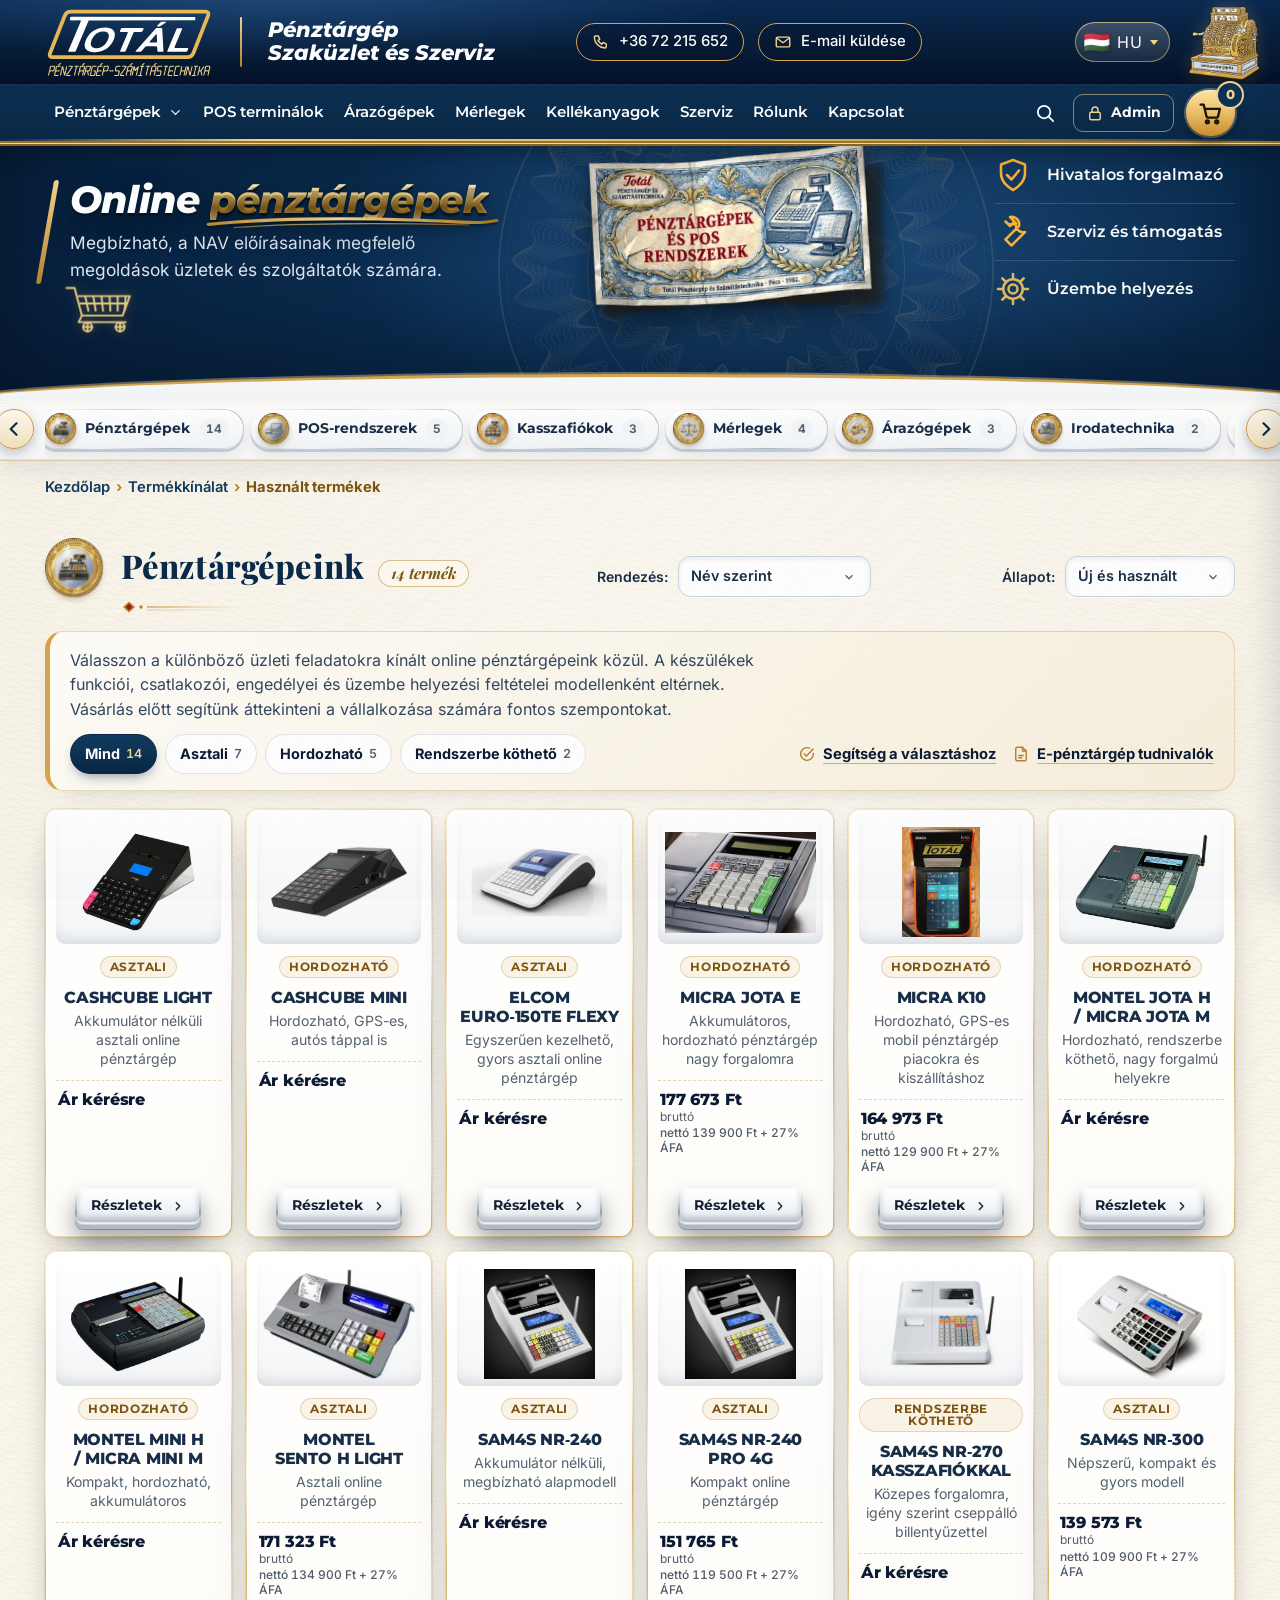
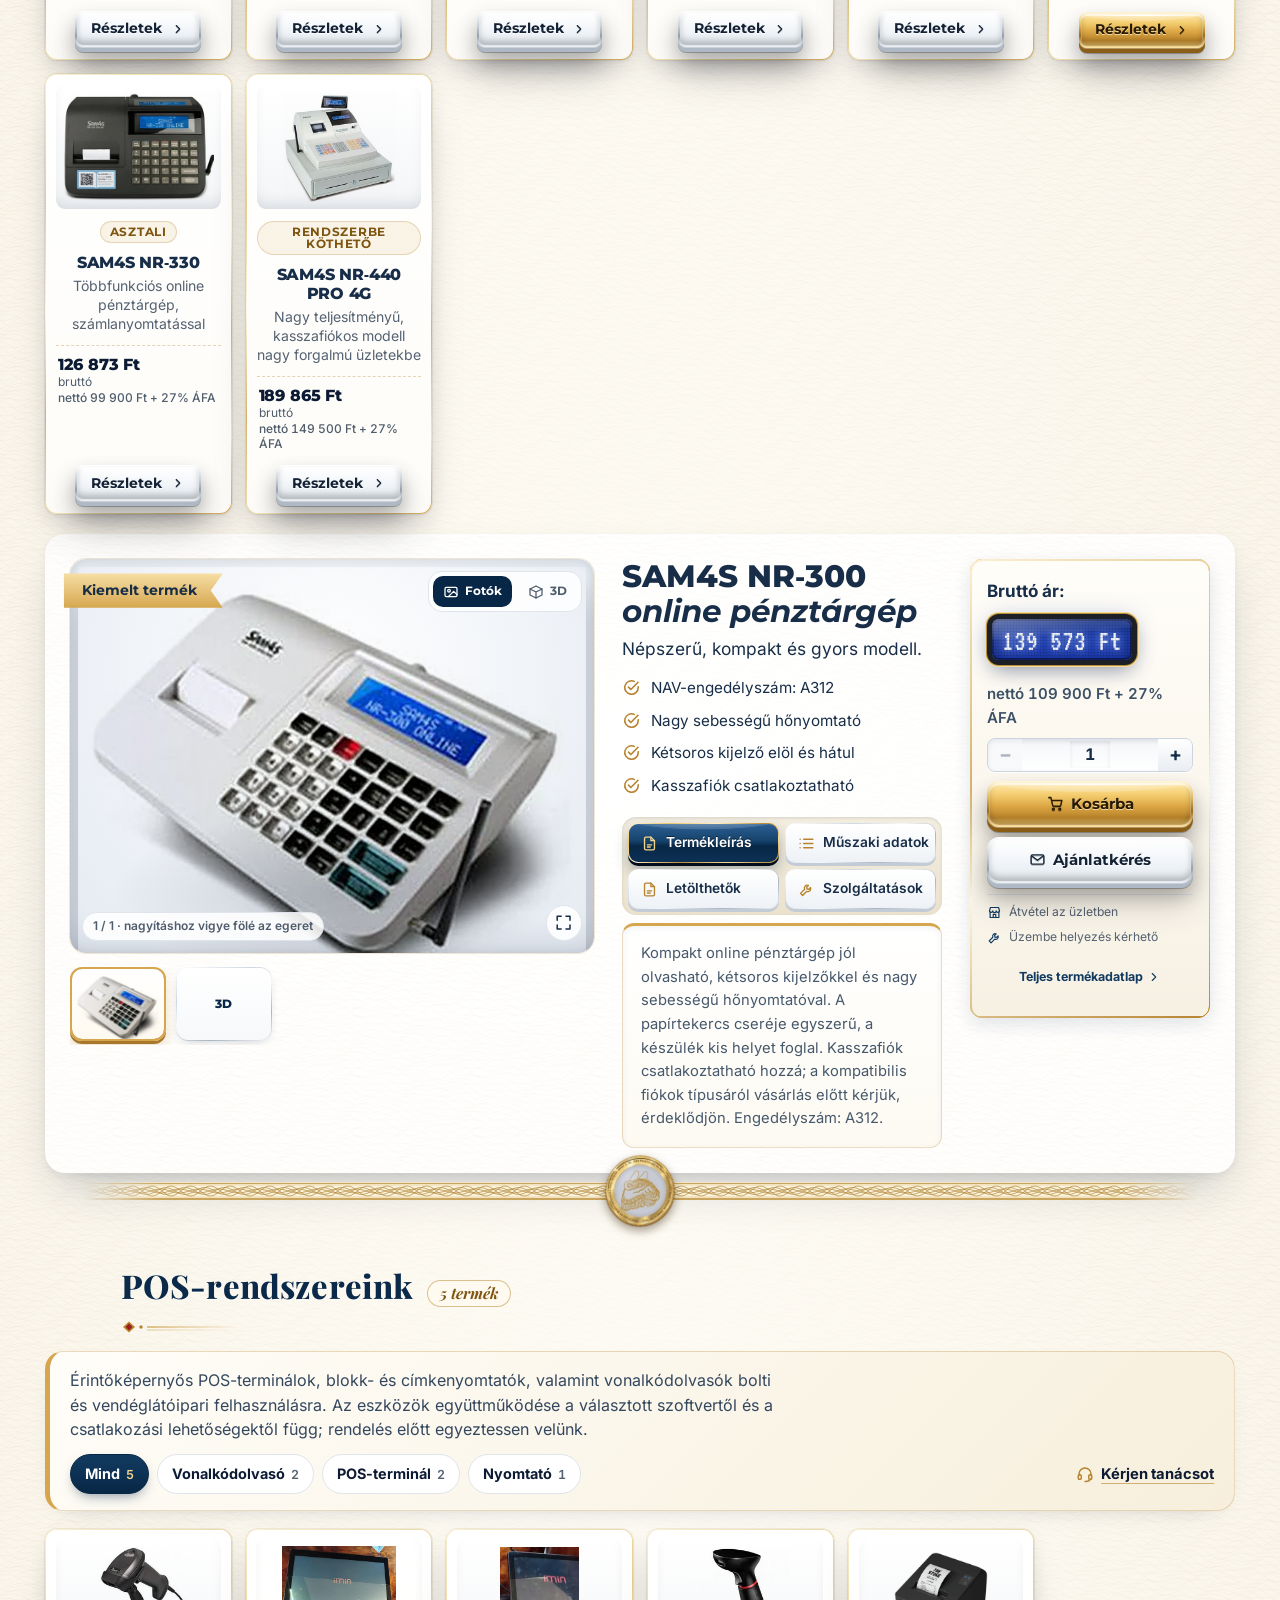
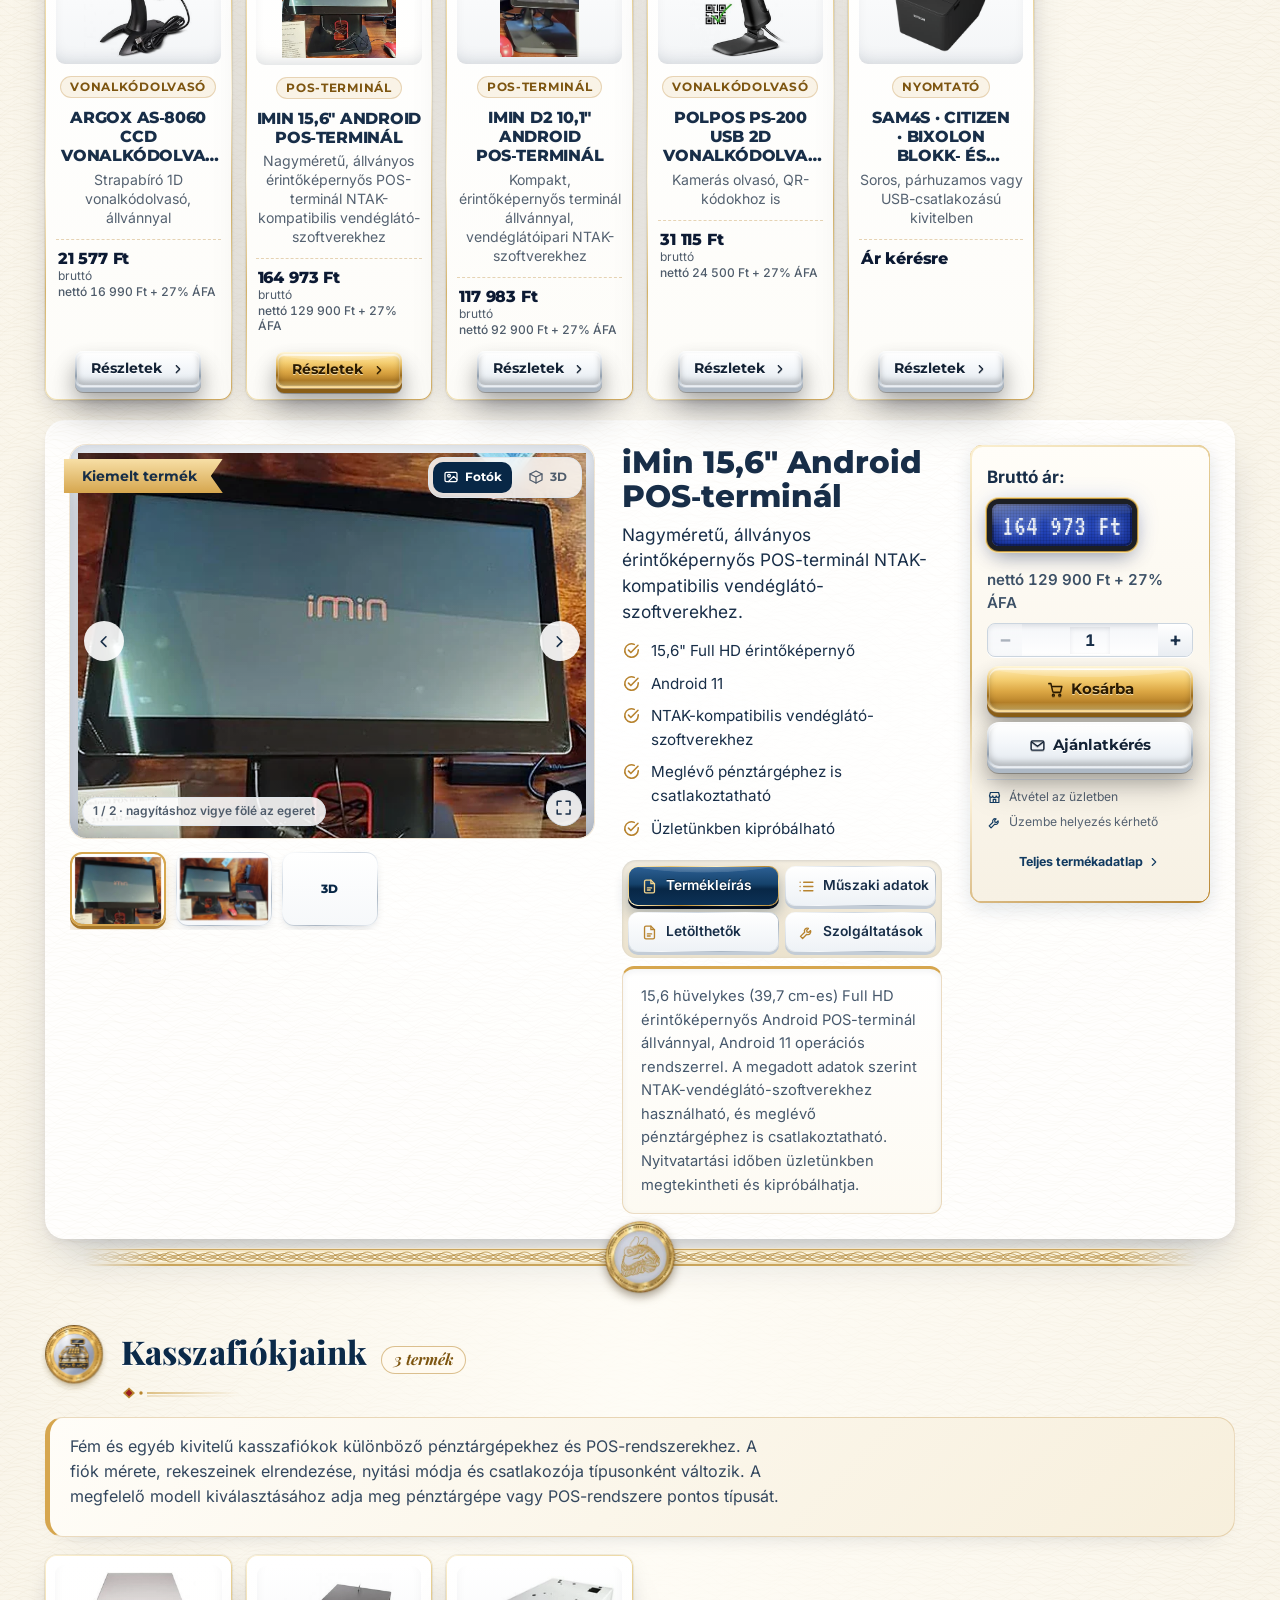
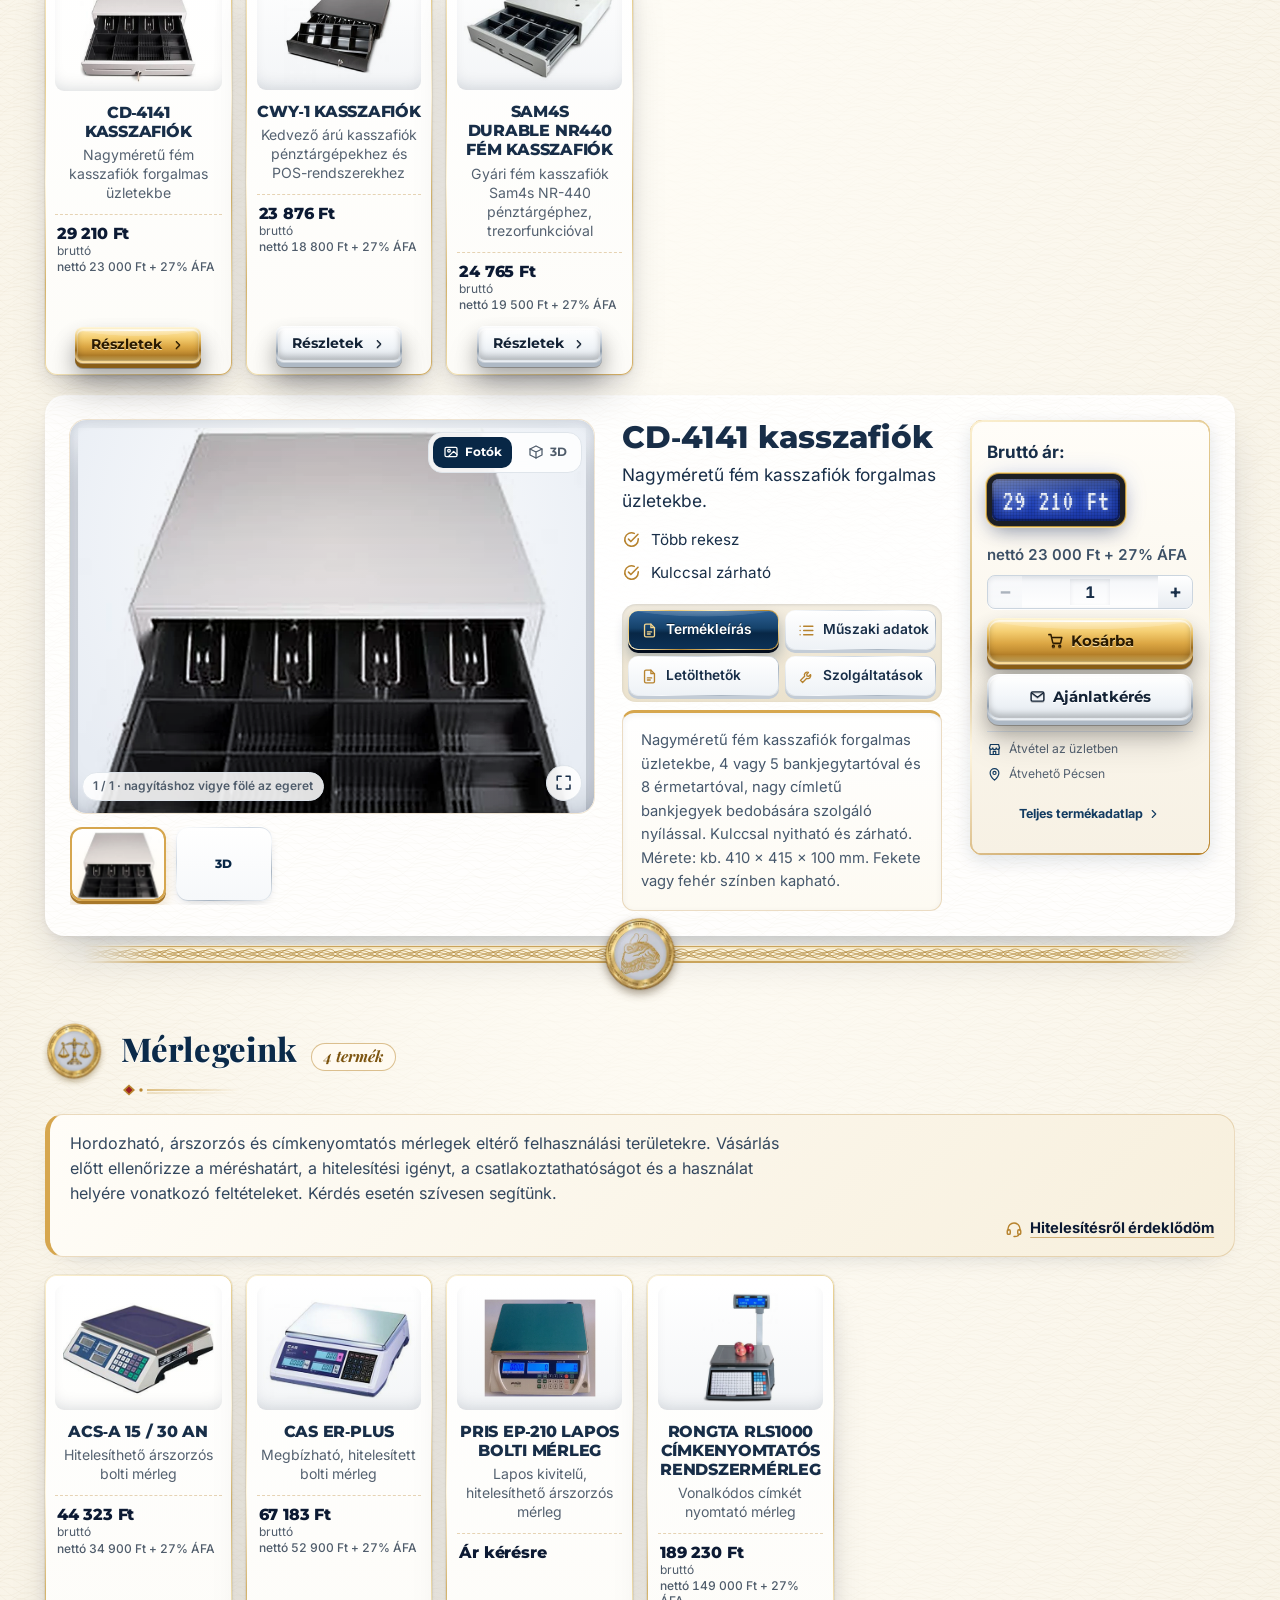
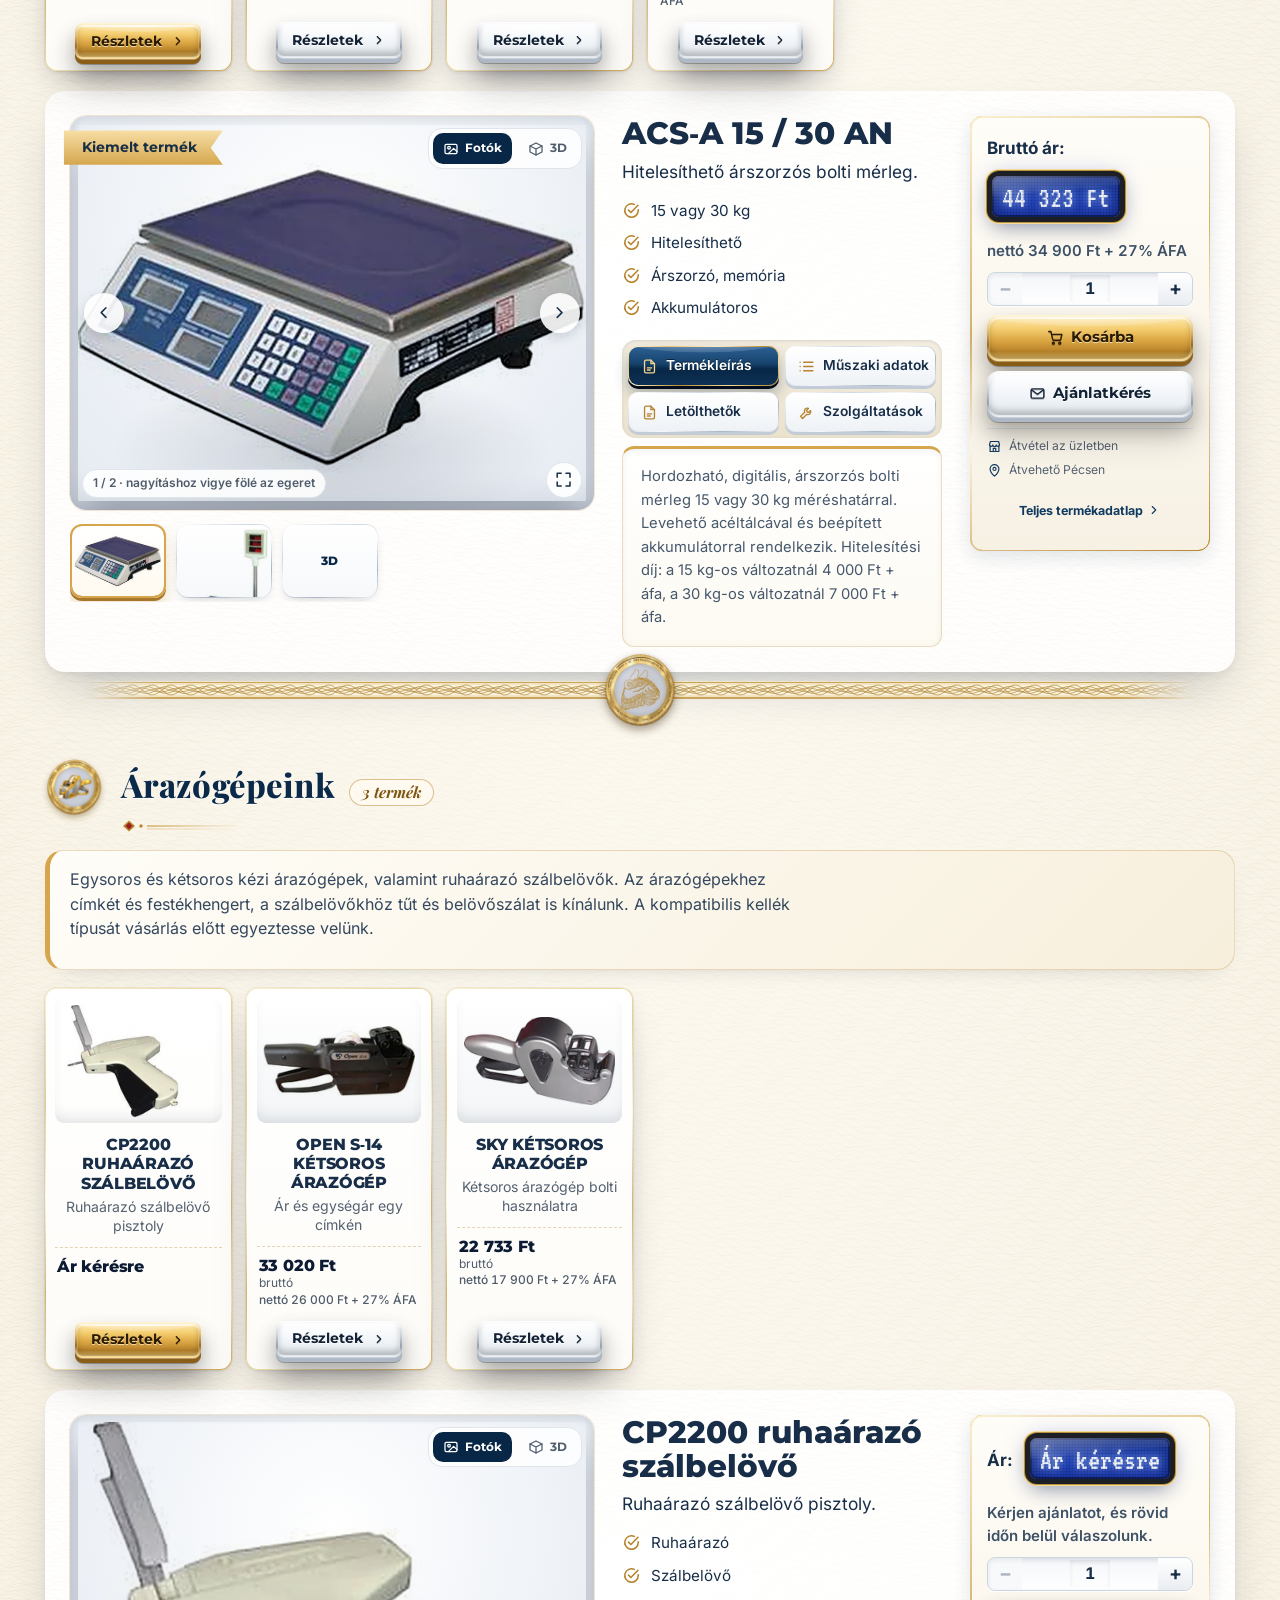
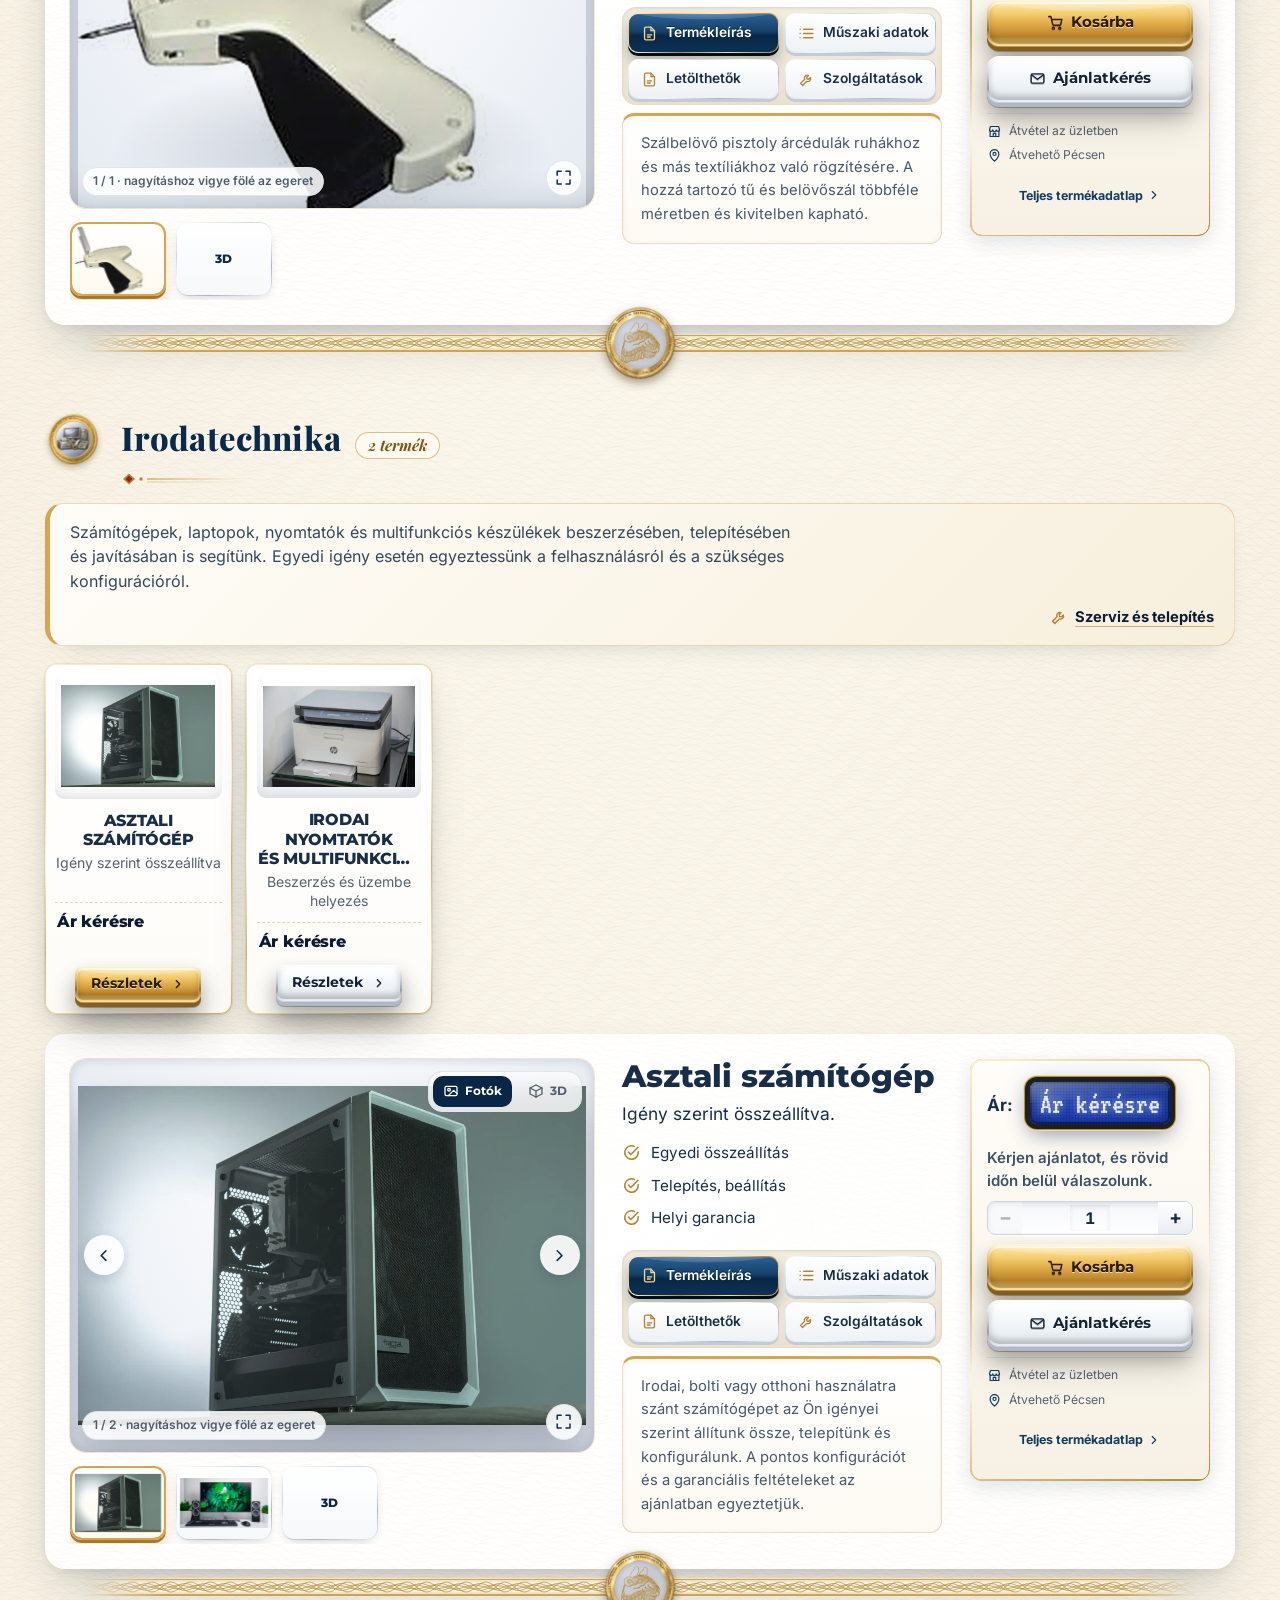
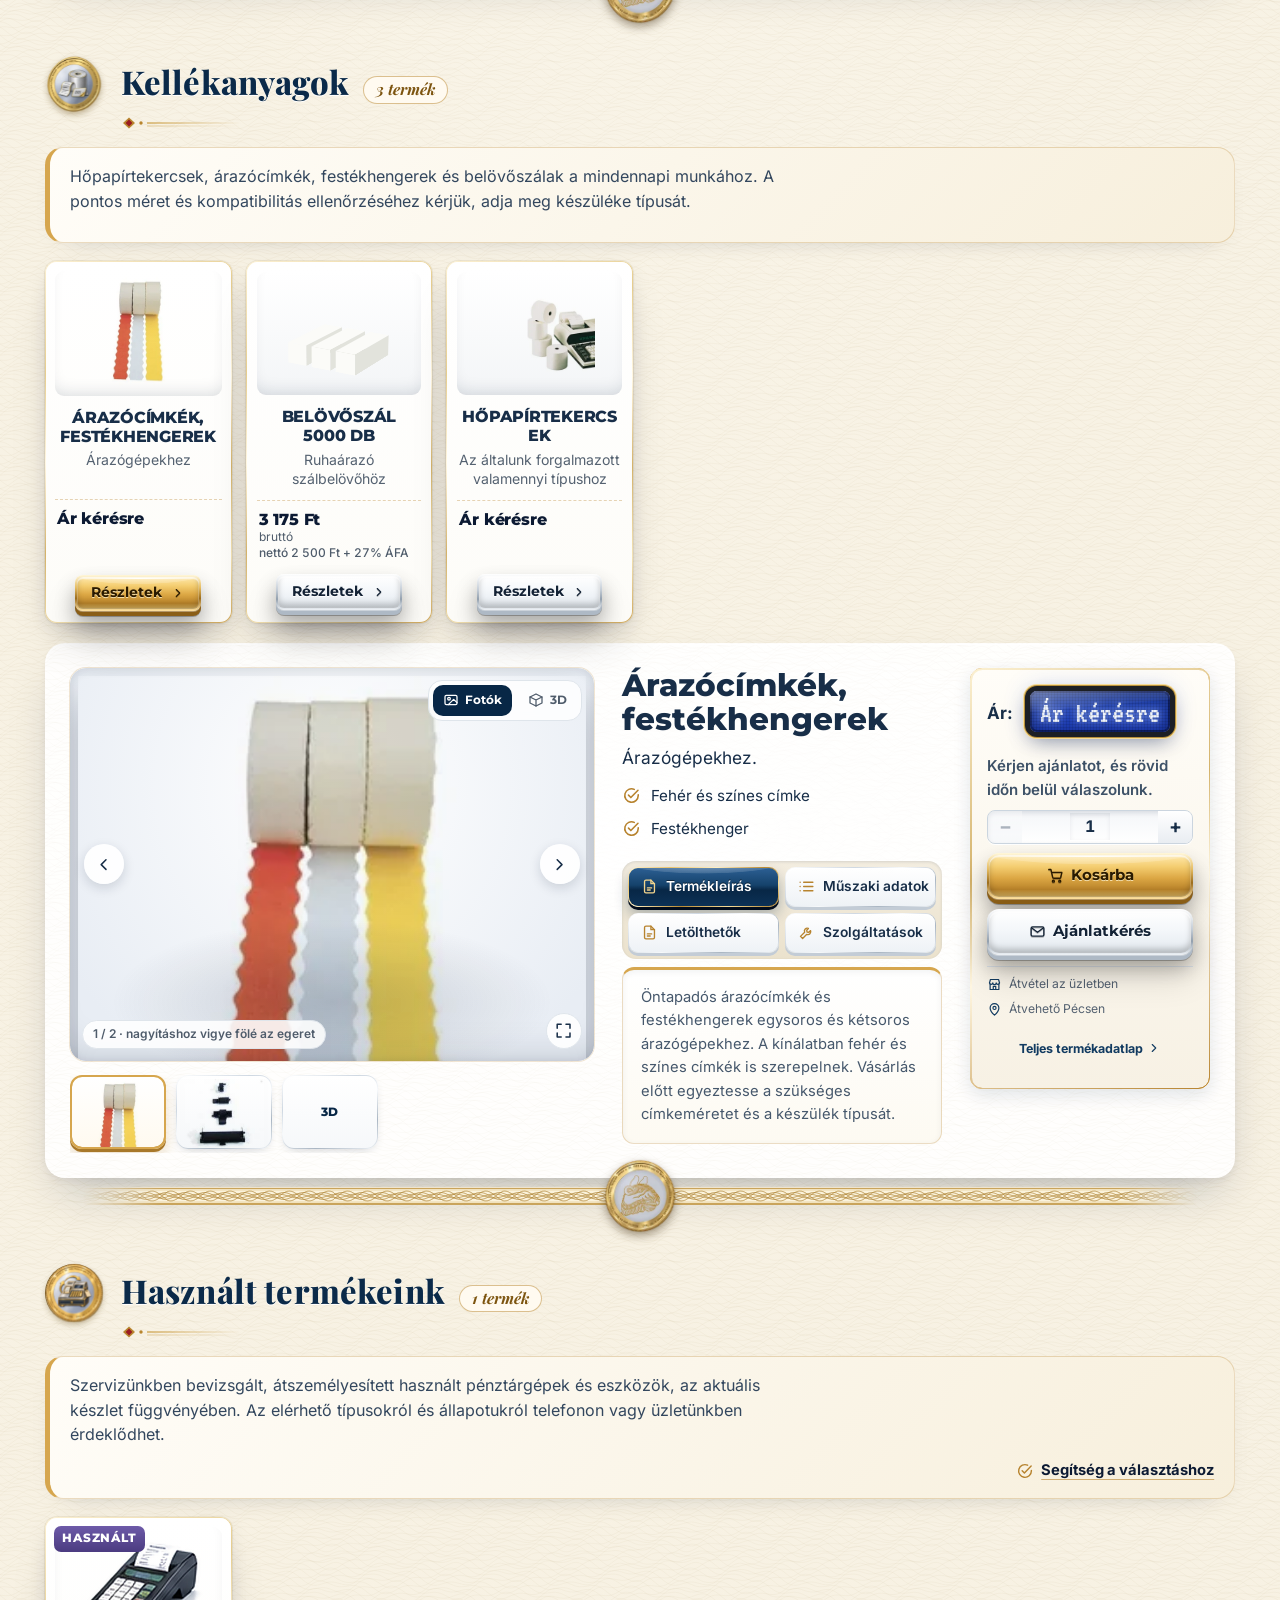
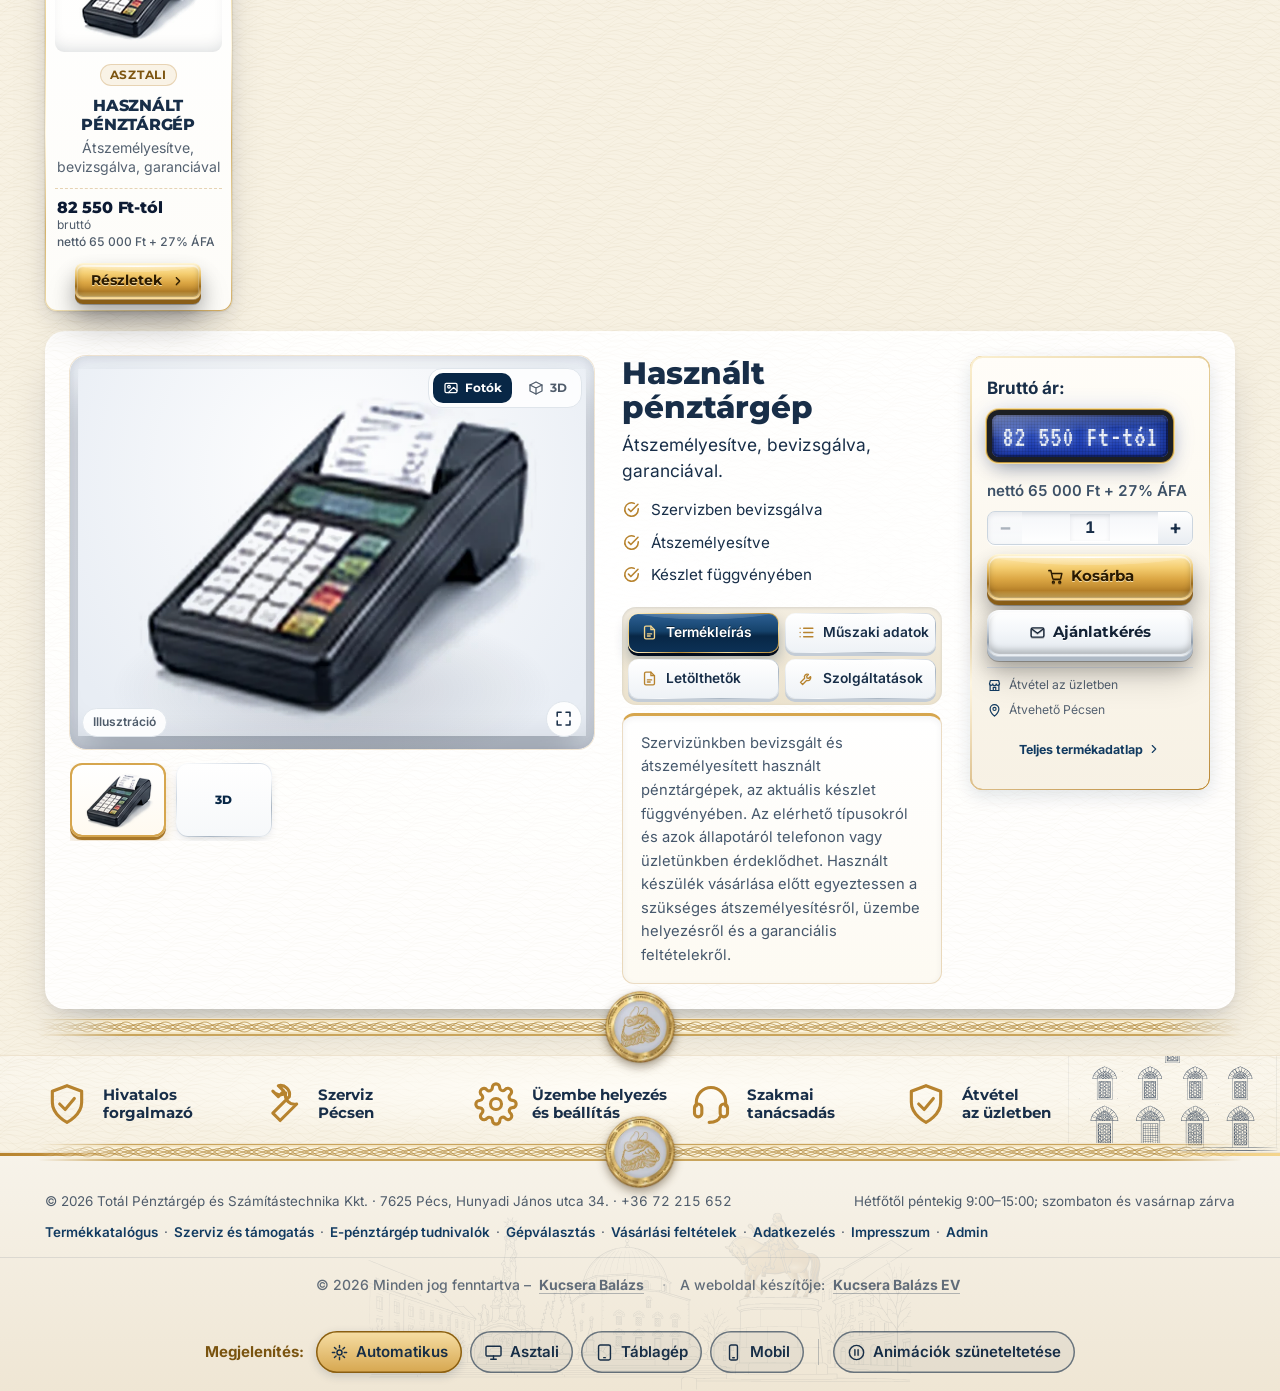
==== commit 8ec1feb1: "Pénztárgépenként külön üzembe helyezési díj és külön adatlap - A díj gépenként számolódik (12 gép = " ====
--- a/webaruhaz/index.html
+++ b/webaruhaz/index.html
@@ -1098,6 +1098,23 @@
 .dlrow .dl .ic{width:20px;height:20px;color:var(--bad);flex-shrink:0}.dlrow .dl span{display:grid;gap:1px}.dlrow .dl small{font-weight:500;font-size:.8rem;color:var(--muted)}
 .dlrow .dl:hover{border-color:var(--gold)}
 .oadl{border:1px solid #e3d7bd;border-radius:12px;background:#fffdf6;padding:0 12px}
+.oadl-gep{border-top:1px dashed #e3d7bd;padding-top:10px}.oadl-gep>b{display:block;margin-bottom:6px;color:var(--n2);font-family:var(--fd)}
+.adl-gepek{display:grid;gap:10px}
+.adl-tobb{display:flex!important;flex-direction:row!important;gap:10px;align-items:flex-start}.adl-tobb>span{flex:1 1 0;min-width:0}.adl-tobb .ic{width:22px;height:22px;flex-shrink:0;margin-top:2px}
+.adl-gep{border:1.5px solid var(--line-2);border-radius:14px;background:#fff;overflow:hidden;transition:border-color .2s,box-shadow .2s}
+.adl-gep[open]{box-shadow:0 10px 22px -16px rgba(8,39,70,.45)}
+.adl-gep>summary{list-style:none;display:flex;align-items:center;gap:12px;min-height:56px;padding:10px 14px;cursor:pointer;background:linear-gradient(180deg,#fff,#fbf7ec)}
+.adl-gep>summary::-webkit-details-marker{display:none}.adl-gep>summary:focus-visible{outline:3px solid var(--gold);outline-offset:-3px}
+.ag-no{flex:0 0 auto;width:34px;height:34px;border-radius:50%;display:grid;place-items:center;background:var(--n2);color:#fff;font-weight:800;font-size:.95rem;box-shadow:0 0 0 3px rgba(214,166,78,.45)}
+.ag-t{flex:1 1 auto;min-width:0;display:grid;gap:1px}.ag-t b{font-family:var(--fd);color:var(--n2);font-size:1rem}.ag-t small{color:var(--muted);font-size:.86rem;overflow-wrap:anywhere}
+.ag-st{flex:0 0 auto;font-size:.7rem;font-weight:800;letter-spacing:.04em;text-transform:uppercase;padding:4px 9px;border-radius:10px;background:#fdf3e2;color:#9a5c00;white-space:nowrap}
+.adl-gep.kesz .ag-st{background:#e4f5eb;color:#17804a}.adl-gep.kesz .ag-no{background:#17804a}
+.adl-gep.hibas{border-color:#c0392b}.adl-gep.hibas .ag-st{background:#fde8e6;color:#b3261e}
+.ag-chev{flex:0 0 auto;width:18px;height:18px;color:var(--n2);transform:rotate(90deg);transition:transform .2s}.adl-gep[open] .ag-chev{transform:rotate(-90deg)}
+.ag-body{display:grid;gap:12px;padding:14px;border-top:1px dashed #e3d7bd}.ag-body>*{min-width:0;max-width:100%}
+.ag-copy{display:flex;flex-wrap:wrap;gap:8px 12px;align-items:center;padding:10px 12px;border-radius:12px;background:var(--surface-2)}.ag-copy small{color:var(--muted);font-size:.84rem;flex:1 1 220px}.ag-copy small.ok{color:#17804a;font-weight:700}
+.ag-body input[readonly]{background:var(--surface-2);color:var(--n2);font-weight:700}
+@media (max-width:700px){.ag-no{display:none}.ag-t b{white-space:nowrap}.adl-gep>summary{padding:10px 12px;gap:10px}.ag-st{font-size:.64rem;padding:3px 7px}.ag-body{padding:12px}.ag-body .row2{grid-template-columns:1fr}.ag-copy .btn{width:100%;justify-content:center}}
 .oadl summary{display:flex;align-items:center;gap:8px;min-height:44px;font-weight:800;color:var(--n2);cursor:pointer}
 .oadl dl{display:grid;grid-template-columns:minmax(120px,40%) 1fr;gap:4px 10px;margin:0 0 12px;font-size:.88rem}.oadl dt{color:var(--muted);font-weight:600}.oadl dd{margin:0;font-weight:700;overflow-wrap:anywhere}
 @media (max-width:700px){.adl{padding:14px}.adl-opts{grid-template-columns:1fr}.pg-row{grid-template-columns:minmax(0,1fr)}.pg-row>*{min-width:0}.pg-row input:not([type=checkbox]):not([type=radio]){max-width:100%;min-width:0}.adl-form .row2{grid-template-columns:1fr}}
@@ -1877,10 +1894,13 @@
 const bru = n => Math.round(gross(n||0));
 const onlineOK = () => false;   // online bankkártyás fizetés kikapcsolva (a tulajdonos döntése); bekapcsoláshoz: MODE==='preview' || !!DB.fizetes?.online
 const SHIP = () => ({dij:Number(S().szallitasDij)||0, hat:Number(S().ingyenesSzallitasFelett)||0, futar:S().futar||'futárszolgálat'});
+/* pénztárgép (üzembe helyezés és adatlap gépenként): pénztárgép kategória, vagy használt pénztárgép – ugyanaz a szabály, mint a szerveren */
+const isReg = p => !!p && (p.kategoria==='penztargep' || (p.kategoria==='hasznalt' && /pénztárgép/i.test(fullName(p))));
+const regDb = items => items.filter(x=>isReg(x.p)).reduce((a,x)=>a+(Number(x.db)||1),0);
 function cartTotals(items,{uzembe=false,kiszall=false}={}){ let net=0,tot=0; items.forEach(x=>{ const n=now(x.p)||0; net+=n*x.db; tot+=bru(n)*x.db; });
-  let uz=0; if(uzembe&&uzembeAr()){ uz=bru(uzembeAr()); net+=uzembeAr(); tot+=uz; }
+  let uz=0, uzDb=0; if(uzembe&&uzembeAr()){ uzDb=Math.max(1,regDb(items)); uz=bru(uzembeAr())*uzDb; net+=uzembeAr()*uzDb; tot+=uz; }
   let ship=0; if(kiszall){ const s=SHIP(); ship=s.hat&&tot>=s.hat?0:s.dij; tot+=ship; }
-  return {net,tot,uz,ship,keres:items.some(x=>!now(x.p))}; }
+  return {net,tot,uz,uzDb,ship,keres:items.some(x=>!now(x.p))}; }
 /* Készletnyilvántartás (admin kapcsoló, a products.json gyökerében): hiányzik / true = be van kapcsolva.
    Kikapcsolva a weboldal semmilyen automatikus készletinformációt nem mutat, a darabszám nem korlátoz, és rendeléskor nem csökken. */
 const KOVET = () => !DB || DB.keszletKovetes !== false;
@@ -2411,7 +2431,7 @@
       <p class="lead">${esc(p.alcim)}</p>
       ${p.ar==null||p.ar===''?`<div class="pricebox"><span class="big">Ár kérésre</span><div class="row"><span>Tegye a kosárba a terméket, az árat pedig a visszaigazolásban küldjük el.</span></div></div>`
         :`<div class="pricebox">${p.akciosAr?`<div class="row"><span>Eredeti bruttó ár</span><span class="old num">${ft(gross(p.ar))}</span></div>`:''}<span class="pb-lbl">Bruttó ár</span><span class="big num goldtxt">${ft(gross(now(p)))}${p.arTol?'-tól':''}</span><div class="row"><span class="num">${nettoTxt(now(p))}</span></div></div>`}
-      ${['penztargep','hasznalt'].includes(p.kategoria)?(()=>{ const u=(DB.services||[]).find(s=>s.id==='uzembe'); return u&&u.ar?`<p class="pnote">Az ár a készüléket tartalmazza. Üzembe helyezés, NAV-bejelentés és betanítás külön kérhető: <b class="num">${ft(u.ar)} + ÁFA</b>.</p>`:''; })():''}
+      ${['penztargep','hasznalt'].includes(p.kategoria)?(()=>{ const u=(DB.services||[]).find(s=>s.id==='uzembe'); return u&&u.ar?`<p class="pnote">Az ár a készüléket tartalmazza. Üzembe helyezés, NAV-bejelentés és betanítás külön kérhető, gépenként: <b class="num">${ft(u.ar)} + ÁFA</b>.</p>`:''; })():''}
       ${(()=>{ const sh=stockHTML(p,true); return sh?`<div>${sh}</div>`:''; })()}${keziNote(p)}
       <div class="buyrow">
         <div class="qty"><button type="button" data-q="-1" aria-label="Kevesebb">−</button><input id="qty" class="num" value="1" inputmode="numeric" aria-label="Mennyiség"><button type="button" data-q="1" aria-label="Több" ${free<=1?'disabled':''}>+</button></div>
@@ -2543,7 +2563,7 @@
 function pageCheckout(){
   const items=CART.map(c=>({...c,p:prod(c.id)})).filter(x=>x.p);
   if(!items.length) return pageHead('Megrendelés','A kosár üres.','<a href="#termekek">Termékek</a>')+`<div class="wrap" style="padding-block:20px 60px"><a class="btn gold" href="#termekek">${icon('cart')} Termékeink</a></div>`;
-  const sum=items.reduce((a,x)=>a+(now(x.p)||0)*x.db,0), regs=items.filter(x=>x.p.kategoria==='penztargep'||(x.p.kategoria==='hasznalt'&&/pénztárgép/i.test(fullName(x.p)))), hasReg=regs.length>0;
+  const sum=items.reduce((a,x)=>a+(now(x.p)||0)*x.db,0), regs=items.filter(x=>isReg(x.p)), hasReg=regs.length>0, gepN=regDb(regs);
   return pageHead('Megrendelés','Rendelését online is leadhatja, és ha szeretné, előre, átutalással fizethet. Az átvétel üzletünkben történik. A megrendelést e-mailben visszaigazoljuk.','<a href="../">Kezdőlap</a>›<a href="#kosar">Kosár</a>›<span>Megrendelés</span>') +
   `<div class="wrap checkout"><div class="panel"><div class="steps3"><span class="on"><b>1</b>Adatok</span><span class="on"><b>2</b>Átvétel, fizetés</span><span><b>3</b>Visszaigazolás</span></div>
     <form class="f" data-form="megrendeles" data-cart="1" novalidate>
@@ -2556,7 +2576,7 @@
       <h3>Átvétel</h3><div class="atvbox" id="co-atv"><input type="hidden" name="atvetel" value="Személyesen az üzletben">${icon('store')}<div><b>Személyes átvétel az üzletünkben</b><span>${esc(S().cim)} · ${esc(S().nyitvatartas)}</span><small>A termékeket jelenleg kizárólag üzletünkben lehet átvenni; kiszállítást nem vállalunk.</small></div></div>
       <h3>Fizetés</h3><div class="radios" id="co-fiz">${onlineOK()?`<label data-fz="online"><input type="radio" name="fizetes" value="Online bankkártyával (Barion)" checked> <span class="fzl"><b>Online bankkártyával</b><small>Biztonságos fizetés a Barion oldalán: bankkártya, Apple Pay, Google Pay</small></span><span class="cards" aria-hidden="true">VISA · Mastercard · Barion</span></label>`:''}<label data-fz="elore"><input type="radio" name="fizetes" value="Átutalással, díjbekérő alapján" ${onlineOK()?'':'checked'}> <span class="fzl"><b>Átutalással</b><small>E-mailben díjbekérőt küldünk. Az összeg beérkezése után értesítjük, hogy a termék átvehető az üzletben.</small></span></label><label data-fz="bolt"><input type="radio" name="fizetes" value="Átvételkor készpénzzel"> <span class="fzl"><b>Átvételkor, az üzletben, készpénzzel</b><small>A Hunyadi János utca 34. szám alatti üzletünkben, átvételkor fizet</small></span></label></div>
       <p class="fzwarn" id="co-fzwarn" hidden></p>
-      ${hasReg?`<label class="check"><input type="checkbox" name="uzembe" id="co-uzembe" checked> Kérem az üzembe helyezést, betanítást és a teljes ügyintézést${uzembeAr()?` (${ft(uzembeAr())} + ÁFA)`:''}</label>`:''}
+      ${hasReg?`<label class="check"><input type="checkbox" name="uzembe" id="co-uzembe" checked> <span>Kérem az üzembe helyezést, betanítást és a teljes ügyintézést${uzembeAr()?(gepN>1?` (gépenként ${ft(uzembeAr())} + ÁFA, ${gepN} pénztárgép)`:` (${ft(uzembeAr())} + ÁFA)`):''}</span></label>`:''}
       <label class="l">Megjegyzés <span class="o">(nem kötelező)</span><textarea class="i" name="uzenet" id="co-uzenet"></textarea></label>
       <label class="check"><input type="checkbox" name="aszf" id="co-aszf" aria-required="true"><span>Elfogadom a <a href="#aszf" target="_blank">vásárlási feltételeket</a>. <span class="kot" aria-hidden="true">*</span></span></label>
       <label class="check"><input type="checkbox" name="adatkezeles" id="co-adat" aria-required="true"><span>Hozzájárulok, hogy <a href="#adatkezeles" target="_blank">adataimat a megrendelés teljesítése céljából kezeljék</a>. <span class="kot" aria-hidden="true">*</span></span></label>
@@ -2581,9 +2601,9 @@
 }
 const ADATLAP_PDF='letoltesek/penztargep-megrendelo-adatlap.pdf';
 const dlAdatlap=()=>`<div class="dlrow"><a class="dl" href="${ADATLAP_PDF}" target="_blank" rel="noopener" download>${icon('file')}<span>Pénztárgép-megrendelő (kitölthető PDF)<small>Számítógépen vagy telefonon is kitölthető, majd kinyomtatható és aláírható</small></span></a></div>`;
+/* gépenként egy blokk: 2× NR-300 + 1× NR-240 → 3 adatlap (1/2, 2/2, 1 db) */
 function adatlapHTML(regs){
-  const tipus=[...new Set(regs.map(x=>fullName(x.p)))].join(', ');
-  const ck=(n,v,l,c)=>`<label class="chk2"><input type="checkbox" name="${n}" value="${v}" ${c?'checked':''}><span>${l}</span></label>`;
+  const units=regs.flatMap(x=>Array.from({length:Math.max(1,Number(x.db)||1)},(_,j)=>({p:x.p,j:j+1,n:Math.max(1,Number(x.db)||1)}))), N=units.length;
   return `<section class="adl" id="adl">
     <h3>${icon('register')} A pénztárgép élesítése – hogyan kéri?</h3>
     <div class="msg info adl-why">${icon('alert')}<span><b>Fontos:</b> a pénztárgép élesítése (a gép hozzárendelése a vevőhöz és a NAV-hoz) <b>visszavonhatatlan</b> – az élesített gép csak a megadott tulajdonosé lehet, másnak már nem adható el. Ezért <b>pénztárgépet csak a teljes vételár kifizetése után élesítünk.</b></span></div>
@@ -2592,21 +2612,10 @@
       <label class="adl-opt"><input type="radio" name="elesites" value="bolt"><span class="ao-in"><span class="ao-badge g">1–2 munkanap várakozás</span><b>Az üzletben fizetek</b><small>Fizetés a Hunyadi János utca 34. szám alatti üzletünkben. Az adatlapot ott töltjük ki, de előre kitöltve is magával hozhatja (a PDF letölthető), vagy akár most, online is megadhatja az adatokat. Ezt követően elvégezzük a programozást és az élesítést; a gépet <b>1–2 munkanap múlva</b> viheti el.</small></span></label>
     </div>
     <div class="adl-form" id="adl-form">
-      <div class="adl-head"><b>Pénztárgép-megrendelő adatlap</b><span>Ezek az adatok a gép beprogramozásához és a NAV-bejelentéshez kellenek; csak Ön rendelkezik velük.</span></div>
-      <div class="row2"><label class="l">Képviselő neve<input class="i" name="ad_kepviselo" id="ad-kepviselo" autocomplete="name" data-req></label>
-        <div class="l">Képviselő minősége<div class="radios inl" data-req-radio="ad_minoseg"><label><input type="radio" name="ad_minoseg" value="tulajdonos"> tulajdonos</label><label><input type="radio" name="ad_minoseg" value="meghatalmazott"> meghatalmazott</label></div></div></div>
-      <div class="row2"><label class="l">Cégnév / vállalkozás neve<input class="i" name="ad_cegnev" id="ad-cegnev" autocomplete="organization" data-req></label><label class="l">Személyigazolvány száma<input class="i num" name="ad_szig" id="ad-szig" autocomplete="off" data-req placeholder="pl. 123456AB"></label></div>
-      <label class="l">Székhely<input class="i" name="ad_szekhely" id="ad-szekhely" autocomplete="street-address" data-req></label>
-      <label class="l">Telephely <span class="o">(ahol a gép üzemel)</span><input class="i" name="ad_telephely" id="ad-telephely" data-req></label>
-      <div class="row2"><label class="l">Adószám<input class="i num" name="ad_adoszam" id="ad-adoszam" inputmode="numeric" placeholder="12345678-1-02" maxlength="13" data-req data-fmt="ado"></label><label class="l">Mobiltelefonszám<input class="i num" name="ad_mobil" id="ad-mobil" type="tel" autocomplete="tel" data-req></label></div>
-      <div class="row2"><label class="l">E-mail-cím<input class="i" name="ad_email" id="ad-email" type="email" autocomplete="email" data-req></label><label class="l">NAV regisztrációs kód <span class="o">(16 karakter, a NAV-tól kapott üzembe helyezési kód)</span><input class="i num navkod" name="ad_navkod" id="ad-navkod" autocomplete="off" placeholder="XXXX-XXXX-XXXX-XXXX" maxlength="19" data-req data-fmt="nav"></label></div>
-      <label class="l">Gép típusa<input class="i" name="ad_geptipus" id="ad-geptipus" value="${esc(tipus)}" data-req></label>
-      <div class="adl-prog"><b>Programozási segédlet</b>
-        <div class="pg-row"><span>ÁFA-nemek</span><div class="chks">${[['27','27%',1],['18','18%'],['5','5%'],['AJT','AJT'],['TAM','TAM'],['AAM','AAM']].map(([v,l,c])=>ck('ad_afa',v,l,c)).join('')}</div></div>
-        <div class="pg-row"><span>Korlátozás <small>(legnagyobb tétel)</small></span><div class="chks"><label class="chk2"><input type="radio" name="ad_korlat" value="10 000 Ft" checked><span>10 000 Ft</span></label><label class="chk2"><input type="radio" name="ad_korlat" value="100 000 Ft"><span>100 000 Ft</span></label><label class="chk2 oth"><input type="radio" name="ad_korlat" value="egyeb"><span>egyéb:</span><input class="i num" name="ad_korlat_egyeb" inputmode="numeric" placeholder="összeg (Ft)"></label></div></div>
-        <div class="pg-row"><span>Fizetési módok a gépen</span><div class="chks">${ck('ad_fizmod','készpénz','készpénz',1)}${ck('ad_fizmod','átutalás','átutalás')}${ck('ad_fizmod','bankkártya','bankkártya')}</div></div>
-      </div>
-      <label class="check req"><input type="checkbox" name="ad_nyilatkozat" id="ad-nyil"><span>Kijelentem, hogy a megadott adatok a valóságnak megfelelnek. <span class="o">(Az adatlapot átvételkor aláírja.)</span></span></label>
+      <div class="adl-head"><b>${N>1?`Pénztárgép-megrendelő adatlapok – ${N} pénztárgép`:'Pénztárgép-megrendelő adatlap'}</b><span>Ezek az adatok a gép beprogramozásához és a NAV-bejelentéshez kellenek; csak Ön rendelkezik velük.</span></div>
+      <div class="msg info adl-tobb">${icon('register')}<span><b>Gépenként külön adatlap és üzembe helyezési díj.</b> Minden pénztárgépet külön kell beprogramozni és a NAV-nál bejelenteni, ezért mindegyikhez saját adatlap tartozik.${N>1?` <b>${N} pénztárgép = ${N} adatlap.</b> A második géptől egy gombnyomással átmásolhatja az előző gép adatait; a NAV regisztrációs kódot gépenként külön kell megadni.`:''}</span></div>
+      <div class="adl-gepek">${units.map((u,k)=>adlGepHTML(u,k+1)).join('')}</div>
+      <label class="check req"><input type="checkbox" name="ad_nyilatkozat" id="ad-nyil"><span>${N>1?'Kijelentem, hogy az adatlapokon megadott adatok a valóságnak megfelelnek.':'Kijelentem, hogy a megadott adatok a valóságnak megfelelnek.'} <span class="o">${N>1?'(Az adatlapokat átvételkor aláírja.)':'(Az adatlapot átvételkor aláírja.)'}</span></span></label>
     </div>
     <div class="adl-bolt" id="adl-bolt" hidden><b class="ab-t">Hogyan adja meg az adatlap adatait?</b>
       <div class="ab-opts">
@@ -2619,6 +2628,32 @@
     ${dlAdatlap()}
   </section>`;
 }
+function adlGepHTML(u,i){
+  const s=n=>`${n}_${i}`, id=n=>`ad-${n}-${i}`;
+  const ck=(n,v,l,c)=>`<label class="chk2"><input type="checkbox" name="${s(n)}" value="${v}" ${c?'checked':''}><span>${l}</span></label>`;
+  const rd=(n,v,l,c)=>`<label class="chk2"><input type="radio" name="${s(n)}" value="${v}" ${c?'checked':''}><span>${l}</span></label>`;
+  return `<details class="adl-gep" data-gi="${i}"${i===1?' open':''}>
+    <summary><span class="ag-no num" aria-hidden="true">${i}</span><span class="ag-t"><b>${i}. pénztárgép</b><small>${esc(fullName(u.p))}${u.n>1?` (${u.j}/${u.n})`:''}</small></span><span class="ag-st" data-st>Hiányos</span>${icon('chev','ic ag-chev')}</summary>
+    <div class="ag-body">
+      ${i>1?`<div class="ag-copy"><button type="button" class="btn line sm" data-adl-copy="${i}">${icon('file')} Az előző pénztárgép adatainak átmásolása</button><small data-copymsg>A NAV regisztrációs kódot gépenként külön kell megadni.</small></div>`:''}
+      <div class="row2"><label class="l">Képviselő neve<input class="i" name="${s('ad_kepviselo')}" id="${id('kepviselo')}" autocomplete="name" data-req></label>
+        <div class="l">Képviselő minősége<div class="radios inl" data-req-radio="${s('ad_minoseg')}"><label><input type="radio" name="${s('ad_minoseg')}" value="tulajdonos"> tulajdonos</label><label><input type="radio" name="${s('ad_minoseg')}" value="meghatalmazott"> meghatalmazott</label></div></div></div>
+      <div class="row2"><label class="l">Cégnév / vállalkozás neve<input class="i" name="${s('ad_cegnev')}" id="${id('cegnev')}" autocomplete="organization" data-req></label><label class="l">Személyigazolvány száma<input class="i num" name="${s('ad_szig')}" id="${id('szig')}" autocomplete="off" data-req placeholder="pl. 123456AB"></label></div>
+      <label class="l">Székhely<input class="i" name="${s('ad_szekhely')}" id="${id('szekhely')}" autocomplete="street-address" data-req></label>
+      <label class="l">Telephely <span class="o">(ahol a gép üzemel)</span><input class="i" name="${s('ad_telephely')}" id="${id('telephely')}" data-req></label>
+      <div class="row2"><label class="l">Adószám<input class="i num" name="${s('ad_adoszam')}" id="${id('adoszam')}" inputmode="numeric" placeholder="12345678-1-02" maxlength="13" data-req data-fmt="ado"></label><label class="l">Mobiltelefonszám<input class="i num" name="${s('ad_mobil')}" id="${id('mobil')}" type="tel" autocomplete="tel" data-req></label></div>
+      <div class="row2"><label class="l">E-mail-cím<input class="i" name="${s('ad_email')}" id="${id('email')}" type="email" autocomplete="email" data-req data-fmt="email"></label><label class="l">NAV regisztrációs kód <span class="o">(16 karakter, a NAV-tól kapott üzembe helyezési kód)</span><input class="i num navkod" name="${s('ad_navkod')}" id="${id('navkod')}" autocomplete="off" placeholder="XXXX-XXXX-XXXX-XXXX" maxlength="19" data-req data-fmt="nav"></label></div>
+      <label class="l">Gép típusa<input class="i" name="${s('ad_geptipus')}" id="${id('geptipus')}" value="${esc(fullName(u.p))}" readonly data-req></label>
+      <div class="adl-prog"><b>Programozási segédlet</b>
+        <div class="pg-row"><span>ÁFA-nemek</span><div class="chks">${[['27','27%',1],['18','18%'],['5','5%'],['AJT','AJT'],['TAM','TAM'],['AAM','AAM']].map(([v,l,c])=>ck('ad_afa',v,l,c)).join('')}</div></div>
+        <div class="pg-row"><span>Korlátozás <small>(legnagyobb tétel)</small></span><div class="chks">${rd('ad_korlat','10 000 Ft','10 000 Ft',1)}${rd('ad_korlat','100 000 Ft','100 000 Ft')}<label class="chk2 oth"><input type="radio" name="${s('ad_korlat')}" value="egyeb"><span>egyéb:</span><input class="i num" name="${s('ad_korlat_egyeb')}" inputmode="numeric" placeholder="összeg (Ft)"></label></div></div>
+        <div class="pg-row"><span>Fizetési módok a gépen</span><div class="chks">${ck('ad_fizmod','készpénz','készpénz',1)}${ck('ad_fizmod','átutalás','átutalás')}${ck('ad_fizmod','bankkártya','bankkártya')}</div></div>
+      </div>
+    </div></details>`;
+}
+/* egy gép adatlapjának hiányzó kötelező mezői */
+function gepHiany(g){ const m=[]; $$('[data-req]',g).forEach(i=>{ if(!i.value.trim()) m.push(i); }); const r=$('[data-req-radio]',g); if(r&&!g.querySelector(`[name="${r.dataset.reqRadio}"]:checked`)) m.push(r); return m; }
+function gepAllapot(g){ const nav=$('[data-fmt=nav]',g), ok=!gepHiany(g).length&&nav&&nav.value.replace(/-/g,'').length===16; g.classList.toggle('kesz',!!ok); if(ok) g.classList.remove('hibas'); const st=$('[data-st]',g), t=ok?'Kitöltve':'Hiányos'; if(st&&st.dataset.v!==t){ st.dataset.v=t; st.textContent=t; } }
 function bindCheckout(f){
   const items=CART.map(c=>({...c,p:prod(c.id)})).filter(x=>x.p), adl=$('#adl',f);
   const val=n=>(f.querySelector(`[name=${n}]:checked`)||{}).value;
@@ -2634,7 +2669,7 @@
     const t=cartTotals(items,{uzembe:!!$('#co-uzembe',f)?.checked,kiszall:kisz});
     const w=$('#co-fzwarn',f); w.hidden=!(fz==='online'&&t.keres); w.textContent='A kosárban „ár kérésre” termék is van: ennek árát egyeztetjük, ezért online nem fizethető. Válasszon átutalást.';
     $('#sum-uz',f.parentNode.parentNode)&&0;
-    const box=document.getElementById('co-sum'); if(box){ const su=$('#sum-uz'), ss=$('#sum-ship'); su.hidden=!t.uz; su.lastElementChild.textContent=ft(uzembeAr()||0)+' + ÁFA'; $('#sum-net').textContent=ft(t.net); const sa=$('#sum-afa'); if(sa) sa.lastElementChild.textContent=ft(t.tot-t.net-(t.ship||0)); const sf=$('#sum-fiz'); if(sf) sf.textContent=({online:'Online bankkártyával',elore:'Átutalással, díjbekérő alapján',bolt:'Átvételkor, készpénzzel'})[fz]||''; ss.hidden=!kisz; ss.lastElementChild.textContent=t.ship?ft(t.ship):(SHIP().dij?'ingyenes':'egyeztetés szerint'); $('#sum-tot').textContent=ft(t.tot); }
+    const box=document.getElementById('co-sum'); if(box){ const su=$('#sum-uz'), ss=$('#sum-ship'); su.hidden=!t.uz; su.firstElementChild.textContent=t.uzDb>1?`Üzembe helyezés (${t.uzDb} pénztárgép)`:'Üzembe helyezés'; su.lastElementChild.textContent=(t.uzDb>1?`${t.uzDb} × `:'')+ft(uzembeAr()||0)+' + ÁFA'; $('#sum-net').textContent=ft(t.net); const sa=$('#sum-afa'); if(sa) sa.lastElementChild.textContent=ft(t.tot-t.net-(t.ship||0)); const sf=$('#sum-fiz'); if(sf) sf.textContent=({online:'Online bankkártyával',elore:'Átutalással, díjbekérő alapján',bolt:'Átvételkor, készpénzzel'})[fz]||''; ss.hidden=!kisz; ss.lastElementChild.textContent=t.ship?ft(t.ship):(SHIP().dij?'ingyenes':'egyeztetés szerint'); $('#sum-tot').textContent=ft(t.tot); }
     $('#co-submit span',f).textContent=fz==='online'?'Tovább a fizetéshez':'Megrendelés elküldése';
   };
   f.addEventListener('change',e=>{ if(['elesites','atvetel','fizetes','uzembe','adatlap_mod'].includes(e.target.name)) upd(); }); upd();
@@ -2644,28 +2679,54 @@
   f.addEventListener('input',e=>{ if(!DF.includes(e.target.name)) return; try{ const dr={}; DF.forEach(n=>{ const i=f.querySelector(`[name=${n}]`); if(i&&i.value) dr[n]=i.value; }); sessionStorage.setItem(DK,JSON.stringify(dr)); }catch(e){} });
   f._upd=upd;
   if(!adl) return;
-  const ado=$('[data-fmt=ado]',f); ado?.addEventListener('input',()=>{ const d=ado.value.replace(/\D/g,'').slice(0,11); ado.value=d.length>9?`${d.slice(0,8)}-${d.slice(8,9)}-${d.slice(9)}`:d.length>8?`${d.slice(0,8)}-${d.slice(8)}`:d; });
-  const nav=$('[data-fmt=nav]',f); nav?.addEventListener('input',()=>{ const d=nav.value.toUpperCase().replace(/[^A-Z0-9]/g,'').slice(0,16); nav.value=d.match(/.{1,4}/g)?.join('-')||''; });
-  $('[name=ad_korlat_egyeb]',f)?.addEventListener('focus',()=>{ f.querySelector('[name=ad_korlat][value=egyeb]').checked=true; });
-  const em=$('#co-email',f), ae=$('#ad-email',f), tl=$('#co-tel',f), am=$('#ad-mobil',f), cg=$('#co-ceg',f), ac=$('#ad-cegnev',f), ad=$('#co-adoszam',f), aa=$('#ad-adoszam',f), nv=$('#co-nev',f), ak=$('#ad-kepviselo',f);
-  [[em,ae],[tl,am],[cg,ac],[ad,aa],[nv,ak]].forEach(([a,b])=>a&&b&&a.addEventListener('input',()=>{ if(!b.dataset.touched) { b.value=a.value; b.dispatchEvent(new Event('input')); } })); $$('#adl-form .i',f).forEach(i=>i.addEventListener('keydown',()=>i.dataset.touched=1));
+  /* formázás, állapotjelzés: egy figyelő az összes gép blokkjára */
+  f.addEventListener('input',e=>{ const t=e.target, fm=t.dataset&&t.dataset.fmt;
+    if(fm==='ado'){ const d=t.value.replace(/\D/g,'').slice(0,11); t.value=d.length>9?`${d.slice(0,8)}-${d.slice(8,9)}-${d.slice(9)}`:d.length>8?`${d.slice(0,8)}-${d.slice(8)}`:d; }
+    else if(fm==='nav'){ const d=t.value.toUpperCase().replace(/[^A-Z0-9]/g,'').slice(0,16); t.value=d.match(/.{1,4}/g)?.join('-')||''; }
+    const g=t.closest&&t.closest('.adl-gep'); if(g) gepAllapot(g); });
+  f.addEventListener('change',e=>{ const g=e.target.closest&&e.target.closest('.adl-gep'); if(g) gepAllapot(g); });
+  f.addEventListener('keydown',e=>{ if(e.target.matches&&e.target.matches('.adl-gep .i')) e.target.dataset.touched=1; });
+  f.addEventListener('focusin',e=>{ if(/^ad_korlat_egyeb_/.test(e.target.name||'')){ const r=e.target.closest('.chks')?.querySelector('input[value=egyeb]'); if(r) r.checked=true; } });
+  /* a vevő adatai az összes gép adatlapjára átkerülnek, amíg a vevő az adott mezőt nem írta át */
+  const PAR=[['co-email','ad_email'],['co-tel','ad_mobil'],['co-ceg','ad_cegnev'],['co-adoszam','ad_adoszam'],['co-nev','ad_kepviselo']];
+  const atvisz=(src,n)=>$$(`.adl-gep [name^="${n}_"]`,f).forEach(b=>{ if(!b.dataset.touched&&b.value!==src.value){ b.value=src.value; b.dispatchEvent(new Event('input',{bubbles:true})); } });
+  PAR.forEach(([a,n])=>{ const src=$('#'+a,f); if(!src) return; src.addEventListener('input',()=>atvisz(src,n)); if(src.value) atvisz(src,n); });
+  /* „Az előző pénztárgép adatainak átmásolása”: mindent visz, kivéve a NAV-kódot és a géptípust */
+  f.addEventListener('click',e=>{ const btn=e.target.closest&&e.target.closest('[data-adl-copy]'); if(!btn) return; e.preventDefault();
+    const i=+btn.dataset.adlCopy, src=$(`.adl-gep[data-gi="${i-1}"]`,f), dst=$(`.adl-gep[data-gi="${i}"]`,f); if(!src||!dst) return;
+    $$('input',src).forEach(x=>{ const base=x.name.replace(/_\d+$/,''); if(base==='ad_navkod'||base==='ad_geptipus') return;
+      if(x.type==='checkbox'||x.type==='radio'){ const y=dst.querySelector(`[name="${base}_${i}"][value="${CSS.escape(x.value)}"]`); if(y) y.checked=x.checked; }
+      else { const y=dst.querySelector(`[name="${base}_${i}"]`); if(y){ y.value=x.value; y.dataset.touched=1; y.classList.remove('bad'); y.removeAttribute('aria-invalid'); } } });
+    $('[data-req-radio]',dst)?.classList.remove('bad'); gepAllapot(dst);
+    const m=$('[data-copymsg]',dst); if(m){ m.textContent='Átmásolva. Most adja meg ennek a gépnek a NAV regisztrációs kódját.'; m.classList.add('ok'); }
+    const nv=$('[data-fmt=nav]',dst); if(nv){ nv.focus({preventScroll:true}); nv.scrollIntoView({behavior:reduce?'auto':'smooth',block:'center'}); } });
+  $$('.adl-gep',f).forEach(gepAllapot);
 }
 function checkAdatlap(f){
   const adl=$('#adl',f); if(!adl) return null; const m=(f.querySelector('[name=elesites]:checked')||{}).value;
   const am=(f.querySelector('[name=adatlap_mod]:checked')||{}).value||'bolt';
-  if(m!=='elore' && am!=='online') return {ok:true,data:{'Élesítés módja':am==='pdf'?'Az üzletben fizet; a kitöltött PDF-adatlapot magával hozza (1–2 munkanap)':'Az üzletben fizet, ott tölti ki az adatlapot (1–2 munkanap)'}};
-  $$('.bad',f).forEach(x=>x.classList.remove('bad'));
-  const miss=[]; $$('#adl-form [data-req]',f).forEach(i=>{ if(!i.value.trim()){ i.classList.add('bad'); miss.push(i); } });
-  if(!f.querySelector('[name=ad_minoseg]:checked')){ const r=$('[data-req-radio]',f); r.classList.add('bad'); miss.push(r); }
-  const ado=$('#ad-adoszam',f), nav=$('#ad-navkod',f), em=$('#ad-email',f);
-  if(ado.value&&!/^\d{8}-\d-\d{2}$/.test(ado.value)){ ado.classList.add('bad'); return {ok:false,msg:'Az adószám formátuma: 12345678-1-02.',el:ado}; }
-  if(nav.value&&nav.value.replace(/-/g,'').length!==16){ nav.classList.add('bad'); return {ok:false,msg:'A NAV regisztrációs kód 16 karakterből áll (4×4).',el:nav}; }
-  if(em.value&&!/^[^@\s]+@[^@\s]+\.[^@\s]+$/.test(em.value)){ em.classList.add('bad'); return {ok:false,msg:'Az adatlapon az e-mail cím hibás.',el:em}; }
-  if(miss.length) return {ok:false,msg:`Az online adatlap minden mezőjét ki kell tölteni (${miss.length} hiányzik). ${m==='elore'?'Ha most nem tudja megadni, válassza az „Az üzletben fizetek” lehetőséget.':'Ha most nem tudja megadni, válassza az „Az üzletben töltöm ki” vagy a „Kitöltve hozom magammal” lehetőséget.'}`,el:miss[0]};
+  const gepek=$$('.adl-gep',f), N=gepek.length, db={'Pénztárgépek száma':String(N)};
+  if(m!=='elore' && am!=='online') return {ok:true,data:{'Élesítés módja':am==='pdf'?'Az üzletben fizet; a kitöltött PDF-adatlapot magával hozza (1–2 munkanap)':'Az üzletben fizet, ott tölti ki az adatlapot (1–2 munkanap)',...db}};
+  $$('.bad',f).forEach(x=>x.classList.remove('bad')); gepek.forEach(g=>g.classList.remove('hibas'));
+  const tipp=m==='elore'?'Ha most nem tudja megadni, válassza az „Az üzletben fizetek” lehetőséget.':'Ha most nem tudja megadni, válassza az „Az üzletben töltöm ki” vagy a „Kitöltve hozom magammal” lehetőséget.';
+  const lista=[], navs={}, rossz=[]; let elso=null, uzen='', hianyDb=0;
+  gepek.forEach((g,k)=>{ const i=k+1, pre=N>1?`${i}. pénztárgép: `:'';
+    const miss=gepHiany(g); miss.forEach(x=>x.classList.add('bad'));
+    const ado=$('[data-fmt=ado]',g), nav=$('[data-fmt=nav]',g), em=$('[data-fmt=email]',g); let e=null;
+    if(ado.value&&!/^\d{8}-\d-\d{2}$/.test(ado.value)){ ado.classList.add('bad'); e=e||{el:ado,msg:pre+'Az adószám formátuma: 12345678-1-02.'}; }
+    const nk=nav.value.replace(/-/g,'');
+    if(nav.value&&nk.length!==16){ nav.classList.add('bad'); e=e||{el:nav,msg:pre+'A NAV regisztrációs kód 16 karakterből áll (4×4).'}; }
+    else if(nk.length===16){ if(navs[nk]){ nav.classList.add('bad'); e=e||{el:nav,msg:`A(z) ${navs[nk]}. és a(z) ${i}. pénztárgépnél ugyanaz a NAV regisztrációs kód. Minden géphez saját kód tartozik.`}; } else navs[nk]=i; }
+    if(em.value&&!/^[^@\s]+@[^@\s]+\.[^@\s]+$/.test(em.value)){ em.classList.add('bad'); e=e||{el:em,msg:pre+'Az adatlapon az e-mail cím hibás.'}; }
+    if(miss.length||e){ g.classList.add('hibas'); rossz.push(g); hianyDb+=miss.length; if(!elso){ elso=e?e.el:miss[0]; uzen=e?e.msg:''; } }
+    const v=n=>g.querySelector(`[name="${n}_${i}"]`)?.value.trim()||'', ch=n=>$$(`[name="${n}_${i}"]:checked`,g).map(x=>x.value).join(', ');
+    const kr=(g.querySelector(`[name="ad_korlat_${i}"]:checked`)||{}).value;
+    lista.push({'Pénztárgép':`${i}/${N}`,'Gép típusa':v('ad_geptipus'),'NAV regisztrációs kód':v('ad_navkod'),'Képviselő neve':v('ad_kepviselo'),'Minőség':(g.querySelector(`[name="ad_minoseg_${i}"]:checked`)||{}).value||'','Cégnév':v('ad_cegnev'),'Személyigazolvány száma':v('ad_szig'),'Székhely':v('ad_szekhely'),'Telephely':v('ad_telephely'),'Adószám':v('ad_adoszam'),'Mobiltelefon':v('ad_mobil'),'E-mail':v('ad_email'),'ÁFA-nemek':ch('ad_afa'),'Korlátozás':kr==='egyeb'?(v('ad_korlat_egyeb')+' Ft'):(kr||''),'Fizetési módok a gépen':ch('ad_fizmod')}); });
+  if(rossz.length){ rossz[0].open=true; gepAllapot(rossz[0]); rossz.forEach(g=>g.classList.add('hibas'));
+    if(!uzen) uzen=N>1?`${rossz.length} pénztárgép adatlapja hiányos. Az elsőt megnyitottuk (${rossz[0].dataset.gi}. pénztárgép); a hiányzó mezőket pirossal jelöltük. ${tipp}`:`Az online adatlap minden mezőjét ki kell tölteni (${hianyDb} hiányzik). ${tipp}`;
+    return {ok:false,msg:uzen,el:elso}; }
   if(!$('#ad-nyil',f).checked){ $('#ad-nyil',f).closest('label').classList.add('bad'); return {ok:false,msg:'Kérjük, jelölje be a nyilatkozatot az adatlap végén.',el:$('#ad-nyil',f)}; }
-  const g=n=>f.querySelector(`[name=${n}]`)?.value||'', all=n=>$$(`[name=${n}]:checked`,f).map(x=>x.value).join(', ');
-  const kor=(f.querySelector('[name=ad_korlat]:checked')||{}).value==='egyeb'?(g('ad_korlat_egyeb')+' Ft'):(f.querySelector('[name=ad_korlat]:checked')||{}).value;
-  return {ok:true,data:{'Élesítés módja':m==='elore'?'Előre fizet (díjbekérő) – előre programozható, átvételkor azonnal vihető':'Az üzletben fizet; az adatlapot online kitöltötte (1–2 munkanap)','Képviselő neve':g('ad_kepviselo'),'Minőség':(f.querySelector('[name=ad_minoseg]:checked')||{}).value,'Cégnév':g('ad_cegnev'),'Személyigazolvány száma':g('ad_szig'),'Székhely':g('ad_szekhely'),'Telephely':g('ad_telephely'),'Adószám':g('ad_adoszam'),'Mobiltelefon':g('ad_mobil'),'E-mail':g('ad_email'),'NAV regisztrációs kód':g('ad_navkod'),'Gép típusa':g('ad_geptipus'),'ÁFA-nemek':all('ad_afa'),'Korlátozás':kor,'Fizetési módok a gépen':all('ad_fizmod')}};
+  return {ok:true,data:{'Élesítés módja':m==='elore'?'Előre fizet (díjbekérő) – előre programozható, átvételkor azonnal vihető':'Az üzletben fizet; az adatlapot online kitöltötte (1–2 munkanap)',...db},lista};
 }
 function pageCart(){ setTimeout(openDrawer,80); return pageCategory('penztargep'); }
 
@@ -2831,7 +2892,7 @@
       return; }
     const skip=['nev','ceg','telefon','email','uzenet','web','idopont','adatkezeles','aszf','sz_irsz','sz_varos','sz_utca','fizetes','atvetel'], lbl={termek:'Termék',mennyiseg:'Darabszám',szolg:'Szolgáltatás',geptipus:'Géptípus',ap:'AP szám',tevekenyseg:'Tevékenység',adoszam:'Adószám',szamlacim:'Számlázási cím',atvetel:'Átvétel',fizetes:'Fizetés',uzembe:'Üzembe helyezést kér'};
     const extra=Object.entries(d).filter(([k,v])=>!skip.includes(k)&&!k.startsWith('ad_')&&k!=='elesites'&&v).map(([k,v])=>`${lbl[k]||k}: ${v==='on'?'igen':v}`).join('\n');
-    const payload={tipus:f.dataset.form,nev:d.nev,ceg:d.ceg,telefon:d.telefon,email:d.email,idopont:d.idopont||'',web:d.web||'',uzenet:[extra,d.uzenet].filter(Boolean).join('\n\n'),adatlap:AD?AD.data:null,atvetel:d.atvetel||'',fizmod:f.dataset.cart?({'Online bankkártyával (Barion)':'online','Átutalással, díjbekérő alapján':'atutalas'}[d.fizetes]||'atvetelkor'):'',uzembe:!!d.uzembe,szallcim:null,tetelek:f.dataset.cart?CART.map(c=>({id:c.id,db:c.db,nev:fullName(prod(c.id)),ar:now(prod(c.id))||null})):[]};
+    const payload={tipus:f.dataset.form,nev:d.nev,ceg:d.ceg,telefon:d.telefon,email:d.email,idopont:d.idopont||'',web:d.web||'',uzenet:[extra,d.uzenet].filter(Boolean).join('\n\n'),adatlap:AD?AD.data:null,adatlapok:AD&&AD.lista?AD.lista:null,atvetel:d.atvetel||'',fizmod:f.dataset.cart?({'Online bankkártyával (Barion)':'online','Átutalással, díjbekérő alapján':'atutalas'}[d.fizetes]||'atvetelkor'):'',uzembe:!!d.uzembe,szallcim:null,tetelek:f.dataset.cart?CART.map(c=>({id:c.id,db:c.db,nev:fullName(prod(c.id)),ar:now(prod(c.id))||null})):[]};
     if(cart) Object.assign(payload,{adoszam:d.adoszam||'',szamlacim:(d.szamlacim||'').trim(),aszf:!!fd.get('aszf'),adatkezeles:!!fd.get('adatkezeles')});
     btn.disabled=true; const btnHTML=btn.innerHTML; const btnBack=()=>{ btn.disabled=false; btn.innerHTML=btnHTML; };
     try{
@@ -2963,7 +3024,7 @@
 addEventListener('ptg-lang',()=>setTimeout(()=>setTitle(TITLE_HU),0));
 /* a kezelő (admin) telepíthető webalkalmazás-leírója csak az admin oldalon kerül be */
 /* az admin modul külön fájlban (admin.js + admin.css, a build.py készíti) – a látogatók nem töltik le */
-const ADMIN_VER='3423291966';
+const ADMIN_VER='43e635bc59';
 let adminIgeret=null;
 function adminBetolt(){ if(typeof pageAdmin==='function') return Promise.resolve(); if(adminIgeret) return adminIgeret;
   adminIgeret=new Promise((ok,no)=>{ const l=document.createElement('link'); l.rel='stylesheet'; l.href='admin.css?v='+ADMIN_VER; document.head.appendChild(l);
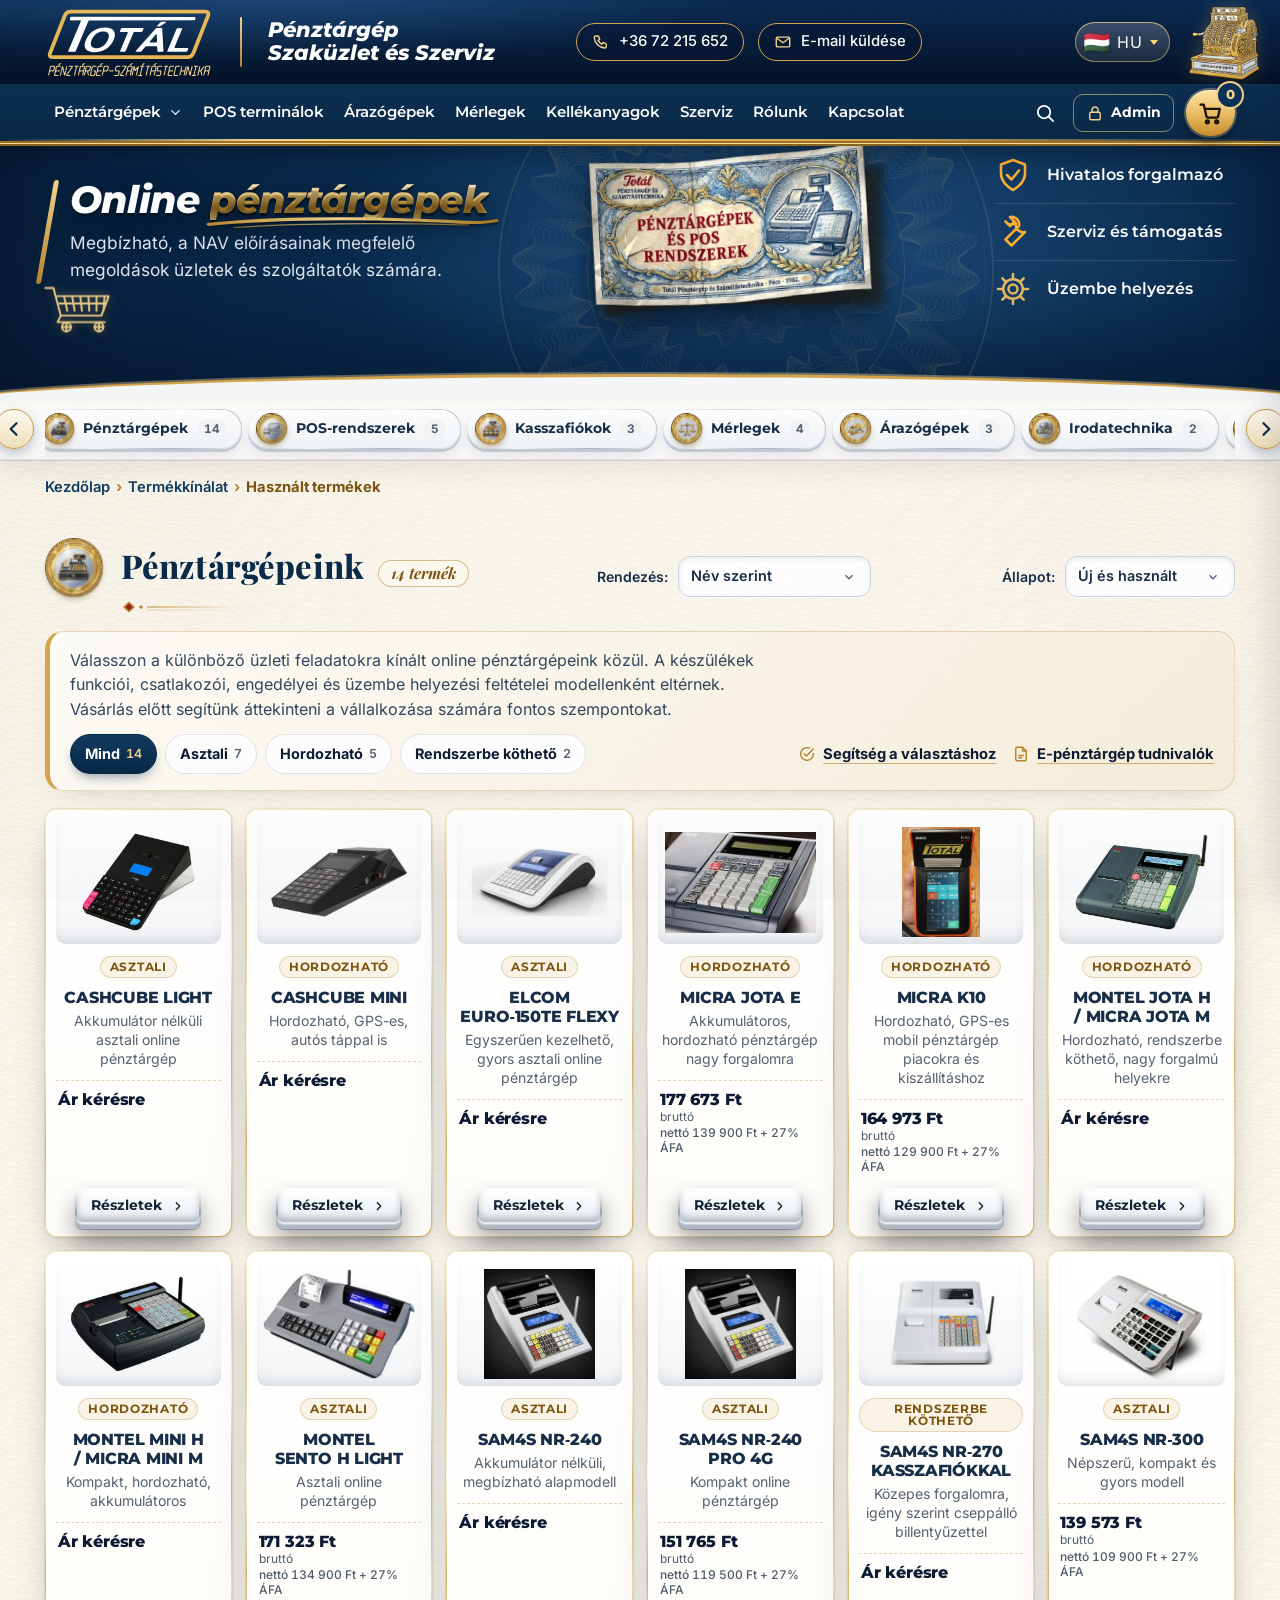
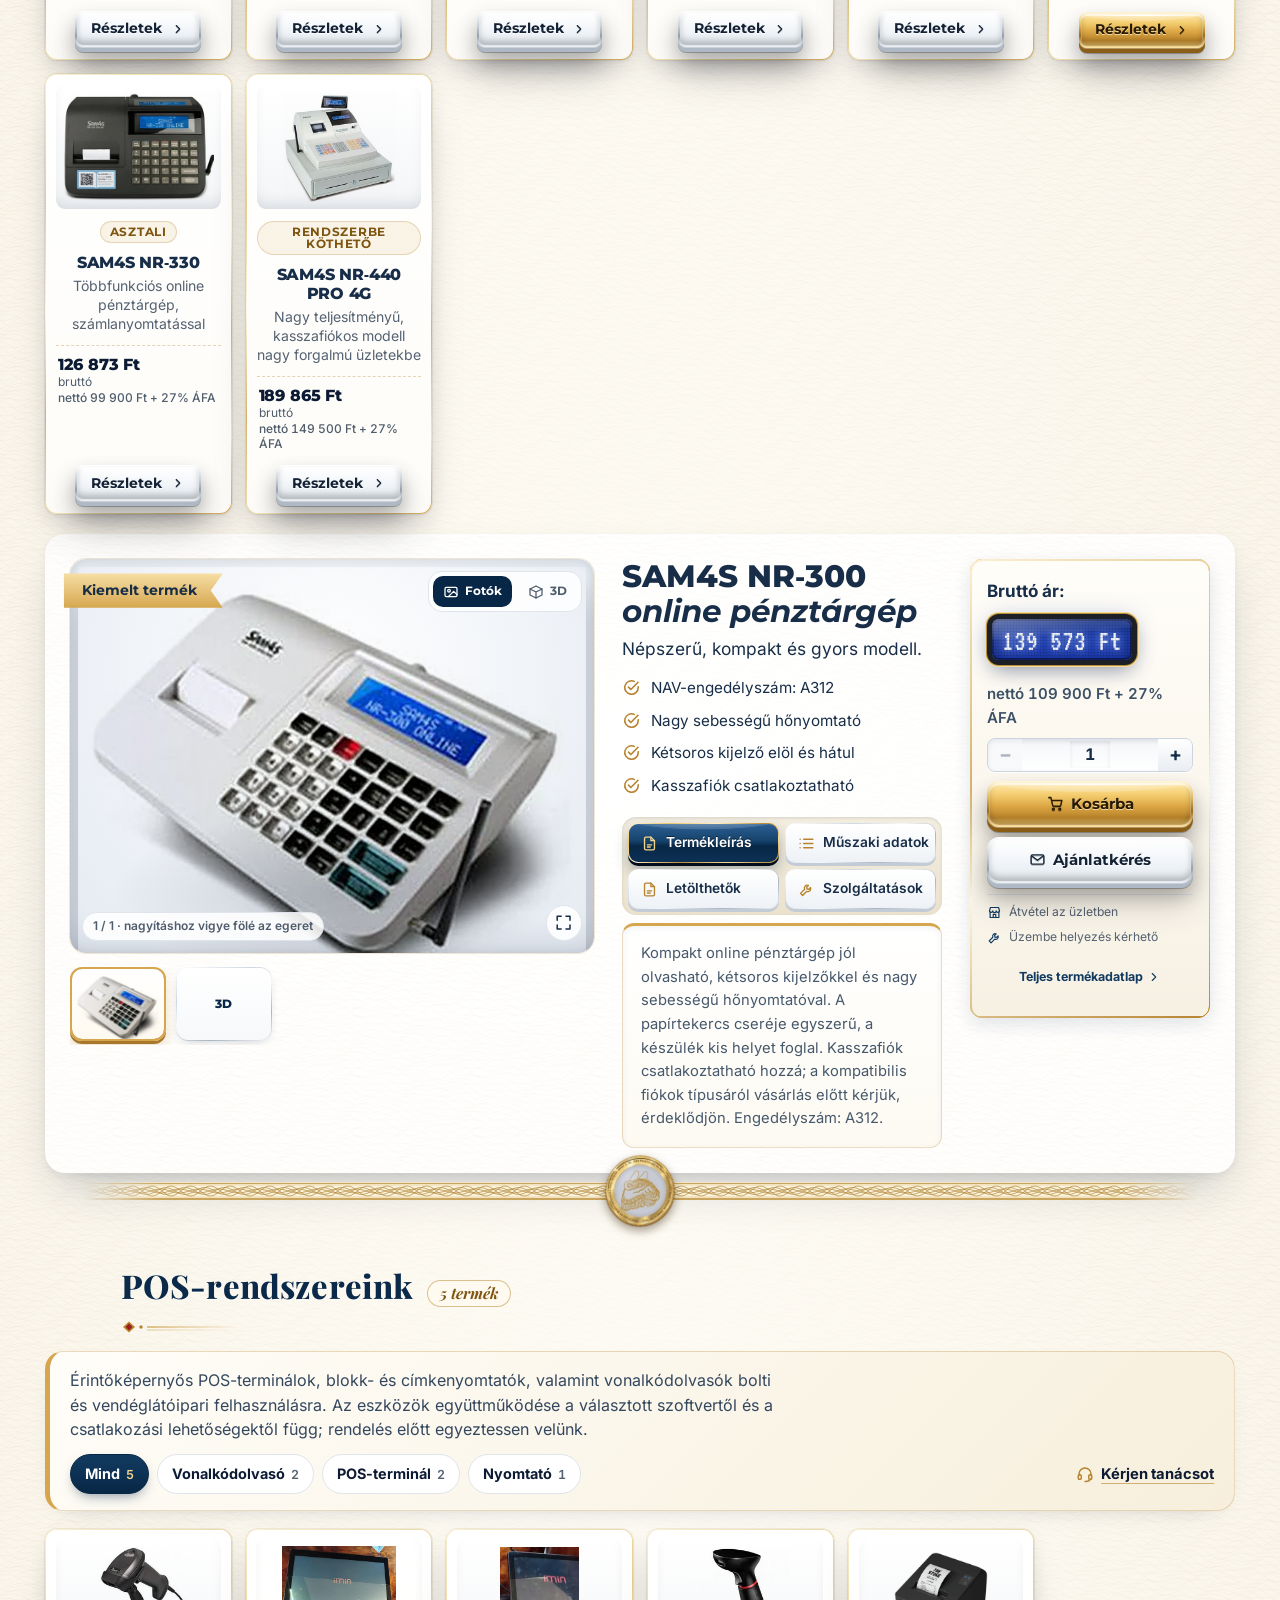
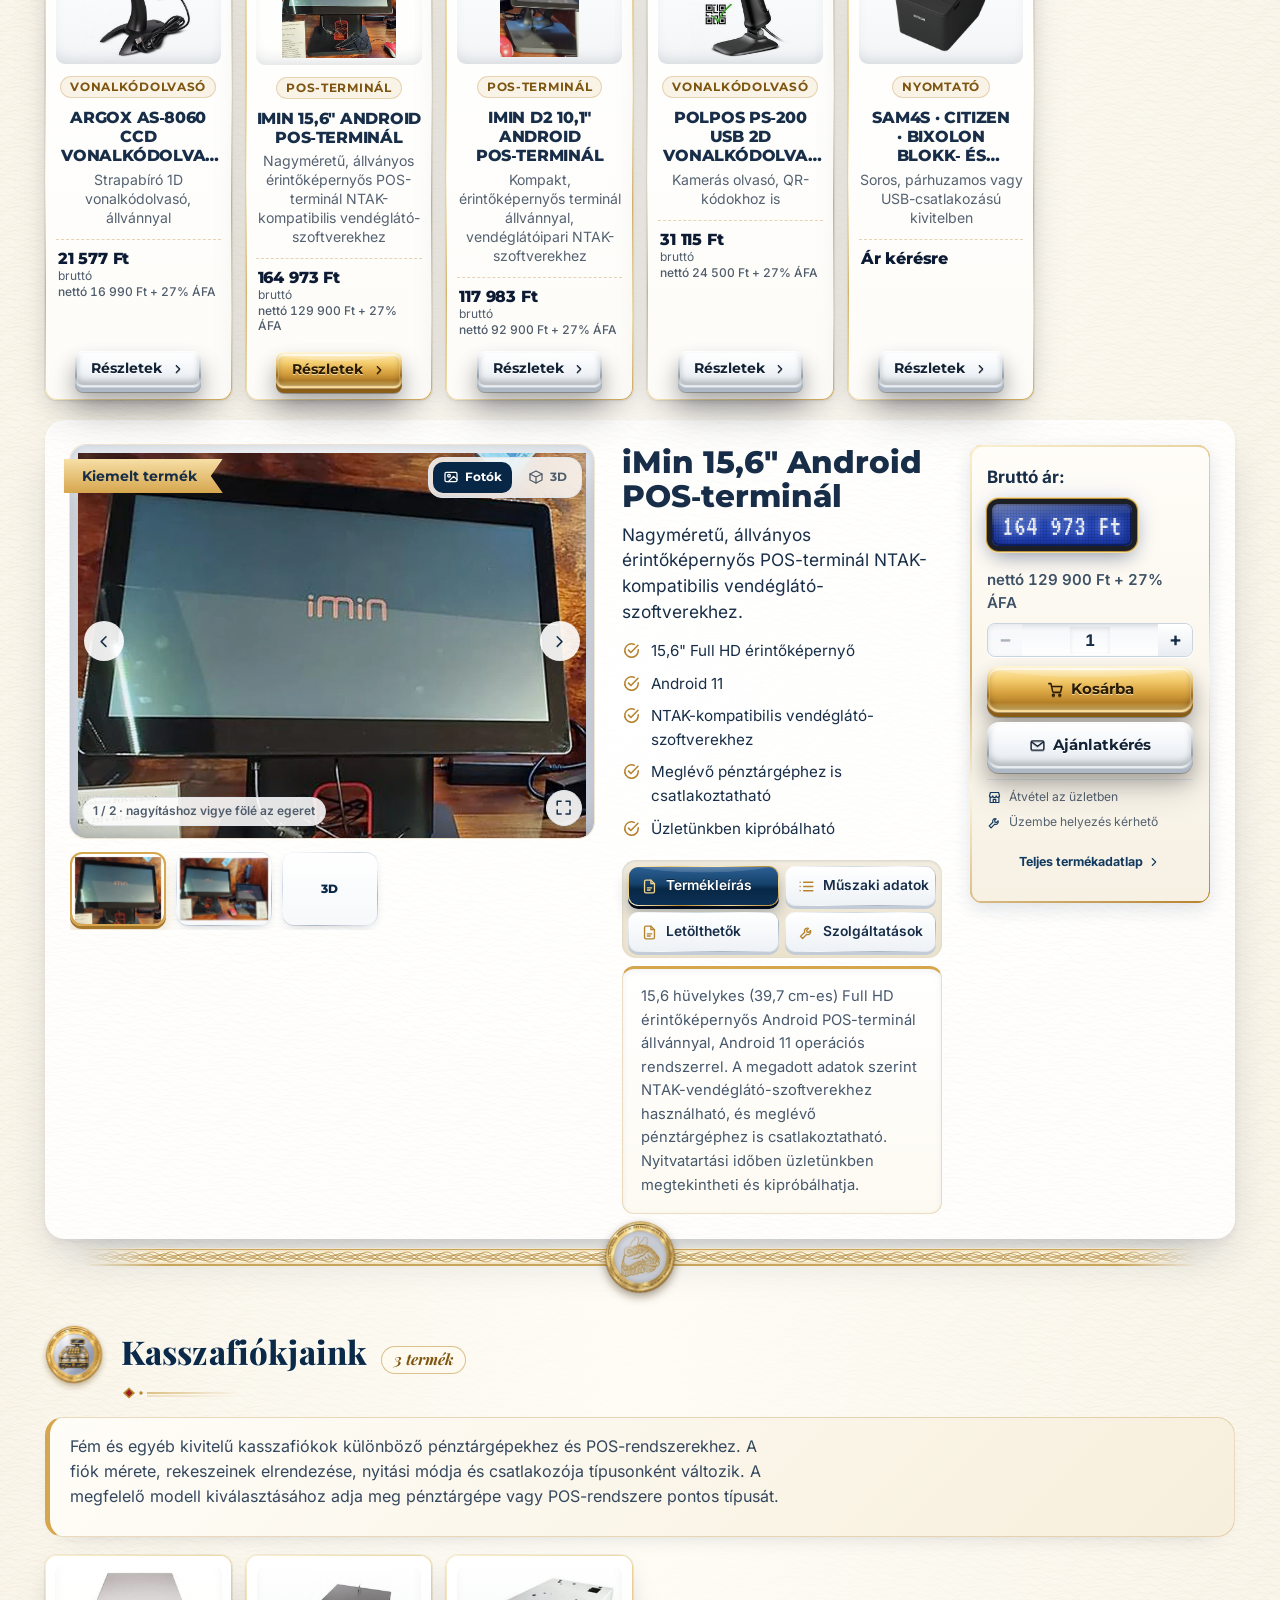
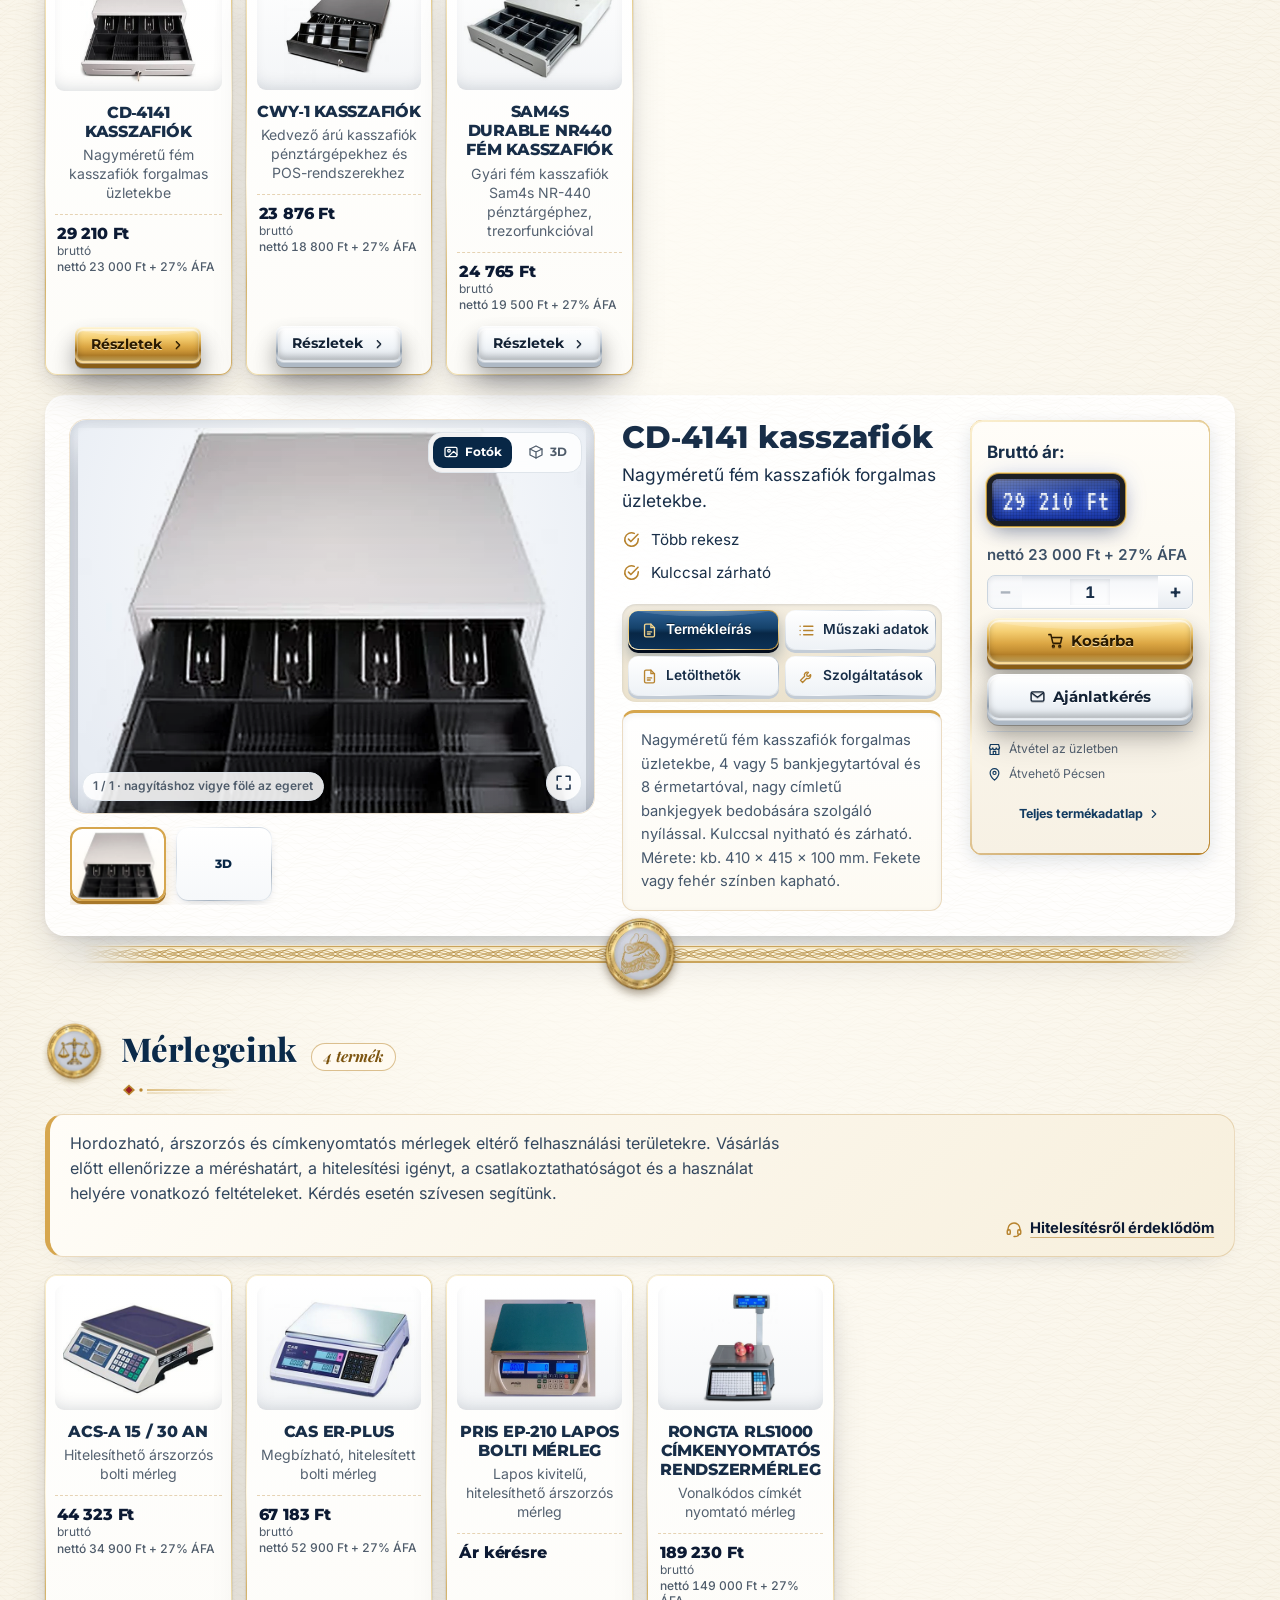
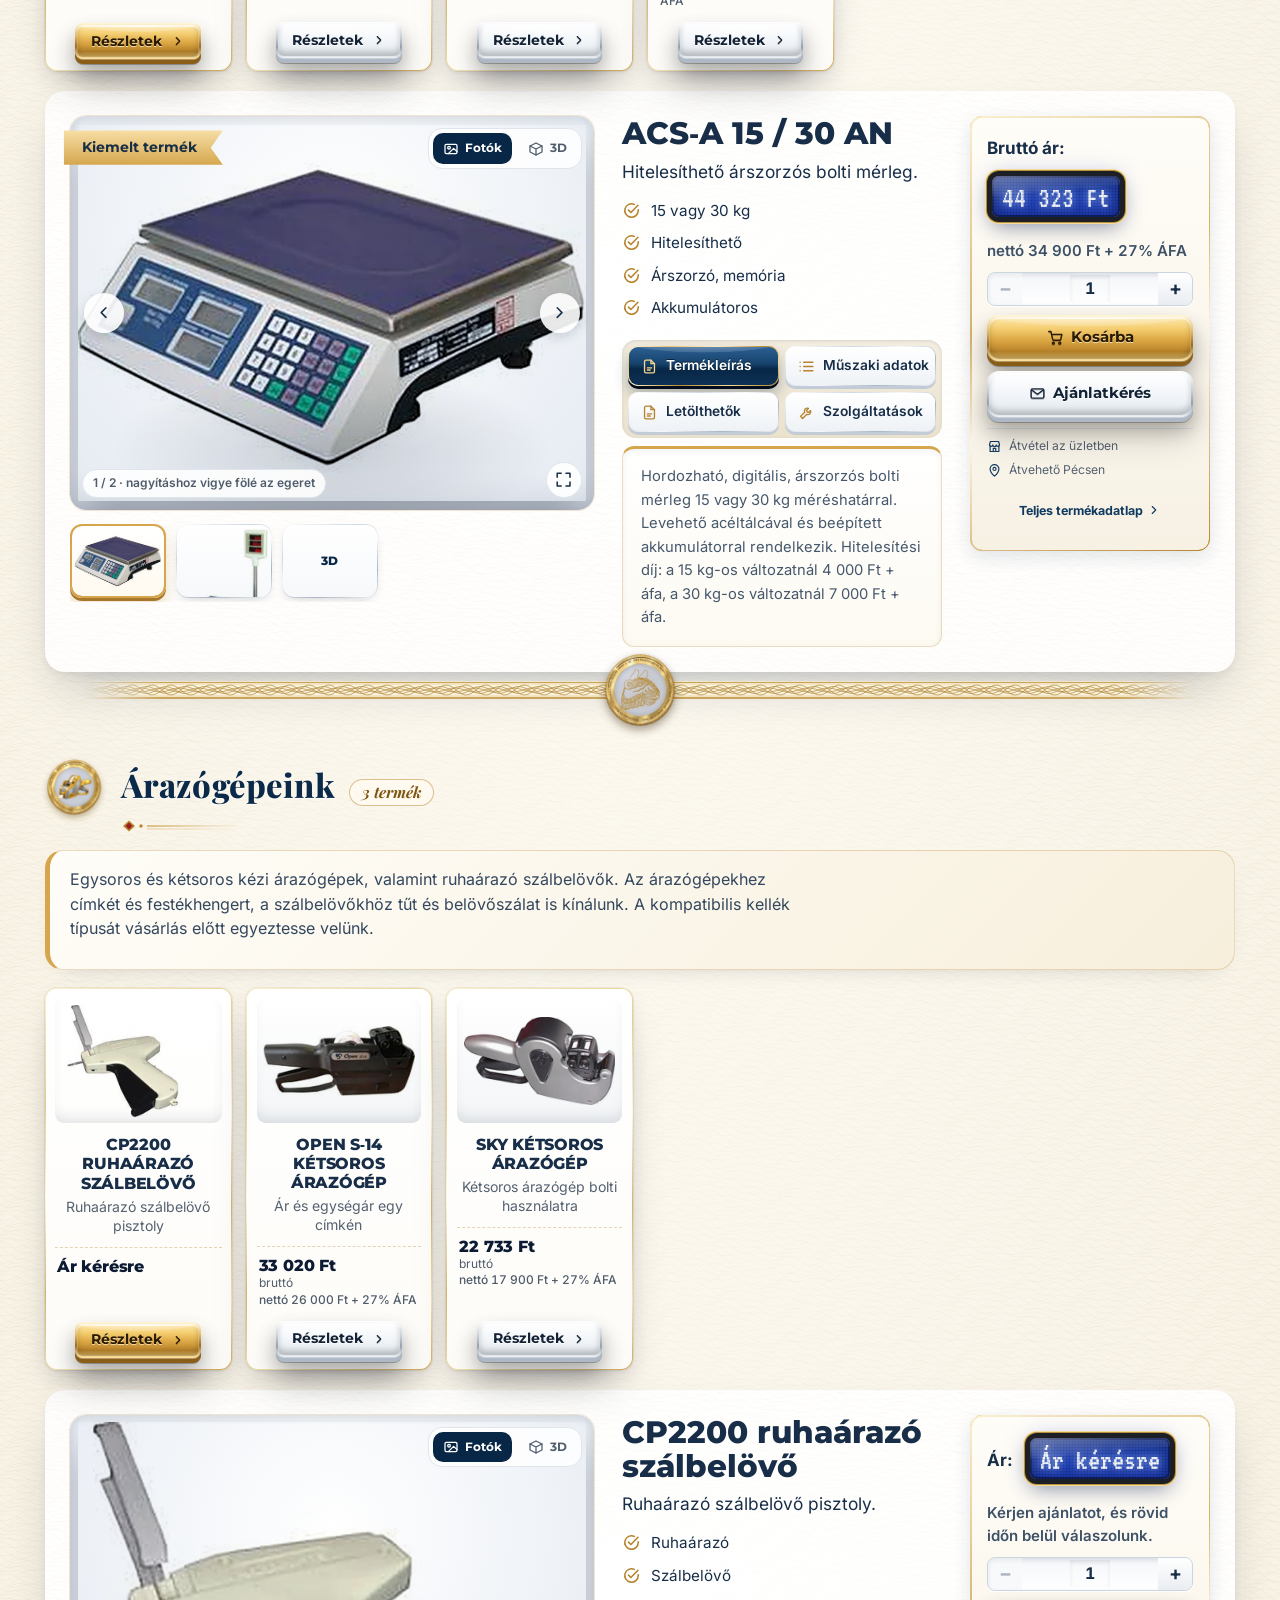
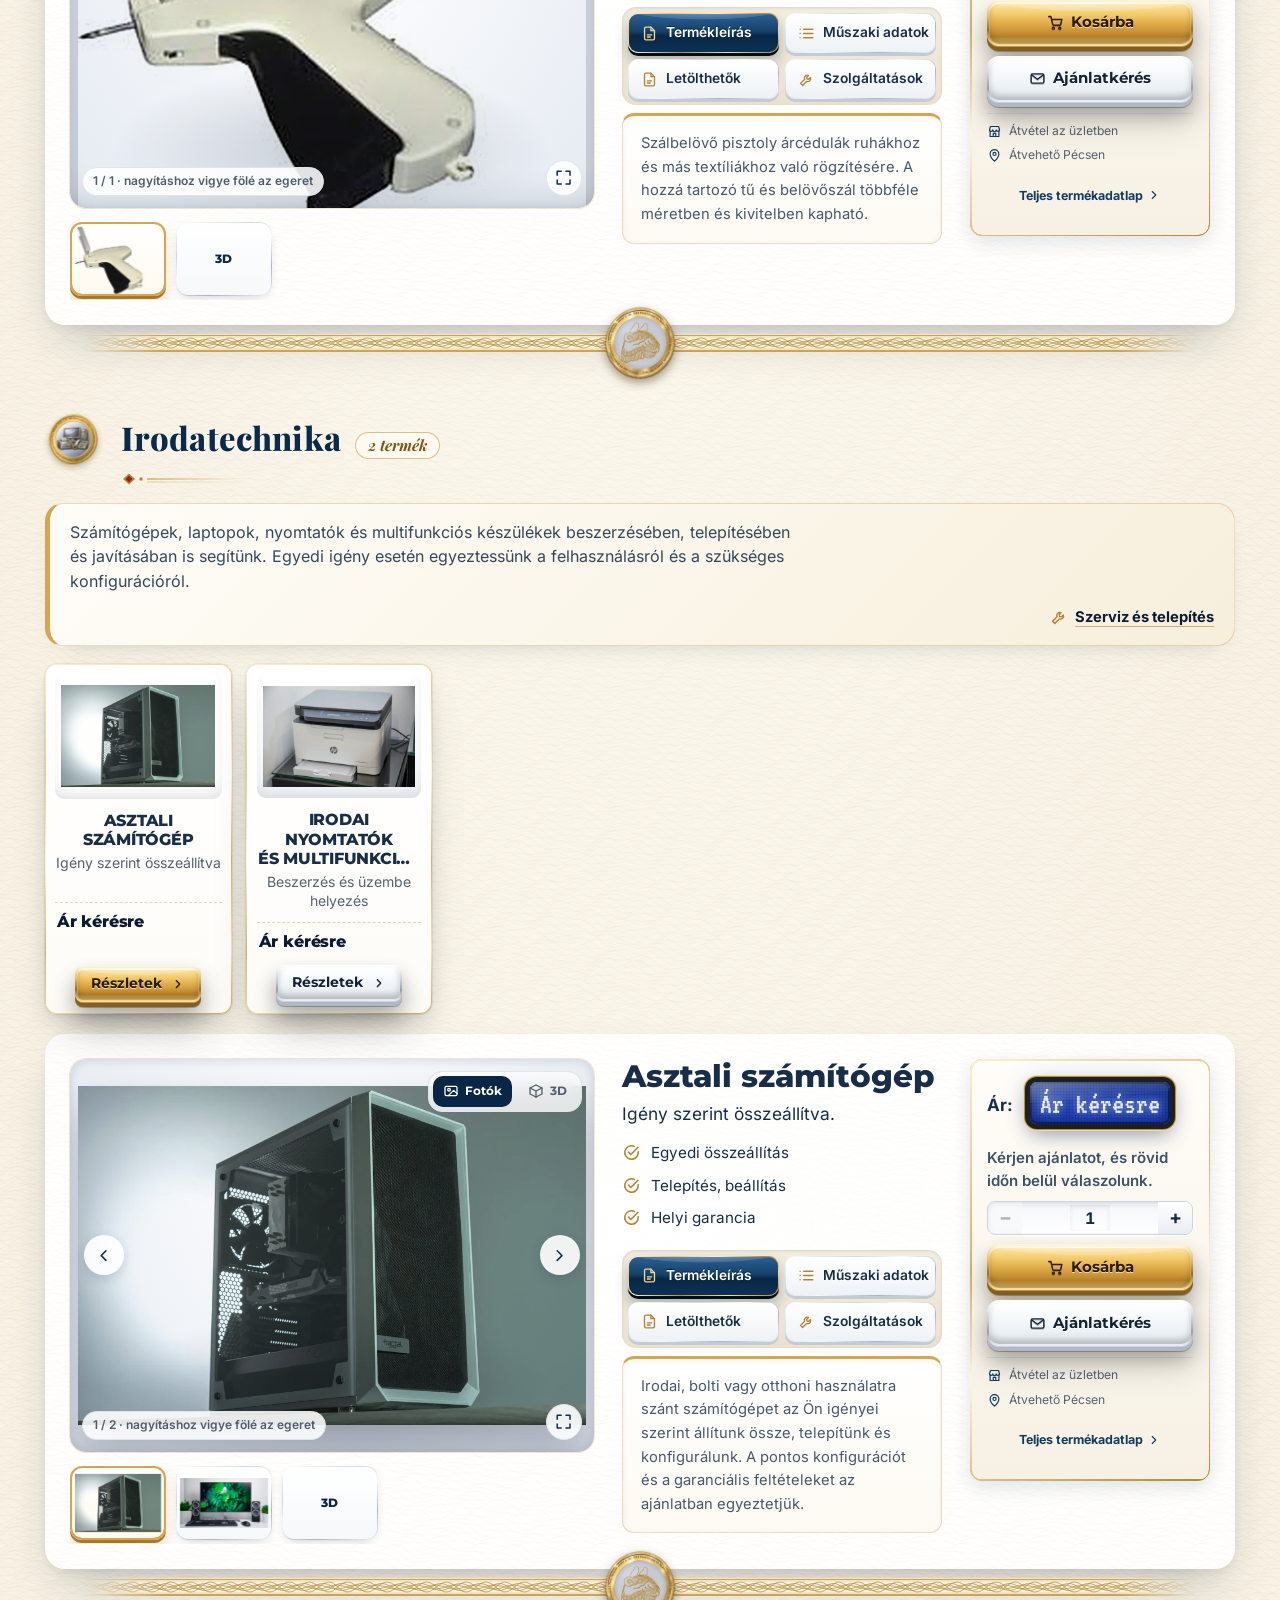
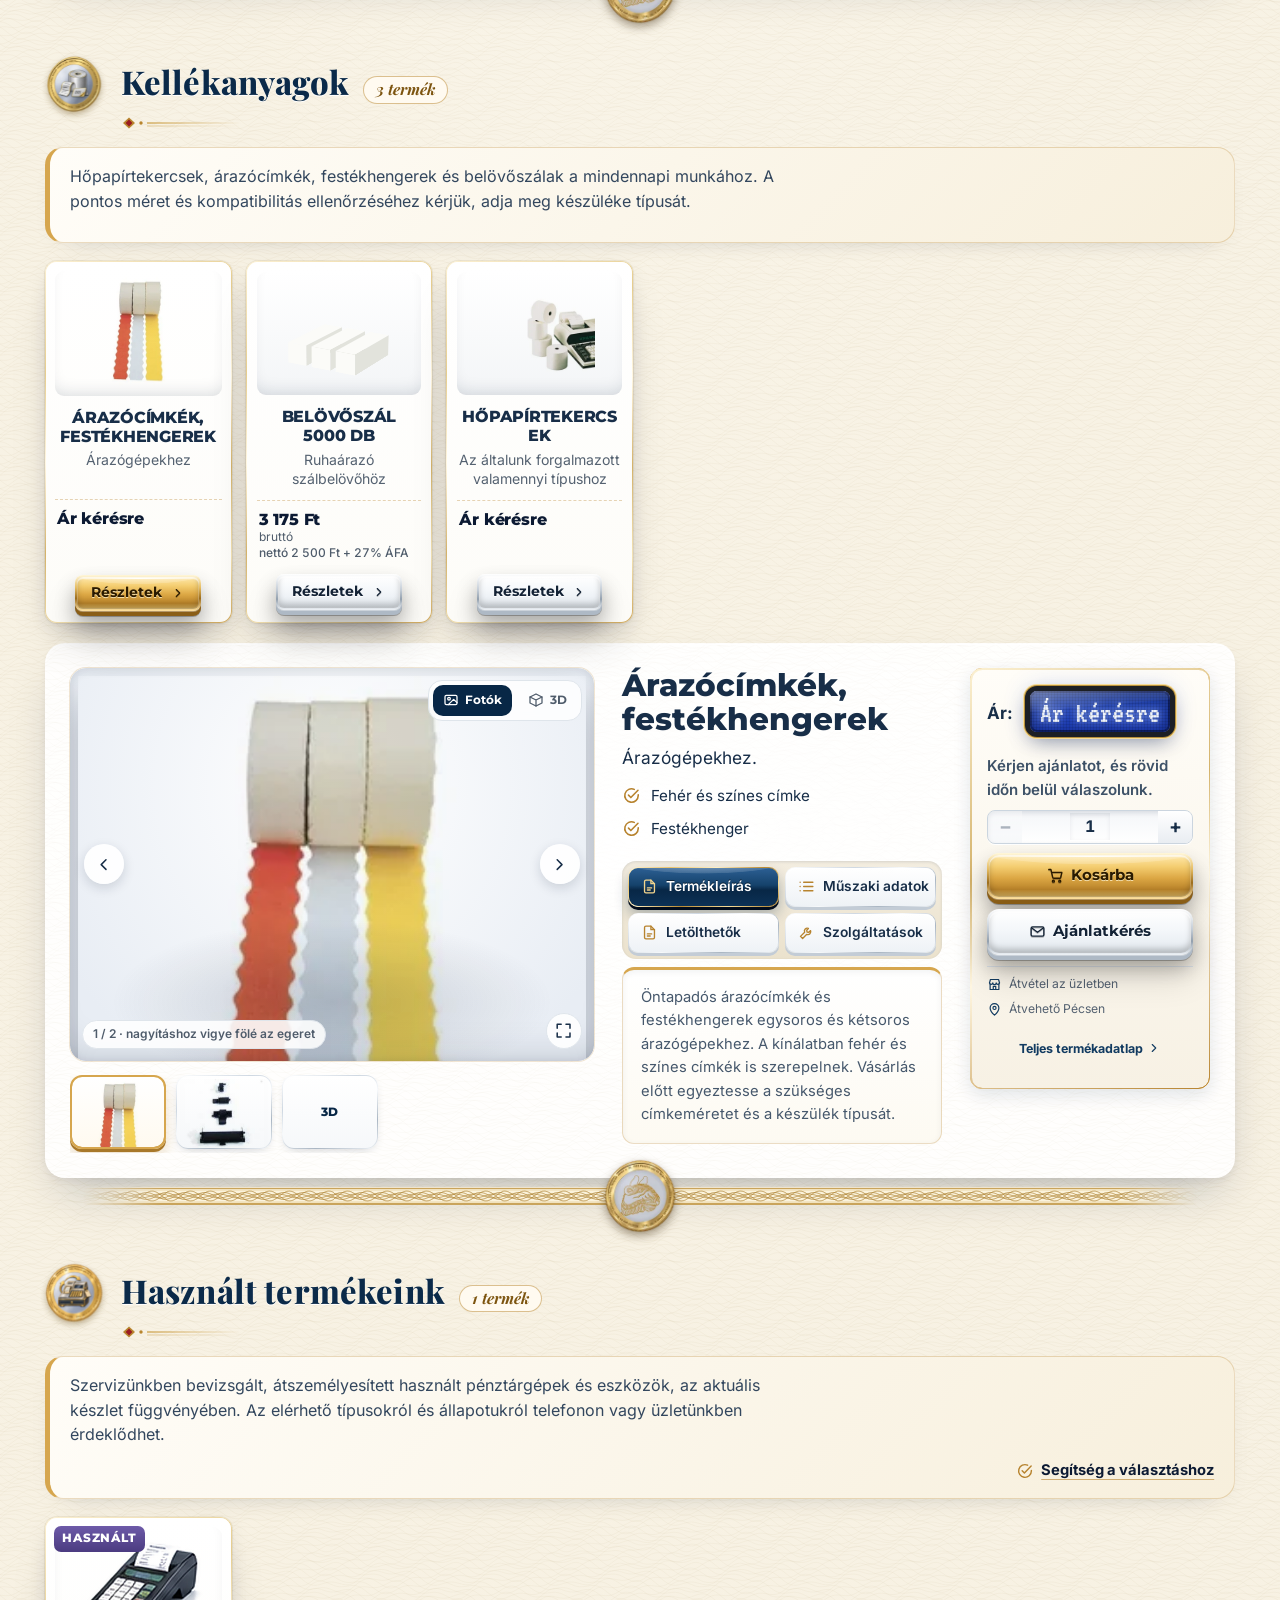
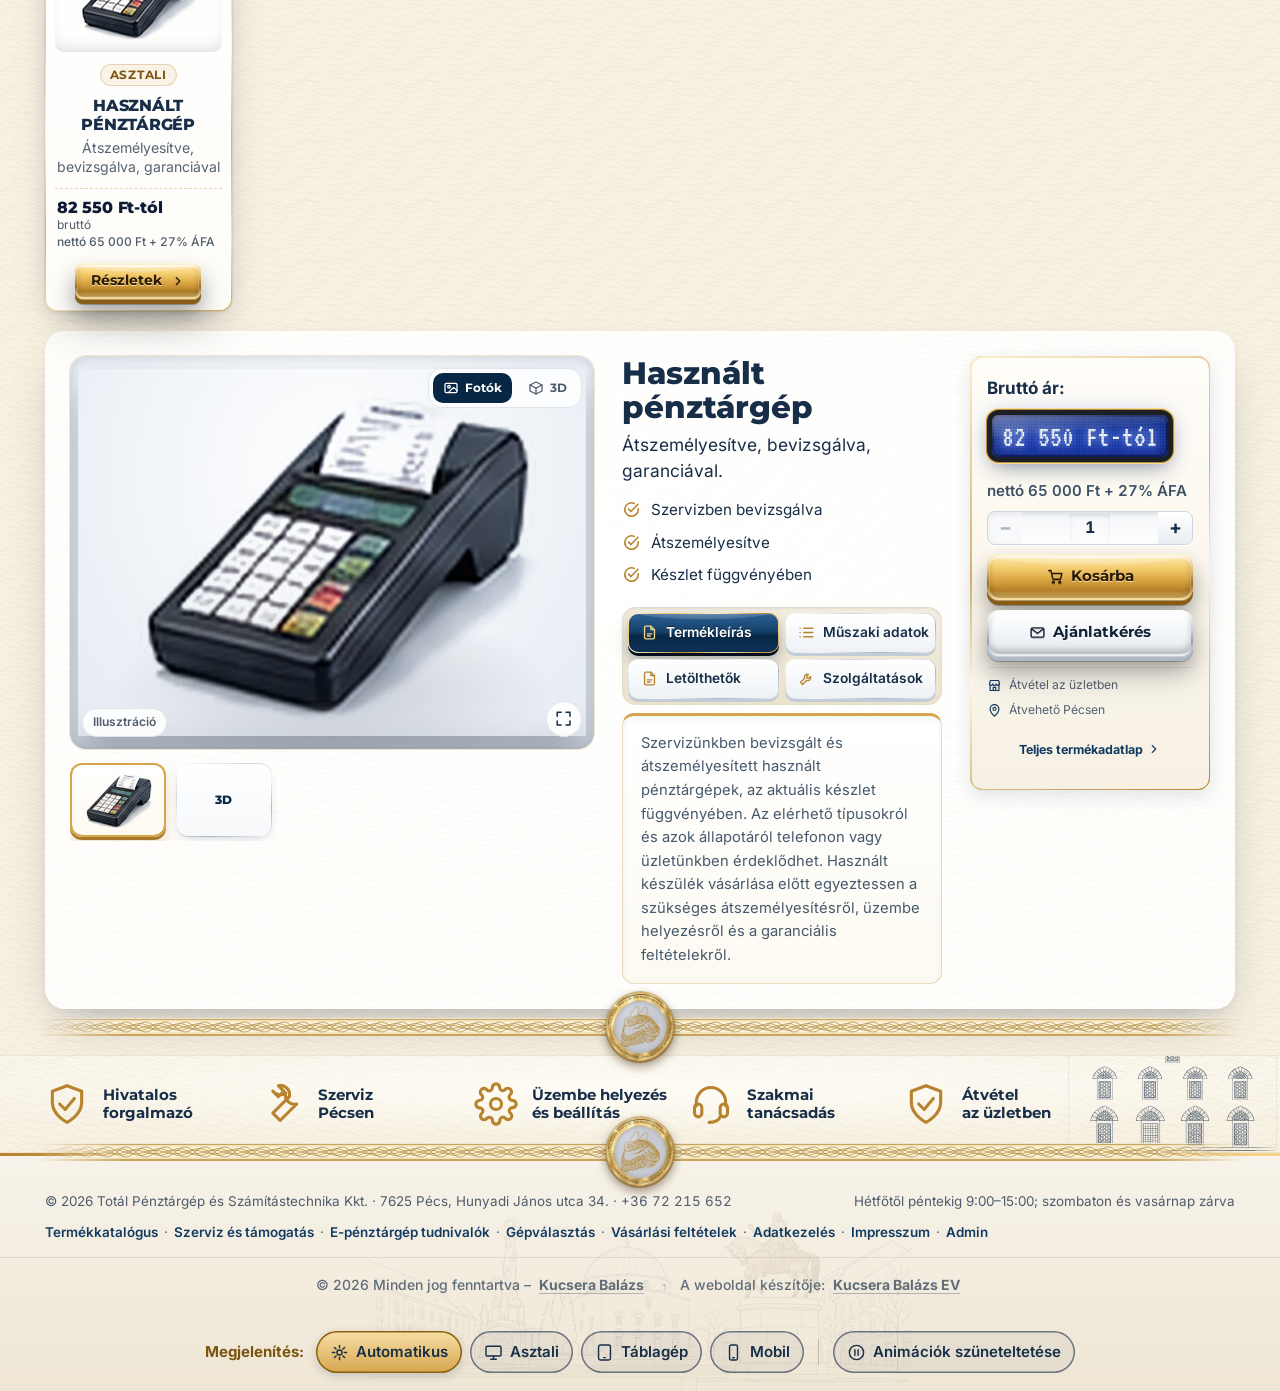
==== commit 3696ab7f: "Új asztali / kezdőképernyő ikon (Totál pénztárgép-ikon): apple-touch-icon, Kezelő app ikonok, favico" ====
--- a/webaruhaz/index.html
+++ b/webaruhaz/index.html
@@ -17,8 +17,8 @@
 <meta name="twitter:card" content="summary_large_image">
 <script type="application/ld+json">{"@context":"https://schema.org","@graph":[{"@type":"WebPage","@id":"https://penztar-gep.hu/webaruhaz/#oldal","url":"https://penztar-gep.hu/webaruhaz/","name":"Pénztárgép webáruház Pécs – Totál","inLanguage":"hu-HU","isPartOf":{"@id":"https://penztar-gep.hu/#web"},"about":{"@id":"https://penztar-gep.hu/#uzlet"},"breadcrumb":{"@type":"BreadcrumbList","itemListElement":[{"@type":"ListItem","position":1,"name":"Kezdőlap","item":"https://penztar-gep.hu/"},{"@type":"ListItem","position":2,"name":"Webáruház","item":"https://penztar-gep.hu/webaruhaz/"}]}},{"@type":["Store","ElectronicsStore"],"@id":"https://penztar-gep.hu/#uzlet","name":"Totál Pénztárgép és Számítástechnika","url":"https://penztar-gep.hu/","telephone":"+36 72 215 652","image":"https://penztar-gep.hu/assets/uzlet-homlokzat.webp","priceRange":"$$","address":{"@type":"PostalAddress","streetAddress":"Hunyadi János utca 34.","postalCode":"7625","addressLocality":"Pécs","addressRegion":"Baranya","addressCountry":"HU"}}]}</script>
 <meta name="claude:viewport-fit-sides" content="cover">
-<link rel="apple-touch-icon" href="kezelo-180.png">
-<link rel="icon" type="image/png" href="../assets/favicon-64.png">
+<link rel="apple-touch-icon" href="kezelo-180.png?v=20261105ik">
+<link rel="icon" type="image/png" href="../assets/favicon-64.png?v=20261105ik">
 <meta name="apple-mobile-web-app-title" content="Totál Kezelő">
 <meta name="apple-mobile-web-app-capable" content="yes">
 <meta name="mobile-web-app-capable" content="yes">
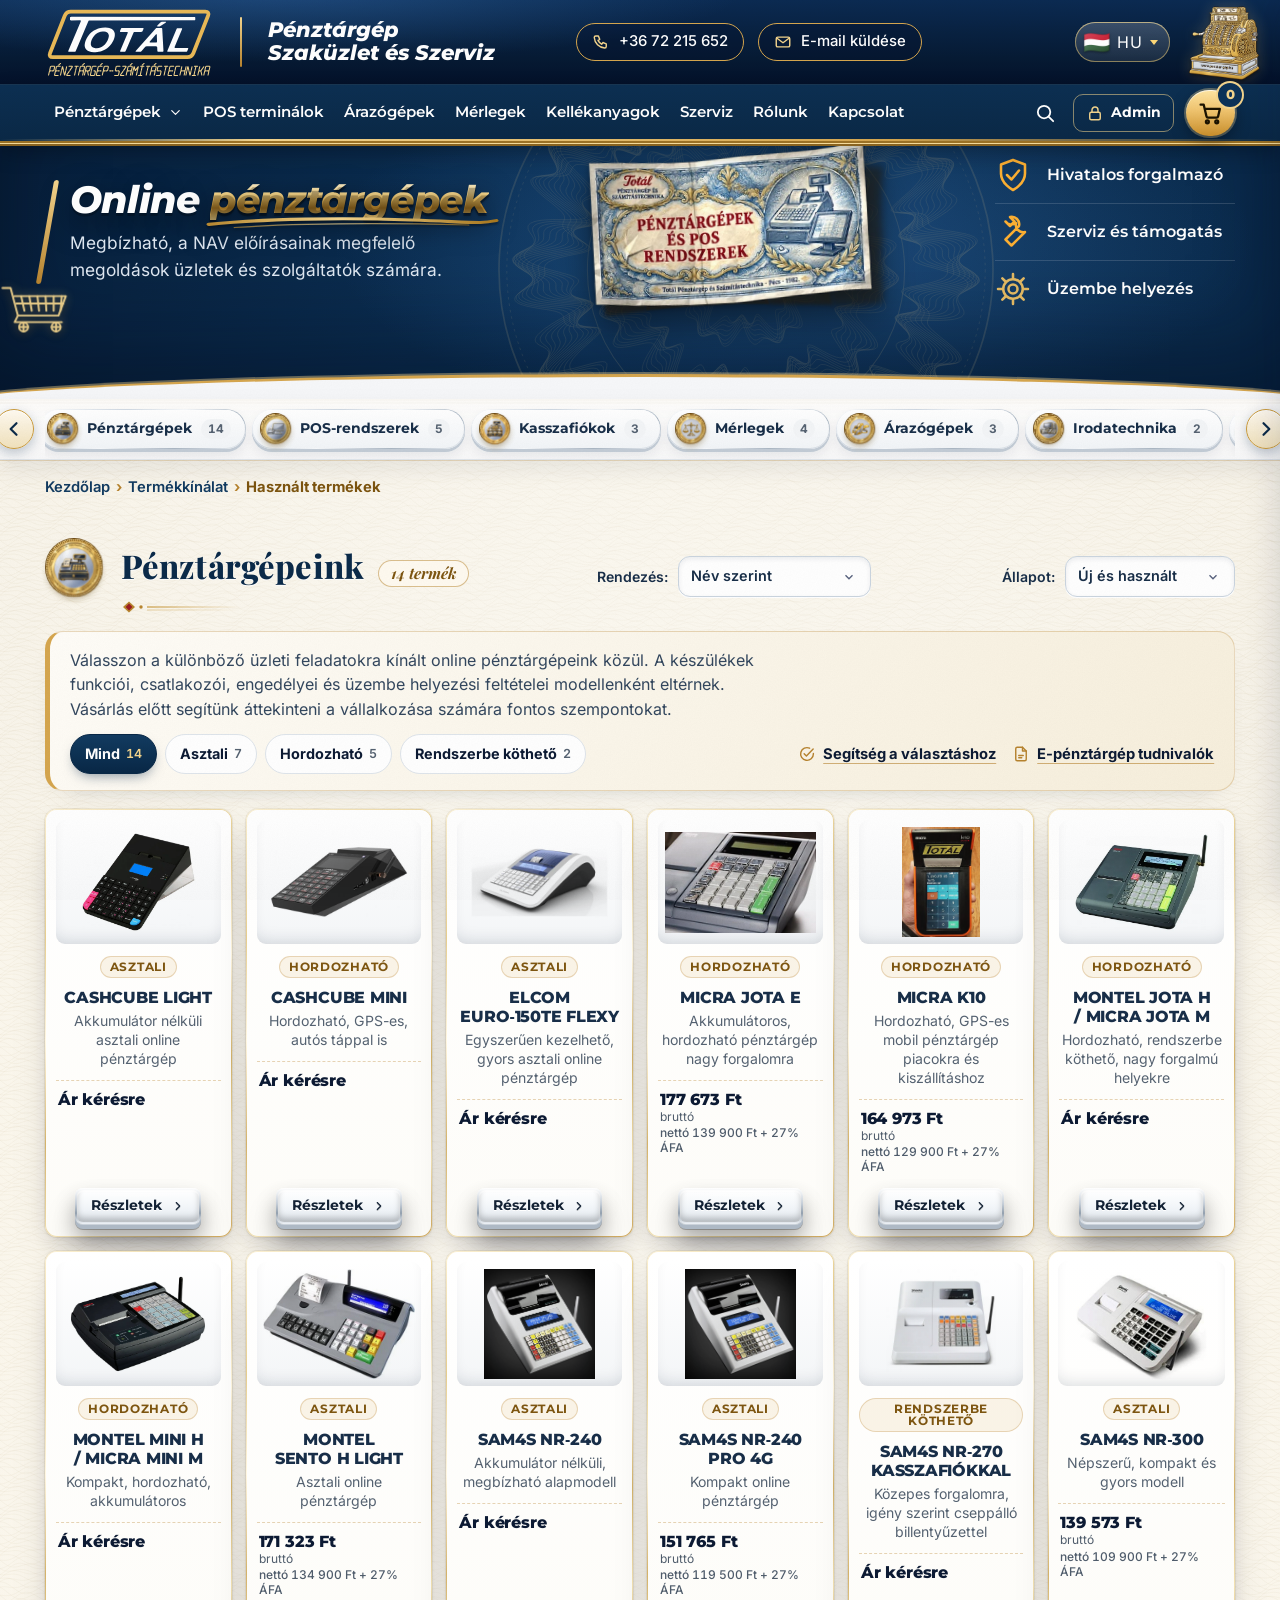
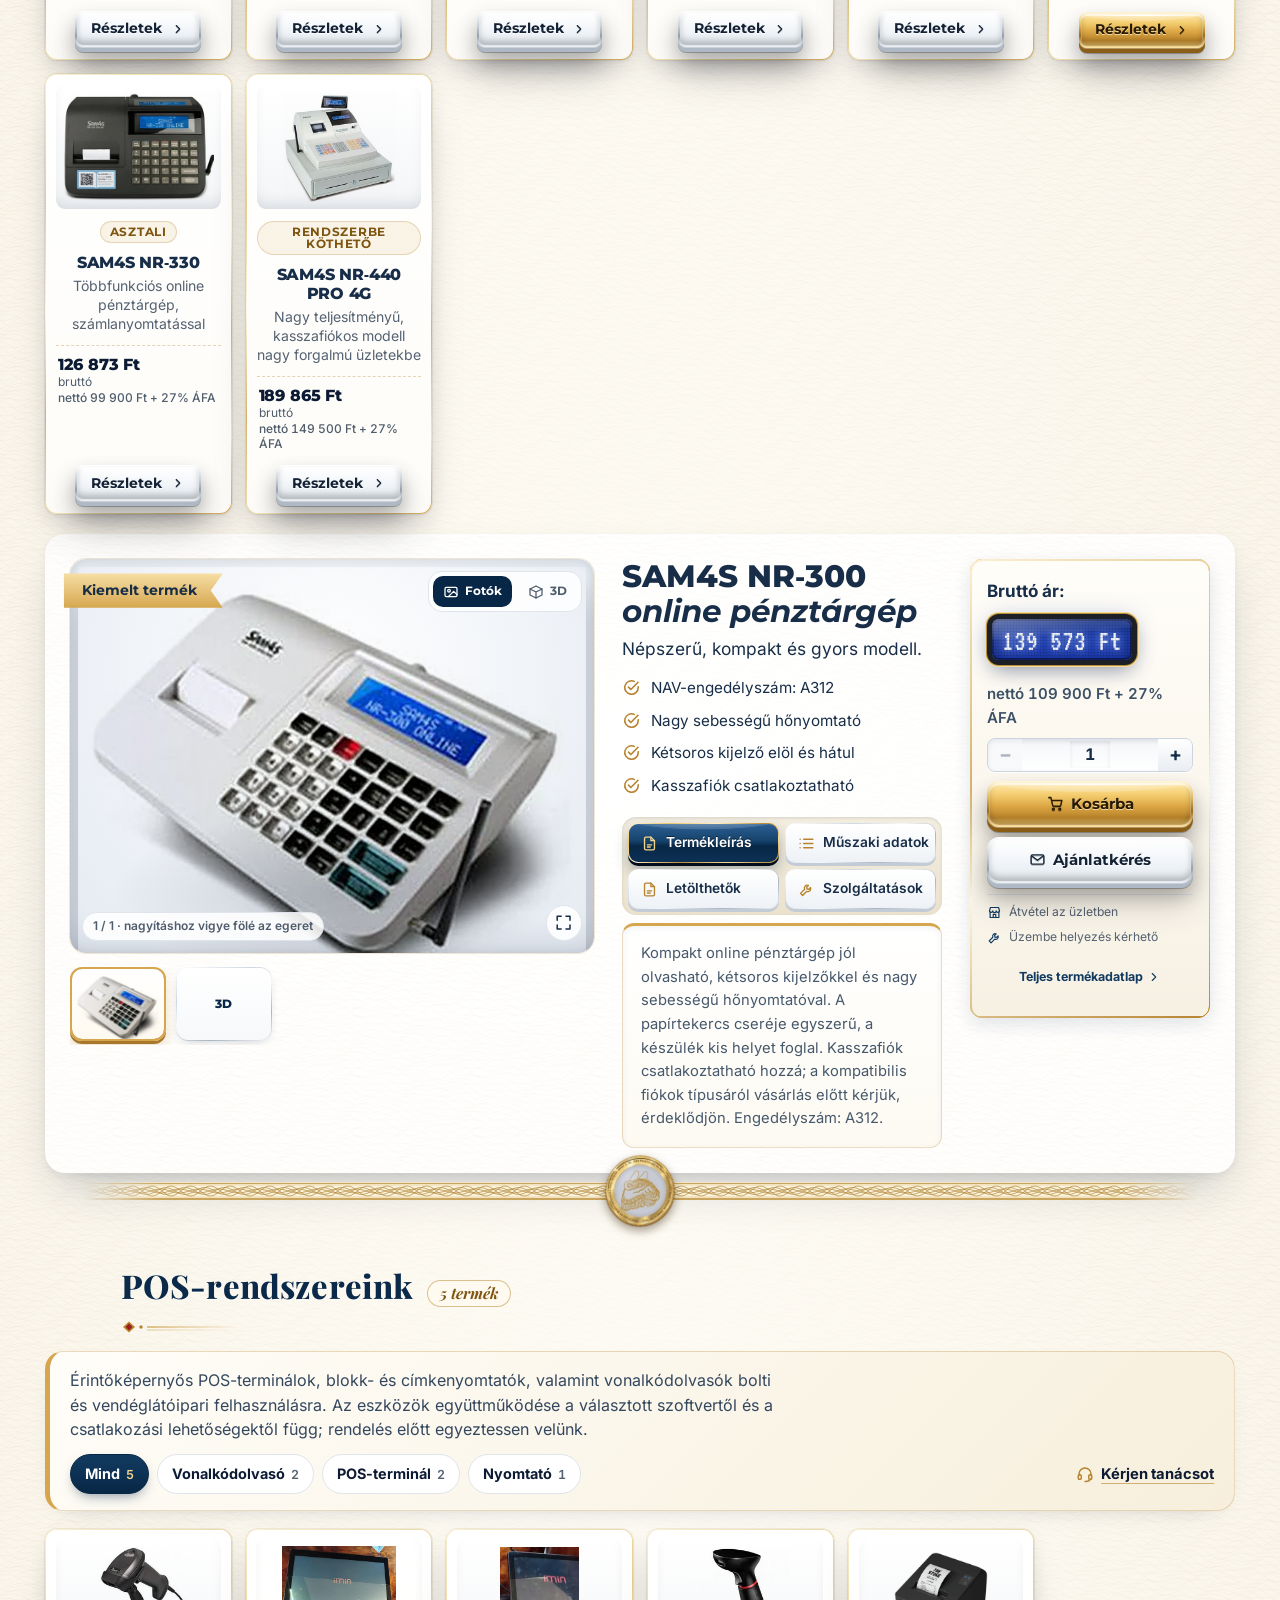
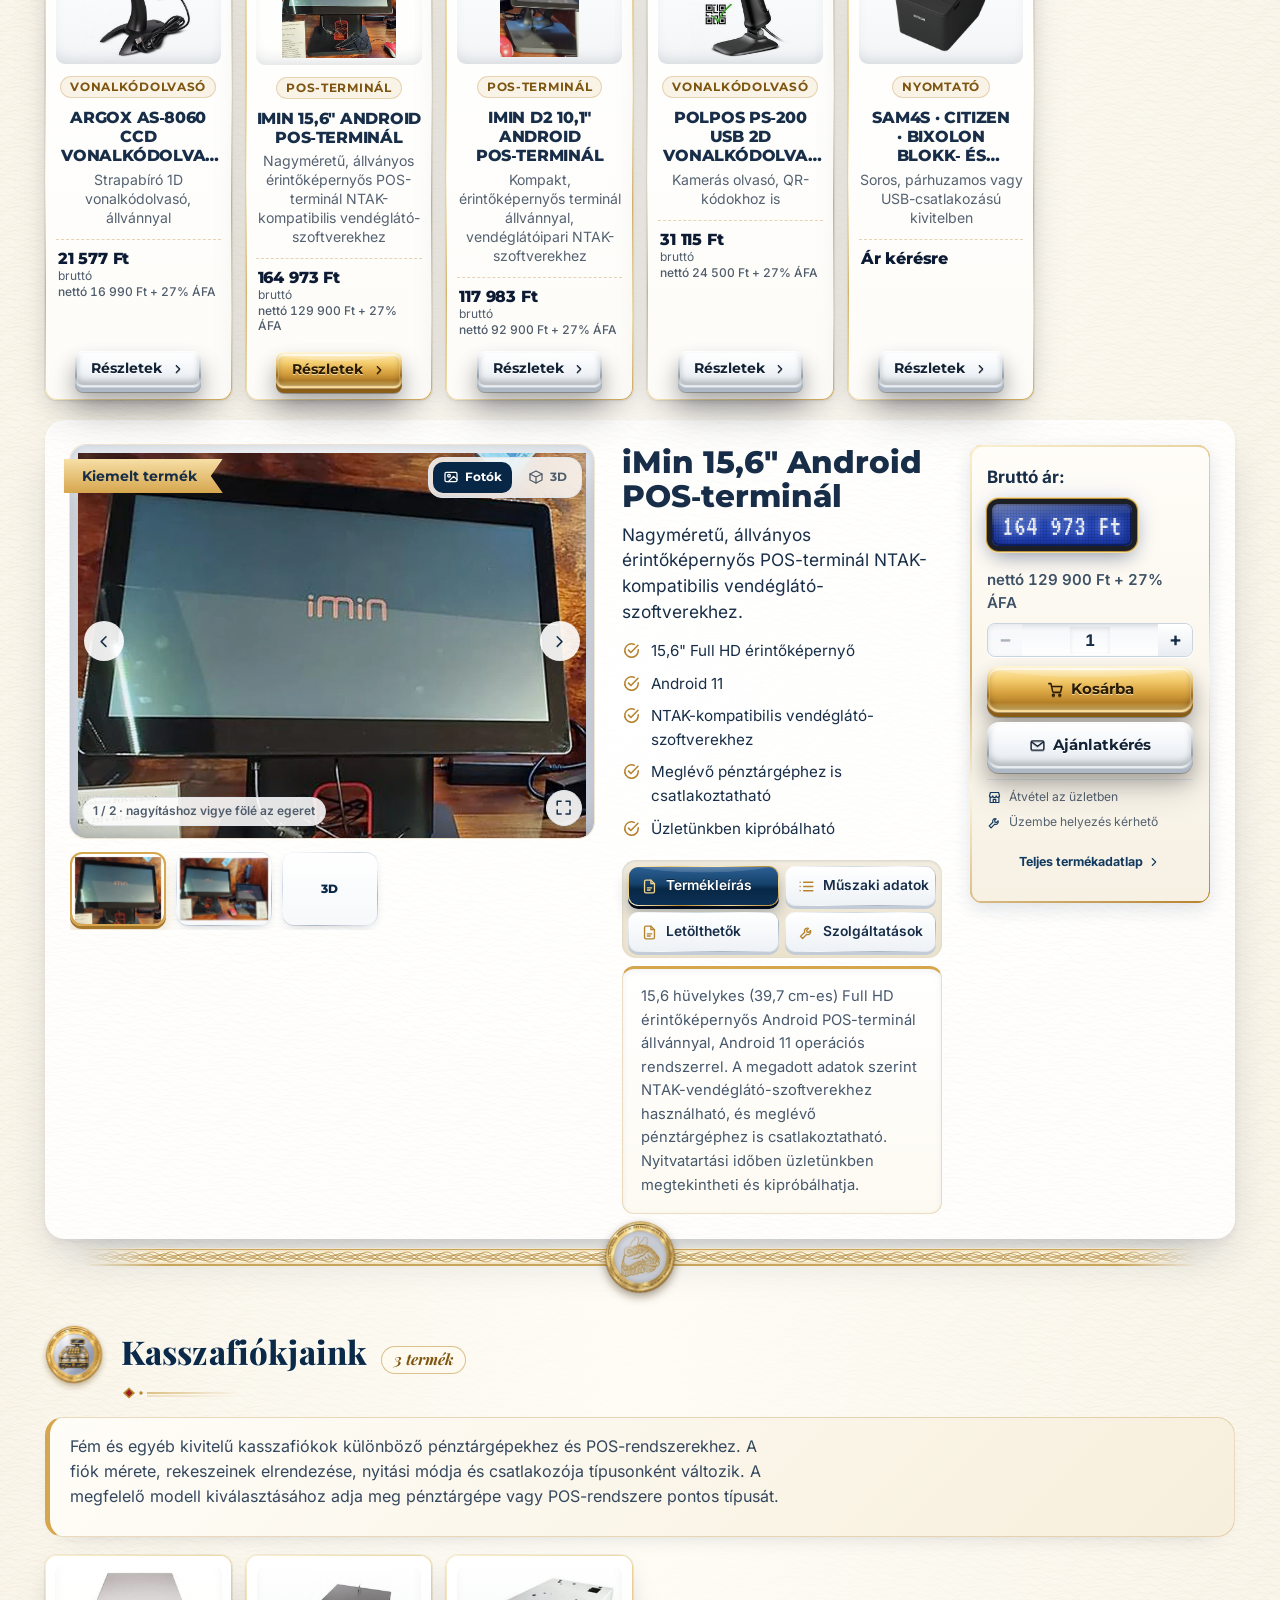
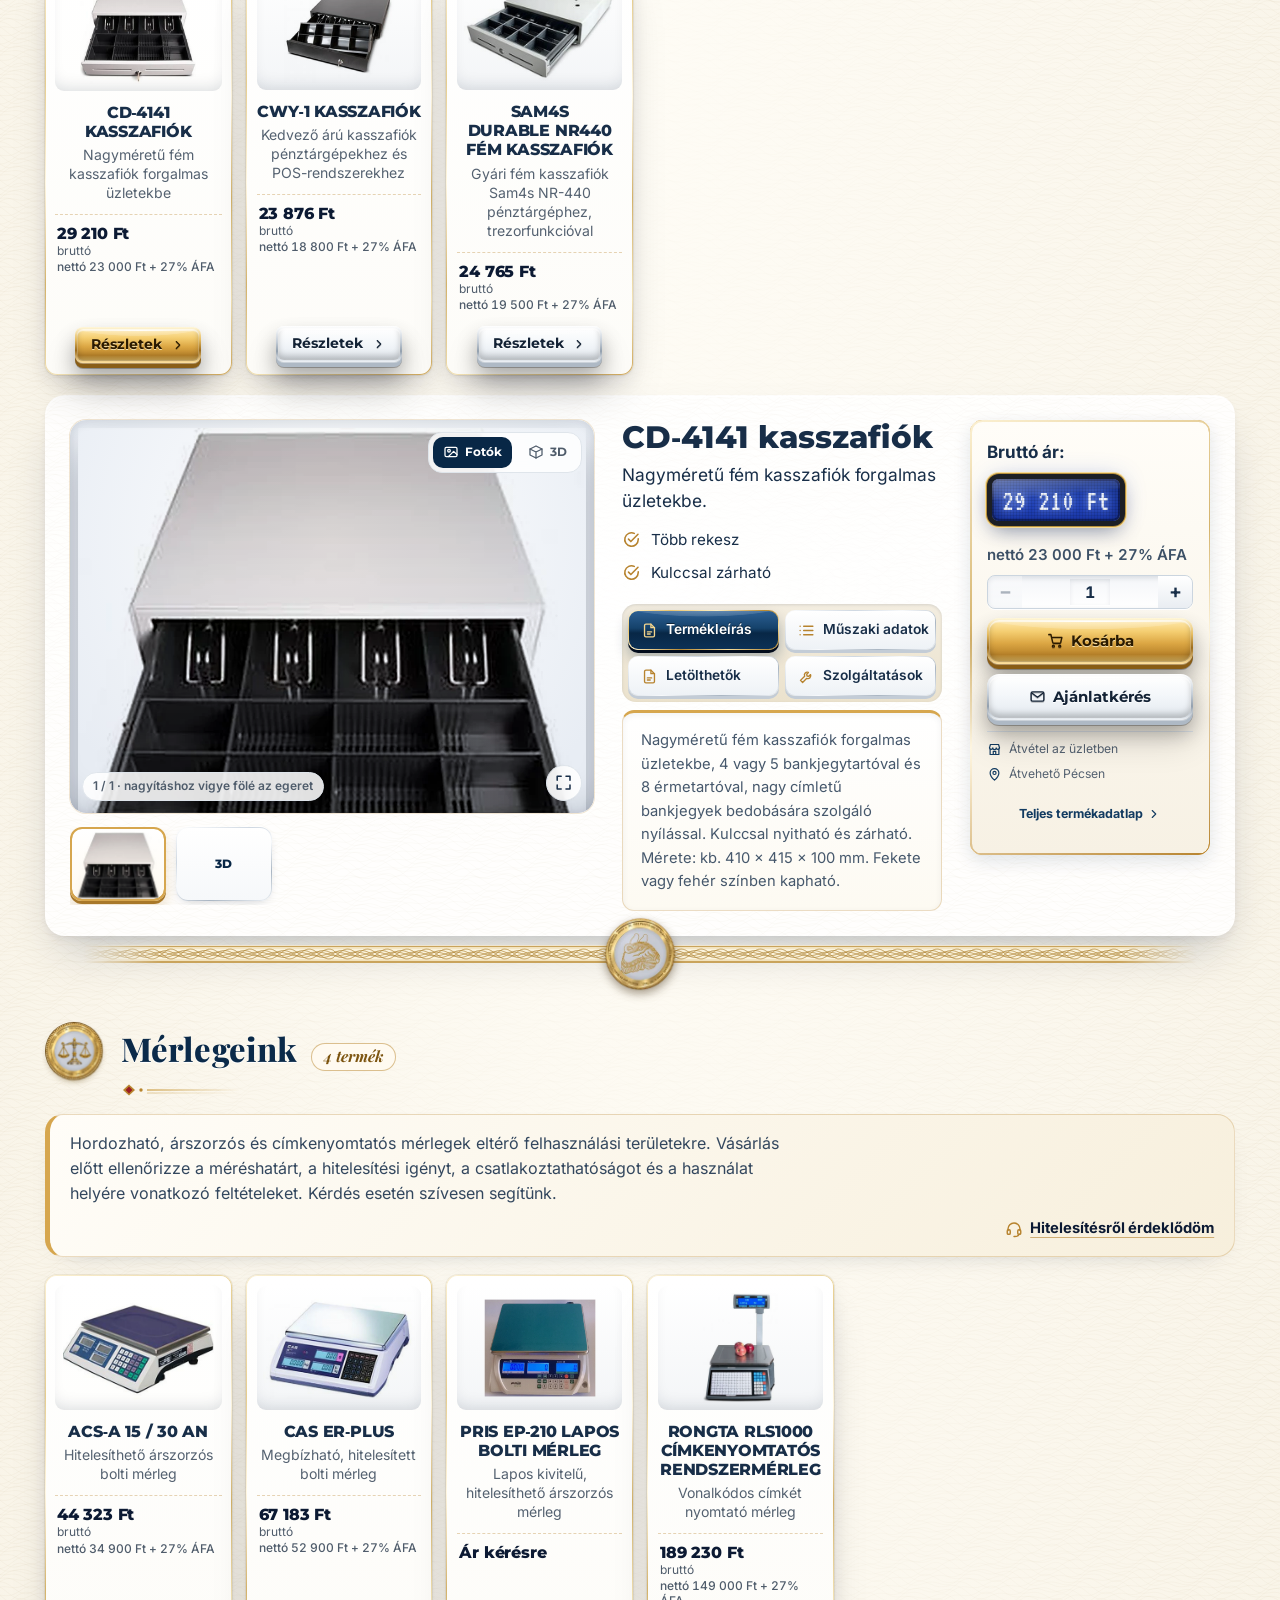
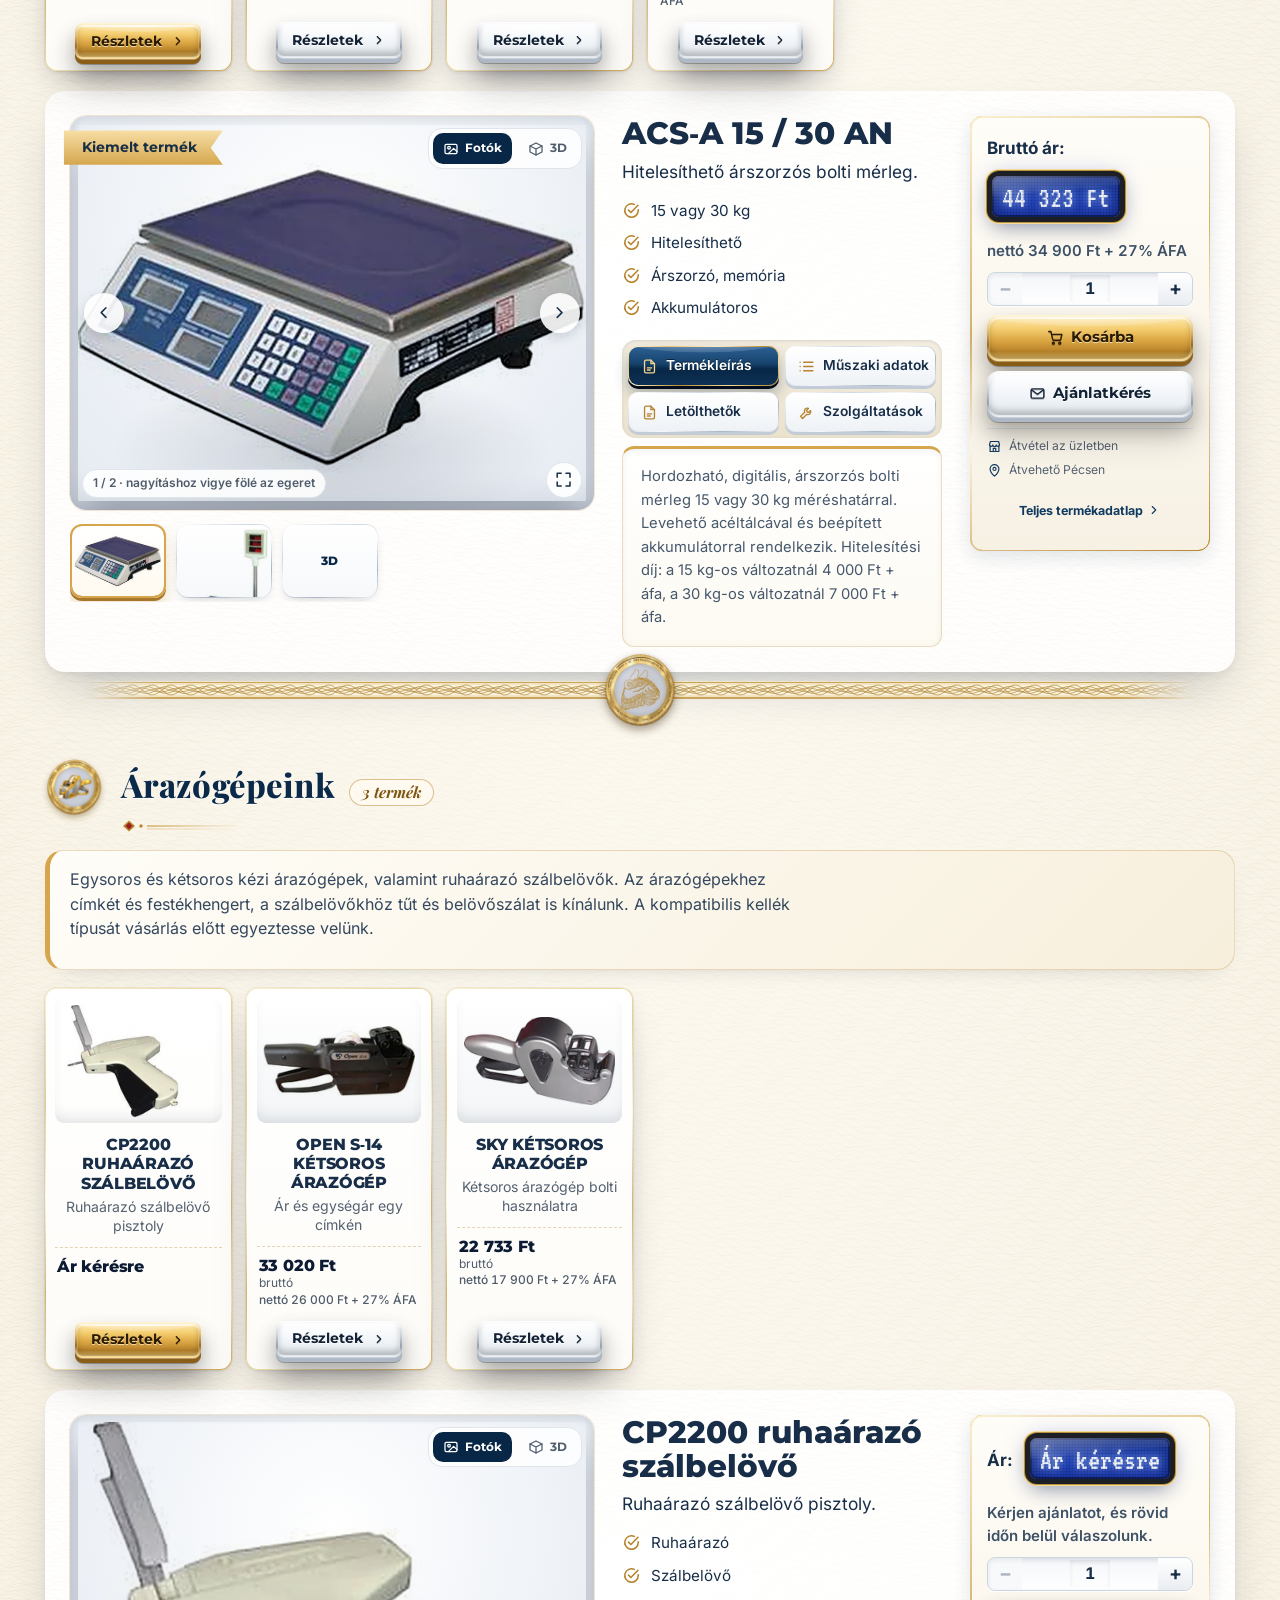
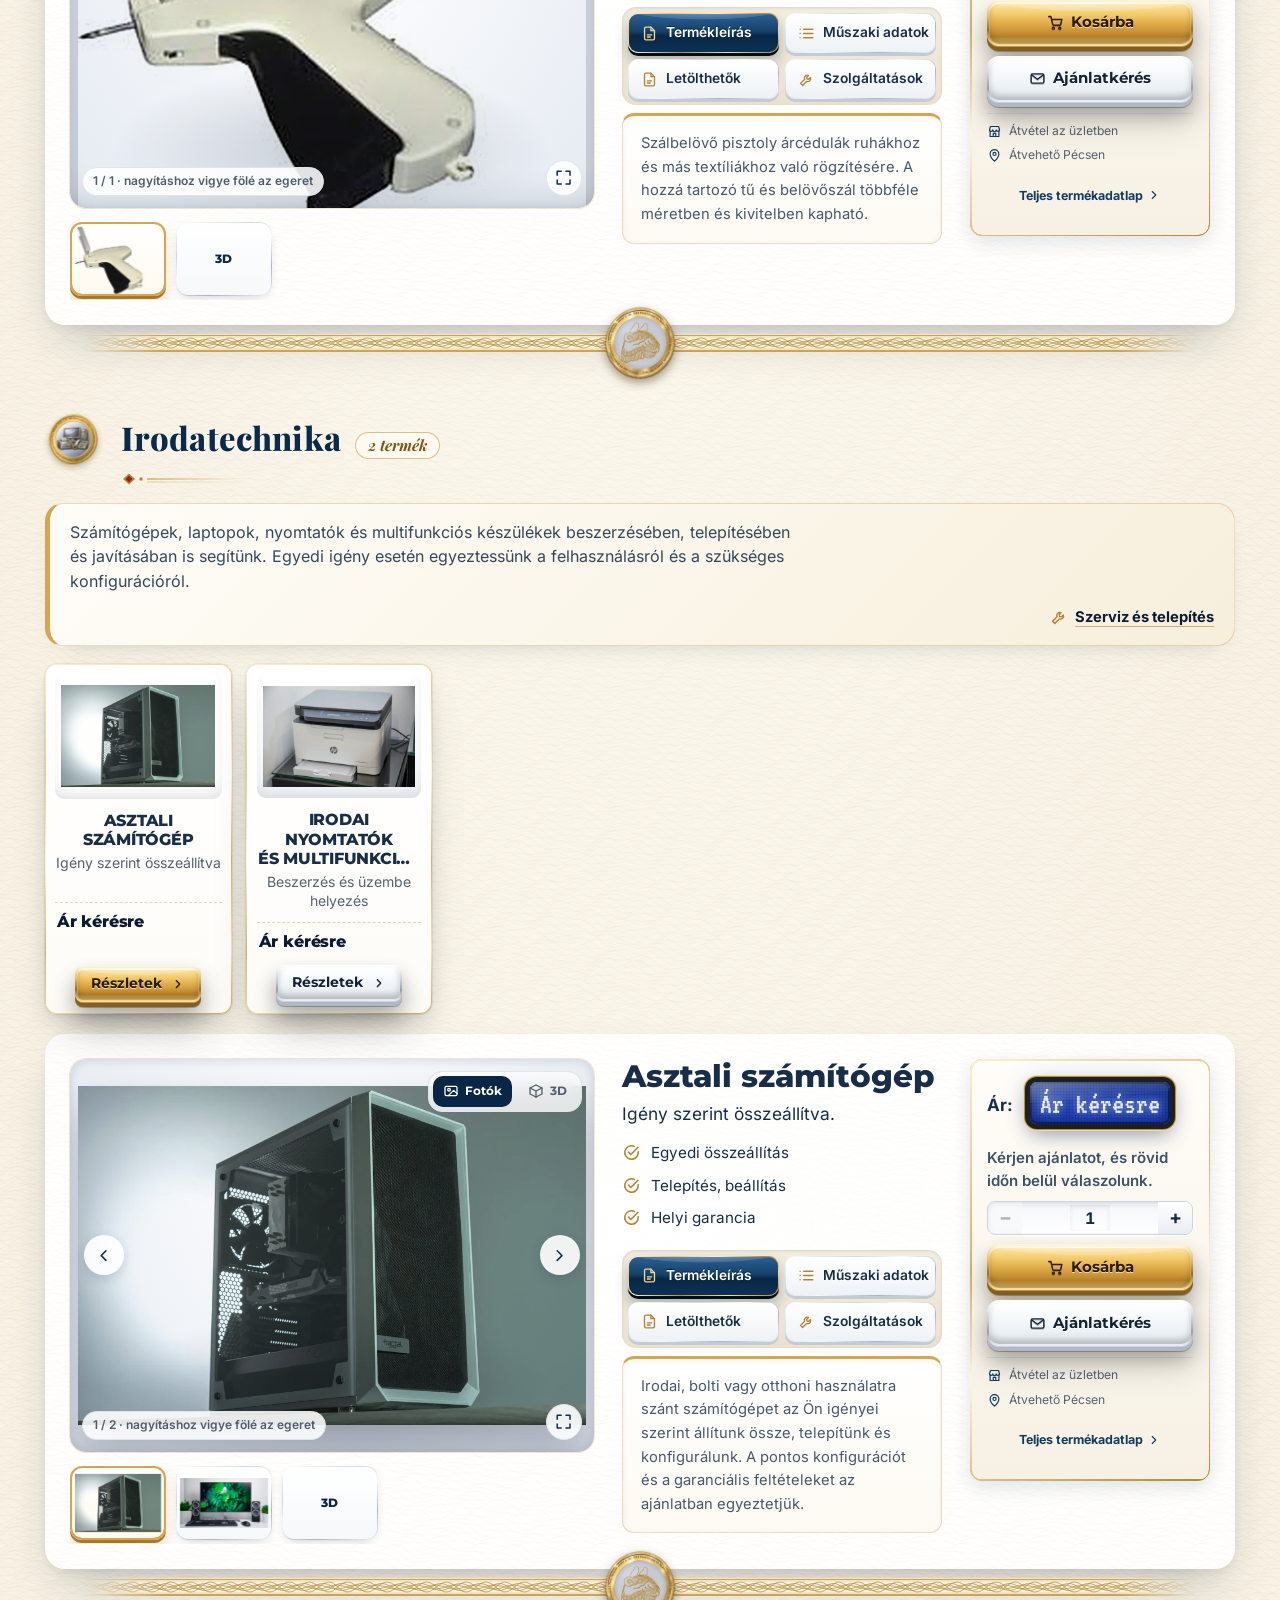
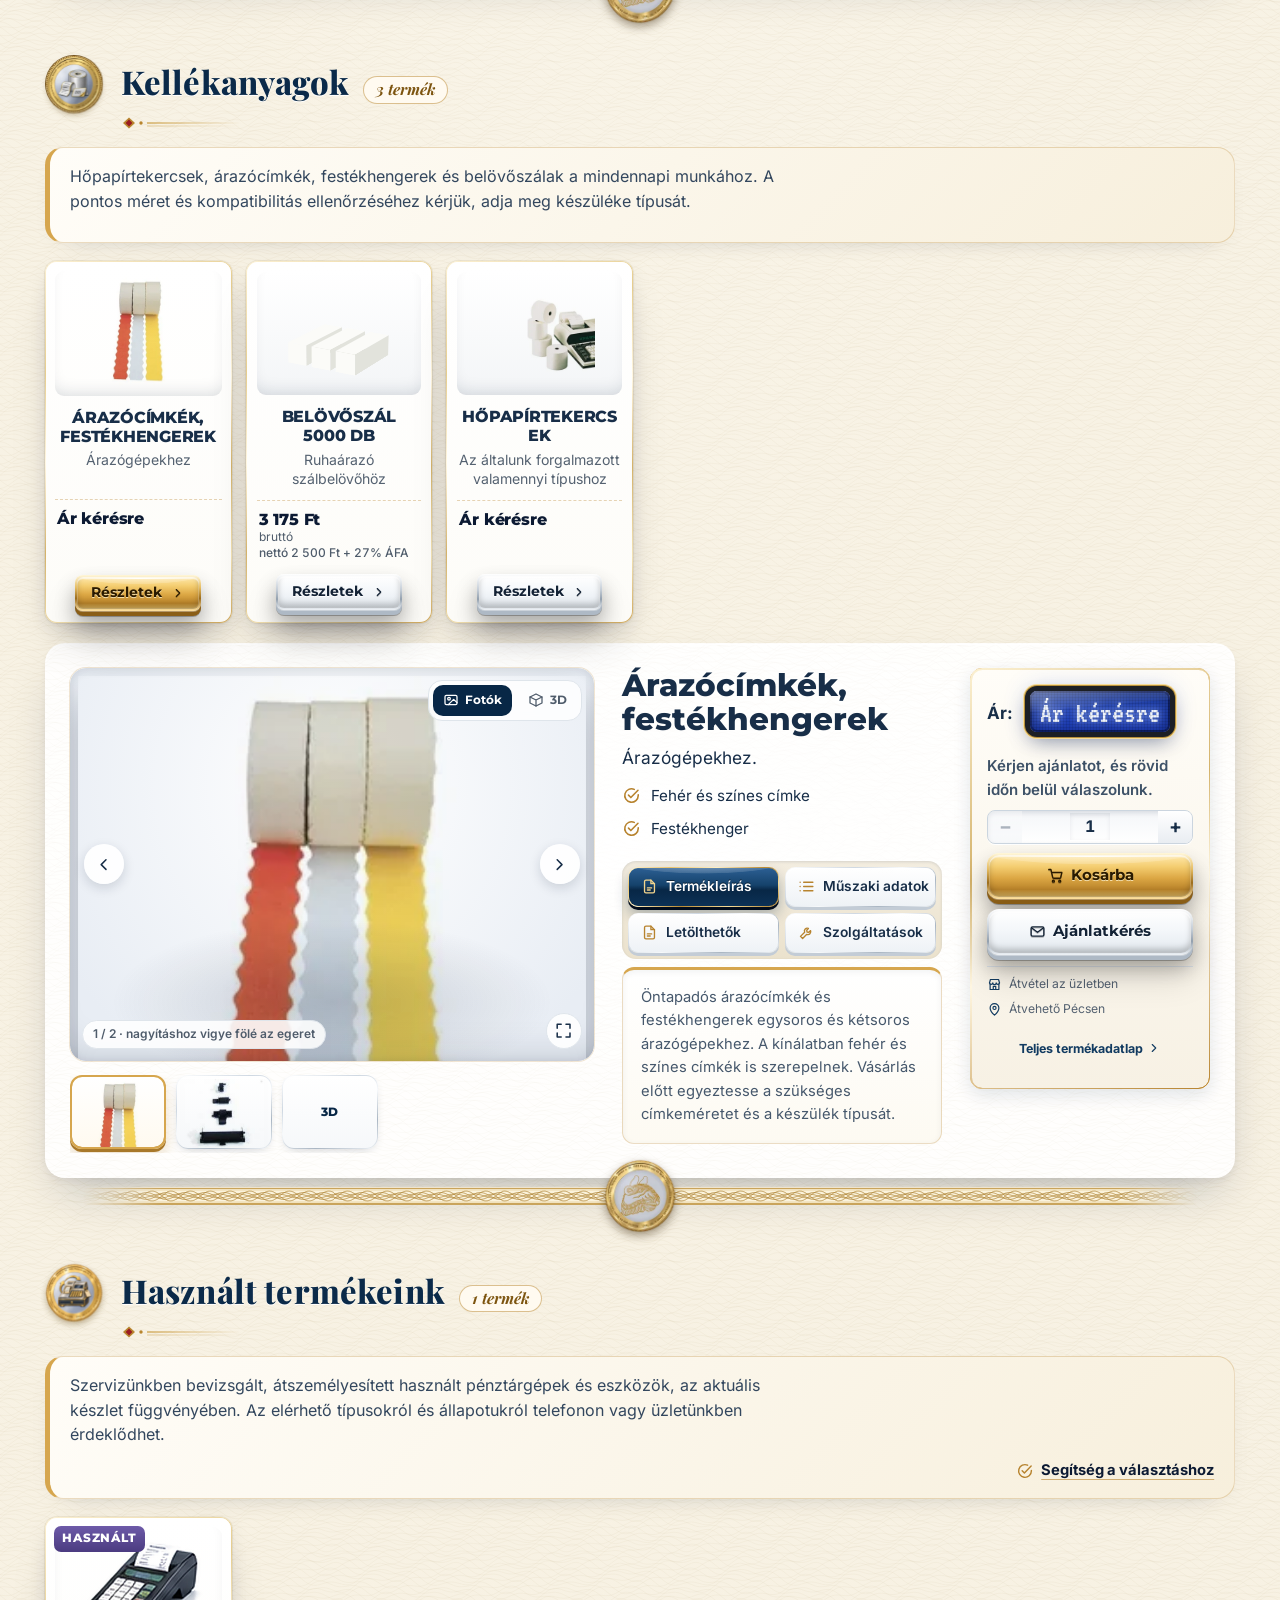
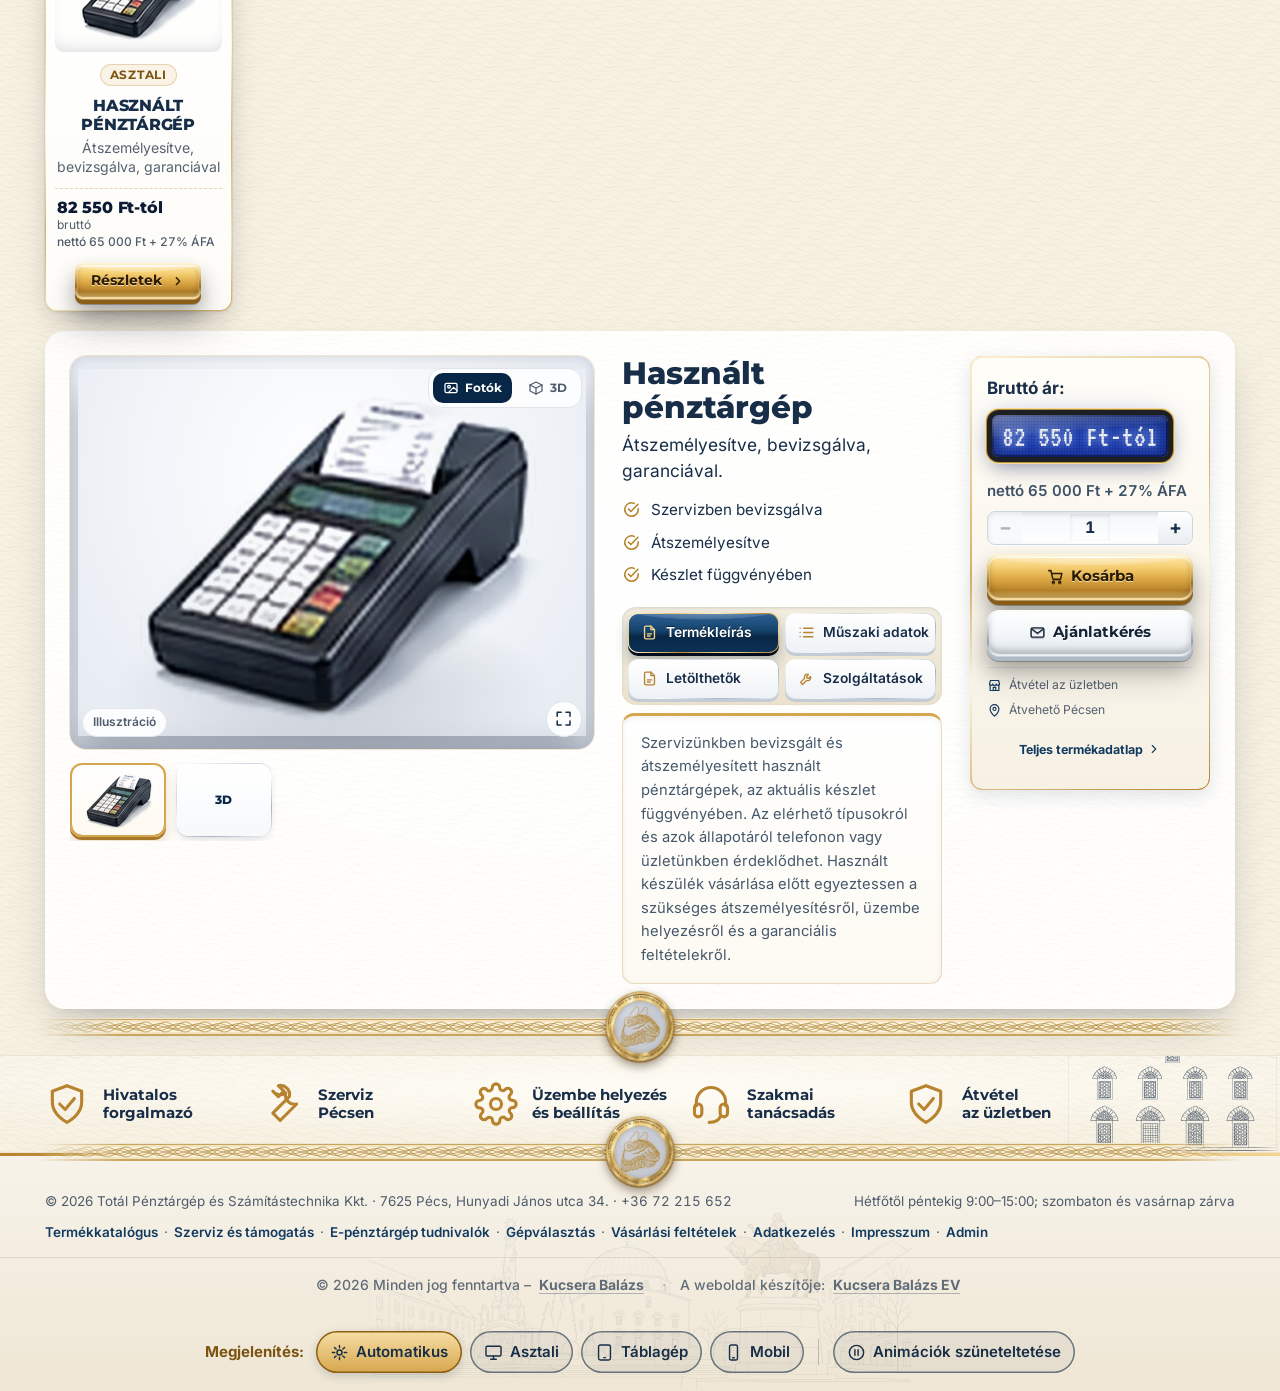
==== commit 23618193: "Asztali ikon: új, kidolgozott Totál ikon (arany keret, fekete háttér, a fejléc antik pénztárgépe) – " ====
--- a/webaruhaz/index.html
+++ b/webaruhaz/index.html
@@ -17,8 +17,8 @@
 <meta name="twitter:card" content="summary_large_image">
 <script type="application/ld+json">{"@context":"https://schema.org","@graph":[{"@type":"WebPage","@id":"https://penztar-gep.hu/webaruhaz/#oldal","url":"https://penztar-gep.hu/webaruhaz/","name":"Pénztárgép webáruház Pécs – Totál","inLanguage":"hu-HU","isPartOf":{"@id":"https://penztar-gep.hu/#web"},"about":{"@id":"https://penztar-gep.hu/#uzlet"},"breadcrumb":{"@type":"BreadcrumbList","itemListElement":[{"@type":"ListItem","position":1,"name":"Kezdőlap","item":"https://penztar-gep.hu/"},{"@type":"ListItem","position":2,"name":"Webáruház","item":"https://penztar-gep.hu/webaruhaz/"}]}},{"@type":["Store","ElectronicsStore"],"@id":"https://penztar-gep.hu/#uzlet","name":"Totál Pénztárgép és Számítástechnika","url":"https://penztar-gep.hu/","telephone":"+36 72 215 652","image":"https://penztar-gep.hu/assets/uzlet-homlokzat.webp","priceRange":"$$","address":{"@type":"PostalAddress","streetAddress":"Hunyadi János utca 34.","postalCode":"7625","addressLocality":"Pécs","addressRegion":"Baranya","addressCountry":"HU"}}]}</script>
 <meta name="claude:viewport-fit-sides" content="cover">
-<link rel="apple-touch-icon" href="kezelo-180.png?v=20261105ik">
-<link rel="icon" type="image/png" href="../assets/favicon-64.png?v=20261105ik">
+<link rel="apple-touch-icon" href="kezelo-180.png?v=20261105il">
+<link rel="icon" type="image/png" href="../assets/favicon-64.png?v=20261105il">
 <meta name="apple-mobile-web-app-title" content="Totál Kezelő">
 <meta name="apple-mobile-web-app-capable" content="yes">
 <meta name="mobile-web-app-capable" content="yes">
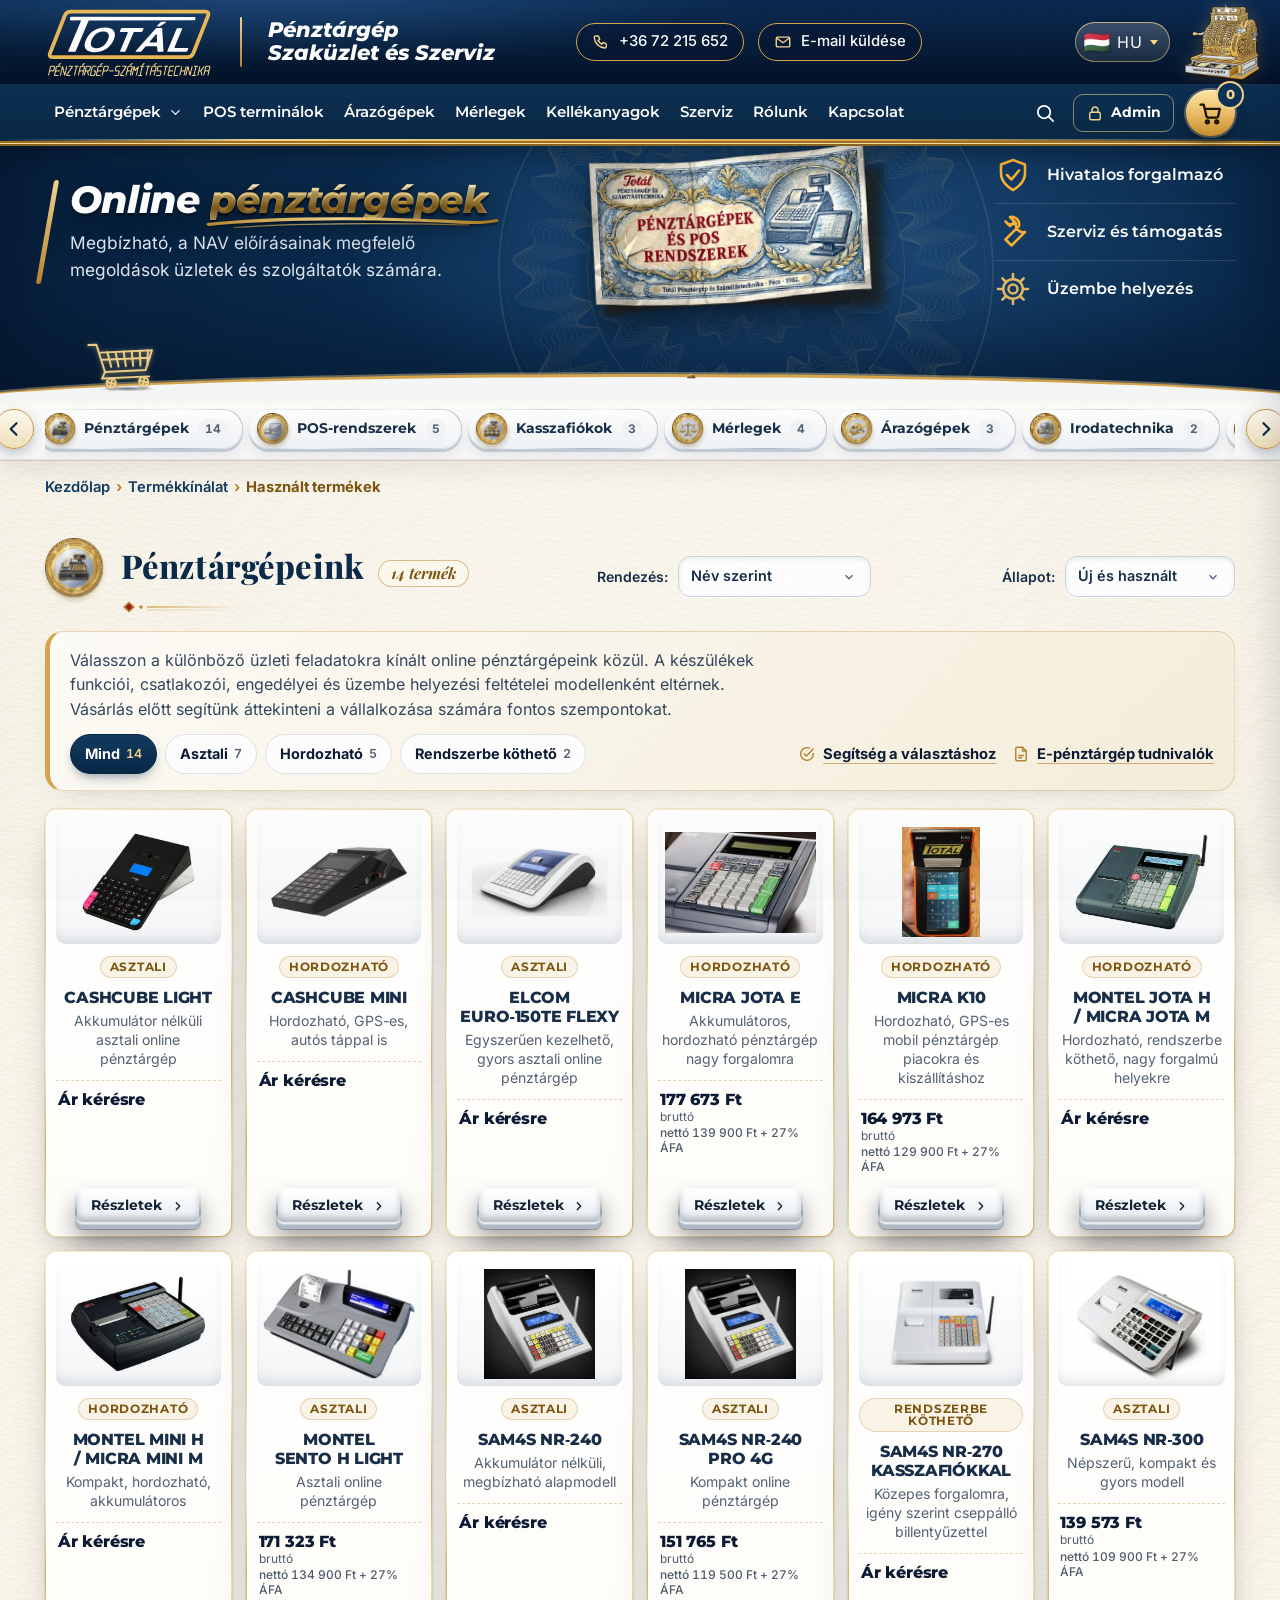
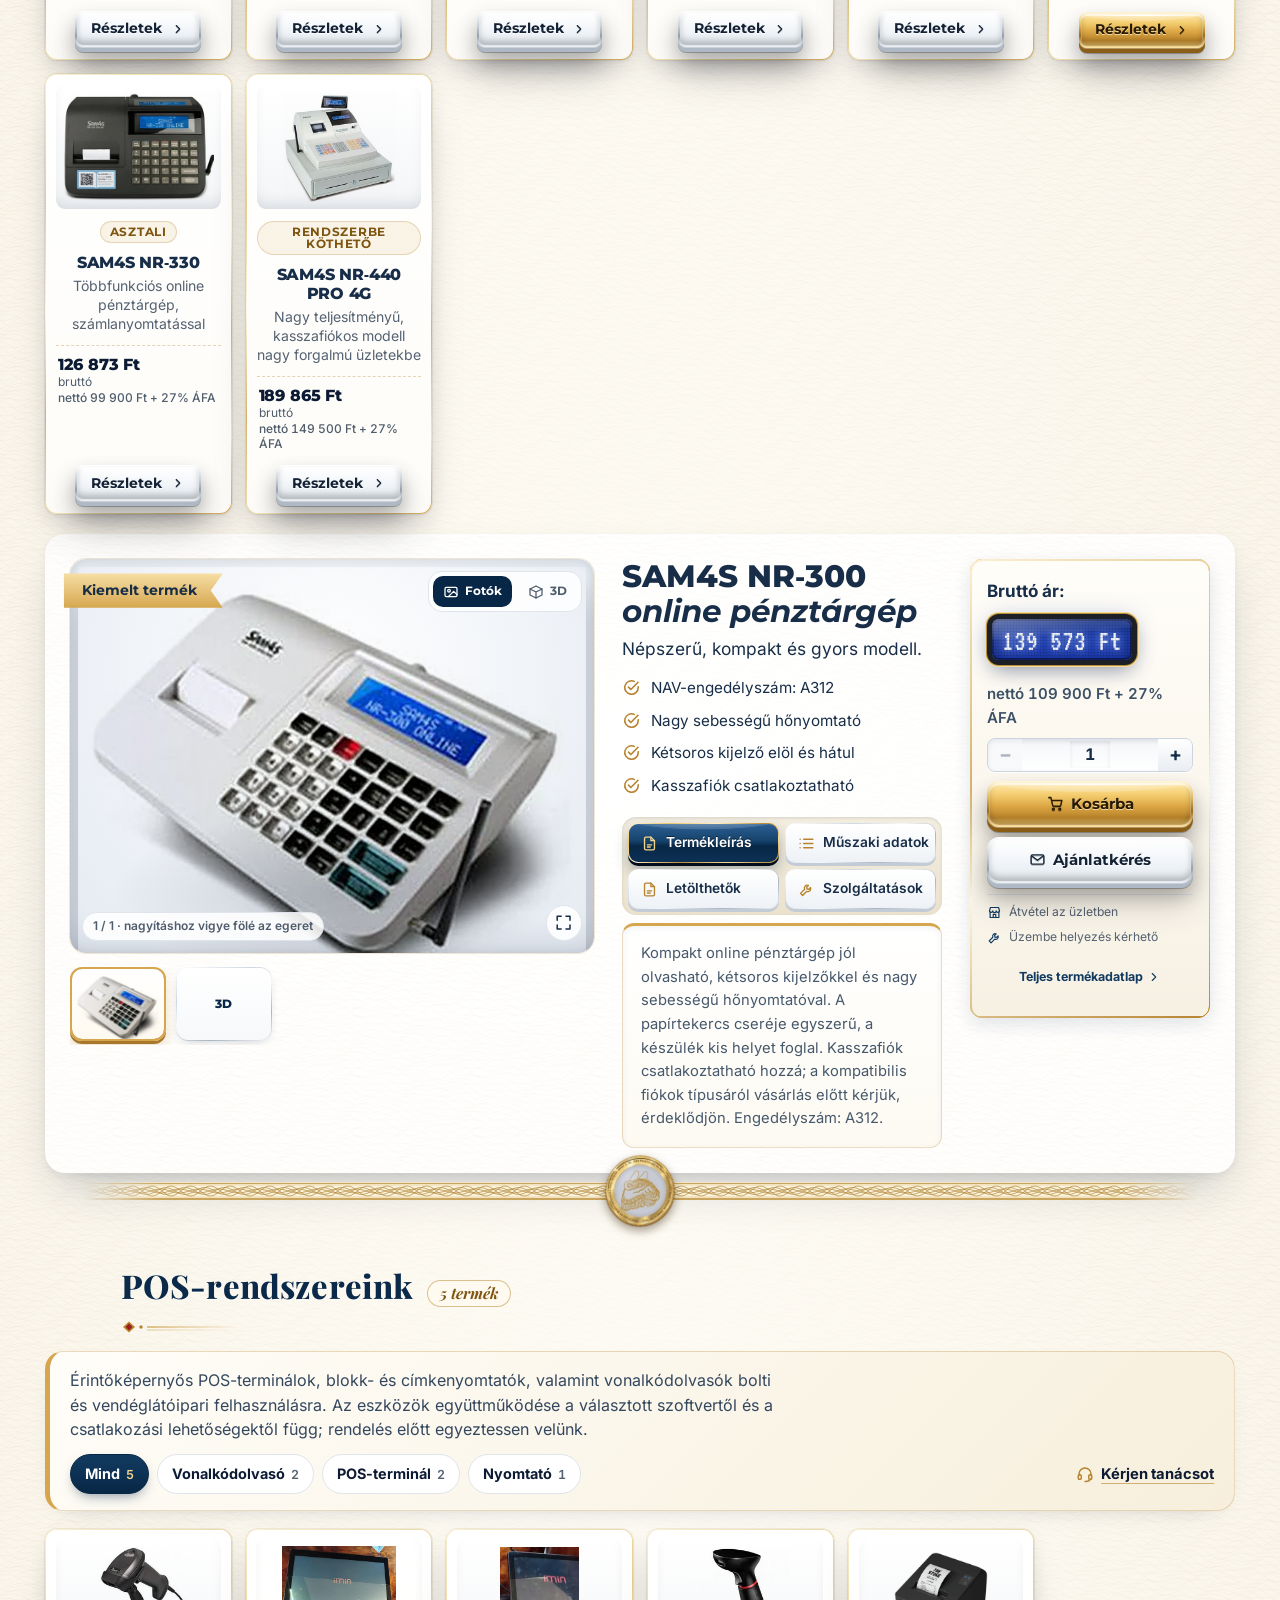
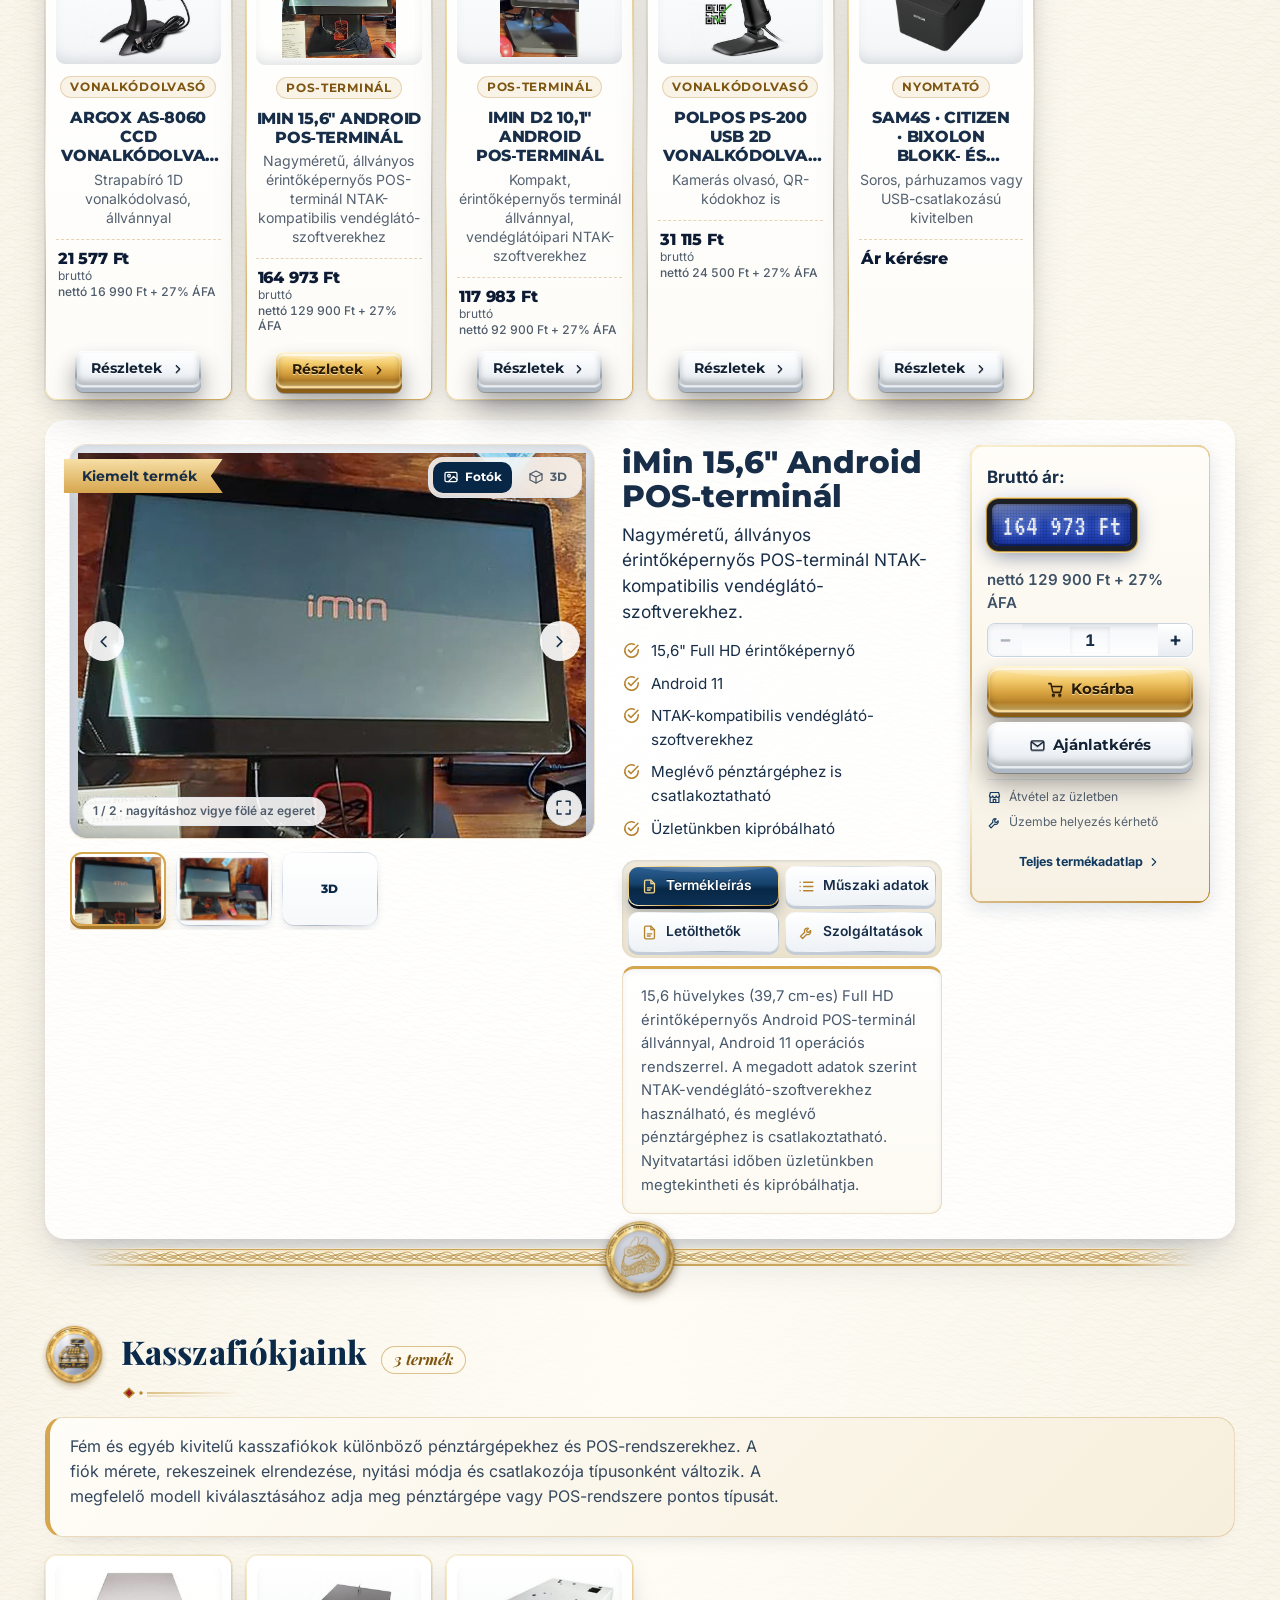
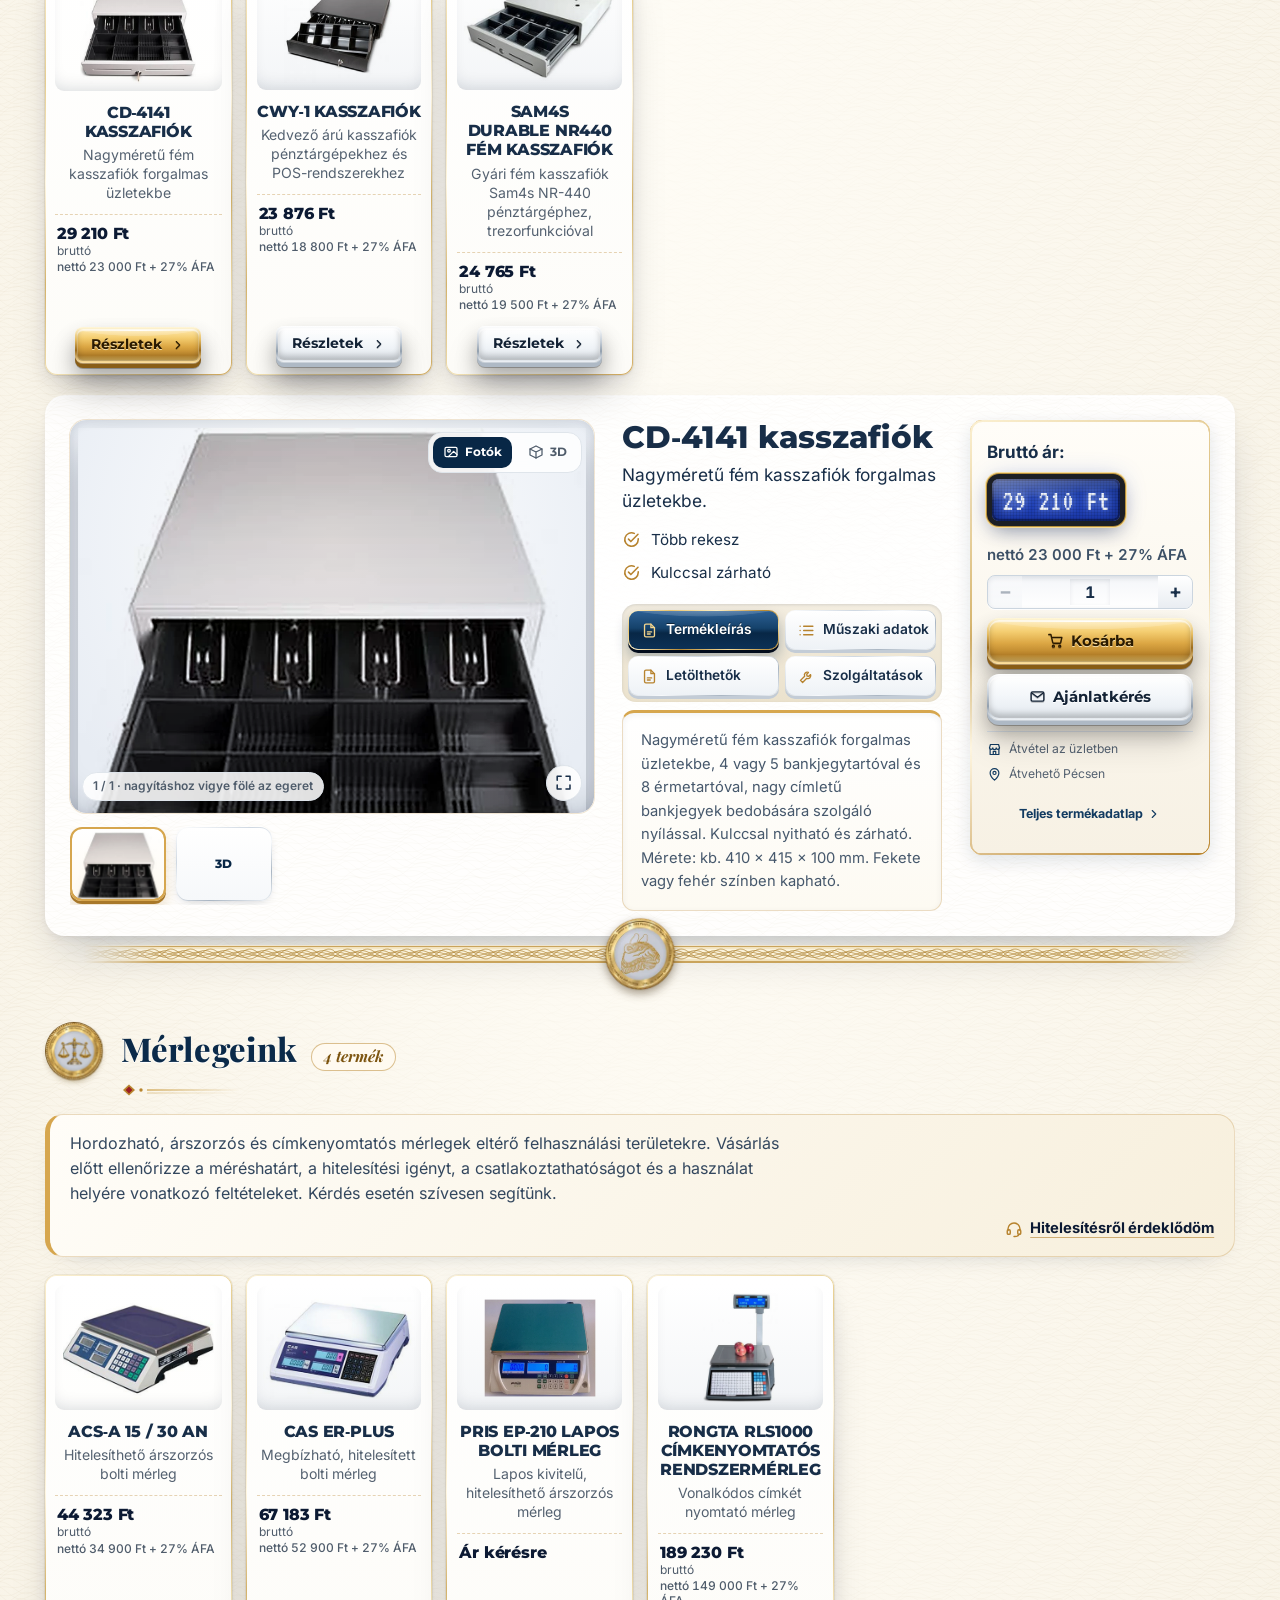
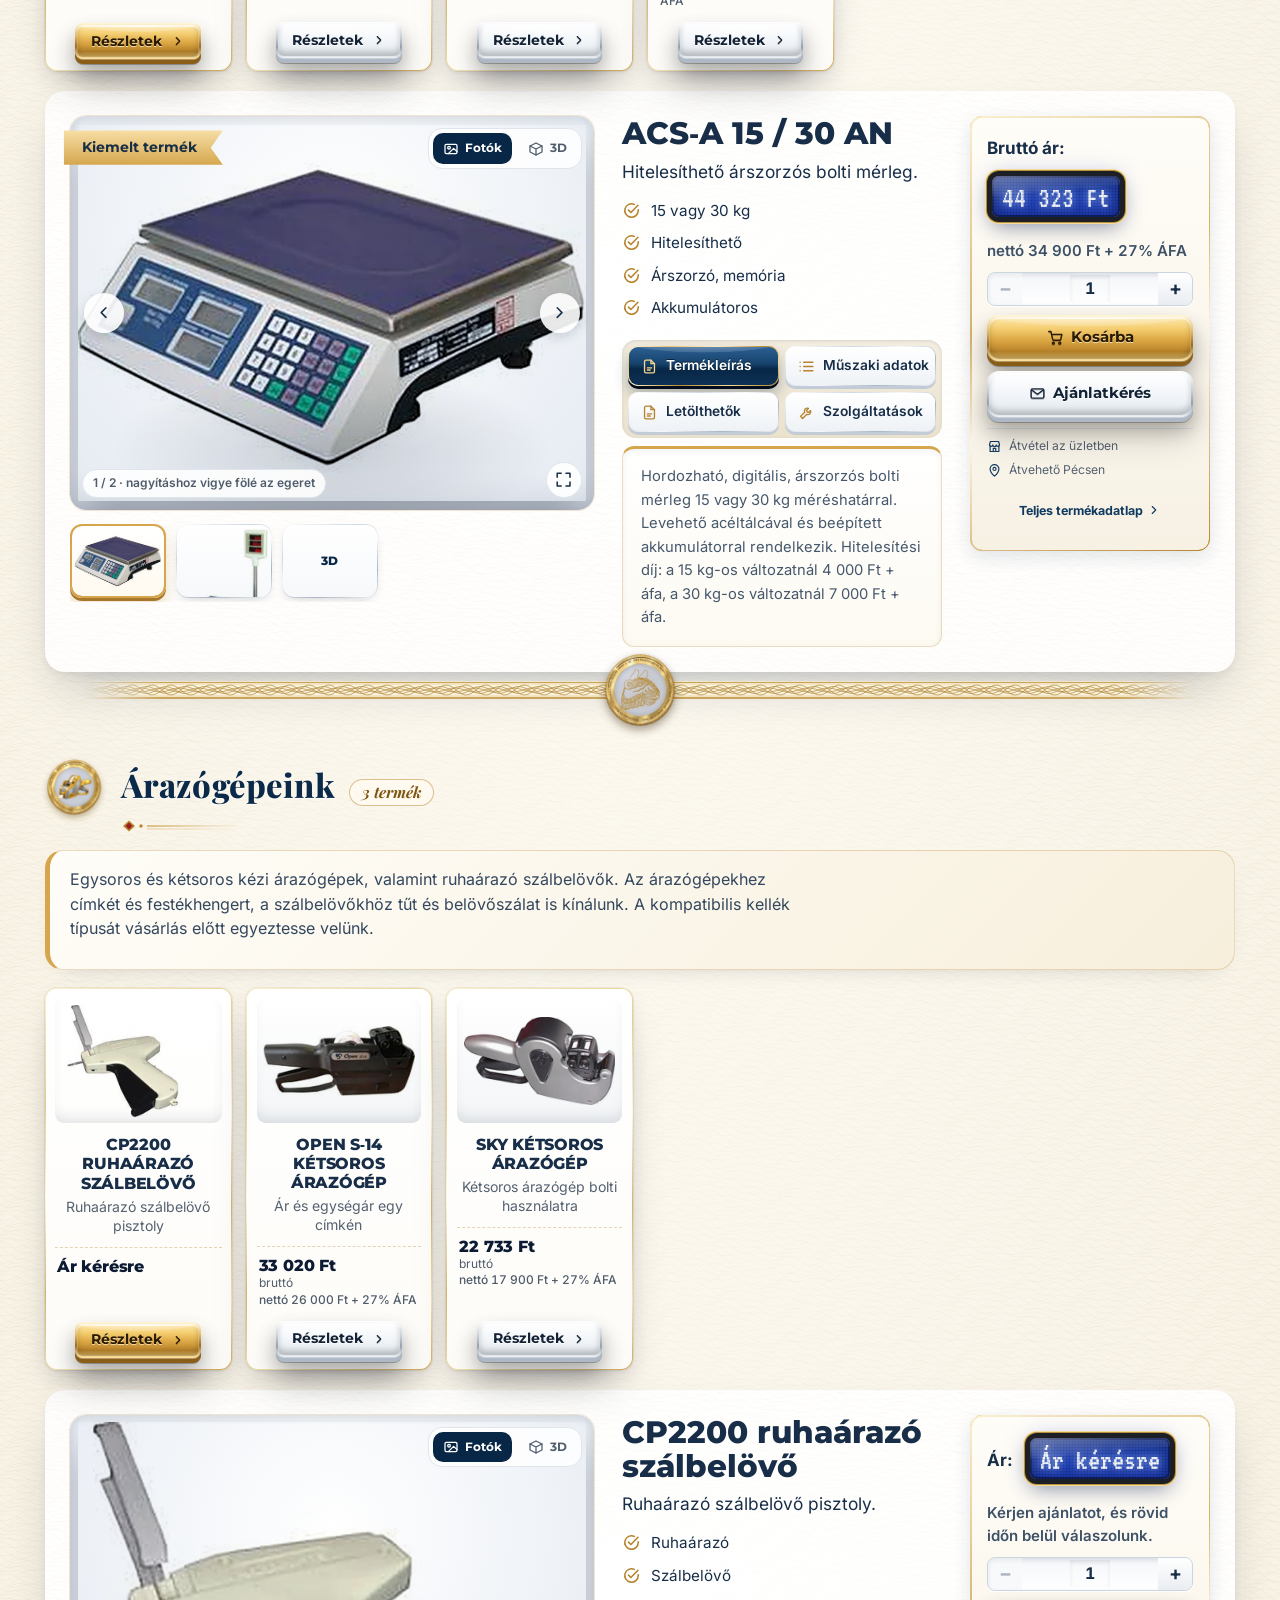
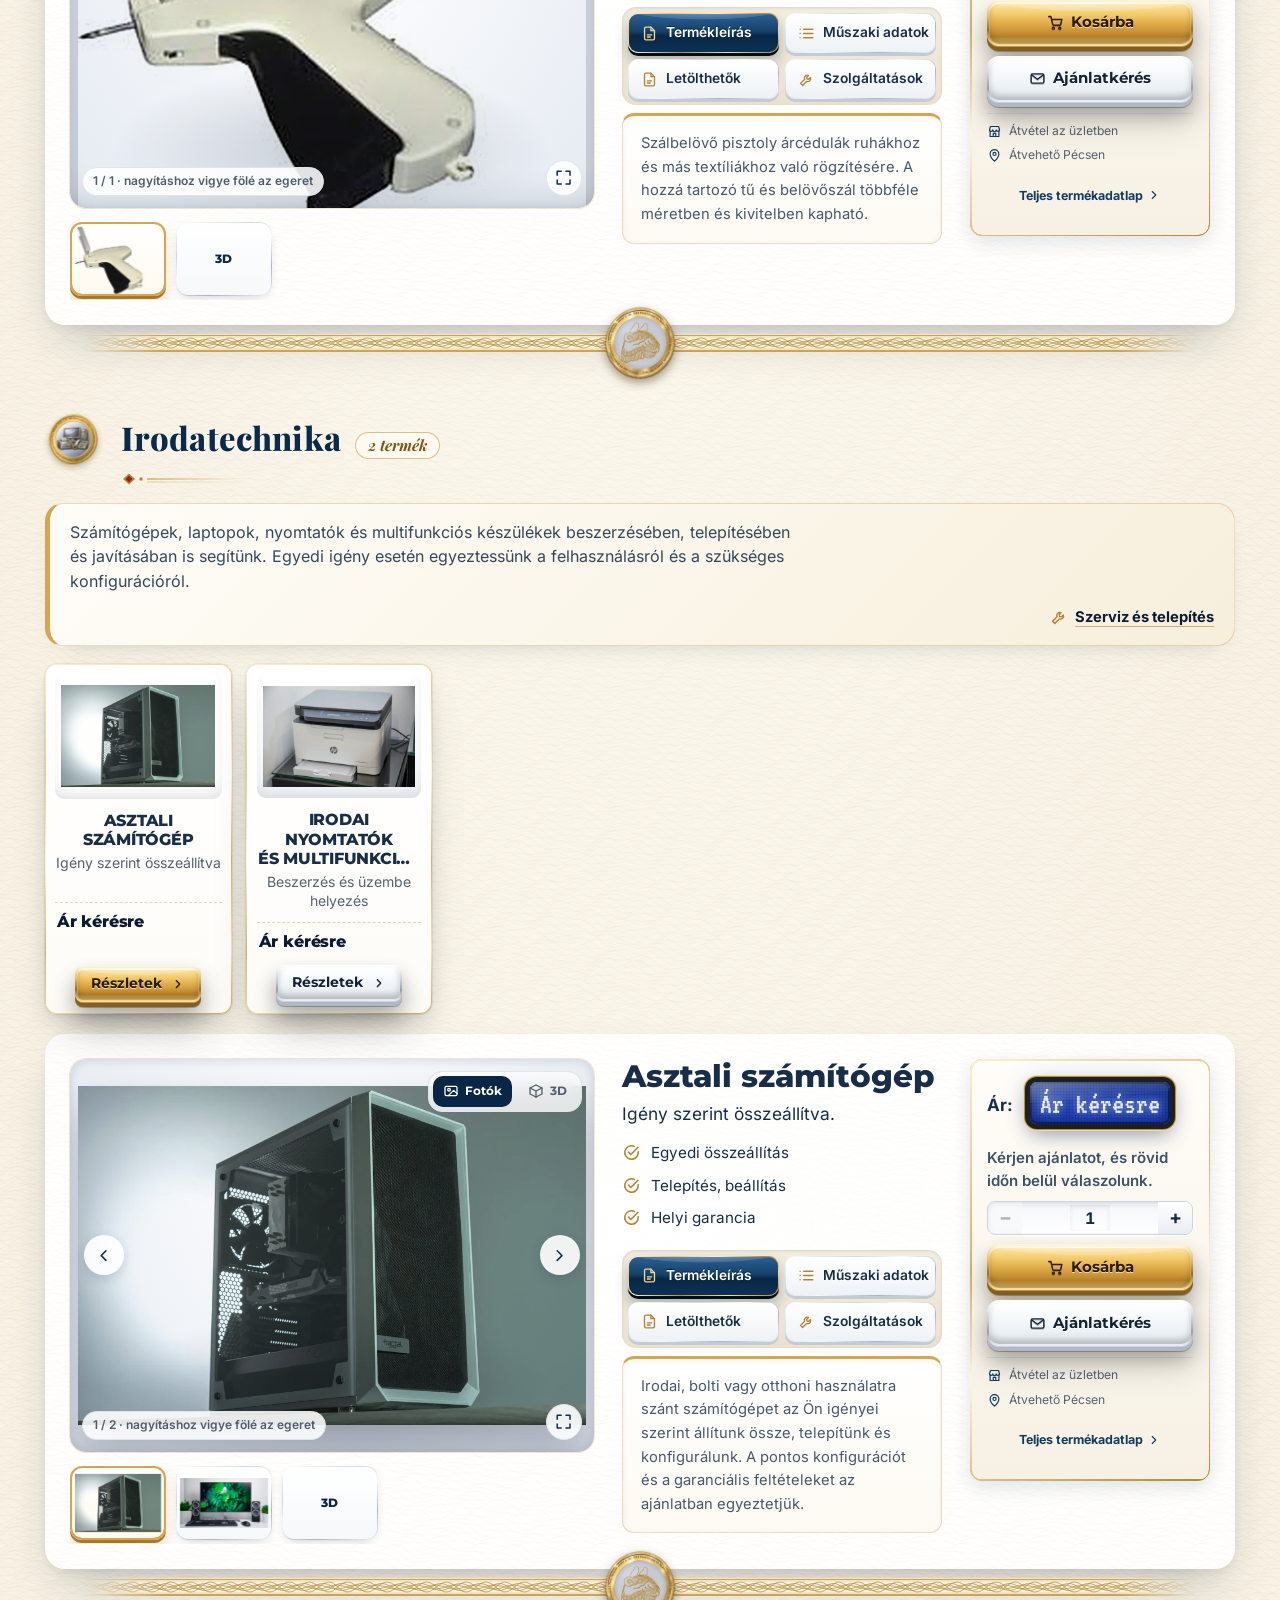
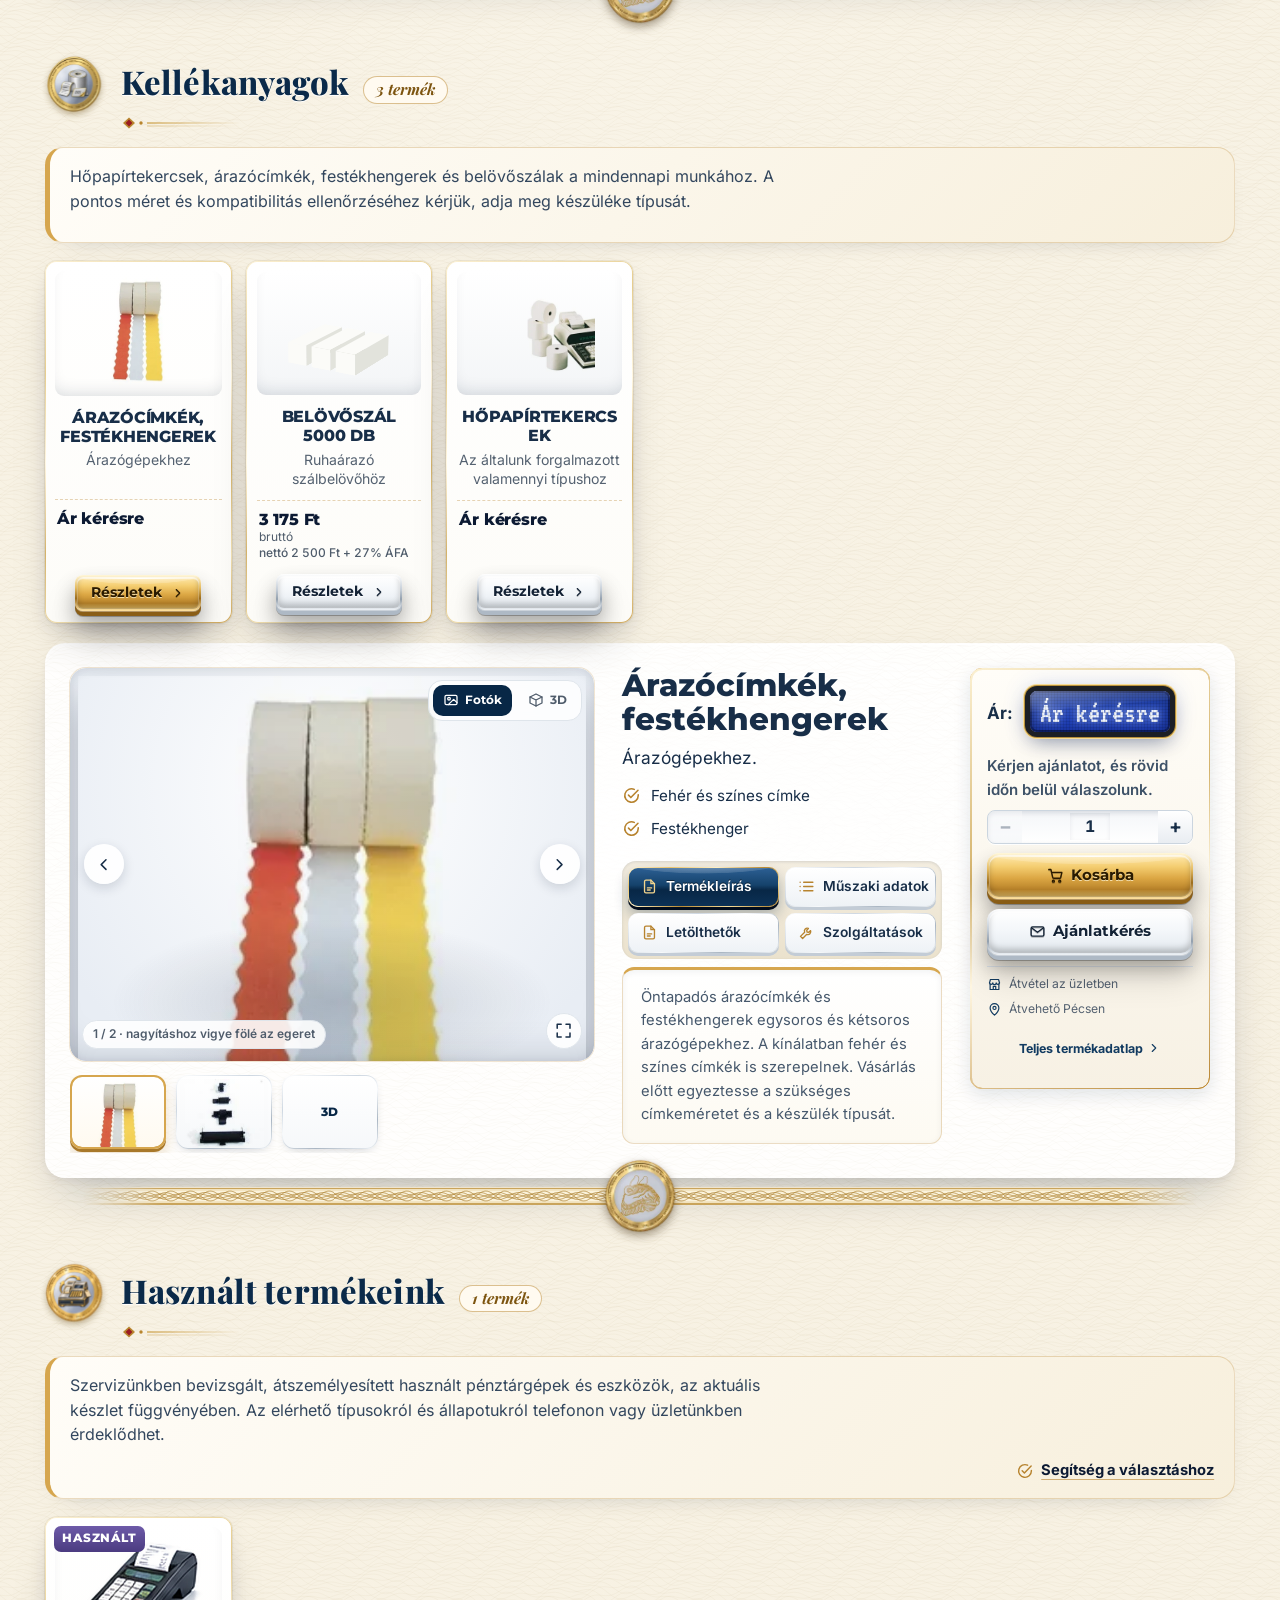
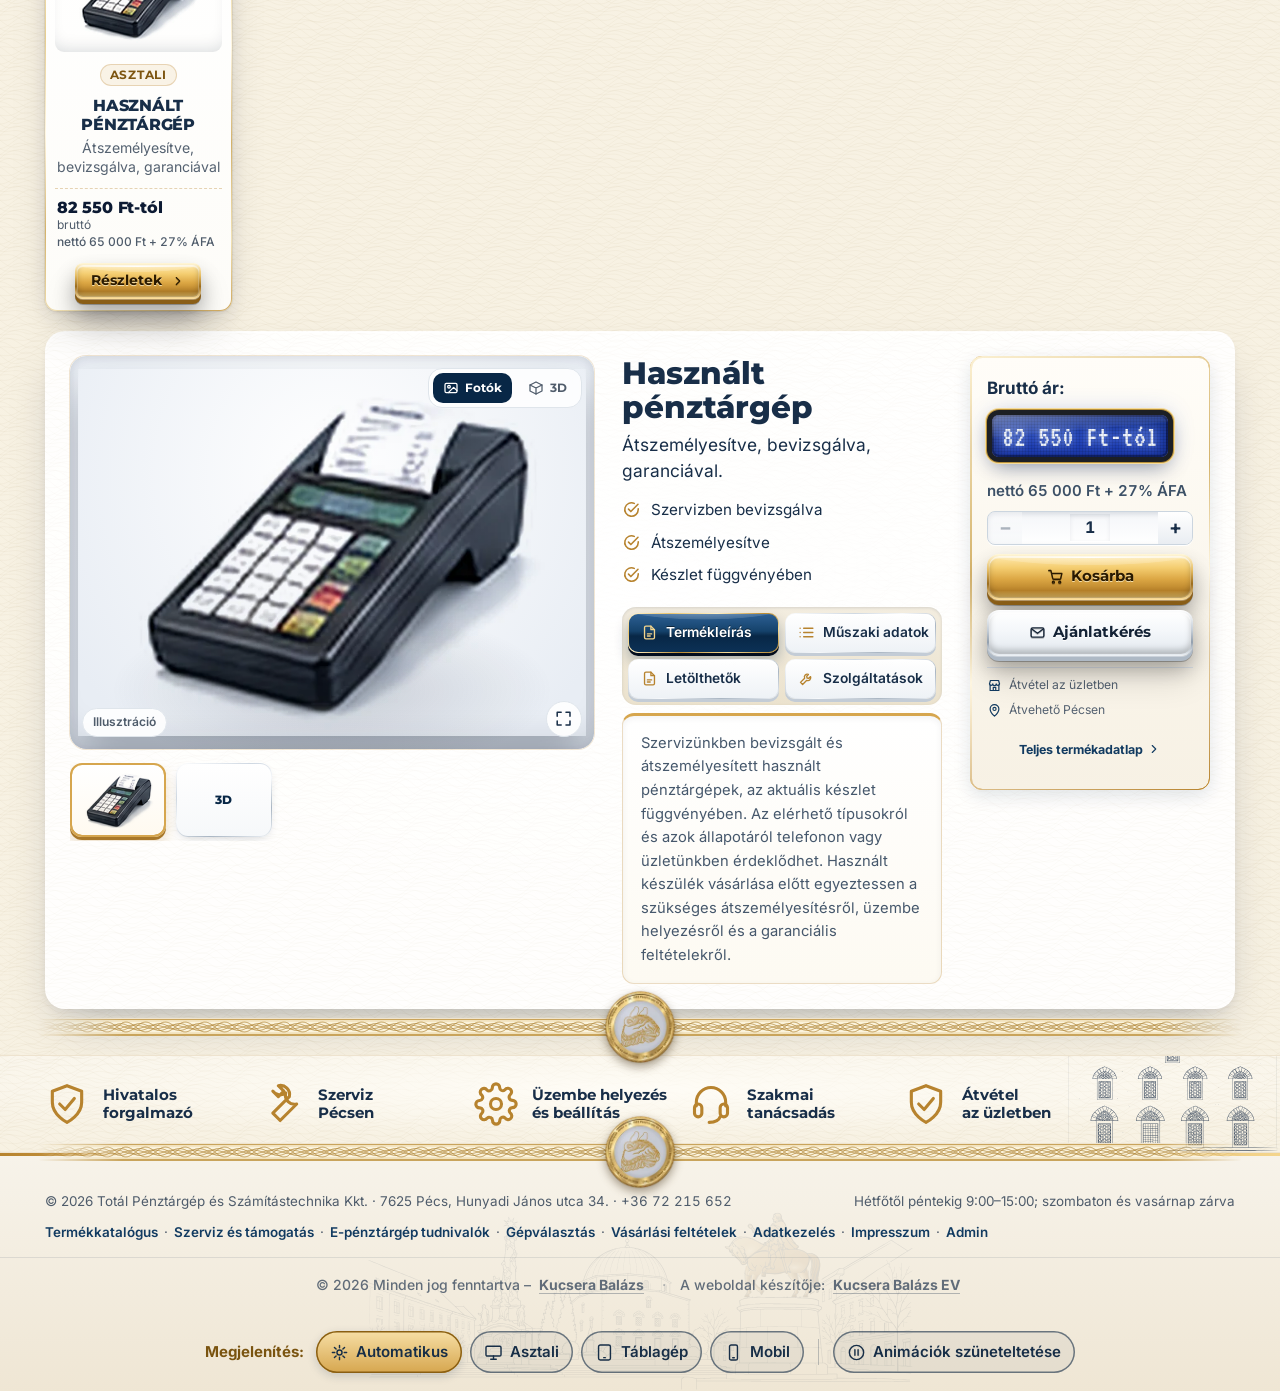
==== commit 0396b6a7: "Webáruház: a vásárlási fejlécben (banner) is a kisördögös kocsis jelenet fut; a fejlec-jelenet.js bá" ====
--- a/webaruhaz/index.html
+++ b/webaruhaz/index.html
@@ -3078,6 +3078,8 @@
 <script>window.ZEPHYR_I18N_BASE="../nyelv/";</script>
 <script src="../assets/nyelv.js?v=20261105c"></script>
 <script src="../assets/kassza.js?v=20261105c" defer></script>
+<script src="../assets/terkep-szereplok.js?v=20261104e" defer></script>
+<script src="../assets/fejlec-jelenet.js?v=20261105r" defer></script>
 <script src="../assets/kapcsolat.js?v=20261105c" defer></script>
 <script src="../assets/keszito.js?v=20261105n" defer></script>
 <script src="../assets/dzsami-hely.js?v=20261104s" defer></script>
@@ -3161,6 +3163,8 @@
     }; img.onerror=function(){cb(null);}; img.src=(getComputedStyle(hero).backgroundImage.match(/url\("?([^")]+)"?\)/)||[])[1]||'';
   }
   function indit(par){
+    /* a vásárlási fejlécben (banner) ugyanaz a kisördögös jelenet fut, mint a főoldalon (assets/fejlec-jelenet.js) */
+    if(par.closest('.banner')){ if(window.FJJelenet&&window.TJSzereplok) window.FJJelenet(par,function(){ return gorbe(par); }); return; }
     var k=par.querySelector('.kocsi'); if(!k||k.dataset.gorbe) return; k.dataset.gorbe='1';
     var mk=function(f){ if(!f) return; k.classList.add('ivenmegy'); var gy=null, t0=performance.now()+KESL-CIKLUS;
       var frissit=function(){ gy=f(); }; frissit();
@@ -3182,6 +3186,7 @@
   }
   function keres(){ document.querySelectorAll('.parade').forEach(indit); }
   keres(); var app=document.getElementById('app'); if(app) new MutationObserver(keres).observe(app,{childList:true,subtree:true});
+  addEventListener('DOMContentLoaded',keres); addEventListener('load',keres);   /* a jelenet-szkriptek (defer) betöltése után */
 })();
 </script>
 
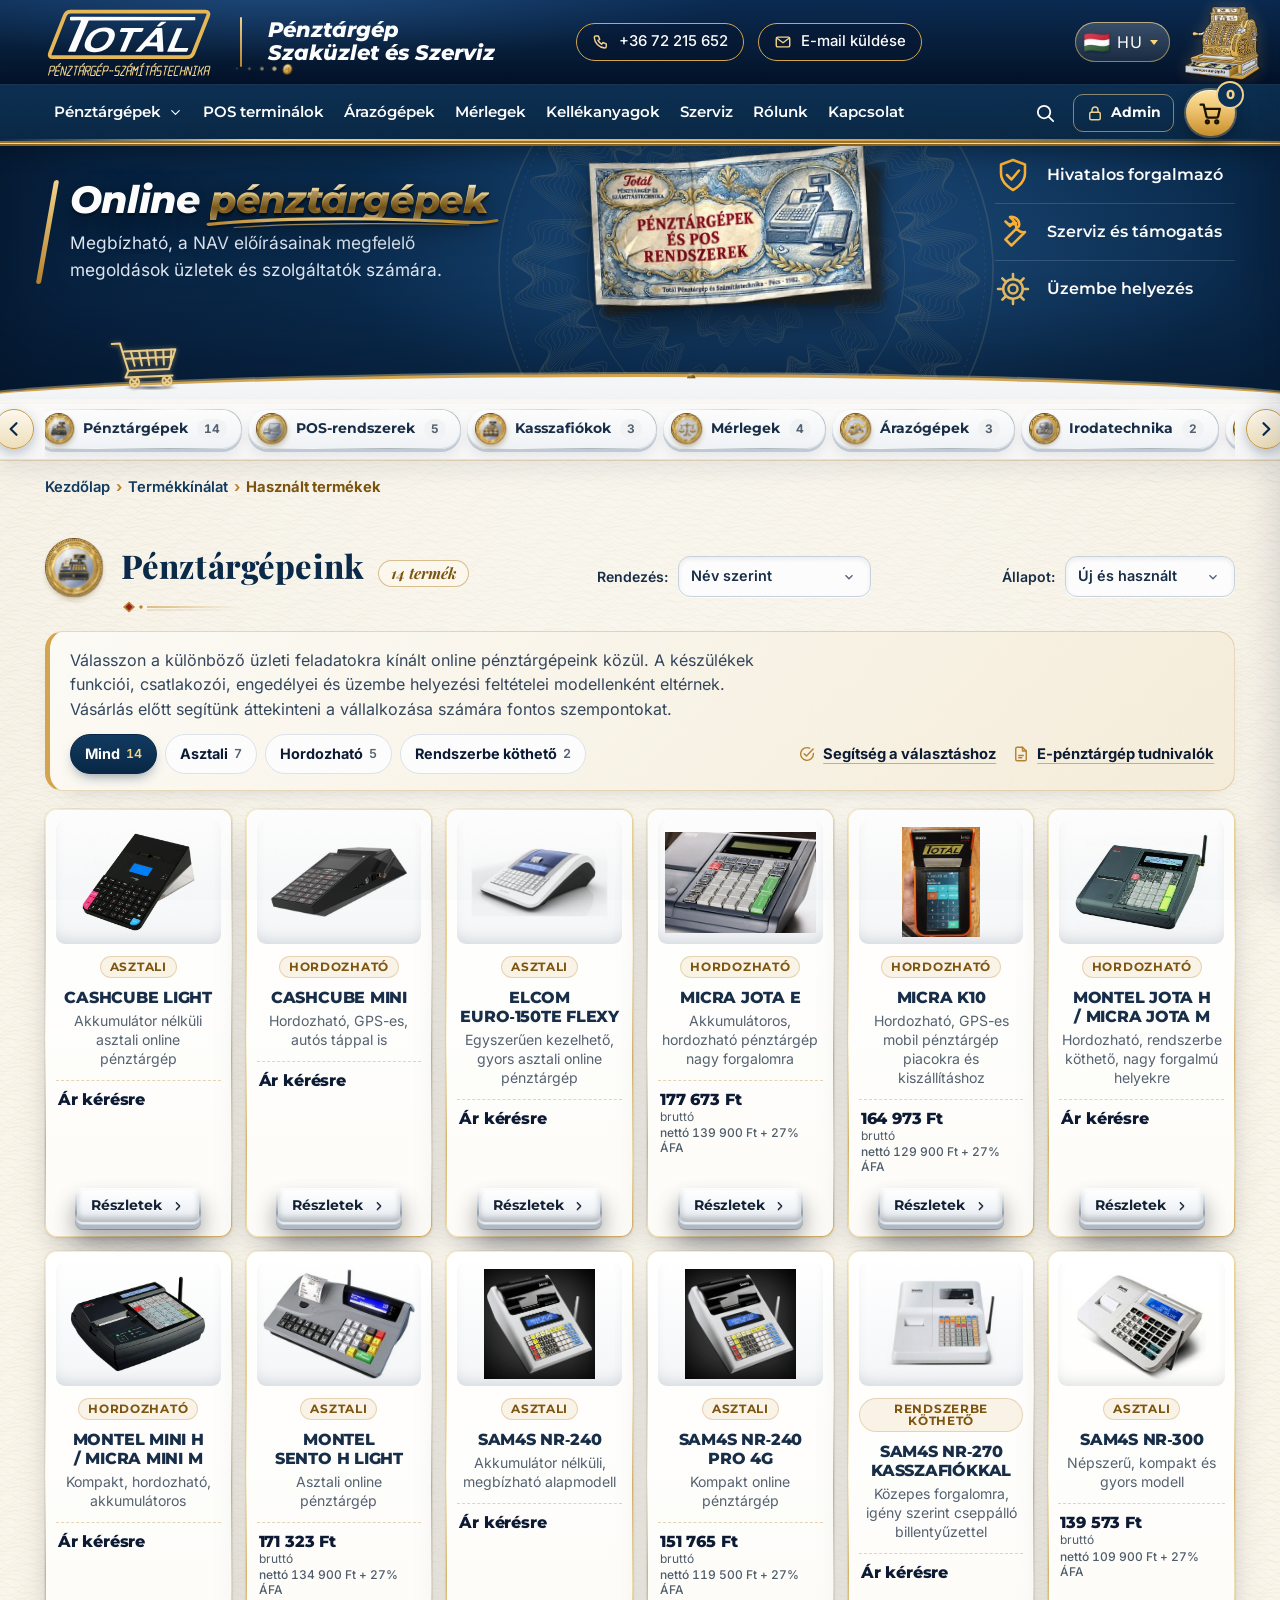
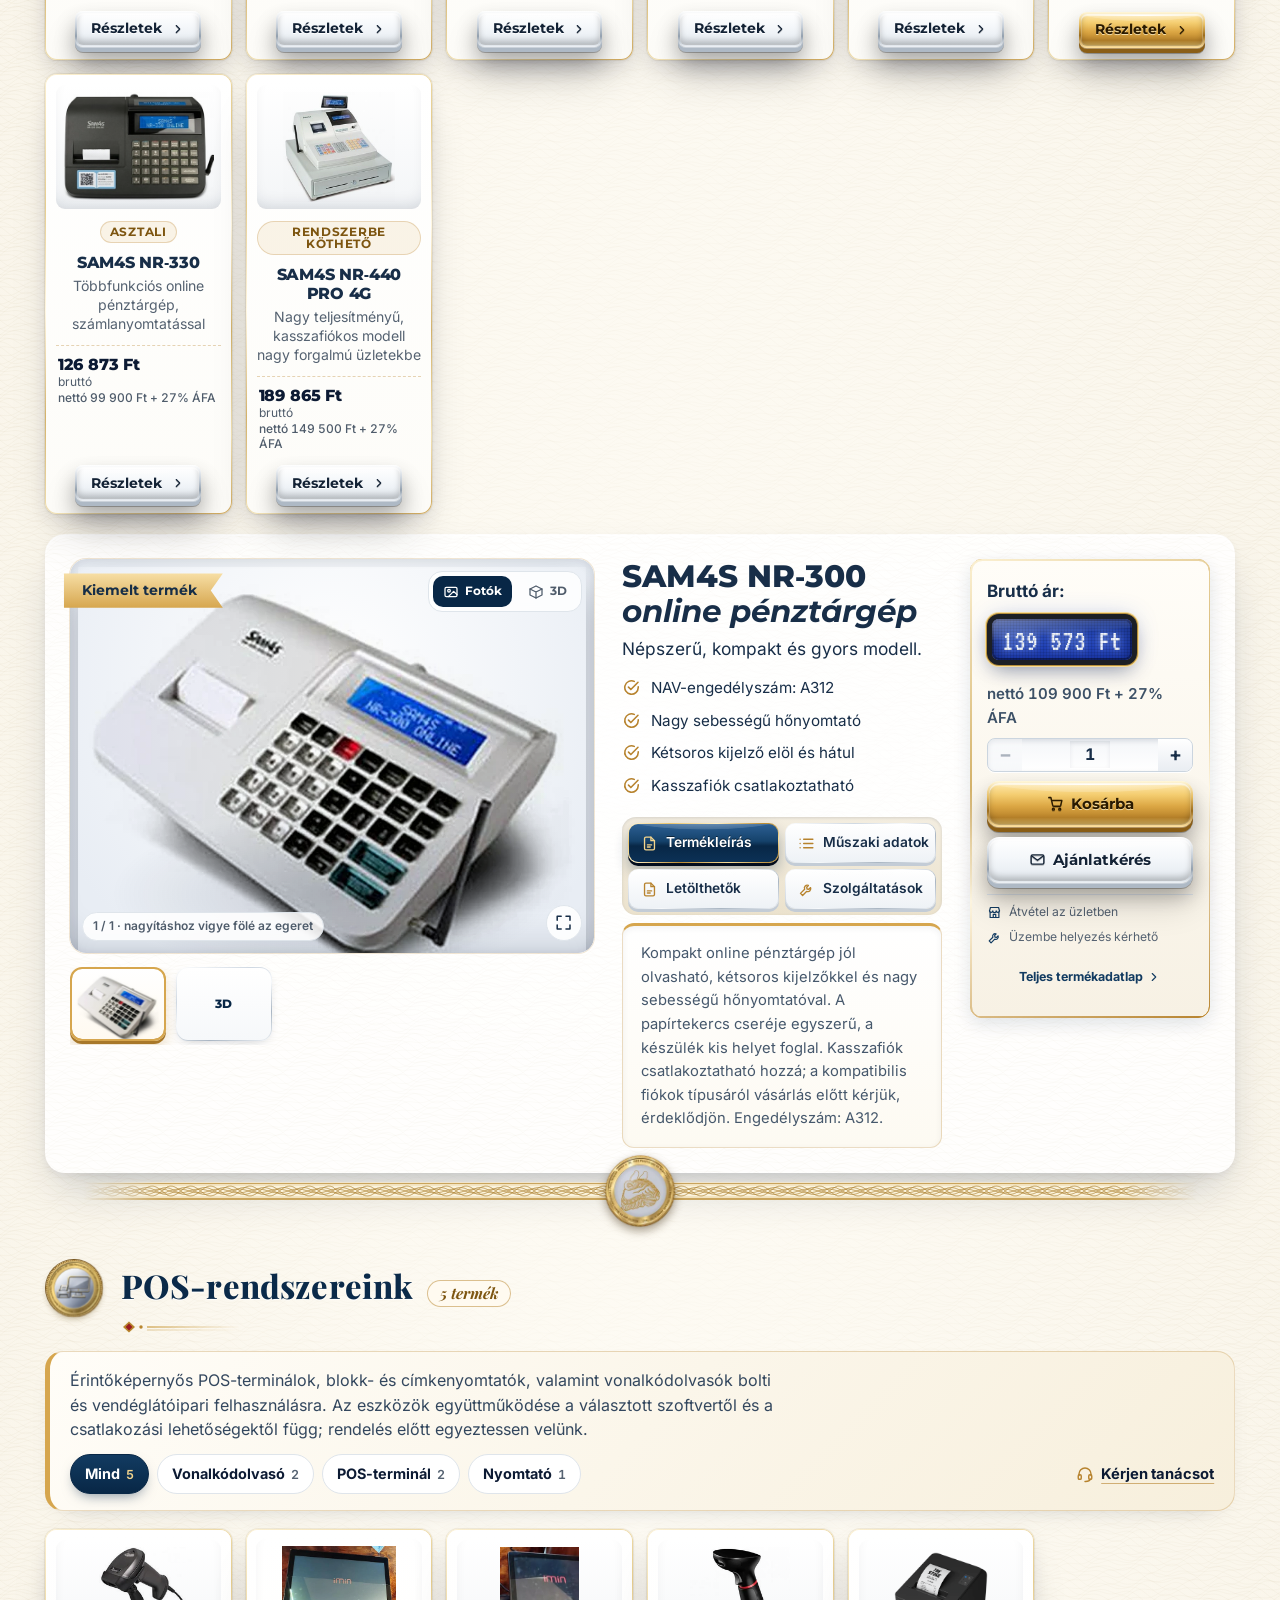
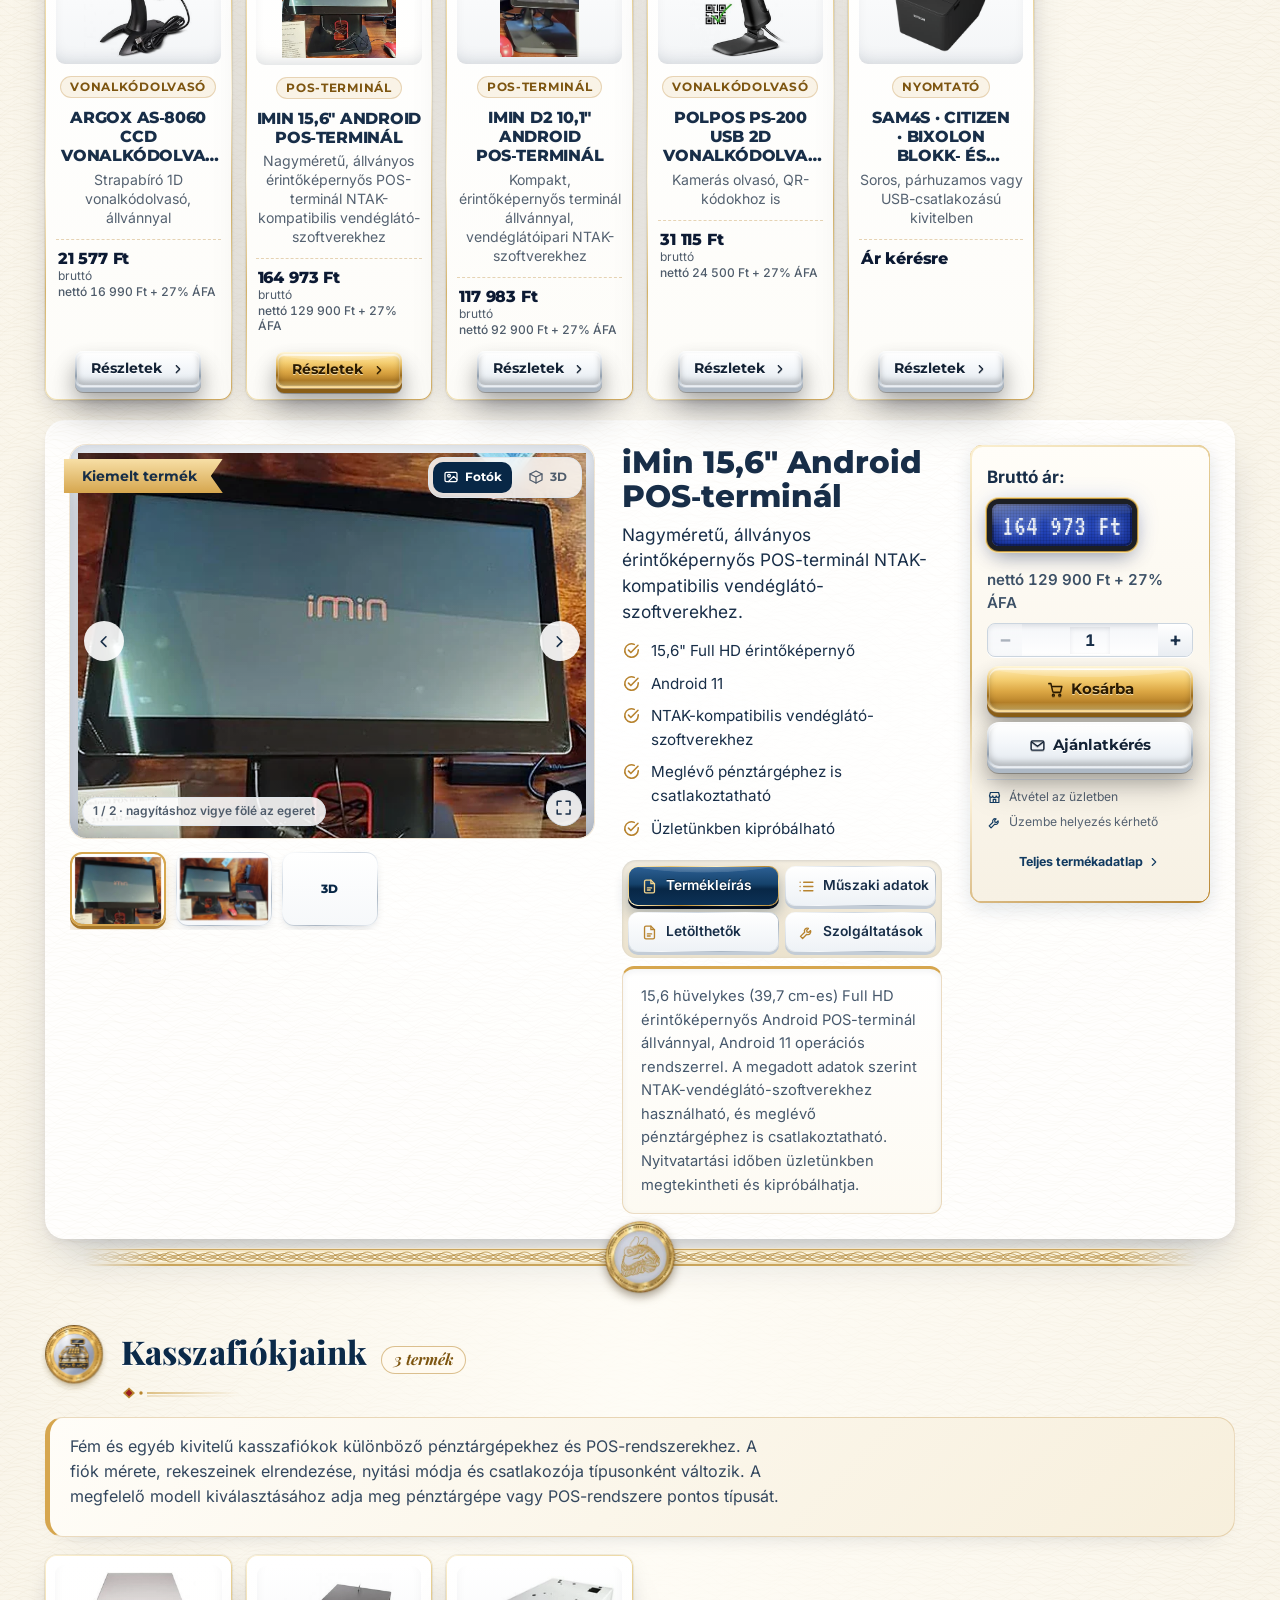
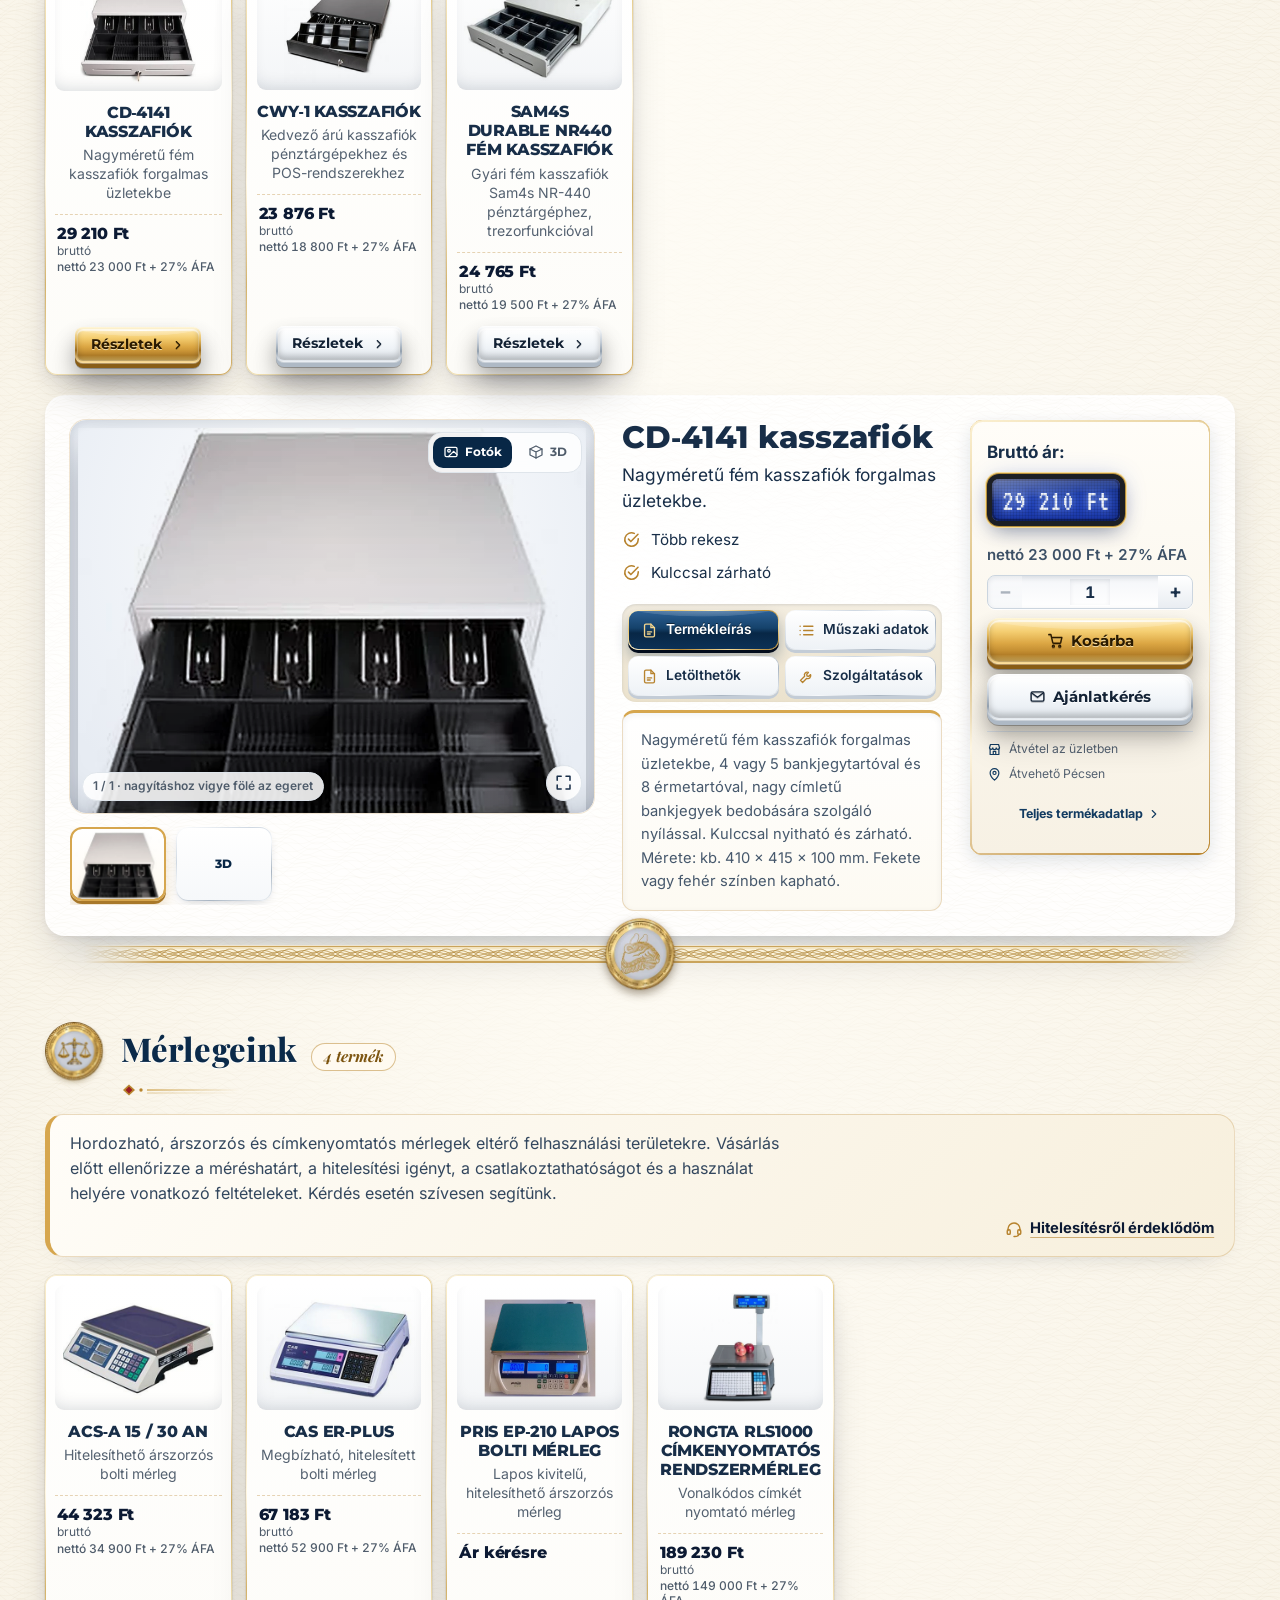
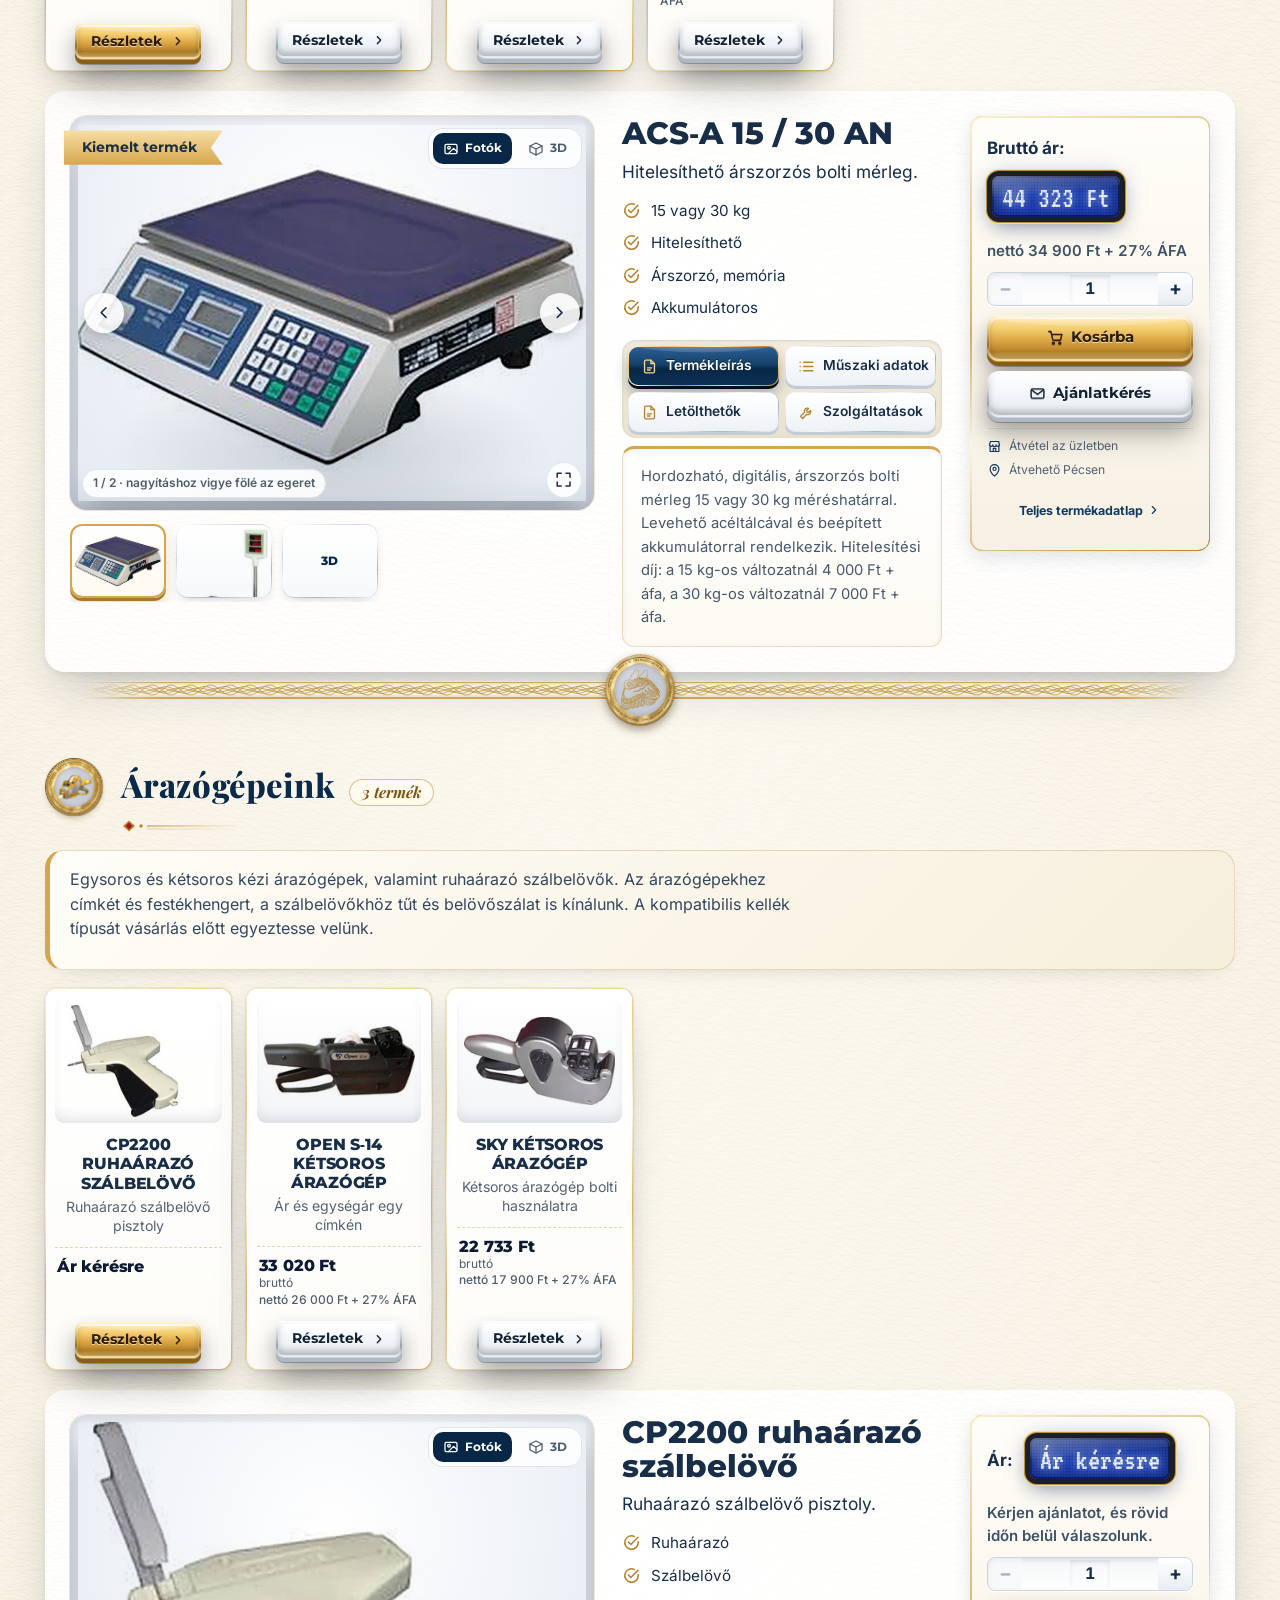
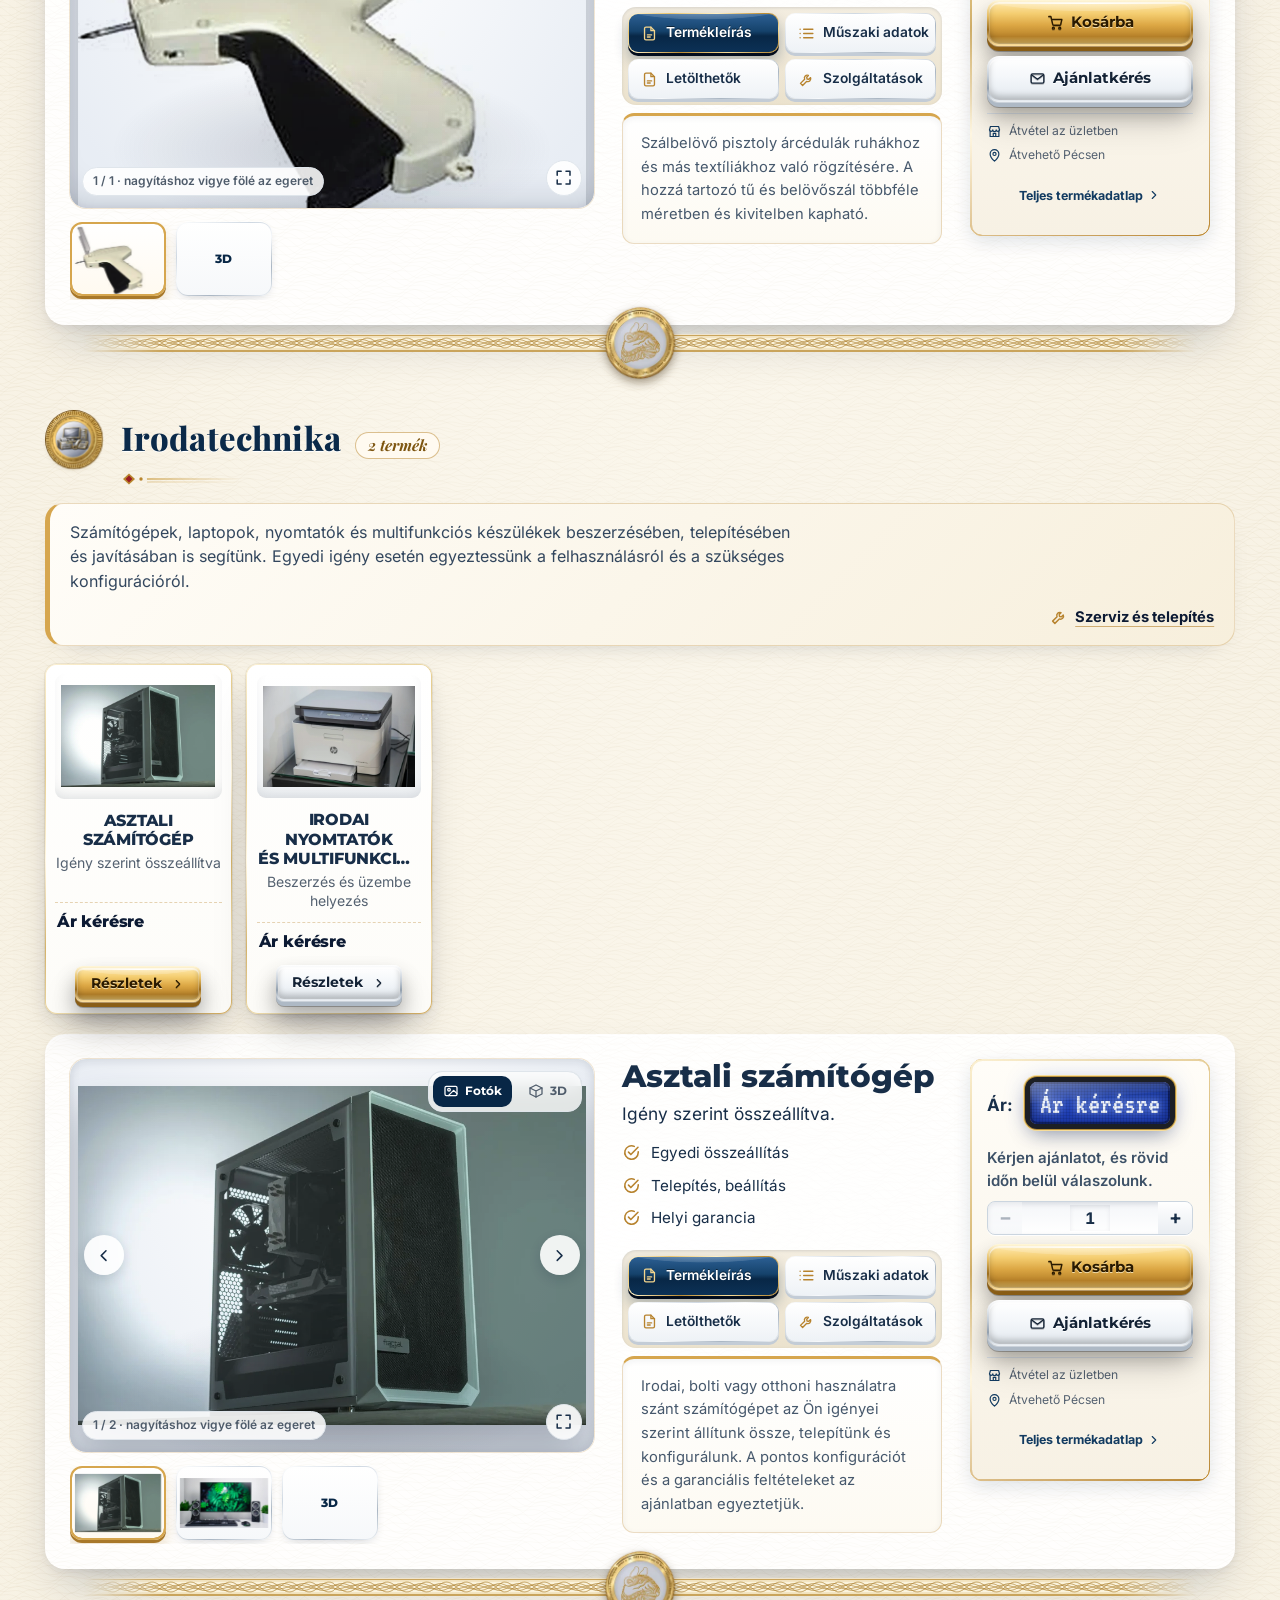
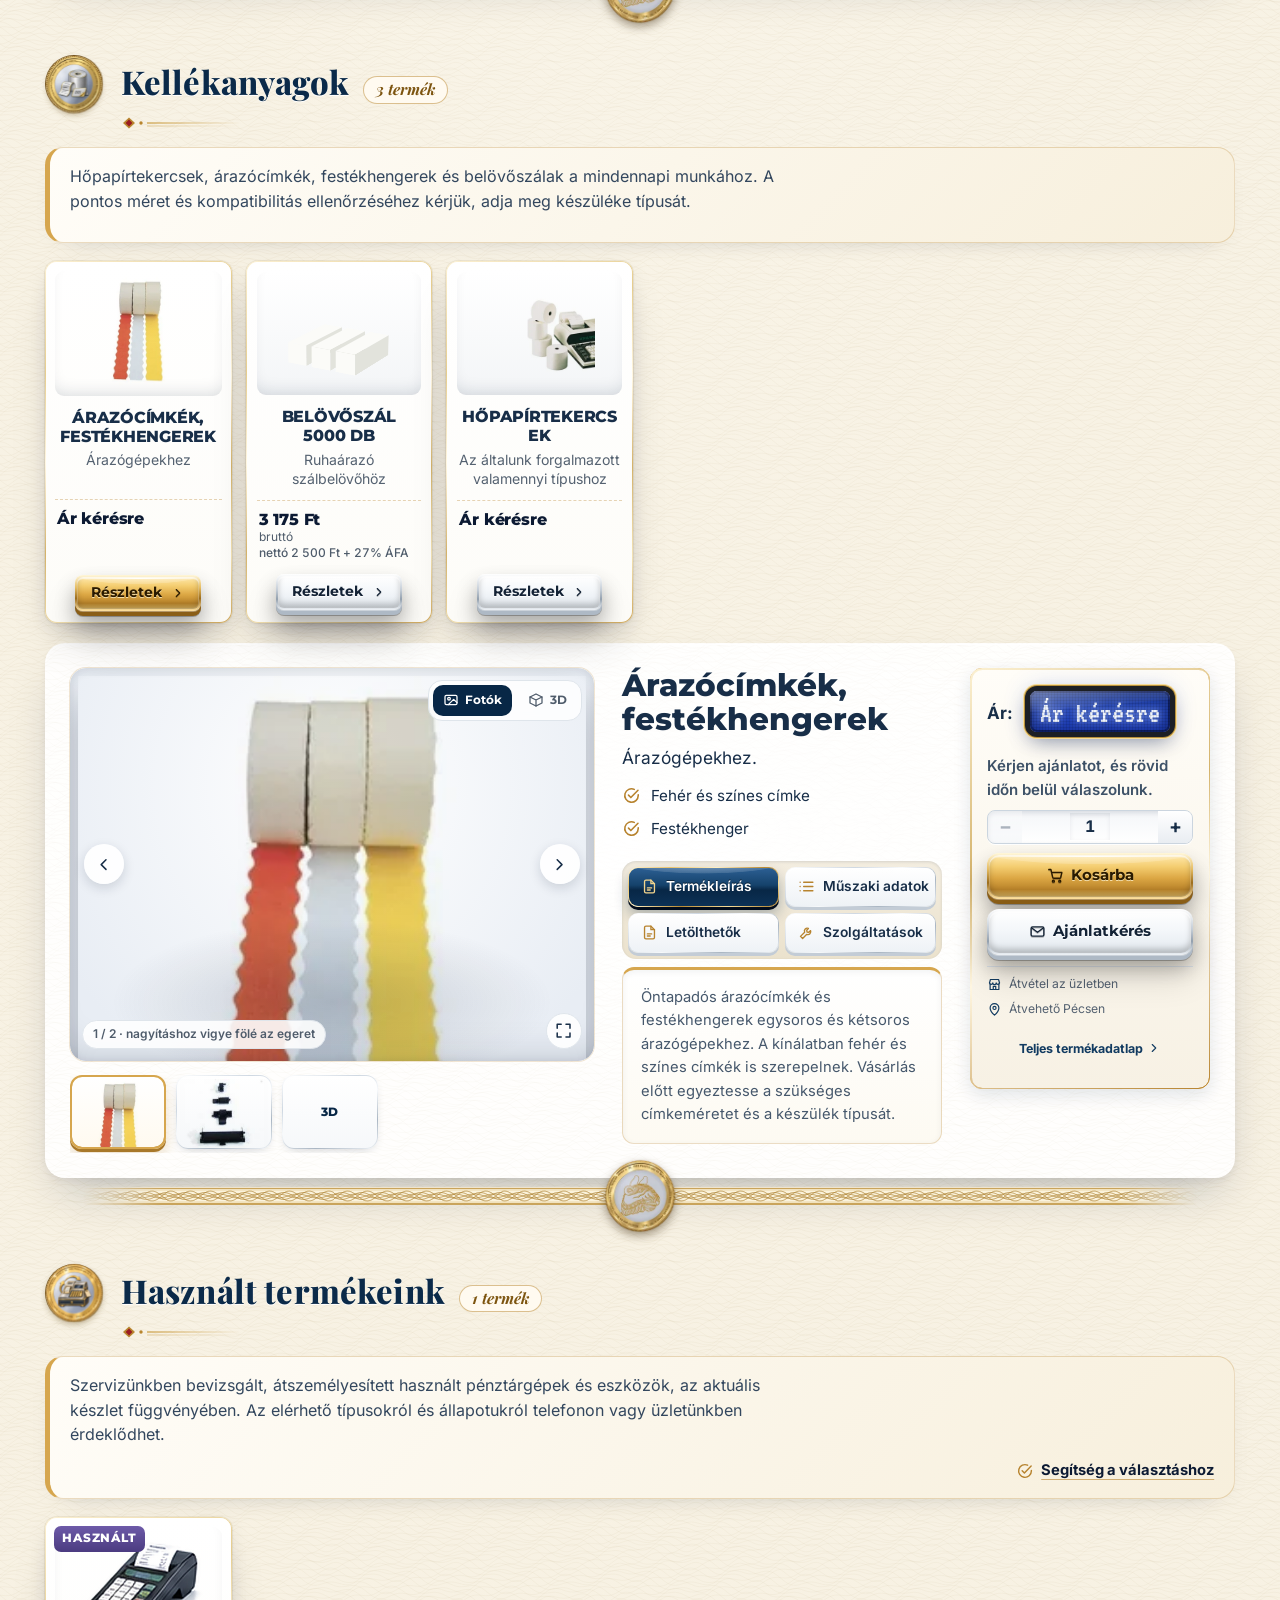
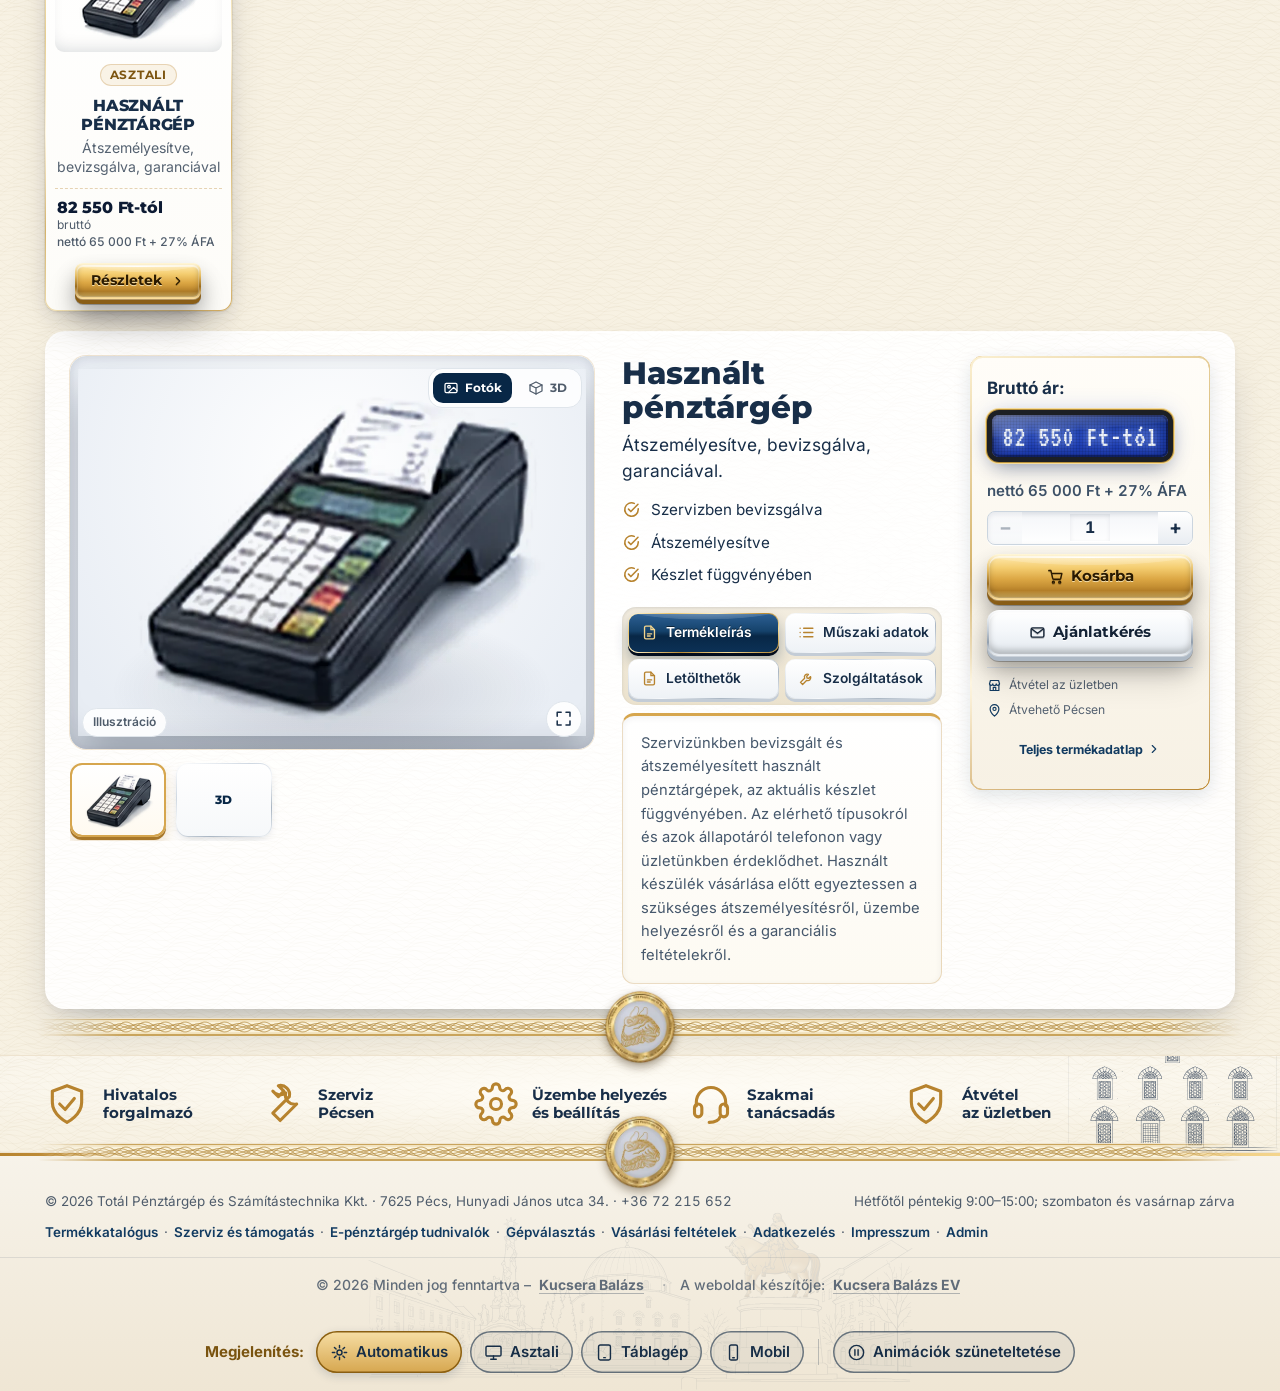
==== commit 8519a0e4: "Admin: a tulajdonos megadhatja a belépési e-mail címet annak, akinek a titkos beállításokban nincs (" ====
--- a/webaruhaz/index.html
+++ b/webaruhaz/index.html
@@ -3024,7 +3024,7 @@
 addEventListener('ptg-lang',()=>setTimeout(()=>setTitle(TITLE_HU),0));
 /* a kezelő (admin) telepíthető webalkalmazás-leírója csak az admin oldalon kerül be */
 /* az admin modul külön fájlban (admin.js + admin.css, a build.py készíti) – a látogatók nem töltik le */
-const ADMIN_VER='43e635bc59';
+const ADMIN_VER='1d66d0e5d4';
 let adminIgeret=null;
 function adminBetolt(){ if(typeof pageAdmin==='function') return Promise.resolve(); if(adminIgeret) return adminIgeret;
   adminIgeret=new Promise((ok,no)=>{ const l=document.createElement('link'); l.rel='stylesheet'; l.href='admin.css?v='+ADMIN_VER; document.head.appendChild(l);
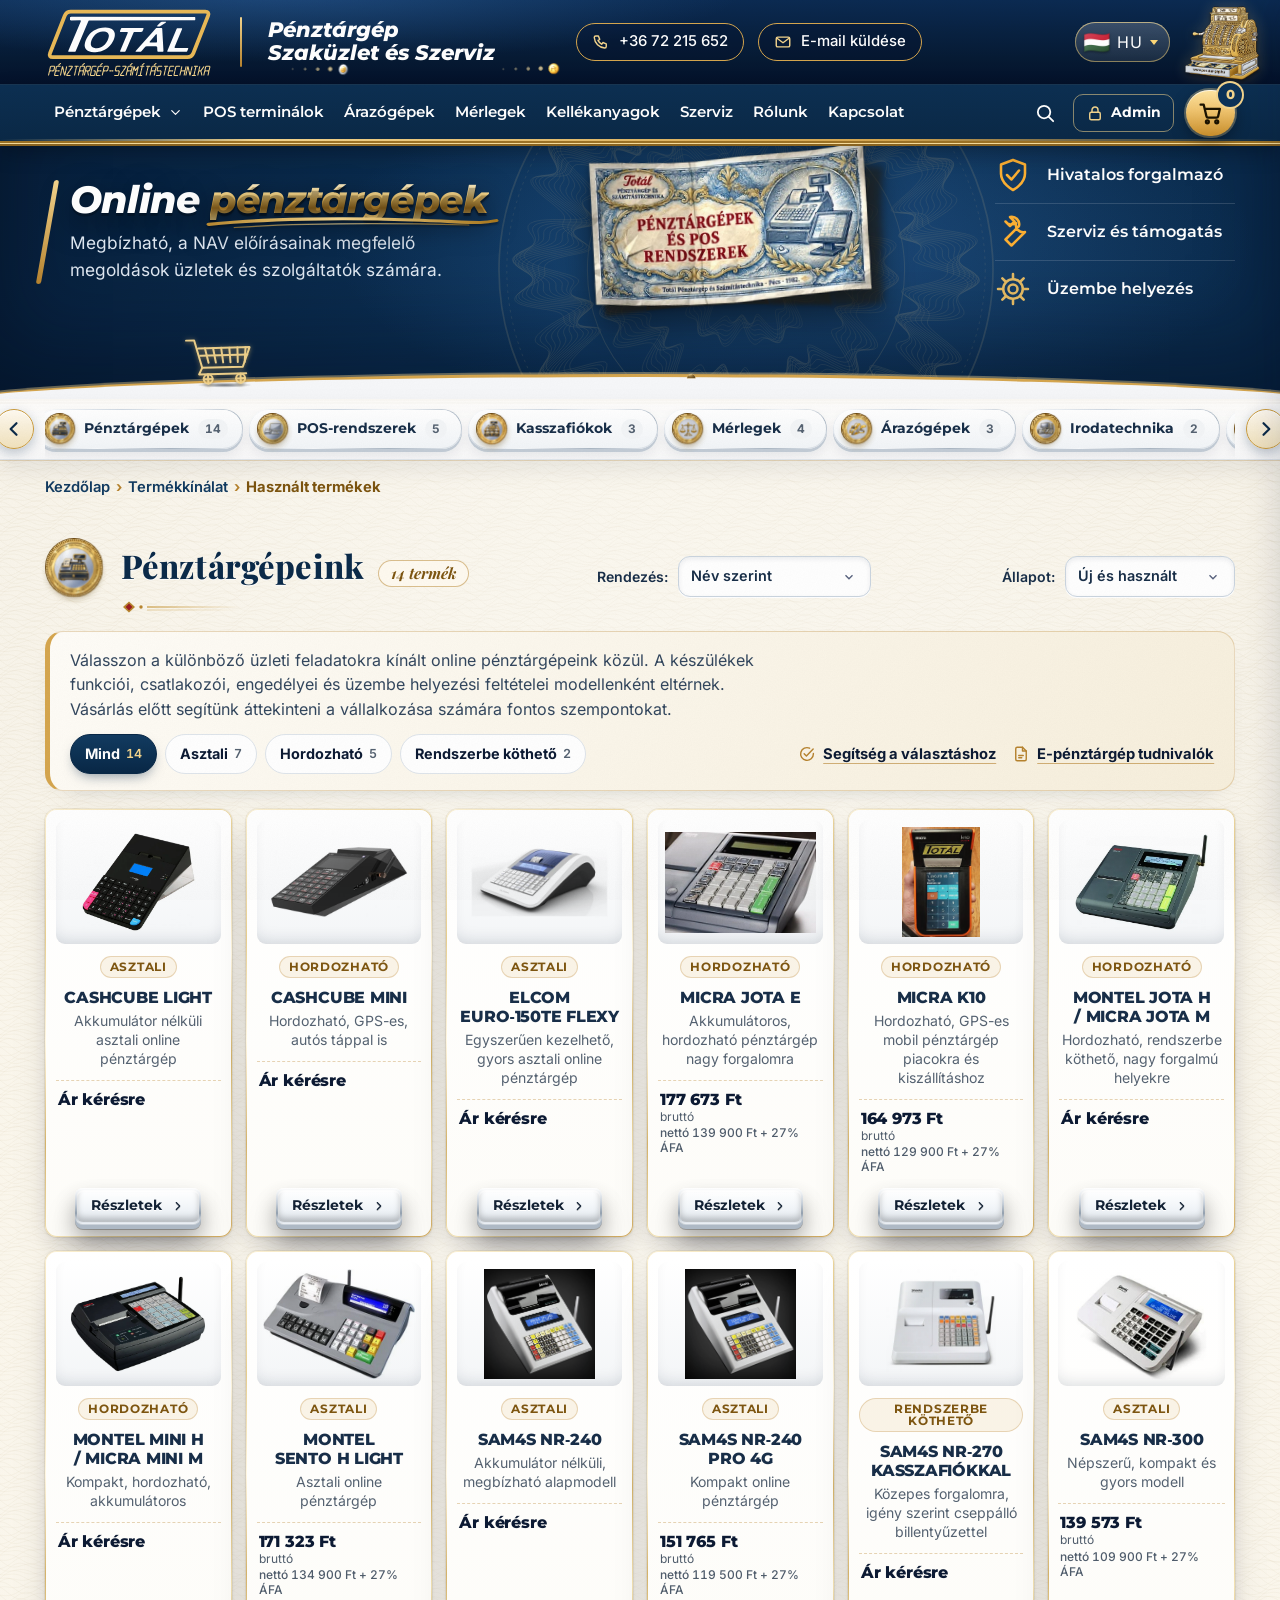
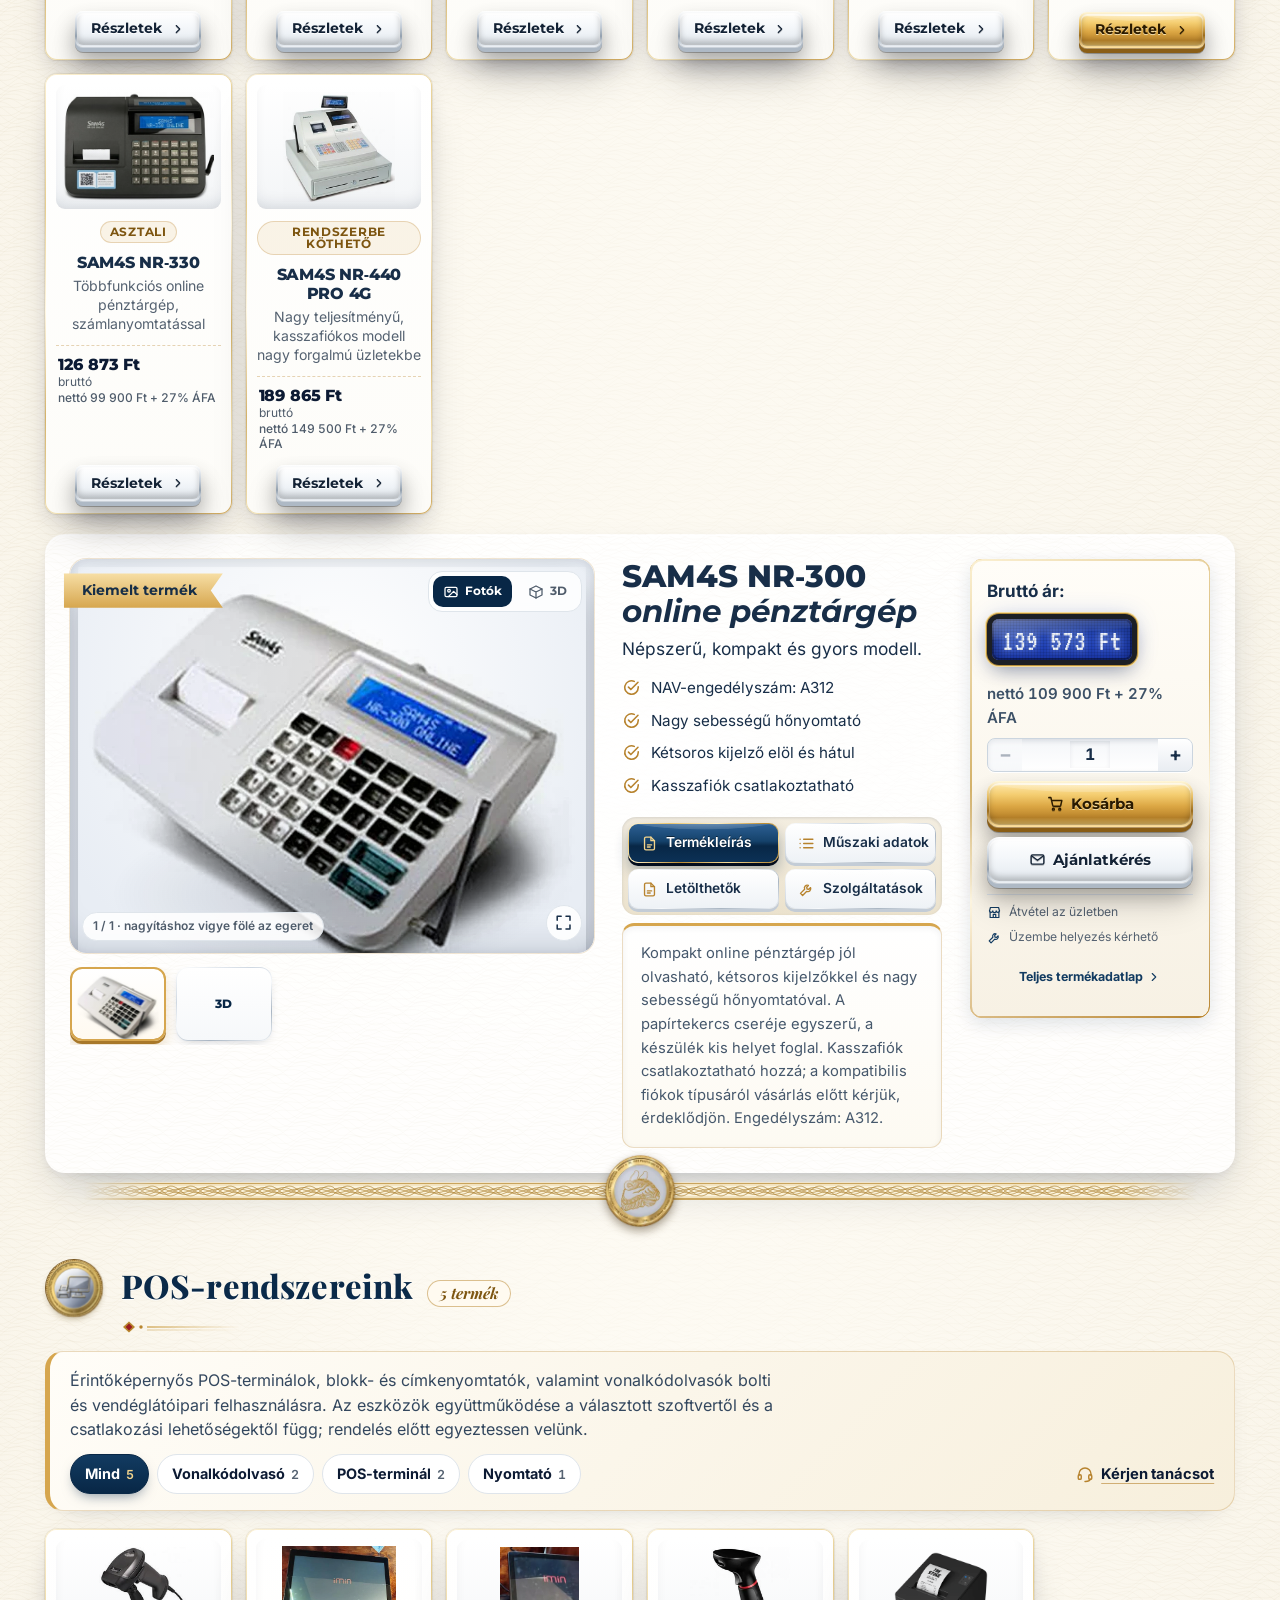
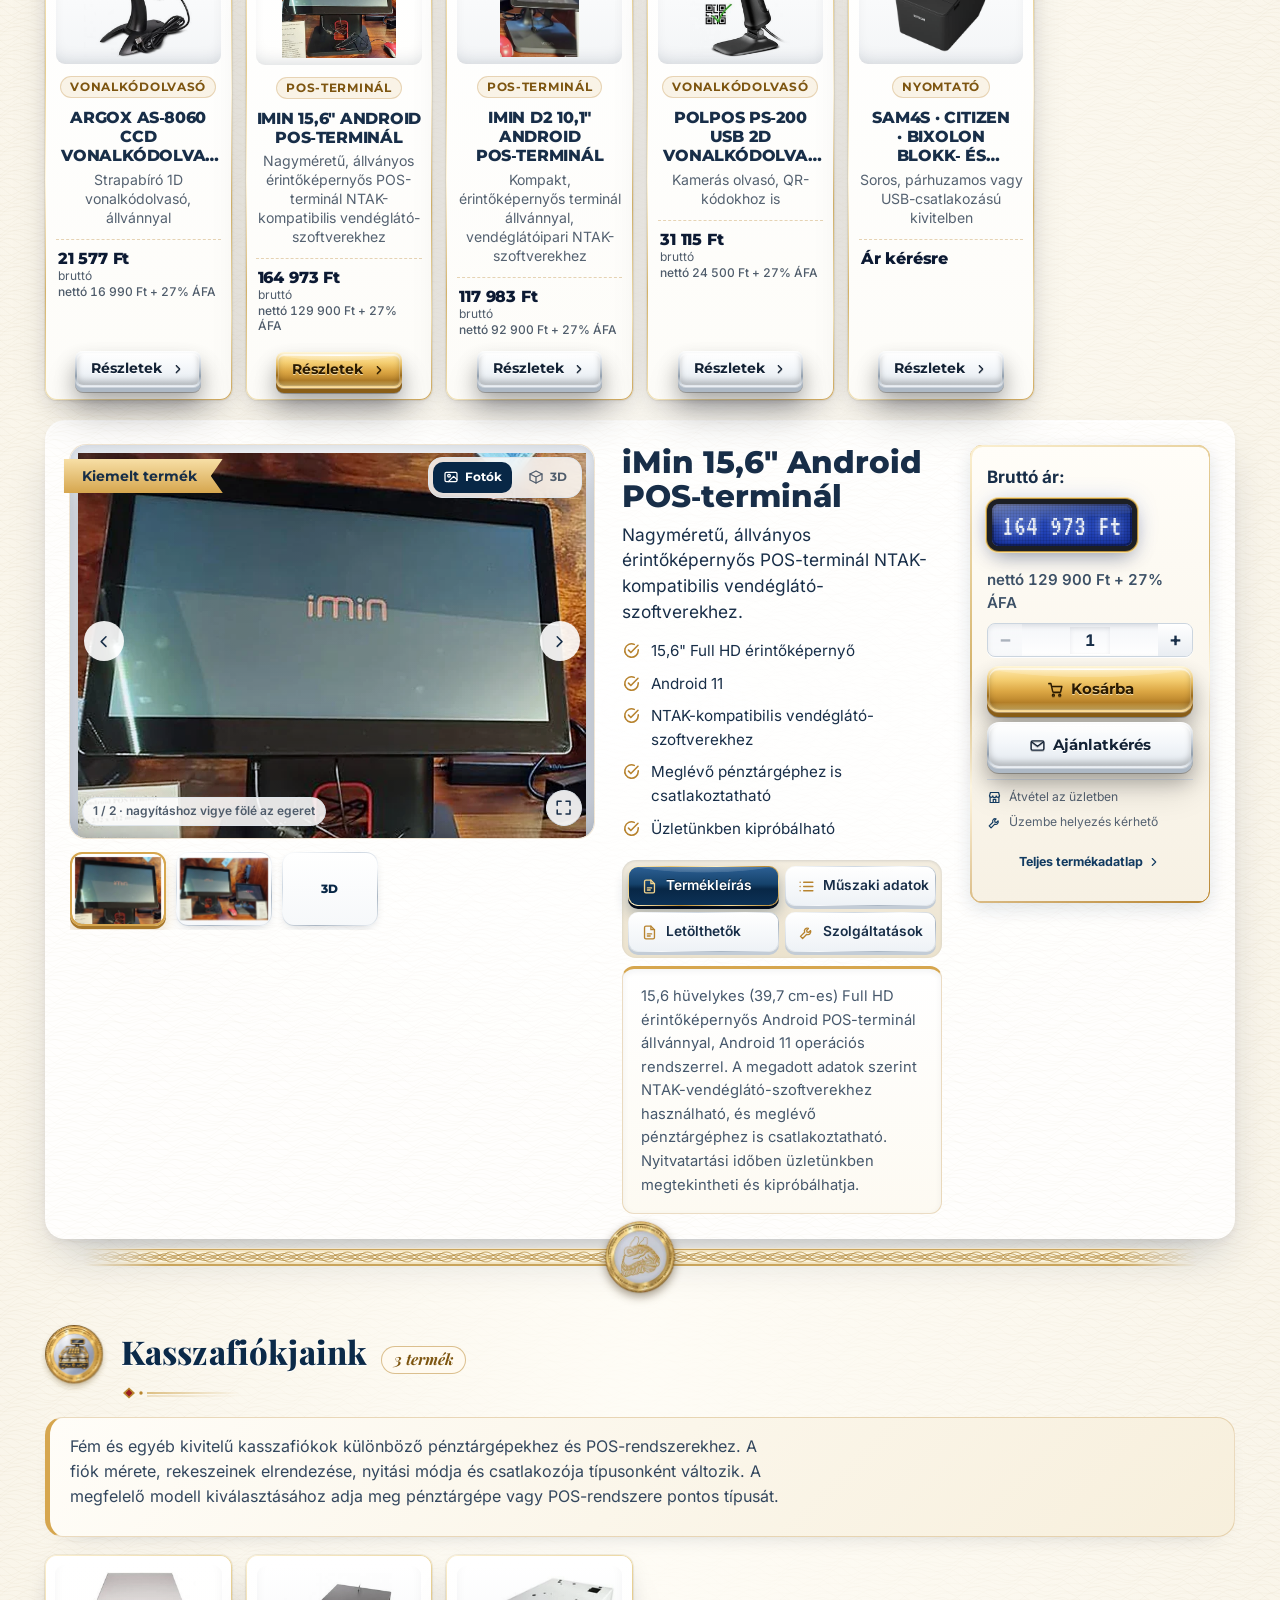
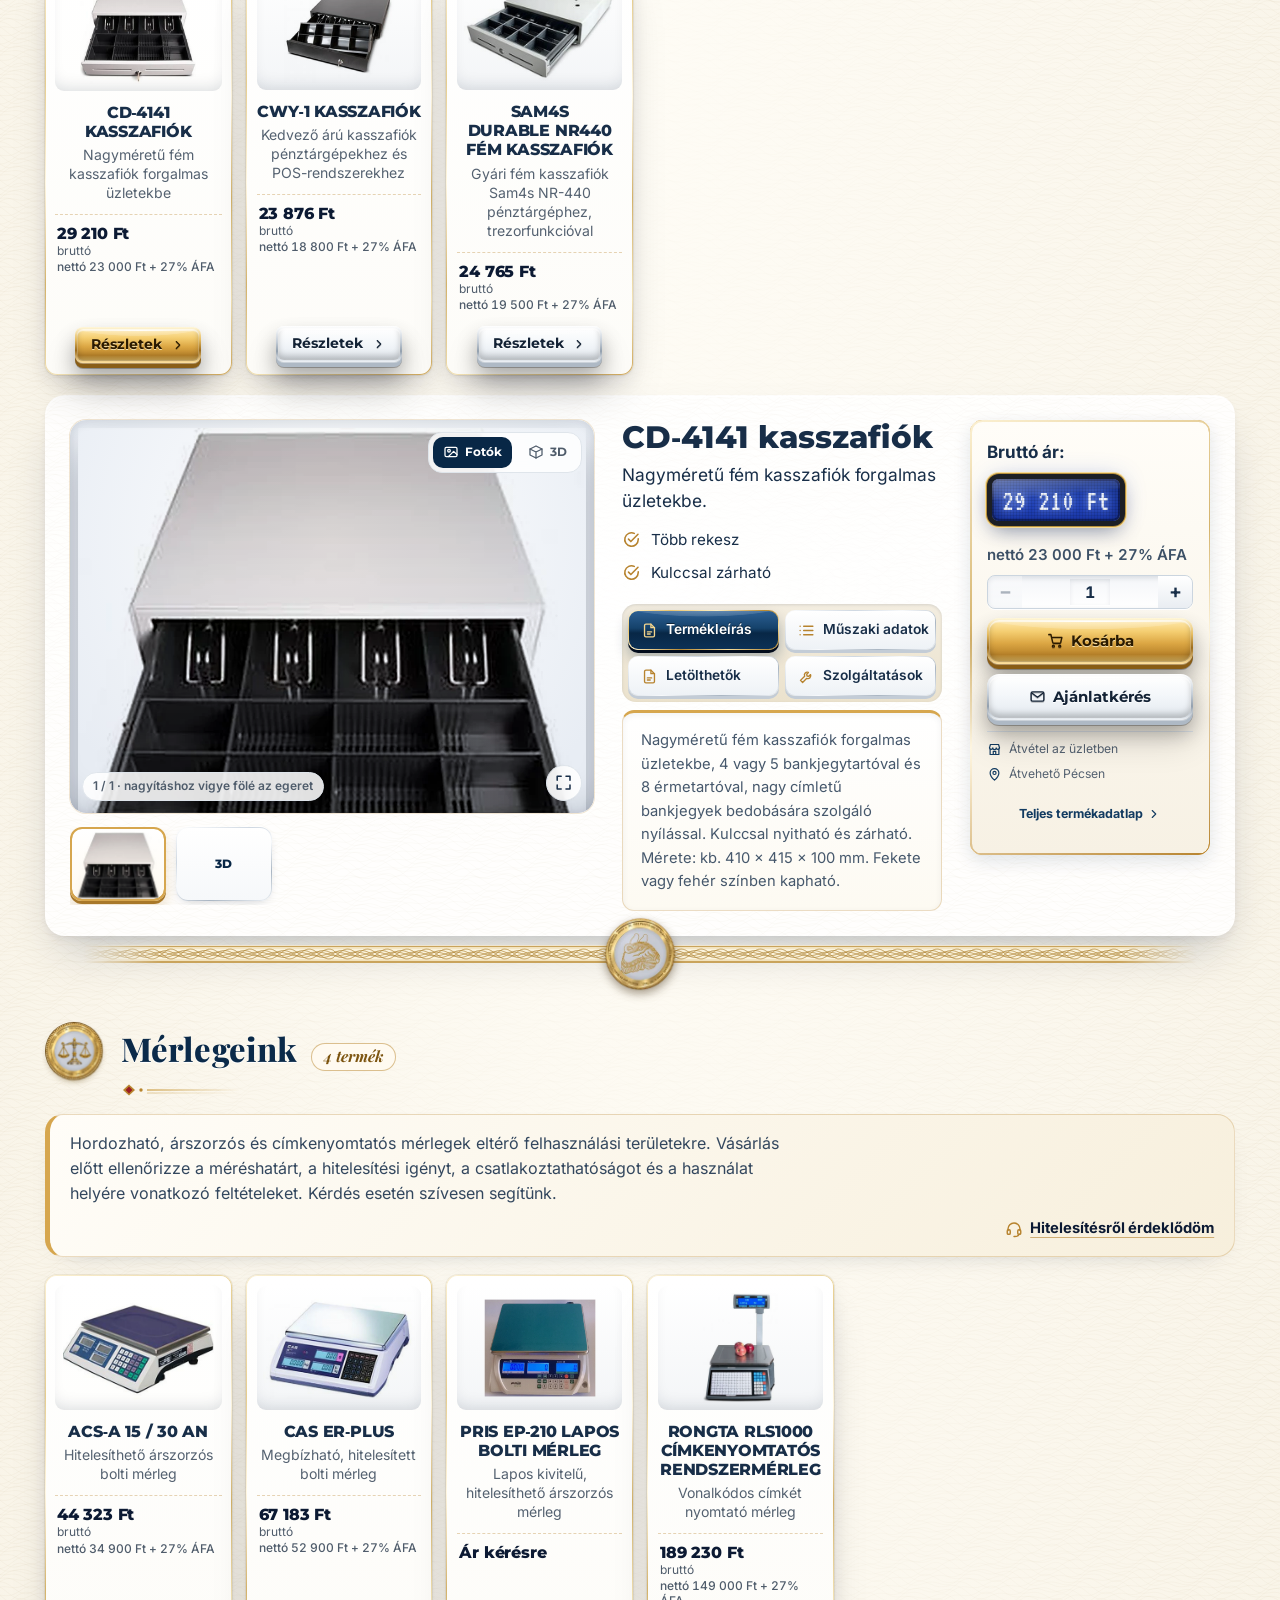
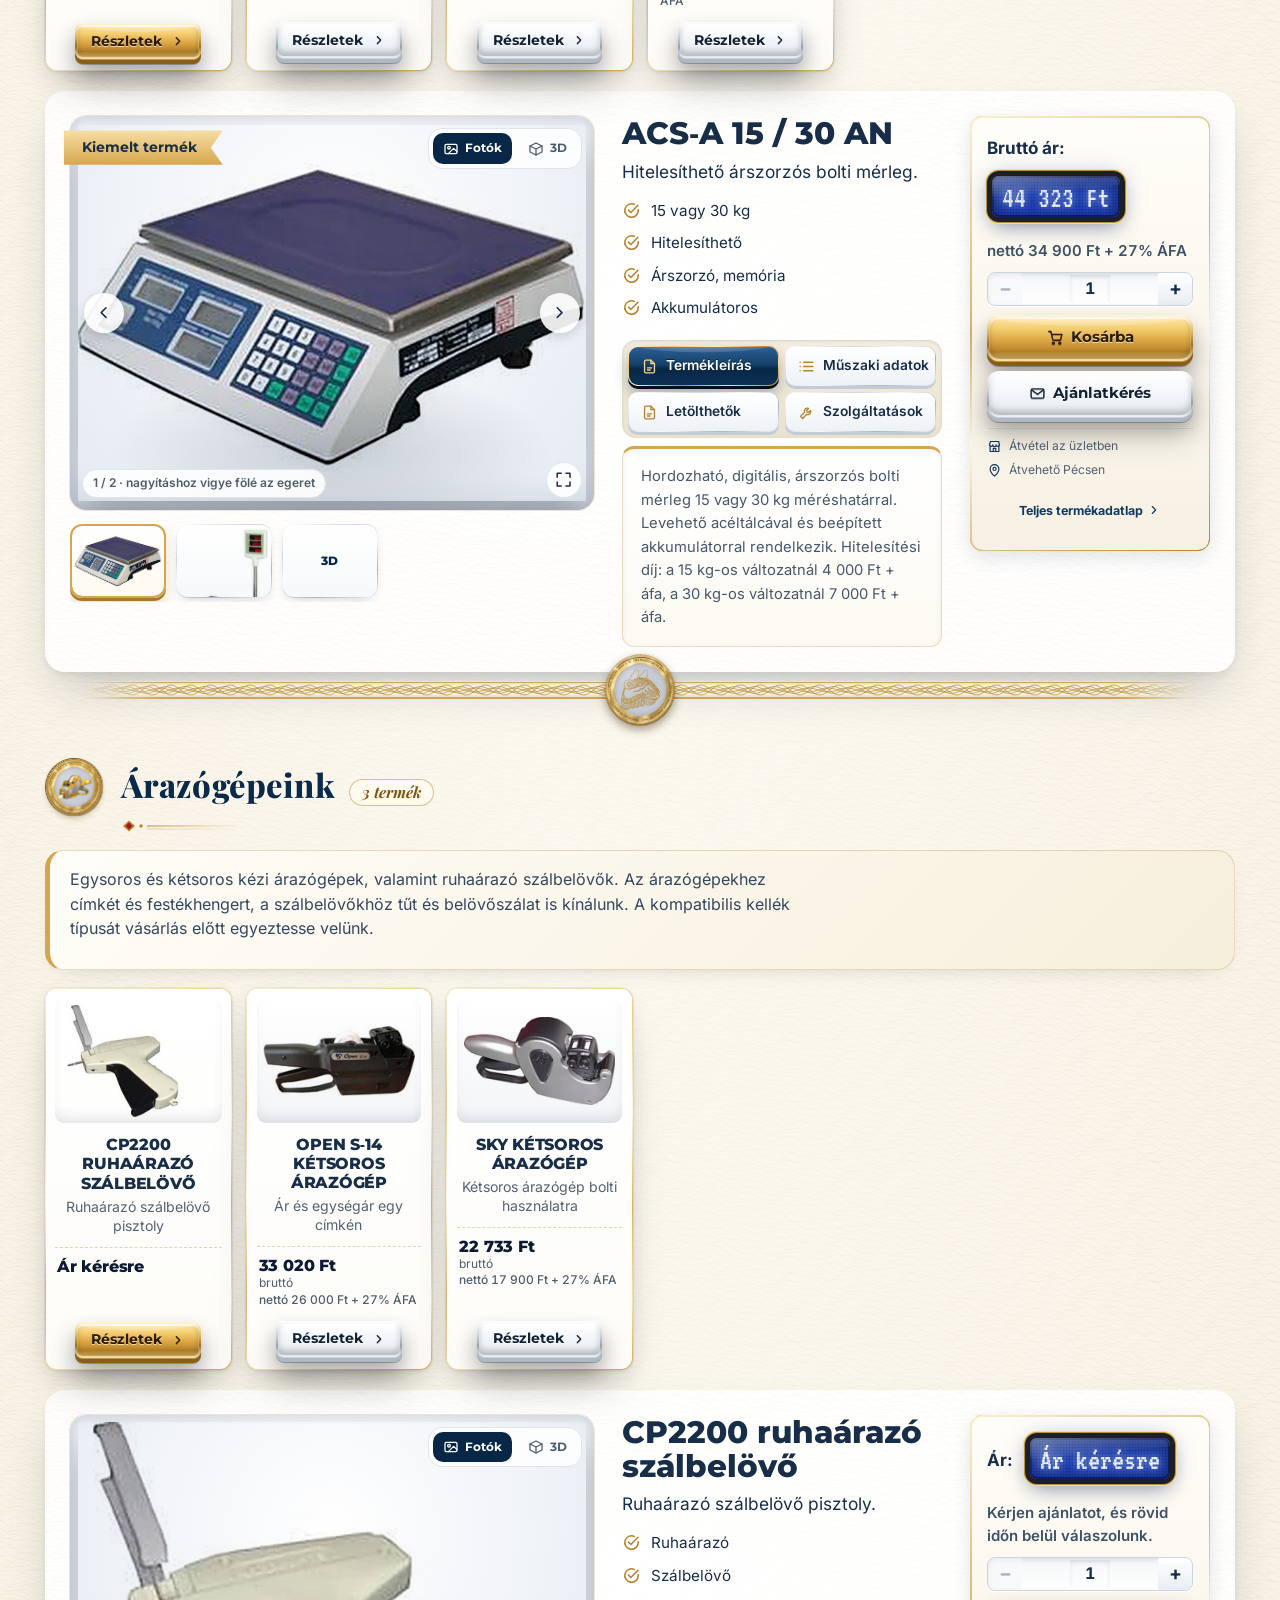
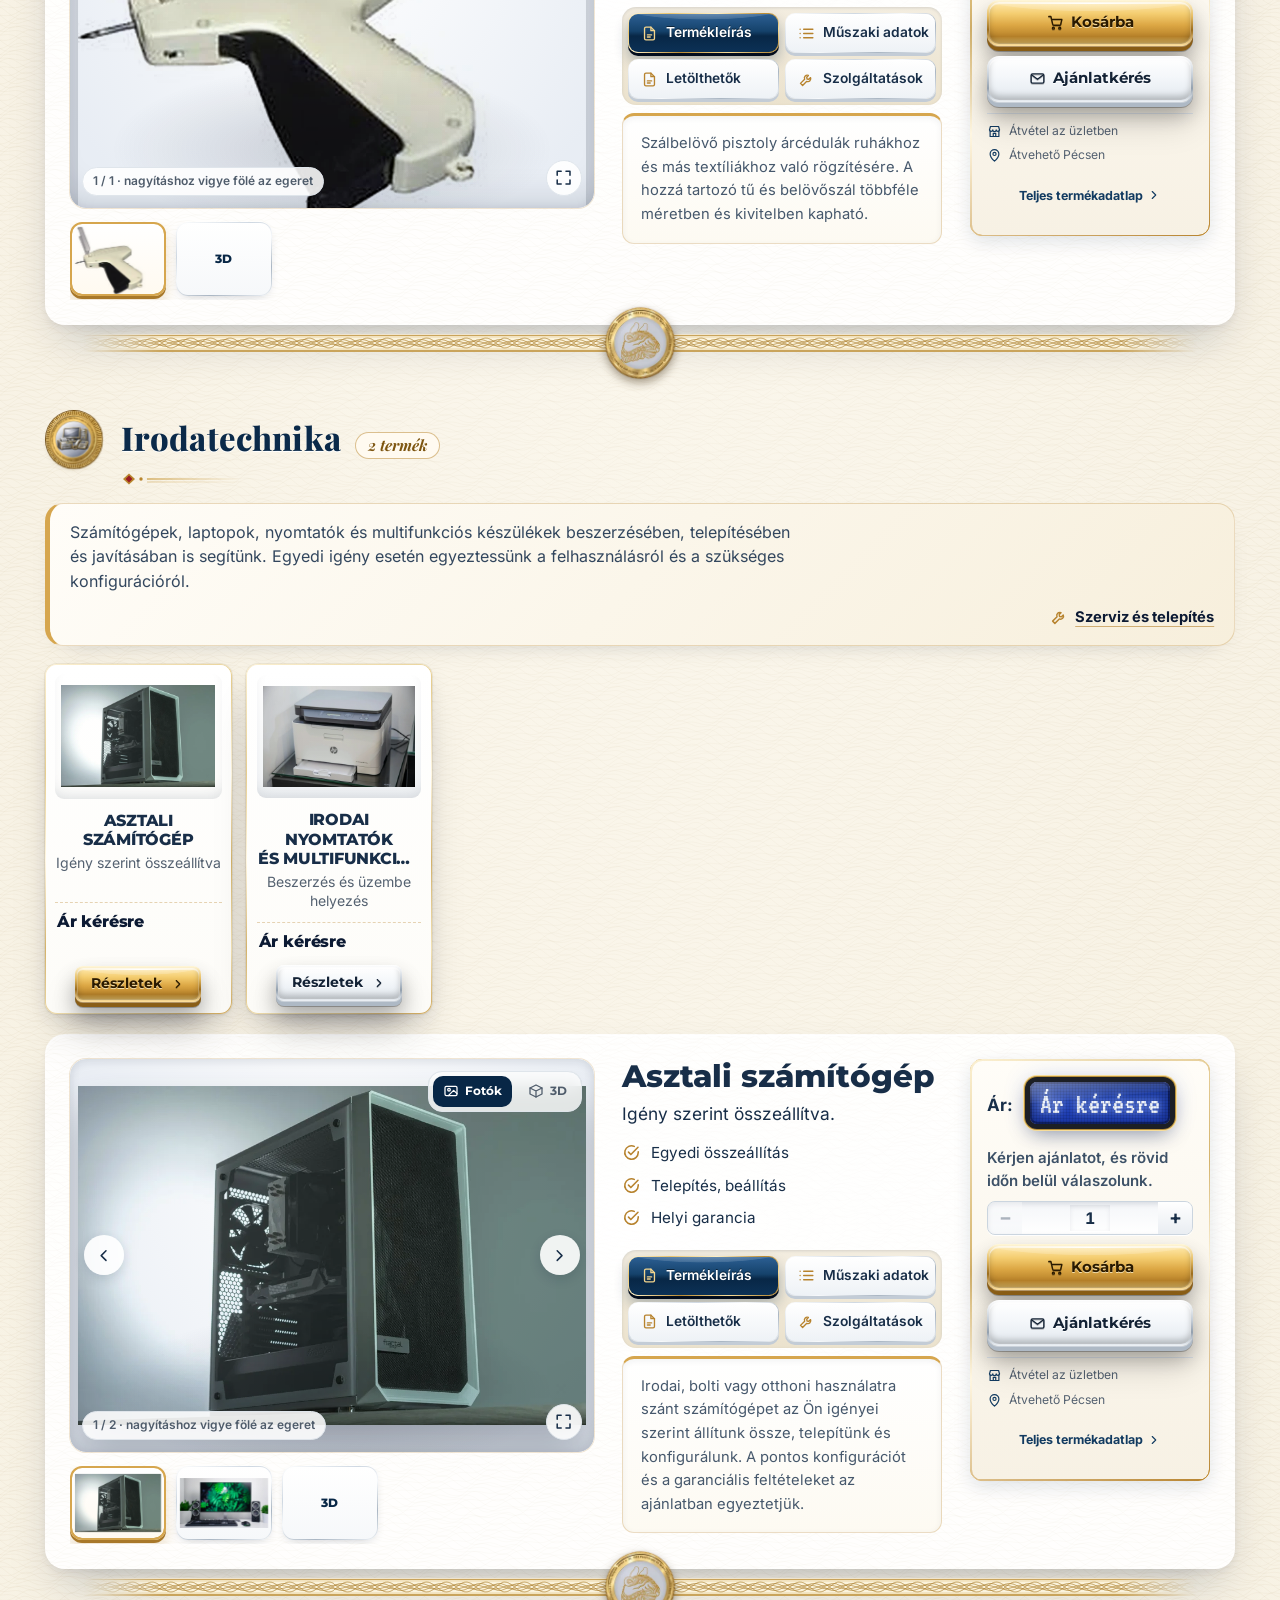
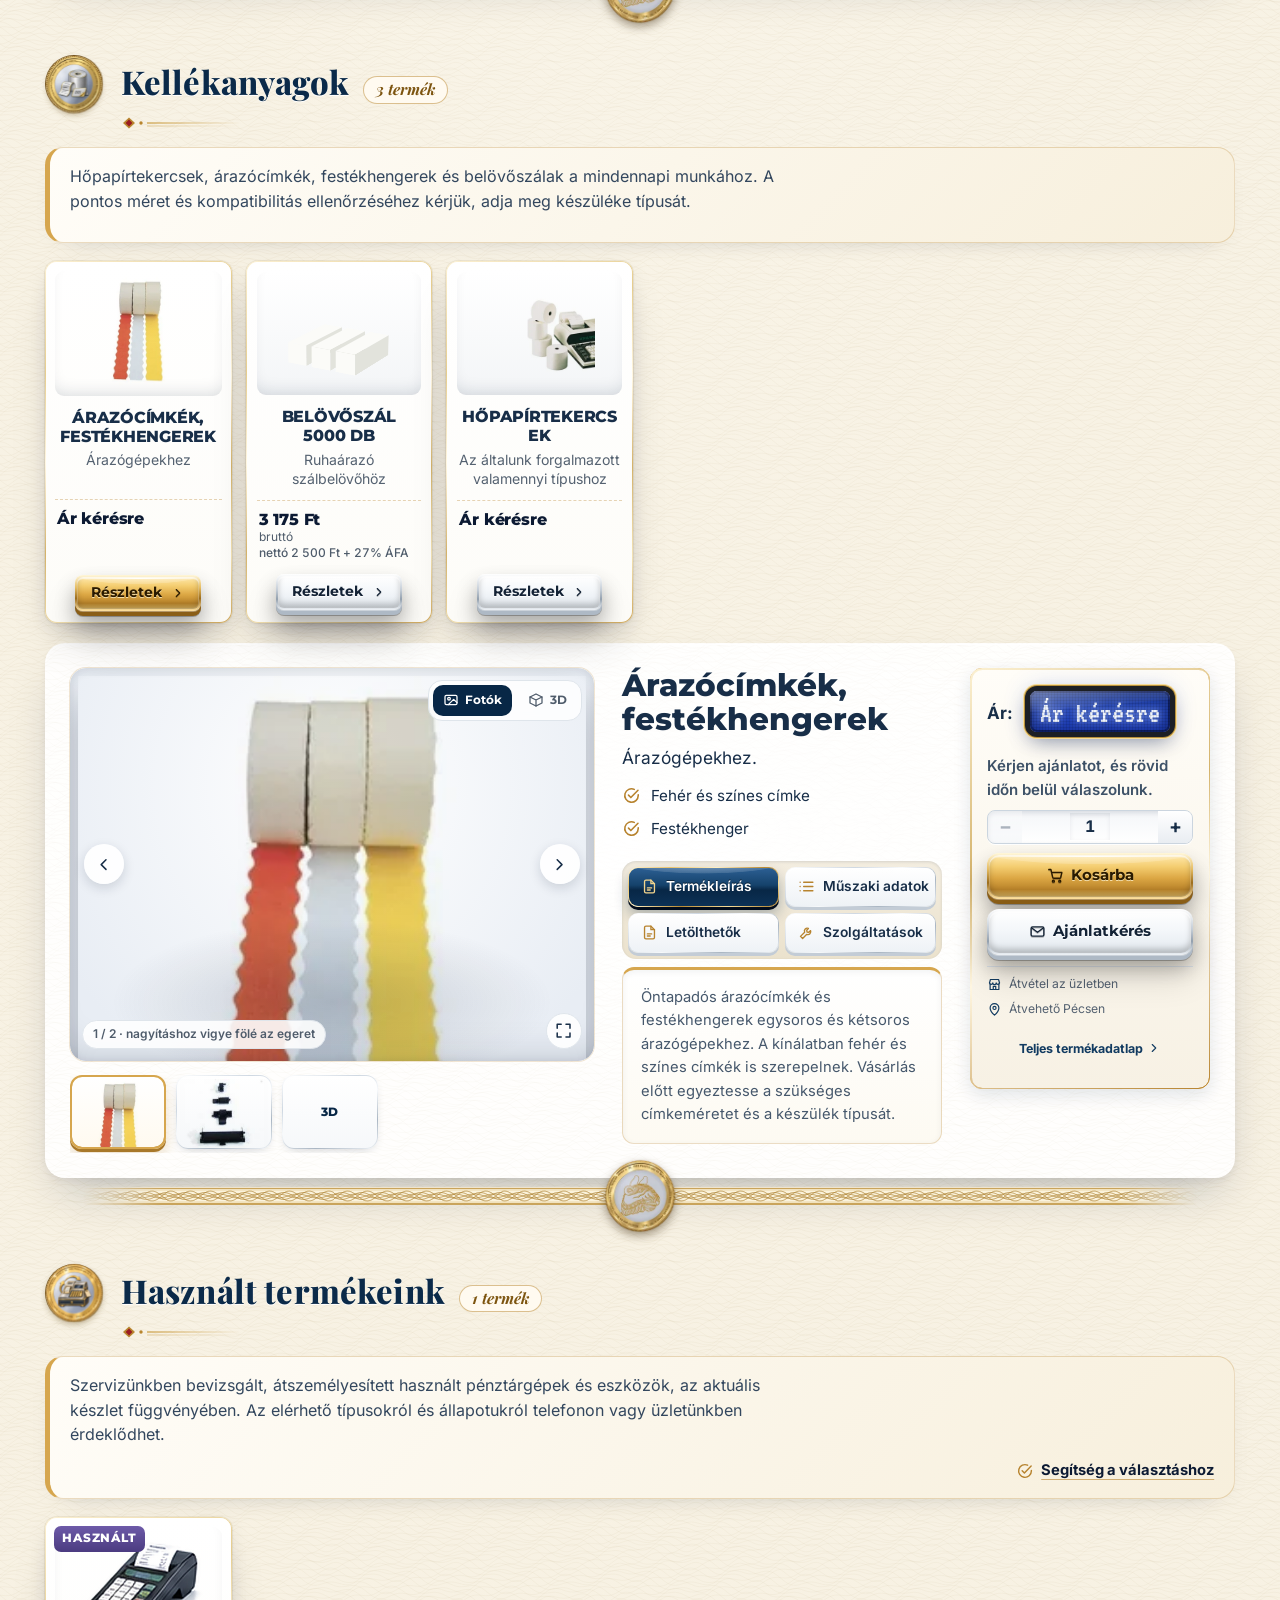
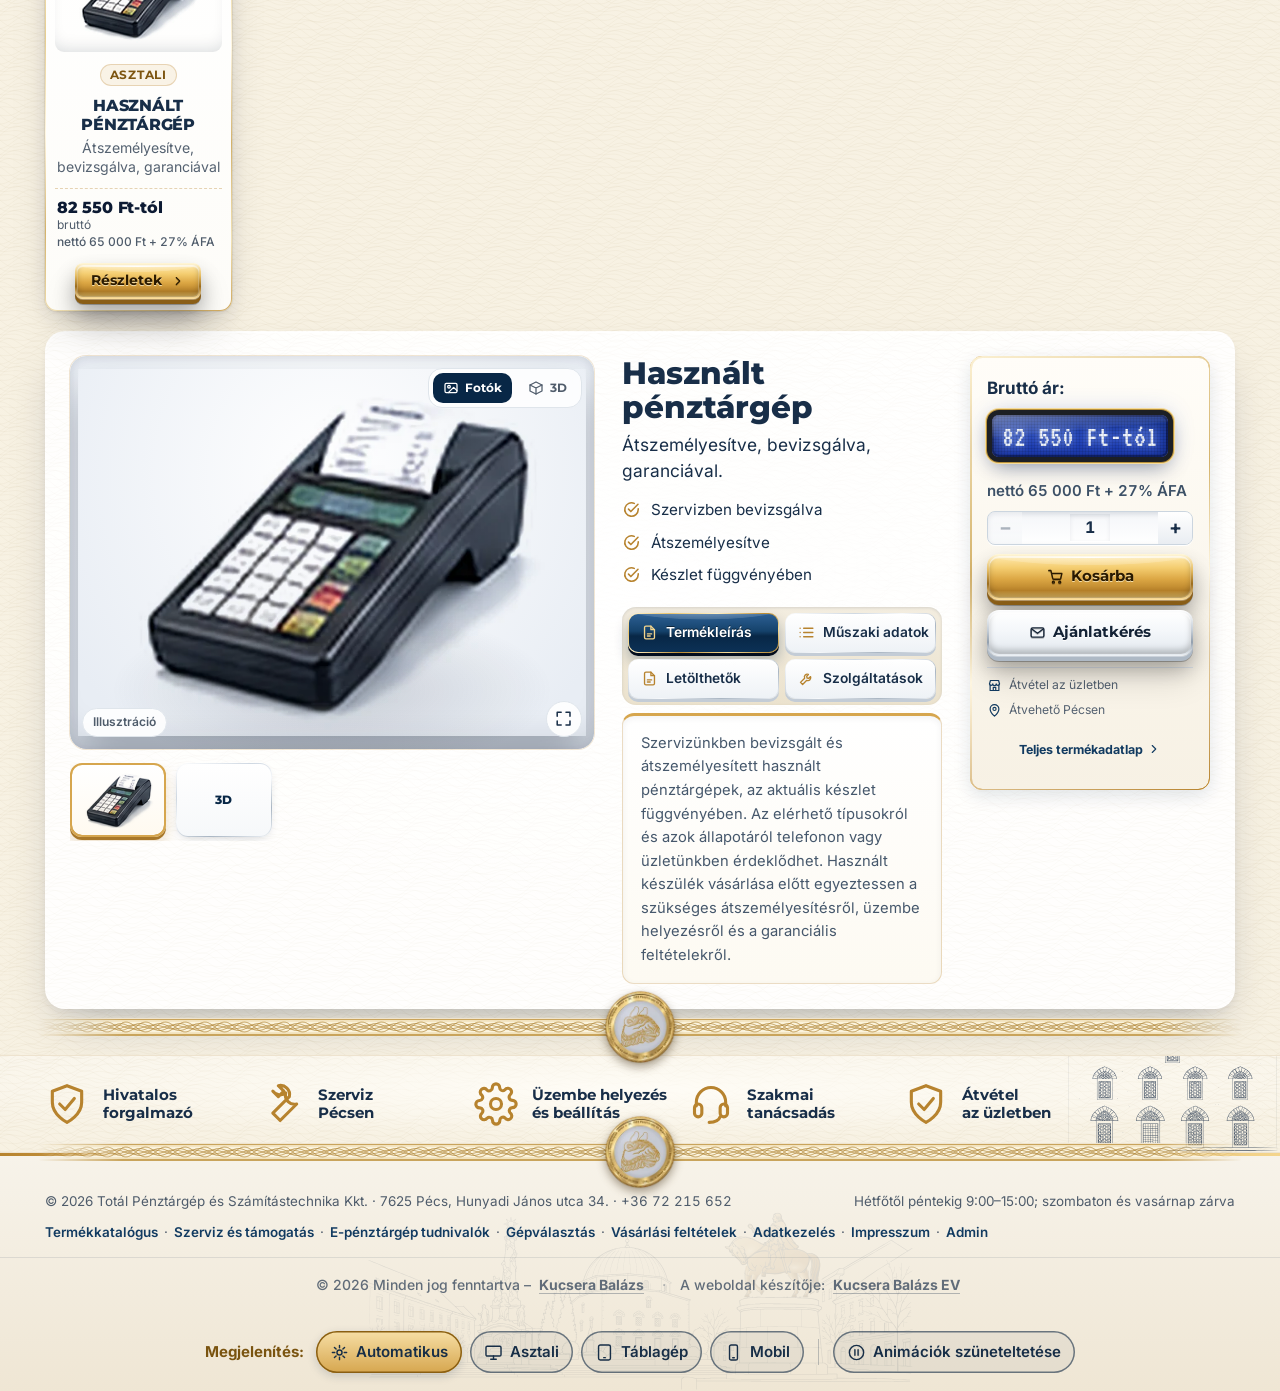
==== commit d5d105e1: "Admin belépés: az „Első belépés” kódkérés hibája a névlista alatt jól láthatóan jelenik meg (eddig c" ====
--- a/webaruhaz/index.html
+++ b/webaruhaz/index.html
@@ -3024,7 +3024,7 @@
 addEventListener('ptg-lang',()=>setTimeout(()=>setTitle(TITLE_HU),0));
 /* a kezelő (admin) telepíthető webalkalmazás-leírója csak az admin oldalon kerül be */
 /* az admin modul külön fájlban (admin.js + admin.css, a build.py készíti) – a látogatók nem töltik le */
-const ADMIN_VER='1d66d0e5d4';
+const ADMIN_VER='992f2bbff6';
 let adminIgeret=null;
 function adminBetolt(){ if(typeof pageAdmin==='function') return Promise.resolve(); if(adminIgeret) return adminIgeret;
   adminIgeret=new Promise((ok,no)=>{ const l=document.createElement('link'); l.rel='stylesheet'; l.href='admin.css?v='+ADMIN_VER; document.head.appendChild(l);
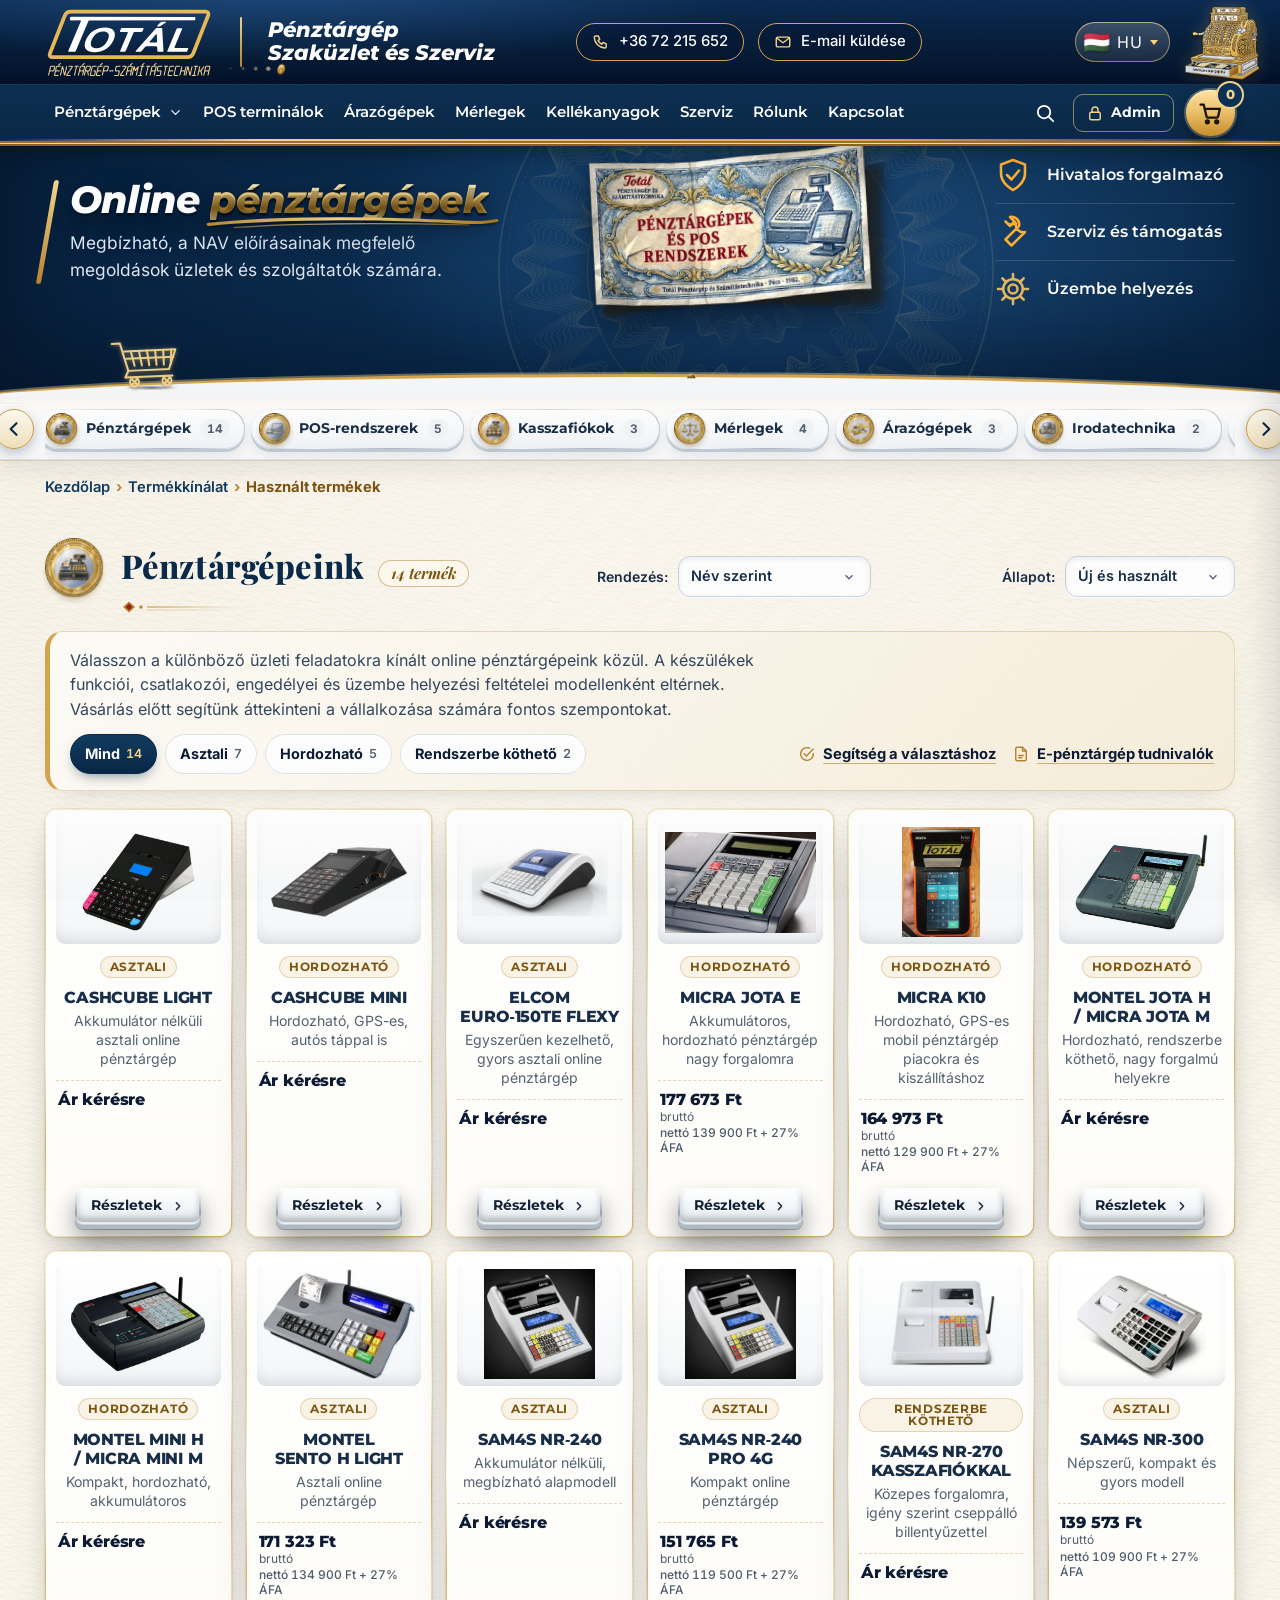
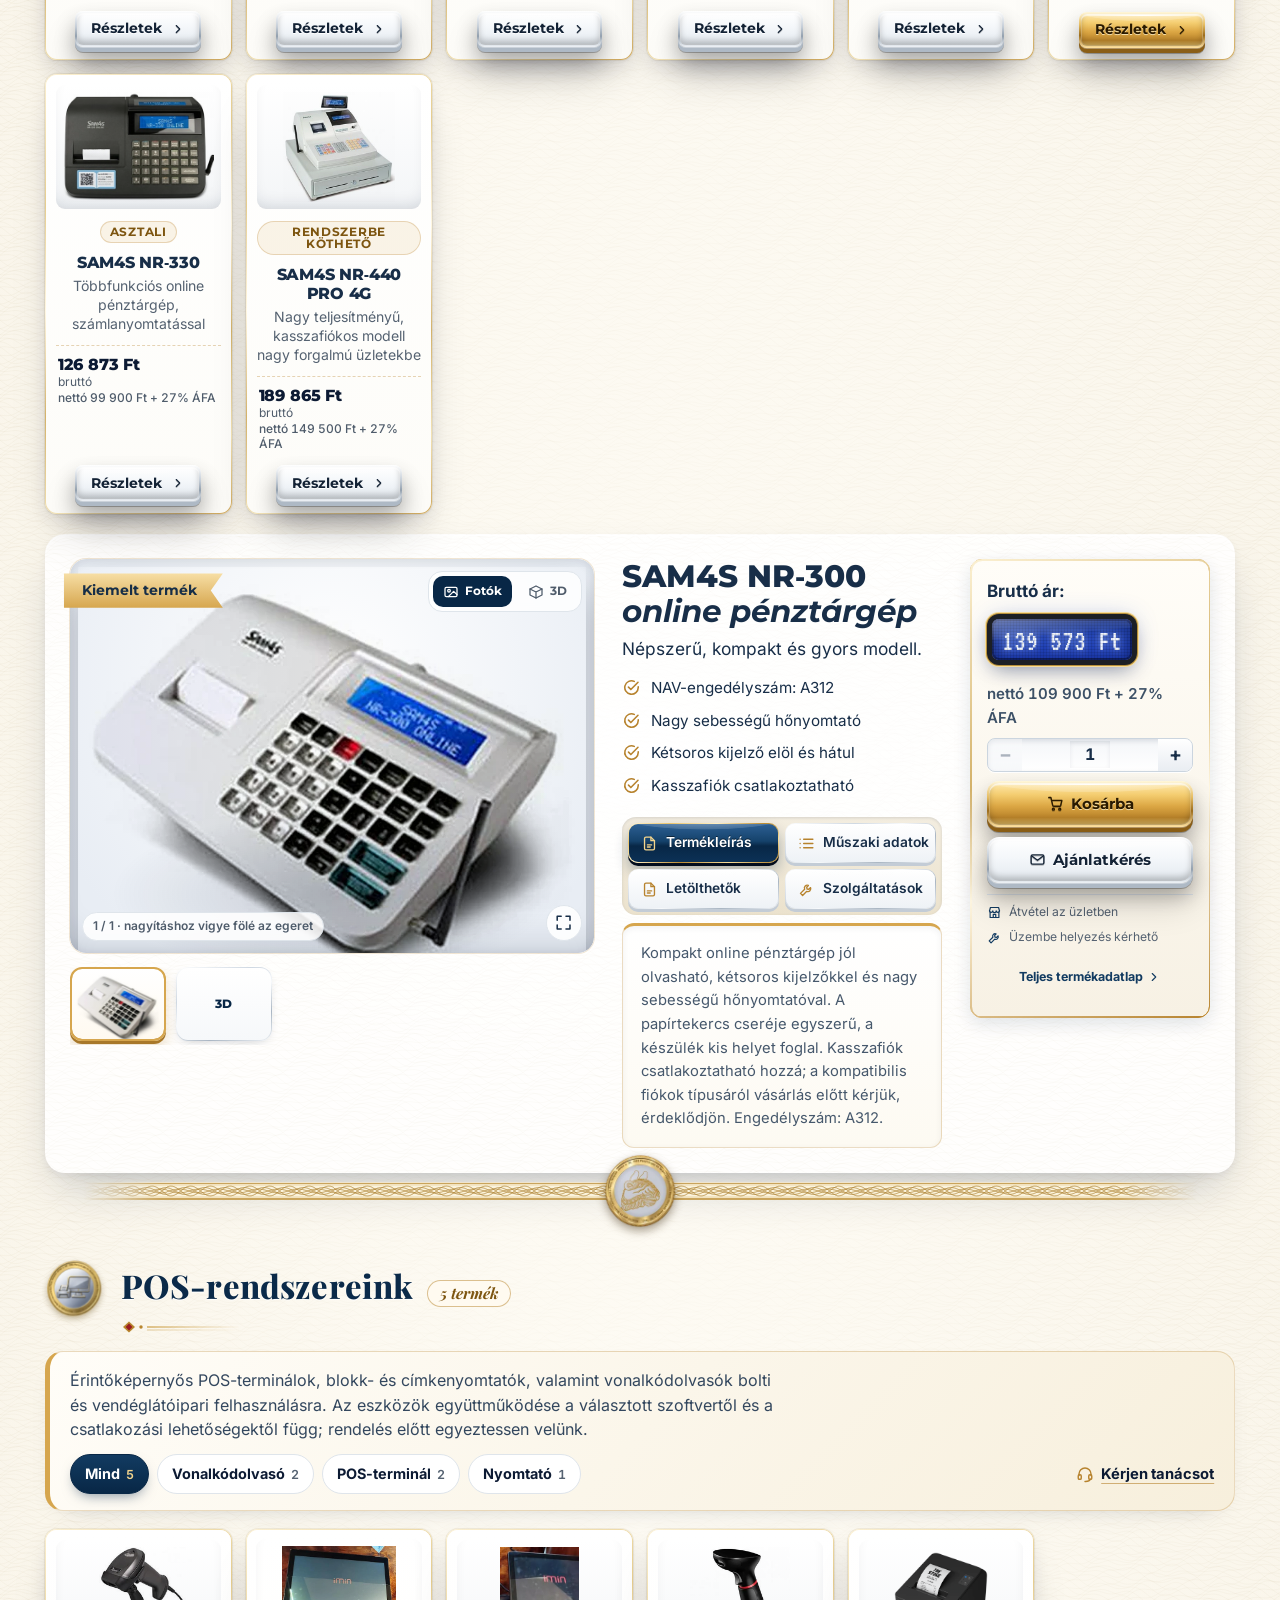
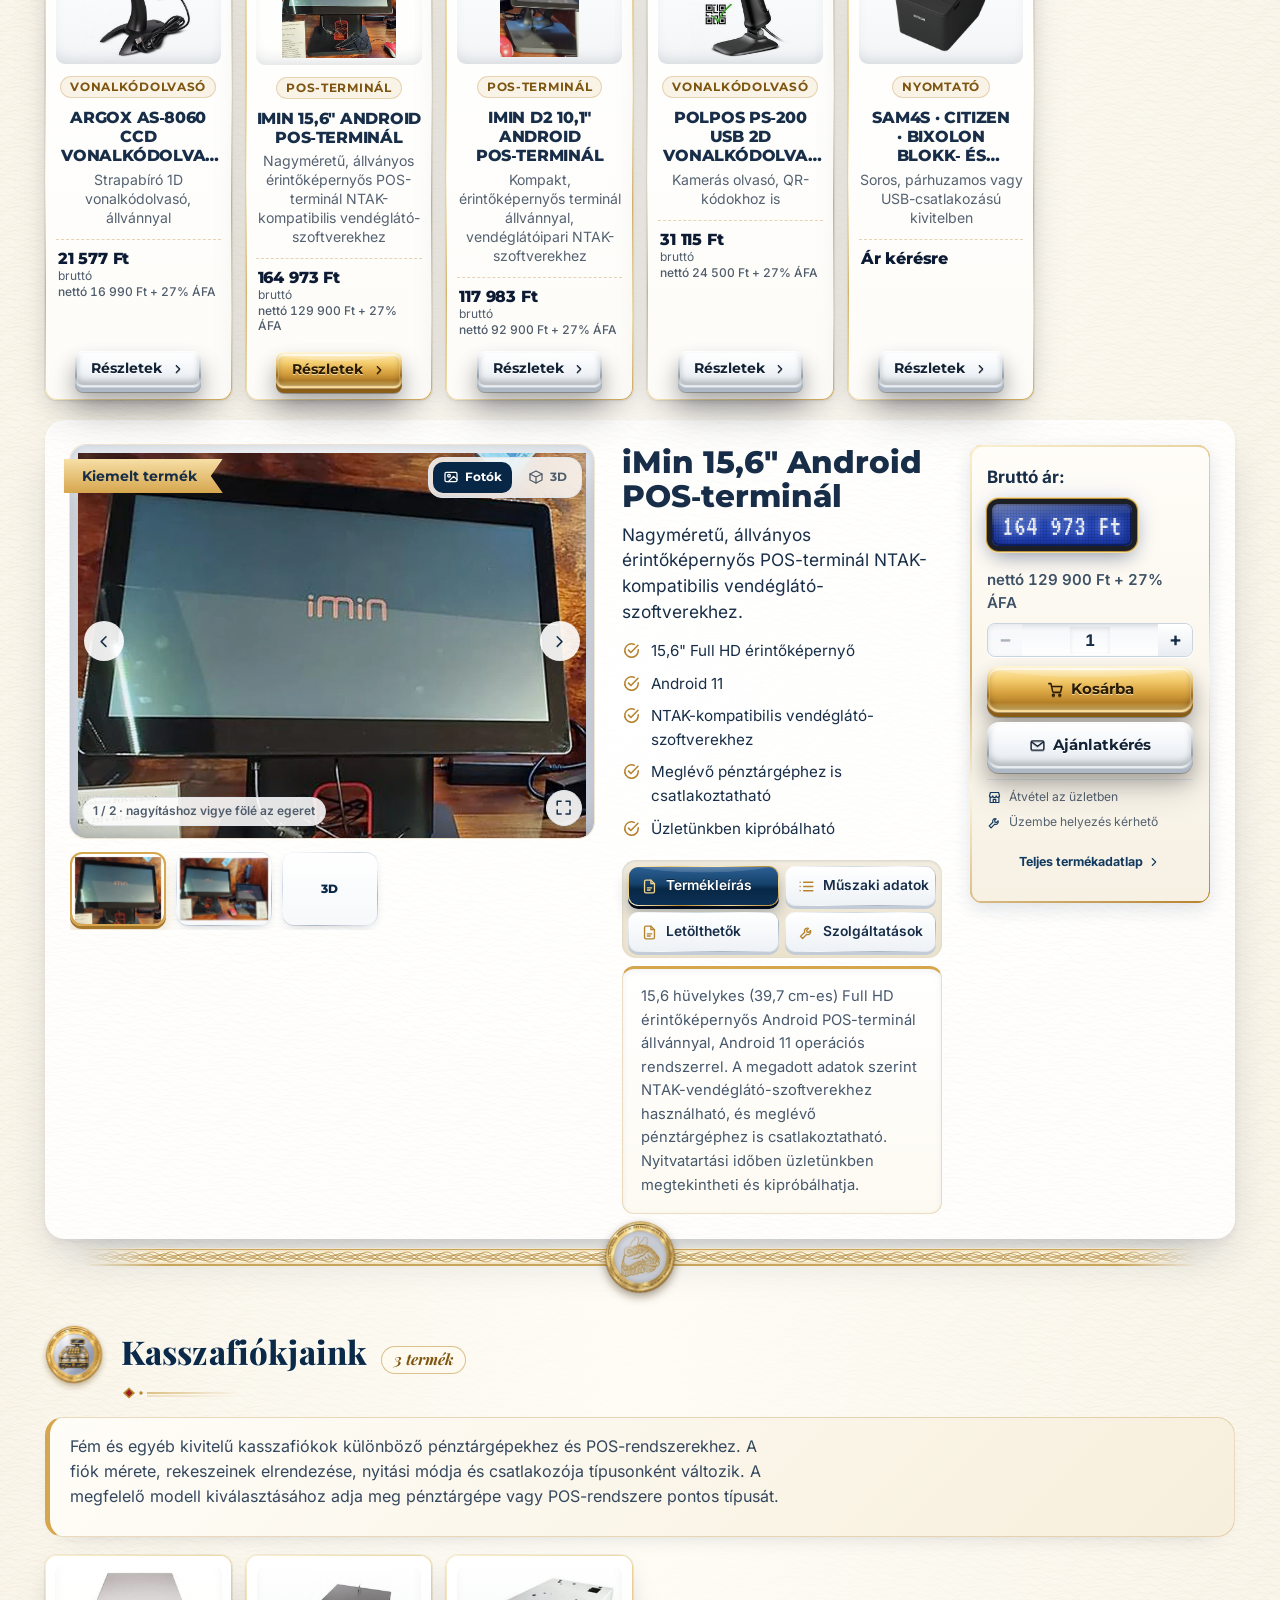
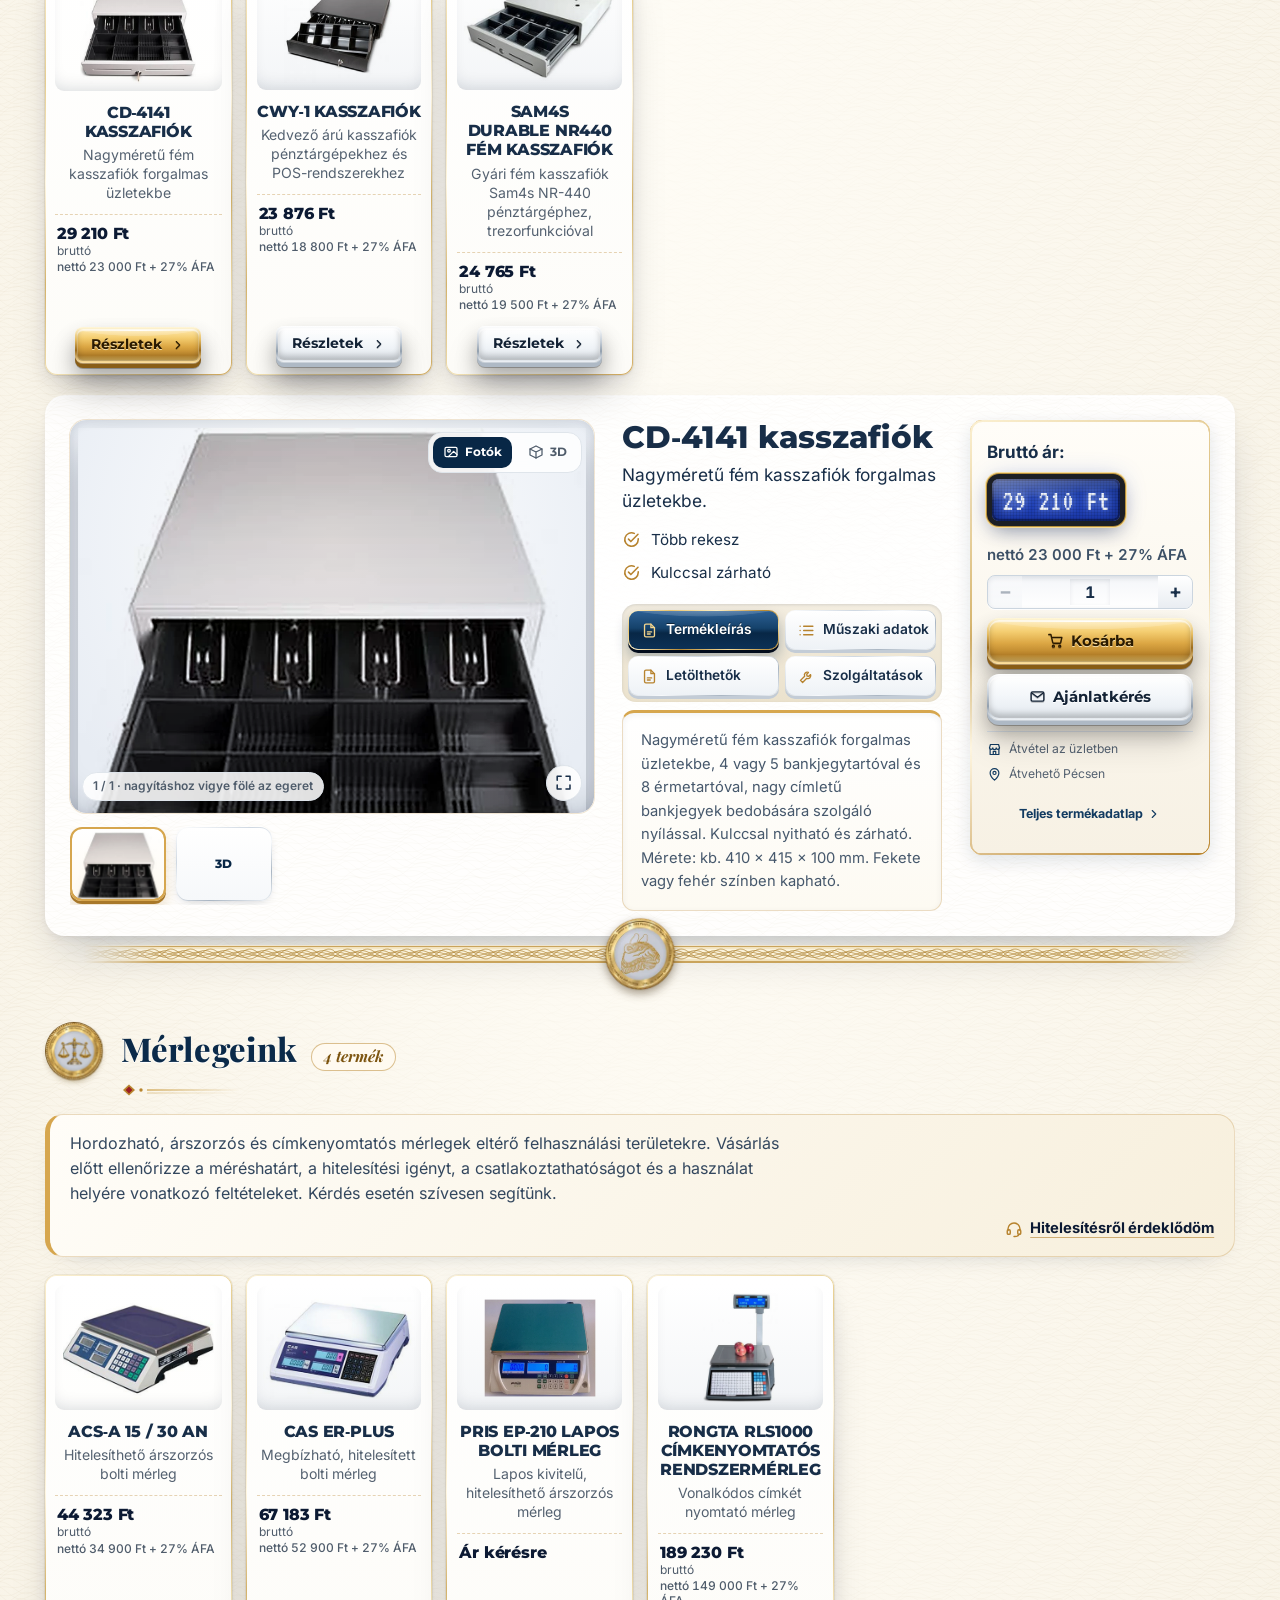
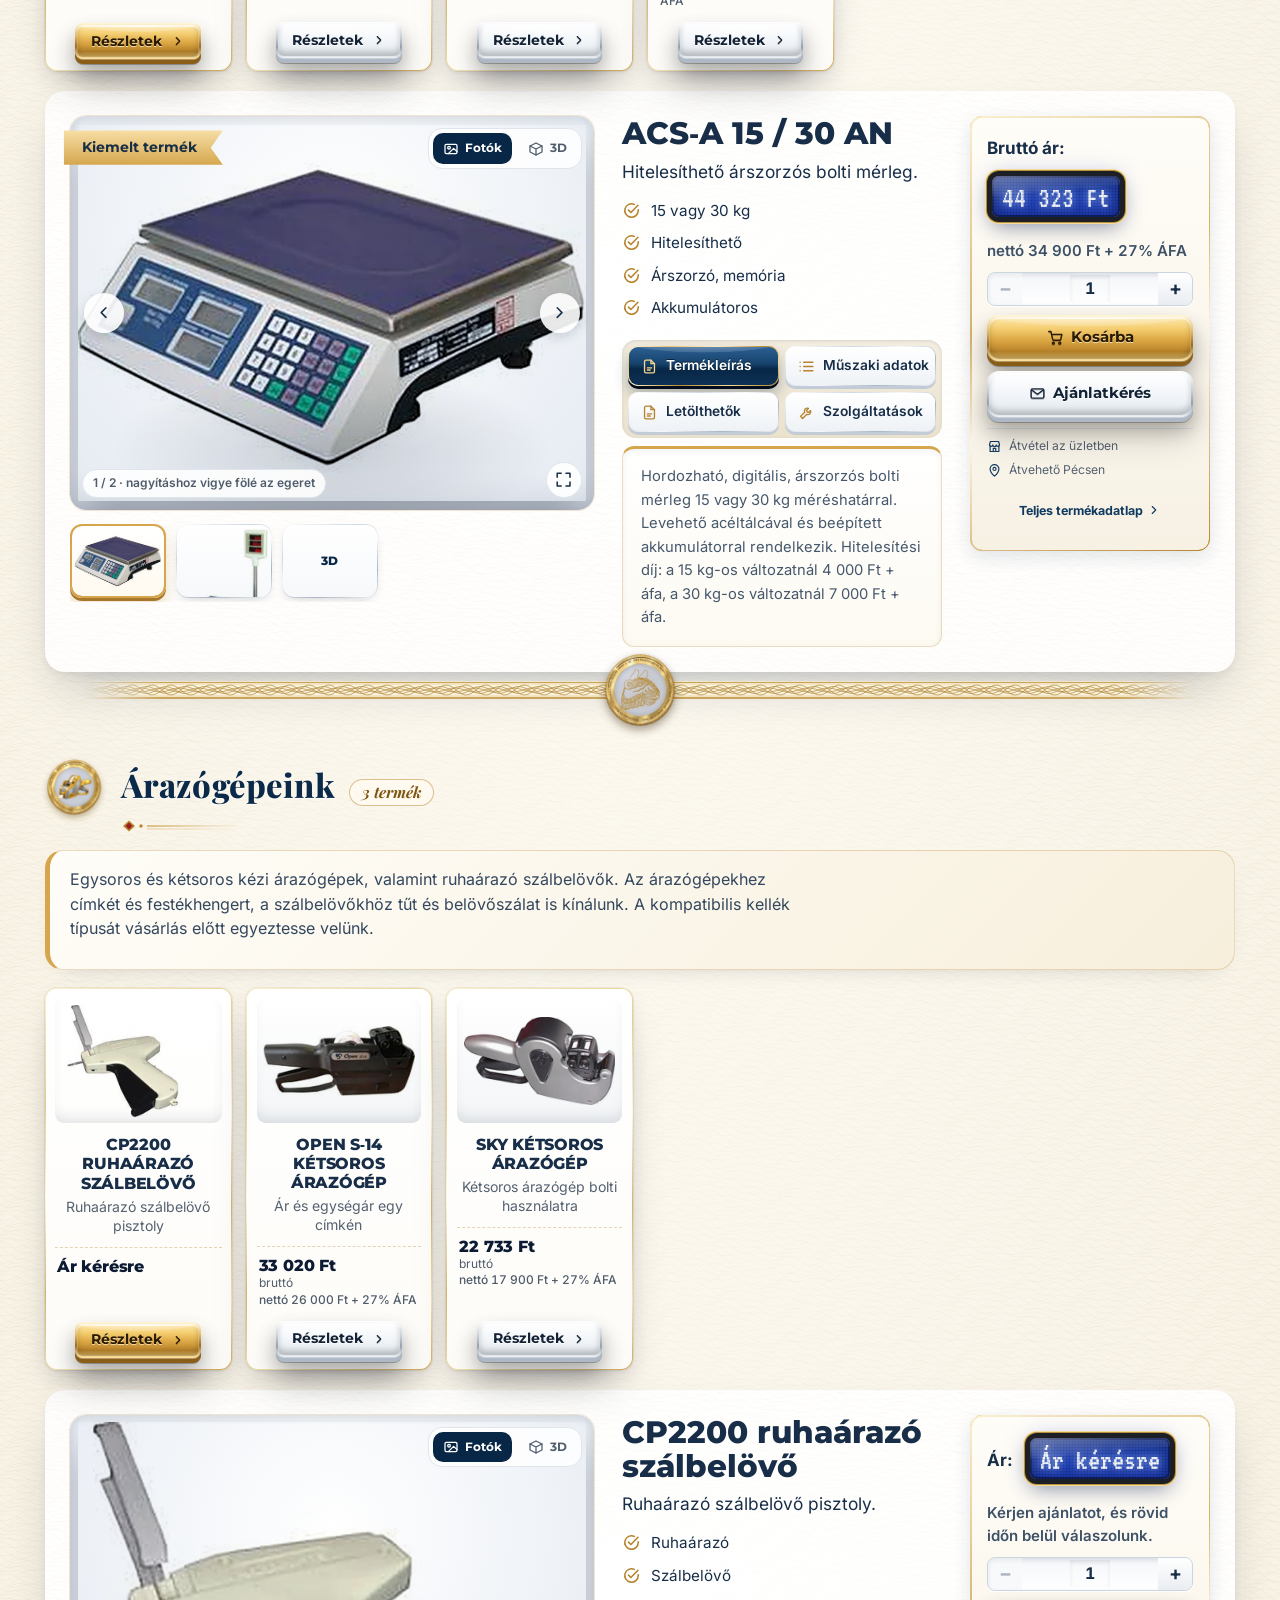
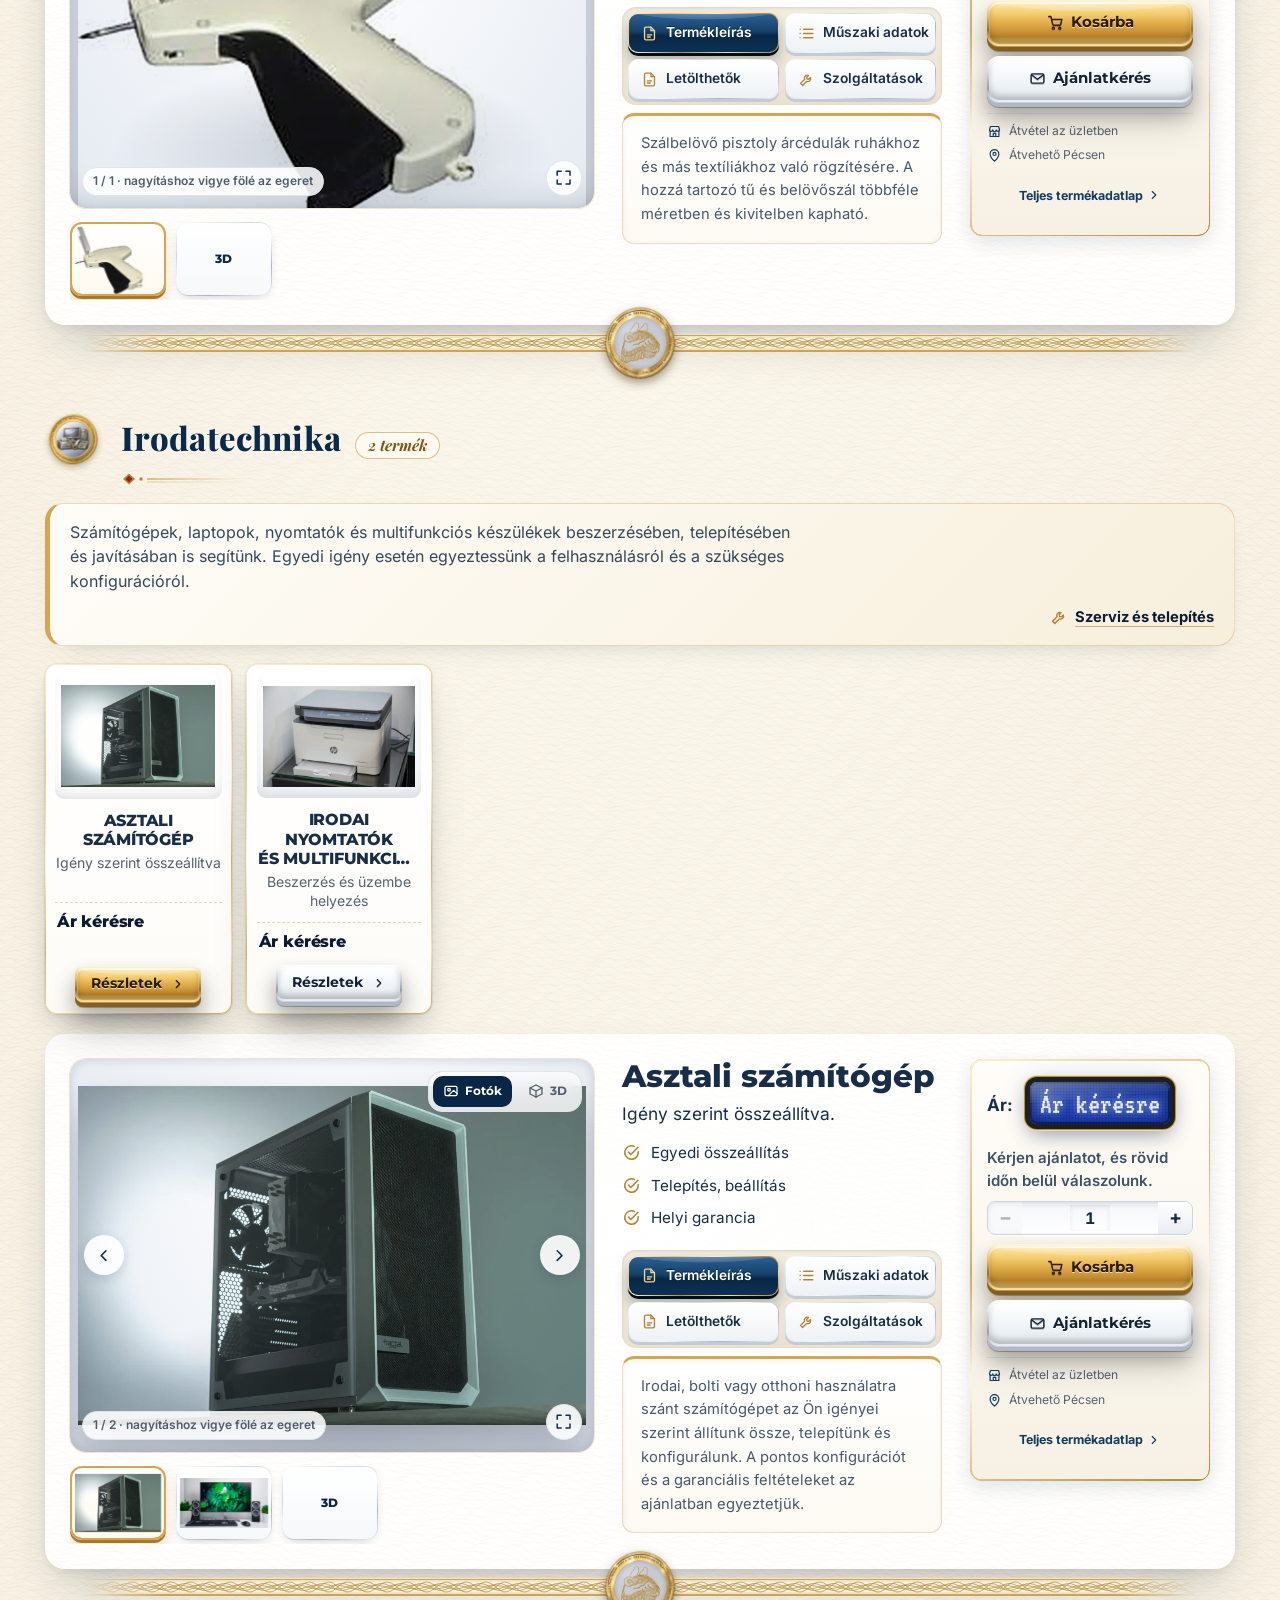
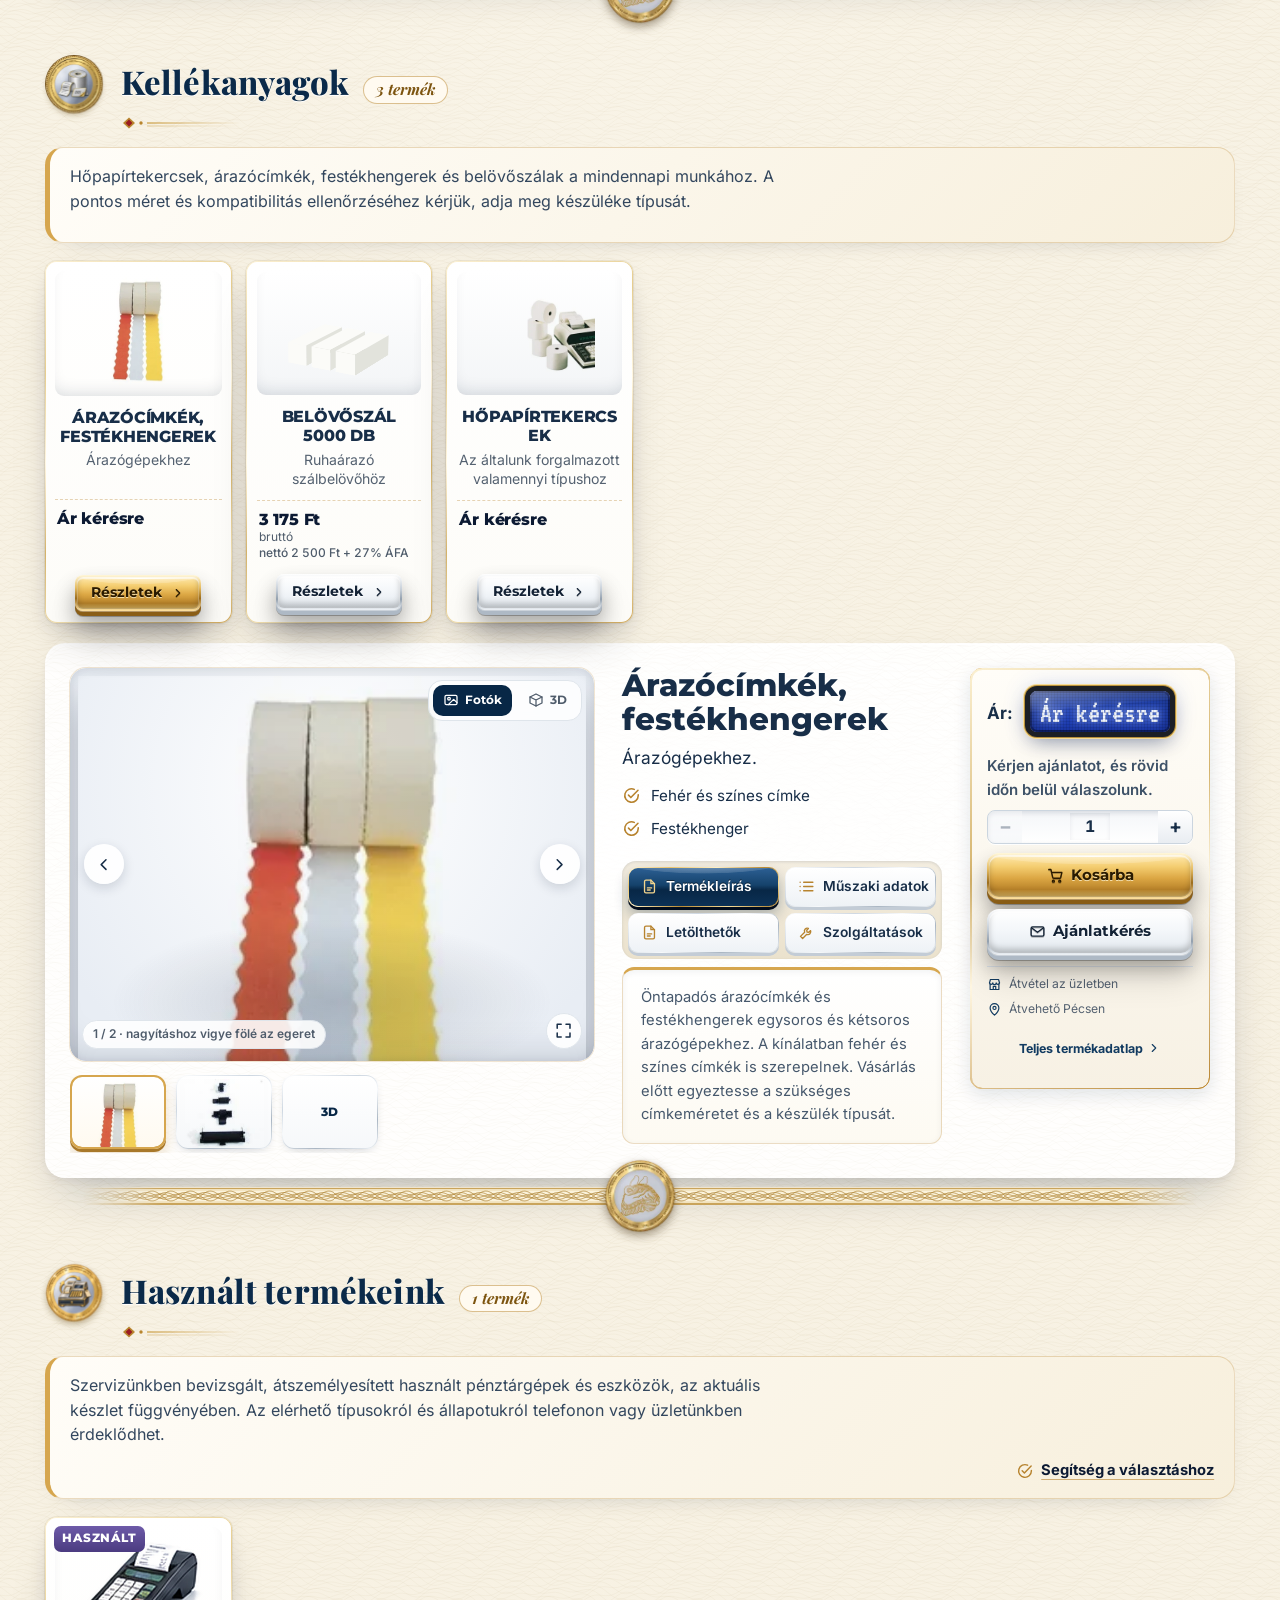
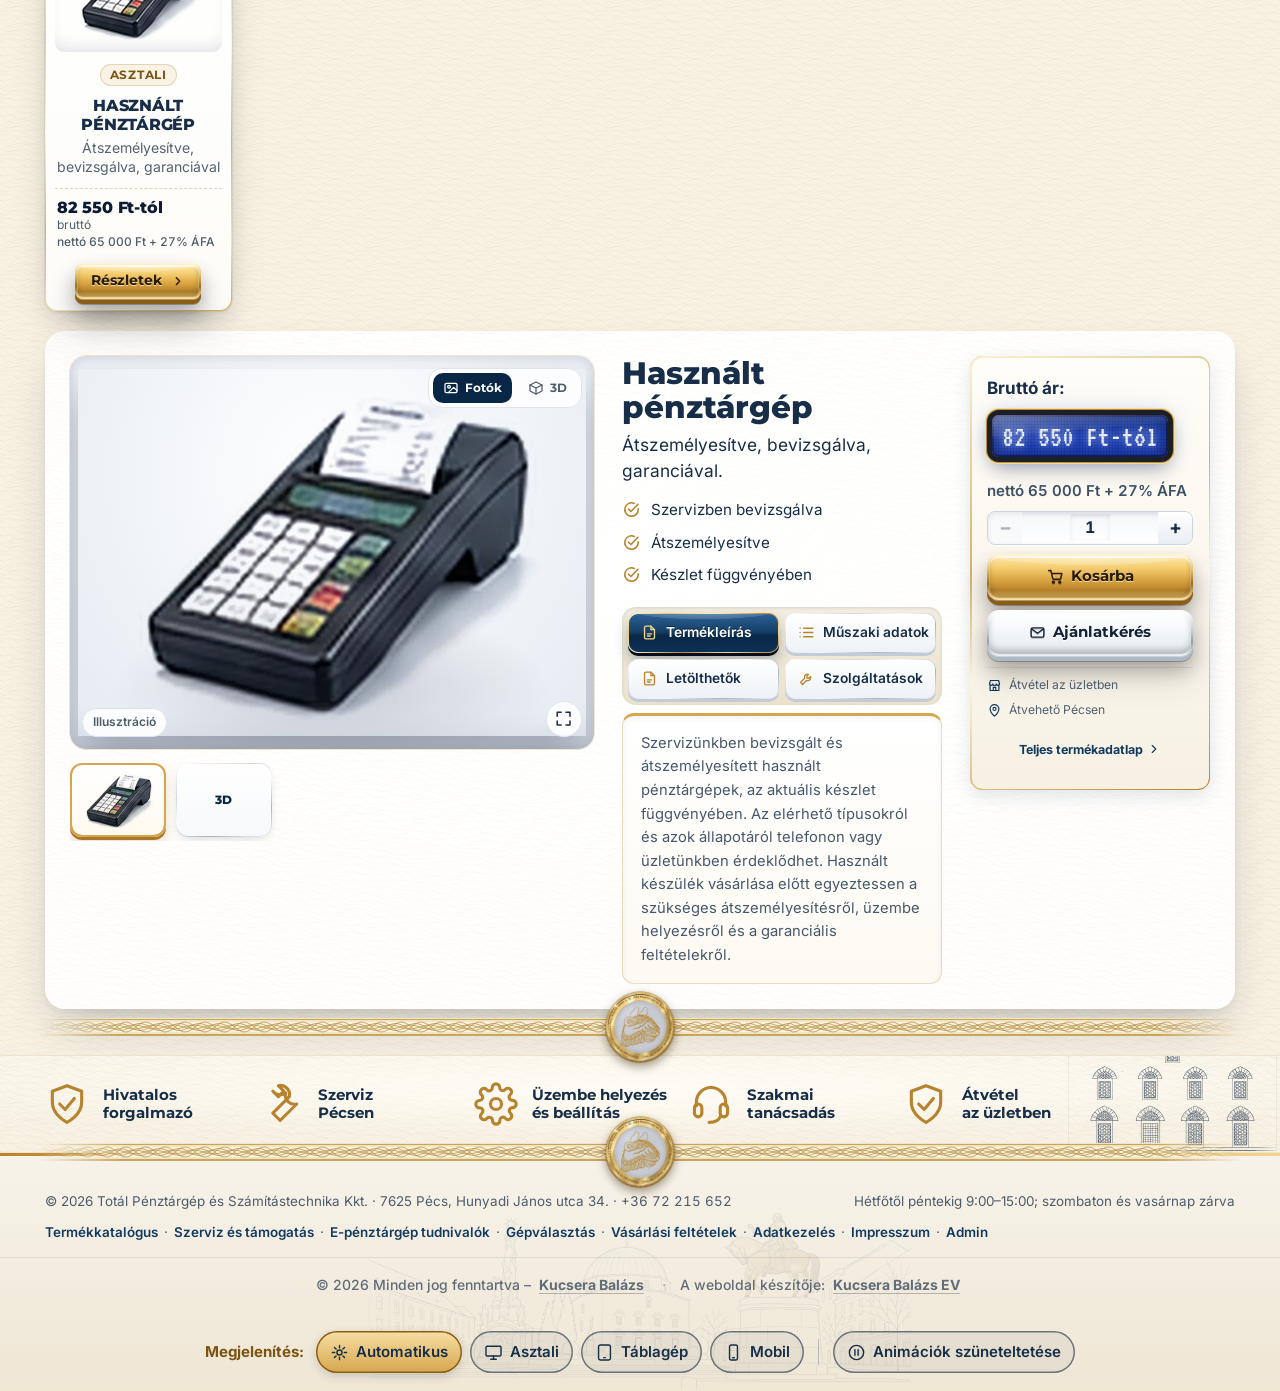
==== commit c66f0b55: "Szerviz: a pénztárgép- és számítógép-javítás óradíjas (/ óra); az admin szolgáltatásonként állíthatj" ====
--- a/webaruhaz/index.html
+++ b/webaruhaz/index.html
@@ -2394,7 +2394,11 @@
 };
 const PD_SZOLG={penztargep:['uzembe','felulvizsgalat','javitas'],hasznalt:['uzembe','felulvizsgalat','javitas'],pos:['halozat'],irodatechnika:['pc-javitas','halozat']};
 function pdTel(v){ return `<a class="num" href="tel:${esc(String(v).replace(/[^+\d]/g,''))}">${esc(v)}</a>`; }
-function pdSvcPrice(s){ return s&&s.ar?`${ft(s.ar)} + ÁFA`:'egyeztetés szerint'; }
+/* szolgáltatás díja: a javítások (pénztárgép, számítógép) óradíjasak – az admin szolgáltatásonként állíthatja („egyseg”: 'ora' | 'alkalom') */
+const SVC_ORAS=new Set(['javitas','pc-javitas']);
+const svcOras=s=>!!s&&(s.egyseg?s.egyseg==='ora':SVC_ORAS.has(s.id));
+const svcAr=(s,ker)=>s&&s.ar?`${ft(s.ar)} + ÁFA${svcOras(s)?' / óra':''}`:(svcOras(s)?'Óradíj, egyeztetés szerint':ker);
+function pdSvcPrice(s){ return svcAr(s,'egyeztetés szerint'); }
 function pdExtra(p){
   const aj=p.ajanlott||(PD_AJANL[p.kategoria]||{})[p.modell]||(PD_AJANL[p.kategoria]||{})._||'';
   const kell=PD_KELL[p.kategoria]||[];
@@ -2732,7 +2736,7 @@
 
 /* további oldalak */
 const SVC_IC={uzembe:'register',felulvizsgalat:'checkc',javitas:'wrench',aee:'file',atallas:'clock','pc-javitas':'monitor',halozat:'pos'};
-function svcRow(s){ return `<div><span class="svic">${icon(SVC_IC[s.id]||'wrench')}</span><span><b>${esc(s.nev)}</b><small>${esc(s.leiras)}</small></span><span class="p num">${s.ar?ft(s.ar)+' + ÁFA':'Ár kérésre'}</span></div>`; }
+function svcRow(s){ return `<div><span class="svic">${icon(SVC_IC[s.id]||'wrench')}</span><span><b>${esc(s.nev)}</b><small>${esc(s.leiras)}</small></span><span class="p num">${svcAr(s,'Ár kérésre')}</span></div>`; }
 function orderForm(tipus,extra=[]){
   const ex=extra.map(f=>f.sel?`<label class="l">${esc(f.l)}<select class="i" name="${f.n}" id="f-${tipus}-${f.n}">${f.sel.map(o=>`<option>${esc(o)}</option>`).join('')}</select></label>`:`<label class="l">${esc(f.l)} ${f.o?'<span class="o">(nem kötelező)</span>':''}<input class="i" name="${f.n}" id="f-${tipus}-${f.n}" type="${f.type||'text'}" placeholder="${esc(f.ph||'')}"></label>`).join('');
   return `<form class="f" data-form="${tipus}" novalidate><div class="row2"><label class="l">Név<input class="i" name="nev" id="f-${tipus}-nev" required autocomplete="name"></label><label class="l">Cég <span class="o">(nem kötelező)</span><input class="i" name="ceg" id="f-${tipus}-ceg" autocomplete="organization"></label></div>
@@ -2742,7 +2746,7 @@
 }
 function pageService(){
   return pageHead('Szerviz és karbantartás','Pénztárgépek javítását, éves felülvizsgálatát és adómemória-kiolvasását vállaljuk, továbbá segítséget nyújtunk a kapcsolódó NAV-ügyintézésben. Számítógépek és hálózatok javításával is foglalkozunk.','<a href="../">Kezdőlap</a>›<span>Szerviz</span>', phChips()+`<a class="phlink" href="../szerviz/">${icon('wrench')}A javítás és az üzembe helyezés menete lépésről lépésre ${icon('chev','ic','width:14px;height:14px')}</a>`) +
-  `<div class="wrap split" style="padding-block:24px 60px"><div class="panel"><h3>Szolgáltatások és díjak</h3><div class="svc">${DB.services.map(svcRow).join('')}</div><p class="muted" style="font-size:.86rem">A feltüntetett árak nettó árak. Az alkatrészek díját külön számítjuk fel.</p></div>
+  `<div class="wrap split" style="padding-block:24px 60px"><div class="panel"><h3>Szolgáltatások és díjak</h3><div class="svc">${DB.services.map(svcRow).join('')}</div><p class="muted" style="font-size:.86rem">A feltüntetett árak nettó árak. A pénztárgépek és a számítógépek javítását óradíjjal, a ráfordított munkaidő alapján számoljuk el. Az alkatrészek díját külön számítjuk fel.</p></div>
   <div class="panel"><h3>Szervizbejelentés</h3><p class="muted">Kérjük, röviden írja le, milyen segítségre van szüksége. Pénztárgép esetén adja meg a készülék típusát és – ha rendelkezésére áll – az AP-számot is.</p>${orderForm('szerviz',[{n:'szolg',l:'Mire van szükség?',sel:['Pénztárgép javítása','Éves felülvizsgálat','Adómemória- vagy AEE-kiolvasás','Átállás e-pénztárgépre','Számítógép- vagy laptopjavítás','Egyéb']},{n:'geptipus',l:'Gép típusa',o:true,ph:'pl. Sam4s NR-300'},{n:'ap',l:'AP-szám',o:true,ph:'A pénztárgép azonosítója'},{n:'idopont',l:'Mikor hozná be a készüléket?',type:'date',o:true}])}</div></div>`;
 }
 function pageEpenztar(){
@@ -3024,7 +3028,7 @@
 addEventListener('ptg-lang',()=>setTimeout(()=>setTitle(TITLE_HU),0));
 /* a kezelő (admin) telepíthető webalkalmazás-leírója csak az admin oldalon kerül be */
 /* az admin modul külön fájlban (admin.js + admin.css, a build.py készíti) – a látogatók nem töltik le */
-const ADMIN_VER='992f2bbff6';
+const ADMIN_VER='3ff0cabd0b';
 let adminIgeret=null;
 function adminBetolt(){ if(typeof pageAdmin==='function') return Promise.resolve(); if(adminIgeret) return adminIgeret;
   adminIgeret=new Promise((ok,no)=>{ const l=document.createElement('link'); l.rel='stylesheet'; l.href='admin.css?v='+ADMIN_VER; document.head.appendChild(l);
